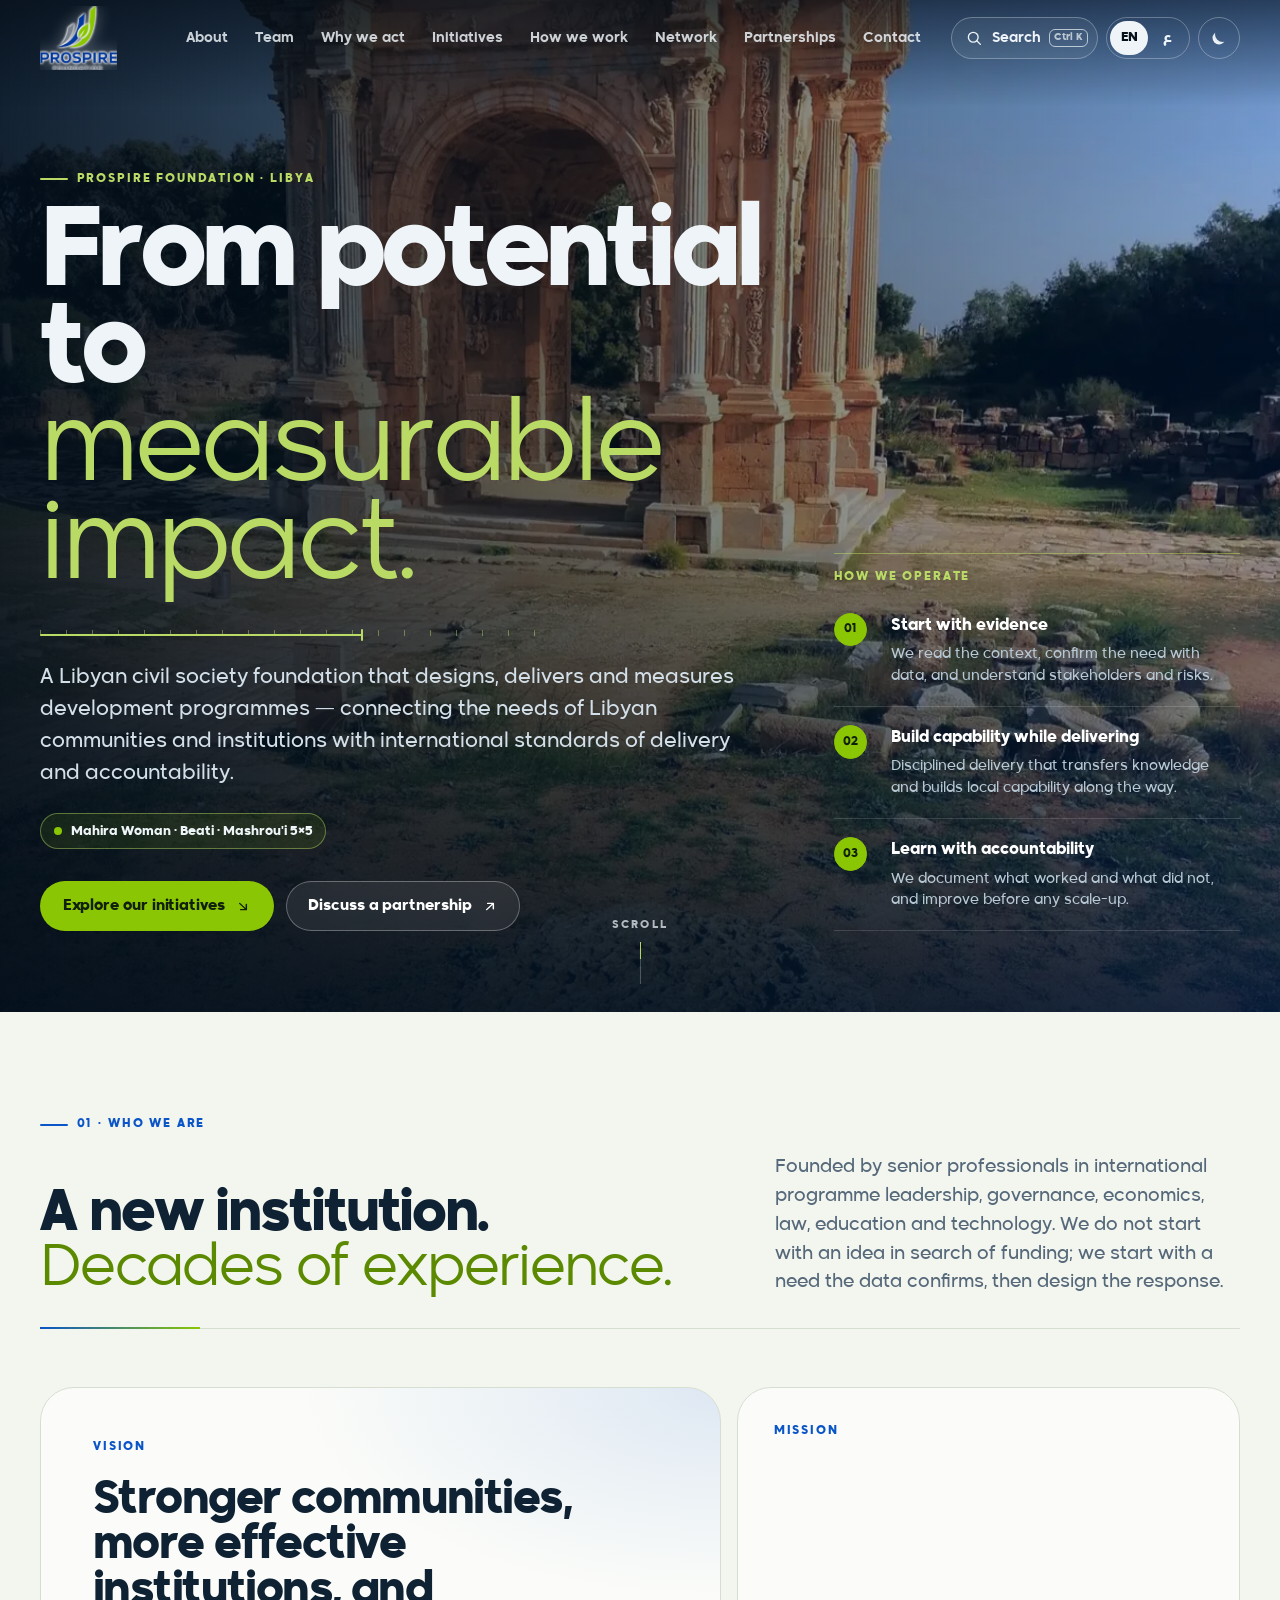
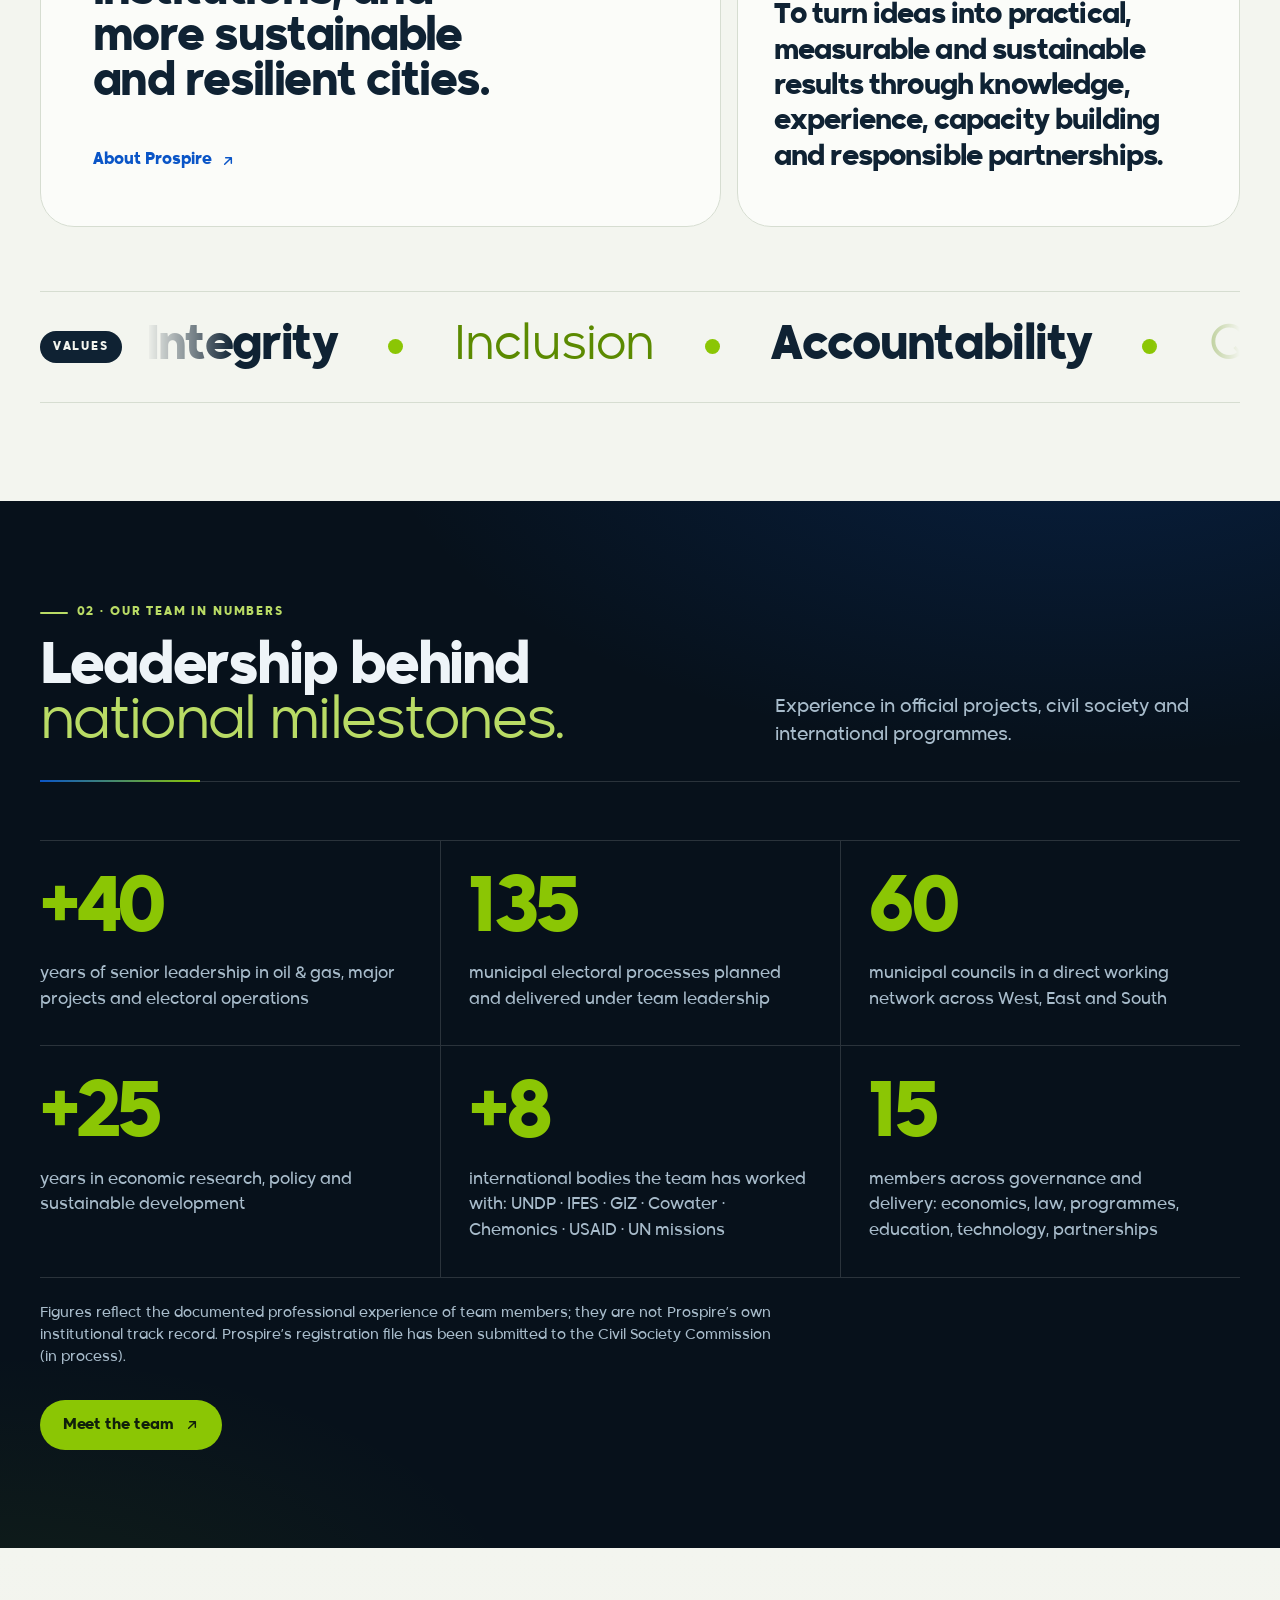
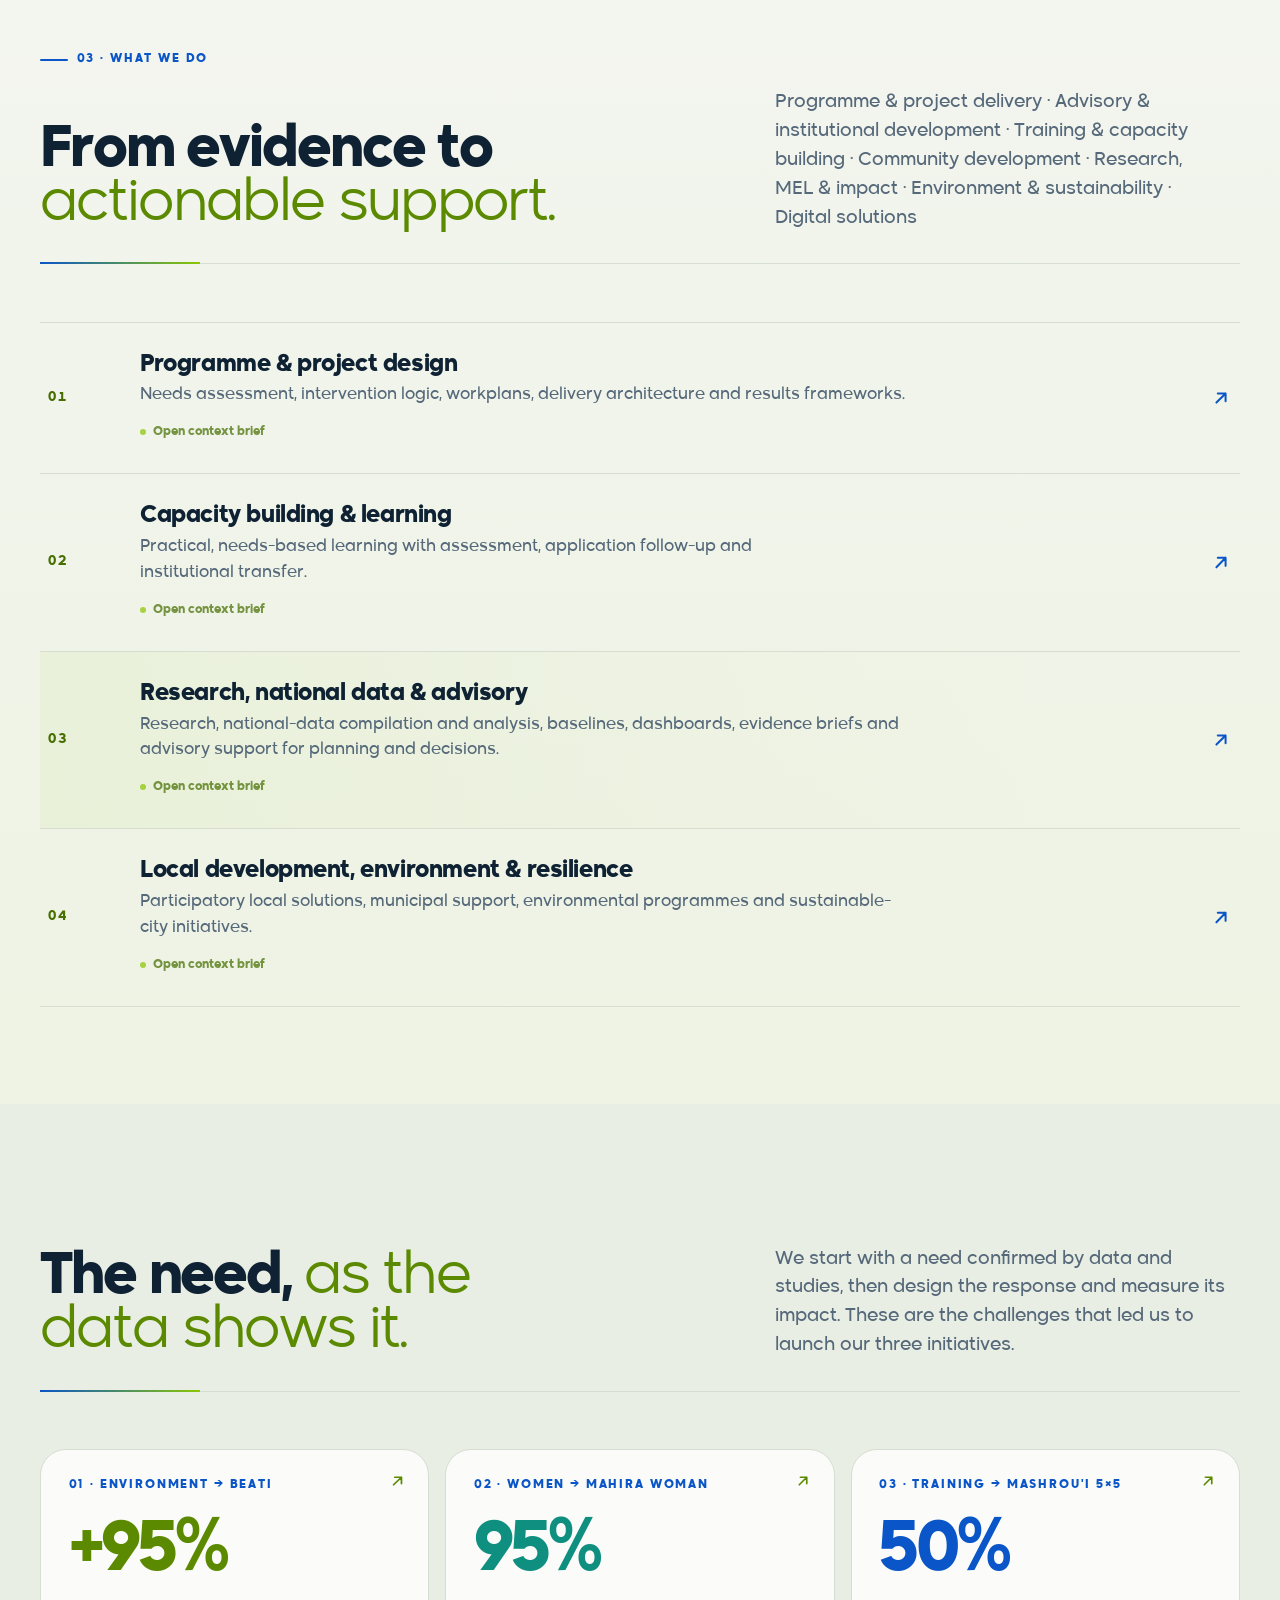
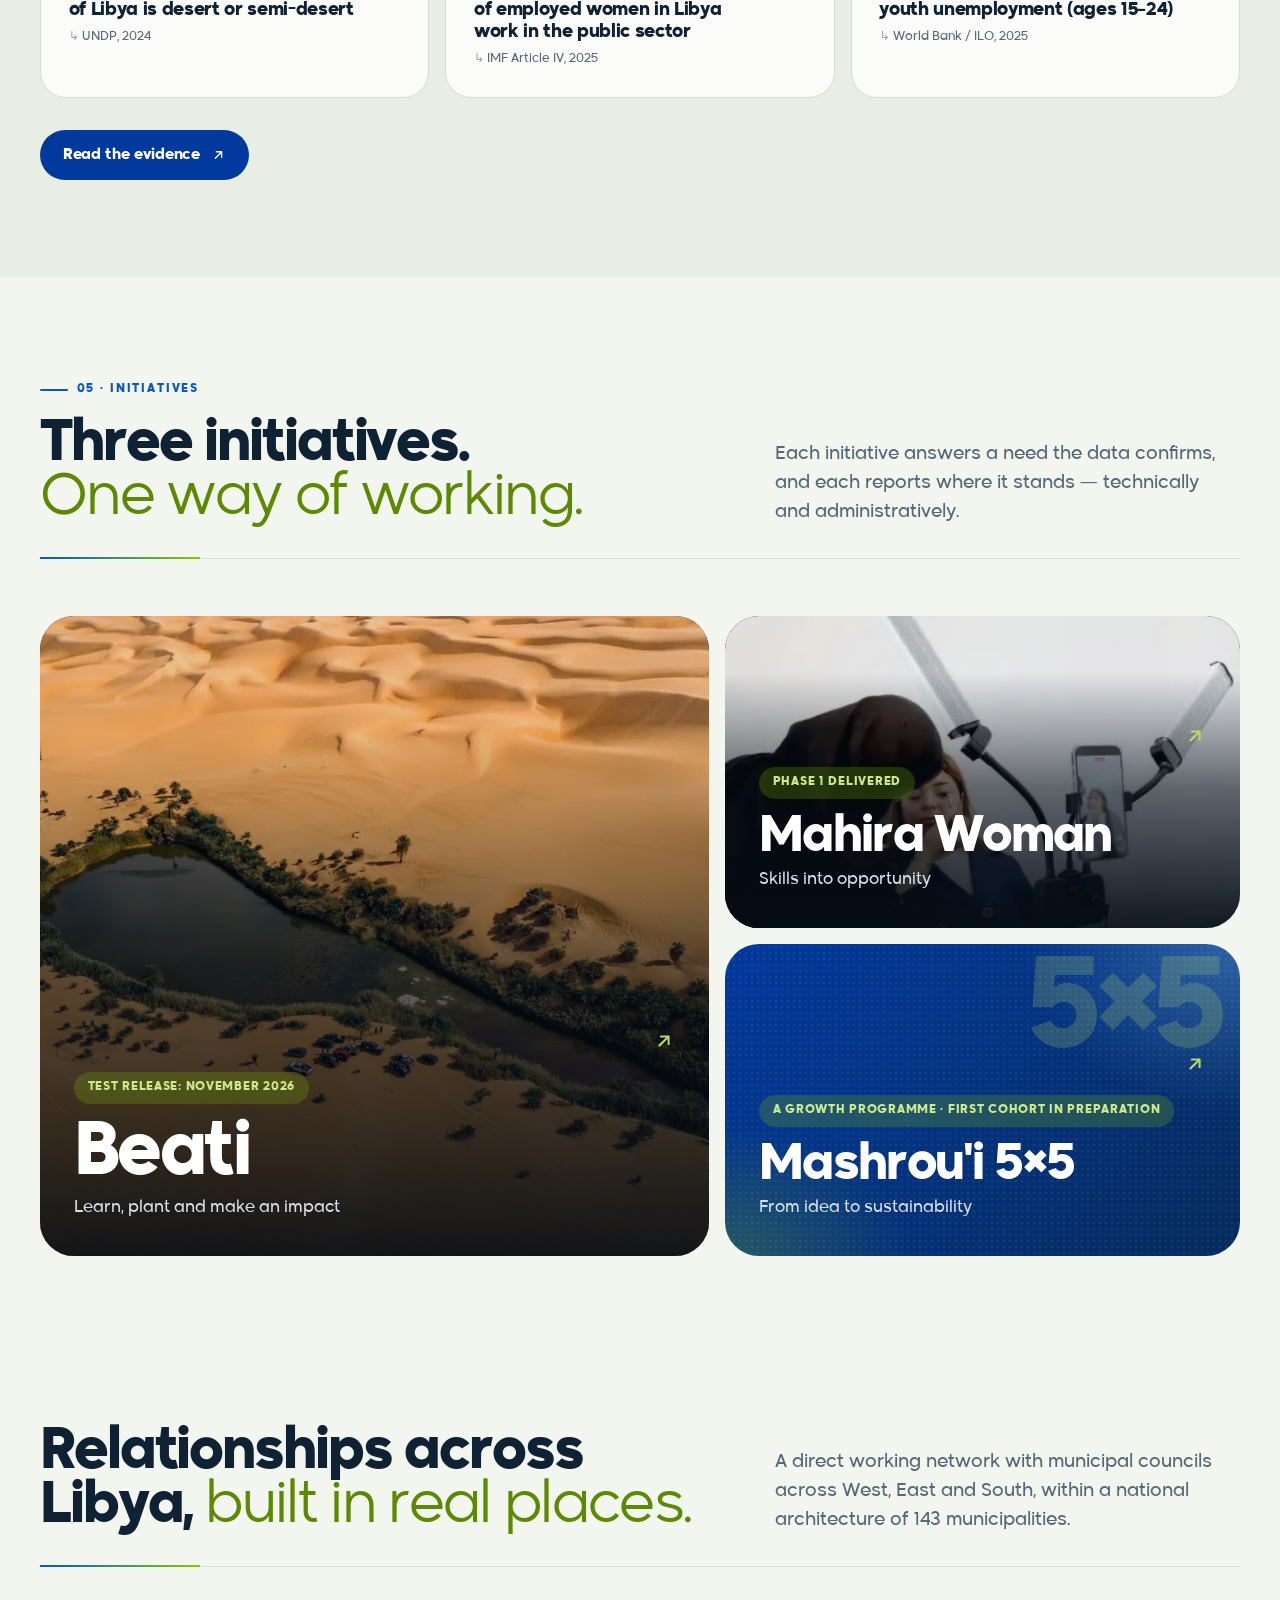
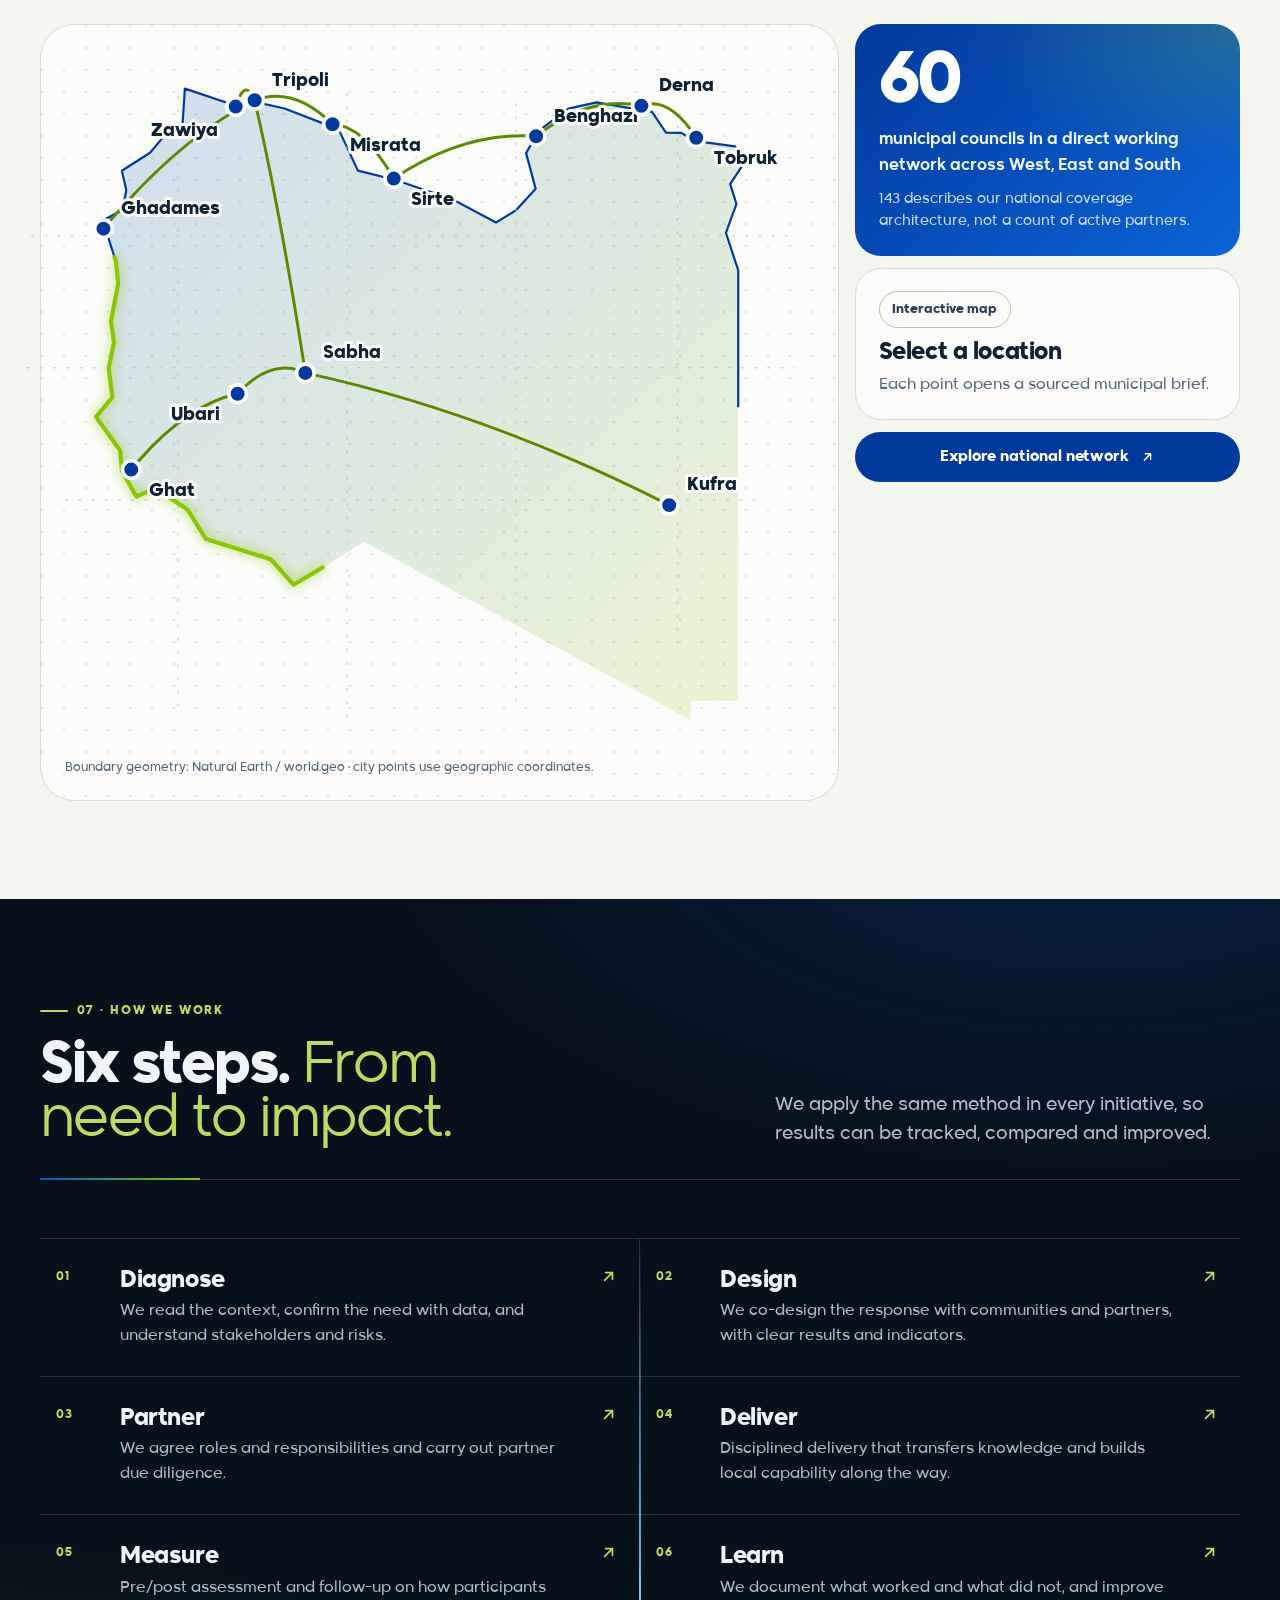
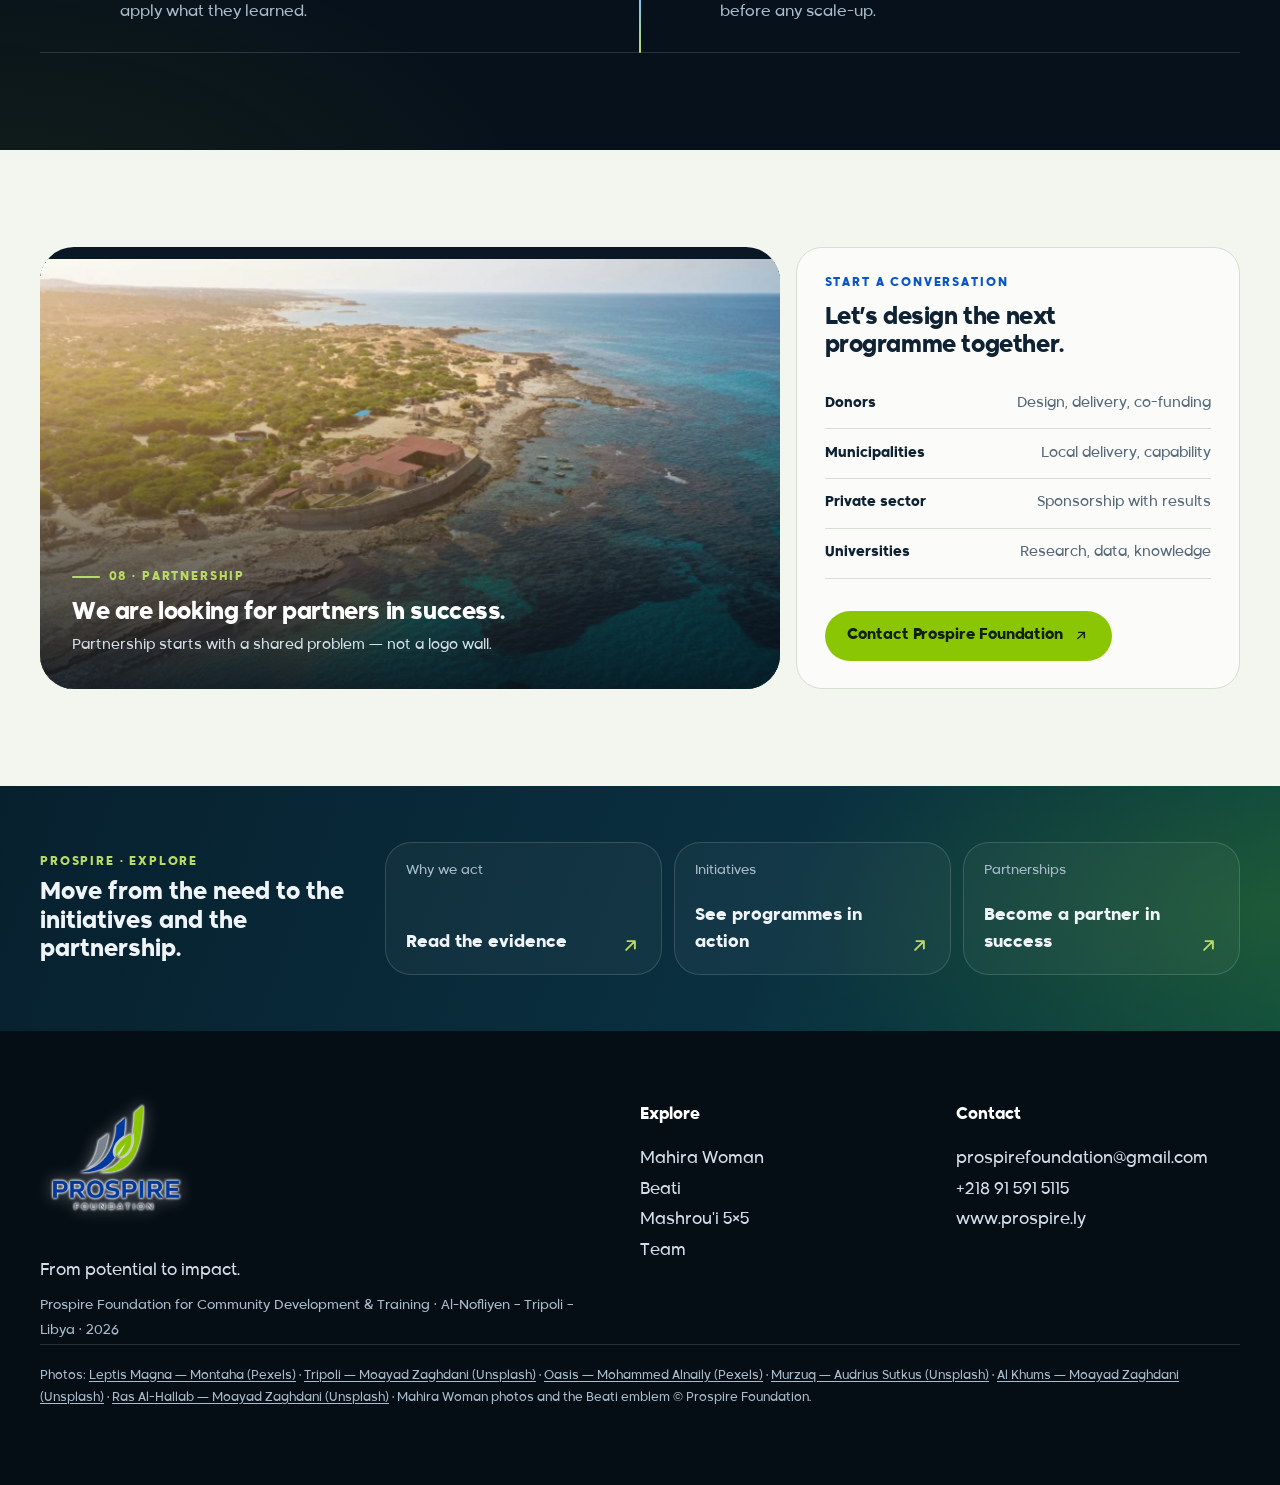
==== index.html @ 417e6392 "Publish build 2026-10-28 Co-Authored-By: Claude Opus 5.5 <noreply@anthropic.com>" ====
<!doctype html> <html lang="en" dir="ltr" data-theme="light"> <head> <meta name="robots" content="noindex, nofollow"> <meta charset="utf-8"> <meta name="viewport" content="width=device-width,initial-scale=1,viewport-fit=cover"> <meta name="theme-color" content="#f3f5ef"> <meta name="color-scheme" content="light dark"> <title>Prospire Foundation</title> <meta name="description" content="Prospire Foundation for Community Development & Training — a Libyan civil society foundation that designs, delivers and measures development programmes."> <link rel="icon" href="favicon.ico"> <link rel="apple-touch-icon" href="assets/img/apple-touch-icon.png"> <link rel="preload" href="assets/fonts/madani-bold.woff2" as="font" type="font/woff2" crossorigin> <link rel="preload" href="assets/fonts/madani-regular.woff2" as="font" type="font/woff2" crossorigin> <script>!function(){var e=document.documentElement,t="en",a=null;try{var r=new URLSearchParams(location.search);r.get("lang")&&localStorage.setItem("prospire-lang",r.get("lang")),r.get("theme")&&localStorage.setItem("prospire-theme",r.get("theme")),t=localStorage.getItem("prospire-lang")||"en",a=localStorage.getItem("prospire-theme")}catch(e){}a||(a=window.matchMedia&&matchMedia("(prefers-color-scheme: dark)").matches?"dark":"light"),e.lang="ar"===t?"ar":"en",e.dir="ar"===t?"rtl":"ltr",e.setAttribute("data-theme","dark"===a?"dark":"light"),e.className+=" js"+(location.hash&&"#/home"!==location.hash?"":" is-intro")}()</script> <link rel="stylesheet" href="assets/css/styles.css"> </head> <body data-build="V5-SIGNATURE-MOTION"> <a class="skip-link" href="#main"><span data-en>Skip to content</span><span data-ar>تخطَّ إلى المحتوى</span></a> <header class="site-header" id="siteHeader"> <div class="shell header-row"> <a class="brand" href="#/home" data-label-en="Prospire Foundation — home" data-label-ar="مؤسسة بروسباير — الرئيسية"><img src="assets/img/prospire-logo.png" alt="Prospire Foundation" width="500" height="500" decoding="async"></a> <nav class="desktop-nav" data-label-en="Primary" data-label-ar="التنقل الرئيسي"> <span class="nav-indicator" aria-hidden="true"></span><a data-nav="about" href="#/about"><span data-en>About</span><span data-ar>عن المؤسسة</span></a><a data-nav="team" href="#/team"><span data-en>Team</span><span data-ar>الفريق</span></a><a data-nav="why" href="#/why"><span data-en>Why we act</span><span data-ar>لماذا أطلقنا مبادراتنا</span></a><a data-nav="initiatives" href="#/initiatives"><span data-en>Initiatives</span><span data-ar>المبادرات</span></a><a data-nav="method" href="#/method"><span data-en>How we work</span><span data-ar>كيف نعمل</span></a><a data-nav="network" href="#/network"><span data-en>Network</span><span data-ar>الامتداد الوطني</span></a><a data-nav="partnerships" href="#/partnerships"><span data-en>Partnerships</span><span data-ar>الشراكات</span></a><a data-nav="contact" href="#/contact"><span data-en>Contact</span><span data-ar>التواصل</span></a> </nav> <div class="actions"> <button class="cmdk-trigger" type="button" data-cmdk-open aria-haspopup="dialog" aria-keyshortcuts="Control+K Meta+K" data-label-en="Search pages" data-label-ar="البحث في الصفحات"> <svg viewBox="0 0 24 24" aria-hidden="true"><circle cx="11" cy="11" r="6.5"></circle><path d="m16 16 4.5 4.5"></path></svg><span class="cmdk-trigger-label"><span data-en>Search</span><span data-ar>بحث</span></span><kbd>⌘K</kbd> </button> <div class="lang-switch" role="group" data-label-en="Language" data-label-ar="اللغة"> <span class="lang-thumb" aria-hidden="true"></span> <button class="lang-btn" type="button" data-lang="en" lang="en" aria-label="English">EN</button> <button class="lang-btn" type="button" data-lang="ar" lang="ar" aria-label="العربية">ع</button> </div> <button class="icon-btn theme-toggle" id="themeToggle" type="button" data-label-en="Switch to dark theme" data-label-ar="التبديل إلى الوضع الداكن"> <svg class="theme-icon" viewBox="0 0 24 24" aria-hidden="true"> <mask id="themeMask"><rect width="24" height="24" fill="#fff"></rect><circle class="theme-bite" cx="24" cy="4" r="7" fill="#000"></circle></mask> <circle class="theme-core" cx="12" cy="12" r="5" mask="url(#themeMask)"></circle> <g class="theme-rays"><path d="M12 1.5v2.2M12 20.3v2.2M1.5 12h2.2M20.3 12h2.2M4.6 4.6l1.5 1.5M17.9 17.9l1.5 1.5M4.6 19.4l1.5-1.5M17.9 6.1l1.5-1.5"></path></g> </svg> </button> <button class="icon-btn menu-btn" id="menuToggle" type="button" aria-expanded="false" aria-controls="mobileMenu" data-label-en="Menu" data-label-ar="القائمة"> <span class="menu-lines" aria-hidden="true"><i></i><i></i></span> </button> </div> </div> <div class="scroll-progress" aria-hidden="true"><i></i></div> </header> <nav class="mobile-menu" id="mobileMenu" data-label-en="Menu" data-label-ar="القائمة" inert> <div class="shell mobile-menu-inner"> <a data-nav="about" href="#/about"><small>01</small><span data-en>About</span><span data-ar>عن المؤسسة</span><span class="arr" data-arr="e" aria-hidden="true"></span></a><a data-nav="team" href="#/team"><small>02</small><span data-en>Team</span><span data-ar>الفريق</span><span class="arr" data-arr="e" aria-hidden="true"></span></a><a data-nav="why" href="#/why"><small>03</small><span data-en>Why we act</span><span data-ar>لماذا أطلقنا مبادراتنا</span><span class="arr" data-arr="e" aria-hidden="true"></span></a><a data-nav="initiatives" href="#/initiatives"><small>04</small><span data-en>Initiatives</span><span data-ar>المبادرات</span><span class="arr" data-arr="e" aria-hidden="true"></span></a><a data-nav="method" href="#/method"><small>05</small><span data-en>How we work</span><span data-ar>كيف نعمل</span><span class="arr" data-arr="e" aria-hidden="true"></span></a><a data-nav="network" href="#/network"><small>06</small><span data-en>National network</span><span data-ar>الامتداد الوطني</span><span class="arr" data-arr="e" aria-hidden="true"></span></a><a data-nav="partnerships" href="#/partnerships"><small>07</small><span data-en>Partnerships</span><span data-ar>الشراكات</span><span class="arr" data-arr="e" aria-hidden="true"></span></a><a data-nav="contact" href="#/contact"><small>08</small><span data-en>Contact</span><span data-ar>التواصل</span><span class="arr" data-arr="e" aria-hidden="true"></span></a> </div> </nav> <button class="global-back" id="globalBack" type="button" hidden> <span class="arr" data-arr="w" aria-hidden="true"></span><span data-en>Back</span><span data-ar>رجوع</span> </button> <main id="main"> <section class="view active" data-view="home"> <section class="hero"> <div class="hero-bg"></div> <div class="shell hero-grid"> <div> <div class="kicker"><span data-en>PROSPIRE FOUNDATION · LIBYA</span><span data-ar>مؤسسة بروسباير · ليبيا</span></div> <h1> <span data-en>From potential<br>to <em>measurable impact.</em></span><span data-ar>من الإمكانات<br>إلى <em>أثر قابل للقياس.</em></span> </h1> <div class="measure-rule" aria-hidden="true"><i></i></div> <p class="hero-lead"> <span data-en>A Libyan civil society foundation that designs, delivers and measures development programmes — connecting the needs of Libyan communities and institutions with international standards of delivery and accountability.</span><span data-ar>مؤسسة مجتمع مدني ليبية تصمم البرامج التنموية وتنفذها وتقيس أثرها، وتربط احتياجات المجتمعات والمؤسسات الليبية بمعايير الجهات الدولية في التنفيذ والمساءلة.</span> </p> <div class="hero-pill-row"> <span class="sustain-pill"><span data-en>Mahira Woman · Beati · Mashrou'i 5×5</span><span data-ar>امرأة ماهرة · بيئتي · مشروعي 5×5</span></span> </div> <div class="hero-actions"> <a class="button primary" href="#/initiatives"><span data-en>Explore our initiatives</span><span data-ar>استكشف مبادراتنا</span><span class="arr" data-arr="se" aria-hidden="true"></span></a><a class="button ghost" href="#/contact?topic=partnership"><span data-en>Discuss a partnership</span><span data-ar>ناقش فرصة شراكة</span><span class="arr" data-arr="ne" aria-hidden="true"></span></a> </div> </div> <div data-label-en="Prospire operating principles" data-label-ar="مبادئ عمل بروسباير" class="hero-index principles-panel"> <div class="principles-label"><span data-en>HOW WE OPERATE</span><span data-ar>كيف نعمل</span></div> <article class="principle-row"> <span class="principle-no">01</span> <div class="principle-copy"> <b><span data-en>Start with evidence</span><span data-ar>نبدأ بالدليل</span></b><small><span data-en>We read the context, confirm the need with data, and understand stakeholders and risks.</span><span data-ar>نقرأ السياق، ونتحقق من الحاجة بالبيانات، ونفهم أصحاب المصلحة والمخاطر.</span></small> </div> </article> <article class="principle-row"> <span class="principle-no">02</span> <div class="principle-copy"> <b><span data-en>Build capability while delivering</span><span data-ar>نبني القدرة أثناء التنفيذ</span></b><small><span data-en>Disciplined delivery that transfers knowledge and builds local capability along the way.</span><span data-ar>تنفيذ منضبط ينقل المعرفة ويبني القدرات المحلية أثناء العمل.</span></small> </div> </article> <article class="principle-row"> <span class="principle-no">03</span> <div class="principle-copy"> <b><span data-en>Learn with accountability</span><span data-ar>نتعلم بمساءلة</span></b><small><span data-en>We document what worked and what did not, and improve before any scale-up.</span><span data-ar>نوثق ما نجح وما لم ينجح، ونحسّن قبل أي توسع.</span></small> </div> </article> </div> </div> <button class="scroll-cue" type="button" data-scroll-next><span data-en>Scroll</span><span data-ar>مرّر للأسفل</span><i aria-hidden="true"></i></button> </section> <section class="section"> <div class="shell"> <div class="section-head reveal"> <div><span class="section-no"><span data-en>01 · WHO WE ARE</span><span data-ar>01 · من نحن</span></span></div> <div> <h2><span data-en>A new institution. <em>Decades of experience.</em></span><span data-ar>مؤسسة جديدة… <em>وخبرة تمتد عقودًا.</em></span></h2> <p class="lede"> <span data-en>Founded by senior professionals in international programme leadership, governance, economics, law, education and technology. We do not start with an idea in search of funding; we start with a need the data confirms, then design the response.</span><span data-ar>أسستها نخبة من المتخصصين في قيادة البرامج الدولية والحوكمة والاقتصاد والقانون والتعليم والتقنية. لا نبدأ بفكرة نبحث لها عن تمويل؛ نبدأ بحاجة تثبتها البيانات، ثم نصمم الاستجابة.</span> </p> </div> </div> <div class="identity-editorial reveal"> <article class="identity-feature"> <span class="num"><span data-en>VISION</span><span data-ar>الرؤية</span></span> <h3><span data-en>Stronger communities, more effective institutions, and more sustainable and resilient cities.</span><span data-ar>مجتمعات أكثر قدرة، ومؤسسات أكثر فاعلية، ومدن أكثر استدامة ومرونة.</span></h3> <a class="text-link" href="#/about"><span data-en>About Prospire</span><span data-ar>عن بروسباير</span><span class="arr" data-arr="ne" aria-hidden="true"></span></a> </article> <div class="identity-stack"> <article class="identity-panel"> <span class="num"><span data-en>MISSION</span><span data-ar>الرسالة</span></span> <h3><span data-en>To turn ideas into practical, measurable and sustainable results through knowledge, experience, capacity building and responsible partnerships.</span><span data-ar>تحويل الأفكار إلى نتائج عملية قابلة للقياس ومستدامة، عبر المعرفة والخبرة وبناء القدرات والشراكات المسؤولة.</span></h3> </article> </div> </div> <div class="values-band reveal" role="group" data-label-en="Values" data-label-ar="القيم"> <span class="values-label"><span data-en>VALUES</span><span data-ar>القيم</span></span> <div class="marquee" data-marquee> <ul class="marquee-list"> <li><span data-en>Integrity</span><span data-ar>النزاهة</span></li> <li><span data-en>Inclusion</span><span data-ar>الشمول</span></li> <li><span data-en>Accountability</span><span data-ar>المساءلة</span></li> <li><span data-en>Quality &amp; learning</span><span data-ar>الجودة والتعلم</span></li> <li><span data-en>Sustainability</span><span data-ar>الاستدامة</span></li> </ul> </div> </div> </div> </section> <section class="section dark"> <div class="shell"> <div class="section-head reveal"> <div><span class="section-no"><span data-en>02 · OUR TEAM IN NUMBERS</span><span data-ar>02 · الفريق بالأرقام</span></span></div> <div> <h2><span data-en>Leadership behind <em>national milestones.</em></span><span data-ar>قيادة صنعت <em>محطات وطنية.</em></span></h2> <p class="lede"><span data-en>Experience in official projects, civil society and international programmes.</span><span data-ar>خبرات في المشاريع الرسمية والعمل المدني والبرامج الدولية.</span></p> </div> </div> <div class="team-numbers"> <div class="tn"><strong>+40</strong><p><span data-en>years of senior leadership in oil &amp; gas, major projects and electoral operations</span><span data-ar>عامًا من القيادة العليا في النفط والغاز والمشروعات الكبرى والعمليات الانتخابية</span></p></div> <div class="tn"><strong>135</strong><p><span data-en>municipal electoral processes planned and delivered under team leadership</span><span data-ar>عملية انتخابية بلدية خُطط لها ونُفذت تحت قيادة أعضاء من الفريق</span></p></div> <div class="tn"><strong>60</strong><p><span data-en>municipal councils in a direct working network across West, East and South</span><span data-ar>مجلسًا بلديًا في شبكة عمل مباشرة تغطي الغرب والشرق والجنوب</span></p></div> <div class="tn"><strong>+25</strong><p><span data-en>years in economic research, policy and sustainable development</span><span data-ar>عامًا في البحث الاقتصادي والسياسات والتنمية المستدامة</span></p></div> <div class="tn"><strong>+8</strong><p><span data-en>international bodies the team has worked with: UNDP · IFES · GIZ · Cowater · Chemonics · USAID · UN missions</span><span data-ar>جهات دولية عمل معها الفريق: UNDP · IFES · GIZ · Cowater · Chemonics · USAID · بعثات الأمم المتحدة</span></p></div> <div class="tn"><strong>15</strong><p><span data-en>members across governance and delivery: economics, law, programmes, education, technology, partnerships</span><span data-ar>عضوًا في الحوكمة والتنفيذ: اقتصاد، قانون، برامج، تعليم، تقنية، شراكات</span></p></div> </div> <p class="fine-note"><span data-en>Figures reflect the documented professional experience of team members; they are not Prospire’s own institutional track record. Prospire’s registration file has been submitted to the Civil Society Commission (in process).</span><span data-ar>الأرقام تعكس الخبرات المهنية الموثقة لأعضاء الفريق، ولا تمثل سجلًا تنفيذيًا مؤسسيًا لبروسباير. ملف تسجيل المؤسسة مقدَّم إلى مفوضية المجتمع المدني (قيد الإجراء).</span></p> <div class="section-cta"><a class="button primary" href="#/team"><span data-en>Meet the team</span><span data-ar>تعرّف على الفريق</span><span class="arr" data-arr="ne" aria-hidden="true"></span></a></div> </div> </section> <section class="section services-preview"> <div class="shell"> <div class="section-head reveal"> <div><span class="section-no"><span data-en>03 · WHAT WE DO</span><span data-ar>03 · ماذا نقدم</span></span></div> <div> <h2><span data-en>From evidence to <em>actionable support.</em></span><span data-ar>من الدليل إلى <em>دعم قابل للتطبيق.</em></span></h2> <p class="lede"><span data-en>Programme &amp; project delivery · Advisory &amp; institutional development · Training &amp; capacity building · Community development · Research, MEL &amp; impact · Environment &amp; sustainability · Digital solutions</span><span data-ar>تنفيذ البرامج والمشروعات · الاستشارات والتطوير المؤسسي · التدريب وبناء القدرات · التنمية المجتمعية · البحوث والمتابعة والتقييم · الاستدامة والبيئة · الحلول الرقمية</span></p> </div> </div> <div class="service-editorial reveal"> <a class="service-row" href="#/method"><span class="service-no">01</span> <div> <h3><span data-en>Programme &amp; project design</span><span data-ar>تصميم البرامج والمشروعات</span></h3> <p><span data-en>Needs assessment, intervention logic, workplans, delivery architecture and results frameworks.</span><span data-ar>تقييم الاحتياجات، ومنطق التدخل، وخطط العمل، وهندسة التنفيذ وأطر النتائج.</span></p> </div> <span class="service-arrow arr" data-arr="ne" aria-hidden="true"></span></a> <a class="service-row" href="#/method"><span class="service-no">02</span> <div> <h3><span data-en>Capacity building &amp; learning</span><span data-ar>بناء القدرات والتعلم</span></h3> <p><span data-en>Practical, needs-based learning with assessment, application follow-up and institutional transfer.</span><span data-ar>تعلم تطبيقي مبني على الاحتياج مع القياس ومتابعة التطبيق ونقل المعرفة للمؤسسات.</span></p> </div> <span class="service-arrow arr" data-arr="ne" aria-hidden="true"></span></a> <a class="service-row featured" href="#/method"><span class="service-no">03</span> <div> <h3><span data-en>Research, national data &amp; advisory</span><span data-ar>البحوث والبيانات الوطنية والاستشارات</span></h3> <p><span data-en>Research, national-data compilation and analysis, baselines, dashboards, evidence briefs and advisory support for planning and decisions.</span><span data-ar>البحوث وتجميع وتنظيم وتحليل البيانات الوطنية، وخطوط الأساس، ولوحات البيانات، والمذكرات التحليلية، والاستشارات لدعم التخطيط وصنع القرار.</span></p> </div> <span class="service-arrow arr" data-arr="ne" aria-hidden="true"></span></a> <a class="service-row" href="#/method"><span class="service-no">04</span> <div> <h3><span data-en>Local development, environment &amp; resilience</span><span data-ar>التنمية المحلية والبيئة والمرونة</span></h3> <p><span data-en>Participatory local solutions, municipal support, environmental programmes and sustainable-city initiatives.</span><span data-ar>حلول محلية تشاركية، ودعم البلديات، والبرامج البيئية ومبادرات المدن المستدامة.</span></p> </div> <span class="service-arrow arr" data-arr="ne" aria-hidden="true"></span></a> </div> </div> </section> <section class="section soft"> <div class="shell"> <div class="section-head reveal"> <div><span class="section-no"><span data-en>04 · WHY WE LAUNCHED OUR INITIATIVES</span><span data-ar>04 · لماذا أطلقنا مبادراتنا؟</span></span></div> <div> <h2><span data-en>The need, <em>as the data shows it.</em></span><span data-ar>الحاجة <em>كما تثبتها البيانات.</em></span></h2> <p class="lede"><span data-en>We start with a need confirmed by data and studies, then design the response and measure its impact. These are the challenges that led us to launch our three initiatives.</span><span data-ar>نبدأ بحاجة تثبتها البيانات والدراسات، ثم نصمم الاستجابة ونقيس أثرها. هذه هي التحديات التي دفعتنا إلى إطلاق مبادراتنا الثلاث.</span></p> </div> </div> <div class="grid g3 why-teasers"> <article class="card link why-card env" data-route="why"> <span class="num"><span data-en>01 · ENVIRONMENT → BEATI</span><span data-ar>01 · البيئة ← بيئتي</span></span> <strong class="why-big">+95%</strong> <h3><span data-en>of Libya is desert or semi-desert</span><span data-ar>من أراضي ليبيا صحراوية أو شبه صحراوية</span></h3> <small class="src">UNDP, 2024</small> <span class="arrow arr" data-arr="ne" aria-hidden="true"></span> </article> <article class="card link why-card women" data-route="why"> <span class="num"><span data-en>02 · WOMEN → MAHIRA WOMAN</span><span data-ar>02 · المرأة ← امرأة ماهرة</span></span> <strong class="why-big">95%</strong> <h3><span data-en>of employed women in Libya work in the public sector</span><span data-ar>من النساء العاملات في ليبيا يعملن في القطاع العام</span></h3> <small class="src">IMF Article IV, 2025</small> <span class="arrow arr" data-arr="ne" aria-hidden="true"></span> </article> <article class="card link why-card train" data-route="why"> <span class="num"><span data-en>03 · TRAINING → MASHROU'I 5×5</span><span data-ar>03 · التدريب ← مشروعي 5×5</span></span> <strong class="why-big">50%</strong> <h3><span data-en>youth unemployment (ages 15–24)</span><span data-ar>بطالة الشباب (15–24 سنة)</span></h3> <small class="src">World Bank / ILO, 2025</small> <span class="arrow arr" data-arr="ne" aria-hidden="true"></span> </article> </div> <div class="section-cta"><a class="button blue" href="#/why"><span data-en>Read the evidence</span><span data-ar>اقرأ الأدلة</span><span class="arr" data-arr="ne" aria-hidden="true"></span></a></div> </div> </section> <section class="section"> <div class="shell"> <div class="section-head reveal"> <div><span class="section-no"><span data-en>05 · INITIATIVES</span><span data-ar>05 · المبادرات</span></span></div> <div> <h2><span data-en>Three initiatives. <em>One way of working.</em></span><span data-ar>ثلاث مبادرات. <em>ومنهج عمل واحد.</em></span></h2> <p class="lede"><span data-en>Each initiative answers a need the data confirms, and each reports where it stands — technically and administratively.</span><span data-ar>كل مبادرة تستجيب لحاجة تثبتها البيانات، وتوضح أين وصلت فنيًا وإداريًا.</span></p> </div> </div> <div class="init-grid"> <article class="init-card init-card--beati" data-route="beati"> <img src="assets/img/beati-oasis.webp" alt="Oasis lake among sand dunes in Libya" loading="lazy" decoding="async"> <div class="init-copy"> <span class="status"><span data-en data-field="beati.status_badge.en">Test release: November 2026</span><span data-ar data-field="beati.status_badge.ar">الإطلاق التجريبي: نوفمبر 2026</span></span> <h3><span data-en>Beati</span><span data-ar>بيئتي</span></h3> <p><span data-en>Learn, plant and make an impact</span><span data-ar>تعلّم، ازرع، واصنع أثرًا</span></p> <span class="arrow arr" data-arr="ne" aria-hidden="true"></span> </div> </article> <article class="init-card init-card--mahira" data-route="mahira"> <img src="assets/img/mahira-practice.webp" alt="Practical makeup training during the initiative" loading="lazy" decoding="async"> <div class="init-copy"> <span class="status"><span data-en data-field="mahira-woman.status_badge.en">Phase 1 delivered</span><span data-ar data-field="mahira-woman.status_badge.ar">نُفذت المرحلة الأولى</span></span> <h3><span data-en>Mahira Woman</span><span data-ar>امرأة ماهرة</span></h3> <p><span data-en>Skills into opportunity</span><span data-ar>من المهارة إلى الفرصة</span></p> <span class="arrow arr" data-arr="ne" aria-hidden="true"></span> </div> </article> <article class="init-card init-card--five" data-route="mashroui"> <div class="five-mark" aria-hidden="true">5×5</div> <div class="init-copy"> <span class="status"><span data-en data-field="mashroui-5x5.status_badge.en">A GROWTH programme · first cohort in preparation</span><span data-ar data-field="mashroui-5x5.status_badge.ar">برنامج مبادرة GROWTH · الدورة الأولى قيد الإعداد</span></span> <h3><span data-en>Mashrou'i 5×5</span><span data-ar>مشروعي 5×5</span></h3> <p><span data-en>From idea to sustainability</span><span data-ar>من الفكرة إلى الاستدامة</span></p> <span class="arrow arr" data-arr="ne" aria-hidden="true"></span> </div> </article> </div> </div> </section> <section class="section"> <div class="shell"> <div class="section-head reveal"> <div><span class="section-no"><span data-en>06 · NATIONAL REACH</span><span data-ar>06 · الامتداد الوطني</span></span></div> <div> <h2><span data-en>Relationships across Libya, <em>built in real places.</em></span><span data-ar>علاقات عبر ليبيا، <em>مبنية في أماكن حقيقية.</em></span></h2> <p class="lede"><span data-en>A direct working network with municipal councils across West, East and South, within a national architecture of 143 municipalities.</span><span data-ar>شبكة عمل مباشرة مع مجالس بلدية في الغرب والشرق والجنوب، ضمن بنية وطنية من 143 بلدية.</span></p> </div> </div> <div class="map-shell reveal"> <div class="map-panel"> <div class="map-canvas" data-map="home" data-label-en="Interactive Libya national network map" data-label-ar="خريطة تفاعلية للامتداد الوطني في ليبيا"></div> <small class="map-source"><span data-en>Boundary geometry: Natural Earth / world.geo · city points use geographic coordinates.</span><span data-ar>هندسة الحدود: Natural Earth / world.geo · مواقع المدن مبنية على الإحداثيات الجغرافية.</span></small> </div> <div class="map-info"> <div class="stat"> <strong>60</strong><span data-en>municipal councils in a direct working network across West, East and South</span><span data-ar>مجلسًا بلديًا في شبكة عمل مباشرة تغطي الغرب والشرق والجنوب</span> <small><span data-en>143 describes our national coverage architecture, not a count of active partners.</span><span data-ar>الرقم 143 يمثل بنية التغطية الوطنية، وليس عدد الشركاء النشطين.</span></small> </div> <div class="map-readout" id="homeMapReadout"> <span class="pill"><span data-en>Interactive map</span><span data-ar>خريطة تفاعلية</span></span> <h3><span data-en>Select a location</span><span data-ar>اختر موقعًا</span></h3> <p><span data-en>Each point opens a sourced municipal brief.</span><span data-ar>تفتح كل نقطة ملفًا بلديًا موثق المصادر.</span></p> </div> <a class="button blue" href="#/network"><span data-en>Explore national network</span><span data-ar>استكشف الامتداد الوطني</span><span class="arr" data-arr="ne" aria-hidden="true"></span></a> </div> </div> </div> </section> <section class="section dark"> <div class="shell"> <div class="section-head reveal"> <div><span class="section-no"><span data-en>07 · HOW WE WORK</span><span data-ar>07 · كيف نعمل</span></span></div> <div> <h2><span data-en>Six steps. <em>From need to impact.</em></span><span data-ar>ست خطوات. <em>من الحاجة إلى الأثر.</em></span></h2> <p class="lede"><span data-en>We apply the same method in every initiative, so results can be tracked, compared and improved.</span><span data-ar>نطبق المنهج نفسه في كل مبادرة، حتى تكون النتائج قابلة للتتبع والمقارنة والتحسين.</span></p> </div> </div> <div class="strategy-rail-list reveal"> <a class="strategy-rail-item" href="#/method"><span>01</span><div><h3><span data-en>Diagnose</span><span data-ar>التشخيص</span></h3><p><span data-en>We read the context, confirm the need with data, and understand stakeholders and risks.</span><span data-ar>نقرأ السياق، ونتحقق من الحاجة بالبيانات، ونفهم أصحاب المصلحة والمخاطر.</span></p></div><i class="arrow arr" data-arr="ne" aria-hidden="true"></i></a> <a class="strategy-rail-item" href="#/method"><span>02</span><div><h3><span data-en>Design</span><span data-ar>التصميم</span></h3><p><span data-en>We co-design the response with communities and partners, with clear results and indicators.</span><span data-ar>نصمم التدخل مع المجتمع والشركاء، بنتائج ومؤشرات واضحة.</span></p></div><i class="arrow arr" data-arr="ne" aria-hidden="true"></i></a> <a class="strategy-rail-item" href="#/method"><span>03</span><div><h3><span data-en>Partner</span><span data-ar>الشراكة</span></h3><p><span data-en>We agree roles and responsibilities and carry out partner due diligence.</span><span data-ar>نحدد الأدوار والمسؤوليات، ونجري العناية الواجبة للشركاء.</span></p></div><i class="arrow arr" data-arr="ne" aria-hidden="true"></i></a> <a class="strategy-rail-item" href="#/method"><span>04</span><div><h3><span data-en>Deliver</span><span data-ar>التنفيذ</span></h3><p><span data-en>Disciplined delivery that transfers knowledge and builds local capability along the way.</span><span data-ar>تنفيذ منضبط ينقل المعرفة ويبني القدرات المحلية أثناء العمل.</span></p></div><i class="arrow arr" data-arr="ne" aria-hidden="true"></i></a> <a class="strategy-rail-item" href="#/method"><span>05</span><div><h3><span data-en>Measure</span><span data-ar>القياس</span></h3><p><span data-en>Pre/post assessment and follow-up on how participants apply what they learned.</span><span data-ar>قياس قبلي وبعدي، ومتابعة تطبيق ما تعلّمه المشاركون بعد البرنامج.</span></p></div><i class="arrow arr" data-arr="ne" aria-hidden="true"></i></a> <a class="strategy-rail-item" href="#/method"><span>06</span><div><h3><span data-en>Learn</span><span data-ar>التعلّم</span></h3><p><span data-en>We document what worked and what did not, and improve before any scale-up.</span><span data-ar>نوثق ما نجح وما لم ينجح، ونحسّن قبل أي توسع.</span></p></div><i class="arrow arr" data-arr="ne" aria-hidden="true"></i></a> </div> </div> </section> <section class="section"> <div class="shell"> <div class="context-photo-strip reveal"> <article class="context-photo"> <img src="assets/img/al-khums.webp" alt="Aerial view of Al Khums coast and vegetation" loading="lazy" decoding="async"> <div class="context-photo-copy"> <span class="section-no"><span data-en>08 · PARTNERSHIP</span><span data-ar>08 · الشراكة</span></span> <h3><span data-en>We are looking for partners in success.</span><span data-ar>نبحث عن شركاء نجاح.</span></h3> <p><span data-en>Partnership starts with a shared problem — not a logo wall.</span><span data-ar>الشراكة تبدأ بمشكلة مشتركة… لا بقائمة شعارات.</span></p> </div> </article> <article class="card"> <span class="num"><span data-en>START A CONVERSATION</span><span data-ar>ابدأ محادثة</span></span> <h3><span data-en>Let’s design the next programme together.</span><span data-ar>لنصمم البرنامج القادم معًا.</span></h3> <div class="mini-list"> <div><b><span data-en>Donors</span><span data-ar>المانحون</span></b><span><span data-en>Design, delivery, co-funding</span><span data-ar>تصميم وتنفيذ وتمويل مشترك</span></span></div> <div><b><span data-en>Municipalities</span><span data-ar>البلديات</span></b><span><span data-en>Local delivery, capability</span><span data-ar>تنفيذ محلي وبناء قدرات</span></span></div> <div><b><span data-en>Private sector</span><span data-ar>القطاع الخاص</span></b><span><span data-en>Sponsorship with results</span><span data-ar>رعاية بنتائج قابلة للقياس</span></span></div> <div><b><span data-en>Universities</span><span data-ar>الجامعات</span></b><span><span data-en>Research, data, knowledge</span><span data-ar>البحث والبيانات والمعرفة</span></span></div> </div> <div class="hero-actions"><a class="button primary" href="#/contact?topic=partnership"><span data-en>Contact Prospire Foundation</span><span data-ar>تواصل مع مؤسسة بروسباير</span><span class="arr" data-arr="ne" aria-hidden="true"></span></a></div> </article> </div> </div> </section> </section> <section class="view" data-view="about"> <div class="page-hero"> <div class="shell"> <div class="breadcrumbs"><span data-en>ABOUT PROSPIRE</span><span data-ar>عن بروسباير</span></div> <h1><span data-en>A new institution. <em>Decades of experience.</em></span><span data-ar>مؤسسة جديدة… <em>وخبرة تمتد عقودًا.</em></span></h1> <div class="measure-rule" aria-hidden="true"><i></i></div> <p><span data-en>Prospire is a Libyan civil society foundation based in Tripoli, founded by senior professionals in international programme leadership, governance, economics, law, education and technology. We design, deliver and measure development programmes, connecting the needs of Libyan communities and institutions with international standards of delivery and accountability.</span><span data-ar>بروسباير مؤسسة مجتمع مدني ليبية مقرها طرابلس، أسستها نخبة من المتخصصين في قيادة البرامج الدولية والحوكمة والاقتصاد والقانون والتعليم والتقنية. نصمم البرامج التنموية وننفذها ونقيس أثرها، ونربط احتياجات المجتمعات والمؤسسات الليبية بمعايير الجهات الدولية في التنفيذ والمساءلة.</span></p> </div> </div> <section class="section"> <div class="shell"> <div class="context-photo-strip reveal"> <article class="context-photo"> <img src="assets/img/tripoli-towers.webp" alt="Tripoli towers on the sea front" loading="lazy" decoding="async"> <div class="context-photo-copy"> <span class="section-no"><span data-en>TRIPOLI · LIBYA</span><span data-ar>طرابلس · ليبيا</span></span> <h3><span data-en>We do not start with an idea in search of funding; we start with a need the data confirms, then design the response.</span><span data-ar>لا نبدأ بفكرة نبحث لها عن تمويل؛ نبدأ بحاجة تثبتها البيانات، ثم نصمم الاستجابة.</span></h3> </div> </article> <article class="card"> <span class="num"><span data-en>WHAT WE DO</span><span data-ar>مجالات عملنا</span></span> <h3><span data-en>Seven areas of work</span><span data-ar>سبعة مجالات عمل</span></h3> <div class="mini-list"> <div><b>01</b><span><span data-en>Programme &amp; project delivery</span><span data-ar>تنفيذ البرامج والمشروعات</span></span></div> <div><b>02</b><span><span data-en>Advisory &amp; institutional development</span><span data-ar>الاستشارات والتطوير المؤسسي</span></span></div> <div><b>03</b><span><span data-en>Training &amp; capacity building</span><span data-ar>التدريب وبناء القدرات</span></span></div> <div><b>04</b><span><span data-en>Community development</span><span data-ar>التنمية المجتمعية</span></span></div> <div><b>05</b><span><span data-en>Research, MEL &amp; impact</span><span data-ar>البحوث والمتابعة والتقييم</span></span></div> <div><b>06</b><span><span data-en>Environment &amp; sustainability</span><span data-ar>الاستدامة والبيئة</span></span></div> <div><b>07</b><span><span data-en>Digital solutions</span><span data-ar>الحلول الرقمية</span></span></div> </div> </article> </div> </div> </section> <section class="section soft"> <div class="shell"> <div class="section-head"> <div><span class="section-no"><span data-en>01 · IDENTITY</span><span data-ar>01 · الهوية</span></span></div> <div><h2><span data-en>Vision, mission <em>and values.</em></span><span data-ar>الرؤية والرسالة <em>والقيم.</em></span></h2></div> </div> <div class="grid g3"> <div class="card"><span class="num"><span data-en>VISION</span><span data-ar>الرؤية</span></span><h3><span data-en>Stronger communities, more effective institutions, and more sustainable and resilient cities.</span><span data-ar>مجتمعات أكثر قدرة، ومؤسسات أكثر فاعلية، ومدن أكثر استدامة ومرونة.</span></h3></div> <div class="card"><span class="num"><span data-en>MISSION</span><span data-ar>الرسالة</span></span><h3><span data-en>To turn ideas into practical, measurable and sustainable results through knowledge, experience, capacity building and responsible partnerships.</span><span data-ar>تحويل الأفكار إلى نتائج عملية قابلة للقياس ومستدامة، عبر المعرفة والخبرة وبناء القدرات والشراكات المسؤولة.</span></h3></div> <div class="card"><span class="num"><span data-en>VALUES</span><span data-ar>القيم</span></span><h3><span data-en>Integrity · Inclusion · Accountability · Quality &amp; Learning · Sustainability</span><span data-ar>النزاهة · الشمول · المساءلة · الجودة والتعلم · الاستدامة</span></h3></div> </div> </div> </section> <section class="section"> <div class="shell"> <div class="section-head"> <div><span class="section-no"><span data-en>02 · GOVERNANCE</span><span data-ar>02 · الحوكمة</span></span></div> <div> <h2><span data-en>Governance ready <em>from day one.</em></span><span data-ar>حوكمة جاهزة <em>من اليوم الأول.</em></span></h2> <p class="lede"><span data-en>General Assembly, Board and Executive Management · internal executive bylaw · 16 institutional policies including safeguarding &amp; PSEA, integrity &amp; anti-fraud, partner due diligence, procurement and data protection · Strategic Plan 2027–2030</span><span data-ar>جمعية عمومية ومجلس إدارة وإدارة تنفيذية · لائحة تنفيذية داخلية · 16 سياسة مؤسسية منها الحماية ومنع الاستغلال، والنزاهة ومكافحة الاحتيال، والعناية الواجبة للشركاء، والمشتريات، وحماية البيانات · خطة استراتيجية 2027–2030</span></p> </div> </div> <div class="flow reveal"> <div class="flow-step"><span>01</span><b><span data-en>General Assembly</span><span data-ar>الجمعية العمومية</span></b></div> <span class="flow-arrow" aria-hidden="true"><span class="arr" data-arr="e"></span></span> <div class="flow-step"><span>02</span><b><span data-en>Board of Directors</span><span data-ar>مجلس الإدارة</span></b></div> <span class="flow-arrow" aria-hidden="true"><span class="arr" data-arr="e"></span></span> <div class="flow-step"><span>03</span><b><span data-en>Executive Management</span><span data-ar>الإدارة التنفيذية</span></b></div> <span class="flow-arrow" aria-hidden="true"><span class="arr" data-arr="e"></span></span> <div class="flow-step"><span>04</span><b><span data-en>16 institutional policies</span><span data-ar>16 سياسة مؤسسية</span></b></div> </div> </div> </section> <section class="section dark"> <div class="shell"> <div class="section-head"> <div><span class="section-no"><span data-en>03 · OUR TEAM IN NUMBERS</span><span data-ar>03 · الفريق بالأرقام</span></span></div> <div><h2><span data-en>A complete team — <em>from partnerships to technology.</em></span><span data-ar>فريق متكامل… <em>من الشراكات إلى التقنية.</em></span></h2></div> </div> <div class="team-numbers"> <div class="tn"><strong>+40</strong><p><span data-en>years of senior leadership in oil &amp; gas, major projects and electoral operations</span><span data-ar>عامًا من القيادة العليا في النفط والغاز والمشروعات الكبرى والعمليات الانتخابية</span></p></div> <div class="tn"><strong>135</strong><p><span data-en>municipal electoral processes planned and delivered under team leadership</span><span data-ar>عملية انتخابية بلدية خُطط لها ونُفذت تحت قيادة أعضاء من الفريق</span></p></div> <div class="tn"><strong>60</strong><p><span data-en>municipal councils in a direct working network across West, East and South</span><span data-ar>مجلسًا بلديًا في شبكة عمل مباشرة تغطي الغرب والشرق والجنوب</span></p></div> <div class="tn"><strong>+25</strong><p><span data-en>years in economic research, policy and sustainable development</span><span data-ar>عامًا في البحث الاقتصادي والسياسات والتنمية المستدامة</span></p></div> <div class="tn"><strong>+8</strong><p><span data-en>international bodies the team has worked with: UNDP · IFES · GIZ · Cowater · Chemonics · USAID · UN missions</span><span data-ar>جهات دولية عمل معها الفريق: UNDP · IFES · GIZ · Cowater · Chemonics · USAID · بعثات الأمم المتحدة</span></p></div> <div class="tn"><strong>15</strong><p><span data-en>members across governance and delivery: economics, law, programmes, education, technology, partnerships</span><span data-ar>عضوًا في الحوكمة والتنفيذ: اقتصاد، قانون، برامج، تعليم، تقنية، شراكات</span></p></div> </div> <p class="fine-note"><span data-en>Figures reflect the documented professional experience of team members; they are not Prospire’s own institutional track record. Prospire’s registration file has been submitted to the Civil Society Commission (in process).</span><span data-ar>الأرقام تعكس الخبرات المهنية الموثقة لأعضاء الفريق، ولا تمثل سجلًا تنفيذيًا مؤسسيًا لبروسباير. ملف تسجيل المؤسسة مقدَّم إلى مفوضية المجتمع المدني (قيد الإجراء).</span></p> <div class="section-cta"><a class="button primary" href="#/team"><span data-en>Meet the team</span><span data-ar>تعرّف على الفريق</span><span class="arr" data-arr="ne" aria-hidden="true"></span></a></div> </div> </section> </section> <section class="view" data-view="team"> <div class="page-hero"> <div class="shell"> <div class="breadcrumbs"><span data-en>GOVERNANCE &amp; LEADERSHIP</span><span data-ar>الحوكمة والقيادة</span></div> <h1><span data-en>Leadership behind <em>national milestones.</em></span><span data-ar>قيادة صنعت <em>محطات وطنية.</em></span></h1> <div class="measure-rule" aria-hidden="true"><i></i></div> <p><span data-en>Experience in official projects, civil society and international programmes. Select any profile for the full background.</span><span data-ar>خبرات في المشاريع الرسمية والعمل المدني والبرامج الدولية. اضغط على أي ملف للاطلاع على الخلفية كاملة.</span></p> </div> </div> <section class="section"> <div class="shell"> <div class="section-head"> <div><span class="section-no"><span data-en>01 · GOVERNANCE &amp; LEADERSHIP</span><span data-ar>01 · الحوكمة والقيادة</span></span></div> <div><h2><span data-en>General Assembly <em>and Board.</em></span><span data-ar>الجمعية العمومية <em>ومجلس الإدارة.</em></span></h2></div> </div> <div class="leadership four stagger"> <article class="leader" data-person="hamida"><div class="leader-photo"><img src="assets/img/team-hamida.webp" alt="Prof. Dr. Hamida Milad Aburoniya" loading="lazy" decoding="async"></div><div class="leader-copy"><h3><span data-en>Prof. Dr. Hamida Milad Aburoniya</span><span data-ar>أ.د. حميدة ميلاد أبورونية</span></h3><small><span data-en>President of the General Assembly</span><span data-ar>رئيسة الجمعية العمومية</span></small><p><span data-en>Professor of Economics, Libyan Academy for Postgraduate Studies; PhD, University of Salford (UK)</span><span data-ar>أستاذة الاقتصاد بالأكاديمية الليبية للدراسات العليا، ودكتوراه من جامعة سالفورد (بريطانيا)</span></p></div></article> <article class="leader" data-person="souf"><div class="leader-photo"><img src="assets/img/team-souf.webp" alt="Souf Mohamed Aburoniya" loading="lazy" decoding="async"></div><div class="leader-copy"><h3><span data-en>Souf Mohamed Aburoniya</span><span data-ar>سوف محمد أبورونية</span></h3><small><span data-en>Founder &amp; Chairperson of the Board</span><span data-ar>المؤسس ورئيس مجلس الإدارة</span></small><p><span data-en>Has led numerous national and international projects and programmes, with 10+ years in donor-funded delivery and field coordination</span><span data-ar>قاد العديد من المشاريع والبرامج الوطنية والدولية، بخبرة تتجاوز 10 سنوات في المشروعات الممولة دوليًا والتنسيق الميداني</span></p></div></article> <article class="leader" data-person="salem"><div class="leader-photo"><img src="assets/img/team-salem.webp" alt="Eng. Salem Mohamed Al-Sharif Bentahia" loading="lazy" decoding="async"></div><div class="leader-copy"><h3><span data-en>Eng. Salem Mohamed Al-Sharif Bentahia</span><span data-ar>م. سالم محمد الشريف بن تاهية</span></h3><small><span data-en>Vice Chairperson of the Board</span><span data-ar>نائب رئيس مجلس الإدارة</span></small><p><span data-en>Former Chair, Central Committee for Municipal Council Elections (about 135 electoral processes)</span><span data-ar>رئيس سابق للجنة المركزية لانتخابات المجالس البلدية — نحو 135 عملية انتخابية</span></p></div></article> <article class="leader" data-person="abdulhafid"><div class="leader-photo"><img src="assets/img/team-abdulhafid.webp" alt="Abdulhafidh Saad Ahmed" loading="lazy" decoding="async"></div><div class="leader-copy"><h3><span data-en>Abdulhafidh Saad Ahmed</span><span data-ar>عبد الحفيظ سعد أحمد</span></h3><small><span data-en>Legal Advisor &amp; General Assembly Rapporteur</span><span data-ar>المستشار القانوني ومقرر الجمعية العمومية</span></small><p><span data-en>Head of the legal team and objections committee, Central Committee for Municipal Council Elections</span><span data-ar>رئيس الفريق القانوني ولجنة الطعون باللجنة المركزية لانتخابات المجالس البلدية</span></p></div></article> </div> <div class="grid g4 executive-grid board-more"> <div class="card executive-card" data-person="maureen" data-initials="MT"><h3><span data-en>Maureen Tuweni</span><span data-ar>مورين الطويني</span></h3><p><span data-en>Executive Director</span><span data-ar>المدير التنفيذي</span></p><small><span data-en>Education-management leader and curriculum-development expert.</span><span data-ar>قيادية في الإدارة التعليمية وخبيرة في تطوير المناهج.</span></small></div> <div class="card executive-card" data-person="jinan" data-initials="JR"><h3><span data-en>Jinan Issa Rawab</span><span data-ar>جنان عيسى رواب</span></h3><p><span data-en>International Strategic Communication Officer</span><span data-ar>مسؤولة التواصل الاستراتيجي الدولي</span></p><small><span data-en>UN experience in Libya and abroad.</span><span data-ar>خبرة أممية داخل ليبيا وخارجها.</span></small></div> <div class="card executive-card" data-person="natali" data-initials="NK"><h3><span data-en>Natali Karayan</span><span data-ar>ناتالي كارايان</span></h3><p><span data-en>International Advisor — Governance &amp; Elections</span><span data-ar>مستشارة دولية للحوكمة والبرامج الانتخابية</span></p><small><span data-en>Electoral Officer, UNDP Libya Local Elections Project, Tripoli</span><span data-ar>مسؤولة انتخابات في مشروع الانتخابات المحلية — UNDP ليبيا، طرابلس</span></small></div> <div class="card executive-card" data-person="alkhazimi" data-initials="MA"><h3><span data-en>Mohamed Ahmed Alkhazimi</span><span data-ar>محمد أحمد الخازمي</span></h3><p><span data-en>Board Member — Digital Transformation</span><span data-ar>عضو مجلس الإدارة — التحول الرقمي</span></p><small><span data-en>5+ years in systems and network administration and Microsoft 365</span><span data-ar>خبرة تتجاوز 5 سنوات في إدارة الأنظمة والشبكات وMicrosoft 365</span></small></div> </div> </div> </section> <section class="section soft"> <div class="shell"> <div class="section-head"> <div><span class="section-no"><span data-en>02 · EXECUTIVE TEAM</span><span data-ar>02 · الفريق التنفيذي</span></span></div> <div><h2><span data-en>A complete delivery team — <em>from partnerships to technology.</em></span><span data-ar>فريق تنفيذ متكامل… <em>من الشراكات إلى التقنية.</em></span></h2></div> </div> <div class="grid g4 executive-grid"> <div class="card executive-card" data-person="fady" data-initials="FE"><h3><span data-en>Fady Nagib Elmarzugi</span><span data-ar>فادي نجيب المرزوقي</span></h3><p><span data-en>Treasurer</span><span data-ar>أمين الصندوق</span></p><small><span data-en>CCNA-certified; studying information technology</span><span data-ar>حاصل على شهادة CCNA ويدرس تقنية المعلومات</span></small></div> <div class="card executive-card" data-person="ghaida" data-initials="GS"><h3><span data-en>Ghayda Shanbur</span><span data-ar>غيداء شنبور</span></h3><p><span data-en>Strategic Planning Officer</span><span data-ar>مسؤولة التخطيط الاستراتيجي</span></p><small><span data-en>International relations specialist (Eastern Mediterranean University; Al Akhawayn University, Morocco)</span><span data-ar>متخصصة في العلاقات الدولية (جامعة شرق المتوسط، وجامعة الأخوين بالمغرب)</span></small></div> <div class="card executive-card" data-person="mbentahia" data-initials="MB"><h3><span data-en>Eng. Mohamed Salem Bentahia</span><span data-ar>م. محمد سالم بن تاهية</span></h3><p><span data-en>Project Management</span><span data-ar>إدارة المشاريع</span></p><small><span data-en>13+ years in operations and projects.</span><span data-ar>أكثر من 13 عامًا في العمليات والمشاريع.</span></small></div> <div class="card executive-card" data-person="esraa" data-initials="ET"><h3><span data-en>Esraa Tarbaghia</span><span data-ar>إسراء طرباقية</span></h3><p><span data-en>Technical Solutions &amp; Services Lead</span><span data-ar>قائدة الحلول والخدمات التقنية</span></p><small><span data-en>Odoo 19 certified and ISO/IEC 27001 Lead Auditor.</span><span data-ar>معتمدة في Odoo 19 وISO/IEC 27001 Lead Auditor.</span></small></div> <div class="card executive-card has-photo" data-person="darbi"><img class="exec-photo" src="assets/img/team-darbi.webp" alt="Mustafa Darbi" loading="lazy" decoding="async"><h3><span data-en>Mustafa Darbi</span><span data-ar>مصطفى دربي</span></h3><p><span data-en>Business Development</span><span data-ar>تطوير الأعمال</span></p><small><span data-en>Electoral operations, advertising and design, and oil-field operations.</span><span data-ar>العمليات الانتخابية، والإعلان والتصميم، والعمليات الميدانية النفطية.</span></small></div> <div class="card executive-card" data-person="aljundi" data-initials="MJ"><h3><span data-en>Mohamed Aljundi</span><span data-ar>محمد الجندي</span></h3><p><span data-en>Training Delivery, Programmes &amp; Operations Lead</span><span data-ar>قائد تسليم التدريب والبرامج التدريبية والعمليات</span></p><small><span data-en>Leads delivery of training programmes from planning and scheduling to implementation</span><span data-ar>يقود تسليم البرامج التدريبية من التخطيط والجدولة حتى التنفيذ</span></small></div> <div class="card executive-card" data-person="ayman" data-initials="AH"><h3><span data-en>Ayman Alhinshiri</span><span data-ar>أيمن الهنشيري</span></h3><p><span data-en>Design &amp; Visual Identity</span><span data-ar>التصميم والهوية البصرية</span></p><small><span data-en>9+ years building visual identities and advertising campaigns for digital and print.</span><span data-ar>أكثر من 9 سنوات في بناء الهويات البصرية والحملات الإعلانية للمنصات الرقمية والمطبوعة.</span></small></div> </div> <p class="source"><span data-en>Display order does not imply rank or reporting lines. Experience listed is the individual professional experience of team members and does not imply current formal partnerships between Prospire and the bodies named.</span><span data-ar>ترتيب العرض لا يعني أولوية ولا تبعية. الخبرات المذكورة خبرات مهنية لأعضاء الفريق بصفتهم الفردية، ولا تعني شراكات رسمية حالية لبروسباير مع الجهات المذكورة.</span></p> </div> </section> </section> <section class="view" data-view="why"> <div class="page-hero"> <div class="shell"> <div class="breadcrumbs"><span data-en>WHY WE LAUNCHED OUR INITIATIVES</span><span data-ar>لماذا أطلقنا مبادراتنا؟</span></div> <h1><span data-en>The need, <em>as the data shows it.</em></span><span data-ar>الحاجة <em>كما تثبتها البيانات.</em></span></h1> <div class="measure-rule" aria-hidden="true"><i></i></div> <p><span data-en>Prospire does not start with an idea in search of funding. We start with a need confirmed by data and studies, then design the response and measure its impact. These are the challenges that led us to launch our three initiatives.</span><span data-ar>لا تبدأ بروسباير بفكرة تبحث لها عن تمويل؛ نبدأ بحاجة تثبتها البيانات والدراسات، ثم نصمم الاستجابة ونقيس أثرها. هذه هي التحديات التي دفعتنا إلى إطلاق مبادراتنا الثلاث.</span></p> </div> </div> <section class="section"> <div class="shell"> <div class="section-head"> <div><span class="section-no"><span data-en>01 · ENVIRONMENT → BEATI</span><span data-ar>01 · البيئة ← بيئتي</span></span></div> <div> <h2><span data-en>The environmental challenge: <em>land under pressure, data missing.</em></span><span data-ar>التحدي البيئي: <em>أرض تتصحر ومعلومة غائبة.</em></span></h2> <p class="lede"><span data-en>So we launched Beati: to organise scattered environmental effort, expand green cover with real follow-up, and build the first verified municipal-level environmental data layer.</span><span data-ar>لذلك أطلقنا «بيئتي»: لتنظيم الجهد البيئي المتفرق، وتوسيع الرقعة الخضراء بمتابعة حقيقية، وبناء أول طبقة بيانات بيئية موثقة على مستوى البلدية.</span></p> </div> </div> <div class="context-photo-strip why-photo reveal"> <article class="context-photo"> <img src="assets/img/murzuq-dunes.webp" alt="Murzuq dunes — desertification context" loading="lazy" decoding="async"> <div class="context-photo-copy"> <span class="section-no"><span data-en>MURZUQ · DESERTIFICATION CONTEXT</span><span data-ar>مرزق · سياق التصحر</span></span> <h3><span data-en>More than 95% of Libya is desert or semi-desert.</span><span data-ar>أكثر من 95% من أراضي ليبيا صحراوية أو شبه صحراوية.</span></h3> <p>UNDP, 2024</p> </div> </article> <div class="fact-grid"> <div class="fact"><strong>0.1%</strong><span><span data-en>forest area as a share of land</span><span data-ar>فقط مساحة الغابات من اليابسة</span></span><small>FAO / World Bank, 2023</small></div> <div class="fact"><strong>+90%</strong><span><span data-en>of water supply from non-renewable groundwater</span><span data-ar>من إمدادات المياه من مياه جوفية غير متجددة</span></span><small>UNDP — National Water Security Strategy 2050</small></div> <div class="fact"><strong>88%</strong><span><span data-en>of people live in cities — pressure on green space</span><span data-ar>من السكان في المدن — ضغط على المساحات الخضراء</span></span><small>World Bank / UN, 2025</small></div> <div class="fact"><strong>93%</strong><span><span data-en>bare land in Greater Tripoli in 2025</span><span data-ar>أراضٍ جرداء في نطاق طرابلس الكبرى عام 2025</span></span><small>Libyan Journal of Ecological &amp; Environmental Sciences and Technology, 2025</small></div> <div class="fact"><strong>−51%</strong><span><span data-en>fall in vegetation in a north-east Al-Jabal Al-Akhdar study area (2011–2021)</span><span data-ar>تراجع الغطاء النباتي في منطقة دراسة شمال شرق الجبل الأخضر (2011–2021)</span></span><small>Libyan Journal of Basic Sciences, 2022</small></div> <div class="fact"><strong>0</strong><span><span data-en>published official environmental indicators at municipal level — the lowest level available is the region</span><span data-ar>مؤشرات بيئية رسمية منشورة على مستوى البلدية — أدنى مستوى متاح هو الإقليم</span></span><small>Prospire review of available official data, 2026</small></div> </div> </div> <div class="chart-row two reveal"> <div class="chart-card"><div class="chart-title"><div><h3><span data-en>Greater Tripoli: bare land dominates land cover</span><span data-ar>طرابلس الكبرى: الأراضي الجرداء تهيمن على الغطاء الأرضي</span></h3><small><span data-en>Share of bare land in land cover, 2016–2025 (axis starts at 88%)</span><span data-ar>نسبة الأراضي الجرداء من الغطاء الأرضي، 2016–2025 (المحور يبدأ من 88%)</span></small></div></div><svg class="evidence-chart line-chart land-trend" viewBox="0 0 640 300" direction="ltr" role="img" aria-label="Bare land share in Greater Tripoli, 2016–2025: 2016 93%, 2017 91%, 2018 92%, 2019 92%, 2020 95%, 2021 94%, 2022 92%, 2023 94%, 2024 94%, 2025 93%"><defs><linearGradient id="bareGrad1" x1="0" y1="0" x2="0" y2="1"><stop offset="0" class="ta-top"/><stop offset="1" class="ta-bot"/></linearGradient></defs><g class="gridlines"><path d="M66 235.8H620"/><text x="46" y="239.8" text-anchor="end">89%</text><path d="M66 183.3H620"/><text x="46" y="187.3" text-anchor="end">91%</text><path d="M66 130.9H620"/><text x="46" y="134.9" text-anchor="end">93%</text><path d="M66 78.4H620"/><text x="46" y="82.4" text-anchor="end">95%</text><path d="M66 26.0H620"/><text x="46" y="30.0" text-anchor="end">97%</text><text x="66.0" y="292" text-anchor="middle">2016</text><text x="127.6" y="292" text-anchor="middle">2017</text><text x="189.1" y="292" text-anchor="middle">2018</text><text x="250.7" y="292" text-anchor="middle">2019</text><text x="312.2" y="292" text-anchor="middle">2020</text><text x="373.8" y="292" text-anchor="middle">2021</text><text x="435.3" y="292" text-anchor="middle">2022</text><text x="496.9" y="292" text-anchor="middle">2023</text><text x="558.4" y="292" text-anchor="middle">2024</text><text x="620.0" y="292" text-anchor="middle">2025</text></g><path class="trend-area" d="M66.0,262 L66.0,130.9 L127.6,183.3 L189.1,157.1 L250.7,157.1 L312.2,78.4 L373.8,104.7 L435.3,157.1 L496.9,104.7 L558.4,104.7 L620.0,130.9 L620.0,262 Z" fill="url(#bareGrad1)"/><polyline class="trend-line sand" points="66.0,130.9 127.6,183.3 189.1,157.1 250.7,157.1 312.2,78.4 373.8,104.7 435.3,157.1 496.9,104.7 558.4,104.7 620.0,130.9"/><g class="pt" tabindex="0" aria-label="2016: 93%"><line class="xh" x1="66.0" x2="66.0" y1="26" y2="262"/><circle class="hit" cx="66.0" cy="130.9" r="18"/><circle class="dot" cx="66.0" cy="130.9" r="5"/><text class="pv" x="66.0" y="116.9" text-anchor="middle">93%</text></g><g class="pt" tabindex="0" aria-label="2017: 91%"><line class="xh" x1="127.6" x2="127.6" y1="26" y2="262"/><circle class="hit" cx="127.6" cy="183.3" r="18"/><circle class="dot" cx="127.6" cy="183.3" r="5"/><text class="pv" x="127.6" y="169.3" text-anchor="middle">91%</text></g><g class="pt" tabindex="0" aria-label="2018: 92%"><line class="xh" x1="189.1" x2="189.1" y1="26" y2="262"/><circle class="hit" cx="189.1" cy="157.1" r="18"/><circle class="dot" cx="189.1" cy="157.1" r="5"/><text class="pv" x="189.1" y="143.1" text-anchor="middle">92%</text></g><g class="pt" tabindex="0" aria-label="2019: 92%"><line class="xh" x1="250.7" x2="250.7" y1="26" y2="262"/><circle class="hit" cx="250.7" cy="157.1" r="18"/><circle class="dot" cx="250.7" cy="157.1" r="5"/><text class="pv" x="250.7" y="143.1" text-anchor="middle">92%</text></g><g class="pt" tabindex="0" aria-label="2020: 95%"><line class="xh" x1="312.2" x2="312.2" y1="26" y2="262"/><circle class="hit" cx="312.2" cy="78.4" r="18"/><circle class="dot" cx="312.2" cy="78.4" r="5"/><text class="pv keep" x="312.2" y="64.4" text-anchor="middle">95%</text></g><g class="pt" tabindex="0" aria-label="2021: 94%"><line class="xh" x1="373.8" x2="373.8" y1="26" y2="262"/><circle class="hit" cx="373.8" cy="104.7" r="18"/><circle class="dot" cx="373.8" cy="104.7" r="5"/><text class="pv" x="373.8" y="90.7" text-anchor="middle">94%</text></g><g class="pt" tabindex="0" aria-label="2022: 92%"><line class="xh" x1="435.3" x2="435.3" y1="26" y2="262"/><circle class="hit" cx="435.3" cy="157.1" r="18"/><circle class="dot" cx="435.3" cy="157.1" r="5"/><text class="pv" x="435.3" y="143.1" text-anchor="middle">92%</text></g><g class="pt" tabindex="0" aria-label="2023: 94%"><line class="xh" x1="496.9" x2="496.9" y1="26" y2="262"/><circle class="hit" cx="496.9" cy="104.7" r="18"/><circle class="dot" cx="496.9" cy="104.7" r="5"/><text class="pv" x="496.9" y="90.7" text-anchor="middle">94%</text></g><g class="pt" tabindex="0" aria-label="2024: 94%"><line class="xh" x1="558.4" x2="558.4" y1="26" y2="262"/><circle class="hit" cx="558.4" cy="104.7" r="18"/><circle class="dot" cx="558.4" cy="104.7" r="5"/><text class="pv" x="558.4" y="90.7" text-anchor="middle">94%</text></g><g class="pt" tabindex="0" aria-label="2025: 93%"><line class="xh" x1="620.0" x2="620.0" y1="26" y2="262"/><circle class="hit" cx="620.0" cy="130.9" r="18"/><circle class="dot" cx="620.0" cy="130.9" r="5"/><text class="pv keep" x="620.0" y="116.9" text-anchor="middle">93%</text></g></svg><p class="chart-source"><span data-en>Source: Libyan Journal of Ecological &amp; Environmental Sciences and Technology, 2025 — a local indicator for Greater Tripoli, not a national share.</span><span data-ar>المصدر: المجلة الليبية للعلوم البيئية والتكنولوجيا، 2025 — مؤشر محلي لنطاق طرابلس الكبرى وليس نسبة وطنية.</span></p></div> <div class="chart-card"><div class="chart-title"><div><h3><span data-en>North-east Al-Jabal Al-Akhdar: vegetation halved in a decade</span><span data-ar>شمال شرق الجبل الأخضر: الغطاء النباتي انخفض إلى النصف خلال عقد</span></h3><small><span data-en>Area of each class in km² — light = 2011, dark = 2021</span><span data-ar>مساحة كل فئة بالكيلومتر المربع — اللون الفاتح 2011، الداكن 2021</span></small></div></div><div class="landcover-compare"><div class="lc-metric"><div class="lc-head"><b><span data-en>Vegetation</span><span data-ar>الغطاء النباتي</span></b><em dir="ltr">−50.87 km²</em></div><div class="lc-row" title="2011: 99.66 km²"><span class="lc-year">2011</span><span class="lc-bar"><i class="lc-fill vegetation old" style="--w:99.66%"></i></span><strong>99.66 km²</strong></div><div class="lc-row" title="2021: 48.79 km²"><span class="lc-year">2021</span><span class="lc-bar"><i class="lc-fill vegetation" style="--w:48.79%"></i></span><strong>48.79 km²</strong></div></div><div class="lc-metric"><div class="lc-head"><b><span data-en>Built-up</span><span data-ar>العمران</span></b><em dir="ltr">+16.90 km²</em></div><div class="lc-row" title="2011: 34.19 km²"><span class="lc-year">2011</span><span class="lc-bar"><i class="lc-fill built old" style="--w:34.19%"></i></span><strong>34.19 km²</strong></div><div class="lc-row" title="2021: 51.09 km²"><span class="lc-year">2021</span><span class="lc-bar"><i class="lc-fill built" style="--w:51.09%"></i></span><strong>51.09 km²</strong></div></div><div class="lc-metric"><div class="lc-head"><b><span data-en>Bare land</span><span data-ar>الأراضي الجرداء</span></b><em dir="ltr">+30.63 km²</em></div><div class="lc-row" title="2011: 68.1 km²"><span class="lc-year">2011</span><span class="lc-bar"><i class="lc-fill bare old" style="--w:68.1%"></i></span><strong>68.1 km²</strong></div><div class="lc-row" title="2021: 98.73 km²"><span class="lc-year">2021</span><span class="lc-bar"><i class="lc-fill bare" style="--w:98.73%"></i></span><strong>98.73 km²</strong></div></div></div><p class="chart-source"><span data-en>Source: Libyan Journal of Basic Sciences, 2022 — study area only.</span><span data-ar>المصدر: المجلة الليبية للعلوم الأساسية، 2022 — منطقة الدراسة فقط.</span></p></div> </div> <div class="section-cta"><a class="button primary" href="#/beati"><span data-en>See Beati</span><span data-ar>تعرّف على بيئتي</span><span class="arr" data-arr="ne" aria-hidden="true"></span></a></div> </div> </section> <section class="section soft"> <div class="shell"> <div class="section-head"> <div><span class="section-no"><span data-en>02 · WOMEN → MAHIRA WOMAN</span><span data-ar>02 · المرأة ← امرأة ماهرة</span></span></div> <div> <h2><span data-en>The economic-opportunity <em>gap for women.</em></span><span data-ar>فجوة الفرص <em>الاقتصادية للمرأة.</em></span></h2> <p class="lede"><span data-en>So we launched Mahira Woman: practical vocational training at a 90% reduced cost, inside municipal women's centres, opening a realistic path to income beyond public employment.</span><span data-ar>لذلك أطلقنا «امرأة ماهرة»: تدريب مهني تطبيقي بتكلفة مخفّضة 90%، داخل مراكز المرأة في البلدية، يفتح طريقًا واقعيًا نحو الدخل خارج الوظيفة العامة.</span></p> </div> </div> <div class="fact-grid three reveal"> <div class="fact"><strong>95%</strong><span><span data-en>of employed women in Libya work in the public sector</span><span data-ar>من النساء العاملات في ليبيا يعملن في القطاع العام</span></span><small><a href="https://www.elibrary.imf.org/view/journals/002/2025/148/article-A001-en.xml" target="_blank" rel="noopener">IMF Article IV, 2025</a></small></div> <div class="fact"><strong>86%</strong><span><span data-en>of the official labour force is in public employment</span><span data-ar>من القوى العاملة الرسمية تعمل في القطاع العام</span></span><small><a href="https://www.elibrary.imf.org/view/journals/002/2025/148/article-A001-en.xml" target="_blank" rel="noopener">IMF Article IV, 2025</a></small></div> <div class="fact"><strong>3</strong><span><span data-en>main barriers to training: cost, distance, and theory without practice</span><span data-ar>عوائق رئيسية أمام التدريب: التكلفة، والمسافة، والتدريب النظري بلا ممارسة</span></span><small>Prospire — Mahira Woman programme design, 2026</small></div> </div> <div class="chart-row reveal"> <div class="chart-card pathway-card"><div class="chart-title"><div><h3><span data-en>Mahira Woman: delivered locally, expanding municipality by municipality</span><span data-ar>امرأة ماهرة: تنفيذ محلي ثم توسع بلدي</span></h3></div></div><div class="pathway"><article class="path-step done"><span class="path-badge"><span data-en>Phase 1 · Delivered</span><span data-ar>المرحلة الأولى · نُفذت</span></span><h4><span data-en>Tajoura + Abu Salim</span><span data-ar>تاجوراء + أبوسليم</span></h4><ul><li><span data-en>July–August 2026</span><span data-ar>يوليو–أغسطس 2026</span></li><li><span data-en>Inside municipal women’s training centres</span><span data-ar>داخل مراكز تدريب المرأة البلدية</span></li><li><span data-en>Professional beauty &amp; makeup — live demo and supervised practice</span><span data-ar>التجميل والمكياج الاحترافي — عرض مباشر وممارسة تحت الإشراف</span></li><li><span data-en>90% fee reduction</span><span data-ar>تخفيض الرسوم 90%</span></li></ul></article><div class="path-link" aria-hidden="true"><i></i></div><article class="path-step next"><span class="path-badge"><span data-en>Next phase · In preparation</span><span data-ar>المرحلة التالية · قيد التحضير</span></span><h4><span data-en>Janzour + Tripoli Centre</span><span data-ar>جنزور + طرابلس المركز</span></h4><ul><li><span data-en>Same model: access, practice, local delivery</span><span data-ar>النموذج نفسه: إتاحة، ممارسة، تنفيذ محلي</span></li><li><span data-en>Measure completion and practical assessment</span><span data-ar>قياس الإتمام والتقييم العملي</span></li><li><span data-en>Follow how the skill is used after training</span><span data-ar>متابعة استخدام المهارة بعد التدريب</span></li></ul></article></div></div> </div> <div class="section-cta"><a class="button primary" href="#/mahira"><span data-en>See Mahira Woman</span><span data-ar>تعرّف على امرأة ماهرة</span><span class="arr" data-arr="ne" aria-hidden="true"></span></a></div> </div> </section> <section class="section"> <div class="shell"> <div class="section-head"> <div><span class="section-no"><span data-en>03 · TRAINING → MASHROU'I 5×5</span><span data-ar>03 · التدريب ← مشروعي 5×5</span></span></div> <div> <h2><span data-en>The training-quality <em>and labour-market gap.</em></span><span data-ar>فجوة جودة التدريب <em>وسوق العمل.</em></span></h2> <p class="lede"><span data-en>So we designed Mashrou'i 5×5: a five-stage methodology that ends with practical tools, measurement and follow-up, instead of short, scattered courses.</span><span data-ar>لذلك صممنا «مشروعي 5×5»: منهجية من خمس مراحل تنتهي بأدوات عملية وقياس ومتابعة، بدل الدورات القصيرة المتفرقة.</span></p> </div> </div> <div class="fact-grid four reveal"> <div class="fact"><strong>50%</strong><span><span data-en>youth unemployment (ages 15–24)</span><span data-ar>بطالة الشباب (15–24 سنة)</span></span><small><a href="https://data.worldbank.org/indicator/SL.UEM.1524.ZS?locations=LY" target="_blank" rel="noopener">World Bank / ILO, 2025</a></small></div> <div class="fact"><strong>30.5%</strong><span><span data-en>of youth are not in employment, education or training</span><span data-ar>من الشباب خارج العمل والتعليم والتدريب</span></span><small><a href="https://data.worldbank.org/indicator/SL.UEM.NEET.ZS?locations=LY" target="_blank" rel="noopener">ILO modelled estimates, 2025</a></small></div> <div class="fact"><strong>2026</strong><span><span data-en>the ILO launched a rapid assessment of Libya's employment and skills ecosystem to identify skills mismatches</span><span data-ar>أطلقت منظمة العمل الدولية تقييمًا سريعًا لمنظومة التشغيل والمهارات في ليبيا لتحديد فجوات المهارات</span></span><small>ILO, 2026 — via Prospire Libya Training Market Study 2026</small></div> <div class="fact"><strong>143</strong><span><span data-en>municipalities in Libya — a national network through which training can reach people locally</span><span data-ar>بلدية في ليبيا — شبكة وطنية يمكن أن تصل عبرها البرامج التدريبية محليًا</span></span><small><a href="https://www.lgm.gov.ly/municipalities" target="_blank" rel="noopener">Ministry of Local Government</a></small></div> </div> <div class="chart-row reveal"> <div class="chart-card stat-board" role="group" aria-label="Labour-market signals"><div class="chart-title"><div><h3><span data-en>The need: economic opportunity for women beyond public jobs is limited</span><span data-ar>الحاجة: الفرص الاقتصادية للمرأة خارج الوظيفة العامة محدودة</span></h3><small><span data-en>Labour-market signals behind Mahira Woman and Mashrou'i 5×5</span><span data-ar>مؤشرات سوق العمل التي تبني عليها امرأة ماهرة ومشروعي 5×5</span></small></div></div><div class="env-kpis"><div class="env-kpi"><div class="kpi-ring" style="--p:95"><b>95%</b></div><p class="kpi-text"><span data-en>of employed women work in the public sector</span><span data-ar>من النساء العاملات يعملن في القطاع العام</span></p><small>IMF Article IV · 2025</small></div><div class="env-kpi"><div class="kpi-ring" style="--p:86"><b>86%</b></div><p class="kpi-text"><span data-en>of the official labour force is in public employment</span><span data-ar>من القوى العاملة الرسمية في القطاع العام</span></p><small>IMF Article IV · 2025</small></div><div class="env-kpi"><div class="kpi-ring" style="--p:50"><b>50%</b></div><p class="kpi-text"><span data-en>youth unemployment (ages 15–24)</span><span data-ar>بطالة الشباب (15–24 سنة)</span></p><small>World Bank / ILO · 2025</small></div><div class="env-kpi"><div class="kpi-ring" style="--p:30.5"><b>30.5%</b></div><p class="kpi-text"><span data-en>of youth are not in employment, education or training</span><span data-ar>من الشباب خارج العمل والتعليم والتدريب</span></p><small>ILO · 2025</small></div></div></div> </div> <div class="section-cta"><a class="button primary" href="#/mashroui"><span data-en>See Mashrou'i 5×5</span><span data-ar>تعرّف على مشروعي 5×5</span><span class="arr" data-arr="ne" aria-hidden="true"></span></a></div> </div> </section> </section> <section class="view" data-view="initiatives"> <div class="page-hero"> <div class="shell"> <div class="breadcrumbs"><span data-en>INITIATIVES</span><span data-ar>المبادرات</span></div> <h1><span data-en>Three initiatives. <em>Each answers a need the data confirms.</em></span><span data-ar>ثلاث مبادرات. <em>كل منها تستجيب لحاجة تثبتها البيانات.</em></span></h1> <div class="measure-rule" aria-hidden="true"><i></i></div> <p><span data-en>Select an initiative for the need, our response, where we are, next steps and how to support it.</span><span data-ar>اختر مبادرة للاطلاع على الحاجة، والاستجابة، وأين وصلنا، والخطوات التالية، وطرق الدعم.</span></p> </div> </div> <section class="section"> <div class="shell"> <div class="init-grid"> <article class="init-card init-card--beati" data-route="beati"> <img src="assets/img/beati-oasis.webp" alt="Oasis lake among sand dunes in Libya" loading="lazy" decoding="async"> <div class="init-copy"> <span class="status"><span data-en data-field="beati.status_badge.en">Test release: November 2026</span><span data-ar data-field="beati.status_badge.ar">الإطلاق التجريبي: نوفمبر 2026</span></span> <h3><span data-en>Beati</span><span data-ar>بيئتي</span></h3> <p><span data-en>A national environmental initiative combining sourced environmental information, simple field action by families and transparent measurement of results.</span><span data-ar>مبادرة بيئية وطنية تجمع المعلومة البيئية الموثقة، والعمل الميداني البسيط للأسر، والقياس الشفاف للنتائج.</span></p> <span class="arrow arr" data-arr="ne" aria-hidden="true"></span> </div> </article> <article class="init-card init-card--mahira" data-route="mahira"> <img src="assets/img/mahira-practice.webp" alt="Practical makeup training during the initiative" loading="lazy" decoding="async"> <div class="init-copy"> <span class="status"><span data-en data-field="mahira-woman.status_badge.en">Phase 1 delivered</span><span data-ar data-field="mahira-woman.status_badge.ar">نُفذت المرحلة الأولى</span></span> <h3><span data-en>Mahira Woman</span><span data-ar>امرأة ماهرة</span></h3> <p><span data-en>Women's skills and economic inclusion: practical vocational training within reach inside the municipality.</span><span data-ar>تمكين مهاري وشمول اقتصادي للمرأة: تدريب مهني تطبيقي في متناولها داخل بلديتها.</span></p> <span class="arrow arr" data-arr="ne" aria-hidden="true"></span> </div> </article> <article class="init-card init-card--five" data-route="mashroui"> <div class="five-mark" aria-hidden="true">5×5</div> <div class="init-copy"> <span class="status"><span data-en data-field="mashroui-5x5.status_badge.en">A GROWTH programme · first cohort in preparation</span><span data-ar data-field="mashroui-5x5.status_badge.ar">برنامج مبادرة GROWTH · الدورة الأولى قيد الإعداد</span></span> <h3><span data-en>Mashrou'i 5×5</span><span data-ar>مشروعي 5×5</span></h3> <p><span data-en>Helping women develop a business idea or strengthen an existing small enterprise.</span><span data-ar>مساعدة المرأة على تطوير فكرة مشروع، أو تقوية مشروع صغير قائم.</span></p> <span class="arrow arr" data-arr="ne" aria-hidden="true"></span> </div> </article> </div> </div> </section> </section> <section class="view" data-view="mahira"> <section class="mahira-hero"> <div class="shell mahira-hero-grid"> <div> <div class="kicker"><span data-en>OUR FIRST DELIVERED INITIATIVE · 2026</span><span data-ar>أولى مبادراتنا المنفذة · 2026</span></div> <h1><span data-en>Mahira Woman.<br><em>Skills into opportunity.</em></span><span data-ar>امرأة ماهرة.<br><em>من المهارة إلى الفرصة.</em></span></h1> <p class="hero-lead"><span data-en>Prospire's first delivered initiative: women's skills and economic inclusion that puts practical vocational training within reach inside the municipality and builds a realistic path to professional practice and self-employment.</span><span data-ar>أولى مبادرات بروسباير المنفذة: تمكين مهاري وشمول اقتصادي للمرأة، يجعل التدريب المهني التطبيقي في متناولها داخل بلديتها، ويبني مسارًا واقعيًا نحو الممارسة المهنية والعمل الحر.</span></p> <div class="hero-actions"> <a class="button primary" href="#/contact?topic=mahira"><span data-en>Support the initiative</span><span data-ar>ادعم المبادرة</span><span class="arr" data-arr="ne" aria-hidden="true"></span></a><a class="button ghost" href="#/initiatives"><span data-en>All initiatives</span><span data-ar>جميع المبادرات</span><span class="arr" data-arr="ne" aria-hidden="true"></span></a> </div> <div class="mahira-statbar"> <div class="mahira-stat"><strong>60</strong><span data-en>women targeted</span><span data-ar>سيدة مستهدفة</span></div> <div class="mahira-stat"><strong>90%</strong><span data-en>fee reduction</span><span data-ar>تخفيض في الرسوم</span></div> <div class="mahira-stat"><strong>2</strong><span data-en>municipalities delivered</span><span data-ar>بلديتان نُفذت فيهما المرحلة الأولى</span></div> <div class="mahira-stat"><strong>2</strong><span data-en>municipalities in preparation</span><span data-ar>بلديتان قيد التحضير</span></div> </div> </div> <figure class="mahira-hero-photo"> <img src="assets/img/mahira-practice.webp" alt="Practical makeup training during the initiative" loading="lazy" decoding="async"> <figcaption class="mahira-photo-caption"><b><span data-en data-field="mahira-woman.status_badge.en">Phase 1 delivered</span><span data-ar data-field="mahira-woman.status_badge.ar">نُفذت المرحلة الأولى</span></b><span><span data-en>July–August 2026</span><span data-ar>يوليو–أغسطس 2026</span></span></figcaption> </figure> </div> </section> <section class="section"> <div class="shell"> <div class="mahira-editorial reveal"> <div> <span class="story-kicker"><span data-en>THE NEED WE STARTED FROM</span><span data-ar>الحاجة التي انطلقنا منها</span></span> <h2><span data-en>A model that removes all three barriers at once.</span><span data-ar>نموذج يزيل العوائق الثلاثة معًا.</span></h2> </div> <div> <ul class="need-list"> <li><span data-en>95% of employed women in Libya work in the public sector; opportunity outside it is limited (IMF, 2025).</span><span data-ar>95% من النساء العاملات في ليبيا يعملن في القطاع العام، والفرص خارجه محدودة (صندوق النقد الدولي، 2025).</span></li> <li><span data-en>The cost of quality vocational training is a real barrier for many women.</span><span data-ar>تكلفة التدريب المهني الجيد عائق حقيقي أمام كثير من النساء.</span></li> <li><span data-en>Distance to training centres adds a mobility barrier.</span><span data-ar>بُعد مراكز التدريب يضيف عائق التنقل.</span></li> </ul> <p class="response"><span data-en>A model that removes all three barriers at once: a 90% fee reduction, training inside municipal women's centres, and learning by doing.</span><span data-ar>نموذج يزيل العوائق الثلاثة معًا: تخفيض الرسوم 90%، والتدريب داخل مراكز المرأة البلدية، والتعلم بالممارسة.</span></p> <div class="mahira-office-grid"> <article><span>01</span><div><b><span data-en>Women’s Training &amp; Development Office</span><span data-ar>مكتب تدريب وتطوير المرأة</span></b><strong><span data-en>Tajoura Municipality</span><span data-ar>بلدية تاجوراء</span></strong><small><span data-en>Phase 1 · July–August 2026</span><span data-ar>المرحلة الأولى · يوليو–أغسطس 2026</span></small></div></article> <article><span>02</span><div><b><span data-en>Women’s Training &amp; Development Office</span><span data-ar>مكتب تدريب وتطوير المرأة</span></b><strong><span data-en>Abu Salim Municipality</span><span data-ar>بلدية أبوسليم</span></strong><small><span data-en>Phase 1 · July–August 2026</span><span data-ar>المرحلة الأولى · يوليو–أغسطس 2026</span></small></div></article> </div> </div> </div> </div> </section> <section class="section soft"> <div class="shell"> <div class="section-head"> <div><span class="section-no"><span data-en>THE MODEL</span><span data-ar>النموذج</span></span></div> <div><h2><span data-en>Access, practice, local delivery — <em>progression to income.</em></span><span data-ar>الإتاحة والممارسة والتنفيذ المحلي — <em>والتدرّج نحو الدخل.</em></span></h2></div> </div> <div class="mahira-route reveal"> <article><b><span data-en>01 · ACCESS</span><span data-ar>01 · الإتاحة</span></b><h4><span data-en>A 90% fee reduction</span><span data-ar>تخفيض الرسوم 90%</span></h4><p><span data-en>Cost is removed as a barrier to quality vocational training.</span><span data-ar>إزالة التكلفة كعائق أمام التدريب المهني الجيد.</span></p></article> <article><b><span data-en>02 · PRACTICE</span><span data-ar>02 · الممارسة</span></b><h4><span data-en>Learning by doing</span><span data-ar>التعلم بالممارسة</span></h4><p><span data-en>Live demonstration and supervised practice.</span><span data-ar>العرض المباشر والممارسة تحت الإشراف.</span></p></article> <article><b><span data-en>03 · LOCAL DELIVERY</span><span data-ar>03 · التنفيذ المحلي</span></b><h4><span data-en>Inside municipal women's centres</span><span data-ar>داخل مراكز المرأة البلدية</span></h4><p><span data-en>Training moved closer to participants, removing the mobility barrier.</span><span data-ar>نقل التدريب إلى داخل البلدية لإزالة عائق التنقل.</span></p></article> <article><b><span data-en>04 · PROGRESSION TO INCOME</span><span data-ar>04 · التدرّج نحو الدخل</span></b><h4><span data-en>A path to practice and self-employment</span><span data-ar>مسار نحو الممارسة والعمل الحر</span></h4><p><span data-en>Follow how participants use the skill after training.</span><span data-ar>متابعة استخدام المهارة بعد التدريب.</span></p></article> </div> </div> </section> <section class="section"> <div class="shell"> <div class="section-head"> <div><span class="section-no"><span data-en>WHERE WE ARE</span><span data-ar>أين وصلنا</span></span></div> <div><h2><span data-en>Delivered locally, then expanded <em>step by step.</em></span><span data-ar>تنفيذ محلي ثم توسع <em>على مراحل.</em></span></h2></div> </div> <div class="status-grid reveal"> <article class="status-card tech"><span class="pill"><span data-en>TECHNICAL</span><span data-ar>فنيًا</span></span><p><span data-en data-field="mahira-woman.technical_status.en">Phase 1 delivered July–August 2026: practical training in professional beauty and makeup for women of all ages, through live demonstration and supervised practice. Completion and post-training skill-use measurement: not yet published.</span><span data-ar data-field="mahira-woman.technical_status.ar">نُفذت المرحلة الأولى في يوليو–أغسطس 2026: تدريب تطبيقي على التجميل والمكياج الاحترافي لسيدات من مختلف الأعمار، بالعرض المباشر والممارسة تحت الإشراف. قياس الإتمام واستخدام المهارة بعد التدريب: لم يُنشر بعد.</span></p></article> <article class="status-card admin"><span class="pill"><span data-en>ADMINISTRATIVE</span><span data-ar>إداريًا</span></span><p><span data-en data-field="mahira-woman.administrative_status.en">Delivered in cooperation with the Women's Training &amp; Development Office – Tajoura Municipality and the Women's Training &amp; Development Office – Abu Salim Municipality, inside their centres. Next phase in Janzour and Tripoli Centre in preparation.</span><span data-ar data-field="mahira-woman.administrative_status.ar">نُفذت بالتعاون مع مكتب تدريب وتطوير المرأة – بلدية تاجوراء، ومكتب تدريب وتطوير المرأة – بلدية أبوسليم، داخل مراكزهما. المرحلة التالية في جنزور وطرابلس المركز قيد التحضير.</span></p></article> </div> <div class="mahira-status"> <article class="done"><span class="pill"><span data-en>PHASE 1 · DELIVERED</span><span data-ar>المرحلة الأولى · نُفذت</span></span><h3><span data-en>Tajoura + Abu Salim</span><span data-ar>تاجوراء + أبوسليم</span></h3> <ul><li><span data-en>July–August 2026</span><span data-ar>يوليو–أغسطس 2026</span></li><li><span data-en>Professional beauty and makeup, for women of all ages</span><span data-ar>التجميل والمكياج الاحترافي لسيدات من مختلف الأعمار</span></li><li><span data-en>Inside the municipal women's centres</span><span data-ar>داخل مراكز المرأة البلدية</span></li></ul></article> <article class="prep"><span class="pill"><span data-en>NEXT STEPS</span><span data-ar>الخطوات التالية</span></span><h3><span data-en>Janzour + Tripoli Centre</span><span data-ar>جنزور + طرابلس المركز</span></h3> <ul><li><span data-en>Expand to Janzour and Tripoli Centre</span><span data-ar>التوسع إلى جنزور وطرابلس المركز</span></li><li><span data-en>Measure completion and practical assessment</span><span data-ar>قياس الإتمام والتقييم العملي</span></li><li><span data-en>Follow post-training use of the skill</span><span data-ar>متابعة استخدام المهارة بعد التدريب</span></li></ul></article> </div> </div> </section> <section class="section soft"> <div class="shell"> <div class="mahira-practice"> <figure class="mahira-practice-photo"><img src="assets/img/mahira-tools.webp" alt="Professional tools and materials used in training" loading="lazy" decoding="async"></figure> <article class="mahira-practice-copy"> <span class="story-kicker"><span data-en>OUR METHOD IN PRACTICE</span><span data-ar>منهجنا عمليًا</span></span> <h3><span data-en>From diagnosis to learning — the same six-step method.</span><span data-ar>من التشخيص إلى التعلّم — بالمنهج نفسه.</span></h3> <ol class="path-list"> <li><b><span data-en>Diagnose</span><span data-ar>تشخيص</span></b><span data-en>cost and distance barriers</span><span data-ar>عائق التكلفة والمسافة</span></li> <li><b><span data-en>Design</span><span data-ar>تصميم</span></b><span data-en>90% subsidy and training inside the municipality</span><span data-ar>دعم 90% وتدريب داخل البلدية</span></li> <li><b><span data-en>Deliver</span><span data-ar>تنفيذ</span></b><span data-en>Tajoura and Abu Salim</span><span data-ar>تاجوراء وأبوسليم</span></li> <li><b><span data-en>Measure</span><span data-ar>قياس</span></b><span data-en>completion and skill use</span><span data-ar>الإتمام واستخدام المهارة</span></li> <li><b><span data-en>Learn</span><span data-ar>تعلّم</span></b><span data-en>expansion to Janzour and Tripoli Centre</span><span data-ar>التوسع إلى جنزور وطرابلس المركز</span></li> </ol> </article> </div> <div class="chart-row reveal"> <div class="chart-card pathway-card"><div class="chart-title"><div><h3><span data-en>Mahira Woman: delivered locally, expanding municipality by municipality</span><span data-ar>امرأة ماهرة: تنفيذ محلي ثم توسع بلدي</span></h3></div></div><div class="pathway"><article class="path-step done"><span class="path-badge"><span data-en>Phase 1 · Delivered</span><span data-ar>المرحلة الأولى · نُفذت</span></span><h4><span data-en>Tajoura + Abu Salim</span><span data-ar>تاجوراء + أبوسليم</span></h4><ul><li><span data-en>July–August 2026</span><span data-ar>يوليو–أغسطس 2026</span></li><li><span data-en>Inside municipal women’s training centres</span><span data-ar>داخل مراكز تدريب المرأة البلدية</span></li><li><span data-en>Professional beauty &amp; makeup — live demo and supervised practice</span><span data-ar>التجميل والمكياج الاحترافي — عرض مباشر وممارسة تحت الإشراف</span></li><li><span data-en>90% fee reduction</span><span data-ar>تخفيض الرسوم 90%</span></li></ul></article><div class="path-link" aria-hidden="true"><i></i></div><article class="path-step next"><span class="path-badge"><span data-en>Next phase · In preparation</span><span data-ar>المرحلة التالية · قيد التحضير</span></span><h4><span data-en>Janzour + Tripoli Centre</span><span data-ar>جنزور + طرابلس المركز</span></h4><ul><li><span data-en>Same model: access, practice, local delivery</span><span data-ar>النموذج نفسه: إتاحة، ممارسة، تنفيذ محلي</span></li><li><span data-en>Measure completion and practical assessment</span><span data-ar>قياس الإتمام والتقييم العملي</span></li><li><span data-en>Follow how the skill is used after training</span><span data-ar>متابعة استخدام المهارة بعد التدريب</span></li></ul></article></div></div> </div> <div class="photo-pair reveal"> <figure><img src="assets/img/mahira-centre.webp" alt="Mahira Woman training inside a municipal women’s training centre" loading="lazy"><figcaption><span data-en>Training inside a municipal women’s training centre</span><span data-ar>التدريب داخل مركز تدريب المرأة البلدي</span></figcaption></figure> <figure><img src="assets/img/mahira-tools.webp" alt="Professional tools and materials used in training" loading="lazy"><figcaption><span data-en>Professional tools and materials used in training</span><span data-ar>أدوات ومواد التدريب المستخدمة</span></figcaption></figure> </div> </div> </section> <section class="section"> <div class="shell"> <div class="contact-box contact-box--feature"> <span class="pill"><span data-en>SUPPORT THE INITIATIVE</span><span data-ar>ادعم المبادرة</span></span> <h2><span data-en>Help bring practical skills to women, municipality by municipality.</span><span data-ar>ساهم في إتاحة المهارة للمرأة، بلدية بعد أخرى.</span></h2> <p><span data-en>Funding · trainers · tools and training materials · private-sector sponsorship</span><span data-ar>تمويل · مدربون · أدوات ومواد تدريب · رعاية من القطاع الخاص</span></p> <div class="hero-actions"><a class="button primary" href="#/contact?topic=mahira"><span data-en>Talk to us about support</span><span data-ar>تواصل معنا بشأن الدعم</span><span class="arr" data-arr="ne" aria-hidden="true"></span></a></div> </div> </div> </section> </section> <section class="view" data-view="beati"> <section class="beati-hero"> <div class="shell beati-grid"> <div> <div class="kicker"><span data-en data-field="beati.status_badge.en">Test release: November 2026</span><span data-ar data-field="beati.status_badge.ar">الإطلاق التجريبي: نوفمبر 2026</span></div> <h1 class="beati-title"><span data-en><strong class="beati-name">Beati.</strong><br><em>Learn, plant and make an impact.</em></span><span data-ar><strong class="beati-name">بيئتي.</strong><br><em>تعلّم، ازرع، واصنع أثرًا.</em></span></h1> <p class="hero-lead"><span data-en>A national environmental initiative combining sourced environmental information, simple field action by families — planting, care, clean-ups and reporting — and transparent measurement of results. Its Android and iOS app connects citizens with their municipality and the competent official bodies.</span><span data-ar>مبادرة بيئية وطنية تجمع المعلومة البيئية الموثقة، والعمل الميداني البسيط للأسر — زراعة ورعاية وتنظيف وإبلاغ — والقياس الشفاف للنتائج، ويربط تطبيقها على Android وiOS المواطن ببلديته والجهات الرسمية المختصة.</span></p> <div class="hero-actions"> <a class="button primary" href="#/contact?topic=beati"><span data-en>Support Beati</span><span data-ar>ادعم بيئتي</span><span class="arr" data-arr="ne" aria-hidden="true"></span></a><a class="button ghost" href="#/why"><span data-en>Why Beati</span><span data-ar>لماذا بيئتي</span><span class="arr" data-arr="ne" aria-hidden="true"></span></a> </div> </div> <div class="beati-logo-wrap"><img src="assets/img/beati-emblem.webp" alt="Silphium emblem, transparent background" loading="lazy" decoding="async"></div> </div> </section> <section class="section"> <div class="shell"> <div class="section-head"> <div><span class="section-no"><span data-en>01 · THE NEED WE STARTED FROM</span><span data-ar>01 · الحاجة التي انطلقنا منها</span></span></div> <div> <h2><span data-en>Land under pressure. <em>Data missing.</em></span><span data-ar>أرض تتصحر. <em>ومعلومة غائبة.</em></span></h2> <p class="lede"><span data-en>Libya has no published official environmental indicators at municipal level; the lowest level available is the region. Beati therefore first builds a verified data layer for each municipality, with a source and reliability grade on every figure.</span><span data-ar>لا توجد في ليبيا مؤشرات بيئية رسمية منشورة على مستوى البلدية؛ أدنى مستوى متاح هو الإقليم. لذلك تبني بيئتي أولًا طبقة بيانات موثقة لكل بلدية، مع درجة موثوقية ومصدر لكل رقم.</span></p> </div> </div> <div class="chart-row reveal"> <div class="chart-card stat-board" role="group" aria-label="Environmental pressure in numbers"><div class="chart-title"><div><h3><span data-en>Why Beati? Environmental pressure in numbers</span><span data-ar>لماذا بيئتي؟ الضغط البيئي في أرقام</span></h3><small><span data-en>National indicators from documented international sources</span><span data-ar>مؤشرات وطنية من مصادر دولية موثقة</span></small></div></div><div class="env-kpis"><div class="env-kpi"><div class="kpi-ring" style="--p:95"><b>+95%</b></div><p class="kpi-text"><span data-en>of Libya is desert or semi-desert</span><span data-ar>من أراضي ليبيا صحراوية أو شبه صحراوية</span></p><small>UNDP · 2024</small></div><div class="env-kpi"><div class="kpi-ring" style="--p:0.1"><b>0.1%</b></div><p class="kpi-text"><span data-en>forest area as a share of land</span><span data-ar>فقط مساحة الغابات من اليابسة</span></p><small>FAO / World Bank · 2023</small></div><div class="env-kpi water"><div class="kpi-ring" style="--p:90"><b>+90%</b></div><p class="kpi-text"><span data-en>of water supply from non-renewable groundwater</span><span data-ar>من إمدادات المياه من مياه جوفية غير متجددة</span></p><small>UNDP · NWSS 2050</small></div><div class="env-kpi"><div class="kpi-ring" style="--p:88"><b>88%</b></div><p class="kpi-text"><span data-en>of people live in cities — pressure on green space</span><span data-ar>من السكان في المدن — ضغط على المساحات الخضراء</span></p><small>World Bank / UN · 2025</small></div></div></div> </div> <div class="chart-row two reveal"> <div class="chart-card"><div class="chart-title"><div><h3><span data-en>Greater Tripoli: bare land dominates land cover</span><span data-ar>طرابلس الكبرى: الأراضي الجرداء تهيمن على الغطاء الأرضي</span></h3><small><span data-en>Share of bare land in land cover, 2016–2025 (axis starts at 88%)</span><span data-ar>نسبة الأراضي الجرداء من الغطاء الأرضي، 2016–2025 (المحور يبدأ من 88%)</span></small></div></div><svg class="evidence-chart line-chart land-trend" viewBox="0 0 640 300" direction="ltr" role="img" aria-label="Bare land share in Greater Tripoli, 2016–2025: 2016 93%, 2017 91%, 2018 92%, 2019 92%, 2020 95%, 2021 94%, 2022 92%, 2023 94%, 2024 94%, 2025 93%"><defs><linearGradient id="bareGrad2" x1="0" y1="0" x2="0" y2="1"><stop offset="0" class="ta-top"/><stop offset="1" class="ta-bot"/></linearGradient></defs><g class="gridlines"><path d="M66 235.8H620"/><text x="46" y="239.8" text-anchor="end">89%</text><path d="M66 183.3H620"/><text x="46" y="187.3" text-anchor="end">91%</text><path d="M66 130.9H620"/><text x="46" y="134.9" text-anchor="end">93%</text><path d="M66 78.4H620"/><text x="46" y="82.4" text-anchor="end">95%</text><path d="M66 26.0H620"/><text x="46" y="30.0" text-anchor="end">97%</text><text x="66.0" y="292" text-anchor="middle">2016</text><text x="127.6" y="292" text-anchor="middle">2017</text><text x="189.1" y="292" text-anchor="middle">2018</text><text x="250.7" y="292" text-anchor="middle">2019</text><text x="312.2" y="292" text-anchor="middle">2020</text><text x="373.8" y="292" text-anchor="middle">2021</text><text x="435.3" y="292" text-anchor="middle">2022</text><text x="496.9" y="292" text-anchor="middle">2023</text><text x="558.4" y="292" text-anchor="middle">2024</text><text x="620.0" y="292" text-anchor="middle">2025</text></g><path class="trend-area" d="M66.0,262 L66.0,130.9 L127.6,183.3 L189.1,157.1 L250.7,157.1 L312.2,78.4 L373.8,104.7 L435.3,157.1 L496.9,104.7 L558.4,104.7 L620.0,130.9 L620.0,262 Z" fill="url(#bareGrad2)"/><polyline class="trend-line sand" points="66.0,130.9 127.6,183.3 189.1,157.1 250.7,157.1 312.2,78.4 373.8,104.7 435.3,157.1 496.9,104.7 558.4,104.7 620.0,130.9"/><g class="pt" tabindex="0" aria-label="2016: 93%"><line class="xh" x1="66.0" x2="66.0" y1="26" y2="262"/><circle class="hit" cx="66.0" cy="130.9" r="18"/><circle class="dot" cx="66.0" cy="130.9" r="5"/><text class="pv" x="66.0" y="116.9" text-anchor="middle">93%</text></g><g class="pt" tabindex="0" aria-label="2017: 91%"><line class="xh" x1="127.6" x2="127.6" y1="26" y2="262"/><circle class="hit" cx="127.6" cy="183.3" r="18"/><circle class="dot" cx="127.6" cy="183.3" r="5"/><text class="pv" x="127.6" y="169.3" text-anchor="middle">91%</text></g><g class="pt" tabindex="0" aria-label="2018: 92%"><line class="xh" x1="189.1" x2="189.1" y1="26" y2="262"/><circle class="hit" cx="189.1" cy="157.1" r="18"/><circle class="dot" cx="189.1" cy="157.1" r="5"/><text class="pv" x="189.1" y="143.1" text-anchor="middle">92%</text></g><g class="pt" tabindex="0" aria-label="2019: 92%"><line class="xh" x1="250.7" x2="250.7" y1="26" y2="262"/><circle class="hit" cx="250.7" cy="157.1" r="18"/><circle class="dot" cx="250.7" cy="157.1" r="5"/><text class="pv" x="250.7" y="143.1" text-anchor="middle">92%</text></g><g class="pt" tabindex="0" aria-label="2020: 95%"><line class="xh" x1="312.2" x2="312.2" y1="26" y2="262"/><circle class="hit" cx="312.2" cy="78.4" r="18"/><circle class="dot" cx="312.2" cy="78.4" r="5"/><text class="pv keep" x="312.2" y="64.4" text-anchor="middle">95%</text></g><g class="pt" tabindex="0" aria-label="2021: 94%"><line class="xh" x1="373.8" x2="373.8" y1="26" y2="262"/><circle class="hit" cx="373.8" cy="104.7" r="18"/><circle class="dot" cx="373.8" cy="104.7" r="5"/><text class="pv" x="373.8" y="90.7" text-anchor="middle">94%</text></g><g class="pt" tabindex="0" aria-label="2022: 92%"><line class="xh" x1="435.3" x2="435.3" y1="26" y2="262"/><circle class="hit" cx="435.3" cy="157.1" r="18"/><circle class="dot" cx="435.3" cy="157.1" r="5"/><text class="pv" x="435.3" y="143.1" text-anchor="middle">92%</text></g><g class="pt" tabindex="0" aria-label="2023: 94%"><line class="xh" x1="496.9" x2="496.9" y1="26" y2="262"/><circle class="hit" cx="496.9" cy="104.7" r="18"/><circle class="dot" cx="496.9" cy="104.7" r="5"/><text class="pv" x="496.9" y="90.7" text-anchor="middle">94%</text></g><g class="pt" tabindex="0" aria-label="2024: 94%"><line class="xh" x1="558.4" x2="558.4" y1="26" y2="262"/><circle class="hit" cx="558.4" cy="104.7" r="18"/><circle class="dot" cx="558.4" cy="104.7" r="5"/><text class="pv" x="558.4" y="90.7" text-anchor="middle">94%</text></g><g class="pt" tabindex="0" aria-label="2025: 93%"><line class="xh" x1="620.0" x2="620.0" y1="26" y2="262"/><circle class="hit" cx="620.0" cy="130.9" r="18"/><circle class="dot" cx="620.0" cy="130.9" r="5"/><text class="pv keep" x="620.0" y="116.9" text-anchor="middle">93%</text></g></svg><p class="chart-source"><span data-en>Source: Libyan Journal of Ecological &amp; Environmental Sciences and Technology, 2025 — a local indicator for Greater Tripoli, not a national share.</span><span data-ar>المصدر: المجلة الليبية للعلوم البيئية والتكنولوجيا، 2025 — مؤشر محلي لنطاق طرابلس الكبرى وليس نسبة وطنية.</span></p></div> <div class="chart-card"><div class="chart-title"><div><h3><span data-en>North-east Al-Jabal Al-Akhdar: vegetation halved in a decade</span><span data-ar>شمال شرق الجبل الأخضر: الغطاء النباتي انخفض إلى النصف خلال عقد</span></h3><small><span data-en>Area of each class in km² — light = 2011, dark = 2021</span><span data-ar>مساحة كل فئة بالكيلومتر المربع — اللون الفاتح 2011، الداكن 2021</span></small></div></div><div class="landcover-compare"><div class="lc-metric"><div class="lc-head"><b><span data-en>Vegetation</span><span data-ar>الغطاء النباتي</span></b><em dir="ltr">−50.87 km²</em></div><div class="lc-row" title="2011: 99.66 km²"><span class="lc-year">2011</span><span class="lc-bar"><i class="lc-fill vegetation old" style="--w:99.66%"></i></span><strong>99.66 km²</strong></div><div class="lc-row" title="2021: 48.79 km²"><span class="lc-year">2021</span><span class="lc-bar"><i class="lc-fill vegetation" style="--w:48.79%"></i></span><strong>48.79 km²</strong></div></div><div class="lc-metric"><div class="lc-head"><b><span data-en>Built-up</span><span data-ar>العمران</span></b><em dir="ltr">+16.90 km²</em></div><div class="lc-row" title="2011: 34.19 km²"><span class="lc-year">2011</span><span class="lc-bar"><i class="lc-fill built old" style="--w:34.19%"></i></span><strong>34.19 km²</strong></div><div class="lc-row" title="2021: 51.09 km²"><span class="lc-year">2021</span><span class="lc-bar"><i class="lc-fill built" style="--w:51.09%"></i></span><strong>51.09 km²</strong></div></div><div class="lc-metric"><div class="lc-head"><b><span data-en>Bare land</span><span data-ar>الأراضي الجرداء</span></b><em dir="ltr">+30.63 km²</em></div><div class="lc-row" title="2011: 68.1 km²"><span class="lc-year">2011</span><span class="lc-bar"><i class="lc-fill bare old" style="--w:68.1%"></i></span><strong>68.1 km²</strong></div><div class="lc-row" title="2021: 98.73 km²"><span class="lc-year">2021</span><span class="lc-bar"><i class="lc-fill bare" style="--w:98.73%"></i></span><strong>98.73 km²</strong></div></div></div><p class="chart-source"><span data-en>Source: Libyan Journal of Basic Sciences, 2022 — study area only.</span><span data-ar>المصدر: المجلة الليبية للعلوم الأساسية، 2022 — منطقة الدراسة فقط.</span></p></div> </div> </div> </section> <section class="section soft"> <div class="shell"> <div class="section-head"> <div><span class="section-no"><span data-en>02 · FOUR STEPS</span><span data-ar>02 · أربع خطوات</span></span></div> <div><h2><span data-en>Learn. Plant. Document. <em>Contribute.</em></span><span data-ar>تعلّم. ازرع. وثّق. <em>ساهم.</em></span></h2></div> </div> <div class="grid g4"> <article class="card programme-card step-card"><span class="num">01</span><h3><span data-en>Learn</span><span data-ar>تعلّم</span></h3><p><span data-en>Sourced, Libya-specific knowledge: plant guide, seasonal care and content reviewed by a scientific committee.</span><span data-ar>معرفة بيئية ليبية موثقة المصدر: دليل نباتات، وعناية موسمية، ومحتوى تراجعه لجنة علمية.</span></p></article> <article class="card programme-card step-card"><span class="num">02</span><h3><span data-en>Plant</span><span data-ar>ازرع</span></h3><p><span data-en>Planting and care with families, schools and nurseries — with reminders so trees survive, not just get planted.</span><span data-ar>زراعة الأشجار والعناية بها مع الأسر والمدارس والمشاتل، وتذكير بالري والرعاية حتى تبقى الشجرة.</span></p></article> <article class="card programme-card step-card"><span class="num">03</span><h3><span data-en>Document</span><span data-ar>وثّق</span></h3><p><span data-en>Every tree, report and campaign logged with photo and GPS and double-verified — even offline.</span><span data-ar>كل شجرة وبلاغ وحملة يُسجَّل بصورة وموقع جغرافي ويمر بتحقق مزدوج — حتى دون إنترنت.</span></p></article> <article class="card programme-card step-card"><span class="num">04</span><h3><span data-en>Contribute</span><span data-ar>ساهم</span></h3><p><span data-en>Volunteering, in-kind support, national campaigns and reports that reach the municipality — each contribution measured.</span><span data-ar>تطوع، ودعم عيني، وحملات وطنية، وبلاغات تصل إلى البلدية — مع قياس شفاف لكل مساهمة.</span></p></article> </div> </div> </section> <section class="section"> <div class="shell"> <div class="section-head"> <div><span class="section-no"><span data-en>03 · THE APP</span><span data-ar>03 · التطبيق</span></span></div> <div><h2><span data-en>An Android and iOS app that <em>works offline.</em></span><span data-ar>تطبيق على Android وiOS <em>يعمل دون إنترنت.</em></span></h2></div> </div> <div class="feature-layout reveal"> <figure class="feature-photo"><img src="assets/img/beati-oasis.webp" alt="Oasis lake among sand dunes in Libya" loading="lazy"><img class="feature-icon" src="assets/img/beati-icon.webp" alt="Beati app icon (Silphium emblem)" loading="lazy"></figure> <ol class="feature-list"> <li><span data-en>A page for each municipality with verified indicators and a source and reliability grade on every figure</span><span data-ar>صفحة لكل بلدية بمؤشرات موثقة ودرجة موثوقية ومصدر لكل رقم</span></li> <li><span data-en>A citizen-built environmental record with photo, location and double verification</span><span data-ar>سجل بيئي يبنيه المواطن بالصورة والموقع والتحقق المزدوج</span></li> <li><span data-en>Smart tree diagnosis built on specialist-reviewed Libyan field images</span><span data-ar>تشخيص ذكي للأشجار مبني على صور ميدانية ليبية يراجعها مختصون</span></li> <li><span data-en>“Ask Beati”: an assistant that answers only from approved content and says “I don't know” when evidence is missing</span><span data-ar>«اسأل بيئتي»: مساعد يجيب فقط من محتوى معتمد، ويقول «لا أعرف» عند غياب الدليل</span></li> <li><span data-en>Carbon and emissions indicators with sources; recycling points</span><span data-ar>مؤشرات الكربون والانبعاثات بمصادرها، ونقاط إعادة التدوير</span></li> <li><span data-en>National campaigns: “A Tree for Every Home”, beach clean-ups, “Green Municipality”</span><span data-ar>حملات وطنية: «شجرة لكل بيت»، تنظيف الشواطئ، «بلدية خضراء»</span></li> <li><span data-en>Official alerts relayed from the competent authority — never its own warnings</span><span data-ar>تنبيهات رسمية تنقلها من الجهة المختصة دون إصدار تحذيرات خاصة بها</span></li> <li><span data-en>Data protection: sea-turtle nesting sites never published; children's data protected with parental consent</span><span data-ar>حماية البيانات: لا نشر لمواقع تعشيش السلاحف البحرية، وحماية بيانات الأطفال بموافقة الوالدين</span></li> </ol> </div> </div> </section> <section class="section dark"> <div class="shell"> <div class="section-head"> <div><span class="section-no"><span data-en>04 · WHERE WE ARE</span><span data-ar>04 · أين وصلنا</span></span></div> <div><h2><span data-en>Prototypes complete. <em>Test release next.</em></span><span data-ar>النماذج مكتملة. <em>والإطلاق التجريبي قادم.</em></span></h2></div> </div> <div class="status-grid"> <article class="status-card tech"><span class="pill"><span data-en>TECHNICAL</span><span data-ar>فنيًا</span></span><p><span data-en data-field="beati.technical_status.en">Prototypes and design assets complete · approved stack: Flutter and Supabase · Android and iOS app works offline and syncs later · smart tree diagnosis in development · “Ask Beati” assistant and official alerts planned for v1.1.</span><span data-ar data-field="beati.technical_status.ar">النماذج الأولية وأصول التصميم مكتملة · التقنية المعتمدة Flutter وSupabase · تطبيق Android وiOS يعمل دون إنترنت ويزامن لاحقًا · خاصية التشخيص الذكي للأشجار قيد التطوير · المساعد «اسأل بيئتي» والتنبيهات الرسمية مخطط لها في الإصدار 1.1.</span></p></article> <article class="status-card admin"><span class="pill"><span data-en>ADMINISTRATIVE</span><span data-ar>إداريًا</span></span><p><span data-en data-field="beati.administrative_status.en">An initiative owned by Prospire Foundation with an approved identity (the Silphium emblem). First test release in early November 2026. Continuous contact with the Ministries of Environment and Agriculture, drawing on their data; working to involve the Ministry of Local Government and the General Information Authority as sponsoring bodies that approve content and data. Planned emissions research study with the Libyan Academy for Postgraduate Studies. A phased outreach plan to potential supporters is in place.</span><span data-ar data-field="beati.administrative_status.ar">مبادرة مملوكة لمؤسسة بروسباير بهوية معتمدة (رمز السلفيوم). الإطلاق التجريبي الأول مطلع نوفمبر 2026. تواصل مستمر مع وزارتي البيئة والزراعة والاعتماد على بياناتهما، والعمل على إشراك وزارة الحكم المحلي والهيئة العامة للمعلومات جهاتٍ راعية تعتمد المحتوى والبيانات. دراسة بحثية مخططة حول الانبعاثات مع الأكاديمية الليبية للدراسات العليا. خطة تواصل مرحلية مع جهات داعمة محتملة.</span></p></article> </div> <div class="strategy-rail-list next-rail"> <div class="strategy-rail-item"><span>01</span><div><h3><span data-en>Test release and first usage data</span><span data-ar>الإطلاق التجريبي ونشر أول بيانات الاستخدام</span></h3></div></div> <div class="strategy-rail-item"><span>02</span><div><h3><span data-en>Municipal pilot with clear indicators</span><span data-ar>تجربة بلدية بمؤشرات قياس واضحة</span></h3></div></div> <div class="strategy-rail-item"><span>03</span><div><h3><span data-en>Technical review of plant content; privacy and security review</span><span data-ar>مراجعة فنية لمحتوى النباتات ومراجعة الخصوصية والأمن</span></h3></div></div> <div class="strategy-rail-item"><span>04</span><div><h3><span data-en>Version 1.1: “Ask Beati” and official alerts</span><span data-ar>الإصدار 1.1: «اسأل بيئتي» والتنبيهات الرسمية</span></h3></div></div> <div class="strategy-rail-item"><span>05</span><div><h3><span data-en>National scale-up and integration into climate and greening programmes</span><span data-ar>التوسع الوطني والاندماج في برامج المناخ والتشجير</span></h3></div></div> </div> </div> </section> <section class="section"> <div class="shell"> <div class="context-photo-strip reveal"> <article class="context-photo"> <img src="assets/img/ras-alhallab.webp" alt="Ras Al-Hallab lighthouse on the Libyan coast" loading="lazy" decoding="async"> <div class="context-photo-copy"> <span class="section-no"><span data-en>NATIONAL CAMPAIGNS</span><span data-ar>حملات وطنية</span></span> <h3><span data-en>“A Tree for Every Home” · beach clean-ups · “Green Municipality” — every activity logged by photo and location.</span><span data-ar>«شجرة لكل بيت» · تنظيف الشواطئ · «بلدية خضراء» — وكل نشاط مسجل بصورة وموقع.</span></h3> </div> </article> <article class="card"> <span class="num"><span data-en>OUR METHOD IN PRACTICE</span><span data-ar>منهجنا عمليًا</span></span> <ol class="path-list"> <li><b><span data-en>Diagnose</span><span data-ar>تشخيص</span></b><span data-en>no municipal data</span><span data-ar>غياب البيانات البلدية</span></li> <li><b><span data-en>Design</span><span data-ar>تصميم</span></b><span data-en>a photo- and location-verified environmental record</span><span data-ar>سجل بيئي موثق بالصورة والموقع</span></li> <li><b><span data-en>Deliver</span><span data-ar>تنفيذ</span></b><span data-en>test release November 2026</span><span data-ar>الإطلاق التجريبي نوفمبر 2026</span></li> <li><b><span data-en>Measure</span><span data-ar>قياس</span></b><span data-en>trees documented, reports and contributions</span><span data-ar>أشجار موثقة وبلاغات ومساهمات</span></li> <li><b><span data-en>Learn</span><span data-ar>تعلّم</span></b><span data-en>municipal pilot before national scale-up</span><span data-ar>تجربة بلدية قبل التوسع الوطني</span></li> </ol> </article> </div> <div class="contact-box contact-box--feature beati-support-box"> <span class="pill"><span data-en>SUPPORT BEATI</span><span data-ar>ادعم بيئتي</span></span> <h2><span data-en>Financial sponsorship · seedlings &amp; nurseries · in-kind support (tools, bins, transport) · expertise &amp; volunteering</span><span data-ar>رعاية مالية · شتلات ومشاتل · دعم عيني (أدوات، حاويات، نقل) · خبرة وتطوع</span></h2> <div class="hero-actions"><a class="button primary" href="#/contact?topic=beati"><span data-en>Talk to us about support</span><span data-ar>تواصل معنا بشأن الدعم</span><span class="arr" data-arr="ne" aria-hidden="true"></span></a></div> </div> </div> </section> </section> <section class="view" data-view="mashroui"> <section class="beati-hero five-hero"> <div class="shell beati-grid"> <div> <div class="kicker"><span data-en data-field="mashroui-5x5.status_badge.en">A GROWTH programme · first cohort in preparation</span><span data-ar data-field="mashroui-5x5.status_badge.ar">برنامج مبادرة GROWTH · الدورة الأولى قيد الإعداد</span></div> <h1 class="beati-title"><span data-en><strong class="beati-name">Mashrou'i 5×5.</strong><br><em>From idea to sustainability.</em></span><span data-ar><strong class="beati-name">مشروعي 5×5.</strong><br><em>من الفكرة إلى الاستدامة.</em></span></h1> <p class="hero-lead"><span data-en>A community economic-development programme that helps women develop a business idea or strengthen an existing small enterprise, and build a path towards economic self-reliance.</span><span data-ar>برنامج للتنمية الاقتصادية المجتمعية يساعد المرأة على تطوير فكرة مشروع، أو تقوية مشروع صغير قائم، وبناء مسار نحو الاعتماد على الذات اقتصاديًا.</span></p> <div class="hero-actions"> <a class="button primary" href="#/contact?topic=mashroui"><span data-en>Become a partner in success</span><span data-ar>كن شريك نجاح</span><span class="arr" data-arr="ne" aria-hidden="true"></span></a><a class="button ghost" href="#/initiatives"><span data-en>All initiatives</span><span data-ar>جميع المبادرات</span><span class="arr" data-arr="ne" aria-hidden="true"></span></a> </div> </div> <div class="five-grid" aria-hidden="true"><i></i><i></i><i></i><i></i><i></i><i></i><i></i><i></i><i></i><i></i><i></i><i></i><i></i><i></i><i></i><i></i><i></i><i></i><i></i><i></i><i></i><i></i><i></i><i></i><i></i><b>5×5</b></div> </div> </section> <section class="section"> <div class="shell"> <div class="mahira-editorial reveal"> <div> <span class="story-kicker"><span data-en>THE NEED WE STARTED FROM</span><span data-ar>الحاجة التي انطلقنا منها</span></span> <h2><span data-en>From short, scattered courses to systematic, measurable training.</span><span data-ar>من دورات قصيرة متفرقة إلى تدريبات منهجية قابلة للقياس.</span></h2> </div> <div> <ul class="need-list"> <li><span data-en>95% of employed women in Libya work in the public sector (IMF, 2025).</span><span data-ar>95% من النساء العاملات في ليبيا يعملن في القطاع العام (صندوق النقد الدولي، 2025).</span></li> <li><span data-en>Much of the training offered to women consists of short, scattered courses that end without practical tools or follow-up.</span><span data-ar>كثير من التدريبات المقدمة للمرأة دورات قصيرة متفرقة، لا تنتهي بأدوات عملية أو متابعة.</span></li> </ul> <p class="response"><b><span data-en>Our aim:</span><span data-ar>الهدف:</span></b> <span data-en>To raise the standard of training offered to support women — from short, scattered courses to systematic, measurable training with real impact, built on sound learning materials and tangible outputs.</span><span data-ar>الارتقاء بمنهجية التدريب المقدَّم لدعم المرأة، من دورات قصيرة متفرقة إلى تدريبات منهجية قابلة للقياس وذات أثر، بمواد علمية حقيقية ومخرجات ملموسة.</span></p> </div> </div> </div> </section> <section class="section dark"> <div class="shell"> <div class="section-head"> <div><span class="section-no"><span data-en>THE 5×5 METHODOLOGY</span><span data-ar>منهجية 5×5</span></span></div> <div> <h2><span data-en>Five stages. <em>Progress measured at every one.</em></span><span data-ar>خمس مراحل. <em>ويُقاس التقدّم في كل مرحلة.</em></span></h2> <p class="lede"><span data-en>Each stage combines learning, practical exercises, feedback and real-world tasks, and each participant's progress is measured at every stage.</span><span data-ar>كل مرحلة تجمع التعلم والتمارين العملية والتغذية الراجعة ومهام من الواقع، ويُقاس تقدّم المشاركة في كل مرحلة.</span></p> </div> </div> <div class="stage-row"> <div class="stage5"><span>01</span><b><span data-en>Discover</span><span data-ar>اكتشفي</span></b></div> <div class="stage5"><span>02</span><b><span data-en>Design</span><span data-ar>صمّمي</span></b></div> <div class="stage5"><span>03</span><b><span data-en>Manage</span><span data-ar>أديري</span></b></div> <div class="stage5"><span>04</span><b><span data-en>Sell &amp; Connect</span><span data-ar>بيعي وتواصلي</span></b></div> <div class="stage5"><span>05</span><b><span data-en>Improve &amp; Sustain</span><span data-ar>حسّني واستدامي</span></b></div> </div> </div> </section> <section class="section"> <div class="shell"> <div class="grid g2"> <article class="card"> <span class="num"><span data-en>TOOLS EVERY PARTICIPANT LEAVES WITH</span><span data-ar>أدوات تخرج بها كل مشاركة</span></span> <div class="tool-chips"> <span><span data-en>Business model</span><span data-ar>نموذج عمل</span></span> <span><span data-en>Costing &amp; pricing sheets</span><span data-ar>جداول التكلفة والتسعير</span></span> <span><span data-en>Financial records</span><span data-ar>سجلات مالية</span></span> <span><span data-en>Marketing &amp; sales plan</span><span data-ar>خطة تسويق ومبيعات</span></span> <span><span data-en>Individual action plan</span><span data-ar>خطة عمل فردية</span></span> </div> </article> <article class="card"> <span class="num"><span data-en>THE FIRST COHORT</span><span data-ar>الدورة الأولى</span></span> <ul class="need-list"> <li><span data-en>25 women in person in Tripoli, including women with disabilities, with online participation from other municipalities</span><span data-ar>25 امرأة حضوريًا في طرابلس، منهن نساء من ذوات الإعاقة، مع إمكانية المشاركة عن بُعد من بلديات أخرى</span></li> <li><span data-en>Four months including nine practical training days and a legal &amp; economic awareness day</span><span data-ar>4 أشهر تتضمن 9 أيام تدريب عملي، ويوم للتوعية القانونية والاقتصادية</span></li> <li><span data-en>A Demo Day and a 60-day follow-up clinic to measure the real steps taken after training</span><span data-ar>يوم عرض المشروعات (Demo Day)، وعيادة متابعة لمدة 60 يومًا لقياس الخطوات الفعلية بعد التدريب</span></li> <li><span data-en>Peer-learning circles and an alumni network</span><span data-ar>حلقات تعلّم بين المشاركات، وشبكة خريجات</span></li> <li><span data-en>Accessible materials and sign-language interpretation on request</span><span data-ar>مواد ميسّرة الوصول، ولغة إشارة عند الطلب</span></li> </ul> </article> </div> </div> </section> <section class="section soft"> <div class="shell"> <div class="section-head"> <div><span class="section-no"><span data-en>WHERE WE ARE</span><span data-ar>أين وصلنا</span></span></div> <div><h2><span data-en>Methodology defined. <em>First cohort in preparation.</em></span><span data-ar>المنهجية محددة. <em>والدورة الأولى قيد الإعداد.</em></span></h2></div> </div> <div class="status-grid"> <article class="status-card tech"><span class="pill"><span data-en>TECHNICAL</span><span data-ar>فنيًا</span></span><p><span data-en data-field="mashroui-5x5.technical_status.en">The methodology, its five stages and practical tools are defined; training materials and selection criteria for trainers and participants are in preparation.</span><span data-ar data-field="mashroui-5x5.technical_status.ar">المنهجية ومراحلها الخمس والأدوات العملية محددة؛ المواد التدريبية ومعايير اختيار المدربات والمشاركات قيد الإعداد.</span></p></article> <article class="status-card admin"><span class="pill"><span data-en>ADMINISTRATIVE</span><span data-ar>إداريًا</span></span><p><span data-en data-field="mashroui-5x5.administrative_status.en">The first cohort has not started yet. Run within Prospire's GROWTH initiative, delivered in person in Tripoli with online participation.</span><span data-ar data-field="mashroui-5x5.administrative_status.ar">لم تنطلق الدورة الأولى بعد. تُدار ضمن مبادرة GROWTH في مؤسسة بروسباير، والتنفيذ حضوريًا في طرابلس مع المشاركة عن بُعد.</span></p></article> </div> <div class="grid g2 five-next"> <article class="card"> <span class="num"><span data-en>NEXT STEPS</span><span data-ar>الخطوات التالية</span></span> <ol class="path-list plain"> <li><span data-en>Complete training materials following the 5×5 methodology</span><span data-ar>استكمال المواد التدريبية وفق منهجية 5×5</span></li> <li><span data-en>Select trainers and participants</span><span data-ar>اختيار المدربات والمشاركات</span></li> <li><span data-en>Launch the first cohort and document its results</span><span data-ar>إطلاق الدورة الأولى وتوثيق نتائجها</span></li> </ol> </article> <article class="card"> <span class="num"><span data-en>OUR METHOD IN PRACTICE</span><span data-ar>منهجنا عمليًا</span></span> <ol class="path-list"> <li><b><span data-en>Diagnose</span><span data-ar>تشخيص</span></b><span data-en>short courses without tools or follow-up</span><span data-ar>دورات قصيرة بلا أدوات أو متابعة</span></li> <li><b><span data-en>Design</span><span data-ar>تصميم</span></b><span data-en>five stages and practical tools</span><span data-ar>خمس مراحل وأدوات عملية</span></li> <li><b><span data-en>Deliver</span><span data-ar>تنفيذ</span></b><span data-en>a first cohort of 25 women</span><span data-ar>دورة أولى لـ25 امرأة</span></li> <li><b><span data-en>Measure</span><span data-ar>قياس</span></b><span data-en>a 60-day follow-up clinic</span><span data-ar>عيادة متابعة 60 يومًا</span></li> <li><b><span data-en>Learn</span><span data-ar>تعلّم</span></b><span data-en>refine the model before the second cohort</span><span data-ar>تحسين النموذج قبل الدورة الثانية</span></li> </ol> </article> </div> <div class="chart-row reveal"> <div class="chart-card stat-board" role="group" aria-label="Labour-market signals"><div class="chart-title"><div><h3><span data-en>The need: economic opportunity for women beyond public jobs is limited</span><span data-ar>الحاجة: الفرص الاقتصادية للمرأة خارج الوظيفة العامة محدودة</span></h3><small><span data-en>Labour-market signals behind Mahira Woman and Mashrou'i 5×5</span><span data-ar>مؤشرات سوق العمل التي تبني عليها امرأة ماهرة ومشروعي 5×5</span></small></div></div><div class="env-kpis"><div class="env-kpi"><div class="kpi-ring" style="--p:95"><b>95%</b></div><p class="kpi-text"><span data-en>of employed women work in the public sector</span><span data-ar>من النساء العاملات يعملن في القطاع العام</span></p><small>IMF Article IV · 2025</small></div><div class="env-kpi"><div class="kpi-ring" style="--p:86"><b>86%</b></div><p class="kpi-text"><span data-en>of the official labour force is in public employment</span><span data-ar>من القوى العاملة الرسمية في القطاع العام</span></p><small>IMF Article IV · 2025</small></div><div class="env-kpi"><div class="kpi-ring" style="--p:50"><b>50%</b></div><p class="kpi-text"><span data-en>youth unemployment (ages 15–24)</span><span data-ar>بطالة الشباب (15–24 سنة)</span></p><small>World Bank / ILO · 2025</small></div><div class="env-kpi"><div class="kpi-ring" style="--p:30.5"><b>30.5%</b></div><p class="kpi-text"><span data-en>of youth are not in employment, education or training</span><span data-ar>من الشباب خارج العمل والتعليم والتدريب</span></p><small>ILO · 2025</small></div></div></div> </div> </div> </section> <section class="section"> <div class="shell"> <div class="contact-box contact-box--feature"> <span class="pill"><span data-en>PARTNERS IN SUCCESS</span><span data-ar>شركاء النجاح</span></span> <h2><span data-en>We are looking for partners in success who believe in Libyan women and want to create impact with us.</span><span data-ar>نبحث عن شركاء نجاح يؤمنون بقدرة المرأة الليبية، ويشاركوننا صناعة الأثر.</span></h2> <div class="hero-actions"><a class="button primary" href="#/contact?topic=mashroui"><span data-en>Talk to us</span><span data-ar>تواصل معنا</span><span class="arr" data-arr="ne" aria-hidden="true"></span></a></div> </div> </div> </section> </section> <section class="view" data-view="method"> <div class="page-hero"> <div class="shell"> <div class="breadcrumbs"><span data-en>HOW WE WORK</span><span data-ar>كيف نعمل</span></div> <h1><span data-en>How we work: <em>from need to impact.</em></span><span data-ar>كيف نعمل: <em>من الحاجة إلى الأثر.</em></span></h1> <div class="measure-rule" aria-hidden="true"><i></i></div> <p><span data-en>We apply the same method in every initiative, so results can be tracked, compared and improved.</span><span data-ar>نطبق المنهج نفسه في كل مبادرة، حتى تكون النتائج قابلة للتتبع والمقارنة والتحسين.</span></p> </div> </div> <section class="section dark hub-section"> <div class="shell"> <div class="delivery-system is-hub reveal" id="deliverySystem"> <div class="delivery-intro"> <span class="system-kicker"><span data-en>PROSPIRE DELIVERY SYSTEM</span><span data-ar>منظومة بروسباير للتنفيذ</span></span> <h3><span data-en>No activity without purpose, no output without ownership, no learning without evidence.</span><span data-ar>لا نشاط بلا غاية، ولا مخرج بلا مسؤولية، ولا تعلّم بلا دليل.</span></h3> <p><span data-en>Six stages. Governance, inclusion, safeguarding, quality and MEL run across the entire cycle.</span><span data-ar>ست مراحل، تمتد عبرها الحوكمة والشمول والحماية والجودة والمتابعة والتقييم والتعلم.</span></p> </div> <div data-label-en="Prospire delivery methodology" data-label-ar="منهجية بروسباير في التنفيذ" class="delivery-visual"> <div class="delivery-orbit orbit-a"></div> <div class="delivery-orbit orbit-b"></div> <div class="delivery-pulse p1"></div> <div class="delivery-pulse p2"></div> <div aria-hidden="true" class="delivery-core"> <img class="core-mark" src="assets/img/prospire-mark-t.png" alt="" width="40" height="40"> <small>PROSPIRE</small> <strong><span data-en>NEED<br>TO IMPACT</span><span data-ar>من الحاجة<br>إلى الأثر</span></strong> <div class="core-triad"><span><span data-en>NEED</span><span data-ar>احتياج</span></span><span><span data-en>EVIDENCE</span><span data-ar>دليل</span></span><span><span data-en>IMPACT</span><span data-ar>أثر</span></span></div> </div> <button class="delivery-node dn1 is-active" data-step="1" type="button"><span>01</span><b><span data-en>Diagnose</span><span data-ar>التشخيص</span></b><small><span data-en>We read the context, confirm the need with data, and understand stakeholders and risks.</span><span data-ar>نقرأ السياق، ونتحقق من الحاجة بالبيانات، ونفهم أصحاب المصلحة والمخاطر.</span></small></button> <button class="delivery-node dn2" data-step="2" type="button"><span>02</span><b><span data-en>Design</span><span data-ar>التصميم</span></b><small><span data-en>We co-design the response with communities and partners, with clear results and indicators.</span><span data-ar>نصمم التدخل مع المجتمع والشركاء، بنتائج ومؤشرات واضحة.</span></small></button> <button class="delivery-node dn3" data-step="3" type="button"><span>03</span><b><span data-en>Partner</span><span data-ar>الشراكة</span></b><small><span data-en>We agree roles and responsibilities and carry out partner due diligence.</span><span data-ar>نحدد الأدوار والمسؤوليات، ونجري العناية الواجبة للشركاء.</span></small></button> <button class="delivery-node dn4" data-step="4" type="button"><span>04</span><b><span data-en>Deliver</span><span data-ar>التنفيذ</span></b><small><span data-en>Disciplined delivery that transfers knowledge and builds local capability along the way.</span><span data-ar>تنفيذ منضبط ينقل المعرفة ويبني القدرات المحلية أثناء العمل.</span></small></button> <button class="delivery-node dn5" data-step="5" type="button"><span>05</span><b><span data-en>Measure</span><span data-ar>القياس</span></b><small><span data-en>Pre/post assessment and follow-up on how participants apply what they learned.</span><span data-ar>قياس قبلي وبعدي، ومتابعة تطبيق ما تعلّمه المشاركون بعد البرنامج.</span></small></button> <button class="delivery-node dn6" data-step="6" type="button"><span>06</span><b><span data-en>Learn</span><span data-ar>التعلّم</span></b><small><span data-en>We document what worked and what did not, and improve before any scale-up.</span><span data-ar>نوثق ما نجح وما لم ينجح، ونحسّن قبل أي توسع.</span></small></button> </div> <div class="crosscutting-bar"><span><span data-en>Governance</span><span data-ar>الحوكمة</span></span><span><span data-en>Inclusion</span><span data-ar>الشمول</span></span><span><span data-en>Safeguarding</span><span data-ar>الحماية</span></span><span><span data-en>Quality</span><span data-ar>الجودة</span></span><span><span data-en>MEL</span><span data-ar>المتابعة والتقييم والتعلم</span></span></div> </div> </div> </section> <section class="section"> <div class="shell"> <div class="section-head"> <div><span class="section-no"><span data-en>01 · WORKING PRINCIPLES</span><span data-ar>01 · مبادئ العمل</span></span></div> <div><h2><span data-en>No figure without a source. <em>No partnership before it is documented.</em></span><span data-ar>لا رقم بلا مصدر. <em>ولا شراكة تُعلن قبل توثيقها.</em></span></h2></div> </div> <div class="grid g2 principles-grid"> <div class="card"><span class="num">01</span><h3><span data-en>No activity without purpose, no output without ownership, no learning without evidence.</span><span data-ar>لا نشاط بلا غاية، ولا مخرج بلا مسؤولية، ولا تعلّم بلا دليل.</span></h3></div> <div class="card"><span class="num">02</span><h3><span data-en>No figure without a source, and a clear line between what has been achieved and what is planned.</span><span data-ar>لا رقم بلا مصدر، وفصل واضح بين ما تحقق وما هو مخطط.</span></h3></div> <div class="card"><span class="num">03</span><h3><span data-en>No partnership announced before it is documented.</span><span data-ar>لا شراكة تُعلن قبل توثيقها.</span></h3></div> <div class="card"><span class="num">04</span><h3><span data-en>Protecting participants and their data is part of the design, not an afterthought.</span><span data-ar>حماية المشاركين وبياناتهم جزء من التصميم، لا إضافة لاحقة.</span></h3></div> </div> </div> </section> <section class="section soft"> <div class="shell"> <div class="section-head"> <div><span class="section-no"><span data-en>02 · THE METHOD IN PRACTICE</span><span data-ar>02 · المنهج عمليًا</span></span></div> <div><h2><span data-en>One method, <em>three initiatives.</em></span><span data-ar>منهج واحد، <em>ثلاث مبادرات.</em></span></h2></div> </div> <div class="practice-rows"> <a class="practice-row" href="#/mahira"><b><span data-en>Mahira Woman</span><span data-ar>امرأة ماهرة</span></b><div class="impact-flow"> <span><b>01</b><span data-en>Cost and distance barriers</span><span data-ar>عائق التكلفة والمسافة</span></span><span class="flow-arrow" aria-hidden="true"><span class="arr" data-arr="e"></span></span> <span><b>02</b><span data-en>90% subsidy, training in the municipality</span><span data-ar>دعم 90% وتدريب داخل البلدية</span></span><span class="flow-arrow" aria-hidden="true"><span class="arr" data-arr="e"></span></span> <span><b>04</b><span data-en>Tajoura and Abu Salim</span><span data-ar>تاجوراء وأبوسليم</span></span><span class="flow-arrow" aria-hidden="true"><span class="arr" data-arr="e"></span></span> <span><b>05</b><span data-en>Completion and skill use</span><span data-ar>الإتمام واستخدام المهارة</span></span><span class="flow-arrow" aria-hidden="true"><span class="arr" data-arr="e"></span></span> <span><b>06</b><span data-en>Expansion to Janzour and Tripoli Centre</span><span data-ar>التوسع إلى جنزور وطرابلس المركز</span></span></div></a> <a class="practice-row" href="#/beati"><b><span data-en>Beati</span><span data-ar>بيئتي</span></b><div class="impact-flow"> <span><b>01</b><span data-en>No municipal data</span><span data-ar>غياب البيانات البلدية</span></span><span class="flow-arrow" aria-hidden="true"><span class="arr" data-arr="e"></span></span> <span><b>02</b><span data-en>Photo- and location-verified record</span><span data-ar>سجل بيئي موثق بالصورة والموقع</span></span><span class="flow-arrow" aria-hidden="true"><span class="arr" data-arr="e"></span></span> <span><b>04</b><span data-en>Test release November 2026</span><span data-ar>الإطلاق التجريبي نوفمبر 2026</span></span><span class="flow-arrow" aria-hidden="true"><span class="arr" data-arr="e"></span></span> <span><b>05</b><span data-en>Trees documented, reports, contributions</span><span data-ar>أشجار موثقة وبلاغات ومساهمات</span></span><span class="flow-arrow" aria-hidden="true"><span class="arr" data-arr="e"></span></span> <span><b>06</b><span data-en>Municipal pilot before national scale-up</span><span data-ar>تجربة بلدية قبل التوسع الوطني</span></span></div></a> <a class="practice-row" href="#/mashroui"><b><span data-en>Mashrou'i 5×5</span><span data-ar>مشروعي 5×5</span></b><div class="impact-flow"> <span><b>01</b><span data-en>Short courses without tools or follow-up</span><span data-ar>دورات قصيرة بلا أدوات أو متابعة</span></span><span class="flow-arrow" aria-hidden="true"><span class="arr" data-arr="e"></span></span> <span><b>02</b><span data-en>Five stages and practical tools</span><span data-ar>خمس مراحل وأدوات عملية</span></span><span class="flow-arrow" aria-hidden="true"><span class="arr" data-arr="e"></span></span> <span><b>04</b><span data-en>A first cohort of 25 women</span><span data-ar>دورة أولى لـ25 امرأة</span></span><span class="flow-arrow" aria-hidden="true"><span class="arr" data-arr="e"></span></span> <span><b>05</b><span data-en>A 60-day follow-up clinic</span><span data-ar>عيادة متابعة 60 يومًا</span></span><span class="flow-arrow" aria-hidden="true"><span class="arr" data-arr="e"></span></span> <span><b>06</b><span data-en>Refine the model before the second cohort</span><span data-ar>تحسين النموذج قبل الدورة الثانية</span></span></div></a> </div> </div> </section> <section class="section dark"> <div class="shell"> <div class="section-head"> <div><span class="section-no"><span data-en>ROADMAP</span><span data-ar>خارطة الطريق</span></span></div> <div><h2><span data-en>2026 to 2030: <em>build, prove, then scale.</em></span><span data-ar>من 2026 إلى 2030: <em>نبني، نثبت، ثم نتوسع.</em></span></h2></div> </div> <div class="roadmap5"> <div class="card"><span class="num">2026</span><h3><span data-en>Foundation &amp; readiness</span><span data-ar>التأسيس والجاهزية</span></h3></div> <div class="card"><span class="num">2027</span><h3><span data-en>Launch &amp; early delivery</span><span data-ar>الانطلاق والتنفيذ المبكر</span></h3></div> <div class="card"><span class="num">2028</span><h3><span data-en>Scale &amp; partnerships</span><span data-ar>التوسع والشراكات</span></h3></div> <div class="card"><span class="num">2029</span><h3><span data-en>Innovation &amp; impact</span><span data-ar>الابتكار والأثر</span></h3></div> <div class="card"><span class="num">2030</span><h3><span data-en>Sustainability &amp; continuity</span><span data-ar>الاستدامة والاستمرارية</span></h3></div> </div> </div> </section> </section> <section class="view" data-view="network"> <div class="page-hero"> <div class="shell"> <div class="breadcrumbs"><span data-en>NATIONAL NETWORK</span><span data-ar>الامتداد الوطني</span></div> <h1><span data-en>Relationships across Libya, <em>built in real places.</em></span><span data-ar>علاقات عبر ليبيا، <em>مبنية في أماكن حقيقية.</em></span></h1> <div class="measure-rule" aria-hidden="true"><i></i></div> <p><span data-en>A direct working network with 60 municipal councils across West, East and South, built through the team's documented experience in municipal elections and local governance.</span><span data-ar>شبكة عمل مباشرة مع 60 مجلسًا بلديًا في الغرب والشرق والجنوب، بُنيت عبر الخبرة الموثقة لأعضاء الفريق في الانتخابات البلدية والحكم المحلي.</span></p> </div> </div> <section class="section"> <div class="shell"> <div class="map-shell"> <div class="map-panel"> <div class="map-canvas" data-map="network" data-label-en="Interactive Libya national network map" data-label-ar="خريطة تفاعلية للامتداد الوطني في ليبيا"></div> <small class="map-source"><span data-en>Boundary geometry: Natural Earth / world.geo · city points use geographic coordinates.</span><span data-ar>هندسة الحدود: Natural Earth / world.geo · مواقع المدن مبنية على الإحداثيات الجغرافية.</span></small> </div> <div class="map-info"> <div class="stat"><strong>60</strong><span data-en>municipal councils in a direct working network across West, East and South</span><span data-ar>مجلسًا بلديًا في شبكة عمل مباشرة تغطي الغرب والشرق والجنوب</span></div> <div class="stat"><strong>143</strong><span data-en>municipalities nationally (Ministry of Local Government)</span><span data-ar>بلدية على المستوى الوطني وفق وزارة الحكم المحلي</span><small><span data-en>143 describes our national coverage architecture, not a count of active partners.</span><span data-ar>الرقم 143 يمثل بنية التغطية الوطنية، وليس عدد الشركاء النشطين.</span></small></div> <div class="map-readout" id="networkMapReadout"> <h3><span data-en>Choose a node on the map</span><span data-ar>اختر نقطة على الخريطة</span></h3> <p><span data-en>Each point opens a sourced municipal brief.</span><span data-ar>تفتح كل نقطة ملفًا بلديًا موثق المصادر.</span></p> </div> </div> </div> </div> </section> </section> <section class="view" data-view="partnerships"> <div class="page-hero"> <div class="shell"> <div class="breadcrumbs"><span data-en>PARTNERSHIPS</span><span data-ar>الشراكات</span></div> <h1><span data-en>Partnership starts with a shared problem, <em>not a logo wall.</em></span><span data-ar>الشراكة تبدأ بمشكلة مشتركة… <em>لا بقائمة شعارات.</em></span></h1> <div class="measure-rule" aria-hidden="true"><i></i></div> <p><span data-en>We are looking for partners in success. No partnership is announced before it is documented.</span><span data-ar>نبحث عن شركاء نجاح. ولا شراكة تُعلن قبل توثيقها.</span></p> </div> </div> <section class="section"> <div class="shell"> <div class="grid g2"> <div class="card"><span class="num">01</span><h3><span data-en>International partners &amp; donors</span><span data-ar>الشركاء الدوليون والمانحون</span></h3><p><span data-en>Programme design, delivery and co-funding</span><span data-ar>تصميم البرامج وتنفيذها والتمويل المشترك</span></p></div> <div class="card"><span class="num">02</span><h3><span data-en>Ministries &amp; municipalities</span><span data-ar>الوزارات والبلديات</span></h3><p><span data-en>Local delivery and institutional capability</span><span data-ar>التنفيذ المحلي وبناء القدرات المؤسسية</span></p></div> <div class="card"><span class="num">03</span><h3><span data-en>Private sector</span><span data-ar>القطاع الخاص</span></h3><p><span data-en>Sponsoring initiatives with measurable results</span><span data-ar>رعاية مبادرات بنتائج قابلة للقياس</span></p></div> <div class="card"><span class="num">04</span><h3><span data-en>Universities &amp; experts</span><span data-ar>الجامعات والخبراء</span></h3><p><span data-en>Research, data and knowledge</span><span data-ar>البحث والبيانات والمعرفة</span></p></div> </div> <div class="flow"> <div class="flow-step">01<b><span data-en>Diagnose</span><span data-ar>التشخيص</span></b></div><span class="flow-arrow" aria-hidden="true"><span class="arr" data-arr="e"></span></span> <div class="flow-step">02<b><span data-en>Design</span><span data-ar>التصميم</span></b></div><span class="flow-arrow" aria-hidden="true"><span class="arr" data-arr="e"></span></span> <div class="flow-step">03<b><span data-en>Partner</span><span data-ar>الشراكة</span></b></div><span class="flow-arrow" aria-hidden="true"><span class="arr" data-arr="e"></span></span> <div class="flow-step">04<b><span data-en>Deliver</span><span data-ar>التنفيذ</span></b></div><span class="flow-arrow" aria-hidden="true"><span class="arr" data-arr="e"></span></span> <div class="flow-step">05<b><span data-en>Measure</span><span data-ar>القياس</span></b></div><span class="flow-arrow" aria-hidden="true"><span class="arr" data-arr="e"></span></span> <div class="flow-step">06<b><span data-en>Learn</span><span data-ar>التعلّم</span></b></div> </div> </div> </section> <section class="section soft"> <div class="shell"> <div class="section-head"> <div><span class="section-no"><span data-en>SUPPORT AN INITIATIVE</span><span data-ar>ادعم مبادرة</span></span></div> <div><h2><span data-en>Three ways to <em>create impact with us.</em></span><span data-ar>ثلاث طرق <em>لصناعة الأثر معنا.</em></span></h2></div> </div> <div class="grid g3"> <article class="card link" data-route="mahira"><span class="num"><span data-en>MAHIRA WOMAN</span><span data-ar>امرأة ماهرة</span></span><h3><span data-en>Funding · trainers · tools and training materials · private-sector sponsorship</span><span data-ar>تمويل · مدربون · أدوات ومواد تدريب · رعاية من القطاع الخاص</span></h3><span class="arrow arr" data-arr="ne" aria-hidden="true"></span></article> <article class="card link" data-route="beati"><span class="num"><span data-en>BEATI</span><span data-ar>بيئتي</span></span><h3><span data-en>Financial sponsorship · seedlings &amp; nurseries · in-kind support (tools, bins, transport) · expertise &amp; volunteering</span><span data-ar>رعاية مالية · شتلات ومشاتل · دعم عيني (أدوات، حاويات، نقل) · خبرة وتطوع</span></h3><span class="arrow arr" data-arr="ne" aria-hidden="true"></span></article> <article class="card link" data-route="mashroui"><span class="num"><span data-en>MASHROU'I 5×5</span><span data-ar>مشروعي 5×5</span></span><h3><span data-en>We are looking for partners in success who believe in Libyan women and want to create impact with us.</span><span data-ar>نبحث عن شركاء نجاح يؤمنون بقدرة المرأة الليبية، ويشاركوننا صناعة الأثر.</span></h3><span class="arrow arr" data-arr="ne" aria-hidden="true"></span></article> </div> </div> </section> </section> <section class="view" data-view="contact"> <div class="page-hero"> <div class="shell"> <div class="breadcrumbs"><span data-en>CONTACT PROSPIRE FOUNDATION</span><span data-ar>تواصل مع مؤسسة بروسباير</span></div> <h1><span data-en>Let’s design the next programme <em>together.</em></span><span data-ar>لنصمم البرنامج القادم <em>معًا.</em></span></h1> <div class="measure-rule" aria-hidden="true"><i></i></div> </div> </div> <section class="section"> <div class="shell"> <div class="contact-layout"> <div class="contact-box"> <span class="section-no"><span data-en>PROSPIRE FOUNDATION</span><span data-ar>مؤسسة بروسباير</span></span> <h2><span data-en>Al-Nofliyen – Tripoli – Libya</span><span data-ar>النوفليين – طرابلس – ليبيا</span></h2> <p> <a href="https://wa.me/218915915115" target="_blank" rel="noopener"><span data-en>WhatsApp / Phone</span><span data-ar>واتساب / هاتف</span> <bdi dir="ltr">+218 91 591 5115</bdi></a><br> <a href="mailto:prospirefoundation@gmail.com">prospirefoundation@gmail.com</a><button class="copy-btn" type="button" data-copy="prospirefoundation@gmail.com" data-label-en="Copy email address" data-label-ar="نسخ البريد الإلكتروني"><svg viewBox="0 0 24 24" aria-hidden="true"><rect x="8.5" y="8.5" width="11" height="11" rx="2.5"></rect><path d="M15.5 8.5V6.5a2 2 0 0 0-2-2h-7a2 2 0 0 0-2 2v7a2 2 0 0 0 2 2h2"></path></svg></button><br> <a href="https://www.prospire.ly" target="_blank" rel="noopener">www.prospire.ly</a> </p> <p><span data-en>Partnerships · programme design · municipal collaboration · Mahira Woman · Beati · Mashrou'i 5×5</span><span data-ar>شراكات · تصميم برامج · تعاون بلدي · امرأة ماهرة · بيئتي · مشروعي 5×5</span></p> </div> <form class="form-card" data-contact-form> <div class="form-grid"> <div class="field"><label><span data-en>Name</span><span data-ar>الاسم</span></label><input name="name" required autocomplete="name"></div> <div class="field"><label><span data-en>Organisation</span><span data-ar>الجهة</span></label><input name="org" autocomplete="organization"></div> <div class="field"><label><span data-en>Email</span><span data-ar>البريد الإلكتروني</span></label><input name="email" required type="email" autocomplete="email"></div> <div class="field"><label><span data-en>Topic</span><span data-ar>الموضوع</span></label><select name="topic"> <option value="General enquiry" data-label-en="General enquiry" data-label-ar="استفسار عام">General enquiry</option> <option value="Partnership" data-label-en="Partnership" data-label-ar="شراكة">Partnership</option> <option value="Programme design" data-label-en="Programme design" data-label-ar="تصميم البرامج">Programme design</option> <option value="Municipal collaboration" data-label-en="Municipal collaboration" data-label-ar="تعاون بلدي">Municipal collaboration</option> <option value="Mahira Woman" data-label-en="Mahira Woman" data-label-ar="امرأة ماهرة">Mahira Woman</option> <option value="Beati" data-label-en="Beati" data-label-ar="بيئتي">Beati</option> <option value="Mashroui 5x5" data-label-en="Mashrou'i 5×5" data-label-ar="مشروعي 5×5">Mashrou'i 5×5</option> </select></div> <div class="field full"><label><span data-en>Message</span><span data-ar>الرسالة</span></label><textarea name="message" required></textarea></div> <div class="field full"><button class="button blue" type="submit"><span data-en>Send message</span><span data-ar>إرسال الرسالة</span><span class="arr" data-arr="ne" aria-hidden="true"></span></button></div> </div> </form> </div> </div> </section> </section> </main> <section class="prefooter" data-label-en="Explore Prospire" data-label-ar="استكشف بروسباير"> <div class="shell prefooter-grid"> <div class="prefooter-copy"> <small><span data-en>PROSPIRE · EXPLORE</span><span data-ar>بروسباير · استكشف</span></small> <strong><span data-en>Move from the need to the initiatives and the partnership.</span><span data-ar>انتقل من الحاجة إلى المبادرات والشراكة.</span></strong> </div> <a class="gateway" href="#/why"><span><span data-en>Why we act</span><span data-ar>لماذا أطلقنا مبادراتنا</span></span><b><span data-en>Read the evidence</span><span data-ar>اقرأ الأدلة</span></b><i class="arrow arr" data-arr="ne" aria-hidden="true"></i></a> <a class="gateway" href="#/initiatives"><span><span data-en>Initiatives</span><span data-ar>المبادرات</span></span><b><span data-en>See programmes in action</span><span data-ar>تعرّف على المبادرات</span></b><i class="arrow arr" data-arr="ne" aria-hidden="true"></i></a> <a class="gateway" href="#/partnerships"><span><span data-en>Partnerships</span><span data-ar>الشراكات</span></span><b><span data-en>Become a partner in success</span><span data-ar>كن شريك نجاح</span></b><i class="arrow arr" data-arr="ne" aria-hidden="true"></i></a> </div> </section> <footer class="footer"> <div class="shell footer-grid"> <div> <img src="assets/img/prospire-logo.png" alt="Prospire Foundation" loading="lazy" decoding="async" class="footer-logo"> <p><span data-en>From potential to impact.</span><span data-ar>من الإمكانات إلى الأثر.</span></p> <small><span data-en>Prospire Foundation for Community Development &amp; Training · Al-Nofliyen – Tripoli – Libya · 2026</span><span data-ar>مؤسسة بروسباير للتنمية المجتمعية والتدريب · النوفليين – طرابلس – ليبيا · 2026</span></small> </div> <div> <b><span data-en>Explore</span><span data-ar>استكشف</span></b> <p><a href="#/mahira"><span data-en>Mahira Woman</span><span data-ar>امرأة ماهرة</span></a><br><a href="#/beati"><span data-en>Beati</span><span data-ar>بيئتي</span></a><br><a href="#/mashroui"><span data-en>Mashrou'i 5×5</span><span data-ar>مشروعي 5×5</span></a><br><a href="#/team"><span data-en>Team</span><span data-ar>الفريق</span></a></p> </div> <div> <b><span data-en>Contact</span><span data-ar>التواصل</span></b> <p><a href="mailto:prospirefoundation@gmail.com">prospirefoundation@gmail.com</a><br><a href="https://wa.me/218915915115"><bdi dir="ltr">+218 91 591 5115</bdi></a><br><a href="https://www.prospire.ly">www.prospire.ly</a></p> </div> </div> <div class="shell credits"> <span data-en>Photos:</span><span data-ar>الصور:</span> <a href="https://www.pexels.com/photo/historic-arch-at-leptis-magna-libya-38076912/" target="_blank" rel="noopener">Leptis Magna — Montaha (Pexels)</a> · <a href="https://unsplash.com/photos/vKF4RjuZThc" target="_blank" rel="noopener">Tripoli — Moayad Zaghdani (Unsplash)</a> · <a href="https://www.pexels.com/photo/scenic-aerial-view-of-desert-oasis-and-sand-dunes-36885274/" target="_blank" rel="noopener">Oasis — Mohammed Alnaily (Pexels)</a> · <a href="https://unsplash.com/photos/Ggvj8lq_Fs8" target="_blank" rel="noopener">Murzuq — Audrius Sutkus (Unsplash)</a> · <a href="https://unsplash.com/photos/wVpY6W477xo" target="_blank" rel="noopener">Al Khums — Moayad Zaghdani (Unsplash)</a> · <a href="https://unsplash.com/photos/A20ECcarNYM" target="_blank" rel="noopener">Ras Al-Hallab — Moayad Zaghdani (Unsplash)</a> · <span data-en>Mahira Woman photos and the Beati emblem © Prospire Foundation.</span><span data-ar>صور امرأة ماهرة وشعار بيئتي ملك لمؤسسة بروسباير.</span> </div> </footer> <button class="to-top" id="toTop" type="button" data-label-en="Back to top" data-label-ar="العودة إلى الأعلى"> <svg class="to-top-ring" viewBox="0 0 48 48" aria-hidden="true"><circle cx="24" cy="24" r="22"></circle><circle class="to-top-progress" cx="24" cy="24" r="22" pathLength="100"></circle></svg><svg viewBox="0 0 24 24" aria-hidden="true"><path d="M12 19V5M6 11l6-6 6 6"></path></svg> </button> <div class="toast-region" id="toastRegion" role="status" aria-live="polite"></div> <div class="map-tip" id="mapTip" role="tooltip" hidden></div> <dialog class="cmdk" id="cmdk" data-label-en="Search pages" data-label-ar="البحث في الصفحات"> <div class="cmdk-panel"> <div class="cmdk-search"> <svg viewBox="0 0 24 24" aria-hidden="true"><circle cx="11" cy="11" r="6.5"></circle><path d="m16 16 4.5 4.5"></path></svg><input id="cmdkInput" type="text" autocomplete="off" spellcheck="false" role="combobox" aria-expanded="true" aria-controls="cmdkList" aria-autocomplete="list"><kbd>Esc</kbd> </div> <ul class="cmdk-list" id="cmdkList" role="listbox"></ul> <div class="cmdk-foot"><span><kbd>↑</kbd><kbd>↓</kbd> <span data-en>to move</span><span data-ar>للتنقل</span></span><span><kbd>↵</kbd> <span data-en>to open</span><span data-ar>للفتح</span></span></div> </div> </dialog> <div class="insight-backdrop" id="insightBackdrop" aria-hidden="true"></div> <aside class="insight-drawer insight-report" id="insightDrawer" role="dialog" aria-modal="true" aria-hidden="true" aria-labelledby="insightTitle"> <div class="insight-drawer-inner insight-report-inner"> <span class="drawer-grip" aria-hidden="true"></span> <button class="insight-close" id="insightClose" type="button" data-label-en="Close evidence brief" data-label-ar="إغلاق موجز الأدلة"><svg viewBox="0 0 24 24" aria-hidden="true"><path d="M6 6l12 12M18 6 6 18"></path></svg></button> <header class="insight-report-head"> <div class="insight-kicker"><span id="insightType">EVIDENCE BRIEF</span><span class="verified" id="insightVerified">● Public source</span></div> <h2 id="insightTitle"></h2> <p class="insight-lead" id="insightLead"></p> <div class="insight-rule"></div> </header> <div class="insight-report-grid"> <div class="insight-report-primary"> <div class="insight-visual" id="insightVisual"></div> <section class="insight-section insight-context" id="insightContextBlock"><h3 id="insightContextLabel">CONTEXT</h3><p id="insightContext"></p></section> </div> <aside class="insight-report-secondary"> <div class="insight-facts" id="insightFacts"></div> <section class="insight-section insight-lens-section"><h3 id="insightLensLabel">PROGRAMME DESIGN LENS</h3><div class="insight-design-lens"><b id="insightLensTitle"></b><p id="insightLens"></p></div></section> <a class="insight-route" id="insightRoute" href="#/network" hidden><span id="insightRouteText">Open related section</span><span><span class="arr" data-arr="ne" aria-hidden="true"></span></span></a> </aside> </div> <section class="insight-section insight-source-section"><h3 id="insightSourcesLabel">SOURCES</h3><div class="insight-sources" id="insightSources"></div><p class="insight-note" id="insightNote"></p></section> </div> </aside> <dialog class="modal" id="personModal"> <div class="modal-card"> <button class="modal-close" id="personClose" type="button" data-label-en="Close profile" data-label-ar="إغلاق الملف"><svg viewBox="0 0 24 24" aria-hidden="true"><path d="M6 6l12 12M18 6 6 18"></path></svg></button> <div class="modal-profile"> <div id="personAvatar"></div> <div> <span class="pill"><span data-en>Profile</span><span data-ar>الملف</span></span> <h2 id="personName"></h2> <b id="personRole"></b> <div id="personBio"></div> </div> </div> </div> </dialog> <script src="assets/js/data.js"></script> <script src="assets/js/app.js"></script> </body> </html>
---- assets/css/styles.css ----
:root{color-scheme:light;--blue-950:#041630;--blue-900:#062b5c;--blue-800:#02399d;--blue-600:#0a55c7;--blue-300:#7bc0ff;--lime-500:#8bc604;--lime-300:#b9db65;--lime-200:#cde98b;--lime-650:#5b8a00;--lime-700:#466f00;--navy-950:#050d15;--navy-900:#07111b;--navy-850:#0a1826;--navy-800:#0d2031;--water:#29a3e2;--blue-500:#0b64d6;--blue-100:#c9ddf4;--sand-400:#dbaa5a;--sand-500:#c39a5c;--on-dark:#fff;--on-dark-ink:#eef4f8;--on-dark-body:#d3dfe8;--on-dark-soft:#b8c9d6;--bg:#f3f5ef;--bg-soft:#e9eee4;--surface:#fbfcf9;--surface-2:#f1f4ed;--surface-3:#e5ebe0;--ink:#0f2233;--ink-2:#2b4155;--muted:#56697a;--line:#d6ddd1;--line-strong:#b7c4b1;--accent:var(--lime-500);--accent-ink:var(--lime-650);--accent-ink-sm:var(--lime-700);--link:var(--blue-600);--label:var(--blue-600);--focus:#2f7dff;--on-accent:#10200a;--danger:#b3362f;--scrim:#050d158c;--shadow-1:0 1px 2px #0f22330d, 0 10px 30px -18px #0f223347;--shadow-2:0 2px 6px #0f22330d, 0 34px 70px -34px #0f22336b;--shadow-3:0 40px 100px -30px #050d158c;--font-sans:"Schibsted Grotesk", "Noto Sans Arabic", ui-sans-serif, system-ui, -apple-system, "Segoe UI", Arial, sans-serif;--font-serif:"Newsreader", Georgia, "Times New Roman", serif;--font-ar:"Noto Sans Arabic", "Schibsted Grotesk", Tahoma, Arial, sans-serif;--font-ar-accent:"Noto Naskh Arabic", "Noto Sans Arabic", serif;--step--2:.72rem;--step--1:.8125rem;--step-0:1rem;--step-1:1.125rem;--step-2:clamp(1.18rem, 1.06rem + .45vw, 1.42rem);--step-3:clamp(1.55rem, 1.2rem + 1.3vw, 2.3rem);--step-4:clamp(2.05rem, 1.35rem + 2.65vw, 3.7rem);--step-5:clamp(2.55rem, 1.45rem + 4.2vw, 5.3rem);--step-6:clamp(3.2rem, 1.55rem + 6.5vw, 7.4rem);--max:1240px;--gutter:clamp(16px, 4.2vw, 40px);--section-pad:clamp(3.75rem, 2.4rem + 4.6vw, 6.75rem);--header-h:76px;--radius-s:12px;--radius-m:18px;--radius-l:26px;--radius-xl:34px;--radius-pill:999px;--ease-out:cubic-bezier(.22, 1, .36, 1);--ease-expo:cubic-bezier(.16, 1, .3, 1);--ease-in:cubic-bezier(.7, 0, .84, 0);--ease-in-out:cubic-bezier(.65, 0, .35, 1);--dur-1:.14s;--dur-2:.24s;--dur-3:.42s;--dur-4:.76s;--dur-5:1.15s;--z-back:80;--z-header:100;--z-menu:95;--z-float:70;--z-drawer:300;--z-toast:500;--z-tip:600;--mahira-accent:#d98a72;--mahira-soft:#f2b9a8;--mahira-ink:#a8473b;--mahira-950:#28151e;--mahira-700:#6b3042;--mahira-100:#f0e6ed;--beati-900:#08211c;--beati-700:#0b3c32;--beati-600:#155f45;--beati-100:#dcece4;--beati-cream:#fbffe9;--grad-sdg:linear-gradient(135deg, #071a2a 0%, #0b3157 56%, #053a74 100%);--grad-media:linear-gradient(160deg, #3a2a1a, #10283c 70%);--grad-beati:linear-gradient(135deg, var(--beati-900), var(--beati-700) 55%, #103d57);--grad-mahira:linear-gradient(135deg, var(--mahira-950), var(--mahira-700) 52%, #083a67);--grad-prefooter:linear-gradient(110deg, #07202e, #0a3040 60%, #0c4a3f);--scrim-hero-stops:#030f1ce6, #02162880 55%, #02399d38;--scrim-hero-foot:linear-gradient(0deg, #030f1cd9, transparent 48%);--scrim-page-hero:linear-gradient(110deg, #041422f2, #072b44db 58%, #164b54b8)}:root[data-theme=dark]{color-scheme:dark;--bg:#07111b;--bg-soft:#0a1724;--surface:#0d1b28;--surface-2:#112334;--surface-3:#173048;--ink:#e9f1f7;--ink-2:#c4d3df;--muted:#9cb1c2;--line:#1c3143;--line-strong:#2b475d;--accent-ink:var(--lime-300);--accent-ink-sm:var(--lime-300);--link:var(--blue-300);--label:var(--blue-300);--focus:#8ec5ff;--scrim:#0009;--shadow-1:0 1px 0 #ffffff08 inset, 0 18px 40px -26px #000000b3;--shadow-2:0 1px 0 #ffffff0a inset, 0 40px 80px -36px #000000d9;--mahira-ink:#e7a08c;--danger:#ff9a8f}.hero,.page-hero,.beati-hero,.mahira-hero,.section.dark,.sdg-section,.prefooter,.footer,.contact-box,.service-cta-band,.card--beati,.map-info .stat,.insight-story-card.is-dark{--ink:var(--on-dark-ink);--ink-2:var(--on-dark-body);--muted:#a8bccb;--line:#ffffff24;--line-strong:#ffffff42;--surface:#ffffff0d;--surface-2:#ffffff14;--surface-3:#ffffff1f;--accent-ink:var(--lime-300);--accent-ink-sm:var(--lime-300);--link:#9fd0ff;--label:var(--lime-300);--focus:var(--lime-300);color:var(--ink)}*,:before,:after{box-sizing:border-box}html{-webkit-text-size-adjust:100%;text-size-adjust:100%;background:var(--bg);scroll-padding-top:calc(var(--header-h) + 16px)}body{background:var(--bg);min-height:100vh;color:var(--ink);font-family:var(--font-sans);font-size:var(--step-0);font-kerning:normal;text-rendering:optimizelegibility;-webkit-font-smoothing:antialiased;-moz-osx-font-smoothing:grayscale;margin:0;line-height:1.62;overflow-x:clip}:lang(ar) body,html[lang=ar] body{font-family:var(--font-ar);line-height:1.8}img,svg{max-width:100%;display:block}img{height:auto}a{color:inherit;text-decoration:none}button,input,select,textarea{font:inherit;color:inherit}button{cursor:pointer}figure{margin:0}::selection{background:color-mix(in srgb, var(--lime-500) 45%, transparent);color:var(--ink)}:focus-visible{outline:2px solid var(--focus);outline-offset:3px;border-radius:6px}[hidden]{display:none!important}[tabindex="-1"]:focus{outline:none}html[lang=en] [data-ar],html[lang=ar] [data-en]{display:none!important}.skip-link{z-index:999;border-radius:var(--radius-pill);background:var(--ink);color:var(--bg);transition:transform var(--dur-2) var(--ease-out);padding:10px 16px;font-weight:700;position:fixed;inset-block-start:10px;inset-inline-start:10px;transform:translateY(-160%)}.skip-link:focus{transform:none}.shell{width:min(var(--max), 100% - 2 * var(--gutter));margin-inline:auto}.section{padding-block:var(--section-pad);position:relative}.section.soft{background:var(--bg-soft)}:is(.section,.media-evidence):not(.soft,.dark,.sdg-section)+:is(.section,.media-evidence):not(.soft,.dark,.sdg-section){padding-block-start:calc(var(--section-pad) * .3)}.section.dark{background:radial-gradient(1200px 600px at 85% -10%, color-mix(in srgb, var(--blue-600) 22%, transparent), transparent 60%), radial-gradient(900px 500px at 0% 110%, color-mix(in srgb, var(--lime-500) 8%, transparent), transparent 60%), var(--navy-900)}.grid{gap:16px;display:grid}.g2{grid-template-columns:repeat(2,minmax(0,1fr))}.g3{grid-template-columns:repeat(3,minmax(0,1fr))}.g4{grid-template-columns:repeat(4,minmax(0,1fr))}.view{min-height:100vh;display:none}.view.active{display:block}h1,h2,h3,h4{color:var(--ink);text-wrap:balance;margin:0;font-weight:800}h1,h2{letter-spacing:-.038em;line-height:.98}h3{font-size:var(--step-2);letter-spacing:-.018em;font-weight:700;line-height:1.2}h4{font-size:var(--step-1);letter-spacing:-.01em;font-weight:700;line-height:1.25}p{text-wrap:pretty;margin:0}:is(h1,h2,h3,h4,strong) em{font-family:var(--font-serif);letter-spacing:-.012em;color:var(--accent-ink);font-style:italic;font-weight:500}html[lang=ar] :is(h1,h2,h3,h4){letter-spacing:0;line-height:1.32}html[lang=ar] :is(h1,h2,h3,h4,strong) em{font-family:var(--font-ar-accent);letter-spacing:0;font-style:normal;font-weight:700}.lede{max-width:62ch;color:var(--muted);font-size:var(--step-1);line-height:1.6}:is(.section-no,.kicker,.breadcrumbs,.system-kicker,.story-kicker,.num,.cap-no,.step-label,.principles-label,.evidence-year){font-size:var(--step--2);letter-spacing:.16em;text-transform:uppercase;color:var(--label);align-items:center;gap:.75em;font-weight:700;line-height:1.3;display:inline-flex}html[lang=ar] :is(.section-no,.kicker,.breadcrumbs,.system-kicker,.story-kicker,.num,.cap-no,.step-label,.principles-label,.evidence-year,.pill,.sdg-num,.service-tags span){letter-spacing:0;text-transform:none;font-size:.8rem}.section-no:before,.kicker:before,.breadcrumbs:before{content:"";background:currentColor;border-radius:2px;flex:none;block-size:2px;inline-size:28px}.section-no:has(>.arr):before{display:none}.arr{--ox:1;--oy:-1;--arr:url("data:image/svg+xml,%3Csvg xmlns='http://www.w3.org/2000/svg' viewBox='0 0 24 24' fill='none' stroke='%23000' stroke-width='2.2' stroke-linecap='round' stroke-linejoin='round'%3E%3Cpath d='M7 17 17 7M8.5 7H17v8.5'/%3E%3C/svg%3E");vertical-align:-.14em;flex:none;block-size:1em;inline-size:1em;display:inline-block;position:relative;overflow:hidden}.arr[data-arr=se]{--oy:1;--arr:url("data:image/svg+xml,%3Csvg xmlns='http://www.w3.org/2000/svg' viewBox='0 0 24 24' fill='none' stroke='%23000' stroke-width='2.2' stroke-linecap='round' stroke-linejoin='round'%3E%3Cpath d='M7 7l10 10M17 8.5V17H8.5'/%3E%3C/svg%3E")}.arr[data-arr=e]{--oy:0;--arr:url("data:image/svg+xml,%3Csvg xmlns='http://www.w3.org/2000/svg' viewBox='0 0 24 24' fill='none' stroke='%23000' stroke-width='2.2' stroke-linecap='round' stroke-linejoin='round'%3E%3Cpath d='M4 12h15M13 6l6 6-6 6'/%3E%3C/svg%3E")}.arr[data-arr=w]{--ox:-1;--oy:0;--arr:url("data:image/svg+xml,%3Csvg xmlns='http://www.w3.org/2000/svg' viewBox='0 0 24 24' fill='none' stroke='%23000' stroke-width='2.2' stroke-linecap='round' stroke-linejoin='round'%3E%3Cpath d='M20 12H5M11 6l-6 6 6 6'/%3E%3C/svg%3E")}.arr:before,.arr:after{content:"";-webkit-mask:var(--arr) center / 100% 100% no-repeat;mask:var(--arr) center / 100% 100% no-repeat;transition:transform var(--dur-3) var(--ease-out);background:currentColor;position:absolute;inset:0}.arr:after{transform:translate(calc(var(--ox) * -115%), calc(var(--oy) * -115%))}:is(a,button,[role=link],[role=button],.service-row,.strategy-rail-item,.city-story-card,.gateway):is(:hover,:focus-visible)>.arr:before,:is(a,button,[role=link],[role=button],.service-row,.strategy-rail-item,.city-story-card,.gateway):is(:hover,:focus-visible) :is(.arrow,.service-arrow,.arr:not(.flow-arrow .arr)):before{transform:translate(calc(var(--ox) * 115%), calc(var(--oy) * 115%))}:is(a,button,[role=link],[role=button],.service-row,.strategy-rail-item,.city-story-card,.gateway):is(:hover,:focus-visible)>.arr:after,:is(a,button,[role=link],[role=button],.service-row,.strategy-rail-item,.city-story-card,.gateway):is(:hover,:focus-visible) :is(.arrow,.service-arrow,.arr:not(.flow-arrow .arr)):after{transform:none}html[dir=rtl] .arr{transform:scaleX(-1)}.button{--btn-bg:var(--surface);--btn-fg:var(--ink);--btn-border:var(--line-strong);--tx:0px;--ty:0px;isolation:isolate;border:1px solid var(--btn-border);border-radius:var(--radius-pill);background:var(--btn-bg);min-block-size:50px;color:var(--btn-fg);letter-spacing:-.005em;white-space:nowrap;transform:translate3d(var(--tx), var(--ty), 0);transition:transform var(--dur-3) var(--ease-out), background-color var(--dur-2), border-color var(--dur-2), box-shadow var(--dur-3) var(--ease-out);justify-content:center;align-items:center;gap:.65rem;padding:0 1.35rem;font-size:.9375rem;font-weight:700;line-height:1.1;display:inline-flex;position:relative;overflow:hidden}.button:before{content:"";z-index:-1;background:linear-gradient(105deg,#0000 30%,#ffffff61 48%,#0000 66%);transition:transform;position:absolute;inset:0;transform:translate(-120%)}.button:hover:before{transition:transform .9s var(--ease-out);transform:translate(120%)}.button:active{transform:translate3d(var(--tx), var(--ty), 0) scale(.975);transition-duration:var(--dur-1)}.button.primary{--btn-bg:var(--lime-500);--btn-fg:var(--on-accent);--btn-border:transparent}.button.primary:hover{box-shadow:0 14px 34px -12px color-mix(in srgb, var(--lime-500) 65%, transparent)}.button.blue{--btn-bg:var(--blue-800);--btn-fg:var(--on-dark);--btn-border:transparent}.button.blue:hover{--btn-bg:var(--blue-600);box-shadow:0 16px 36px -14px color-mix(in srgb, var(--blue-800) 70%, transparent)}.button.secondary:hover{--btn-border:var(--ink)}.button.ghost{--btn-bg:#ffffff12;--btn-fg:var(--on-dark);--btn-border:#ffffff4d;backdrop-filter:blur(10px)}.button.ghost:hover{--btn-bg:#ffffff24;--btn-border:#ffffff8c}.button.is-busy{pointer-events:none}.button .arr{font-size:1.05em}.text-link{color:var(--link);transition:background-size var(--dur-3) var(--ease-out);background:linear-gradient(currentColor 0 0) 0 100%/0 1.5px no-repeat;align-items:center;gap:.5rem;margin-top:1.5rem;font-weight:700;display:inline-flex}html[dir=rtl] .text-link{background-position:100% 100%}.text-link:hover{background-size:100% 1.5px}.pill,.sustain-pill{border:1px solid var(--line-strong);border-radius:var(--radius-pill);font-size:var(--step--1);color:var(--ink-2);align-items:center;gap:.55rem;padding:.42rem .8rem;font-weight:700;display:inline-flex}.sustain-pill:before{content:"";background:var(--lime-500);block-size:8px;inline-size:8px;box-shadow:0 0 0 0 color-mix(in srgb, var(--lime-500) 50%, transparent);animation:beacon 2.6s var(--ease-out) infinite;border-radius:50%}.hero .sustain-pill{border-color:color-mix(in srgb, var(--lime-300) 45%, transparent);background:color-mix(in srgb, var(--lime-500) 10%, transparent);color:var(--on-dark-ink)}kbd{min-inline-size:1.6em;font-family:var(--font-sans);opacity:.7;border:1px solid;border-radius:6px;place-items:center;padding:.1em .4em;font-size:.72em;font-weight:700;line-height:1.4;display:inline-grid}.icon-btn{border:1px solid color-mix(in srgb, currentColor 32%, transparent);block-size:42px;inline-size:42px;transition:background-color var(--dur-2), border-color var(--dur-2), transform var(--dur-2) var(--ease-out);background:0 0;border-radius:50%;place-items:center;padding:0;display:grid}.icon-btn:hover{background:color-mix(in srgb, currentColor 10%, transparent);border-color:color-mix(in srgb, currentColor 60%, transparent)}.icon-btn:active{transform:scale(.94)}.icon-btn svg,.cmdk-trigger svg,.copy-btn svg,.to-top>svg:last-child,.modal-close svg,.insight-close svg,.cmdk-search svg{fill:none;stroke:currentColor;stroke-width:1.8px;stroke-linecap:round;stroke-linejoin:round;block-size:20px;inline-size:20px}.theme-icon .theme-core{fill:currentColor;stroke:none;transform-origin:12px 12px;transition:transform .6s var(--ease-expo)}.theme-icon .theme-bite{transition:transform .6s var(--ease-expo)}.theme-icon .theme-rays{transform-origin:12px 12px;transition:transform .6s var(--ease-expo), opacity .3s}:root[data-theme=light] .theme-icon .theme-bite{transform:translate(-9px,5px)}:root[data-theme=light] .theme-icon .theme-core{transform:scale(1.55)}:root[data-theme=light] .theme-icon .theme-rays{opacity:0;transform:rotate(-45deg)scale(.4)}.site-header{--logo-h:42px;z-index:var(--z-header);block-size:var(--header-h);color:var(--on-dark-ink);transition:transform .5s var(--ease-out), color var(--dur-3), block-size var(--dur-3) var(--ease-out);view-transition-name:site-header;position:fixed;inset:0 0 auto}.site-header:before{content:"";background:linear-gradient(180deg, color-mix(in srgb, var(--navy-950) 62%, transparent), transparent);pointer-events:none;transition:opacity var(--dur-3);position:absolute;inset:0 0 -30px}.site-header:after{content:"";background:color-mix(in srgb, var(--bg) 84%, transparent);backdrop-filter:saturate(1.5)blur(18px);box-shadow:0 1px 0 var(--line);opacity:0;transition:opacity var(--dur-3);pointer-events:none;position:absolute;inset:0}.site-header.is-scrolled{--header-h:64px;--logo-h:36px;color:var(--ink)}.site-header.is-scrolled:before{opacity:0}.site-header.is-scrolled:after{opacity:1}.site-header.is-hidden:not(:focus-within){transform:translateY(-105%)}.header-row{z-index:1;align-items:center;gap:18px;block-size:100%;display:flex;position:relative}.brand{block-size:var(--logo-h);aspect-ratio:333/275;transition:block-size var(--dur-3) var(--ease-out);flex:none;margin-inline-end:auto;display:block;position:relative;overflow:hidden}.brand img{top:calc(var(--logo-h) * -84 / 275);left:calc(var(--logo-h) * -81 / 275);block-size:calc(var(--logo-h) * 500 / 275);filter:brightness(0)invert();inline-size:auto;max-inline-size:none;transition:filter var(--dur-3);position:absolute}:root[data-theme=light] .site-header.is-scrolled .brand img{filter:none}.desktop-nav{align-items:center;gap:2px;font-size:.875rem;font-weight:600;display:flex;position:relative}.desktop-nav a{z-index:1;border-radius:var(--radius-pill);opacity:.84;white-space:nowrap;transition:opacity var(--dur-2);padding:.5rem .78rem;position:relative}.desktop-nav a:hover,.desktop-nav a[aria-current=page]{opacity:1}.nav-indicator{inset-block:50% auto;block-size:36px;inline-size:var(--w,0px);border-radius:var(--radius-pill);background:color-mix(in srgb, currentColor 11%, transparent);transform:translateX(var(--x,0px));opacity:var(--o,0);transition:transform .5s var(--ease-out), inline-size .5s var(--ease-out), opacity var(--dur-2);pointer-events:none;margin-block-start:-18px;position:absolute;left:0}.desktop-nav a[aria-current=page]:after{content:"";background:var(--lime-500);block-size:2px;transform-origin:var(--origin,left);animation:rule-in .6s var(--ease-out) both;border-radius:2px;position:absolute;inset-block-end:2px;inset-inline:.78rem}.actions{align-items:center;gap:8px;display:flex}.cmdk-trigger{border:1px solid color-mix(in srgb, currentColor 30%, transparent);border-radius:var(--radius-pill);background:color-mix(in srgb, currentColor 6%, transparent);block-size:42px;transition:background-color var(--dur-2), border-color var(--dur-2);align-items:center;gap:.55rem;padding-inline:.8rem .55rem;font-size:.85rem;font-weight:600;display:inline-flex}.cmdk-trigger:hover{background:color-mix(in srgb, currentColor 12%, transparent);border-color:color-mix(in srgb, currentColor 55%, transparent)}.cmdk-trigger svg{block-size:18px;inline-size:18px}.lang-switch{border:1px solid color-mix(in srgb, currentColor 30%, transparent);border-radius:var(--radius-pill);grid-template-columns:1fr 1fr;padding:3px;display:grid;position:relative}.lang-thumb{border-radius:var(--radius-pill);inline-size:calc(50% - 3px);transition:transform .5s var(--ease-out);background:currentColor;position:absolute;inset:3px auto 3px 3px}html[lang=ar] .lang-thumb{transform:translate(100%)}.lang-btn{z-index:1;border-radius:var(--radius-pill);block-size:34px;min-inline-size:38px;transition:color var(--dur-3);background:0 0;border:0;padding:0 .6rem;font-size:.8rem;font-weight:800;position:relative}.lang-btn[data-lang=ar]{font-family:var(--font-ar);font-size:.95rem}.lang-btn[aria-pressed=true]{color:var(--navy-900)}.site-header.is-scrolled .lang-btn[aria-pressed=true]{color:var(--bg)}.lang-switch{direction:ltr}.menu-btn{display:none}.menu-lines{block-size:12px;inline-size:18px;position:relative}.menu-lines i{block-size:2px;transition:transform .45s var(--ease-out), inset-block-start .45s var(--ease-out);background:currentColor;border-radius:2px;position:absolute;inset-inline:0}.menu-lines i:first-child{inset-block-start:1px}.menu-lines i:last-child{inset-block-start:9px}.menu-open .menu-lines i:first-child{inset-block-start:5px;transform:rotate(45deg)}.menu-open .menu-lines i:last-child{inset-block-start:5px;transform:rotate(-45deg)}.scroll-progress{opacity:0;block-size:2px;transition:opacity var(--dur-3);position:absolute;inset:auto 0 0;overflow:hidden}.site-header.is-scrolled .scroll-progress{opacity:1}.scroll-progress i{background:linear-gradient(90deg, var(--blue-600), var(--lime-500));block-size:100%;transform:scaleX(var(--progress,0));transform-origin:0;display:block}html[dir=rtl] .scroll-progress i{transform-origin:100%;background:linear-gradient(270deg, var(--blue-600), var(--lime-500))}.mobile-menu{z-index:var(--z-menu);padding-block:calc(var(--header-h) + 18px) 32px;background:var(--navy-900);color:var(--on-dark-ink);clip-path:inset(0 0 100%);visibility:hidden;transition:clip-path .7s var(--ease-expo), visibility 0s .7s;align-content:start;display:grid;position:fixed;inset:0;overflow-y:auto}.menu-open .mobile-menu{clip-path:inset(0);visibility:visible;transition:clip-path .7s var(--ease-expo)}.mobile-menu-inner{display:grid}.mobile-menu a{letter-spacing:-.02em;opacity:0;transition:opacity .5s var(--ease-out), transform .6s var(--ease-out);border-bottom:1px solid #ffffff1f;grid-template-columns:2.6rem 1fr auto;align-items:center;gap:.5rem;padding-block:1rem;font-size:clamp(1.45rem,5.6vw,2rem);font-weight:700;display:grid;transform:translateY(18px)}.menu-open .mobile-menu a{opacity:1;transition-delay:calc(.12s + var(--i) * 45ms);transform:none}.mobile-menu a small{color:var(--lime-300);letter-spacing:.1em;font-size:.75rem;font-weight:700}.mobile-menu a[aria-current=page]{color:var(--lime-300)}.mobile-menu .arr{opacity:.7;font-size:1.1rem}.menu-open .site-header{color:var(--on-dark-ink)}.menu-open .site-header:after,.menu-open .site-header:before{opacity:0}.menu-open .site-header .brand img{filter:brightness(0)invert()!important}.global-back{z-index:var(--z-back);border-radius:var(--radius-pill);background:color-mix(in srgb, var(--navy-900) 45%, transparent);backdrop-filter:blur(12px);block-size:40px;color:var(--on-dark-ink);transition:transform .5s var(--ease-out), opacity var(--dur-3), background-color var(--dur-2);border:1px solid #ffffff40;align-items:center;gap:.5rem;padding:0 1rem 0 .8rem;font-size:.85rem;font-weight:700;display:inline-flex;position:fixed;inset-block-start:calc(var(--header-h) + 14px);inset-inline-start:var(--gutter)}.global-back:hover{background:color-mix(in srgb, var(--navy-900) 70%, transparent)}.global-back.is-away{opacity:0;pointer-events:none;transform:translateY(-12px)}.global-back.is-light{border-color:var(--line-strong);background:color-mix(in srgb, var(--surface) 82%, transparent);color:var(--ink)}.hero,.page-hero{isolation:isolate;background:var(--navy-900);position:relative;overflow:clip}.hero{align-items:end;min-block-size:max(640px,100svh);display:grid}.hero-bg,.page-hero:before{z-index:-2;background:var(--img-hero-landscape) center 40% / cover no-repeat;transform:translate3d(0, var(--parallax,0px), 0) scale(var(--hero-scale,1.06));will-change:transform;position:absolute;inset:-6% 0}.hero-bg{animation:hero-settle 2.8s var(--ease-expo) both}.hero:before,.page-hero:after{content:"";z-index:-1;background:linear-gradient(90deg, var(--scrim-hero-stops)), var(--scrim-hero-foot);position:absolute;inset:0}html[dir=rtl] .hero:before{background:linear-gradient(270deg, var(--scrim-hero-stops)), var(--scrim-hero-foot)}.hero-grid{padding-block:calc(var(--header-h) + 5.5rem) clamp(5rem, 9vh, 7.5rem);grid-template-columns:minmax(0,1.4fr) minmax(300px,.78fr);align-items:end;gap:clamp(2rem,5vw,4.5rem);display:grid}.hero h1{max-inline-size:11ch;font-size:var(--step-6);letter-spacing:-.052em;margin-block:1.1rem 1.5rem;line-height:.9}.hero h1 em,.page-hero h1 em,.beati-hero h1 em{color:var(--lime-300)}html[lang=ar] .hero h1{max-inline-size:12ch;font-size:clamp(2.9rem,1.4rem + 5.6vw,6.2rem);line-height:1.16}.measure-rule{block-size:14px;inline-size:min(100%,520px);color:var(--lime-300);margin-block-end:1.6rem;position:relative}.measure-rule:before{content:"";opacity:.45;background:repeating-linear-gradient(90deg,currentColor 0 1px,#0000 1px 26px) 0 100%/100% 6px no-repeat;position:absolute;inset:0}.measure-rule i{transform-origin:0;block-size:2px;inline-size:62%;animation:rule-in 1.4s 1.25s var(--ease-expo) both;background:currentColor;border-radius:2px;position:absolute;inset-block-end:0;inset-inline-start:0}.measure-rule i:after{content:"";background:currentColor;border-radius:2px;block-size:12px;inline-size:2px;position:absolute;inset-block-end:-5px;inset-inline-end:-1px}html[dir=rtl] .measure-rule i{transform-origin:100%}html[dir=rtl] .measure-rule:before{background-position:100% 100%}.hero-lead{max-inline-size:60ch;color:var(--on-dark-body);font-size:clamp(1.02rem,.95rem + .35vw,1.22rem);line-height:1.65}.hero-pill-row{margin-block-start:1.4rem}.hero-actions{flex-wrap:wrap;gap:12px;margin-block-start:2rem;display:flex}.principles-panel{border-block-start:1px solid color-mix(in srgb, var(--lime-300) 50%, transparent);display:grid}.principles-label{color:var(--lime-300);padding-block:1rem .6rem}.principle-row{border-block-end:1px solid #ffffff24;grid-template-columns:2.6rem minmax(0,1fr);gap:1rem;padding-block:1.15rem;display:grid}.principle-no{border:1px solid color-mix(in srgb, var(--lime-300) 55%, transparent);block-size:2.1rem;inline-size:2.1rem;color:var(--lime-300);transition:background-color .5s var(--ease-out), color .5s var(--ease-out), border-color .5s;border-radius:50%;place-items:center;font-size:.72rem;font-weight:800;display:grid;position:relative}.principle-row.is-ticked .principle-no{background:var(--lime-500);border-color:var(--lime-500);color:var(--on-accent)}.principle-copy b{color:var(--on-dark);font-size:1.02rem;font-weight:700;display:block}.principle-copy small{color:var(--on-dark-soft);margin-block-start:.3rem;font-size:.875rem;line-height:1.55;display:block}.scroll-cue{color:color-mix(in srgb, var(--on-dark-ink) 72%, transparent);letter-spacing:.2em;text-transform:uppercase;transition:color var(--dur-2);background:0 0;border:0;justify-items:center;gap:8px;padding:6px 10px;font-size:.68rem;font-weight:700;display:grid;position:absolute;inset-block-end:22px;inset-inline-start:50%;transform:translate(-50%)}html[dir=rtl] .scroll-cue{letter-spacing:0;transform:translate(50%)}.scroll-cue:hover{color:var(--on-dark)}.scroll-cue i{background:#ffffff40;block-size:42px;inline-size:1px;position:relative;overflow:hidden}.scroll-cue i:after{content:"";background:var(--lime-300);block-size:40%;animation:cue 2.2s var(--ease-in-out) infinite;position:absolute;inset-inline:0}.page-hero{padding-block:calc(var(--header-h) + 5.25rem) clamp(3.5rem, 7vw, 5.5rem);color:var(--ink)}.page-hero:before{content:"";filter:saturate(.85);background-position:50% 42%}.page-hero:after{background:var(--scrim-page-hero), radial-gradient(700px 400px at 90% 0%, color-mix(in srgb, var(--lime-500) 16%, transparent), transparent 70%)}.page-hero .shell{position:relative}.page-hero h1{max-inline-size:18ch;font-size:var(--step-5);margin-block:1.1rem 1.35rem;line-height:.96}html[lang=ar] .page-hero h1{line-height:1.25}.page-hero p{max-inline-size:64ch;color:var(--on-dark-body);font-size:var(--step-1)}.page-hero p+p{margin-block-start:.9rem}.breadcrumbs{color:var(--lime-300)}.section-head{border-block-end:1px solid var(--line);grid-template-columns:minmax(0,1.3fr) minmax(0,.9fr);align-items:end;gap:1.1rem clamp(2rem,5vw,4.5rem);margin-block-end:clamp(2.5rem,4.5vw,4rem);padding-block-end:clamp(1.5rem,2.4vw,2rem);display:grid;position:relative}.section-head:after{content:"";background:linear-gradient(90deg, var(--blue-600), var(--lime-500));transform-origin:0;block-size:2px;inline-size:min(160px,30%);transform:scaleX(var(--rule,1));transition:transform 1.1s .25s var(--ease-expo);position:absolute;inset-block-end:-1px;inset-inline-start:0}html[dir=rtl] .section-head:after{transform-origin:100%;background:linear-gradient(270deg, var(--blue-600), var(--lime-500))}.section-head>div:first-child{grid-column:1/-1}.section-head>div:nth-child(2){display:contents}.section-head h2{font-size:var(--step-4);grid-column:1}.section-head h2:only-child{grid-column:1/-1;max-inline-size:22ch}.section-head>div:nth-child(2)>:not(h2){grid-column:2;align-self:end}.section-head>div:nth-child(2)>.button{justify-self:start}.section-head:last-child{margin-block-end:0}.section-head--spaced{margin-block-start:clamp(3rem,6vw,5rem)}.section-cta{margin-block-start:2rem}.card{isolation:isolate;border:1px solid var(--line);border-radius:var(--radius-l);background:var(--surface);transition:transform var(--dur-3) var(--ease-out), border-color var(--dur-3), box-shadow var(--dur-3) var(--ease-out), background-color var(--dur-3);padding:clamp(1.25rem,1rem + .9vw,1.75rem);position:relative;overflow:hidden}.card h3{margin-block:.85rem .55rem}.card p{color:var(--muted);font-size:.95rem}.card .num{display:flex}.card.link,[role=link],[role=button]{cursor:pointer}:is(.card.link,.card[data-person],.card[data-support],.leader,.programme-card,.insight-story-card.link,.env-kpi,.chart-card.evidence-interactive,.mahira-index-card):hover{border-color:color-mix(in srgb, var(--accent) 45%, var(--line));box-shadow:var(--shadow-2);transform:translateY(-4px)}.arrow,.service-arrow{color:var(--accent-ink);font-size:1.15rem}.card>.arrow{position:absolute;inset-block-start:1.35rem;inset-inline-end:1.35rem}.spotlight{isolation:isolate;position:relative}.spotlight:after{content:"";z-index:-1;border-radius:inherit;background:radial-gradient(420px circle at var(--mx,50%) var(--my,50%), color-mix(in srgb, var(--lime-500) 14%, transparent), transparent 60%);opacity:0;transition:opacity var(--dur-3);pointer-events:none;position:absolute;inset:0}.spotlight:hover:after{opacity:1}.context-hint{color:var(--accent-ink-sm);opacity:.72;transition:opacity var(--dur-2), background-size var(--dur-3) var(--ease-out);background:linear-gradient(currentColor 0 0) 0 100%/0 1px no-repeat;align-items:center;gap:.45rem;margin-block-start:.8rem;font-size:.78rem;font-weight:700;display:inline-flex}html[dir=rtl] .context-hint{background-position:100% 100%}.context-hint:before{content:"";background:var(--lime-500);border-radius:50%;block-size:6px;inline-size:6px}.context-interactive:hover .context-hint,.context-interactive:focus-visible .context-hint{opacity:1;background-size:100% 1px}.identity-editorial{grid-template-columns:minmax(0,1.15fr) minmax(0,.85fr);gap:16px;display:grid}.identity-feature,.identity-panel{border:1px solid var(--line);border-radius:var(--radius-xl);background:var(--surface);position:relative;overflow:hidden}.identity-feature{background:radial-gradient(600px 300px at 100% 0%, color-mix(in srgb, var(--blue-600) 12%, transparent), transparent 70%), var(--surface);flex-direction:column;justify-content:flex-end;min-block-size:440px;padding:clamp(1.75rem,1rem + 3vw,3.25rem);display:flex}.identity-feature>.num,.identity-panel>.num{margin-block-end:auto}.identity-feature h3{max-inline-size:18ch;font-size:var(--step-4);letter-spacing:-.035em;margin-block:1.1rem;font-weight:800;line-height:1.02}html[lang=ar] .identity-feature h3{line-height:1.3}.identity-feature p,.identity-panel p{max-inline-size:58ch;color:var(--muted)}.identity-stack{display:grid}.identity-panel{flex-direction:column;justify-content:flex-end;padding:clamp(1.5rem,1rem + 2vw,2.25rem);display:flex}.identity-panel h3{font-size:var(--step-3);letter-spacing:-.03em;margin-block:.9rem;line-height:1.1}.values-band{border-block:1px solid var(--line);grid-template-columns:auto minmax(0,1fr);align-items:center;gap:1.5rem;margin-block-start:clamp(2.5rem,5vw,4rem);padding-block:1.1rem;display:grid}.values-label{border-radius:var(--radius-pill);background:var(--ink);color:var(--bg);letter-spacing:.16em;padding:.4rem .8rem;font-size:.72rem;font-weight:800}html[lang=ar] .values-label{letter-spacing:0;font-size:.85rem}.marquee{--gap:clamp(2rem, 4vw, 3.5rem);display:flex;overflow:hidden;-webkit-mask:linear-gradient(90deg,#0000,#000 8% 92%,#0000);mask:linear-gradient(90deg,#0000,#000 8% 92%,#0000)}.marquee-list{gap:var(--gap);padding:0 var(--gap) 0 0;flex:none;margin:0;list-style:none;animation:38s linear infinite marquee;display:flex}html[dir=rtl] .marquee-list{padding:0 0 0 var(--gap);animation-name:marquee-rtl}.marquee:hover .marquee-list,.marquee:focus-within .marquee-list{animation-play-state:paused}.marquee-list li{align-items:center;gap:var(--gap);letter-spacing:-.035em;white-space:nowrap;color:var(--ink);font-size:clamp(1.6rem,1rem + 2.4vw,3rem);font-weight:800;display:flex}.marquee-list li:after{content:"";background:var(--lime-500);border-radius:50%;block-size:.32em;inline-size:.32em}.marquee-list li:nth-child(2n){font-family:var(--font-serif);letter-spacing:-.02em;color:var(--accent-ink);font-style:italic;font-weight:500}html[lang=ar] .marquee-list li{letter-spacing:0}html[lang=ar] .marquee-list li:nth-child(2n){font-family:var(--font-ar-accent);font-style:normal;font-weight:700}.services-preview{background:linear-gradient(180deg, var(--bg), color-mix(in srgb, var(--lime-500) 5%, var(--bg)))}.service-editorial{border-block-start:1px solid var(--line)}.service-row{isolation:isolate;border-block-end:1px solid var(--line);transition:padding var(--dur-3) var(--ease-out);grid-template-columns:4.5rem minmax(0,1fr) 2.5rem;align-items:center;gap:1.25rem;padding:1.75rem .5rem;display:grid;position:relative}.service-row:before{content:"";z-index:-1;background:linear-gradient(90deg, color-mix(in srgb, var(--lime-500) 11%, transparent), transparent 85%);transform-origin:0;transition:transform .6s var(--ease-expo);position:absolute;inset:0;transform:scaleX(0)}html[dir=rtl] .service-row:before{transform-origin:100%;background:linear-gradient(270deg, color-mix(in srgb, var(--lime-500) 11%, transparent), transparent 85%)}.service-row:hover:before,.service-row:focus-visible:before,.service-row.featured:before{transform:scaleX(1)}.service-row.featured:before{opacity:.55}.service-row:hover{padding-inline:1.25rem .75rem}.service-no{color:var(--accent-ink-sm);letter-spacing:.12em;font-variant-numeric:tabular-nums;font-size:.8rem;font-weight:800}.service-row h3{font-size:var(--step-2)}.service-row p{max-inline-size:70ch;color:var(--muted);margin-block-start:.35rem}.service-arrow{color:var(--link);justify-self:end;font-size:1.4rem}.strategy-rail-list{border-block-start:1px solid var(--line);grid-template-columns:repeat(2,minmax(0,1fr));display:grid}.strategy-rail-item{isolation:isolate;border-block-end:1px solid var(--line);grid-template-columns:3rem minmax(0,1fr) 1.5rem;align-items:start;gap:1rem;padding:1.75rem 1rem;display:grid;position:relative;overflow:hidden}.strategy-rail-item:nth-child(odd){border-inline-end:1px solid var(--line)}.strategy-rail-item>span:first-child{color:var(--lime-300);letter-spacing:.12em;font-size:.78rem;font-weight:800}.strategy-rail-item h3{font-size:var(--step-2)}.strategy-rail-item p{color:var(--muted);margin-block-start:.35rem;font-size:.93rem}.strategy-rail-item .arr{color:var(--lime-300);font-size:1.2rem}.strategy-rail-list.has-beam{position:relative}.rail-beam{z-index:1;pointer-events:none;inline-size:2px;position:absolute;inset-block:0;inset-inline-start:calc(50% - 1px)}.rail-beam i{background:linear-gradient(to top, var(--lime-300), var(--blue-300) 14%, transparent);opacity:min(1, calc(var(--fill,0) * 10));transform:scaleY(var(--fill,0));transform-origin:top;border-radius:2px;position:absolute;inset:0}.strategy-rail-list.has-beam .strategy-rail-item>span:first-child{color:var(--muted);transition:color var(--dur-3) var(--ease-out)}.strategy-rail-list.has-beam .strategy-rail-item.is-reached>span:first-child{color:var(--lime-300)}.sdg-section{background:radial-gradient(900px 520px at 88% 0%, color-mix(in srgb, var(--lime-500) 14%, transparent), transparent 65%), var(--grad-sdg);overflow:clip}.sdg-section>.shell>.kicker{color:var(--lime-300)}.sdg-head{grid-template-columns:minmax(0,1.2fr) minmax(0,.8fr);align-items:end;gap:clamp(2rem,5vw,4rem);margin-block:1.4rem clamp(2.5rem,4vw,3.5rem);display:grid}.sdg-head h2{font-size:var(--step-4)}.sdg-head p{color:var(--muted)}.sdg-grid{grid-template-columns:repeat(3,minmax(0,1fr));gap:12px;display:grid}.sdg-card{isolation:isolate;border:1px solid var(--line);border-radius:var(--radius-m);transition:transform var(--dur-3) var(--ease-out), border-color var(--dur-3), background-color var(--dur-3);background:#ffffff0b;padding:1.35rem;position:relative;overflow:hidden}.sdg-card:before{content:"";background:var(--sdg);transform-origin:0;block-size:3px;transition:transform .7s var(--ease-expo);position:absolute;inset:0 0 auto;transform:scaleX(.16)}html[dir=rtl] .sdg-card:before{transform-origin:100%}.sdg-card:hover,.sdg-card:focus-visible{border-color:color-mix(in srgb, var(--sdg) 60%, transparent);background:#ffffff14;transform:translateY(-4px)}.sdg-card:hover:before,.sdg-card:focus-visible:before{transform:scaleX(1)}.sdg-num{color:var(--ink-2);letter-spacing:.14em;align-items:center;gap:.7rem;font-size:.72rem;font-weight:800;display:flex}.sdg-num b{background:var(--sdg);block-size:2.4rem;inline-size:2.4rem;color:var(--on-dark);letter-spacing:0;transition:transform var(--dur-3) var(--ease-out);border-radius:10px;place-items:center;font-size:.95rem;display:grid}.sdg-card:hover .sdg-num b{transform:rotate(-6deg)scale(1.06)}.sdg-card h3{margin-block:1rem .4rem;font-size:1.05rem}.sdg-card p{color:var(--muted);font-size:.875rem;line-height:1.55}.sdg-note{color:var(--muted);font-size:var(--step--1);margin-block-start:1.5rem}.sdg-note a{color:var(--lime-300);text-underline-offset:3px;text-decoration:underline}.evidence-preview .grid.g3{border-block:1px solid var(--line-strong);gap:0}.evidence-preview .card.link{box-shadow:none;background:0 0;border:0;border-radius:0;padding:2rem 1.75rem 2.25rem}.evidence-preview .card.link+.card.link{border-inline-start:1px solid var(--line-strong)}.evidence-preview .card.link:hover{background:color-mix(in srgb, var(--surface) 70%, transparent);box-shadow:none;transform:none}.evidence-preview .card h3{font-size:var(--step-3);letter-spacing:-.03em;margin-block:1.3rem 0;line-height:1.08}.accent-line{inline-size:var(--w,100%);background:linear-gradient(90deg, var(--blue-600), var(--lime-500));transform-origin:0;border-radius:3px;block-size:3px;margin-block:1.25rem}html[dir=rtl] .accent-line{transform-origin:100%;background:linear-gradient(270deg, var(--blue-600), var(--lime-500))}.context-photo-strip{grid-template-columns:minmax(0,1.25fr) minmax(0,.75fr);gap:16px;display:grid}.context-photo,.beati-photo{isolation:isolate;border-radius:var(--radius-xl);background:var(--navy-850);min-block-size:420px;color:var(--on-dark-ink);position:relative;overflow:hidden}.context-photo img,.beati-photo img{z-index:-2;object-fit:cover;block-size:100%;inline-size:100%;transform:scale(1.02) translate3d(0, var(--img-shift,0px), 0);transition:transform 1.1s var(--ease-out);position:absolute;inset:0}.context-photo:hover img,.beati-photo:hover img{transform:scale(1.06) translate3d(0, var(--img-shift,0px), 0)}.context-photo:after,.beati-photo:after{content:"";z-index:-1;background:linear-gradient(180deg, transparent 30%, color-mix(in srgb, var(--navy-900) 88%, transparent));position:absolute;inset:0}.context-photo-copy,.beati-photo .copy{--label:var(--lime-300);position:absolute;inset:auto clamp(1.25rem,3vw,2rem) clamp(1.25rem,3vw,2rem)}.context-photo-copy h3,.beati-photo .copy h3{max-inline-size:30ch;color:var(--on-dark);font-size:var(--step-2);margin-block:.7rem .5rem}.context-photo-copy p,.beati-photo .copy p{max-inline-size:60ch;color:var(--on-dark-body);font-size:.875rem}.mini-list{margin-block-start:1.25rem;display:grid}.mini-list>div{border-block-end:1px solid var(--line);justify-content:space-between;gap:1.25rem;padding-block:.8rem;display:flex}.mini-list b{font-size:.9rem}.mini-list>div>span{color:var(--muted);text-align:end;font-size:.85rem}.media-evidence{padding-block:var(--section-pad)}.media-shell{grid-template-columns:minmax(0,1.2fr) minmax(0,.8fr);gap:16px;display:grid}.media-visual{isolation:isolate;border-radius:var(--radius-xl);background:radial-gradient(600px 400px at 70% 20%, color-mix(in srgb, var(--sand-400) 35%, transparent), transparent 70%), var(--grad-media);min-block-size:520px;color:var(--on-dark-ink);position:relative;overflow:hidden}.media-visual img{z-index:-2;object-fit:cover;block-size:100%;inline-size:100%;position:absolute;inset:0}.media-visual:after{content:"";z-index:-1;background:linear-gradient(180deg, transparent 25%, color-mix(in srgb, var(--navy-900) 90%, transparent));position:absolute;inset:0}.media-caption{--label:var(--lime-300);position:absolute;inset:auto clamp(1.25rem,3vw,2.25rem) clamp(1.25rem,3vw,2rem)}.media-caption h2{max-inline-size:20ch;color:var(--on-dark);font-size:var(--step-3);margin-block:.8rem .6rem;line-height:1.05}.media-caption p{max-inline-size:60ch;color:var(--on-dark-body)}.media-credit{color:var(--on-dark-soft);margin-block-start:1rem;font-size:.75rem;display:block}.media-credit a{text-underline-offset:3px;text-decoration:underline}.media-stack{gap:12px;display:grid}.media-story{border:1px solid var(--line);border-radius:var(--radius-l);background:var(--surface);transition:border-color var(--dur-3), transform var(--dur-3) var(--ease-out);flex-direction:column;justify-content:space-between;gap:1rem;padding:1.5rem;display:flex}.media-story:hover{transform:translateX(calc(var(--dir,1) * 4px));border-color:color-mix(in srgb, var(--accent) 45%, var(--line))}html[dir=rtl] .media-story{--dir:-1}.media-story .source{color:var(--label);letter-spacing:.12em;margin:0;font-size:.72rem;font-weight:800}.media-story h3{margin-block:.55rem .4rem;font-size:1.1rem}.media-story p{color:var(--muted);font-size:.9rem}.media-story a{color:var(--link);align-items:center;gap:.45rem;font-size:.875rem;font-weight:700;display:inline-flex}.map-shell{grid-template-columns:minmax(0,1.35fr) minmax(280px,.65fr);gap:16px;display:grid}.map-panel{border:1px solid var(--line);border-radius:var(--radius-xl);background:radial-gradient(circle at 1px 1px, color-mix(in srgb, var(--ink) 12%, transparent) 1px, transparent 1.4px) 0 0 / 22px 22px, var(--surface);padding:clamp(.75rem,2vw,1.5rem);position:relative}.map-canvas{aspect-ratio:510/476}.libya-svg{direction:ltr;block-size:100%;inline-size:100%;overflow:visible}.libya-shape{fill:url(#mapFill);stroke:var(--blue-800);stroke-width:2.2px;stroke-linejoin:round;vector-effect:non-scaling-stroke}:root[data-theme=dark] .libya-shape{stroke:var(--blue-300)}.map-outline-draw{fill:none;stroke:var(--lime-500);stroke-width:2.5px;stroke-linejoin:round;vector-effect:non-scaling-stroke}.map-grid path{fill:none;stroke:var(--line-strong);stroke-dasharray:2 7;opacity:.6}.network-routes path{fill:none;stroke:var(--accent-ink);stroke-width:2px;stroke-linecap:round}.network-routes path.is-flowing{stroke-dasharray:5 8;animation:1.4s linear infinite route-flow}.map-node{cursor:pointer;outline:none}.map-node .node-dot{fill:var(--blue-800);stroke:var(--surface);stroke-width:2.5px;transform-box:fill-box;transform-origin:50%;transition:fill var(--dur-2), transform var(--dur-3) var(--ease-out)}:root[data-theme=dark] .map-node .node-dot{fill:var(--blue-300)}.map-node .pulse{fill:none;stroke:var(--lime-500);stroke-width:1.6px;transform-box:fill-box;transform-origin:50%;opacity:0;animation:map-pulse 3.2s var(--ease-out) infinite;animation-delay:var(--d,0s);pointer-events:none}.map-node .hit{fill:#0000}.map-node text{fill:var(--ink);paint-order:stroke;stroke:var(--surface);stroke-width:4px;stroke-linejoin:round;transition:fill var(--dur-2);pointer-events:bounding-box;font-size:12.5px;font-weight:700}html[lang=ar] .map-node text{font-family:var(--font-ar);font-size:13.5px}.map-node:is(:hover,:focus-visible,.active) .node-dot{fill:var(--lime-500);transform:scale(1.45)}.map-node:focus-visible .node-dot{stroke:var(--focus);stroke-width:3px}.map-node.active text{fill:var(--accent-ink)}.map-source{color:var(--muted);margin-block-start:.75rem;font-size:.72rem;line-height:1.4;display:block}.map-info{flex-direction:column;gap:12px;display:flex}.map-info .stat{border-radius:var(--radius-l);background:radial-gradient(400px 200px at 100% 0%, color-mix(in srgb, var(--lime-500) 22%, transparent), transparent 70%), linear-gradient(135deg, var(--blue-800), var(--blue-500));padding:1.5rem}.map-info .stat strong{color:var(--on-dark);letter-spacing:-.05em;margin-block-end:.6rem;font-size:clamp(3rem,2rem + 3vw,4.4rem);font-weight:800;line-height:1;display:block}.map-info .stat>span{color:var(--on-dark-ink);font-weight:600;display:block}.map-info .stat small{color:var(--blue-100);margin-block-start:.5rem;font-size:.85rem;display:block}.map-readout{border:1px solid var(--line);border-radius:var(--radius-l);background:var(--surface);padding:1.4rem}.map-readout h3{margin-block:.7rem .4rem}.map-readout p{color:var(--muted);font-size:.93rem}.map-readout.is-swapping>*{animation:readout-in .55s var(--ease-out) both}.map-readout.is-swapping>:nth-child(2){animation-delay:60ms}.map-readout.is-swapping>:nth-child(3){animation-delay:.12s}.brief-hint{color:var(--link);align-items:center;gap:.45rem;margin-block-start:.9rem;font-size:.85rem;font-weight:700;display:inline-flex}.map-info .button{align-self:stretch}.city-story-section{padding-block-start:0}.city-story-grid{perspective:1200px;grid-template-columns:1.3fr 1fr 1fr;gap:14px;display:grid}.city-story-card{--rx:0deg;--ry:0deg;isolation:isolate;border-radius:var(--radius-xl);background:var(--navy-850);min-block-size:440px;color:var(--on-dark);transform:rotateX(var(--rx)) rotateY(var(--ry));transform-style:preserve-3d;transition:transform .6s var(--ease-out), box-shadow .6s var(--ease-out);display:block;position:relative;overflow:hidden}.city-story-card:hover{box-shadow:var(--shadow-3)}.city-story-card.is-tilting{transition:transform .12s linear, box-shadow .6s var(--ease-out)}.city-story-card:before{content:"";z-index:-2;background:var(--city-image) center / cover no-repeat;transform:translate3d(0, var(--img-shift,0px), 0) scale(1);transition:transform 1.1s var(--ease-out);position:absolute;inset:-6%}.city-story-card:hover:before{transform:translate3d(0, var(--img-shift,0px), 0) scale(1.07)}.city-story-card:after{content:"";background:radial-gradient(500px circle at var(--mx,50%) var(--my,0%), #fff3, transparent 45%);opacity:0;transition:opacity var(--dur-3);pointer-events:none;position:absolute;inset:0}.city-story-card:hover:after{opacity:1}.city-story-card[data-bg=city-tripoli]{--city-image:var(--img-city-tripoli)}.city-story-card[data-bg=city-benghazi]{--city-image:var(--img-city-benghazi)}.city-story-card[data-bg=city-ghadames]{--city-image:var(--img-city-ghadames)}.city-shade{z-index:-1;background:linear-gradient(180deg, transparent 25%, color-mix(in srgb, var(--navy-900) 90%, transparent));position:absolute;inset:0}.city-copy{grid-template-columns:minmax(0,1fr) auto;align-items:end;gap:.4rem 1rem;display:grid;position:absolute;inset:auto 1.5rem 1.5rem;transform:translateZ(40px)}.city-copy small{color:var(--lime-300);letter-spacing:.16em;grid-column:1/-1;font-size:.7rem;font-weight:800}.city-copy h3{color:var(--on-dark);font-size:clamp(1.2rem,.9rem + 1vw,1.75rem);line-height:1.12}.city-copy .arr{color:var(--lime-300);font-size:1.5rem}.card--beati{background:radial-gradient(500px 300px at 90% 10%, color-mix(in srgb, var(--lime-500) 28%, transparent), transparent 65%), linear-gradient(135deg, var(--beati-700), var(--beati-600));--label:var(--lime-200);border:0;grid-template-columns:minmax(0,1fr) auto;align-content:end;gap:0 1.5rem;min-block-size:360px;display:grid}.card--beati>:not(img){grid-column:1}.card--beati h3{font-size:var(--step-3);letter-spacing:-.03em;line-height:1.08}.card--beati p{max-inline-size:58ch;color:var(--beati-100)}.card--beati .arrow{color:var(--lime-200)}.card-beati-mark{aspect-ratio:1;object-fit:contain;inline-size:clamp(110px,12vw,170px);animation:float 7s var(--ease-in-out) infinite;grid-area:1/2/span 4;align-self:center;padding:8%}.card--beati:hover .card-beati-mark{animation-play-state:paused}.flow{scrollbar-width:none;counter-reset:flow;align-items:stretch;padding-block:4px;display:flex;overflow-x:auto}.flow::-webkit-scrollbar{display:none}.flow-step{border:1px solid var(--line);border-radius:var(--radius-m);background:var(--surface);min-block-size:132px;color:var(--accent-ink-sm);letter-spacing:.12em;font-variant-numeric:tabular-nums;transition:border-color var(--dur-3), transform var(--dur-3) var(--ease-out);flex:1 0 150px;align-content:space-between;gap:1.25rem;padding:1.1rem 1.2rem;font-size:.75rem;font-weight:800;display:grid;position:relative}.flow-step>span:first-child{color:var(--accent-ink-sm)}.flow-step b{color:var(--ink);letter-spacing:-.01em;font-size:1rem;font-weight:700;line-height:1.25;display:block}.flow-step:hover{border-color:color-mix(in srgb, var(--accent) 55%, var(--line));transform:translateY(-3px)}.flow-arrow{color:var(--accent-ink);flex:0 0 2.25rem;place-items:center;font-size:1.1rem;display:grid}.team-capability{border:1px solid var(--line);border-radius:var(--radius-xl);background:var(--surface);padding:clamp(1.5rem,1rem + 2.5vw,3rem)}.team-capability-head{border-block-end:1px solid var(--line);grid-template-columns:minmax(0,.9fr) minmax(0,1.1fr);gap:clamp(1.5rem,4vw,3.5rem);padding-block-end:2rem;display:grid}.team-capability-head h3{font-size:var(--step-4);letter-spacing:-.035em;margin-block-start:1rem;line-height:1.02}html[lang=ar] .team-capability-head h3{line-height:1.3}.team-capability-head p{color:var(--muted)}.team-capability-note{border-radius:var(--radius-s);background:color-mix(in srgb, var(--lime-500) 9%, var(--surface-2));color:var(--ink-2);margin-block-start:1.25rem;padding:.9rem 1.1rem;font-size:.875rem}.team-capability-grid{grid-template-columns:repeat(3,minmax(0,1fr));display:grid}.team-capability-item{border-block-end:1px solid var(--line);padding:1.75rem 1.5rem 1.5rem 0}.team-capability-item:nth-child(3n+2),.team-capability-item:nth-child(3n+3){border-inline-start:1px solid var(--line);padding-inline-start:1.5rem}.team-capability-item:nth-last-child(-n+3){border-block-end:0}.team-capability-item h4{margin-block:.8rem .5rem}.team-capability-item p{color:var(--muted);font-size:.9rem}.leadership{grid-template-columns:repeat(3,minmax(0,1fr));gap:16px;display:grid}.leader{border:1px solid var(--line);border-radius:var(--radius-xl);background:var(--surface);cursor:pointer;transition:transform var(--dur-3) var(--ease-out), border-color var(--dur-3), box-shadow var(--dur-3) var(--ease-out);position:relative;overflow:hidden}.leader-photo{aspect-ratio:4/3.3;background:linear-gradient(135deg, var(--blue-800), var(--navy-900));position:relative;overflow:hidden}.leader-photo img{object-fit:cover;object-position:center 22%;block-size:100%;inline-size:100%;transition:transform 1.1s var(--ease-out)}.leader:hover .leader-photo img{transform:scale(1.05)}.leader-copy{padding:1.35rem 1.5rem 1.6rem}.leader-copy h3{font-size:1.2rem}.leader-copy small{color:var(--accent-ink-sm);margin-block:.35rem .75rem;font-weight:700;display:block}.leader-copy p{color:var(--muted);font-size:.9rem}.executive-card{padding-block-start:4.5rem}.executive-card:before{content:attr(data-initials);background:linear-gradient(135deg, var(--blue-800), var(--blue-600));block-size:2.6rem;inline-size:2.6rem;color:var(--on-dark);letter-spacing:.04em;transition:transform var(--dur-3) var(--ease-out);border-radius:50%;place-items:center;font-size:.8rem;font-weight:800;display:grid;position:absolute;inset-block-start:1.5rem;inset-inline-start:1.5rem}.executive-card:hover:before{transform:scale(1.1)rotate(-6deg)}.executive-card h3{margin-block:0 .3rem;font-size:1.1rem}.executive-card p{color:var(--link);font-size:.9rem;font-weight:700}.executive-card small{color:var(--muted);margin-block-start:.75rem;font-size:.85rem;line-height:1.55;display:block}.strategy-card{min-block-size:250px}.strategy-card>b{z-index:-1;color:color-mix(in srgb, var(--blue-600) 12%, transparent);letter-spacing:-.06em;transition:transform .8s var(--ease-out), color var(--dur-3);font-size:6.5rem;font-weight:800;line-height:1;position:absolute;inset-block-end:-.6rem;inset-inline-end:1rem}.strategy-card:hover>b{color:color-mix(in srgb, var(--lime-500) 26%, transparent);transform:translateY(-8px)}.strategy-card:before{content:"";background:linear-gradient(90deg, var(--blue-600), var(--lime-500));transform-origin:0;block-size:3px;transition:transform .8s var(--ease-expo);position:absolute;inset:0 0 auto;transform:scaleX(.2)}.strategy-card:hover:before{transform:scaleX(1)}html[dir=rtl] .strategy-card:before{transform-origin:100%}.delivery-system{grid-template-columns:minmax(0,.8fr) minmax(0,1.2fr);align-items:center;gap:clamp(1.5rem,4vw,3rem);display:grid}.delivery-intro{align-self:start;padding-block-start:2.5rem}.system-kicker{color:var(--accent-ink-sm)}.delivery-intro h3{font-size:var(--step-4);letter-spacing:-.035em;margin-block:1rem;line-height:1.04}html[lang=ar] .delivery-intro h3{line-height:1.3}.delivery-intro p{color:var(--muted)}.delivery-visual{isolation:isolate;place-items:center;min-block-size:620px;display:grid;position:relative}.delivery-orbit{border:1px solid color-mix(in srgb, var(--lime-500) 45%, var(--line));pointer-events:none;border-radius:50%;position:absolute}.orbit-a{block-size:500px;inline-size:500px}.orbit-b{opacity:.7;border-style:dashed;block-size:320px;inline-size:420px;animation:60s linear infinite orbit-tilt}.delivery-orbit:before{content:"";border:1px solid color-mix(in srgb, var(--blue-600) 22%, transparent);border-radius:inherit;position:absolute;inset:18px}.delivery-pulse{z-index:1;background:var(--lime-500);block-size:11px;inline-size:11px;box-shadow:0 0 0 7px color-mix(in srgb, var(--lime-500) 16%, transparent);offset-path:circle(250px at 50% 50%);offset-rotate:0deg;border-radius:50%;animation:14s linear infinite orbit-travel;position:absolute}.delivery-pulse.p2{background:var(--blue-600);box-shadow:0 0 0 7px color-mix(in srgb, var(--blue-600) 14%, transparent);offset-path:ellipse(210px 160px at 50% 50%);animation-duration:19s;animation-direction:reverse}.delivery-core{z-index:3;clip-path:polygon(25% 0,75% 0,100% 50%,75% 100%,25% 100%,0 50%);background:radial-gradient(circle at 30% 20%, #fff3, transparent 45%), linear-gradient(145deg, var(--blue-600), var(--blue-900) 72%);block-size:172px;inline-size:190px;color:var(--on-dark);text-align:center;align-content:center;place-items:center;padding:1.25rem;display:grid;position:relative}.delivery-core small{color:var(--blue-100);letter-spacing:.18em;font-size:.56rem;font-weight:800}.delivery-core strong{letter-spacing:.04em;margin-block:.25rem .1rem;font-size:.98rem;line-height:1.15;display:block}.core-triad{justify-content:center;gap:4px;margin-block-start:.55rem;display:flex}.core-triad>span{border-radius:var(--radius-pill);background:#ffffff1a;border:1px solid #ffffff40;padding:.2rem .4rem;font-size:.52rem;font-weight:800}.delivery-node{z-index:4;border:1px solid var(--line-strong);border-radius:var(--radius-m);background:var(--surface);min-inline-size:150px;color:var(--ink);text-align:start;box-shadow:var(--shadow-1);transition:transform var(--dur-3) var(--ease-out), border-color var(--dur-3), background-color var(--dur-3), box-shadow var(--dur-3) var(--ease-out);gap:.2rem;padding:.75rem .95rem;display:grid;position:absolute;overflow:hidden}.delivery-node>span:first-child{color:var(--accent-ink-sm);letter-spacing:.14em;font-size:.66rem;font-weight:800}.delivery-node b{font-size:.88rem;line-height:1.2}.delivery-node:after{content:"";background:var(--lime-500);transform-origin:0;block-size:2px;position:absolute;inset:auto 0 0;transform:scaleX(0)}html[dir=rtl] .delivery-node:after{transform-origin:100%}.delivery-node.is-active{border-color:var(--lime-500);box-shadow:0 18px 40px -18px color-mix(in srgb, var(--lime-500) 60%, transparent)}.delivery-system.is-autoplay .delivery-node.is-active:after{animation:timer var(--step-ms,4.8s) linear both}.delivery-node:hover{border-color:color-mix(in srgb, var(--lime-500) 70%, var(--line))}.dn1,.dn4{left:50%;translate:-50%}.dn1{top:26px}.dn4{bottom:26px}.dn2,.dn3{inset-inline-end:0}.dn5,.dn6{inset-inline-start:0}.dn2,.dn6{top:138px}.dn3,.dn5{bottom:138px}.delivery-node:is(:hover,.is-active){transform:translateY(-3px)}.delivery-beams{z-index:2;pointer-events:none;block-size:100%;inline-size:100%;position:absolute;inset:0;overflow:visible}.delivery-beams path{fill:none;stroke-linecap:round}.beam-track{stroke:var(--line-strong);stroke-width:1.5px;transition:stroke var(--dur-3)}.beam.is-active .beam-track{stroke:color-mix(in srgb, var(--lime-500) 55%, var(--line-strong))}.beam-light{stroke-width:3px}.beam.is-active .beam-light{stroke-width:4px}.beam-head{stop-color:var(--lime-500)}.beam-tail{stop-color:var(--link)}.delivery-visual.has-beams .delivery-pulse{display:none}.delivery-detail{grid-column:1/-1;display:grid}.step-panel{border:1px solid var(--line);border-radius:var(--radius-l);background:var(--surface);opacity:0;visibility:hidden;transition:opacity var(--dur-3) var(--ease-out), transform var(--dur-3) var(--ease-out), visibility 0s var(--dur-3);grid-area:1/1;grid-template-columns:minmax(0,1fr) minmax(0,1.3fr);gap:1rem 2rem;padding:clamp(1.25rem,1rem + 1.5vw,2rem);display:grid;transform:translateY(10px)}.step-panel.is-active{opacity:1;visibility:visible;transition:opacity .5s 80ms var(--ease-out), transform .6s 80ms var(--ease-out), visibility 0s;transform:none}.step-label{color:var(--accent-ink-sm)}.step-panel h4{font-size:var(--step-3);letter-spacing:-.025em;grid-column:1;line-height:1.12}.step-panel>p{color:var(--muted);grid-area:1/2/3}.step-outputs{border-block-start:1px solid var(--line);grid-column:1/-1;grid-template-columns:1fr 1fr;gap:1rem;padding-block-start:1rem;display:grid}.step-outputs>span{gap:.2rem;display:grid}.step-outputs b{color:var(--link);letter-spacing:.12em;text-transform:uppercase;font-size:.7rem}html[lang=ar] .step-outputs b{letter-spacing:0;font-size:.8rem}.step-outputs>span>span{color:var(--ink-2);font-size:.93rem}.crosscutting-bar{border:1px solid var(--line);border-radius:var(--radius-pill);background:color-mix(in srgb, var(--lime-500) 6%, var(--surface));grid-column:1/-1;grid-template-columns:repeat(5,1fr);display:grid;overflow:hidden}.crosscutting-bar>span{border-inline-end:1px solid var(--line);color:var(--ink-2);text-align:center;padding:.75rem .5rem;font-size:.78rem;font-weight:700}.crosscutting-bar>span:last-child{border-inline-end:0}.impact-architecture{border-block-start:1px solid var(--line);margin-block-start:clamp(3rem,6vw,4.5rem);padding-block-start:2rem}.impact-head{grid-template-columns:minmax(0,.55fr) minmax(0,1.45fr);align-items:end;gap:1rem;display:grid}.impact-head h3{font-size:var(--step-3);letter-spacing:-.025em}.impact-flow{align-items:stretch;margin-block-start:1.5rem;display:flex}.impact-flow>span:not(.flow-arrow){border:1px solid var(--line);border-radius:var(--radius-m);background:var(--surface);flex:1;align-content:space-between;min-block-size:96px;padding:1rem;font-weight:700;display:grid}.impact-flow>span b{color:var(--accent-ink-sm);letter-spacing:.12em;font-size:.72rem}.section.dark .grid.g4 .card{background:#ffffff0a}.section.dark .grid.g4 .card .num{color:var(--lime-300);letter-spacing:-.02em;font-size:1.6rem}.service-page-intro{max-inline-size:60rem;margin-block-end:2.5rem}.service-page-intro h2{font-size:var(--step-4);margin-block:1rem}.service-page-list{border-block-start:1px solid var(--line)}.service-page-row{border-block-end:1px solid var(--line);grid-template-columns:4.5rem minmax(0,1.5fr) minmax(200px,.6fr);align-items:start;gap:1.5rem;padding-block:2rem;display:grid;position:relative}.service-page-row:before{content:"";background:var(--lime-500);transform-origin:top;inline-size:2px;transition:transform .6s var(--ease-expo);position:absolute;inset-block:-1px;inset-inline-start:0;transform:scaleY(0)}.service-page-row:hover:before,.service-page-row.service-featured:before{transform:scaleY(1)}.service-page-row.service-featured{background:linear-gradient(90deg, color-mix(in srgb, var(--lime-500) 8%, transparent), transparent 70%)}html[dir=rtl] .service-page-row.service-featured{background:linear-gradient(270deg, color-mix(in srgb, var(--lime-500) 8%, transparent), transparent 70%)}.service-index{color:var(--accent-ink-sm);letter-spacing:.12em;padding-inline-start:1rem;font-size:.8rem;font-weight:800}.service-main h3{font-size:var(--step-3);letter-spacing:-.025em}.service-main p{max-inline-size:68ch;color:var(--muted);margin-block-start:.5rem}.service-tags{flex-wrap:wrap;justify-content:flex-end;gap:6px;display:flex}.service-tags span{border:1px solid var(--line-strong);border-radius:var(--radius-pill);color:var(--ink-2);transition:background-color var(--dur-2), border-color var(--dur-2);padding:.3rem .65rem;font-size:.72rem;font-weight:700}.service-page-row:hover .service-tags span{border-color:color-mix(in srgb, var(--lime-500) 60%, var(--line))}.service-cta-band{border-radius:var(--radius-xl);background:radial-gradient(500px 260px at 100% 0%, color-mix(in srgb, var(--lime-500) 20%, transparent), transparent 70%), linear-gradient(135deg, var(--blue-800), var(--blue-950));justify-content:space-between;align-items:center;gap:1.5rem;margin-block-start:clamp(2.5rem,5vw,4rem);padding:clamp(1.5rem,1rem + 2vw,2.5rem);display:flex}.service-cta-band h3{max-inline-size:40ch;font-size:var(--step-3);letter-spacing:-.02em;margin-block-start:.6rem}.insight-story-grid{grid-template-columns:repeat(3,minmax(0,1fr));gap:16px;display:grid}.insight-story-card{border:1px solid var(--line);border-radius:var(--radius-l);background:var(--surface);transition:transform var(--dur-3) var(--ease-out), border-color var(--dur-3), box-shadow var(--dur-3) var(--ease-out);flex-direction:column;display:flex;overflow:hidden}.insight-story-card figure,.evidence-photo{aspect-ratio:16/9;background:radial-gradient(300px 200px at 80% 10%, color-mix(in srgb, var(--lime-500) 25%, transparent), transparent 70%), linear-gradient(135deg, var(--blue-800), var(--navy-900));position:relative;overflow:hidden}.insight-story-card figure img{object-fit:cover;block-size:100%;inline-size:100%;transition:transform 1.1s var(--ease-out)}.insight-story-card:hover figure img{transform:scale(1.05)}.insight-story-body{flex-direction:column;flex:1;padding:1.35rem 1.5rem 1.5rem;display:flex}.insight-story-top{justify-content:space-between;align-items:center;gap:1rem;display:flex}.insight-story-top .num{color:var(--ink);font-size:.9rem}.insight-story-top .num:before{display:none}.evidence-year{color:var(--muted);font-size:.68rem}.insight-story-card h3{margin-block:.8rem .45rem}.insight-story-card p{color:var(--muted);font-size:.93rem}.insight-metrics{grid-template-columns:repeat(2,minmax(0,1fr));gap:.75rem;margin-block:auto 1.25rem;padding-block-start:1.5rem;display:grid}.insight-metrics.three{grid-template-columns:repeat(3,minmax(0,1fr))}.insight-metrics b{border-block-start:2px solid var(--lime-500);letter-spacing:-.03em;align-content:start;gap:.2rem;padding-block-start:.7rem;font-size:1.35rem;font-weight:800;line-height:1.1;display:grid}.insight-metrics b small{color:var(--muted);letter-spacing:0;font-size:.75rem;font-weight:600;line-height:1.35}.evidence-synthesis-card .insight-metrics b{letter-spacing:-.01em;font-size:1rem}.insight-open,.insight-card-source{color:var(--link);align-items:center;gap:.45rem;font-size:.875rem;font-weight:700;display:inline-flex}.source{color:var(--muted);align-items:center;gap:.5rem;margin-block-start:1rem;font-size:.78rem;display:flex}.source a{text-underline-offset:3px;text-decoration:underline}.source-muted{border-radius:var(--radius-s);background:var(--surface-2);padding:.8rem 1rem;display:block}.chart-card{border:1px solid var(--line);border-radius:var(--radius-l);background:var(--surface);padding:clamp(1.25rem,1rem + 1.2vw,2rem);position:relative}.chart-title{justify-content:space-between;gap:1rem;margin-block-end:1.5rem;display:flex}.chart-title h3,.chart-card>h3{font-size:var(--step-2)}.chart-title small{color:var(--muted);margin-block-start:.35rem;font-size:.8rem;display:block}.chart-card>h3+.mini-list,.chart-card>h3+.bars{margin-block-start:1.25rem}.chart-head{color:var(--muted);letter-spacing:.1em;justify-content:space-between;gap:1rem;font-size:.7rem;font-weight:800;display:flex}html[lang=ar] .chart-head{letter-spacing:0;font-size:.8rem}.chart-card .chart-head+h3{margin-block:.7rem 1.25rem}.chart-card>p{color:var(--muted);margin-block-start:1rem;font-size:.9rem}.bars{gap:1rem;display:grid}.bar-row{grid-template-columns:minmax(120px,190px) minmax(0,1fr) 4.5rem;align-items:center;gap:1rem;font-size:.875rem;display:grid}.bar-row strong{text-align:end;font-size:1rem}.bar-track,.mix-track{border-radius:var(--radius-pill);background:var(--surface-3);block-size:12px;overflow:hidden}.bar-fill,.mix-track i{inline-size:var(--v);border-radius:inherit;background:linear-gradient(90deg, var(--blue-600), var(--lime-500));transform-origin:0;block-size:100%;display:block}.bar-fill.green,.mix-track i{background:linear-gradient(90deg, var(--lime-500), var(--lime-300))}.bar-fill.softblue,.mix-track.alt i{background:linear-gradient(90deg, var(--blue-300), var(--blue-600))}html[dir=rtl] :is(.bar-fill,.mix-track i){transform-origin:100%}.water-mix{grid-template-columns:auto minmax(0,1fr);align-items:center;gap:1.75rem;display:grid}.water-ring,.kpi-ring{--ring-color:var(--lime-500);--ring-track:var(--surface-3);background:conic-gradient(var(--ring-color) calc(var(--ring) * 1%), var(--ring-track) 0);border-radius:50%;place-items:center;display:grid;position:relative}.water-ring{--p:90;aspect-ratio:1;inline-size:210px;padding:14px}.water-ring-inner{background:var(--surface);text-align:center;border-radius:50%;align-content:center;place-items:center;block-size:100%;inline-size:100%;padding:1.5rem;display:grid}.water-ring strong{letter-spacing:-.05em;font-size:2.6rem;font-weight:800;line-height:1}.water-ring span{color:var(--muted);margin-block-start:.4rem;font-size:.8rem;line-height:1.35}.water-notes,.water-bars{gap:.75rem;display:grid}.mix-row{justify-content:space-between;gap:1rem;font-size:.875rem;font-weight:700;display:flex}.mix-row b{color:var(--muted)}.water-note{border:1px solid var(--line);border-radius:var(--radius-m);background:var(--surface-2);padding:.9rem 1rem;font-size:.9rem}.water-note b{color:var(--link);letter-spacing:.12em;text-transform:uppercase;margin-block-end:.3rem;font-size:.72rem;display:block}html[lang=ar] .water-note b{letter-spacing:0;font-size:.82rem}.chart-card>.lede{margin-block-start:1.25rem;font-size:1rem}.chart-card>.water-note{margin-block-start:1.25rem}.photo-rail{grid-template-columns:repeat(3,minmax(0,1fr));gap:16px;display:grid}.evidence-photo{aspect-ratio:auto;border:1px solid var(--line);border-radius:var(--radius-l);background:var(--surface)}.evidence-photo img{aspect-ratio:16/10;object-fit:cover;background:radial-gradient(300px 200px at 80% 10%, color-mix(in srgb, var(--lime-500) 25%, transparent), transparent 70%), linear-gradient(135deg, var(--blue-800), var(--navy-900));inline-size:100%}.evidence-photo figcaption{padding:1.1rem 1.25rem 0}.evidence-photo strong{margin-block-end:.35rem;display:block}.evidence-photo p{color:var(--muted);font-size:.875rem}.evidence-photo .source{padding:0 1.25rem 1.25rem}.img-fallback{position:relative}.img-fallback img{visibility:hidden}.img-fallback:after{content:attr(data-alt);color:#ffffffd1;background:radial-gradient(300px 200px at 80% 10%, color-mix(in srgb, var(--lime-500) 25%, transparent), transparent 70%), linear-gradient(135deg, var(--blue-800), var(--navy-900));place-items:end start;padding:1rem 1.2rem;font-size:.8rem;font-weight:600;line-height:1.4;display:grid;position:absolute;inset:0}.media-visual.img-fallback:after{display:none}.map-info .grid.g2 .card{padding:1.1rem 1.2rem}.map-info .grid.g2 .card h3{margin:0 0 .3rem;font-size:1rem}.map-info .grid.g2 .card p{font-size:.85rem}.mahira-index-card{grid-template-columns:minmax(0,.8fr) minmax(0,1.2fr);padding:0;display:grid}.mahira-index-media{min-block-size:100%;position:relative;overflow:hidden}.mahira-index-media img{object-fit:cover;block-size:100%;inline-size:100%;transition:transform 1.1s var(--ease-out);position:absolute;inset:0}.mahira-index-card:hover .mahira-index-media img{transform:scale(1.05)}.mahira-index-copy{--label:var(--mahira-ink);padding:1.75rem;position:relative}.mahira-index-copy h3{font-size:var(--step-2)}.mahira-mini-stats{flex-wrap:wrap;gap:6px;margin-block-start:1.25rem;display:flex}.mahira-mini-stats>span{border:1px solid color-mix(in srgb, var(--mahira-accent) 45%, var(--line));border-radius:var(--radius-pill);padding:.35rem .7rem;font-size:.78rem;font-weight:700}.mahira-index-copy .arrow{position:absolute;inset-block-start:1.5rem;inset-inline-end:1.5rem}[data-view=mahira]{--label:var(--mahira-ink)}[data-view=mahira] .section-head:after{background:linear-gradient(90deg, var(--mahira-ink), var(--mahira-soft))}[data-view=mahira] .button.primary{--btn-bg:var(--mahira-accent);--btn-fg:var(--mahira-950)}[data-view=mahira] .button.primary:hover{box-shadow:0 14px 34px -12px color-mix(in srgb, var(--mahira-accent) 70%, transparent)}[data-view=mahira] :is(h1,h2,h3) em{color:var(--mahira-ink)}.mahira-hero{isolation:isolate;padding-block:calc(var(--header-h) + 4.5rem) clamp(3.5rem, 7vw, 5.5rem);background:radial-gradient(600px 400px at 12% 15%, color-mix(in srgb, var(--mahira-accent) 22%, transparent), transparent 65%), var(--grad-mahira);--label:var(--mahira-soft);position:relative;overflow:clip}.mahira-hero-grid{grid-template-columns:minmax(0,1.15fr) minmax(0,.85fr);align-items:center;gap:clamp(2rem,5vw,4rem);display:grid}.mahira-hero .kicker{color:var(--mahira-soft)}.mahira-hero h1{font-size:var(--step-5);margin-block:1rem 1.4rem;line-height:.95}html[lang=ar] .mahira-hero h1{line-height:1.25}[data-view=mahira] .mahira-hero h1 em{color:var(--mahira-soft)}.mahira-hero .hero-lead{color:var(--mahira-100)}.mahira-hero-photo{aspect-ratio:4/5;border-radius:var(--radius-xl);border:1px solid #ffffff29;position:relative;overflow:hidden}.mahira-hero-photo img{object-fit:cover;block-size:100%;inline-size:100%;transform:translate3d(0, var(--img-shift,0px), 0) scale(1.08)}.mahira-hero-photo:after{content:"";background:linear-gradient(180deg, transparent 55%, color-mix(in srgb, var(--mahira-950) 72%, transparent));position:absolute;inset:0}.mahira-photo-caption{z-index:1;color:var(--on-dark);gap:.2rem;font-size:.85rem;display:grid;position:absolute;inset:auto 1.25rem 1.25rem}.mahira-photo-caption span{color:var(--mahira-100);font-size:.78rem}.mahira-statbar{border-block:1px solid #ffffff2e;grid-template-columns:repeat(5,minmax(0,1fr));margin-block-start:2.5rem;display:grid}.mahira-stat{color:var(--mahira-100);border-inline-end:1px solid #ffffff24;align-content:start;gap:.35rem;padding:1rem .9rem;font-size:.8rem;display:grid}.mahira-stat:first-child{padding-inline-start:0}.mahira-stat:last-child{border-inline-end:0}.mahira-stat strong{color:var(--mahira-soft);letter-spacing:-.03em;font-size:clamp(1.3rem,1rem + 1vw,1.9rem);font-weight:800;line-height:1}.mahira-editorial{grid-template-columns:minmax(0,.8fr) minmax(0,1.2fr);gap:clamp(2rem,5vw,4.5rem);display:grid}.story-kicker{color:var(--mahira-ink)}.mahira-editorial h2{font-size:var(--step-4);margin-block-start:1rem}.mahira-editorial p{color:var(--muted)}.mahira-editorial p+p{margin-block-start:1rem}.mahira-office-grid{grid-template-columns:1fr 1fr;gap:12px;margin-block-start:1.75rem;display:grid}.mahira-office-grid article{border:1px solid var(--line);border-radius:var(--radius-m);background:var(--surface);grid-template-columns:auto minmax(0,1fr);gap:.9rem;padding:1.1rem;display:grid}.mahira-office-grid article>span{background:var(--mahira-700);block-size:2rem;inline-size:2rem;color:var(--on-dark);border-radius:50%;place-items:center;font-size:.72rem;font-weight:800;display:grid}.mahira-office-grid b{color:var(--mahira-ink);font-size:.75rem;display:block}.mahira-office-grid strong{margin-block:.2rem;display:block}.mahira-office-grid small{color:var(--muted);font-size:.78rem}.mahira-route{border:1px solid var(--line);border-radius:var(--radius-l);background:var(--surface);grid-template-columns:repeat(4,minmax(0,1fr));display:grid;overflow:hidden}.mahira-route article{border-inline-end:1px solid var(--line);transition:background-color var(--dur-3);padding:1.5rem}.mahira-route article:last-child{border-inline-end:0}.mahira-route article:hover{background:color-mix(in srgb, var(--mahira-accent) 7%, transparent)}.mahira-route b{color:var(--mahira-ink);letter-spacing:.12em;font-size:.72rem}.mahira-route h4{margin-block:.75rem .5rem}.mahira-route p{color:var(--muted);font-size:.9rem}.mahira-practice{grid-template-columns:minmax(0,.8fr) minmax(0,1.2fr);gap:16px;display:grid}.mahira-practice-photo{border-radius:var(--radius-xl);overflow:hidden}.mahira-practice-photo img{object-fit:cover;block-size:100%;min-block-size:420px;inline-size:100%}.mahira-practice-copy{border:1px solid var(--line);border-radius:var(--radius-xl);background:var(--surface);flex-direction:column;justify-content:center;padding:clamp(1.5rem,1rem + 3vw,3rem);display:flex}.mahira-practice-copy h3{font-size:var(--step-3);letter-spacing:-.025em;margin-block:1rem;line-height:1.1}.mahira-practice-copy p{color:var(--muted)}.mahira-practice-copy strong{color:var(--ink)}.mahira-practice-copy .accent-line{background:linear-gradient(90deg, var(--mahira-ink), var(--mahira-soft));margin-block:1.5rem}.mahira-status{grid-template-columns:1fr 1fr;gap:16px;display:grid}.mahira-status article{border:1px solid var(--line);border-radius:var(--radius-l);background:var(--surface);padding:1.75rem}.mahira-status .done{border-color:color-mix(in srgb, var(--lime-500) 55%, var(--line))}.mahira-status .prep{border-style:dashed;border-color:color-mix(in srgb, var(--mahira-accent) 60%, var(--line))}.mahira-status .done .pill{border-color:color-mix(in srgb, var(--lime-500) 60%, var(--line));color:var(--accent-ink-sm)}.mahira-status .prep .pill{border-color:color-mix(in srgb, var(--mahira-accent) 60%, var(--line));color:var(--mahira-ink)}.mahira-status h3{font-size:var(--step-3);margin-block:1rem .75rem}.mahira-status ul{gap:.5rem;margin:0;padding:0;list-style:none;display:grid}.mahira-status li{color:var(--muted);padding-inline-start:1.4rem;font-size:.93rem;position:relative}.mahira-status li:before{content:"";opacity:.6;background:currentColor;border-radius:50%;block-size:7px;inline-size:7px;position:absolute;inset-block-start:.6em;inset-inline-start:0}.mahira-status .done li:before{background:var(--lime-500);opacity:1}.beati-hero{isolation:isolate;padding-block:calc(var(--header-h) + 4rem) clamp(3.5rem, 7vw, 5.5rem);background:radial-gradient(600px 420px at 78% 25%, color-mix(in srgb, var(--lime-500) 26%, transparent), transparent 65%), var(--grad-beati);position:relative;overflow:clip}.beati-hero:after{content:"";z-index:-1;background:repeating-radial-gradient(circle at 70% 40%,#0000 0 34px,#ffffff09 35px 36px);animation:120s linear infinite spin;position:absolute;inset:-40%}.beati-grid{grid-template-columns:minmax(0,1.15fr) minmax(0,.85fr);align-items:center;gap:clamp(2rem,5vw,4rem);display:grid}.beati-hero .kicker{color:var(--lime-300)}.beati-title{margin-block:1.1rem 1.4rem;font-size:clamp(3.1rem,1.4rem + 6.4vw,7rem);line-height:.95}html[lang=ar] .beati-title{line-height:1.25}.beati-name{font-family:"Beati Wordmark", "Noto Sans Arabic", var(--font-sans);color:var(--lime-300);letter-spacing:-.03em;font-weight:800}html[lang=ar] .beati-name{letter-spacing:0}.beati-hero .hero-lead{color:var(--beati-100)}.beati-logo-wrap{aspect-ratio:1;background:radial-gradient(circle, var(--beati-cream) 0 58%, transparent 59%);border-radius:50%;justify-self:center;place-items:center;inline-size:min(360px,78vw);display:grid;position:relative}.beati-logo-wrap:before,.beati-logo-wrap:after{content:"";border:1px solid color-mix(in srgb, var(--lime-200) 40%, transparent);border-radius:50%;position:absolute;inset:-6%}.beati-logo-wrap:after{border-style:dashed;border-color:color-mix(in srgb, var(--lime-200) 25%, transparent);animation:80s linear infinite spin;inset:-16%}.beati-logo-wrap img{aspect-ratio:1;object-fit:contain;inline-size:62%;animation:float 8s var(--ease-in-out) infinite}.programme-card{flex-direction:column;display:flex}.programme-card .icon{border:1px solid color-mix(in srgb, var(--lime-500) 45%, var(--line));block-size:3rem;inline-size:3rem;color:var(--accent-ink);transition:transform var(--dur-3) var(--ease-out), background-color var(--dur-3), color var(--dur-3);border-radius:14px;place-items:center;display:grid}.programme-card .icon svg{fill:none;stroke:currentColor;stroke-width:1.6px;stroke-linecap:round;stroke-linejoin:round;block-size:24px;inline-size:24px}.programme-card:hover .icon{background:var(--lime-500);color:var(--on-accent);transform:rotate(-6deg)}.programme-card h3{margin-block-start:1.25rem}.programme-card .tag{color:var(--link);margin-block-start:auto;padding-block-start:1rem;font-size:.75rem;font-weight:700}.env-kpis{grid-template-columns:repeat(4,minmax(0,1fr));gap:14px;display:grid}.env-kpi{border:1px solid var(--line);border-radius:var(--radius-l);background:var(--surface);transition:transform var(--dur-3) var(--ease-out), border-color var(--dur-3), box-shadow var(--dur-3) var(--ease-out);flex-direction:column;padding:1.5rem;display:flex}.kpi-ring{aspect-ratio:1;inline-size:96px}.kpi-ring:after{content:"";background:var(--surface);border-radius:50%;position:absolute;inset:9px}.kpi-ring b{z-index:1;letter-spacing:-.03em;font-size:1.3rem;font-weight:800;position:relative}.env-kpi.water .kpi-ring{--ring-color:var(--water)}.env-kpi h3{margin-block:1.1rem .5rem;font-size:1.05rem}.env-kpi p{color:var(--muted);margin-block-end:1rem;font-size:.875rem}.env-kpi a,.source-link,.source-row a{color:var(--link);align-items:center;gap:.35rem;margin-block-start:auto;font-size:.78rem;font-weight:700;display:inline-flex}.beati-photo-pair{grid-template-columns:minmax(0,1.25fr) minmax(0,.75fr);gap:16px;margin-block:16px;display:grid}.env-chart-grid{grid-template-columns:minmax(0,1.1fr) minmax(0,.9fr);gap:16px;display:grid}.evidence-chart{block-size:auto;inline-size:100%;overflow:visible}.evidence-chart text{fill:var(--muted);font-family:var(--font-sans);font-size:11px}.chart-ar,html[dir=rtl] .chart-en{display:none}html[dir=rtl] .chart-ar{display:block}.chart-ar text{direction:rtl;unicode-bidi:plaintext}.chart-ar .axis-value{direction:ltr;unicode-bidi:embed}.gridlines path{fill:none;stroke:var(--line)}.trend-line{fill:none;stroke:var(--lime-500);stroke-width:3.5px;stroke-linecap:round;stroke-linejoin:round}.line-chart circle{fill:var(--surface);stroke:var(--blue-800);stroke-width:2.5px;transform-box:fill-box;transform-origin:50%}:root[data-theme=dark] .line-chart circle{stroke:var(--blue-300)}.landcover-compare{gap:12px;display:grid}.lc-metric{border:1px solid var(--line);border-radius:var(--radius-m);background:var(--surface-2);padding:1rem 1.1rem}.lc-head{justify-content:space-between;gap:1rem;margin-block-end:.6rem;display:flex}.lc-head b{font-size:.9rem}.lc-head em{color:var(--muted);font-size:.82rem;font-style:normal;font-weight:700}.lc-row{grid-template-columns:2.8rem minmax(0,1fr) 5.4rem;align-items:center;gap:.75rem;font-size:.8rem;display:grid}.lc-row+.lc-row{margin-block-start:.4rem}.lc-year{color:var(--muted);font-variant-numeric:tabular-nums}.lc-row strong{text-align:end;font-size:.82rem}.lc-bar{border-radius:var(--radius-pill);background:var(--surface-3);block-size:9px;overflow:hidden}.lc-fill{inline-size:var(--w);border-radius:inherit;transform-origin:0;block-size:100%;display:block}html[dir=rtl] .lc-fill{transform-origin:100%}.lc-fill.vegetation{background:var(--lime-500)}.lc-fill.built{background:var(--blue-600)}.lc-fill.bare{background:var(--sand-500)}.lc-fill.old{opacity:.45}.greening-context{border:1px solid var(--line);border-radius:var(--radius-xl);background:radial-gradient(600px 300px at 100% 0%, color-mix(in srgb, var(--lime-500) 12%, transparent), transparent 70%), var(--surface);grid-template-columns:minmax(0,1.15fr) minmax(0,.85fr);gap:clamp(1.5rem,4vw,3rem);margin-block-start:16px;padding:clamp(1.5rem,1rem + 2.5vw,3rem);display:grid}.greening-copy h3{font-size:var(--step-3);letter-spacing:-.025em;margin-block:1rem;line-height:1.12}.greening-copy p{color:var(--muted)}.greening-stats{grid-template-columns:repeat(3,minmax(0,1fr));gap:1rem;margin-block:1.5rem;display:grid}.greening-stats>div{border-block-start:2px solid var(--lime-500);color:var(--muted);gap:.2rem;padding-block-start:.75rem;font-size:.8rem;display:grid}.greening-stats strong{color:var(--ink);letter-spacing:-.04em;font-size:clamp(1.4rem,1rem + 1.2vw,2rem);font-weight:800;line-height:1}.source-row{gap:1rem;display:flex}.greening-network{grid-template-rows:1fr auto 1fr;grid-template-columns:1fr 1fr;align-items:center;gap:1rem;min-block-size:340px;display:grid;position:relative}.greening-network:before{content:"";border:1px dashed color-mix(in srgb, var(--lime-500) 60%, transparent);border-radius:50%;animation:70s linear infinite spin;position:absolute;inset:12% 14%}.greening-hub{z-index:1;aspect-ratio:1;border:1px solid color-mix(in srgb, var(--lime-500) 70%, transparent);background:var(--surface);inline-size:150px;box-shadow:0 0 0 10px color-mix(in srgb, var(--lime-500) 10%, transparent);text-align:center;border-radius:50%;grid-area:2/1/auto/-1;justify-self:center;place-items:center;padding:1rem;display:grid;position:relative}.greening-hub img{aspect-ratio:1;object-fit:contain;inline-size:56px}.greening-hub strong{font-family:"Beati Wordmark", "Noto Sans Arabic", var(--font-sans);color:var(--accent-ink);letter-spacing:.12em;font-size:.8rem}.greening-hub span{font-family:var(--font-ar);color:var(--accent-ink);font-size:.85rem;font-weight:700}.greening-node{z-index:1;border:1px solid var(--line-strong);border-radius:var(--radius-m);background:var(--surface);min-inline-size:140px;box-shadow:var(--shadow-1);animation:float 6s var(--ease-in-out) infinite;justify-self:center;gap:.15rem;padding:.8rem 1rem;display:grid;position:relative}.greening-node:nth-of-type(2){animation-delay:-1.5s}.greening-node:nth-of-type(3){animation-delay:-3s}.greening-node:nth-of-type(4){animation-delay:-4.5s}.greening-node.n1,.greening-node.n2{grid-row:1}.greening-node.n3,.greening-node.n4{grid-row:3}.greening-node small{color:var(--muted);font-size:.75rem}.beati-ecosystem .flow-step b{color:var(--ink)}.contact-layout{grid-template-columns:minmax(0,.85fr) minmax(0,1.15fr);gap:16px;margin-block-start:2rem;display:grid}.section>.shell>.contact-layout:first-child{margin-block-start:0}.contact-box{isolation:isolate;border-radius:var(--radius-xl);background:radial-gradient(500px 300px at 100% 100%, color-mix(in srgb, var(--lime-500) 20%, transparent), transparent 65%), linear-gradient(145deg, var(--blue-950), var(--blue-800));padding:clamp(1.5rem,1rem + 2vw,2.5rem);position:relative;overflow:hidden}.contact-box h2{font-size:var(--step-4);margin-block:1rem}.contact-box p{color:var(--ink-2)}.contact-box p+p{margin-block-start:1rem}.contact-box a{text-underline-offset:4px;transition:text-decoration-color var(--dur-2);text-decoration:underline #fff6}.contact-box a:hover{text-decoration-color:var(--lime-300)}.contact-box--feature h2{max-inline-size:24ch}.contact-box--feature p{max-inline-size:70ch}.contact-box .hero-actions .button{text-decoration:none}.copy-btn{border:1px solid var(--line-strong);vertical-align:middle;block-size:32px;inline-size:32px;transition:background-color var(--dur-2), transform var(--dur-2) var(--ease-out);background:0 0;border-radius:50%;place-items:center;margin-inline-start:.4rem;padding:0;display:inline-grid}.copy-btn svg{block-size:16px;inline-size:16px}.copy-btn:hover{background:var(--surface-2)}.copy-btn.is-done{background:var(--lime-500);color:var(--on-accent);transform:scale(1.08)}.form-card{border:1px solid var(--line);border-radius:var(--radius-xl);background:var(--surface);padding:clamp(1.25rem,1rem + 1.5vw,2rem)}.form-grid{grid-template-columns:1fr 1fr;gap:1rem;display:grid}.field{align-content:start;gap:.4rem;display:grid;position:relative}.field.full{grid-column:1/-1}.field label{color:var(--ink-2);font-size:.8rem;font-weight:700}.field input,.field select,.field textarea{border:1px solid var(--line-strong);border-radius:var(--radius-s);background:var(--bg);min-block-size:50px;inline-size:100%;color:var(--ink);transition:border-color var(--dur-2), box-shadow var(--dur-2), background-color var(--dur-2);padding:.8rem 1rem}.field textarea{resize:vertical;min-block-size:150px}.field :is(input,select,textarea):hover{border-color:color-mix(in srgb, var(--ink) 40%, var(--line-strong))}.field :is(input,select,textarea):focus{border-color:var(--blue-600);background:var(--surface);box-shadow:0 0 0 4px color-mix(in srgb, var(--blue-600) 18%, transparent);outline:none}.field.is-invalid :is(input,textarea){border-color:var(--danger);box-shadow:0 0 0 4px color-mix(in srgb, var(--danger) 14%, transparent)}.field-error{color:var(--danger);font-size:.78rem;font-weight:600}.field .button{inline-size:100%}.field.full:has(.button){margin-block-start:.5rem}.field .button .arr{transition:opacity var(--dur-2)}[data-support]{cursor:pointer}.prefooter{background:radial-gradient(700px 300px at 100% 50%, color-mix(in srgb, var(--lime-500) 14%, transparent), transparent 70%), var(--grad-prefooter);padding-block:clamp(2.5rem,5vw,3.5rem)}.prefooter-grid{grid-template-columns:minmax(0,1.2fr) repeat(3,minmax(0,1fr));align-items:stretch;gap:12px;display:grid}.prefooter-copy{align-content:center;gap:.5rem;padding-inline-end:1rem;display:grid}.prefooter-copy small{color:var(--lime-300);letter-spacing:.16em;font-size:.72rem;font-weight:800}.prefooter-copy strong{font-size:var(--step-2);line-height:1.25}.gateway{isolation:isolate;border:1px solid var(--line);border-radius:var(--radius-l);min-block-size:132px;transition:border-color var(--dur-3), transform var(--dur-3) var(--ease-out);background:#ffffff0a;grid-template-columns:minmax(0,1fr) auto;align-content:space-between;gap:1.25rem .5rem;padding:1.1rem 1.25rem;display:grid;position:relative;overflow:hidden}.gateway>span{color:var(--muted);grid-column:1/-1;font-size:.8rem}.gateway b{font-size:1.05rem}.gateway .arr{color:var(--lime-300);align-self:end;font-size:1.3rem}.gateway:hover{border-color:color-mix(in srgb, var(--lime-300) 55%, transparent);transform:translateY(-3px)}.footer{background:var(--navy-950);padding-block:clamp(3rem,6vw,4.5rem) 2.5rem}.footer-grid{grid-template-columns:minmax(0,1.2fr) minmax(0,.6fr) minmax(0,.6fr);gap:2rem;display:grid}.footer-logo{filter:brightness(0)invert();inline-size:150px;margin-block:-30px -20px;margin-inline-start:-18px}.footer p{color:var(--ink-2);margin-block:1rem .5rem}.footer b{color:var(--on-dark);margin-block-end:.8rem;display:block}.footer p a{background:linear-gradient(var(--lime-300) 0 0) 0 100% / 0 1px no-repeat;transition:background-size var(--dur-3) var(--ease-out);padding-block:.15rem;display:inline-block}html[dir=rtl] .footer p a{background-position:100% 100%}.footer p a:hover{background-size:100% 1px}.footer small{color:var(--muted)}.insight-backdrop{z-index:calc(var(--z-drawer) - 1);background:var(--scrim);backdrop-filter:blur(6px);opacity:0;visibility:hidden;transition:opacity var(--dur-3) var(--ease-out), visibility 0s var(--dur-3);position:fixed;inset:0}.insight-backdrop.is-open{opacity:1;visibility:visible;transition:opacity var(--dur-3) var(--ease-out)}.insight-drawer{--drag:0px;z-index:var(--z-drawer);visibility:hidden;inline-size:min(640px,100%);transition:transform .55s var(--ease-expo), visibility 0s .55s;position:fixed;inset-block:0;inset-inline-end:0;transform:translate(calc(100% + 40px))}html[dir=rtl] .insight-drawer{transform:translate(calc(-100% - 40px))}.insight-drawer.is-open{visibility:visible;transform:translateX(var(--drag));transition:transform .6s var(--ease-expo)}.insight-drawer.is-dragging{transition:none}.insight-drawer-inner{overscroll-behavior:contain;border-inline-start:1px solid var(--line);background:var(--bg);block-size:100%;box-shadow:var(--shadow-3);padding:clamp(1.5rem,1rem + 2vw,2.5rem);position:relative;overflow-y:auto}.drawer-grip{display:none}.insight-close,.modal-close{z-index:2;border:1px solid var(--line-strong);background:var(--surface);block-size:42px;inline-size:42px;color:var(--ink);transition:transform var(--dur-3) var(--ease-out), background-color var(--dur-2);border-radius:50%;place-items:center;padding:0;display:grid;position:absolute;inset-block-start:1.1rem;inset-inline-end:1.1rem}.insight-close:hover,.modal-close:hover{background:var(--surface-2);transform:rotate(90deg)}.insight-kicker{color:var(--label);letter-spacing:.14em;flex-wrap:wrap;align-items:center;gap:.6rem 1rem;margin-inline-end:3rem;font-size:.72rem;font-weight:800;display:flex}html[lang=ar] .insight-kicker{letter-spacing:0;font-size:.82rem}.insight-kicker .verified{border-radius:var(--radius-pill);background:color-mix(in srgb, var(--lime-500) 16%, transparent);color:var(--accent-ink-sm);letter-spacing:.04em;padding:.25rem .6rem}.insight-report-head h2{font-size:var(--step-4);margin-block:1rem .8rem}.insight-lead{color:var(--ink-2);font-size:var(--step-1)}.insight-rule{background:linear-gradient(90deg, var(--blue-600), var(--lime-500) 40%, transparent);transform-origin:0;block-size:2px;margin-block:1.5rem}html[dir=rtl] .insight-rule{transform-origin:100%;background:linear-gradient(270deg, var(--blue-600), var(--lime-500) 40%, transparent)}.insight-report-grid,.insight-report-primary,.insight-report-secondary{align-content:start;gap:1.25rem;display:grid}.insight-visual:empty{display:none}.insight-visual{border:1px solid var(--line);border-radius:var(--radius-m);background:var(--surface);padding:1rem}.insight-visual .kpi-ring{margin-inline:auto}.insight-facts{gap:10px;display:grid}.insight-facts:empty{display:none}.insight-fact{border:1px solid var(--line);border-radius:var(--radius-m);background:var(--surface);gap:.3rem;padding:1.1rem 1.2rem;display:grid}.insight-fact strong{color:var(--ink);letter-spacing:-.04em;font-size:clamp(1.8rem,1.3rem + 1.6vw,2.5rem);font-weight:800;line-height:1}.insight-fact span{color:var(--ink-2);font-size:.93rem}.insight-fact small{color:var(--muted);font-size:.78rem}.insight-section h3{color:var(--label);letter-spacing:.14em;margin-block-end:.5rem;font-size:.72rem}html[lang=ar] .insight-section h3{letter-spacing:0;font-size:.85rem}.insight-section p{color:var(--ink-2)}.insight-design-lens{border-radius:var(--radius-m);background:color-mix(in srgb, var(--lime-500) 10%, var(--surface));padding:1.1rem 1.2rem}.insight-design-lens b{margin-block-end:.35rem;display:block}.insight-design-lens p{color:var(--ink-2);font-size:.93rem}.insight-route{color:var(--link);align-items:center;gap:.5rem;font-weight:700;display:inline-flex}.insight-source-section{border-block-start:1px solid var(--line);margin-block-start:1.75rem;padding-block-start:1.25rem}.insight-sources{gap:8px;display:grid}.insight-source{border:1px solid var(--line);border-radius:var(--radius-s);background:var(--surface);transition:border-color var(--dur-2), background-color var(--dur-2);justify-content:space-between;align-items:center;gap:1rem;padding:.8rem 1rem;font-size:.875rem;display:flex}.insight-source:hover{border-color:var(--link)}.insight-source b{font-weight:600}.insight-source .arr{color:var(--link)}.insight-note{color:var(--muted);margin-block-start:1rem;font-size:.8rem}.insight-drawer.is-open .insight-report-head>*,.insight-drawer.is-open .insight-report-grid>*>*,.insight-drawer.is-open .insight-source-section{animation:drawer-item .7s var(--ease-out) both}.insight-drawer.is-open .insight-report-head>:nth-child(2){animation-delay:60ms}.insight-drawer.is-open .insight-report-head>:nth-child(3){animation-delay:.11s}.insight-drawer.is-open .insight-report-head>:nth-child(4){animation:rule-in 1s .2s var(--ease-expo) both}.insight-drawer.is-open .insight-report-grid>*>*{animation-delay:.17s}.insight-drawer.is-open .insight-report-grid>*>*+*{animation-delay:.23s}.insight-drawer.is-open .insight-source-section{animation-delay:.29s}.modal{inline-size:min(760px,100% - 32px);max-inline-size:none;color:var(--ink);background:0 0;border:0;padding:0;overflow:visible}.modal::backdrop{background:var(--scrim);backdrop-filter:blur(8px)}.modal[open] .modal-card{animation:pop-in .55s var(--ease-expo) both}.modal[open]::backdrop{animation:fade-in .35s var(--ease-out) both}.modal.is-closing .modal-card{animation:pop-out .24s var(--ease-in) both}.modal.is-closing::backdrop{animation:fade-out .24s var(--ease-in) both}.modal-card{border:1px solid var(--line);border-radius:var(--radius-xl);background:var(--bg);box-shadow:var(--shadow-3);padding:clamp(1.25rem,1rem + 2vw,2.25rem);position:relative}.modal-profile{grid-template-columns:170px minmax(0,1fr);align-items:start;gap:1.75rem;display:grid}.modal-profile img,.modal-profile .avatar{aspect-ratio:4/5;border-radius:var(--radius-l);object-fit:cover;inline-size:170px}.modal-profile .avatar{background:linear-gradient(135deg, var(--blue-800), var(--navy-900));color:var(--on-dark);letter-spacing:-.02em;place-items:center;font-size:2.6rem;font-weight:800;display:grid}#personName{font-size:var(--step-3);letter-spacing:-.03em;margin-block:1rem .35rem;line-height:1.1}#personRole{color:var(--link);display:block}#personBio{color:var(--ink-2);margin-block-start:1rem}.cmdk{max-block-size:min(560px,100dvh - 24px);inline-size:min(640px,100% - 24px);max-inline-size:none;color:var(--ink);background:0 0;border:0;margin-block-start:min(14vh,120px);padding:0;overflow:visible}.cmdk::backdrop{background:var(--scrim);backdrop-filter:blur(6px)}.cmdk[open] .cmdk-panel{animation:pop-in .42s var(--ease-expo) both}.cmdk[open]::backdrop{animation:fade-in .25s var(--ease-out) both}.cmdk.is-closing .cmdk-panel{animation:pop-out .18s var(--ease-in) both}.cmdk.is-closing::backdrop{animation:fade-out .18s var(--ease-in) both}.cmdk-panel{border:1px solid var(--line-strong);border-radius:var(--radius-l);background:var(--bg);max-block-size:min(560px,100dvh - 24px);box-shadow:var(--shadow-3);grid-template-rows:auto minmax(0,1fr) auto;display:grid;overflow:hidden}.cmdk-search{border-block-end:1px solid var(--line);align-items:center;gap:.75rem;padding:.35rem 1rem;display:flex}.cmdk-search input{background:0 0;border:0;outline:0;flex:1;block-size:52px;min-inline-size:0;font-size:1.05rem}.cmdk-list{overscroll-behavior:contain;margin:0;padding:.5rem;list-style:none;overflow-y:auto}.cmdk-group{color:var(--muted);letter-spacing:.14em;text-transform:uppercase;padding:.75rem .75rem .35rem;font-size:.7rem;font-weight:800}html[lang=ar] .cmdk-group{letter-spacing:0;font-size:.8rem}.cmdk-item{border-radius:var(--radius-s);cursor:pointer;animation:cmdk-item .35s var(--ease-out) both;animation-delay:calc(var(--i,0) * 18ms);grid-template-columns:2rem minmax(0,1fr) auto;align-items:center;gap:.75rem;padding:.65rem .75rem;display:grid}.cmdk-item[aria-selected=true]{background:color-mix(in srgb, var(--lime-500) 15%, var(--surface))}.cmdk-item .ico{background:var(--surface-2);block-size:2rem;inline-size:2rem;color:var(--accent-ink);border-radius:8px;place-items:center;font-size:.7rem;font-weight:800;display:grid}.cmdk-item b{font-size:.95rem;font-weight:600;display:block}.cmdk-item small{color:var(--muted);text-overflow:ellipsis;white-space:nowrap;font-size:.8rem;display:block;overflow:hidden}.cmdk-item mark{color:var(--accent-ink);background:0 0;font-weight:800}.cmdk-item .arr{color:var(--muted);opacity:0;transition:opacity var(--dur-2)}.cmdk-item[aria-selected=true] .arr{opacity:1}.cmdk-empty{color:var(--muted);text-align:center;padding:2rem 1rem}.cmdk-foot{border-block-start:1px solid var(--line);color:var(--muted);gap:1.25rem;padding:.7rem 1rem;font-size:.75rem;display:flex}.cmdk-foot kbd{margin-inline-end:.2rem}.toast-region{z-index:var(--z-toast);pointer-events:none;justify-items:center;gap:8px;display:grid;position:fixed;inset-block-end:24px;inset-inline:0}.toast{border-radius:var(--radius-pill);background:var(--ink);color:var(--bg);box-shadow:var(--shadow-2);animation:toast-in .5s var(--ease-expo) both;align-items:center;gap:.6rem;padding:.75rem 1.1rem;font-size:.9rem;font-weight:600;display:inline-flex}.toast:before{content:"";background:var(--lime-500);border-radius:50%;block-size:8px;inline-size:8px}.toast.is-leaving{animation:toast-out .3s var(--ease-in) both}.map-tip{z-index:var(--z-tip);border:1px solid var(--line-strong);border-radius:var(--radius-s);background:var(--bg);max-inline-size:260px;box-shadow:var(--shadow-2);pointer-events:none;transform:translate(var(--tx,0px), var(--ty,0px));animation:tip-in .25s var(--ease-out) both;padding:.7rem .85rem;position:fixed;inset:0 auto auto 0}.map-tip b{font-size:.9rem;display:block}.map-tip span{color:var(--muted);margin-block-start:.2rem;font-size:.78rem;line-height:1.4;display:block}.to-top{z-index:var(--z-float);background:var(--bg);block-size:50px;inline-size:50px;color:var(--ink);box-shadow:var(--shadow-2);opacity:0;visibility:hidden;transition:opacity var(--dur-3) var(--ease-out), transform var(--dur-3) var(--ease-out), visibility 0s var(--dur-3);border:0;border-radius:50%;place-items:center;padding:0;display:grid;position:fixed;inset-block-end:22px;inset-inline-end:22px;transform:translateY(16px)scale(.9)}.to-top.is-visible{opacity:1;visibility:visible;transition:opacity var(--dur-3) var(--ease-out), transform var(--dur-3) var(--ease-out);transform:none}.to-top:hover>svg:last-child{animation:nudge-up .6s var(--ease-out)}.to-top-ring{block-size:100%;inline-size:100%;position:absolute;inset:0;transform:rotate(-90deg)}.to-top-ring circle{fill:none;stroke:var(--line);stroke-width:2.5px}.to-top-ring .to-top-progress{stroke:var(--lime-500);stroke-dasharray:100;stroke-dashoffset:calc(100 - var(--progress,0) * 100);stroke-linecap:round}html.js [data-motion]{transition:opacity var(--dur-4) var(--ease-out), transform var(--dur-5) var(--ease-expo), clip-path var(--dur-5) var(--ease-expo), filter var(--dur-4) var(--ease-out);transition-delay:calc(var(--stagger,0) * 75ms + var(--delay,0s))}html.js [data-motion=up]:not(.is-in){opacity:0;transform:translateY(34px)}html.js [data-motion=fade]:not(.is-in){opacity:0}html.js [data-motion=scale]:not(.is-in){opacity:0;transform:scale(.965)translateY(18px)}html.js [data-motion=clip]:not(.is-in){clip-path:inset(14% 10% 0 10% round var(--radius-xl));opacity:.4}html.js [data-motion=clip]{clip-path:inset(0 0 0 0 round var(--radius-xl))}html.js [data-motion=blur]:not(.is-in){opacity:0;filter:blur(10px);transform:translateY(16px)}html.js [data-motion].is-in{will-change:auto}html.js .section-head[data-motion]:not(.is-in){--rule:0;opacity:1;transform:none}html.motion-ready :is(.accent-line,.insight-rule):not(.is-in){transform:scaleX(0)}html.js :is(.accent-line,.insight-rule){transition:transform 1.3s var(--ease-expo);transition-delay:var(--delay,.2s)}html.motion-ready :is(.bar-fill,.mix-track i,.lc-fill):not(.is-in){transform:scaleX(0)}html.js :is(.bar-fill,.mix-track i,.lc-fill){transition:transform 1.5s var(--ease-expo);transition-delay:calc(var(--stagger,0) * 90ms + .15s)}html.js :is(.kpi-ring,.water-ring){transition:--ring 1.8s var(--ease-expo);transition-delay:calc(var(--stagger,0) * .12s + .15s)}:is(.kpi-ring,.water-ring).is-in,html:not(.motion-ready) :is(.kpi-ring,.water-ring){--ring:var(--p)}html.motion-ready .trend-line:not(.is-in){stroke-dashoffset:var(--len,0)}html.js .trend-line{stroke-dasharray:var(--len,none);transition:stroke-dashoffset 2s .2s var(--ease-in-out)}html.motion-ready .line-chart:not(.is-in) circle,html.motion-ready .line-chart:not(.is-in) text:not(.gridlines text){opacity:0;transform:scale(.4)}html.js .line-chart circle,html.js .line-chart text{transition:opacity .4s var(--ease-out), transform .5s var(--ease-expo);transition-delay:calc(var(--i,0) * .11s + .5s)}.w{vertical-align:top;margin:-.12em -.08em -.16em;padding:.12em .08em .16em;display:inline-block;overflow:hidden}html[lang=ar] .w{margin-block:-.3em;padding-block:.3em}.wi{transition:transform 1.1s var(--ease-expo);transition-delay:calc(var(--wi,0) * 42ms + var(--delay,0s));display:inline-block}html.js .split:not(.is-in) .wi{transform:translateY(115%)}html.js.is-intro .hero .kicker,html.js.is-intro .hero .hero-lead,html.js.is-intro .hero .hero-pill-row,html.js.is-intro .hero .hero-actions>*,html.js.is-intro .hero .principles-label,html.js.is-intro .hero .principle-row,html.js.is-intro .scroll-cue{opacity:0;transform:translateY(22px)}.hero :is(.kicker,.hero-lead,.hero-pill-row,.hero-actions>*,.principles-label,.principle-row),.scroll-cue{transition:opacity .9s var(--ease-out), transform 1.1s var(--ease-expo)}.hero .kicker{transition-delay:.1s}.hero .hero-lead{transition-delay:.85s}.hero .hero-pill-row{transition-delay:1s}.hero .hero-actions>:first-child{transition-delay:1.1s}.hero .hero-actions>:last-child{transition-delay:1.18s}.hero .principles-label{transition-delay:1.2s}.hero .principle-row{transition-delay:calc(1.3s + var(--i,0) * .12s)}.scroll-cue{transition-delay:1.8s}html.js.is-intro .measure-rule i{animation-play-state:paused}.libya-shape{stroke-dasharray:1;transition:stroke-dashoffset 2.4s var(--ease-in-out), fill-opacity 1.2s 1.1s var(--ease-out)}html.motion-ready .map-canvas:not(.is-in) .libya-shape{stroke-dashoffset:1px;fill-opacity:0}.network-routes path{stroke-dasharray:1;transition:stroke-dashoffset 1.1s var(--ease-in-out);transition-delay:calc(1s + var(--i,0) * .13s)}html.motion-ready .map-canvas:not(.is-in) .network-routes path{stroke-dashoffset:1px}.map-node{transform-box:fill-box;transform-origin:50%;transition:opacity .5s var(--ease-out), transform .8s var(--ease-expo);transition-delay:calc(.7s + var(--n,0) * 70ms)}html.motion-ready .map-canvas:not(.is-in) .map-node{opacity:0;transform:scale(.2)}html.js.is-intro .hero :is(.kicker,.hero-lead,.hero-pill-row,.hero-actions>*,.principles-label,.principle-row),html.js.is-intro .scroll-cue{animation:10ms 3s both intro-failsafe}@keyframes intro-failsafe{to{opacity:1;transform:none}}::view-transition-old(root){animation:vt-out .3s var(--ease-in) both}::view-transition-new(root){animation:vt-in .6s var(--ease-expo) both}::view-transition-group(site-header){animation:none}::view-transition-old(site-header),::view-transition-new(site-header),html.vt-theme::view-transition-old(root),html.vt-theme::view-transition-new(root){mix-blend-mode:normal;animation:none}html.vt-theme::view-transition-old(root){z-index:1}html.vt-theme::view-transition-new(root){z-index:2}html.vt-lang::view-transition-old(root){animation:fade-out .22s var(--ease-in) both}html.vt-lang::view-transition-new(root){animation:fade-in .4s var(--ease-out) both}.view.is-entering{animation:vt-in .6s var(--ease-expo) both}@keyframes hero-settle{0%{opacity:0;transform:translate3d(0, var(--parallax,0px), 0) scale(1.18)}}@keyframes rule-in{0%{transform:scaleX(0)}}@keyframes cue{0%{transform:translateY(-100%)}60%,to{transform:translateY(260%)}}@keyframes beacon{0%{box-shadow:0 0 0 0 color-mix(in srgb, var(--lime-500) 55%, transparent)}70%,to{box-shadow:0 0 0 10px #0000}}@keyframes marquee{to{transform:translate(-100%)}}@keyframes marquee-rtl{to{transform:translate(100%)}}@keyframes map-pulse{0%{opacity:.6;transform:scale(.5)}80%,to{opacity:0;transform:scale(1.9)}}@keyframes route-flow{to{stroke-dashoffset:-26px}}@keyframes readout-in{0%{opacity:0;transform:translateY(10px)}}@keyframes float{0%,to{transform:translateY(0)}50%{transform:translateY(-8px)}}@keyframes spin{to{transform:rotate(360deg)}}@keyframes orbit-tilt{0%{transform:rotate(26deg)}to{transform:rotate(386deg)}}@keyframes orbit-travel{to{offset-distance:100%}}@keyframes timer{to{transform:scaleX(1)}}@keyframes vt-out{to{opacity:0;transform:translateY(-10px)scale(.99)}}@keyframes vt-in{0%{opacity:0;transform:translateY(26px)}}@keyframes fade-in{0%{opacity:0}}@keyframes fade-out{to{opacity:0}}@keyframes pop-in{0%{opacity:0;transform:translateY(14px)scale(.97)}}@keyframes pop-out{to{opacity:0;transform:translateY(8px)scale(.98)}}@keyframes drawer-item{0%{opacity:0;transform:translateY(14px)}}@keyframes cmdk-item{0%{opacity:0;transform:translateY(6px)}}@keyframes toast-in{0%{opacity:0;transform:translateY(16px)scale(.96)}}@keyframes toast-out{to{opacity:0;transform:translateY(8px)scale(.98)}}@keyframes tip-in{0%{opacity:0;transform:translate(var(--tx,0px), calc(var(--ty,0px) + 6px))}}@keyframes nudge-up{40%{transform:translateY(-4px)}}@media (width<=1180px){.desktop-nav a{padding-inline:.55rem}.cmdk-trigger-label,.cmdk-trigger kbd{display:none}.cmdk-trigger{border-radius:50%;justify-content:center;inline-size:42px;padding:0}}@media (width<=1040px){.desktop-nav{display:none}.menu-btn{display:grid}.hero-grid,.map-shell,.beati-grid,.mahira-hero-grid,.contact-layout,.identity-editorial,.delivery-system,.media-shell,.context-photo-strip,.greening-context,.env-chart-grid,.team-capability-head,.mahira-editorial,.mahira-practice,.sdg-head{grid-template-columns:minmax(0,1fr)}.hero h1{max-inline-size:14ch}.principles-panel{max-inline-size:640px}.g3,.leadership,.sdg-grid,.insight-story-grid,.team-capability-grid,.photo-rail,.g4,.env-kpis{grid-template-columns:repeat(2,minmax(0,1fr))}.team-capability-item,.team-capability-item:nth-child(n){border-inline-start:0;border-block-end:1px solid var(--line);padding:1.5rem 1.25rem 1.25rem 0}.team-capability-item:nth-child(2n){border-inline-start:1px solid var(--line);padding-inline-start:1.25rem}.city-story-grid{grid-template-columns:1fr 1fr}.city-story-card:first-child{grid-column:1/-1}.prefooter-grid{grid-template-columns:repeat(3,minmax(0,1fr))}.prefooter-copy{grid-column:1/-1}.mahira-route{grid-template-columns:repeat(2,minmax(0,1fr))}.mahira-route article:nth-child(2){border-inline-end:0}.mahira-route article:nth-child(-n+2){border-block-end:1px solid var(--line)}.impact-head{grid-template-columns:1fr}.delivery-intro{padding-block-start:0}.mahira-hero-photo{aspect-ratio:16/11}}@media (width<=760px){:root{--header-h:64px}.site-header{--logo-h:36px}.site-header.is-scrolled{--header-h:58px;--logo-h:32px}.actions{gap:6px}.icon-btn,.cmdk-trigger{block-size:40px;inline-size:40px}.lang-btn{block-size:32px;min-inline-size:34px;padding:0 .45rem}.hero-grid{padding-block:calc(var(--header-h) + 3.5rem) 5.5rem}.hero h1{font-size:clamp(2.9rem,12vw,4.2rem)}.section-head{grid-template-columns:minmax(0,1fr)}.section-head>div:nth-child(2)>:not(h2){grid-column:1}.g2,.g3,.g4,.leadership,.sdg-grid,.insight-story-grid,.team-capability-grid,.photo-rail,.env-kpis,.strategy-rail-list,.form-grid,.footer-grid,.mahira-status,.mahira-office-grid,.step-outputs,.beati-photo-pair,.city-story-grid,.prefooter-grid,.mahira-route,.mahira-index-card{grid-template-columns:minmax(0,1fr)}.team-capability-item:nth-child(n){border-inline-start:0;padding-inline:0}.mahira-route article{border-inline-end:0;border-block-end:1px solid var(--line)}.mahira-route article:last-child{border-block-end:0}.strategy-rail-item:nth-child(odd){border-inline-end:0}.rail-beam{background:var(--line);inset-inline-start:0}.city-story-card,.city-story-card:first-child{grid-column:auto;min-block-size:360px}.evidence-preview .card.link+.card.link{border-inline-start:0;border-block-start:1px solid var(--line-strong)}.evidence-preview .card.link{padding-inline:.25rem}.service-row{grid-template-columns:2.75rem minmax(0,1fr) 1.5rem;gap:.75rem;padding-block:1.4rem}.service-row:hover{padding-inline:.5rem}.service-page-row{grid-template-columns:2.75rem minmax(0,1fr);gap:.75rem}.service-index{padding-inline-start:.5rem}.service-tags{grid-column:2;justify-content:flex-start}.service-cta-band{flex-direction:column;align-items:flex-start}.bar-row{grid-template-columns:minmax(0,1fr) 4rem;gap:.35rem .75rem}.bar-row>span:first-child{grid-column:1/-1}.water-mix{grid-template-columns:minmax(0,1fr);justify-items:center}.water-notes{justify-self:stretch}.mahira-statbar{grid-template-columns:repeat(3,minmax(0,1fr))}.mahira-stat:nth-child(3){border-inline-end:0}.mahira-stat:nth-child(-n+3){border-block-end:1px solid #ffffff24}.mahira-stat:nth-child(4){padding-inline-start:0}.mahira-index-media{aspect-ratio:16/10}.card--beati{grid-template-columns:minmax(0,1fr)}.card-beati-mark{order:-1;grid-area:auto/1;justify-self:end;inline-size:120px}.card--beati>.arrow{inset-inline:1.35rem auto}.modal-profile{grid-template-columns:minmax(0,1fr);gap:1rem}.modal-profile img,.modal-profile .avatar{inline-size:120px}.crosscutting-bar{border-radius:var(--radius-m);grid-template-columns:repeat(2,minmax(0,1fr))}.crosscutting-bar>span{border-block-end:1px solid var(--line)}.crosscutting-bar>span:nth-child(2n){border-inline-end:0}.crosscutting-bar>span:last-child{border-block-end:0;grid-column:1/-1}.impact-flow{grid-template-columns:repeat(2,minmax(0,1fr));gap:8px;display:grid}.impact-flow>.flow-arrow{display:none}.flow{grid-template-columns:minmax(0,1fr);display:grid}.flow>.flow-arrow{block-size:1.75rem;transform:rotate(90deg)}html[dir=rtl] .flow>.flow-arrow{transform:rotate(-90deg)}.flow-step{grid-template-columns:2.5rem minmax(0,1fr);align-items:center;min-block-size:0}.delivery-visual{min-block-size:480px}.orbit-a{aspect-ratio:1;block-size:auto;inline-size:min(330px,88%)}.orbit-b{aspect-ratio:420/320;block-size:auto;inline-size:min(290px,76%)}.delivery-pulse{display:none}.delivery-core{block-size:126px;inline-size:138px;padding:.85rem}.delivery-core strong{font-size:.8rem}.delivery-node{inline-size:124px;min-inline-size:0;padding:.55rem .7rem}.delivery-node b{font-size:.78rem}.dn1{top:6px}.dn4{bottom:6px}.dn2,.dn6{top:104px}.dn3,.dn5{bottom:104px}.greening-network{min-block-size:300px}.step-panel{grid-template-columns:minmax(0,1fr)}.step-panel>p{grid-area:auto/1}.values-band{grid-template-columns:minmax(0,1fr);gap:.75rem}.values-label{justify-self:start}.insight-drawer{block-size:min(88dvh,100%);inline-size:100%;inset-block-start:auto;transform:translateY(calc(100% + 40px))}html[dir=rtl] .insight-drawer{transform:translateY(calc(100% + 40px))}.insight-drawer.is-open{transform:translateY(var(--drag))}.insight-drawer-inner{border-inline-start:0;border-start-start-radius:var(--radius-xl);border-start-end-radius:var(--radius-xl);padding-block-start:2rem}.drawer-grip{background:var(--line-strong);border-radius:5px;block-size:5px;inline-size:44px;margin-inline-start:-22px;display:block;position:absolute;inset-block-start:10px;inset-inline-start:50%}.to-top{block-size:46px;inline-size:46px;inset-block-end:16px;inset-inline-end:16px}.global-back{inset-block-start:calc(var(--header-h) + 10px)}.cmdk{margin-block-start:12px}.cmdk-foot{display:none}}@media (width<=480px){.lang-switch{padding:2px}.hero-actions .button{flex:100%}.insight-metrics.three,.greening-stats{grid-template-columns:repeat(2,minmax(0,1fr))}}@media (hover:none){.spotlight:after,.city-story-card:after{display:none}}@media (prefers-reduced-motion:reduce){*,:before,:after{scroll-behavior:auto!important;transition-duration:.01ms!important;transition-delay:0s!important;animation-duration:.01ms!important;animation-iteration-count:1!important;animation-delay:0s!important}.marquee{-webkit-mask:none;mask:none}.marquee-list{flex-wrap:wrap;row-gap:.5rem}.marquee-list[aria-hidden=true]{display:none}.hero-bg,.page-hero:before{transform:none}::view-transition-group(*),::view-transition-old(*),::view-transition-new(*){animation:none!important}}@media print{.site-header,.mobile-menu,.global-back,.to-top,.toast-region,.scroll-cue{display:none!important}}@font-face{font-family:Madani;src:url(../fonts/madani-light.woff2)format("woff2");font-weight:300;font-display:swap}@font-face{font-family:Madani;src:url(../fonts/madani-regular.woff2)format("woff2");font-weight:400;font-display:swap}@font-face{font-family:Madani;src:url(../fonts/madani-semi-bold.woff2)format("woff2");font-weight:600;font-display:swap}@font-face{font-family:Madani;src:url(../fonts/madani-bold.woff2)format("woff2");font-weight:700 900;font-display:swap}@font-face{font-family:Noto Sans Arabic;src:url(../fonts/noto-sans-arabic.woff2)format("woff2");font-weight:100 900;font-display:swap}:root{--font-sans:"Madani", "Noto Sans Arabic", ui-sans-serif, system-ui, -apple-system, "Segoe UI", Arial, sans-serif;--font-serif:var(--font-sans);--font-ar:var(--font-sans);--font-ar-accent:var(--font-sans);--img-hero-landscape:url(../img/hero-leptis.webp)}:is(h1,h2,h3,h4,strong) em,html[lang=ar] :is(h1,h2,h3,h4,strong) em{font-family:var(--font-sans);letter-spacing:-.03em;font-style:normal;font-weight:300}html[lang=ar] :is(h1,h2,h3,h4,strong) em{letter-spacing:0;font-weight:400}.marquee-list li:nth-child(2n),html[lang=ar] .marquee-list li:nth-child(2n){font-family:var(--font-sans);font-style:normal;font-weight:300}.beati-name{font-family:var(--font-sans)}.brand img,:root[data-theme=light] .site-header.is-scrolled .brand img,.menu-open .site-header .brand img,.footer-logo{filter:none}.site-header:not(.is-scrolled) .brand img,.menu-open .site-header .brand img,:root[data-theme=dark] .brand img,.footer-logo{filter:drop-shadow(0 0 1.2px #fffffff2)drop-shadow(0 0 1.2px #fffffff2)drop-shadow(0 0 8px #ffffff59)}.site-header{--logo-h:64px}.site-header.is-scrolled{--logo-h:48px}.footer-logo{inline-size:190px}.identity-feature h3{font-size:clamp(1.9rem,1.2rem + 2vw,3rem)}.identity-panel h3{font-size:clamp(1.35rem,1.05rem + .9vw,1.85rem);line-height:1.25}.libya-trace{fill:none;stroke:var(--lime-500);stroke-width:2.8px;stroke-linecap:round;stroke-linejoin:round;stroke-dasharray:20 80;opacity:0;pointer-events:none;filter:drop-shadow(0 0 4px #8bc604cc)}.map-canvas.is-in .libya-trace{opacity:1;transition:opacity 1s 1.4s;animation:14s linear infinite libya-trace}@keyframes libya-trace{to{stroke-dashoffset:-100px}}.team-numbers{border-block-start:1px solid var(--line);grid-template-columns:repeat(3,minmax(0,1fr));display:grid}.tn{border-block-end:1px solid var(--line);padding:2rem 1.75rem 2rem 0}.tn+.tn:not(:nth-child(3n+1)){border-inline-start:1px solid var(--line);padding-inline-start:1.75rem}html[dir=rtl] .tn{padding:2rem 0 2rem 1.75rem}html[dir=rtl] .tn+.tn:not(:nth-child(3n+1)){padding-inline-start:1.75rem}.tn strong{letter-spacing:-.045em;color:var(--accent);text-align:start;direction:ltr;unicode-bidi:isolate;font-size:clamp(3rem,2rem + 3.4vw,5rem);font-weight:700;line-height:1;display:block}html[dir=rtl] .tn strong{text-align:right}.tn p{color:var(--muted);max-width:34ch;margin-block-start:.85rem}.fine-note{max-width:86ch;color:var(--muted);margin-block-start:1.5rem;font-size:.85rem}.why-card{--c:var(--blue-600)}.why-card.env{--c:var(--lime-650)}.why-card.women{--c:#0e8f80}:root[data-theme=dark] .why-card.env{--c:var(--lime-300)}:root[data-theme=dark] .why-card.women{--c:#3fd0bd}:root[data-theme=dark] .why-card.train{--c:var(--blue-300)}.why-big{letter-spacing:-.045em;color:var(--c);text-align:start;direction:ltr;unicode-bidi:isolate;margin-block-start:1.6rem;font-size:clamp(3rem,2.2rem + 2.6vw,4.6rem);font-weight:700;line-height:1;display:block}html[dir=rtl] .why-big{text-align:right}.why-card h3{margin-block:.75rem .4rem;font-size:1.15rem}.why-card .src,.fact small{color:var(--muted);font-size:.78rem;display:block}.why-card .src:before,.fact small:before{content:"↳ ";opacity:.6}.fact small a{text-underline-offset:2px;text-decoration:underline}.fact-grid{border:1px solid var(--line);border-radius:var(--radius-l);background:var(--line);grid-template-columns:repeat(2,minmax(0,1fr));gap:1px;display:grid;overflow:hidden}.fact-grid.three{grid-template-columns:repeat(3,minmax(0,1fr))}.fact-grid.four{grid-template-columns:repeat(4,minmax(0,1fr))}.fact{background:var(--surface);flex-direction:column;gap:.55rem;padding:1.4rem 1.5rem;display:flex}.fact strong{letter-spacing:-.035em;color:var(--accent-ink);text-align:start;direction:ltr;unicode-bidi:isolate;font-size:clamp(2rem,1.5rem + 1.5vw,2.9rem);font-weight:700;line-height:1}html[dir=rtl] .fact strong{text-align:right}.fact>span{color:var(--ink-2);font-size:.95rem;line-height:1.5}.fact small{margin-block-start:auto}.why-photo .context-photo{min-block-size:100%}.chart-row{gap:16px;margin-block-start:24px;display:grid}.chart-row.two{grid-template-columns:1fr 1fr}.chart-img{border:1px solid var(--line);border-radius:var(--radius-l);background:#fff;margin:0;padding:10px;overflow:hidden}.chart-img img{inline-size:100%}.init-grid{grid-template-rows:repeat(2,minmax(310px,auto));grid-template-columns:minmax(0,1.3fr) minmax(0,1fr);gap:16px;display:grid}.init-card{isolation:isolate;border-radius:var(--radius-xl);background:var(--navy-900);min-block-size:310px;color:var(--on-dark);cursor:pointer;transition:transform var(--dur-3) var(--ease-out), box-shadow var(--dur-3) var(--ease-out);align-items:flex-end;display:flex;position:relative;overflow:hidden}.init-card:hover{box-shadow:var(--shadow-2);transform:translateY(-4px)}.init-card--beati{grid-row:span 2;min-block-size:640px}.init-card>img{z-index:-2;object-fit:cover;block-size:100%;inline-size:100%;transition:transform 1.2s var(--ease-out);position:absolute;inset:0}.init-card:hover>img{transform:scale(1.05)}.init-card:after{content:"";z-index:-1;background:linear-gradient(#050d1514 18%,#050d159e 55%,#050d15f0);position:absolute;inset:0}.init-card--mahira>img{object-position:center 30%}.init-card--five{background:radial-gradient(70% 90% at 100% 0%, #7bc0ff59, transparent 60%), radial-gradient(60% 70% at 0% 100%, #8bc60440, transparent 60%), linear-gradient(135deg, var(--blue-800), var(--blue-900))}.init-card--five:after{background:radial-gradient(circle,#ffffff12 1px,#0000 1px) 0 0/6px 6px}.five-mark{z-index:-1;letter-spacing:-.05em;color:#b9db6538;font-size:clamp(5rem,3rem + 6vw,8.5rem);font-weight:700;line-height:1;position:absolute;inset-block-start:.4rem;inset-inline-end:1.2rem}.init-copy{inline-size:100%;padding:clamp(1.4rem,1rem + 1.4vw,2.2rem);position:relative}.init-copy .status{border-radius:var(--radius-pill);color:var(--lime-200);letter-spacing:.06em;text-transform:uppercase;backdrop-filter:blur(6px);background:#8bc60438;padding:.4rem .85rem;font-size:.75rem;font-weight:700;display:inline-block}html[lang=ar] .init-copy .status{letter-spacing:0;font-size:.85rem}.init-copy h3{color:var(--on-dark);letter-spacing:-.035em;margin-block:.85rem .35rem;font-size:clamp(2rem,1.3rem + 2.2vw,3.3rem);line-height:1.02}.init-card--beati .init-copy h3{font-size:clamp(2.6rem,1.6rem + 3.6vw,4.8rem)}.init-copy p{max-width:46ch;color:var(--on-dark-body)}.init-copy .arrow{color:var(--lime-300);font-size:1.4rem;position:absolute;inset-block-start:-.5rem;inset-inline-end:clamp(1.4rem,1rem + 1.4vw,2.2rem)}.status-grid{grid-template-columns:1fr 1fr;gap:16px;margin-block-end:24px;display:grid}.status-card{--c:var(--blue-600);border:1px solid var(--line);border-block-start:3px solid var(--c);border-radius:var(--radius-l);background:var(--surface);padding:clamp(1.3rem,1rem + 1vw,1.9rem)}.status-card.admin{--c:var(--lime-500)}.status-card p{color:var(--ink-2);margin-block-start:1rem;line-height:1.7}.need-list,.bio-list{gap:.8rem;margin:0;padding:0;list-style:none;display:grid}.need-list li,.bio-list li{color:var(--ink-2);padding-inline-start:1.4rem;line-height:1.6;position:relative}.need-list li:before,.bio-list li:before{content:"";background:var(--accent);border-radius:50%;block-size:.5rem;inline-size:.5rem;position:absolute;inset-block-start:.62em;inset-inline-start:0}.card .need-list{margin-block-start:1.1rem}.response{border:1px solid color-mix(in srgb, var(--lime-500) 35%, var(--line));border-radius:var(--radius-m);background:color-mix(in srgb, var(--lime-500) 11%, var(--surface));margin-block-start:1.4rem;padding:1.2rem 1.4rem;font-size:1.05rem}.path-list{counter-reset:p;gap:.55rem;margin:1rem 0 0;padding:0;list-style:none;display:grid}.path-list li{border:1px solid var(--line);background:var(--surface-2);color:var(--ink-2);border-radius:12px;flex-wrap:wrap;align-items:baseline;gap:.25rem .55rem;padding:.7rem .95rem;font-size:.95rem;display:flex}.path-list li b{color:var(--label);font-weight:700}.path-list li b:after{content:":"}.path-list.plain li:before{counter-increment:p;content:counter(p, decimal-leading-zero);color:var(--accent-ink-sm);font-size:.8rem;font-weight:700}.tool-chips{flex-wrap:wrap;gap:.5rem;margin-block-start:1.2rem;display:flex}.tool-chips>span{border:1px solid color-mix(in srgb, var(--lime-500) 45%, var(--line));border-radius:var(--radius-pill);padding:.55rem 1rem;font-size:.92rem;font-weight:600}.stage-row{grid-template-columns:repeat(5,minmax(0,1fr));gap:12px;display:grid}.stage5{border:1px solid var(--line);border-radius:var(--radius-l);background:var(--surface);padding:1.6rem 1.3rem;position:relative;overflow:hidden}.stage5:before{content:"";background:linear-gradient(90deg, var(--blue-600), var(--lime-500));block-size:3px;position:absolute;inset:0 0 auto}.stage5>span{color:var(--accent);font-size:.85rem;font-weight:700}.stage5 b{margin-block-start:2.6rem;font-size:1.35rem;line-height:1.2;display:block}.feature-layout{grid-template-columns:minmax(0,.9fr) minmax(0,1.1fr);align-items:start;gap:clamp(1.5rem,1rem + 2vw,3rem);display:grid}.feature-photo{aspect-ratio:4/5;border-radius:var(--radius-xl);margin:0;position:relative;overflow:hidden}.feature-photo>img:first-child{object-fit:cover;block-size:100%;inline-size:100%}.feature-icon{block-size:84px;inline-size:84px;box-shadow:var(--shadow-2);border-radius:22px;position:absolute;inset-block-end:1.2rem;inset-inline-start:1.2rem}.feature-list{counter-reset:f;border-block-start:1px solid var(--line);margin:0;padding:0;list-style:none}.feature-list li{border-block-end:1px solid var(--line);color:var(--ink-2);grid-template-columns:2.6rem 1fr;gap:1rem;padding:1.1rem 0;font-size:1.05rem;display:grid}.feature-list li:before{counter-increment:f;content:counter(f, decimal-leading-zero);color:var(--accent-ink-sm);padding-block-start:.2rem;font-size:.85rem;font-weight:700}.photo-pair{grid-template-columns:1fr 1fr;gap:16px;margin-block-start:24px;display:grid}.photo-pair figure{border:1px solid var(--line);border-radius:var(--radius-l);background:var(--surface);margin:0;overflow:hidden}.photo-pair img{aspect-ratio:4/3;object-fit:cover;inline-size:100%}.photo-pair figcaption{color:var(--muted);padding:.8rem 1rem;font-size:.85rem}.beati-support-box{margin-block-start:24px}.next-rail{margin-block-start:8px}.five-hero{background:radial-gradient(600px 420px at 78% 25%, color-mix(in srgb, var(--blue-300) 26%, transparent), transparent 65%), radial-gradient(500px 360px at 10% 90%, color-mix(in srgb, var(--lime-500) 16%, transparent), transparent 65%), linear-gradient(135deg, var(--blue-950), var(--blue-800) 55%, var(--blue-900))}.five-hero .beati-name{color:var(--blue-300)}.five-grid{aspect-ratio:1;grid-template-columns:repeat(5,1fr);justify-self:center;gap:10px;inline-size:min(100%,360px);display:grid;position:relative}.five-grid i{background:#ffffff0a;border:1px solid #ffffff29;border-radius:10px;animation:5s ease-in-out infinite five-cell}.five-grid i:nth-child(5n+2){animation-delay:.5s}.five-grid i:nth-child(5n+3){animation-delay:1s}.five-grid i:nth-child(5n+4){animation-delay:1.5s}.five-grid i:nth-child(5n){animation-delay:2s}@keyframes five-cell{0%,70%,to{background:#ffffff0a}20%{background:#8bc6046b;border-color:#b9db6599}}.five-grid b{color:#fff;letter-spacing:-.04em;text-shadow:0 10px 40px #050d1580;place-items:center;font-size:clamp(4rem,3rem + 4vw,7rem);font-weight:700;display:grid;position:absolute;inset:0}.roadmap5{grid-template-columns:repeat(5,minmax(0,1fr));gap:12px;display:grid}.roadmap5 .card .num{color:var(--accent)}.principles-grid .card h3{font-size:1.25rem;line-height:1.35}.practice-rows{gap:14px;display:grid}.practice-row{border:1px solid var(--line);border-radius:var(--radius-l);background:var(--surface);transition:transform var(--dur-3) var(--ease-out), border-color var(--dur-3), box-shadow var(--dur-3);grid-template-columns:170px minmax(0,1fr);align-items:center;gap:1.5rem;padding:1.4rem 1.6rem;display:grid}.practice-row:hover{border-color:color-mix(in srgb, var(--accent) 45%, var(--line));box-shadow:var(--shadow-2);transform:translateY(-3px)}.practice-row>b{font-size:1.3rem}.practice-row .impact-flow{flex-wrap:wrap;row-gap:8px;margin:0}.leadership.four{grid-template-columns:repeat(4,minmax(0,1fr))}.leader-photo{aspect-ratio:1/.92;background:radial-gradient(circle at 50% 45%, #7bc0ff47, transparent 62%), linear-gradient(135deg, var(--blue-800), var(--navy-900))}.leader-photo img{object-fit:contain;object-position:center;padding:10% 14%}.board-more{margin-block-start:16px}.executive-card.has-photo{padding-block-start:1.5rem}.executive-card.has-photo:before{content:none}.exec-photo{block-size:3.6rem;inline-size:3.6rem;transition:transform var(--dur-3) var(--ease-out);margin-block-end:.9rem}.executive-card.has-photo:hover .exec-photo{transform:scale(1.08)rotate(-4deg)}.modal-profile .person-photo{object-fit:contain;background:linear-gradient(135deg, var(--blue-800), var(--navy-900));padding:8px}#personBio{margin-block-start:1rem}.bio-list li{font-size:.95rem}.credits{border-block-start:1px solid var(--line);color:var(--muted);padding-block:1.2rem 2.2rem;font-size:.78rem;line-height:1.8}.credits a{text-underline-offset:2px;text-decoration:underline}@media (width<=1100px){.leadership.four{grid-template-columns:repeat(2,minmax(0,1fr))}.stage-row,.roadmap5{grid-template-columns:repeat(3,minmax(0,1fr))}.fact-grid.four{grid-template-columns:repeat(2,minmax(0,1fr))}}@media (width<=860px){.team-numbers,.fact-grid.three{grid-template-columns:1fr 1fr}.tn,html[dir=rtl] .tn,.tn+.tn:not(:nth-child(3n+1)){border-inline-start:0;padding:1.4rem 1rem}.init-grid{grid-template-rows:none;grid-template-columns:1fr}.init-card--beati{grid-row:auto;min-block-size:480px}.init-card{min-block-size:380px}.status-grid,.chart-row.two,.feature-layout,.photo-pair,.practice-row{grid-template-columns:1fr}.feature-photo{aspect-ratio:4/3}.practice-row{gap:.8rem}}@media (width<=560px){.team-numbers,.fact-grid,.fact-grid.three,.fact-grid.four,.leadership.four{grid-template-columns:1fr}.stage-row,.roadmap5{grid-template-columns:1fr 1fr}.five-grid{inline-size:min(100%,260px)}}@media (prefers-reduced-motion:reduce){.map-canvas.is-in .libya-trace{stroke-dasharray:none;stroke-width:1.6px;opacity:.8;filter:none;animation:none}.five-grid i{animation:none}}@media (width<=760px){.site-header{--logo-h:46px}.site-header.is-scrolled{--logo-h:40px}.footer-logo{inline-size:150px}}.delivery-intro h3{font-size:clamp(1.7rem,1.2rem + 1.6vw,2.5rem);line-height:1.12}.step-panel h4{font-size:clamp(1.25rem,1rem + .9vw,1.7rem)}.chart-card .chart-title{margin-block-end:1.4rem}.chart-card .chart-title h3{max-inline-size:40ch;line-height:1.2}.chart-source{color:var(--muted);margin-block-start:1.1rem;font-size:.78rem;line-height:1.5}.stat-board .env-kpis{gap:12px}.stat-board .env-kpi{background:var(--surface-2);padding:1.35rem}.stat-board .kpi-ring{inline-size:104px}.stat-board .kpi-ring b{font-size:1.35rem}.env-kpi .kpi-text{color:var(--ink);margin-block:1.1rem .8rem;font-size:.95rem;font-weight:600;line-height:1.45}.env-kpi>small{color:var(--muted);letter-spacing:.02em;margin-block-start:auto;font-size:.75rem;font-weight:700}.trend-line.sand{stroke:var(--sand-500)}.land-trend .ta-top{stop-color:var(--sand-500);stop-opacity:.32}.land-trend .ta-bot{stop-color:var(--sand-500);stop-opacity:0}.land-trend .dot{stroke:var(--sand-500)}:root[data-theme=dark] .land-trend .dot{stroke:var(--sand-400)}.land-trend .pt circle.hit{cursor:pointer;fill:#0000!important;stroke:none!important}.land-trend .gridlines text{font-size:12.5px}.land-trend .pt{outline:none}.land-trend .xh{stroke:var(--line-strong);stroke-dasharray:3 4;opacity:0;transition:opacity .2s}.land-trend .pv{fill:var(--ink);font-size:13px;font-weight:800}.land-trend.is-in .pv:not(.keep){opacity:0;transition:opacity .15s}.land-trend .pt:is(:hover,:focus) .xh,.land-trend.is-in .pt:is(:hover,:focus) .pv{opacity:1}.land-trend .pt:is(:hover,:focus) .dot{stroke-width:4px;fill:var(--sand-500)}.land-trend .trend-area{transition:opacity 1.2s 1.6s var(--ease-out)}html.motion-ready .land-trend:not(.is-in) .trend-area{opacity:0}.chart-card .landcover-compare{gap:10px}.chart-card .lc-metric{padding:1.1rem 1.2rem}.chart-card .lc-row{grid-template-columns:2.8rem minmax(0,1fr) 6.2rem}.chart-card .lc-bar{block-size:12px}.chart-card .lc-row strong{direction:ltr;unicode-bidi:isolate}html[dir=rtl] .chart-card .lc-row strong{text-align:left}.pathway{grid-template-columns:minmax(0,1fr) 88px minmax(0,1fr);align-items:stretch;display:grid}.path-step{border:1px solid var(--line);border-radius:var(--radius-l);background:var(--surface-2);padding:clamp(1.25rem,1rem + 1vw,1.9rem)}.path-step.done{border-color:color-mix(in oklab, var(--lime-500) 45%, var(--line));background:linear-gradient(155deg, color-mix(in oklab, var(--lime-500) 16%, var(--surface)), var(--surface-2) 70%)}.path-badge{border-radius:var(--radius-pill);background:var(--blue-800);color:var(--on-dark);padding:.4rem .85rem;font-size:.75rem;font-weight:800;display:inline-flex}.path-step.done .path-badge{background:var(--lime-500);color:var(--on-accent)}.path-step h4{font-size:var(--step-3);letter-spacing:-.02em;margin-block:1.1rem 1rem;line-height:1.1}.path-step ul{gap:.55rem;margin:0;padding:0;list-style:none;display:grid}.path-step li{color:var(--ink-2);padding-inline-start:1.25rem;font-size:.95rem;position:relative}.path-step li:before{content:"";background:var(--lime-500);border-radius:50%;block-size:7px;inline-size:7px;position:absolute;inset-block-start:.6em;inset-inline-start:0}.path-step.next li:before{background:var(--blue-600)}.path-link{background:linear-gradient(90deg, var(--lime-500), var(--blue-600));border-radius:2px;align-self:center;block-size:2px;margin-inline:12px;position:relative}html[dir=rtl] .path-link{background:linear-gradient(-90deg, var(--lime-500), var(--blue-600))}.path-link:after{content:"";border-block-start:2px solid var(--blue-600);border-inline-end:2px solid var(--blue-600);block-size:12px;inline-size:12px;position:absolute;inset-block-start:-5px;inset-inline-end:-2px;transform:rotate(45deg)}html[dir=rtl] .path-link:after{transform:rotate(-45deg)}.path-link i{background:var(--lime-500);block-size:10px;inline-size:10px;box-shadow:0 0 14px 2px var(--lime-500);animation:path-flow 2.6s var(--ease-in-out) infinite;border-radius:50%;position:absolute;inset-block-start:-4px}@keyframes path-flow{0%{opacity:0;inset-inline-start:0}15%,80%{opacity:1}to{opacity:0;inset-inline-start:calc(100% - 14px)}}@media (width<=760px){.pathway{grid-template-columns:1fr}.path-link{justify-self:center;block-size:52px;inline-size:2px;margin:0;background:linear-gradient(180deg, var(--lime-500), var(--blue-600))!important}.path-link:after{inset-block:auto -2px;inset-inline:-5px auto;transform:rotate(135deg)!important}.path-link i{animation-name:path-flow-y;inset-inline-start:-4px!important}@keyframes path-flow-y{0%{opacity:0;inset-block-start:0}15%,80%{opacity:1}to{opacity:0;inset-block-start:calc(100% - 14px)}}.stat-board .kpi-ring{inline-size:88px}.chart-card .lc-row{grid-template-columns:2.6rem minmax(0,1fr) 5.6rem}}@media (prefers-reduced-motion:reduce){.path-link i{opacity:0;animation:none}}.chart-row.two>.chart-card{flex-direction:column;display:flex}.chart-row.two .land-trend{margin-block:auto}.section.dark.hub-section{background:radial-gradient(60% 55% at 50% 52%, #0b64d652, transparent 70%), radial-gradient(40% 40% at 100% 0%, #8bc60414, transparent 70%), var(--navy-950)}.delivery-system.is-hub{grid-template-columns:minmax(0,1fr);gap:clamp(2rem,4vw,3.25rem)}.is-hub .delivery-intro{max-inline-size:52rem;padding:0}.is-hub .delivery-intro h3{font-size:clamp(1.9rem,1.2rem + 2.4vw,3.2rem)}.delivery-system.is-hub .delivery-visual{grid-template-rows:repeat(3,auto);grid-template-columns:minmax(0,1fr) clamp(150px,15vw,190px) minmax(0,1fr);place-items:center stretch;gap:clamp(1.5rem,3vw,2.4rem) clamp(3rem,9vw,9rem);min-block-size:0;display:grid}.is-hub .delivery-orbit,.is-hub .delivery-pulse{display:none}.delivery-system.is-hub .delivery-node{backdrop-filter:blur(6px);min-inline-size:0;max-inline-size:360px;color:var(--on-dark-ink);box-shadow:none;background:#07111bb8;border:1px solid #ffffff29;border-radius:999px;grid-template-columns:2.1rem minmax(0,1fr);align-items:center;gap:.15rem .75rem;padding:.75rem 1.1rem .75rem .75rem;position:relative;inset:auto;translate:none}html[dir=rtl] .delivery-system.is-hub .delivery-node{padding:.75rem .75rem .75rem 1.1rem}.is-hub .delivery-node>span:first-child{block-size:2.1rem;inline-size:2.1rem;color:var(--lime-300);letter-spacing:.02em;background:#8bc60424;border-radius:50%;grid-row:1/3;place-items:center;font-size:.68rem;display:grid}.is-hub .delivery-node b{font-size:.98rem}.is-hub .delivery-node small{color:var(--on-dark-soft);font-size:.78rem;line-height:1.4}.is-hub .delivery-node:after{inset-inline:1.5rem}.delivery-system.is-hub .delivery-node:is(:hover,.is-active){border-color:var(--lime-500);transform:none}.is-hub .delivery-node.is-active{box-shadow:0 0 0 4px #8bc6041f,0 18px 40px -18px #8bc60480}.is-hub .delivery-node.is-active>span:first-child{background:var(--lime-500);color:var(--on-accent)}.is-hub .dn1,.is-hub .dn2,.is-hub .dn3{grid-column:1;justify-self:start}.is-hub .dn4,.is-hub .dn5,.is-hub .dn6{grid-column:3;justify-self:end}.is-hub .dn1,.is-hub .dn4{grid-row:1}.is-hub .dn2,.is-hub .dn5{grid-row:2}.is-hub .dn3,.is-hub .dn6{grid-row:3}.delivery-system.is-hub .delivery-core{aspect-ratio:1;clip-path:none;background:radial-gradient(circle at 50% 35%, var(--navy-800), var(--navy-950) 75%);border:1px solid #7bc0ff59;border-radius:50%;grid-area:1/2/4;justify-self:center;block-size:auto;inline-size:clamp(150px,15vw,190px);box-shadow:0 0 0 10px #0b64d614,0 0 60px 6px #0b64d659}.core-mark{block-size:34px;inline-size:34px;margin-block-end:.35rem}.delivery-core .core-mark{display:none}.is-hub .delivery-core .core-mark{display:block}.is-hub .delivery-core strong{font-size:.82rem}.is-hub .core-triad{gap:3px;margin-block-start:.4rem}.is-hub .core-triad>span{padding:.15rem .35rem;font-size:.5rem}.is-hub .beam-track{stroke:#7bc0ff38;stroke-width:1.25px}.is-hub .beam.is-active .beam-track{stroke:#8bc60473}.delivery-system.is-hub .crosscutting-bar{background:0 0;border:0;border-radius:0;flex-wrap:wrap;justify-content:center;gap:8px;display:flex;overflow:visible}.delivery-system.is-hub .crosscutting-bar>span{color:var(--on-dark-body);border:1px dashed #ffffff42;border-radius:999px;padding:.45rem .95rem;font-size:.8rem}.delivery-system.is-hub .crosscutting-bar>span:nth-child(n){border-inline-end:1px dashed #ffffff42}.roadmap5{grid-template-columns:repeat(5,minmax(0,1fr));gap:0 1.25rem;position:relative}.roadmap5:before{content:"";background:linear-gradient(90deg, var(--lime-500), var(--blue-300) 45%, #7bc0ff59);block-size:2px;position:absolute;inset-block-start:12px;inset-inline:0}html[dir=rtl] .roadmap5:before{background:linear-gradient(-90deg, var(--lime-500), var(--blue-300) 45%, #7bc0ff59)}.roadmap5 .card,.roadmap5 .card:hover{box-shadow:none;background:0 0;border:0;border-radius:0;padding:3.25rem 0 0;position:relative;transform:none}.roadmap5 .card:before{content:"";border:2px solid var(--blue-300);background:var(--navy-950);box-sizing:border-box;border-radius:50%;block-size:26px;inline-size:26px;position:absolute;inset-block-start:0;inset-inline-start:0}.roadmap5 .card:first-child:before{border-color:var(--lime-500);box-shadow:0 0 0 5px #8bc60426}.roadmap5 .card .num{color:var(--lime-500);margin-block-end:.4rem;font-size:.85rem;font-weight:800;display:block}.roadmap5 .card h3{font-size:1.05rem}@media (width<=1040px){.delivery-system.is-hub .delivery-visual{grid-template-columns:minmax(0,1fr) 150px minmax(0,1fr);column-gap:2rem}.delivery-system.is-hub .delivery-core{inline-size:150px}.roadmap5{grid-template-columns:repeat(5,minmax(0,1fr))}}@media (width<=860px){.delivery-system.is-hub .delivery-visual{grid-template-rows:none;grid-template-columns:minmax(0,1fr);row-gap:12px}.is-hub .delivery-beams{display:none}.is-hub .delivery-node:nth-child(n){border-radius:22px;grid-area:auto/1;justify-self:stretch;inline-size:auto;max-inline-size:none}.delivery-system.is-hub .delivery-visual{min-block-size:0}.delivery-system.is-hub .delivery-core{grid-area:auto/1;margin-block-end:.75rem}.delivery-system.is-hub .delivery-visual:before{content:"";background:linear-gradient(180deg, var(--lime-500), #7bc0ff66);inline-size:2px;position:absolute;inset-block:160px 24px;inset-inline-start:1.8rem}.delivery-system.is-hub .delivery-visual{position:relative}}@media (width<=760px){.roadmap5{grid-template-columns:minmax(0,1fr);gap:1.4rem;padding-inline-start:0}.roadmap5:before{block-size:auto;inline-size:2px;inset-block:0;inset-inline:12px auto;background:linear-gradient(180deg, var(--lime-500), #7bc0ff59)!important}.roadmap5 .card,.roadmap5 .card:hover{padding:.15rem 0 0;padding-inline-start:2.6rem}}.footer a[href^=mailto\:]{overflow-wrap:anywhere}@media (width>=761px) and (width<=900px){.footer-grid{grid-template-columns:minmax(0,1fr) minmax(0,1fr)}.footer-grid>:first-child{grid-column:1/-1}}
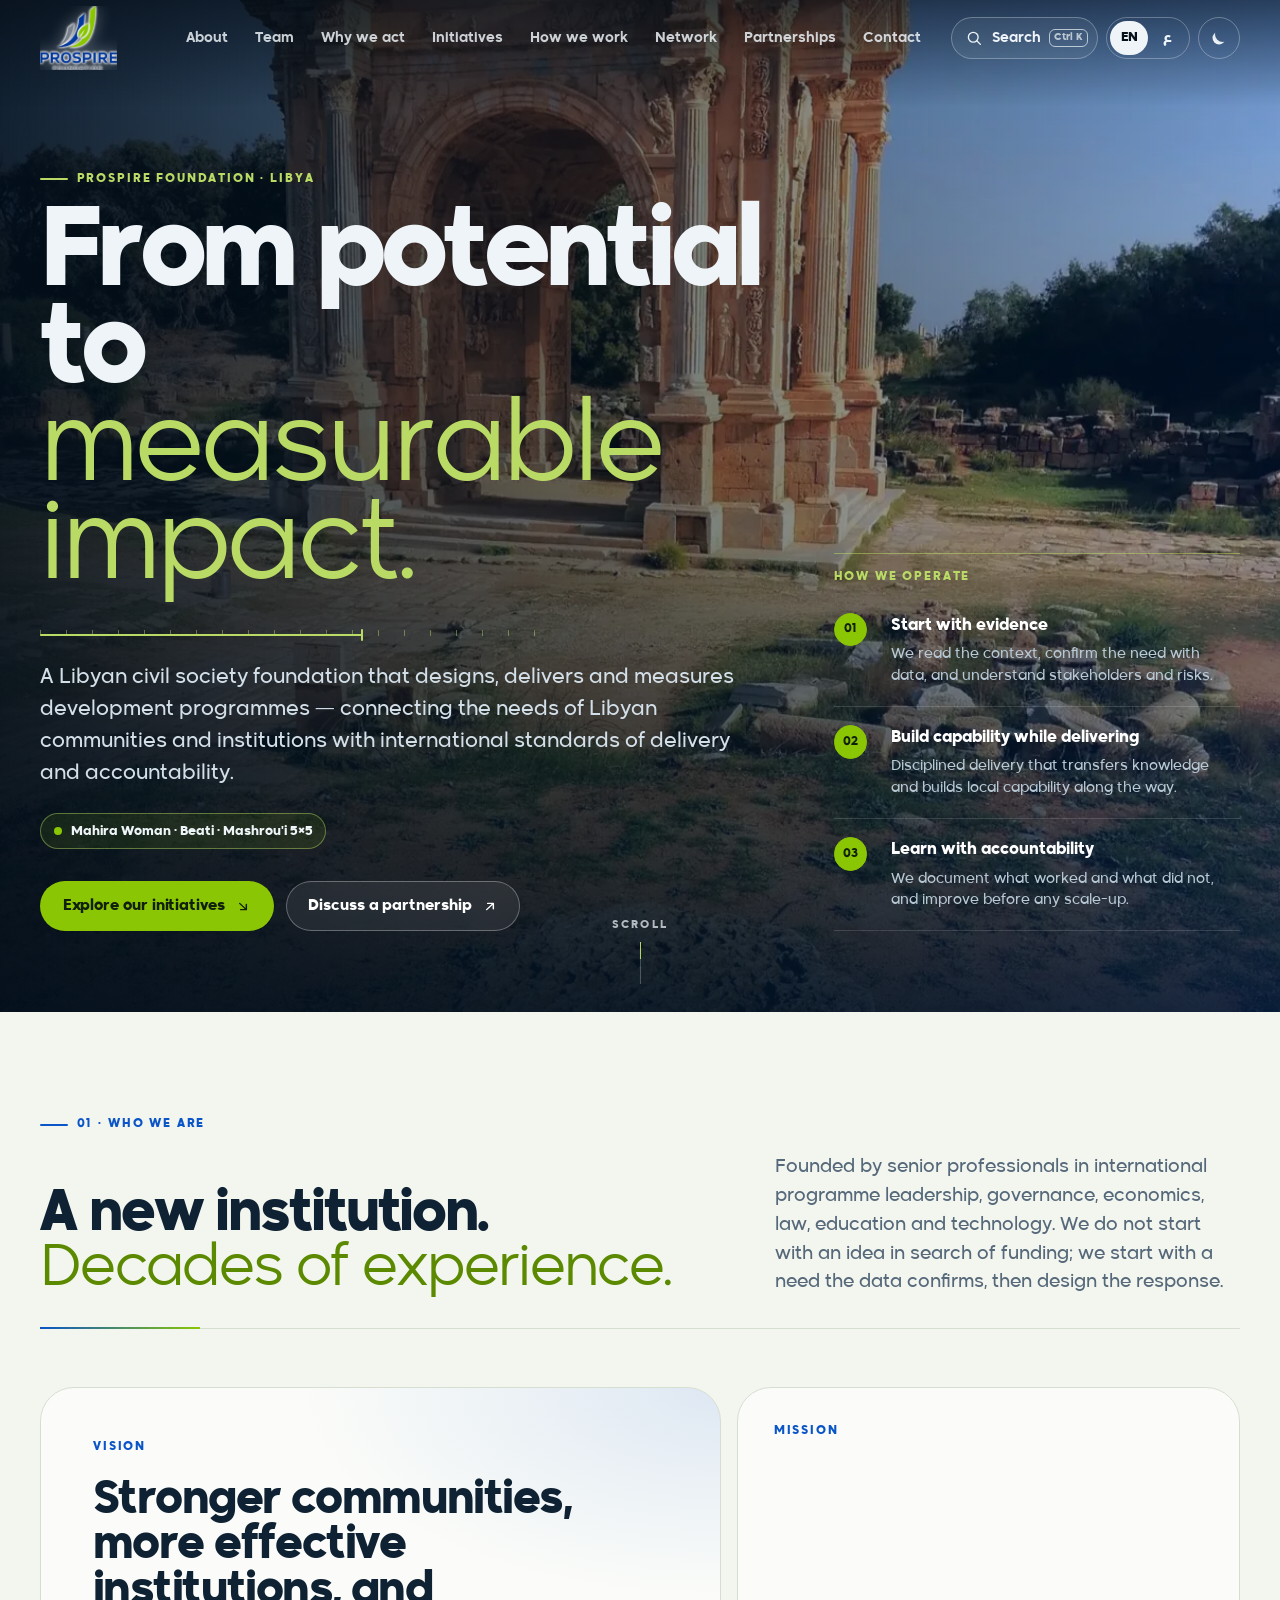
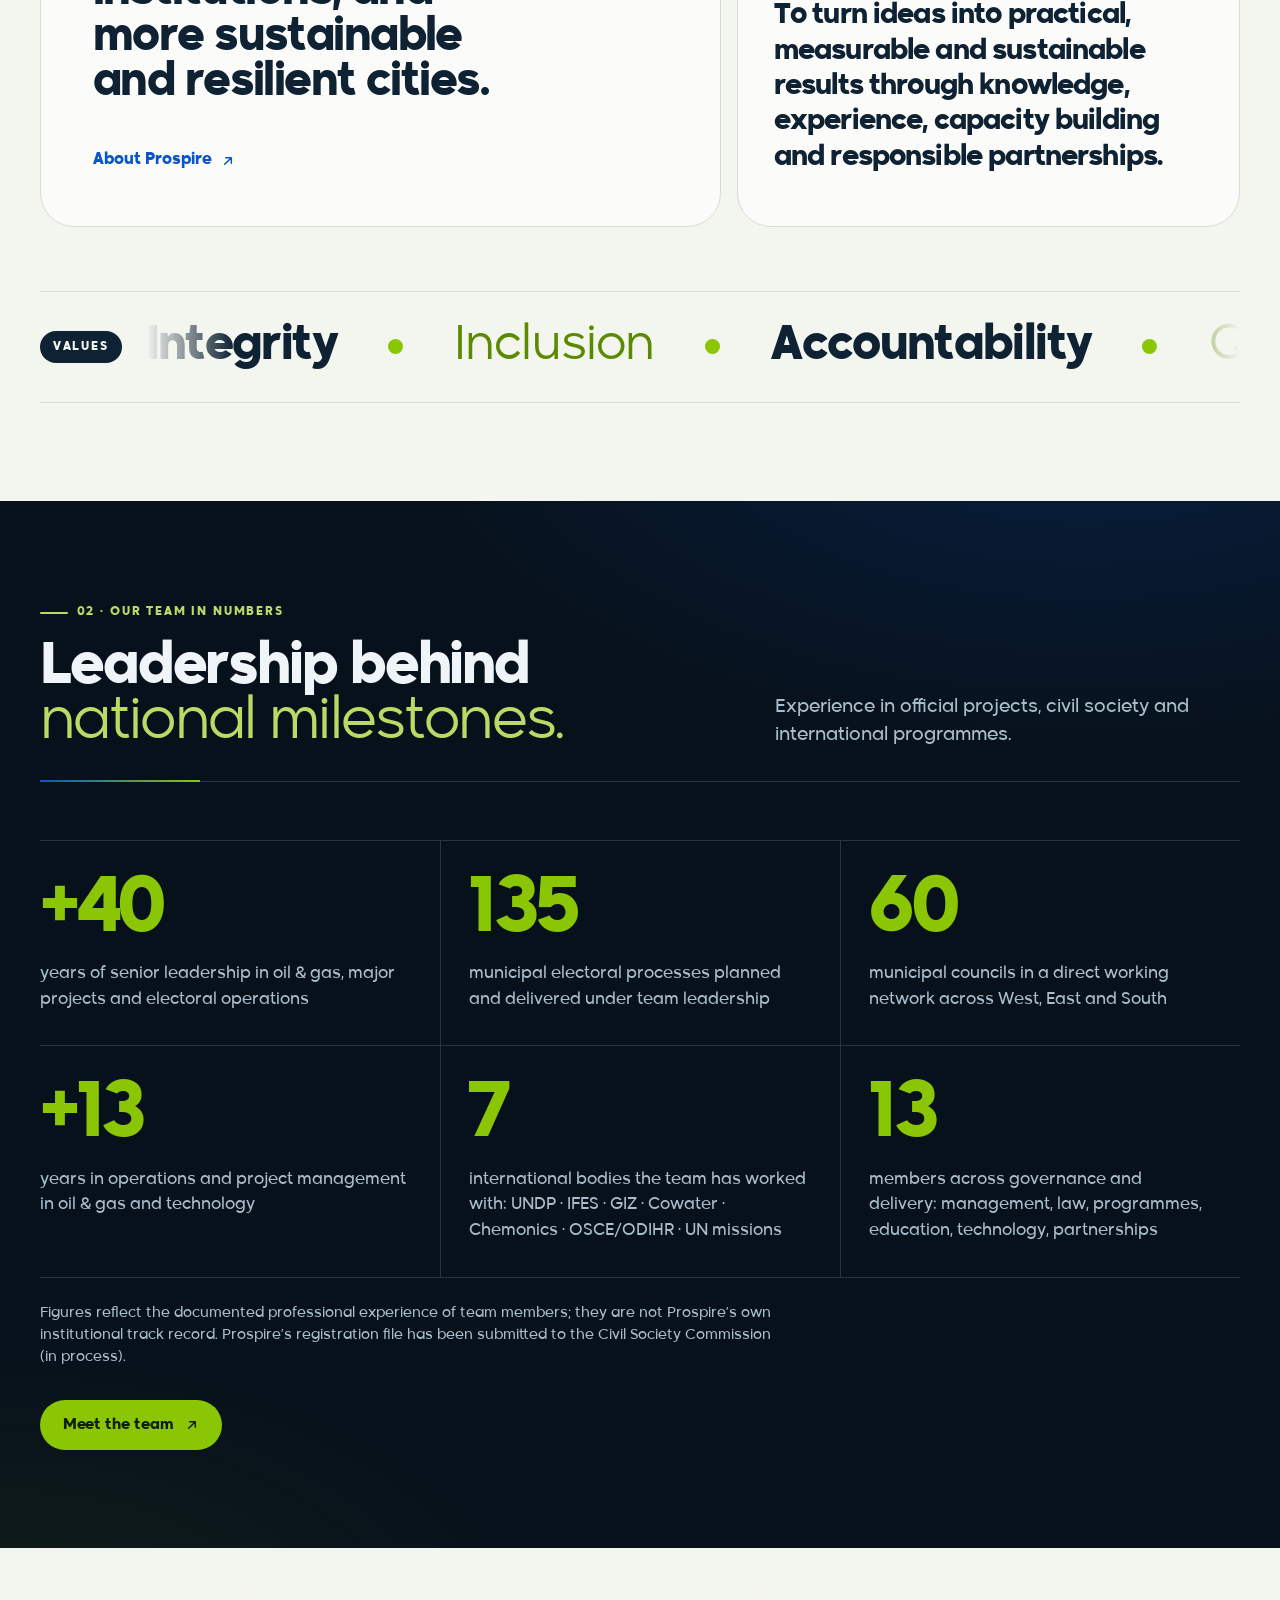
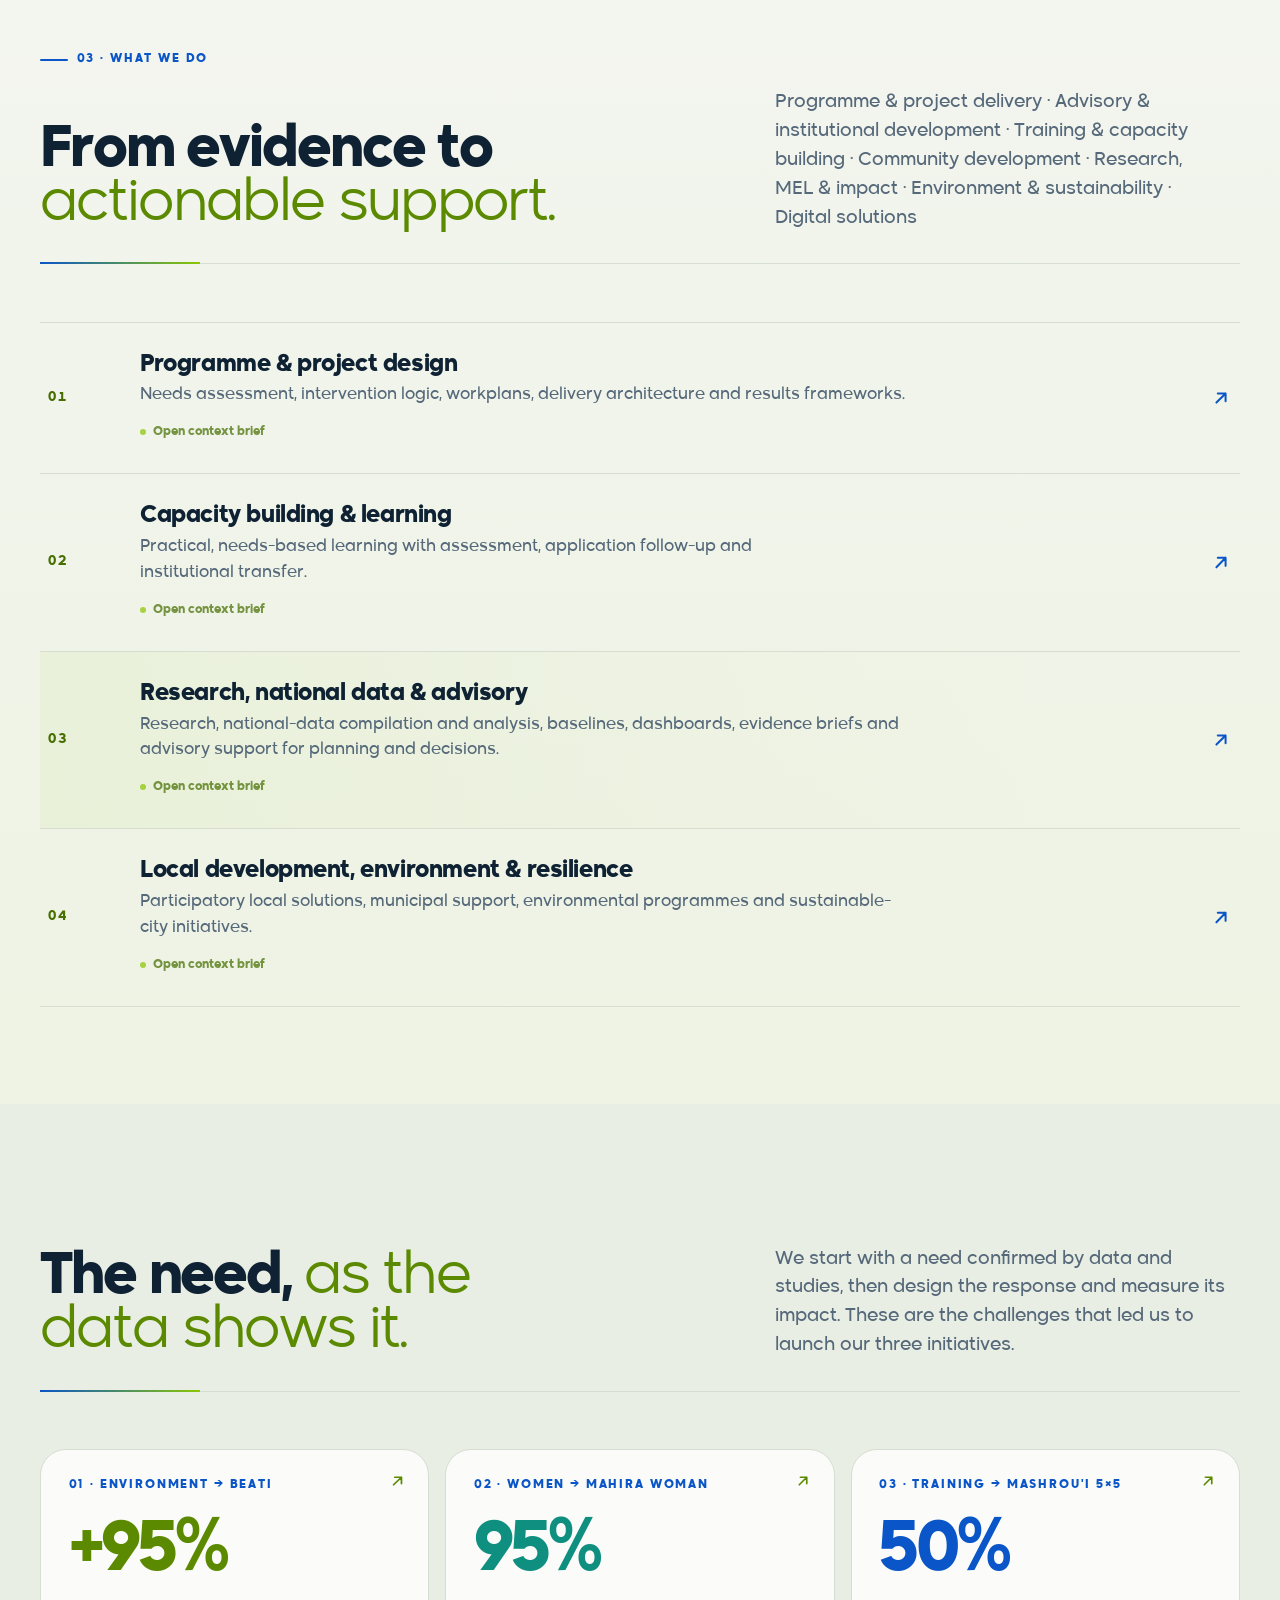
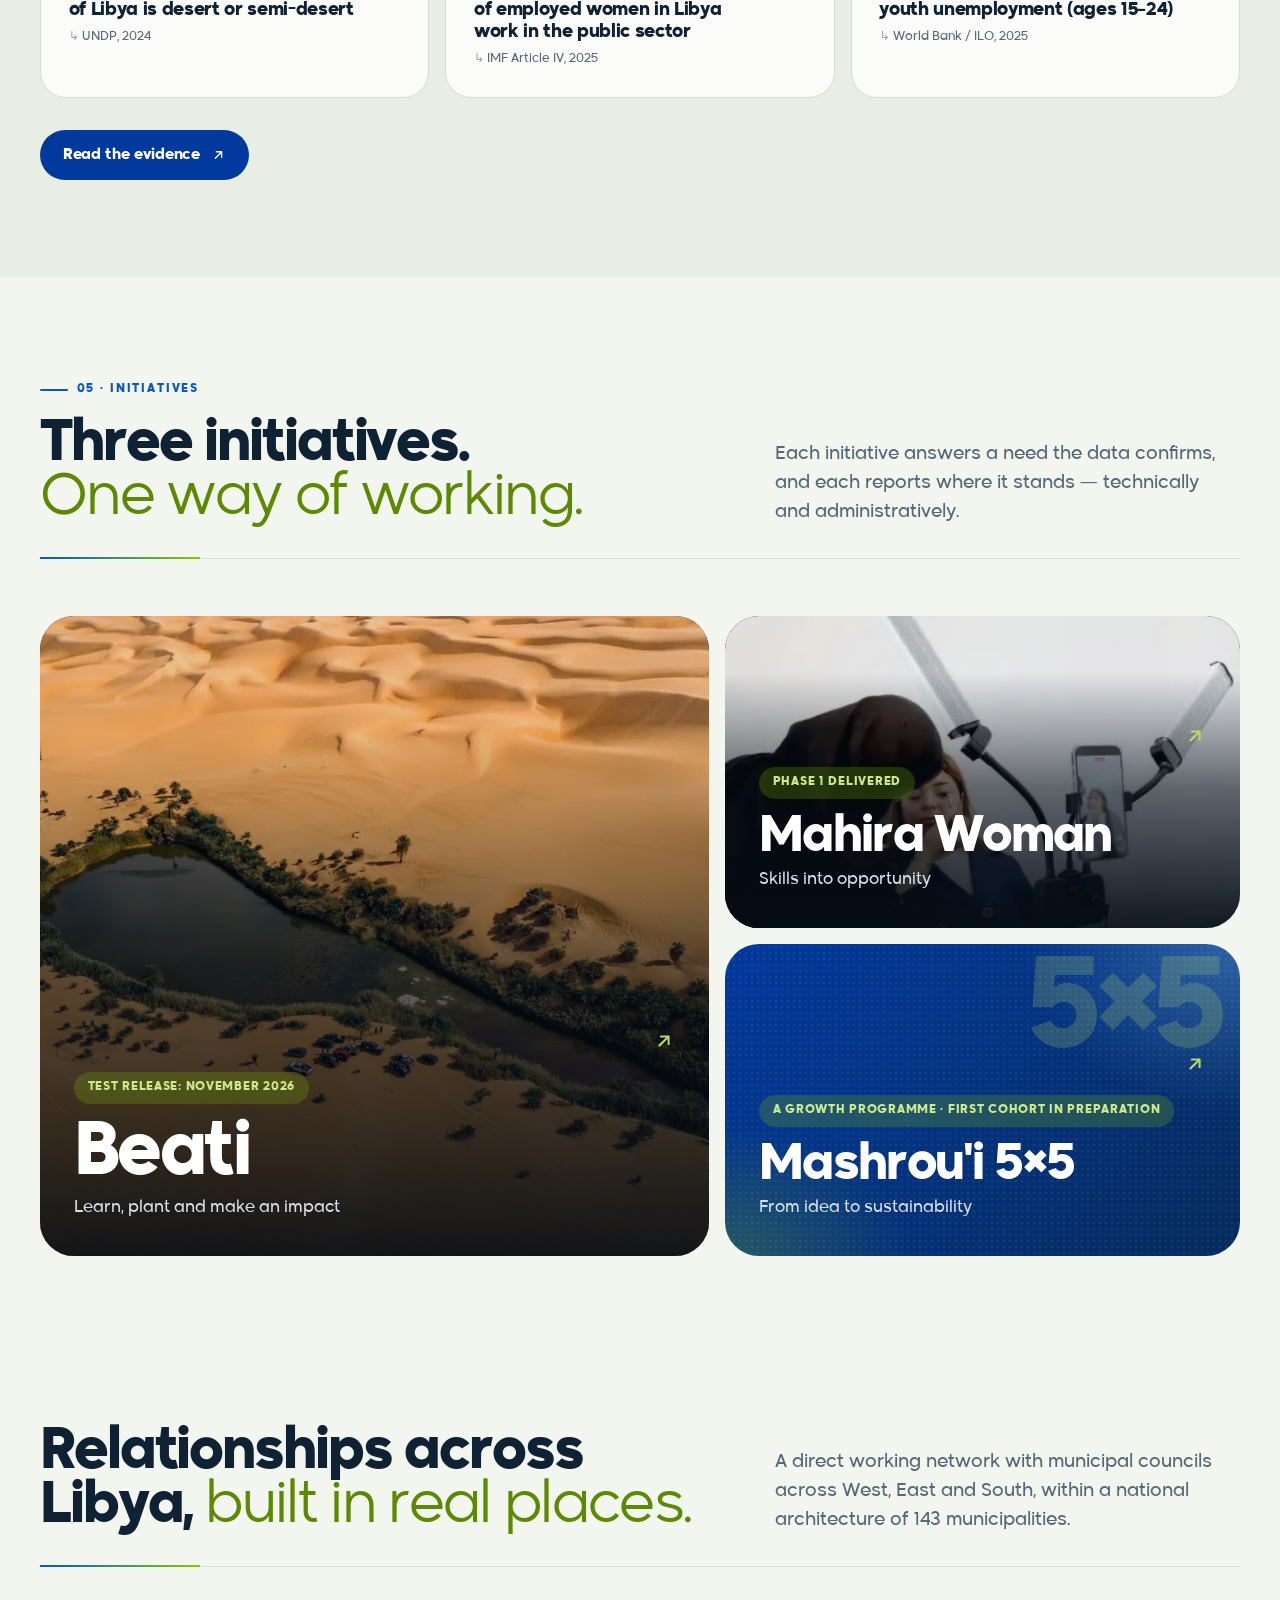
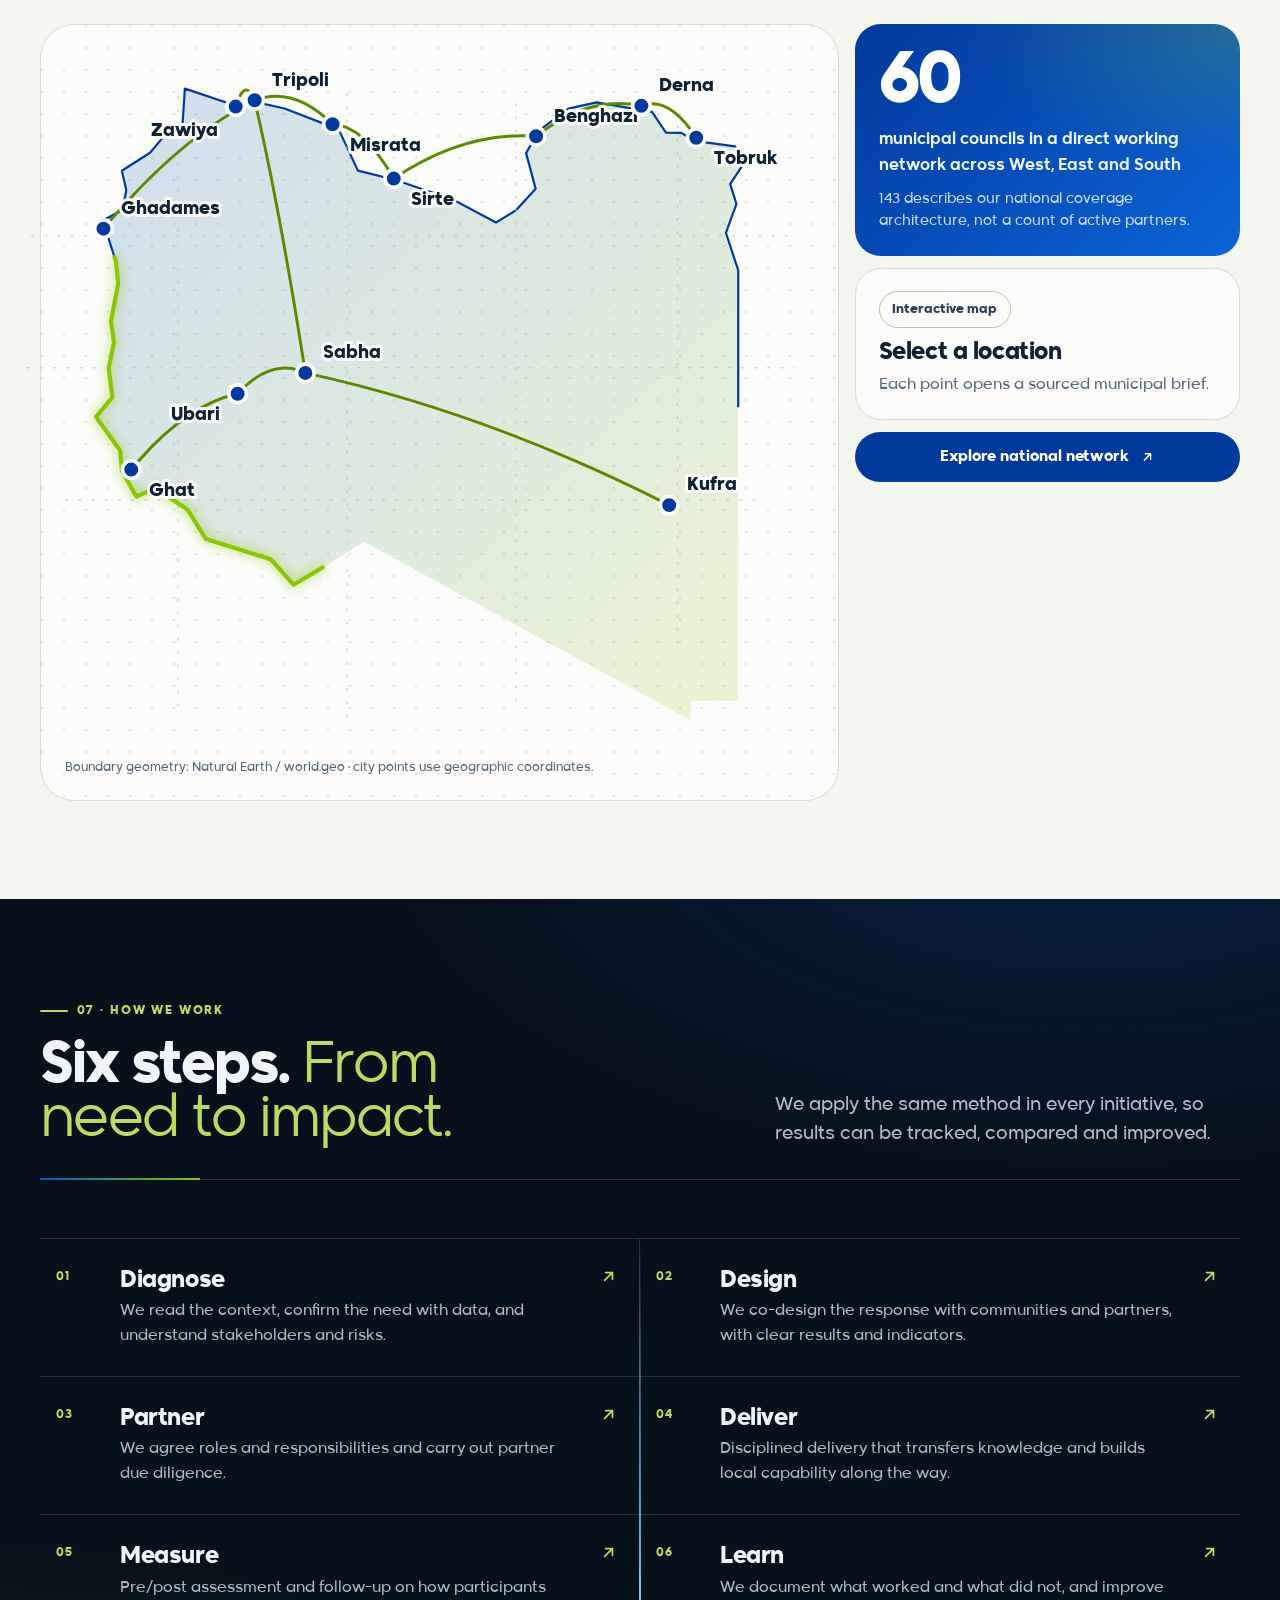
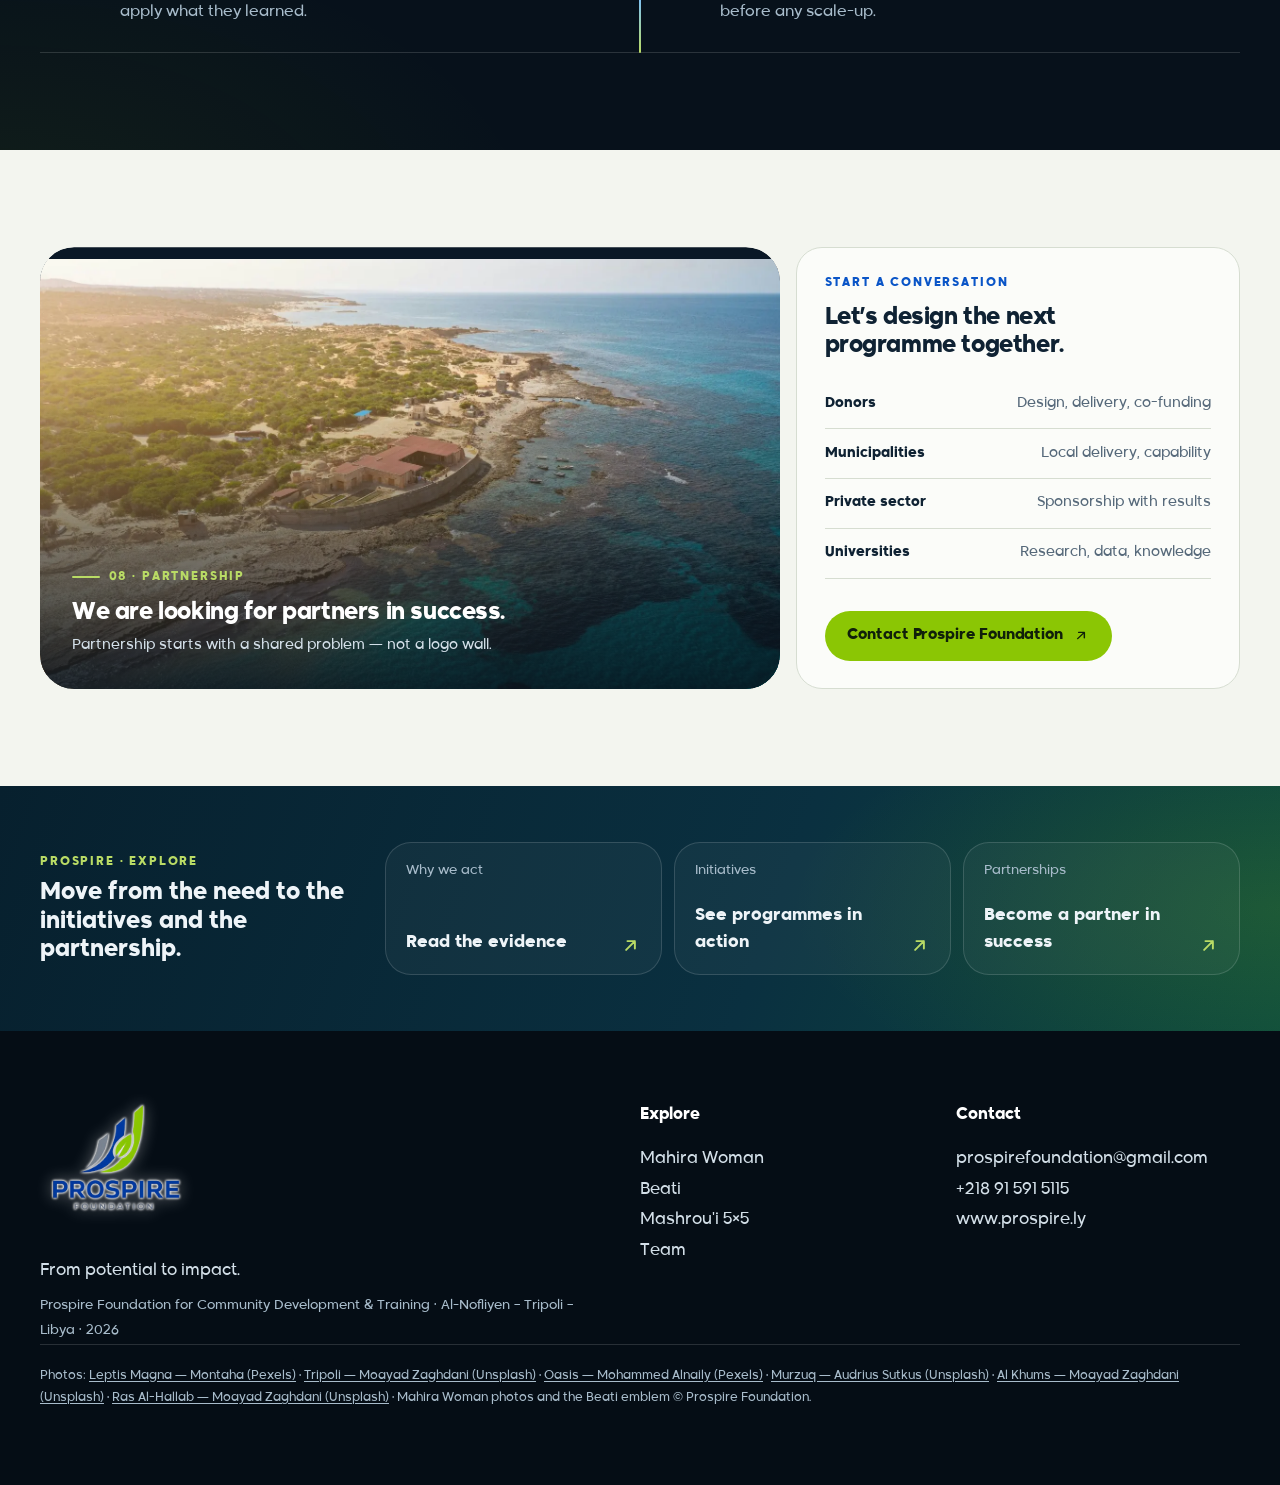
==== commit 8bdcfd58: "Publish build 2026-11-02: team update from 2026-10-26 data pack Co-Authored-By: Claude Opus 5.5 <nor" ====
--- a/index.html
+++ b/index.html
@@ -1 +1 @@
-<!doctype html> <html lang="en" dir="ltr" data-theme="light"> <head> <meta name="robots" content="noindex, nofollow"> <meta charset="utf-8"> <meta name="viewport" content="width=device-width,initial-scale=1,viewport-fit=cover"> <meta name="theme-color" content="#f3f5ef"> <meta name="color-scheme" content="light dark"> <title>Prospire Foundation</title> <meta name="description" content="Prospire Foundation for Community Development & Training — a Libyan civil society foundation that designs, delivers and measures development programmes."> <link rel="icon" href="favicon.ico"> <link rel="apple-touch-icon" href="assets/img/apple-touch-icon.png"> <link rel="preload" href="assets/fonts/madani-bold.woff2" as="font" type="font/woff2" crossorigin> <link rel="preload" href="assets/fonts/madani-regular.woff2" as="font" type="font/woff2" crossorigin> <script>!function(){var e=document.documentElement,t="en",a=null;try{var r=new URLSearchParams(location.search);r.get("lang")&&localStorage.setItem("prospire-lang",r.get("lang")),r.get("theme")&&localStorage.setItem("prospire-theme",r.get("theme")),t=localStorage.getItem("prospire-lang")||"en",a=localStorage.getItem("prospire-theme")}catch(e){}a||(a=window.matchMedia&&matchMedia("(prefers-color-scheme: dark)").matches?"dark":"light"),e.lang="ar"===t?"ar":"en",e.dir="ar"===t?"rtl":"ltr",e.setAttribute("data-theme","dark"===a?"dark":"light"),e.className+=" js"+(location.hash&&"#/home"!==location.hash?"":" is-intro")}()</script> <link rel="stylesheet" href="assets/css/styles.css"> </head> <body data-build="V5-SIGNATURE-MOTION"> <a class="skip-link" href="#main"><span data-en>Skip to content</span><span data-ar>تخطَّ إلى المحتوى</span></a> <header class="site-header" id="siteHeader"> <div class="shell header-row"> <a class="brand" href="#/home" data-label-en="Prospire Foundation — home" data-label-ar="مؤسسة بروسباير — الرئيسية"><img src="assets/img/prospire-logo.png" alt="Prospire Foundation" width="500" height="500" decoding="async"></a> <nav class="desktop-nav" data-label-en="Primary" data-label-ar="التنقل الرئيسي"> <span class="nav-indicator" aria-hidden="true"></span><a data-nav="about" href="#/about"><span data-en>About</span><span data-ar>عن المؤسسة</span></a><a data-nav="team" href="#/team"><span data-en>Team</span><span data-ar>الفريق</span></a><a data-nav="why" href="#/why"><span data-en>Why we act</span><span data-ar>لماذا أطلقنا مبادراتنا</span></a><a data-nav="initiatives" href="#/initiatives"><span data-en>Initiatives</span><span data-ar>المبادرات</span></a><a data-nav="method" href="#/method"><span data-en>How we work</span><span data-ar>كيف نعمل</span></a><a data-nav="network" href="#/network"><span data-en>Network</span><span data-ar>الامتداد الوطني</span></a><a data-nav="partnerships" href="#/partnerships"><span data-en>Partnerships</span><span data-ar>الشراكات</span></a><a data-nav="contact" href="#/contact"><span data-en>Contact</span><span data-ar>التواصل</span></a> </nav> <div class="actions"> <button class="cmdk-trigger" type="button" data-cmdk-open aria-haspopup="dialog" aria-keyshortcuts="Control+K Meta+K" data-label-en="Search pages" data-label-ar="البحث في الصفحات"> <svg viewBox="0 0 24 24" aria-hidden="true"><circle cx="11" cy="11" r="6.5"></circle><path d="m16 16 4.5 4.5"></path></svg><span class="cmdk-trigger-label"><span data-en>Search</span><span data-ar>بحث</span></span><kbd>⌘K</kbd> </button> <div class="lang-switch" role="group" data-label-en="Language" data-label-ar="اللغة"> <span class="lang-thumb" aria-hidden="true"></span> <button class="lang-btn" type="button" data-lang="en" lang="en" aria-label="English">EN</button> <button class="lang-btn" type="button" data-lang="ar" lang="ar" aria-label="العربية">ع</button> </div> <button class="icon-btn theme-toggle" id="themeToggle" type="button" data-label-en="Switch to dark theme" data-label-ar="التبديل إلى الوضع الداكن"> <svg class="theme-icon" viewBox="0 0 24 24" aria-hidden="true"> <mask id="themeMask"><rect width="24" height="24" fill="#fff"></rect><circle class="theme-bite" cx="24" cy="4" r="7" fill="#000"></circle></mask> <circle class="theme-core" cx="12" cy="12" r="5" mask="url(#themeMask)"></circle> <g class="theme-rays"><path d="M12 1.5v2.2M12 20.3v2.2M1.5 12h2.2M20.3 12h2.2M4.6 4.6l1.5 1.5M17.9 17.9l1.5 1.5M4.6 19.4l1.5-1.5M17.9 6.1l1.5-1.5"></path></g> </svg> </button> <button class="icon-btn menu-btn" id="menuToggle" type="button" aria-expanded="false" aria-controls="mobileMenu" data-label-en="Menu" data-label-ar="القائمة"> <span class="menu-lines" aria-hidden="true"><i></i><i></i></span> </button> </div> </div> <div class="scroll-progress" aria-hidden="true"><i></i></div> </header> <nav class="mobile-menu" id="mobileMenu" data-label-en="Menu" data-label-ar="القائمة" inert> <div class="shell mobile-menu-inner"> <a data-nav="about" href="#/about"><small>01</small><span data-en>About</span><span data-ar>عن المؤسسة</span><span class="arr" data-arr="e" aria-hidden="true"></span></a><a data-nav="team" href="#/team"><small>02</small><span data-en>Team</span><span data-ar>الفريق</span><span class="arr" data-arr="e" aria-hidden="true"></span></a><a data-nav="why" href="#/why"><small>03</small><span data-en>Why we act</span><span data-ar>لماذا أطلقنا مبادراتنا</span><span class="arr" data-arr="e" aria-hidden="true"></span></a><a data-nav="initiatives" href="#/initiatives"><small>04</small><span data-en>Initiatives</span><span data-ar>المبادرات</span><span class="arr" data-arr="e" aria-hidden="true"></span></a><a data-nav="method" href="#/method"><small>05</small><span data-en>How we work</span><span data-ar>كيف نعمل</span><span class="arr" data-arr="e" aria-hidden="true"></span></a><a data-nav="network" href="#/network"><small>06</small><span data-en>National network</span><span data-ar>الامتداد الوطني</span><span class="arr" data-arr="e" aria-hidden="true"></span></a><a data-nav="partnerships" href="#/partnerships"><small>07</small><span data-en>Partnerships</span><span data-ar>الشراكات</span><span class="arr" data-arr="e" aria-hidden="true"></span></a><a data-nav="contact" href="#/contact"><small>08</small><span data-en>Contact</span><span data-ar>التواصل</span><span class="arr" data-arr="e" aria-hidden="true"></span></a> </div> </nav> <button class="global-back" id="globalBack" type="button" hidden> <span class="arr" data-arr="w" aria-hidden="true"></span><span data-en>Back</span><span data-ar>رجوع</span> </button> <main id="main"> <section class="view active" data-view="home"> <section class="hero"> <div class="hero-bg"></div> <div class="shell hero-grid"> <div> <div class="kicker"><span data-en>PROSPIRE FOUNDATION · LIBYA</span><span data-ar>مؤسسة بروسباير · ليبيا</span></div> <h1> <span data-en>From potential<br>to <em>measurable impact.</em></span><span data-ar>من الإمكانات<br>إلى <em>أثر قابل للقياس.</em></span> </h1> <div class="measure-rule" aria-hidden="true"><i></i></div> <p class="hero-lead"> <span data-en>A Libyan civil society foundation that designs, delivers and measures development programmes — connecting the needs of Libyan communities and institutions with international standards of delivery and accountability.</span><span data-ar>مؤسسة مجتمع مدني ليبية تصمم البرامج التنموية وتنفذها وتقيس أثرها، وتربط احتياجات المجتمعات والمؤسسات الليبية بمعايير الجهات الدولية في التنفيذ والمساءلة.</span> </p> <div class="hero-pill-row"> <span class="sustain-pill"><span data-en>Mahira Woman · Beati · Mashrou'i 5×5</span><span data-ar>امرأة ماهرة · بيئتي · مشروعي 5×5</span></span> </div> <div class="hero-actions"> <a class="button primary" href="#/initiatives"><span data-en>Explore our initiatives</span><span data-ar>استكشف مبادراتنا</span><span class="arr" data-arr="se" aria-hidden="true"></span></a><a class="button ghost" href="#/contact?topic=partnership"><span data-en>Discuss a partnership</span><span data-ar>ناقش فرصة شراكة</span><span class="arr" data-arr="ne" aria-hidden="true"></span></a> </div> </div> <div data-label-en="Prospire operating principles" data-label-ar="مبادئ عمل بروسباير" class="hero-index principles-panel"> <div class="principles-label"><span data-en>HOW WE OPERATE</span><span data-ar>كيف نعمل</span></div> <article class="principle-row"> <span class="principle-no">01</span> <div class="principle-copy"> <b><span data-en>Start with evidence</span><span data-ar>نبدأ بالدليل</span></b><small><span data-en>We read the context, confirm the need with data, and understand stakeholders and risks.</span><span data-ar>نقرأ السياق، ونتحقق من الحاجة بالبيانات، ونفهم أصحاب المصلحة والمخاطر.</span></small> </div> </article> <article class="principle-row"> <span class="principle-no">02</span> <div class="principle-copy"> <b><span data-en>Build capability while delivering</span><span data-ar>نبني القدرة أثناء التنفيذ</span></b><small><span data-en>Disciplined delivery that transfers knowledge and builds local capability along the way.</span><span data-ar>تنفيذ منضبط ينقل المعرفة ويبني القدرات المحلية أثناء العمل.</span></small> </div> </article> <article class="principle-row"> <span class="principle-no">03</span> <div class="principle-copy"> <b><span data-en>Learn with accountability</span><span data-ar>نتعلم بمساءلة</span></b><small><span data-en>We document what worked and what did not, and improve before any scale-up.</span><span data-ar>نوثق ما نجح وما لم ينجح، ونحسّن قبل أي توسع.</span></small> </div> </article> </div> </div> <button class="scroll-cue" type="button" data-scroll-next><span data-en>Scroll</span><span data-ar>مرّر للأسفل</span><i aria-hidden="true"></i></button> </section> <section class="section"> <div class="shell"> <div class="section-head reveal"> <div><span class="section-no"><span data-en>01 · WHO WE ARE</span><span data-ar>01 · من نحن</span></span></div> <div> <h2><span data-en>A new institution. <em>Decades of experience.</em></span><span data-ar>مؤسسة جديدة… <em>وخبرة تمتد عقودًا.</em></span></h2> <p class="lede"> <span data-en>Founded by senior professionals in international programme leadership, governance, economics, law, education and technology. We do not start with an idea in search of funding; we start with a need the data confirms, then design the response.</span><span data-ar>أسستها نخبة من المتخصصين في قيادة البرامج الدولية والحوكمة والاقتصاد والقانون والتعليم والتقنية. لا نبدأ بفكرة نبحث لها عن تمويل؛ نبدأ بحاجة تثبتها البيانات، ثم نصمم الاستجابة.</span> </p> </div> </div> <div class="identity-editorial reveal"> <article class="identity-feature"> <span class="num"><span data-en>VISION</span><span data-ar>الرؤية</span></span> <h3><span data-en>Stronger communities, more effective institutions, and more sustainable and resilient cities.</span><span data-ar>مجتمعات أكثر قدرة، ومؤسسات أكثر فاعلية، ومدن أكثر استدامة ومرونة.</span></h3> <a class="text-link" href="#/about"><span data-en>About Prospire</span><span data-ar>عن بروسباير</span><span class="arr" data-arr="ne" aria-hidden="true"></span></a> </article> <div class="identity-stack"> <article class="identity-panel"> <span class="num"><span data-en>MISSION</span><span data-ar>الرسالة</span></span> <h3><span data-en>To turn ideas into practical, measurable and sustainable results through knowledge, experience, capacity building and responsible partnerships.</span><span data-ar>تحويل الأفكار إلى نتائج عملية قابلة للقياس ومستدامة، عبر المعرفة والخبرة وبناء القدرات والشراكات المسؤولة.</span></h3> </article> </div> </div> <div class="values-band reveal" role="group" data-label-en="Values" data-label-ar="القيم"> <span class="values-label"><span data-en>VALUES</span><span data-ar>القيم</span></span> <div class="marquee" data-marquee> <ul class="marquee-list"> <li><span data-en>Integrity</span><span data-ar>النزاهة</span></li> <li><span data-en>Inclusion</span><span data-ar>الشمول</span></li> <li><span data-en>Accountability</span><span data-ar>المساءلة</span></li> <li><span data-en>Quality &amp; learning</span><span data-ar>الجودة والتعلم</span></li> <li><span data-en>Sustainability</span><span data-ar>الاستدامة</span></li> </ul> </div> </div> </div> </section> <section class="section dark"> <div class="shell"> <div class="section-head reveal"> <div><span class="section-no"><span data-en>02 · OUR TEAM IN NUMBERS</span><span data-ar>02 · الفريق بالأرقام</span></span></div> <div> <h2><span data-en>Leadership behind <em>national milestones.</em></span><span data-ar>قيادة صنعت <em>محطات وطنية.</em></span></h2> <p class="lede"><span data-en>Experience in official projects, civil society and international programmes.</span><span data-ar>خبرات في المشاريع الرسمية والعمل المدني والبرامج الدولية.</span></p> </div> </div> <div class="team-numbers"> <div class="tn"><strong>+40</strong><p><span data-en>years of senior leadership in oil &amp; gas, major projects and electoral operations</span><span data-ar>عامًا من القيادة العليا في النفط والغاز والمشروعات الكبرى والعمليات الانتخابية</span></p></div> <div class="tn"><strong>135</strong><p><span data-en>municipal electoral processes planned and delivered under team leadership</span><span data-ar>عملية انتخابية بلدية خُطط لها ونُفذت تحت قيادة أعضاء من الفريق</span></p></div> <div class="tn"><strong>60</strong><p><span data-en>municipal councils in a direct working network across West, East and South</span><span data-ar>مجلسًا بلديًا في شبكة عمل مباشرة تغطي الغرب والشرق والجنوب</span></p></div> <div class="tn"><strong>+25</strong><p><span data-en>years in economic research, policy and sustainable development</span><span data-ar>عامًا في البحث الاقتصادي والسياسات والتنمية المستدامة</span></p></div> <div class="tn"><strong>+8</strong><p><span data-en>international bodies the team has worked with: UNDP · IFES · GIZ · Cowater · Chemonics · USAID · UN missions</span><span data-ar>جهات دولية عمل معها الفريق: UNDP · IFES · GIZ · Cowater · Chemonics · USAID · بعثات الأمم المتحدة</span></p></div> <div class="tn"><strong>15</strong><p><span data-en>members across governance and delivery: economics, law, programmes, education, technology, partnerships</span><span data-ar>عضوًا في الحوكمة والتنفيذ: اقتصاد، قانون، برامج، تعليم، تقنية، شراكات</span></p></div> </div> <p class="fine-note"><span data-en>Figures reflect the documented professional experience of team members; they are not Prospire’s own institutional track record. Prospire’s registration file has been submitted to the Civil Society Commission (in process).</span><span data-ar>الأرقام تعكس الخبرات المهنية الموثقة لأعضاء الفريق، ولا تمثل سجلًا تنفيذيًا مؤسسيًا لبروسباير. ملف تسجيل المؤسسة مقدَّم إلى مفوضية المجتمع المدني (قيد الإجراء).</span></p> <div class="section-cta"><a class="button primary" href="#/team"><span data-en>Meet the team</span><span data-ar>تعرّف على الفريق</span><span class="arr" data-arr="ne" aria-hidden="true"></span></a></div> </div> </section> <section class="section services-preview"> <div class="shell"> <div class="section-head reveal"> <div><span class="section-no"><span data-en>03 · WHAT WE DO</span><span data-ar>03 · ماذا نقدم</span></span></div> <div> <h2><span data-en>From evidence to <em>actionable support.</em></span><span data-ar>من الدليل إلى <em>دعم قابل للتطبيق.</em></span></h2> <p class="lede"><span data-en>Programme &amp; project delivery · Advisory &amp; institutional development · Training &amp; capacity building · Community development · Research, MEL &amp; impact · Environment &amp; sustainability · Digital solutions</span><span data-ar>تنفيذ البرامج والمشروعات · الاستشارات والتطوير المؤسسي · التدريب وبناء القدرات · التنمية المجتمعية · البحوث والمتابعة والتقييم · الاستدامة والبيئة · الحلول الرقمية</span></p> </div> </div> <div class="service-editorial reveal"> <a class="service-row" href="#/method"><span class="service-no">01</span> <div> <h3><span data-en>Programme &amp; project design</span><span data-ar>تصميم البرامج والمشروعات</span></h3> <p><span data-en>Needs assessment, intervention logic, workplans, delivery architecture and results frameworks.</span><span data-ar>تقييم الاحتياجات، ومنطق التدخل، وخطط العمل، وهندسة التنفيذ وأطر النتائج.</span></p> </div> <span class="service-arrow arr" data-arr="ne" aria-hidden="true"></span></a> <a class="service-row" href="#/method"><span class="service-no">02</span> <div> <h3><span data-en>Capacity building &amp; learning</span><span data-ar>بناء القدرات والتعلم</span></h3> <p><span data-en>Practical, needs-based learning with assessment, application follow-up and institutional transfer.</span><span data-ar>تعلم تطبيقي مبني على الاحتياج مع القياس ومتابعة التطبيق ونقل المعرفة للمؤسسات.</span></p> </div> <span class="service-arrow arr" data-arr="ne" aria-hidden="true"></span></a> <a class="service-row featured" href="#/method"><span class="service-no">03</span> <div> <h3><span data-en>Research, national data &amp; advisory</span><span data-ar>البحوث والبيانات الوطنية والاستشارات</span></h3> <p><span data-en>Research, national-data compilation and analysis, baselines, dashboards, evidence briefs and advisory support for planning and decisions.</span><span data-ar>البحوث وتجميع وتنظيم وتحليل البيانات الوطنية، وخطوط الأساس، ولوحات البيانات، والمذكرات التحليلية، والاستشارات لدعم التخطيط وصنع القرار.</span></p> </div> <span class="service-arrow arr" data-arr="ne" aria-hidden="true"></span></a> <a class="service-row" href="#/method"><span class="service-no">04</span> <div> <h3><span data-en>Local development, environment &amp; resilience</span><span data-ar>التنمية المحلية والبيئة والمرونة</span></h3> <p><span data-en>Participatory local solutions, municipal support, environmental programmes and sustainable-city initiatives.</span><span data-ar>حلول محلية تشاركية، ودعم البلديات، والبرامج البيئية ومبادرات المدن المستدامة.</span></p> </div> <span class="service-arrow arr" data-arr="ne" aria-hidden="true"></span></a> </div> </div> </section> <section class="section soft"> <div class="shell"> <div class="section-head reveal"> <div><span class="section-no"><span data-en>04 · WHY WE LAUNCHED OUR INITIATIVES</span><span data-ar>04 · لماذا أطلقنا مبادراتنا؟</span></span></div> <div> <h2><span data-en>The need, <em>as the data shows it.</em></span><span data-ar>الحاجة <em>كما تثبتها البيانات.</em></span></h2> <p class="lede"><span data-en>We start with a need confirmed by data and studies, then design the response and measure its impact. These are the challenges that led us to launch our three initiatives.</span><span data-ar>نبدأ بحاجة تثبتها البيانات والدراسات، ثم نصمم الاستجابة ونقيس أثرها. هذه هي التحديات التي دفعتنا إلى إطلاق مبادراتنا الثلاث.</span></p> </div> </div> <div class="grid g3 why-teasers"> <article class="card link why-card env" data-route="why"> <span class="num"><span data-en>01 · ENVIRONMENT → BEATI</span><span data-ar>01 · البيئة ← بيئتي</span></span> <strong class="why-big">+95%</strong> <h3><span data-en>of Libya is desert or semi-desert</span><span data-ar>من أراضي ليبيا صحراوية أو شبه صحراوية</span></h3> <small class="src">UNDP, 2024</small> <span class="arrow arr" data-arr="ne" aria-hidden="true"></span> </article> <article class="card link why-card women" data-route="why"> <span class="num"><span data-en>02 · WOMEN → MAHIRA WOMAN</span><span data-ar>02 · المرأة ← امرأة ماهرة</span></span> <strong class="why-big">95%</strong> <h3><span data-en>of employed women in Libya work in the public sector</span><span data-ar>من النساء العاملات في ليبيا يعملن في القطاع العام</span></h3> <small class="src">IMF Article IV, 2025</small> <span class="arrow arr" data-arr="ne" aria-hidden="true"></span> </article> <article class="card link why-card train" data-route="why"> <span class="num"><span data-en>03 · TRAINING → MASHROU'I 5×5</span><span data-ar>03 · التدريب ← مشروعي 5×5</span></span> <strong class="why-big">50%</strong> <h3><span data-en>youth unemployment (ages 15–24)</span><span data-ar>بطالة الشباب (15–24 سنة)</span></h3> <small class="src">World Bank / ILO, 2025</small> <span class="arrow arr" data-arr="ne" aria-hidden="true"></span> </article> </div> <div class="section-cta"><a class="button blue" href="#/why"><span data-en>Read the evidence</span><span data-ar>اقرأ الأدلة</span><span class="arr" data-arr="ne" aria-hidden="true"></span></a></div> </div> </section> <section class="section"> <div class="shell"> <div class="section-head reveal"> <div><span class="section-no"><span data-en>05 · INITIATIVES</span><span data-ar>05 · المبادرات</span></span></div> <div> <h2><span data-en>Three initiatives. <em>One way of working.</em></span><span data-ar>ثلاث مبادرات. <em>ومنهج عمل واحد.</em></span></h2> <p class="lede"><span data-en>Each initiative answers a need the data confirms, and each reports where it stands — technically and administratively.</span><span data-ar>كل مبادرة تستجيب لحاجة تثبتها البيانات، وتوضح أين وصلت فنيًا وإداريًا.</span></p> </div> </div> <div class="init-grid"> <article class="init-card init-card--beati" data-route="beati"> <img src="assets/img/beati-oasis.webp" alt="Oasis lake among sand dunes in Libya" loading="lazy" decoding="async"> <div class="init-copy"> <span class="status"><span data-en data-field="beati.status_badge.en">Test release: November 2026</span><span data-ar data-field="beati.status_badge.ar">الإطلاق التجريبي: نوفمبر 2026</span></span> <h3><span data-en>Beati</span><span data-ar>بيئتي</span></h3> <p><span data-en>Learn, plant and make an impact</span><span data-ar>تعلّم، ازرع، واصنع أثرًا</span></p> <span class="arrow arr" data-arr="ne" aria-hidden="true"></span> </div> </article> <article class="init-card init-card--mahira" data-route="mahira"> <img src="assets/img/mahira-practice.webp" alt="Practical makeup training during the initiative" loading="lazy" decoding="async"> <div class="init-copy"> <span class="status"><span data-en data-field="mahira-woman.status_badge.en">Phase 1 delivered</span><span data-ar data-field="mahira-woman.status_badge.ar">نُفذت المرحلة الأولى</span></span> <h3><span data-en>Mahira Woman</span><span data-ar>امرأة ماهرة</span></h3> <p><span data-en>Skills into opportunity</span><span data-ar>من المهارة إلى الفرصة</span></p> <span class="arrow arr" data-arr="ne" aria-hidden="true"></span> </div> </article> <article class="init-card init-card--five" data-route="mashroui"> <div class="five-mark" aria-hidden="true">5×5</div> <div class="init-copy"> <span class="status"><span data-en data-field="mashroui-5x5.status_badge.en">A GROWTH programme · first cohort in preparation</span><span data-ar data-field="mashroui-5x5.status_badge.ar">برنامج مبادرة GROWTH · الدورة الأولى قيد الإعداد</span></span> <h3><span data-en>Mashrou'i 5×5</span><span data-ar>مشروعي 5×5</span></h3> <p><span data-en>From idea to sustainability</span><span data-ar>من الفكرة إلى الاستدامة</span></p> <span class="arrow arr" data-arr="ne" aria-hidden="true"></span> </div> </article> </div> </div> </section> <section class="section"> <div class="shell"> <div class="section-head reveal"> <div><span class="section-no"><span data-en>06 · NATIONAL REACH</span><span data-ar>06 · الامتداد الوطني</span></span></div> <div> <h2><span data-en>Relationships across Libya, <em>built in real places.</em></span><span data-ar>علاقات عبر ليبيا، <em>مبنية في أماكن حقيقية.</em></span></h2> <p class="lede"><span data-en>A direct working network with municipal councils across West, East and South, within a national architecture of 143 municipalities.</span><span data-ar>شبكة عمل مباشرة مع مجالس بلدية في الغرب والشرق والجنوب، ضمن بنية وطنية من 143 بلدية.</span></p> </div> </div> <div class="map-shell reveal"> <div class="map-panel"> <div class="map-canvas" data-map="home" data-label-en="Interactive Libya national network map" data-label-ar="خريطة تفاعلية للامتداد الوطني في ليبيا"></div> <small class="map-source"><span data-en>Boundary geometry: Natural Earth / world.geo · city points use geographic coordinates.</span><span data-ar>هندسة الحدود: Natural Earth / world.geo · مواقع المدن مبنية على الإحداثيات الجغرافية.</span></small> </div> <div class="map-info"> <div class="stat"> <strong>60</strong><span data-en>municipal councils in a direct working network across West, East and South</span><span data-ar>مجلسًا بلديًا في شبكة عمل مباشرة تغطي الغرب والشرق والجنوب</span> <small><span data-en>143 describes our national coverage architecture, not a count of active partners.</span><span data-ar>الرقم 143 يمثل بنية التغطية الوطنية، وليس عدد الشركاء النشطين.</span></small> </div> <div class="map-readout" id="homeMapReadout"> <span class="pill"><span data-en>Interactive map</span><span data-ar>خريطة تفاعلية</span></span> <h3><span data-en>Select a location</span><span data-ar>اختر موقعًا</span></h3> <p><span data-en>Each point opens a sourced municipal brief.</span><span data-ar>تفتح كل نقطة ملفًا بلديًا موثق المصادر.</span></p> </div> <a class="button blue" href="#/network"><span data-en>Explore national network</span><span data-ar>استكشف الامتداد الوطني</span><span class="arr" data-arr="ne" aria-hidden="true"></span></a> </div> </div> </div> </section> <section class="section dark"> <div class="shell"> <div class="section-head reveal"> <div><span class="section-no"><span data-en>07 · HOW WE WORK</span><span data-ar>07 · كيف نعمل</span></span></div> <div> <h2><span data-en>Six steps. <em>From need to impact.</em></span><span data-ar>ست خطوات. <em>من الحاجة إلى الأثر.</em></span></h2> <p class="lede"><span data-en>We apply the same method in every initiative, so results can be tracked, compared and improved.</span><span data-ar>نطبق المنهج نفسه في كل مبادرة، حتى تكون النتائج قابلة للتتبع والمقارنة والتحسين.</span></p> </div> </div> <div class="strategy-rail-list reveal"> <a class="strategy-rail-item" href="#/method"><span>01</span><div><h3><span data-en>Diagnose</span><span data-ar>التشخيص</span></h3><p><span data-en>We read the context, confirm the need with data, and understand stakeholders and risks.</span><span data-ar>نقرأ السياق، ونتحقق من الحاجة بالبيانات، ونفهم أصحاب المصلحة والمخاطر.</span></p></div><i class="arrow arr" data-arr="ne" aria-hidden="true"></i></a> <a class="strategy-rail-item" href="#/method"><span>02</span><div><h3><span data-en>Design</span><span data-ar>التصميم</span></h3><p><span data-en>We co-design the response with communities and partners, with clear results and indicators.</span><span data-ar>نصمم التدخل مع المجتمع والشركاء، بنتائج ومؤشرات واضحة.</span></p></div><i class="arrow arr" data-arr="ne" aria-hidden="true"></i></a> <a class="strategy-rail-item" href="#/method"><span>03</span><div><h3><span data-en>Partner</span><span data-ar>الشراكة</span></h3><p><span data-en>We agree roles and responsibilities and carry out partner due diligence.</span><span data-ar>نحدد الأدوار والمسؤوليات، ونجري العناية الواجبة للشركاء.</span></p></div><i class="arrow arr" data-arr="ne" aria-hidden="true"></i></a> <a class="strategy-rail-item" href="#/method"><span>04</span><div><h3><span data-en>Deliver</span><span data-ar>التنفيذ</span></h3><p><span data-en>Disciplined delivery that transfers knowledge and builds local capability along the way.</span><span data-ar>تنفيذ منضبط ينقل المعرفة ويبني القدرات المحلية أثناء العمل.</span></p></div><i class="arrow arr" data-arr="ne" aria-hidden="true"></i></a> <a class="strategy-rail-item" href="#/method"><span>05</span><div><h3><span data-en>Measure</span><span data-ar>القياس</span></h3><p><span data-en>Pre/post assessment and follow-up on how participants apply what they learned.</span><span data-ar>قياس قبلي وبعدي، ومتابعة تطبيق ما تعلّمه المشاركون بعد البرنامج.</span></p></div><i class="arrow arr" data-arr="ne" aria-hidden="true"></i></a> <a class="strategy-rail-item" href="#/method"><span>06</span><div><h3><span data-en>Learn</span><span data-ar>التعلّم</span></h3><p><span data-en>We document what worked and what did not, and improve before any scale-up.</span><span data-ar>نوثق ما نجح وما لم ينجح، ونحسّن قبل أي توسع.</span></p></div><i class="arrow arr" data-arr="ne" aria-hidden="true"></i></a> </div> </div> </section> <section class="section"> <div class="shell"> <div class="context-photo-strip reveal"> <article class="context-photo"> <img src="assets/img/al-khums.webp" alt="Aerial view of Al Khums coast and vegetation" loading="lazy" decoding="async"> <div class="context-photo-copy"> <span class="section-no"><span data-en>08 · PARTNERSHIP</span><span data-ar>08 · الشراكة</span></span> <h3><span data-en>We are looking for partners in success.</span><span data-ar>نبحث عن شركاء نجاح.</span></h3> <p><span data-en>Partnership starts with a shared problem — not a logo wall.</span><span data-ar>الشراكة تبدأ بمشكلة مشتركة… لا بقائمة شعارات.</span></p> </div> </article> <article class="card"> <span class="num"><span data-en>START A CONVERSATION</span><span data-ar>ابدأ محادثة</span></span> <h3><span data-en>Let’s design the next programme together.</span><span data-ar>لنصمم البرنامج القادم معًا.</span></h3> <div class="mini-list"> <div><b><span data-en>Donors</span><span data-ar>المانحون</span></b><span><span data-en>Design, delivery, co-funding</span><span data-ar>تصميم وتنفيذ وتمويل مشترك</span></span></div> <div><b><span data-en>Municipalities</span><span data-ar>البلديات</span></b><span><span data-en>Local delivery, capability</span><span data-ar>تنفيذ محلي وبناء قدرات</span></span></div> <div><b><span data-en>Private sector</span><span data-ar>القطاع الخاص</span></b><span><span data-en>Sponsorship with results</span><span data-ar>رعاية بنتائج قابلة للقياس</span></span></div> <div><b><span data-en>Universities</span><span data-ar>الجامعات</span></b><span><span data-en>Research, data, knowledge</span><span data-ar>البحث والبيانات والمعرفة</span></span></div> </div> <div class="hero-actions"><a class="button primary" href="#/contact?topic=partnership"><span data-en>Contact Prospire Foundation</span><span data-ar>تواصل مع مؤسسة بروسباير</span><span class="arr" data-arr="ne" aria-hidden="true"></span></a></div> </article> </div> </div> </section> </section> <section class="view" data-view="about"> <div class="page-hero"> <div class="shell"> <div class="breadcrumbs"><span data-en>ABOUT PROSPIRE</span><span data-ar>عن بروسباير</span></div> <h1><span data-en>A new institution. <em>Decades of experience.</em></span><span data-ar>مؤسسة جديدة… <em>وخبرة تمتد عقودًا.</em></span></h1> <div class="measure-rule" aria-hidden="true"><i></i></div> <p><span data-en>Prospire is a Libyan civil society foundation based in Tripoli, founded by senior professionals in international programme leadership, governance, economics, law, education and technology. We design, deliver and measure development programmes, connecting the needs of Libyan communities and institutions with international standards of delivery and accountability.</span><span data-ar>بروسباير مؤسسة مجتمع مدني ليبية مقرها طرابلس، أسستها نخبة من المتخصصين في قيادة البرامج الدولية والحوكمة والاقتصاد والقانون والتعليم والتقنية. نصمم البرامج التنموية وننفذها ونقيس أثرها، ونربط احتياجات المجتمعات والمؤسسات الليبية بمعايير الجهات الدولية في التنفيذ والمساءلة.</span></p> </div> </div> <section class="section"> <div class="shell"> <div class="context-photo-strip reveal"> <article class="context-photo"> <img src="assets/img/tripoli-towers.webp" alt="Tripoli towers on the sea front" loading="lazy" decoding="async"> <div class="context-photo-copy"> <span class="section-no"><span data-en>TRIPOLI · LIBYA</span><span data-ar>طرابلس · ليبيا</span></span> <h3><span data-en>We do not start with an idea in search of funding; we start with a need the data confirms, then design the response.</span><span data-ar>لا نبدأ بفكرة نبحث لها عن تمويل؛ نبدأ بحاجة تثبتها البيانات، ثم نصمم الاستجابة.</span></h3> </div> </article> <article class="card"> <span class="num"><span data-en>WHAT WE DO</span><span data-ar>مجالات عملنا</span></span> <h3><span data-en>Seven areas of work</span><span data-ar>سبعة مجالات عمل</span></h3> <div class="mini-list"> <div><b>01</b><span><span data-en>Programme &amp; project delivery</span><span data-ar>تنفيذ البرامج والمشروعات</span></span></div> <div><b>02</b><span><span data-en>Advisory &amp; institutional development</span><span data-ar>الاستشارات والتطوير المؤسسي</span></span></div> <div><b>03</b><span><span data-en>Training &amp; capacity building</span><span data-ar>التدريب وبناء القدرات</span></span></div> <div><b>04</b><span><span data-en>Community development</span><span data-ar>التنمية المجتمعية</span></span></div> <div><b>05</b><span><span data-en>Research, MEL &amp; impact</span><span data-ar>البحوث والمتابعة والتقييم</span></span></div> <div><b>06</b><span><span data-en>Environment &amp; sustainability</span><span data-ar>الاستدامة والبيئة</span></span></div> <div><b>07</b><span><span data-en>Digital solutions</span><span data-ar>الحلول الرقمية</span></span></div> </div> </article> </div> </div> </section> <section class="section soft"> <div class="shell"> <div class="section-head"> <div><span class="section-no"><span data-en>01 · IDENTITY</span><span data-ar>01 · الهوية</span></span></div> <div><h2><span data-en>Vision, mission <em>and values.</em></span><span data-ar>الرؤية والرسالة <em>والقيم.</em></span></h2></div> </div> <div class="grid g3"> <div class="card"><span class="num"><span data-en>VISION</span><span data-ar>الرؤية</span></span><h3><span data-en>Stronger communities, more effective institutions, and more sustainable and resilient cities.</span><span data-ar>مجتمعات أكثر قدرة، ومؤسسات أكثر فاعلية، ومدن أكثر استدامة ومرونة.</span></h3></div> <div class="card"><span class="num"><span data-en>MISSION</span><span data-ar>الرسالة</span></span><h3><span data-en>To turn ideas into practical, measurable and sustainable results through knowledge, experience, capacity building and responsible partnerships.</span><span data-ar>تحويل الأفكار إلى نتائج عملية قابلة للقياس ومستدامة، عبر المعرفة والخبرة وبناء القدرات والشراكات المسؤولة.</span></h3></div> <div class="card"><span class="num"><span data-en>VALUES</span><span data-ar>القيم</span></span><h3><span data-en>Integrity · Inclusion · Accountability · Quality &amp; Learning · Sustainability</span><span data-ar>النزاهة · الشمول · المساءلة · الجودة والتعلم · الاستدامة</span></h3></div> </div> </div> </section> <section class="section"> <div class="shell"> <div class="section-head"> <div><span class="section-no"><span data-en>02 · GOVERNANCE</span><span data-ar>02 · الحوكمة</span></span></div> <div> <h2><span data-en>Governance ready <em>from day one.</em></span><span data-ar>حوكمة جاهزة <em>من اليوم الأول.</em></span></h2> <p class="lede"><span data-en>General Assembly, Board and Executive Management · internal executive bylaw · 16 institutional policies including safeguarding &amp; PSEA, integrity &amp; anti-fraud, partner due diligence, procurement and data protection · Strategic Plan 2027–2030</span><span data-ar>جمعية عمومية ومجلس إدارة وإدارة تنفيذية · لائحة تنفيذية داخلية · 16 سياسة مؤسسية منها الحماية ومنع الاستغلال، والنزاهة ومكافحة الاحتيال، والعناية الواجبة للشركاء، والمشتريات، وحماية البيانات · خطة استراتيجية 2027–2030</span></p> </div> </div> <div class="flow reveal"> <div class="flow-step"><span>01</span><b><span data-en>General Assembly</span><span data-ar>الجمعية العمومية</span></b></div> <span class="flow-arrow" aria-hidden="true"><span class="arr" data-arr="e"></span></span> <div class="flow-step"><span>02</span><b><span data-en>Board of Directors</span><span data-ar>مجلس الإدارة</span></b></div> <span class="flow-arrow" aria-hidden="true"><span class="arr" data-arr="e"></span></span> <div class="flow-step"><span>03</span><b><span data-en>Executive Management</span><span data-ar>الإدارة التنفيذية</span></b></div> <span class="flow-arrow" aria-hidden="true"><span class="arr" data-arr="e"></span></span> <div class="flow-step"><span>04</span><b><span data-en>16 institutional policies</span><span data-ar>16 سياسة مؤسسية</span></b></div> </div> </div> </section> <section class="section dark"> <div class="shell"> <div class="section-head"> <div><span class="section-no"><span data-en>03 · OUR TEAM IN NUMBERS</span><span data-ar>03 · الفريق بالأرقام</span></span></div> <div><h2><span data-en>A complete team — <em>from partnerships to technology.</em></span><span data-ar>فريق متكامل… <em>من الشراكات إلى التقنية.</em></span></h2></div> </div> <div class="team-numbers"> <div class="tn"><strong>+40</strong><p><span data-en>years of senior leadership in oil &amp; gas, major projects and electoral operations</span><span data-ar>عامًا من القيادة العليا في النفط والغاز والمشروعات الكبرى والعمليات الانتخابية</span></p></div> <div class="tn"><strong>135</strong><p><span data-en>municipal electoral processes planned and delivered under team leadership</span><span data-ar>عملية انتخابية بلدية خُطط لها ونُفذت تحت قيادة أعضاء من الفريق</span></p></div> <div class="tn"><strong>60</strong><p><span data-en>municipal councils in a direct working network across West, East and South</span><span data-ar>مجلسًا بلديًا في شبكة عمل مباشرة تغطي الغرب والشرق والجنوب</span></p></div> <div class="tn"><strong>+25</strong><p><span data-en>years in economic research, policy and sustainable development</span><span data-ar>عامًا في البحث الاقتصادي والسياسات والتنمية المستدامة</span></p></div> <div class="tn"><strong>+8</strong><p><span data-en>international bodies the team has worked with: UNDP · IFES · GIZ · Cowater · Chemonics · USAID · UN missions</span><span data-ar>جهات دولية عمل معها الفريق: UNDP · IFES · GIZ · Cowater · Chemonics · USAID · بعثات الأمم المتحدة</span></p></div> <div class="tn"><strong>15</strong><p><span data-en>members across governance and delivery: economics, law, programmes, education, technology, partnerships</span><span data-ar>عضوًا في الحوكمة والتنفيذ: اقتصاد، قانون، برامج، تعليم، تقنية، شراكات</span></p></div> </div> <p class="fine-note"><span data-en>Figures reflect the documented professional experience of team members; they are not Prospire’s own institutional track record. Prospire’s registration file has been submitted to the Civil Society Commission (in process).</span><span data-ar>الأرقام تعكس الخبرات المهنية الموثقة لأعضاء الفريق، ولا تمثل سجلًا تنفيذيًا مؤسسيًا لبروسباير. ملف تسجيل المؤسسة مقدَّم إلى مفوضية المجتمع المدني (قيد الإجراء).</span></p> <div class="section-cta"><a class="button primary" href="#/team"><span data-en>Meet the team</span><span data-ar>تعرّف على الفريق</span><span class="arr" data-arr="ne" aria-hidden="true"></span></a></div> </div> </section> </section> <section class="view" data-view="team"> <div class="page-hero"> <div class="shell"> <div class="breadcrumbs"><span data-en>GOVERNANCE &amp; LEADERSHIP</span><span data-ar>الحوكمة والقيادة</span></div> <h1><span data-en>Leadership behind <em>national milestones.</em></span><span data-ar>قيادة صنعت <em>محطات وطنية.</em></span></h1> <div class="measure-rule" aria-hidden="true"><i></i></div> <p><span data-en>Experience in official projects, civil society and international programmes. Select any profile for the full background.</span><span data-ar>خبرات في المشاريع الرسمية والعمل المدني والبرامج الدولية. اضغط على أي ملف للاطلاع على الخلفية كاملة.</span></p> </div> </div> <section class="section"> <div class="shell"> <div class="section-head"> <div><span class="section-no"><span data-en>01 · GOVERNANCE &amp; LEADERSHIP</span><span data-ar>01 · الحوكمة والقيادة</span></span></div> <div><h2><span data-en>General Assembly <em>and Board.</em></span><span data-ar>الجمعية العمومية <em>ومجلس الإدارة.</em></span></h2></div> </div> <div class="leadership four stagger"> <article class="leader" data-person="hamida"><div class="leader-photo"><img src="assets/img/team-hamida.webp" alt="Prof. Dr. Hamida Milad Aburoniya" loading="lazy" decoding="async"></div><div class="leader-copy"><h3><span data-en>Prof. Dr. Hamida Milad Aburoniya</span><span data-ar>أ.د. حميدة ميلاد أبورونية</span></h3><small><span data-en>President of the General Assembly</span><span data-ar>رئيسة الجمعية العمومية</span></small><p><span data-en>Professor of Economics, Libyan Academy for Postgraduate Studies; PhD, University of Salford (UK)</span><span data-ar>أستاذة الاقتصاد بالأكاديمية الليبية للدراسات العليا، ودكتوراه من جامعة سالفورد (بريطانيا)</span></p></div></article> <article class="leader" data-person="souf"><div class="leader-photo"><img src="assets/img/team-souf.webp" alt="Souf Mohamed Aburoniya" loading="lazy" decoding="async"></div><div class="leader-copy"><h3><span data-en>Souf Mohamed Aburoniya</span><span data-ar>سوف محمد أبورونية</span></h3><small><span data-en>Founder &amp; Chairperson of the Board</span><span data-ar>المؤسس ورئيس مجلس الإدارة</span></small><p><span data-en>Has led numerous national and international projects and programmes, with 10+ years in donor-funded delivery and field coordination</span><span data-ar>قاد العديد من المشاريع والبرامج الوطنية والدولية، بخبرة تتجاوز 10 سنوات في المشروعات الممولة دوليًا والتنسيق الميداني</span></p></div></article> <article class="leader" data-person="salem"><div class="leader-photo"><img src="assets/img/team-salem.webp" alt="Eng. Salem Mohamed Al-Sharif Bentahia" loading="lazy" decoding="async"></div><div class="leader-copy"><h3><span data-en>Eng. Salem Mohamed Al-Sharif Bentahia</span><span data-ar>م. سالم محمد الشريف بن تاهية</span></h3><small><span data-en>Vice Chairperson of the Board</span><span data-ar>نائب رئيس مجلس الإدارة</span></small><p><span data-en>Former Chair, Central Committee for Municipal Council Elections (about 135 electoral processes)</span><span data-ar>رئيس سابق للجنة المركزية لانتخابات المجالس البلدية — نحو 135 عملية انتخابية</span></p></div></article> <article class="leader" data-person="abdulhafid"><div class="leader-photo"><img src="assets/img/team-abdulhafid.webp" alt="Abdulhafidh Saad Ahmed" loading="lazy" decoding="async"></div><div class="leader-copy"><h3><span data-en>Abdulhafidh Saad Ahmed</span><span data-ar>عبد الحفيظ سعد أحمد</span></h3><small><span data-en>Legal Advisor &amp; General Assembly Rapporteur</span><span data-ar>المستشار القانوني ومقرر الجمعية العمومية</span></small><p><span data-en>Head of the legal team and objections committee, Central Committee for Municipal Council Elections</span><span data-ar>رئيس الفريق القانوني ولجنة الطعون باللجنة المركزية لانتخابات المجالس البلدية</span></p></div></article> </div> <div class="grid g4 executive-grid board-more"> <div class="card executive-card" data-person="maureen" data-initials="MT"><h3><span data-en>Maureen Tuweni</span><span data-ar>مورين الطويني</span></h3><p><span data-en>Executive Director</span><span data-ar>المدير التنفيذي</span></p><small><span data-en>Education-management leader and curriculum-development expert.</span><span data-ar>قيادية في الإدارة التعليمية وخبيرة في تطوير المناهج.</span></small></div> <div class="card executive-card" data-person="jinan" data-initials="JR"><h3><span data-en>Jinan Issa Rawab</span><span data-ar>جنان عيسى رواب</span></h3><p><span data-en>International Strategic Communication Officer</span><span data-ar>مسؤولة التواصل الاستراتيجي الدولي</span></p><small><span data-en>UN experience in Libya and abroad.</span><span data-ar>خبرة أممية داخل ليبيا وخارجها.</span></small></div> <div class="card executive-card" data-person="natali" data-initials="NK"><h3><span data-en>Natali Karayan</span><span data-ar>ناتالي كارايان</span></h3><p><span data-en>International Advisor — Governance &amp; Elections</span><span data-ar>مستشارة دولية للحوكمة والبرامج الانتخابية</span></p><small><span data-en>Electoral Officer, UNDP Libya Local Elections Project, Tripoli</span><span data-ar>مسؤولة انتخابات في مشروع الانتخابات المحلية — UNDP ليبيا، طرابلس</span></small></div> <div class="card executive-card" data-person="alkhazimi" data-initials="MA"><h3><span data-en>Mohamed Ahmed Alkhazimi</span><span data-ar>محمد أحمد الخازمي</span></h3><p><span data-en>Board Member — Digital Transformation</span><span data-ar>عضو مجلس الإدارة — التحول الرقمي</span></p><small><span data-en>5+ years in systems and network administration and Microsoft 365</span><span data-ar>خبرة تتجاوز 5 سنوات في إدارة الأنظمة والشبكات وMicrosoft 365</span></small></div> </div> </div> </section> <section class="section soft"> <div class="shell"> <div class="section-head"> <div><span class="section-no"><span data-en>02 · EXECUTIVE TEAM</span><span data-ar>02 · الفريق التنفيذي</span></span></div> <div><h2><span data-en>A complete delivery team — <em>from partnerships to technology.</em></span><span data-ar>فريق تنفيذ متكامل… <em>من الشراكات إلى التقنية.</em></span></h2></div> </div> <div class="grid g4 executive-grid"> <div class="card executive-card" data-person="fady" data-initials="FE"><h3><span data-en>Fady Nagib Elmarzugi</span><span data-ar>فادي نجيب المرزوقي</span></h3><p><span data-en>Treasurer</span><span data-ar>أمين الصندوق</span></p><small><span data-en>CCNA-certified; studying information technology</span><span data-ar>حاصل على شهادة CCNA ويدرس تقنية المعلومات</span></small></div> <div class="card executive-card" data-person="ghaida" data-initials="GS"><h3><span data-en>Ghayda Shanbur</span><span data-ar>غيداء شنبور</span></h3><p><span data-en>Strategic Planning Officer</span><span data-ar>مسؤولة التخطيط الاستراتيجي</span></p><small><span data-en>International relations specialist (Eastern Mediterranean University; Al Akhawayn University, Morocco)</span><span data-ar>متخصصة في العلاقات الدولية (جامعة شرق المتوسط، وجامعة الأخوين بالمغرب)</span></small></div> <div class="card executive-card" data-person="mbentahia" data-initials="MB"><h3><span data-en>Eng. Mohamed Salem Bentahia</span><span data-ar>م. محمد سالم بن تاهية</span></h3><p><span data-en>Project Management</span><span data-ar>إدارة المشاريع</span></p><small><span data-en>13+ years in operations and projects.</span><span data-ar>أكثر من 13 عامًا في العمليات والمشاريع.</span></small></div> <div class="card executive-card" data-person="esraa" data-initials="ET"><h3><span data-en>Esraa Tarbaghia</span><span data-ar>إسراء طرباقية</span></h3><p><span data-en>Technical Solutions &amp; Services Lead</span><span data-ar>قائدة الحلول والخدمات التقنية</span></p><small><span data-en>Odoo 19 certified and ISO/IEC 27001 Lead Auditor.</span><span data-ar>معتمدة في Odoo 19 وISO/IEC 27001 Lead Auditor.</span></small></div> <div class="card executive-card has-photo" data-person="darbi"><img class="exec-photo" src="assets/img/team-darbi.webp" alt="Mustafa Darbi" loading="lazy" decoding="async"><h3><span data-en>Mustafa Darbi</span><span data-ar>مصطفى دربي</span></h3><p><span data-en>Business Development</span><span data-ar>تطوير الأعمال</span></p><small><span data-en>Electoral operations, advertising and design, and oil-field operations.</span><span data-ar>العمليات الانتخابية، والإعلان والتصميم، والعمليات الميدانية النفطية.</span></small></div> <div class="card executive-card" data-person="aljundi" data-initials="MJ"><h3><span data-en>Mohamed Aljundi</span><span data-ar>محمد الجندي</span></h3><p><span data-en>Training Delivery, Programmes &amp; Operations Lead</span><span data-ar>قائد تسليم التدريب والبرامج التدريبية والعمليات</span></p><small><span data-en>Leads delivery of training programmes from planning and scheduling to implementation</span><span data-ar>يقود تسليم البرامج التدريبية من التخطيط والجدولة حتى التنفيذ</span></small></div> <div class="card executive-card" data-person="ayman" data-initials="AH"><h3><span data-en>Ayman Alhinshiri</span><span data-ar>أيمن الهنشيري</span></h3><p><span data-en>Design &amp; Visual Identity</span><span data-ar>التصميم والهوية البصرية</span></p><small><span data-en>9+ years building visual identities and advertising campaigns for digital and print.</span><span data-ar>أكثر من 9 سنوات في بناء الهويات البصرية والحملات الإعلانية للمنصات الرقمية والمطبوعة.</span></small></div> </div> <p class="source"><span data-en>Display order does not imply rank or reporting lines. Experience listed is the individual professional experience of team members and does not imply current formal partnerships between Prospire and the bodies named.</span><span data-ar>ترتيب العرض لا يعني أولوية ولا تبعية. الخبرات المذكورة خبرات مهنية لأعضاء الفريق بصفتهم الفردية، ولا تعني شراكات رسمية حالية لبروسباير مع الجهات المذكورة.</span></p> </div> </section> </section> <section class="view" data-view="why"> <div class="page-hero"> <div class="shell"> <div class="breadcrumbs"><span data-en>WHY WE LAUNCHED OUR INITIATIVES</span><span data-ar>لماذا أطلقنا مبادراتنا؟</span></div> <h1><span data-en>The need, <em>as the data shows it.</em></span><span data-ar>الحاجة <em>كما تثبتها البيانات.</em></span></h1> <div class="measure-rule" aria-hidden="true"><i></i></div> <p><span data-en>Prospire does not start with an idea in search of funding. We start with a need confirmed by data and studies, then design the response and measure its impact. These are the challenges that led us to launch our three initiatives.</span><span data-ar>لا تبدأ بروسباير بفكرة تبحث لها عن تمويل؛ نبدأ بحاجة تثبتها البيانات والدراسات، ثم نصمم الاستجابة ونقيس أثرها. هذه هي التحديات التي دفعتنا إلى إطلاق مبادراتنا الثلاث.</span></p> </div> </div> <section class="section"> <div class="shell"> <div class="section-head"> <div><span class="section-no"><span data-en>01 · ENVIRONMENT → BEATI</span><span data-ar>01 · البيئة ← بيئتي</span></span></div> <div> <h2><span data-en>The environmental challenge: <em>land under pressure, data missing.</em></span><span data-ar>التحدي البيئي: <em>أرض تتصحر ومعلومة غائبة.</em></span></h2> <p class="lede"><span data-en>So we launched Beati: to organise scattered environmental effort, expand green cover with real follow-up, and build the first verified municipal-level environmental data layer.</span><span data-ar>لذلك أطلقنا «بيئتي»: لتنظيم الجهد البيئي المتفرق، وتوسيع الرقعة الخضراء بمتابعة حقيقية، وبناء أول طبقة بيانات بيئية موثقة على مستوى البلدية.</span></p> </div> </div> <div class="context-photo-strip why-photo reveal"> <article class="context-photo"> <img src="assets/img/murzuq-dunes.webp" alt="Murzuq dunes — desertification context" loading="lazy" decoding="async"> <div class="context-photo-copy"> <span class="section-no"><span data-en>MURZUQ · DESERTIFICATION CONTEXT</span><span data-ar>مرزق · سياق التصحر</span></span> <h3><span data-en>More than 95% of Libya is desert or semi-desert.</span><span data-ar>أكثر من 95% من أراضي ليبيا صحراوية أو شبه صحراوية.</span></h3> <p>UNDP, 2024</p> </div> </article> <div class="fact-grid"> <div class="fact"><strong>0.1%</strong><span><span data-en>forest area as a share of land</span><span data-ar>فقط مساحة الغابات من اليابسة</span></span><small>FAO / World Bank, 2023</small></div> <div class="fact"><strong>+90%</strong><span><span data-en>of water supply from non-renewable groundwater</span><span data-ar>من إمدادات المياه من مياه جوفية غير متجددة</span></span><small>UNDP — National Water Security Strategy 2050</small></div> <div class="fact"><strong>88%</strong><span><span data-en>of people live in cities — pressure on green space</span><span data-ar>من السكان في المدن — ضغط على المساحات الخضراء</span></span><small>World Bank / UN, 2025</small></div> <div class="fact"><strong>93%</strong><span><span data-en>bare land in Greater Tripoli in 2025</span><span data-ar>أراضٍ جرداء في نطاق طرابلس الكبرى عام 2025</span></span><small>Libyan Journal of Ecological &amp; Environmental Sciences and Technology, 2025</small></div> <div class="fact"><strong>−51%</strong><span><span data-en>fall in vegetation in a north-east Al-Jabal Al-Akhdar study area (2011–2021)</span><span data-ar>تراجع الغطاء النباتي في منطقة دراسة شمال شرق الجبل الأخضر (2011–2021)</span></span><small>Libyan Journal of Basic Sciences, 2022</small></div> <div class="fact"><strong>0</strong><span><span data-en>published official environmental indicators at municipal level — the lowest level available is the region</span><span data-ar>مؤشرات بيئية رسمية منشورة على مستوى البلدية — أدنى مستوى متاح هو الإقليم</span></span><small>Prospire review of available official data, 2026</small></div> </div> </div> <div class="chart-row two reveal"> <div class="chart-card"><div class="chart-title"><div><h3><span data-en>Greater Tripoli: bare land dominates land cover</span><span data-ar>طرابلس الكبرى: الأراضي الجرداء تهيمن على الغطاء الأرضي</span></h3><small><span data-en>Share of bare land in land cover, 2016–2025 (axis starts at 88%)</span><span data-ar>نسبة الأراضي الجرداء من الغطاء الأرضي، 2016–2025 (المحور يبدأ من 88%)</span></small></div></div><svg class="evidence-chart line-chart land-trend" viewBox="0 0 640 300" direction="ltr" role="img" aria-label="Bare land share in Greater Tripoli, 2016–2025: 2016 93%, 2017 91%, 2018 92%, 2019 92%, 2020 95%, 2021 94%, 2022 92%, 2023 94%, 2024 94%, 2025 93%"><defs><linearGradient id="bareGrad1" x1="0" y1="0" x2="0" y2="1"><stop offset="0" class="ta-top"/><stop offset="1" class="ta-bot"/></linearGradient></defs><g class="gridlines"><path d="M66 235.8H620"/><text x="46" y="239.8" text-anchor="end">89%</text><path d="M66 183.3H620"/><text x="46" y="187.3" text-anchor="end">91%</text><path d="M66 130.9H620"/><text x="46" y="134.9" text-anchor="end">93%</text><path d="M66 78.4H620"/><text x="46" y="82.4" text-anchor="end">95%</text><path d="M66 26.0H620"/><text x="46" y="30.0" text-anchor="end">97%</text><text x="66.0" y="292" text-anchor="middle">2016</text><text x="127.6" y="292" text-anchor="middle">2017</text><text x="189.1" y="292" text-anchor="middle">2018</text><text x="250.7" y="292" text-anchor="middle">2019</text><text x="312.2" y="292" text-anchor="middle">2020</text><text x="373.8" y="292" text-anchor="middle">2021</text><text x="435.3" y="292" text-anchor="middle">2022</text><text x="496.9" y="292" text-anchor="middle">2023</text><text x="558.4" y="292" text-anchor="middle">2024</text><text x="620.0" y="292" text-anchor="middle">2025</text></g><path class="trend-area" d="M66.0,262 L66.0,130.9 L127.6,183.3 L189.1,157.1 L250.7,157.1 L312.2,78.4 L373.8,104.7 L435.3,157.1 L496.9,104.7 L558.4,104.7 L620.0,130.9 L620.0,262 Z" fill="url(#bareGrad1)"/><polyline class="trend-line sand" points="66.0,130.9 127.6,183.3 189.1,157.1 250.7,157.1 312.2,78.4 373.8,104.7 435.3,157.1 496.9,104.7 558.4,104.7 620.0,130.9"/><g class="pt" tabindex="0" aria-label="2016: 93%"><line class="xh" x1="66.0" x2="66.0" y1="26" y2="262"/><circle class="hit" cx="66.0" cy="130.9" r="18"/><circle class="dot" cx="66.0" cy="130.9" r="5"/><text class="pv" x="66.0" y="116.9" text-anchor="middle">93%</text></g><g class="pt" tabindex="0" aria-label="2017: 91%"><line class="xh" x1="127.6" x2="127.6" y1="26" y2="262"/><circle class="hit" cx="127.6" cy="183.3" r="18"/><circle class="dot" cx="127.6" cy="183.3" r="5"/><text class="pv" x="127.6" y="169.3" text-anchor="middle">91%</text></g><g class="pt" tabindex="0" aria-label="2018: 92%"><line class="xh" x1="189.1" x2="189.1" y1="26" y2="262"/><circle class="hit" cx="189.1" cy="157.1" r="18"/><circle class="dot" cx="189.1" cy="157.1" r="5"/><text class="pv" x="189.1" y="143.1" text-anchor="middle">92%</text></g><g class="pt" tabindex="0" aria-label="2019: 92%"><line class="xh" x1="250.7" x2="250.7" y1="26" y2="262"/><circle class="hit" cx="250.7" cy="157.1" r="18"/><circle class="dot" cx="250.7" cy="157.1" r="5"/><text class="pv" x="250.7" y="143.1" text-anchor="middle">92%</text></g><g class="pt" tabindex="0" aria-label="2020: 95%"><line class="xh" x1="312.2" x2="312.2" y1="26" y2="262"/><circle class="hit" cx="312.2" cy="78.4" r="18"/><circle class="dot" cx="312.2" cy="78.4" r="5"/><text class="pv keep" x="312.2" y="64.4" text-anchor="middle">95%</text></g><g class="pt" tabindex="0" aria-label="2021: 94%"><line class="xh" x1="373.8" x2="373.8" y1="26" y2="262"/><circle class="hit" cx="373.8" cy="104.7" r="18"/><circle class="dot" cx="373.8" cy="104.7" r="5"/><text class="pv" x="373.8" y="90.7" text-anchor="middle">94%</text></g><g class="pt" tabindex="0" aria-label="2022: 92%"><line class="xh" x1="435.3" x2="435.3" y1="26" y2="262"/><circle class="hit" cx="435.3" cy="157.1" r="18"/><circle class="dot" cx="435.3" cy="157.1" r="5"/><text class="pv" x="435.3" y="143.1" text-anchor="middle">92%</text></g><g class="pt" tabindex="0" aria-label="2023: 94%"><line class="xh" x1="496.9" x2="496.9" y1="26" y2="262"/><circle class="hit" cx="496.9" cy="104.7" r="18"/><circle class="dot" cx="496.9" cy="104.7" r="5"/><text class="pv" x="496.9" y="90.7" text-anchor="middle">94%</text></g><g class="pt" tabindex="0" aria-label="2024: 94%"><line class="xh" x1="558.4" x2="558.4" y1="26" y2="262"/><circle class="hit" cx="558.4" cy="104.7" r="18"/><circle class="dot" cx="558.4" cy="104.7" r="5"/><text class="pv" x="558.4" y="90.7" text-anchor="middle">94%</text></g><g class="pt" tabindex="0" aria-label="2025: 93%"><line class="xh" x1="620.0" x2="620.0" y1="26" y2="262"/><circle class="hit" cx="620.0" cy="130.9" r="18"/><circle class="dot" cx="620.0" cy="130.9" r="5"/><text class="pv keep" x="620.0" y="116.9" text-anchor="middle">93%</text></g></svg><p class="chart-source"><span data-en>Source: Libyan Journal of Ecological &amp; Environmental Sciences and Technology, 2025 — a local indicator for Greater Tripoli, not a national share.</span><span data-ar>المصدر: المجلة الليبية للعلوم البيئية والتكنولوجيا، 2025 — مؤشر محلي لنطاق طرابلس الكبرى وليس نسبة وطنية.</span></p></div> <div class="chart-card"><div class="chart-title"><div><h3><span data-en>North-east Al-Jabal Al-Akhdar: vegetation halved in a decade</span><span data-ar>شمال شرق الجبل الأخضر: الغطاء النباتي انخفض إلى النصف خلال عقد</span></h3><small><span data-en>Area of each class in km² — light = 2011, dark = 2021</span><span data-ar>مساحة كل فئة بالكيلومتر المربع — اللون الفاتح 2011، الداكن 2021</span></small></div></div><div class="landcover-compare"><div class="lc-metric"><div class="lc-head"><b><span data-en>Vegetation</span><span data-ar>الغطاء النباتي</span></b><em dir="ltr">−50.87 km²</em></div><div class="lc-row" title="2011: 99.66 km²"><span class="lc-year">2011</span><span class="lc-bar"><i class="lc-fill vegetation old" style="--w:99.66%"></i></span><strong>99.66 km²</strong></div><div class="lc-row" title="2021: 48.79 km²"><span class="lc-year">2021</span><span class="lc-bar"><i class="lc-fill vegetation" style="--w:48.79%"></i></span><strong>48.79 km²</strong></div></div><div class="lc-metric"><div class="lc-head"><b><span data-en>Built-up</span><span data-ar>العمران</span></b><em dir="ltr">+16.90 km²</em></div><div class="lc-row" title="2011: 34.19 km²"><span class="lc-year">2011</span><span class="lc-bar"><i class="lc-fill built old" style="--w:34.19%"></i></span><strong>34.19 km²</strong></div><div class="lc-row" title="2021: 51.09 km²"><span class="lc-year">2021</span><span class="lc-bar"><i class="lc-fill built" style="--w:51.09%"></i></span><strong>51.09 km²</strong></div></div><div class="lc-metric"><div class="lc-head"><b><span data-en>Bare land</span><span data-ar>الأراضي الجرداء</span></b><em dir="ltr">+30.63 km²</em></div><div class="lc-row" title="2011: 68.1 km²"><span class="lc-year">2011</span><span class="lc-bar"><i class="lc-fill bare old" style="--w:68.1%"></i></span><strong>68.1 km²</strong></div><div class="lc-row" title="2021: 98.73 km²"><span class="lc-year">2021</span><span class="lc-bar"><i class="lc-fill bare" style="--w:98.73%"></i></span><strong>98.73 km²</strong></div></div></div><p class="chart-source"><span data-en>Source: Libyan Journal of Basic Sciences, 2022 — study area only.</span><span data-ar>المصدر: المجلة الليبية للعلوم الأساسية، 2022 — منطقة الدراسة فقط.</span></p></div> </div> <div class="section-cta"><a class="button primary" href="#/beati"><span data-en>See Beati</span><span data-ar>تعرّف على بيئتي</span><span class="arr" data-arr="ne" aria-hidden="true"></span></a></div> </div> </section> <section class="section soft"> <div class="shell"> <div class="section-head"> <div><span class="section-no"><span data-en>02 · WOMEN → MAHIRA WOMAN</span><span data-ar>02 · المرأة ← امرأة ماهرة</span></span></div> <div> <h2><span data-en>The economic-opportunity <em>gap for women.</em></span><span data-ar>فجوة الفرص <em>الاقتصادية للمرأة.</em></span></h2> <p class="lede"><span data-en>So we launched Mahira Woman: practical vocational training at a 90% reduced cost, inside municipal women's centres, opening a realistic path to income beyond public employment.</span><span data-ar>لذلك أطلقنا «امرأة ماهرة»: تدريب مهني تطبيقي بتكلفة مخفّضة 90%، داخل مراكز المرأة في البلدية، يفتح طريقًا واقعيًا نحو الدخل خارج الوظيفة العامة.</span></p> </div> </div> <div class="fact-grid three reveal"> <div class="fact"><strong>95%</strong><span><span data-en>of employed women in Libya work in the public sector</span><span data-ar>من النساء العاملات في ليبيا يعملن في القطاع العام</span></span><small><a href="https://www.elibrary.imf.org/view/journals/002/2025/148/article-A001-en.xml" target="_blank" rel="noopener">IMF Article IV, 2025</a></small></div> <div class="fact"><strong>86%</strong><span><span data-en>of the official labour force is in public employment</span><span data-ar>من القوى العاملة الرسمية تعمل في القطاع العام</span></span><small><a href="https://www.elibrary.imf.org/view/journals/002/2025/148/article-A001-en.xml" target="_blank" rel="noopener">IMF Article IV, 2025</a></small></div> <div class="fact"><strong>3</strong><span><span data-en>main barriers to training: cost, distance, and theory without practice</span><span data-ar>عوائق رئيسية أمام التدريب: التكلفة، والمسافة، والتدريب النظري بلا ممارسة</span></span><small>Prospire — Mahira Woman programme design, 2026</small></div> </div> <div class="chart-row reveal"> <div class="chart-card pathway-card"><div class="chart-title"><div><h3><span data-en>Mahira Woman: delivered locally, expanding municipality by municipality</span><span data-ar>امرأة ماهرة: تنفيذ محلي ثم توسع بلدي</span></h3></div></div><div class="pathway"><article class="path-step done"><span class="path-badge"><span data-en>Phase 1 · Delivered</span><span data-ar>المرحلة الأولى · نُفذت</span></span><h4><span data-en>Tajoura + Abu Salim</span><span data-ar>تاجوراء + أبوسليم</span></h4><ul><li><span data-en>July–August 2026</span><span data-ar>يوليو–أغسطس 2026</span></li><li><span data-en>Inside municipal women’s training centres</span><span data-ar>داخل مراكز تدريب المرأة البلدية</span></li><li><span data-en>Professional beauty &amp; makeup — live demo and supervised practice</span><span data-ar>التجميل والمكياج الاحترافي — عرض مباشر وممارسة تحت الإشراف</span></li><li><span data-en>90% fee reduction</span><span data-ar>تخفيض الرسوم 90%</span></li></ul></article><div class="path-link" aria-hidden="true"><i></i></div><article class="path-step next"><span class="path-badge"><span data-en>Next phase · In preparation</span><span data-ar>المرحلة التالية · قيد التحضير</span></span><h4><span data-en>Janzour + Tripoli Centre</span><span data-ar>جنزور + طرابلس المركز</span></h4><ul><li><span data-en>Same model: access, practice, local delivery</span><span data-ar>النموذج نفسه: إتاحة، ممارسة، تنفيذ محلي</span></li><li><span data-en>Measure completion and practical assessment</span><span data-ar>قياس الإتمام والتقييم العملي</span></li><li><span data-en>Follow how the skill is used after training</span><span data-ar>متابعة استخدام المهارة بعد التدريب</span></li></ul></article></div></div> </div> <div class="section-cta"><a class="button primary" href="#/mahira"><span data-en>See Mahira Woman</span><span data-ar>تعرّف على امرأة ماهرة</span><span class="arr" data-arr="ne" aria-hidden="true"></span></a></div> </div> </section> <section class="section"> <div class="shell"> <div class="section-head"> <div><span class="section-no"><span data-en>03 · TRAINING → MASHROU'I 5×5</span><span data-ar>03 · التدريب ← مشروعي 5×5</span></span></div> <div> <h2><span data-en>The training-quality <em>and labour-market gap.</em></span><span data-ar>فجوة جودة التدريب <em>وسوق العمل.</em></span></h2> <p class="lede"><span data-en>So we designed Mashrou'i 5×5: a five-stage methodology that ends with practical tools, measurement and follow-up, instead of short, scattered courses.</span><span data-ar>لذلك صممنا «مشروعي 5×5»: منهجية من خمس مراحل تنتهي بأدوات عملية وقياس ومتابعة، بدل الدورات القصيرة المتفرقة.</span></p> </div> </div> <div class="fact-grid four reveal"> <div class="fact"><strong>50%</strong><span><span data-en>youth unemployment (ages 15–24)</span><span data-ar>بطالة الشباب (15–24 سنة)</span></span><small><a href="https://data.worldbank.org/indicator/SL.UEM.1524.ZS?locations=LY" target="_blank" rel="noopener">World Bank / ILO, 2025</a></small></div> <div class="fact"><strong>30.5%</strong><span><span data-en>of youth are not in employment, education or training</span><span data-ar>من الشباب خارج العمل والتعليم والتدريب</span></span><small><a href="https://data.worldbank.org/indicator/SL.UEM.NEET.ZS?locations=LY" target="_blank" rel="noopener">ILO modelled estimates, 2025</a></small></div> <div class="fact"><strong>2026</strong><span><span data-en>the ILO launched a rapid assessment of Libya's employment and skills ecosystem to identify skills mismatches</span><span data-ar>أطلقت منظمة العمل الدولية تقييمًا سريعًا لمنظومة التشغيل والمهارات في ليبيا لتحديد فجوات المهارات</span></span><small>ILO, 2026 — via Prospire Libya Training Market Study 2026</small></div> <div class="fact"><strong>143</strong><span><span data-en>municipalities in Libya — a national network through which training can reach people locally</span><span data-ar>بلدية في ليبيا — شبكة وطنية يمكن أن تصل عبرها البرامج التدريبية محليًا</span></span><small><a href="https://www.lgm.gov.ly/municipalities" target="_blank" rel="noopener">Ministry of Local Government</a></small></div> </div> <div class="chart-row reveal"> <div class="chart-card stat-board" role="group" aria-label="Labour-market signals"><div class="chart-title"><div><h3><span data-en>The need: economic opportunity for women beyond public jobs is limited</span><span data-ar>الحاجة: الفرص الاقتصادية للمرأة خارج الوظيفة العامة محدودة</span></h3><small><span data-en>Labour-market signals behind Mahira Woman and Mashrou'i 5×5</span><span data-ar>مؤشرات سوق العمل التي تبني عليها امرأة ماهرة ومشروعي 5×5</span></small></div></div><div class="env-kpis"><div class="env-kpi"><div class="kpi-ring" style="--p:95"><b>95%</b></div><p class="kpi-text"><span data-en>of employed women work in the public sector</span><span data-ar>من النساء العاملات يعملن في القطاع العام</span></p><small>IMF Article IV · 2025</small></div><div class="env-kpi"><div class="kpi-ring" style="--p:86"><b>86%</b></div><p class="kpi-text"><span data-en>of the official labour force is in public employment</span><span data-ar>من القوى العاملة الرسمية في القطاع العام</span></p><small>IMF Article IV · 2025</small></div><div class="env-kpi"><div class="kpi-ring" style="--p:50"><b>50%</b></div><p class="kpi-text"><span data-en>youth unemployment (ages 15–24)</span><span data-ar>بطالة الشباب (15–24 سنة)</span></p><small>World Bank / ILO · 2025</small></div><div class="env-kpi"><div class="kpi-ring" style="--p:30.5"><b>30.5%</b></div><p class="kpi-text"><span data-en>of youth are not in employment, education or training</span><span data-ar>من الشباب خارج العمل والتعليم والتدريب</span></p><small>ILO · 2025</small></div></div></div> </div> <div class="section-cta"><a class="button primary" href="#/mashroui"><span data-en>See Mashrou'i 5×5</span><span data-ar>تعرّف على مشروعي 5×5</span><span class="arr" data-arr="ne" aria-hidden="true"></span></a></div> </div> </section> </section> <section class="view" data-view="initiatives"> <div class="page-hero"> <div class="shell"> <div class="breadcrumbs"><span data-en>INITIATIVES</span><span data-ar>المبادرات</span></div> <h1><span data-en>Three initiatives. <em>Each answers a need the data confirms.</em></span><span data-ar>ثلاث مبادرات. <em>كل منها تستجيب لحاجة تثبتها البيانات.</em></span></h1> <div class="measure-rule" aria-hidden="true"><i></i></div> <p><span data-en>Select an initiative for the need, our response, where we are, next steps and how to support it.</span><span data-ar>اختر مبادرة للاطلاع على الحاجة، والاستجابة، وأين وصلنا، والخطوات التالية، وطرق الدعم.</span></p> </div> </div> <section class="section"> <div class="shell"> <div class="init-grid"> <article class="init-card init-card--beati" data-route="beati"> <img src="assets/img/beati-oasis.webp" alt="Oasis lake among sand dunes in Libya" loading="lazy" decoding="async"> <div class="init-copy"> <span class="status"><span data-en data-field="beati.status_badge.en">Test release: November 2026</span><span data-ar data-field="beati.status_badge.ar">الإطلاق التجريبي: نوفمبر 2026</span></span> <h3><span data-en>Beati</span><span data-ar>بيئتي</span></h3> <p><span data-en>A national environmental initiative combining sourced environmental information, simple field action by families and transparent measurement of results.</span><span data-ar>مبادرة بيئية وطنية تجمع المعلومة البيئية الموثقة، والعمل الميداني البسيط للأسر، والقياس الشفاف للنتائج.</span></p> <span class="arrow arr" data-arr="ne" aria-hidden="true"></span> </div> </article> <article class="init-card init-card--mahira" data-route="mahira"> <img src="assets/img/mahira-practice.webp" alt="Practical makeup training during the initiative" loading="lazy" decoding="async"> <div class="init-copy"> <span class="status"><span data-en data-field="mahira-woman.status_badge.en">Phase 1 delivered</span><span data-ar data-field="mahira-woman.status_badge.ar">نُفذت المرحلة الأولى</span></span> <h3><span data-en>Mahira Woman</span><span data-ar>امرأة ماهرة</span></h3> <p><span data-en>Women's skills and economic inclusion: practical vocational training within reach inside the municipality.</span><span data-ar>تمكين مهاري وشمول اقتصادي للمرأة: تدريب مهني تطبيقي في متناولها داخل بلديتها.</span></p> <span class="arrow arr" data-arr="ne" aria-hidden="true"></span> </div> </article> <article class="init-card init-card--five" data-route="mashroui"> <div class="five-mark" aria-hidden="true">5×5</div> <div class="init-copy"> <span class="status"><span data-en data-field="mashroui-5x5.status_badge.en">A GROWTH programme · first cohort in preparation</span><span data-ar data-field="mashroui-5x5.status_badge.ar">برنامج مبادرة GROWTH · الدورة الأولى قيد الإعداد</span></span> <h3><span data-en>Mashrou'i 5×5</span><span data-ar>مشروعي 5×5</span></h3> <p><span data-en>Helping women develop a business idea or strengthen an existing small enterprise.</span><span data-ar>مساعدة المرأة على تطوير فكرة مشروع، أو تقوية مشروع صغير قائم.</span></p> <span class="arrow arr" data-arr="ne" aria-hidden="true"></span> </div> </article> </div> </div> </section> </section> <section class="view" data-view="mahira"> <section class="mahira-hero"> <div class="shell mahira-hero-grid"> <div> <div class="kicker"><span data-en>OUR FIRST DELIVERED INITIATIVE · 2026</span><span data-ar>أولى مبادراتنا المنفذة · 2026</span></div> <h1><span data-en>Mahira Woman.<br><em>Skills into opportunity.</em></span><span data-ar>امرأة ماهرة.<br><em>من المهارة إلى الفرصة.</em></span></h1> <p class="hero-lead"><span data-en>Prospire's first delivered initiative: women's skills and economic inclusion that puts practical vocational training within reach inside the municipality and builds a realistic path to professional practice and self-employment.</span><span data-ar>أولى مبادرات بروسباير المنفذة: تمكين مهاري وشمول اقتصادي للمرأة، يجعل التدريب المهني التطبيقي في متناولها داخل بلديتها، ويبني مسارًا واقعيًا نحو الممارسة المهنية والعمل الحر.</span></p> <div class="hero-actions"> <a class="button primary" href="#/contact?topic=mahira"><span data-en>Support the initiative</span><span data-ar>ادعم المبادرة</span><span class="arr" data-arr="ne" aria-hidden="true"></span></a><a class="button ghost" href="#/initiatives"><span data-en>All initiatives</span><span data-ar>جميع المبادرات</span><span class="arr" data-arr="ne" aria-hidden="true"></span></a> </div> <div class="mahira-statbar"> <div class="mahira-stat"><strong>60</strong><span data-en>women targeted</span><span data-ar>سيدة مستهدفة</span></div> <div class="mahira-stat"><strong>90%</strong><span data-en>fee reduction</span><span data-ar>تخفيض في الرسوم</span></div> <div class="mahira-stat"><strong>2</strong><span data-en>municipalities delivered</span><span data-ar>بلديتان نُفذت فيهما المرحلة الأولى</span></div> <div class="mahira-stat"><strong>2</strong><span data-en>municipalities in preparation</span><span data-ar>بلديتان قيد التحضير</span></div> </div> </div> <figure class="mahira-hero-photo"> <img src="assets/img/mahira-practice.webp" alt="Practical makeup training during the initiative" loading="lazy" decoding="async"> <figcaption class="mahira-photo-caption"><b><span data-en data-field="mahira-woman.status_badge.en">Phase 1 delivered</span><span data-ar data-field="mahira-woman.status_badge.ar">نُفذت المرحلة الأولى</span></b><span><span data-en>July–August 2026</span><span data-ar>يوليو–أغسطس 2026</span></span></figcaption> </figure> </div> </section> <section class="section"> <div class="shell"> <div class="mahira-editorial reveal"> <div> <span class="story-kicker"><span data-en>THE NEED WE STARTED FROM</span><span data-ar>الحاجة التي انطلقنا منها</span></span> <h2><span data-en>A model that removes all three barriers at once.</span><span data-ar>نموذج يزيل العوائق الثلاثة معًا.</span></h2> </div> <div> <ul class="need-list"> <li><span data-en>95% of employed women in Libya work in the public sector; opportunity outside it is limited (IMF, 2025).</span><span data-ar>95% من النساء العاملات في ليبيا يعملن في القطاع العام، والفرص خارجه محدودة (صندوق النقد الدولي، 2025).</span></li> <li><span data-en>The cost of quality vocational training is a real barrier for many women.</span><span data-ar>تكلفة التدريب المهني الجيد عائق حقيقي أمام كثير من النساء.</span></li> <li><span data-en>Distance to training centres adds a mobility barrier.</span><span data-ar>بُعد مراكز التدريب يضيف عائق التنقل.</span></li> </ul> <p class="response"><span data-en>A model that removes all three barriers at once: a 90% fee reduction, training inside municipal women's centres, and learning by doing.</span><span data-ar>نموذج يزيل العوائق الثلاثة معًا: تخفيض الرسوم 90%، والتدريب داخل مراكز المرأة البلدية، والتعلم بالممارسة.</span></p> <div class="mahira-office-grid"> <article><span>01</span><div><b><span data-en>Women’s Training &amp; Development Office</span><span data-ar>مكتب تدريب وتطوير المرأة</span></b><strong><span data-en>Tajoura Municipality</span><span data-ar>بلدية تاجوراء</span></strong><small><span data-en>Phase 1 · July–August 2026</span><span data-ar>المرحلة الأولى · يوليو–أغسطس 2026</span></small></div></article> <article><span>02</span><div><b><span data-en>Women’s Training &amp; Development Office</span><span data-ar>مكتب تدريب وتطوير المرأة</span></b><strong><span data-en>Abu Salim Municipality</span><span data-ar>بلدية أبوسليم</span></strong><small><span data-en>Phase 1 · July–August 2026</span><span data-ar>المرحلة الأولى · يوليو–أغسطس 2026</span></small></div></article> </div> </div> </div> </div> </section> <section class="section soft"> <div class="shell"> <div class="section-head"> <div><span class="section-no"><span data-en>THE MODEL</span><span data-ar>النموذج</span></span></div> <div><h2><span data-en>Access, practice, local delivery — <em>progression to income.</em></span><span data-ar>الإتاحة والممارسة والتنفيذ المحلي — <em>والتدرّج نحو الدخل.</em></span></h2></div> </div> <div class="mahira-route reveal"> <article><b><span data-en>01 · ACCESS</span><span data-ar>01 · الإتاحة</span></b><h4><span data-en>A 90% fee reduction</span><span data-ar>تخفيض الرسوم 90%</span></h4><p><span data-en>Cost is removed as a barrier to quality vocational training.</span><span data-ar>إزالة التكلفة كعائق أمام التدريب المهني الجيد.</span></p></article> <article><b><span data-en>02 · PRACTICE</span><span data-ar>02 · الممارسة</span></b><h4><span data-en>Learning by doing</span><span data-ar>التعلم بالممارسة</span></h4><p><span data-en>Live demonstration and supervised practice.</span><span data-ar>العرض المباشر والممارسة تحت الإشراف.</span></p></article> <article><b><span data-en>03 · LOCAL DELIVERY</span><span data-ar>03 · التنفيذ المحلي</span></b><h4><span data-en>Inside municipal women's centres</span><span data-ar>داخل مراكز المرأة البلدية</span></h4><p><span data-en>Training moved closer to participants, removing the mobility barrier.</span><span data-ar>نقل التدريب إلى داخل البلدية لإزالة عائق التنقل.</span></p></article> <article><b><span data-en>04 · PROGRESSION TO INCOME</span><span data-ar>04 · التدرّج نحو الدخل</span></b><h4><span data-en>A path to practice and self-employment</span><span data-ar>مسار نحو الممارسة والعمل الحر</span></h4><p><span data-en>Follow how participants use the skill after training.</span><span data-ar>متابعة استخدام المهارة بعد التدريب.</span></p></article> </div> </div> </section> <section class="section"> <div class="shell"> <div class="section-head"> <div><span class="section-no"><span data-en>WHERE WE ARE</span><span data-ar>أين وصلنا</span></span></div> <div><h2><span data-en>Delivered locally, then expanded <em>step by step.</em></span><span data-ar>تنفيذ محلي ثم توسع <em>على مراحل.</em></span></h2></div> </div> <div class="status-grid reveal"> <article class="status-card tech"><span class="pill"><span data-en>TECHNICAL</span><span data-ar>فنيًا</span></span><p><span data-en data-field="mahira-woman.technical_status.en">Phase 1 delivered July–August 2026: practical training in professional beauty and makeup for women of all ages, through live demonstration and supervised practice. Completion and post-training skill-use measurement: not yet published.</span><span data-ar data-field="mahira-woman.technical_status.ar">نُفذت المرحلة الأولى في يوليو–أغسطس 2026: تدريب تطبيقي على التجميل والمكياج الاحترافي لسيدات من مختلف الأعمار، بالعرض المباشر والممارسة تحت الإشراف. قياس الإتمام واستخدام المهارة بعد التدريب: لم يُنشر بعد.</span></p></article> <article class="status-card admin"><span class="pill"><span data-en>ADMINISTRATIVE</span><span data-ar>إداريًا</span></span><p><span data-en data-field="mahira-woman.administrative_status.en">Delivered in cooperation with the Women's Training &amp; Development Office – Tajoura Municipality and the Women's Training &amp; Development Office – Abu Salim Municipality, inside their centres. Next phase in Janzour and Tripoli Centre in preparation.</span><span data-ar data-field="mahira-woman.administrative_status.ar">نُفذت بالتعاون مع مكتب تدريب وتطوير المرأة – بلدية تاجوراء، ومكتب تدريب وتطوير المرأة – بلدية أبوسليم، داخل مراكزهما. المرحلة التالية في جنزور وطرابلس المركز قيد التحضير.</span></p></article> </div> <div class="mahira-status"> <article class="done"><span class="pill"><span data-en>PHASE 1 · DELIVERED</span><span data-ar>المرحلة الأولى · نُفذت</span></span><h3><span data-en>Tajoura + Abu Salim</span><span data-ar>تاجوراء + أبوسليم</span></h3> <ul><li><span data-en>July–August 2026</span><span data-ar>يوليو–أغسطس 2026</span></li><li><span data-en>Professional beauty and makeup, for women of all ages</span><span data-ar>التجميل والمكياج الاحترافي لسيدات من مختلف الأعمار</span></li><li><span data-en>Inside the municipal women's centres</span><span data-ar>داخل مراكز المرأة البلدية</span></li></ul></article> <article class="prep"><span class="pill"><span data-en>NEXT STEPS</span><span data-ar>الخطوات التالية</span></span><h3><span data-en>Janzour + Tripoli Centre</span><span data-ar>جنزور + طرابلس المركز</span></h3> <ul><li><span data-en>Expand to Janzour and Tripoli Centre</span><span data-ar>التوسع إلى جنزور وطرابلس المركز</span></li><li><span data-en>Measure completion and practical assessment</span><span data-ar>قياس الإتمام والتقييم العملي</span></li><li><span data-en>Follow post-training use of the skill</span><span data-ar>متابعة استخدام المهارة بعد التدريب</span></li></ul></article> </div> </div> </section> <section class="section soft"> <div class="shell"> <div class="mahira-practice"> <figure class="mahira-practice-photo"><img src="assets/img/mahira-tools.webp" alt="Professional tools and materials used in training" loading="lazy" decoding="async"></figure> <article class="mahira-practice-copy"> <span class="story-kicker"><span data-en>OUR METHOD IN PRACTICE</span><span data-ar>منهجنا عمليًا</span></span> <h3><span data-en>From diagnosis to learning — the same six-step method.</span><span data-ar>من التشخيص إلى التعلّم — بالمنهج نفسه.</span></h3> <ol class="path-list"> <li><b><span data-en>Diagnose</span><span data-ar>تشخيص</span></b><span data-en>cost and distance barriers</span><span data-ar>عائق التكلفة والمسافة</span></li> <li><b><span data-en>Design</span><span data-ar>تصميم</span></b><span data-en>90% subsidy and training inside the municipality</span><span data-ar>دعم 90% وتدريب داخل البلدية</span></li> <li><b><span data-en>Deliver</span><span data-ar>تنفيذ</span></b><span data-en>Tajoura and Abu Salim</span><span data-ar>تاجوراء وأبوسليم</span></li> <li><b><span data-en>Measure</span><span data-ar>قياس</span></b><span data-en>completion and skill use</span><span data-ar>الإتمام واستخدام المهارة</span></li> <li><b><span data-en>Learn</span><span data-ar>تعلّم</span></b><span data-en>expansion to Janzour and Tripoli Centre</span><span data-ar>التوسع إلى جنزور وطرابلس المركز</span></li> </ol> </article> </div> <div class="chart-row reveal"> <div class="chart-card pathway-card"><div class="chart-title"><div><h3><span data-en>Mahira Woman: delivered locally, expanding municipality by municipality</span><span data-ar>امرأة ماهرة: تنفيذ محلي ثم توسع بلدي</span></h3></div></div><div class="pathway"><article class="path-step done"><span class="path-badge"><span data-en>Phase 1 · Delivered</span><span data-ar>المرحلة الأولى · نُفذت</span></span><h4><span data-en>Tajoura + Abu Salim</span><span data-ar>تاجوراء + أبوسليم</span></h4><ul><li><span data-en>July–August 2026</span><span data-ar>يوليو–أغسطس 2026</span></li><li><span data-en>Inside municipal women’s training centres</span><span data-ar>داخل مراكز تدريب المرأة البلدية</span></li><li><span data-en>Professional beauty &amp; makeup — live demo and supervised practice</span><span data-ar>التجميل والمكياج الاحترافي — عرض مباشر وممارسة تحت الإشراف</span></li><li><span data-en>90% fee reduction</span><span data-ar>تخفيض الرسوم 90%</span></li></ul></article><div class="path-link" aria-hidden="true"><i></i></div><article class="path-step next"><span class="path-badge"><span data-en>Next phase · In preparation</span><span data-ar>المرحلة التالية · قيد التحضير</span></span><h4><span data-en>Janzour + Tripoli Centre</span><span data-ar>جنزور + طرابلس المركز</span></h4><ul><li><span data-en>Same model: access, practice, local delivery</span><span data-ar>النموذج نفسه: إتاحة، ممارسة، تنفيذ محلي</span></li><li><span data-en>Measure completion and practical assessment</span><span data-ar>قياس الإتمام والتقييم العملي</span></li><li><span data-en>Follow how the skill is used after training</span><span data-ar>متابعة استخدام المهارة بعد التدريب</span></li></ul></article></div></div> </div> <div class="photo-pair reveal"> <figure><img src="assets/img/mahira-centre.webp" alt="Mahira Woman training inside a municipal women’s training centre" loading="lazy"><figcaption><span data-en>Training inside a municipal women’s training centre</span><span data-ar>التدريب داخل مركز تدريب المرأة البلدي</span></figcaption></figure> <figure><img src="assets/img/mahira-tools.webp" alt="Professional tools and materials used in training" loading="lazy"><figcaption><span data-en>Professional tools and materials used in training</span><span data-ar>أدوات ومواد التدريب المستخدمة</span></figcaption></figure> </div> </div> </section> <section class="section"> <div class="shell"> <div class="contact-box contact-box--feature"> <span class="pill"><span data-en>SUPPORT THE INITIATIVE</span><span data-ar>ادعم المبادرة</span></span> <h2><span data-en>Help bring practical skills to women, municipality by municipality.</span><span data-ar>ساهم في إتاحة المهارة للمرأة، بلدية بعد أخرى.</span></h2> <p><span data-en>Funding · trainers · tools and training materials · private-sector sponsorship</span><span data-ar>تمويل · مدربون · أدوات ومواد تدريب · رعاية من القطاع الخاص</span></p> <div class="hero-actions"><a class="button primary" href="#/contact?topic=mahira"><span data-en>Talk to us about support</span><span data-ar>تواصل معنا بشأن الدعم</span><span class="arr" data-arr="ne" aria-hidden="true"></span></a></div> </div> </div> </section> </section> <section class="view" data-view="beati"> <section class="beati-hero"> <div class="shell beati-grid"> <div> <div class="kicker"><span data-en data-field="beati.status_badge.en">Test release: November 2026</span><span data-ar data-field="beati.status_badge.ar">الإطلاق التجريبي: نوفمبر 2026</span></div> <h1 class="beati-title"><span data-en><strong class="beati-name">Beati.</strong><br><em>Learn, plant and make an impact.</em></span><span data-ar><strong class="beati-name">بيئتي.</strong><br><em>تعلّم، ازرع، واصنع أثرًا.</em></span></h1> <p class="hero-lead"><span data-en>A national environmental initiative combining sourced environmental information, simple field action by families — planting, care, clean-ups and reporting — and transparent measurement of results. Its Android and iOS app connects citizens with their municipality and the competent official bodies.</span><span data-ar>مبادرة بيئية وطنية تجمع المعلومة البيئية الموثقة، والعمل الميداني البسيط للأسر — زراعة ورعاية وتنظيف وإبلاغ — والقياس الشفاف للنتائج، ويربط تطبيقها على Android وiOS المواطن ببلديته والجهات الرسمية المختصة.</span></p> <div class="hero-actions"> <a class="button primary" href="#/contact?topic=beati"><span data-en>Support Beati</span><span data-ar>ادعم بيئتي</span><span class="arr" data-arr="ne" aria-hidden="true"></span></a><a class="button ghost" href="#/why"><span data-en>Why Beati</span><span data-ar>لماذا بيئتي</span><span class="arr" data-arr="ne" aria-hidden="true"></span></a> </div> </div> <div class="beati-logo-wrap"><img src="assets/img/beati-emblem.webp" alt="Silphium emblem, transparent background" loading="lazy" decoding="async"></div> </div> </section> <section class="section"> <div class="shell"> <div class="section-head"> <div><span class="section-no"><span data-en>01 · THE NEED WE STARTED FROM</span><span data-ar>01 · الحاجة التي انطلقنا منها</span></span></div> <div> <h2><span data-en>Land under pressure. <em>Data missing.</em></span><span data-ar>أرض تتصحر. <em>ومعلومة غائبة.</em></span></h2> <p class="lede"><span data-en>Libya has no published official environmental indicators at municipal level; the lowest level available is the region. Beati therefore first builds a verified data layer for each municipality, with a source and reliability grade on every figure.</span><span data-ar>لا توجد في ليبيا مؤشرات بيئية رسمية منشورة على مستوى البلدية؛ أدنى مستوى متاح هو الإقليم. لذلك تبني بيئتي أولًا طبقة بيانات موثقة لكل بلدية، مع درجة موثوقية ومصدر لكل رقم.</span></p> </div> </div> <div class="chart-row reveal"> <div class="chart-card stat-board" role="group" aria-label="Environmental pressure in numbers"><div class="chart-title"><div><h3><span data-en>Why Beati? Environmental pressure in numbers</span><span data-ar>لماذا بيئتي؟ الضغط البيئي في أرقام</span></h3><small><span data-en>National indicators from documented international sources</span><span data-ar>مؤشرات وطنية من مصادر دولية موثقة</span></small></div></div><div class="env-kpis"><div class="env-kpi"><div class="kpi-ring" style="--p:95"><b>+95%</b></div><p class="kpi-text"><span data-en>of Libya is desert or semi-desert</span><span data-ar>من أراضي ليبيا صحراوية أو شبه صحراوية</span></p><small>UNDP · 2024</small></div><div class="env-kpi"><div class="kpi-ring" style="--p:0.1"><b>0.1%</b></div><p class="kpi-text"><span data-en>forest area as a share of land</span><span data-ar>فقط مساحة الغابات من اليابسة</span></p><small>FAO / World Bank · 2023</small></div><div class="env-kpi water"><div class="kpi-ring" style="--p:90"><b>+90%</b></div><p class="kpi-text"><span data-en>of water supply from non-renewable groundwater</span><span data-ar>من إمدادات المياه من مياه جوفية غير متجددة</span></p><small>UNDP · NWSS 2050</small></div><div class="env-kpi"><div class="kpi-ring" style="--p:88"><b>88%</b></div><p class="kpi-text"><span data-en>of people live in cities — pressure on green space</span><span data-ar>من السكان في المدن — ضغط على المساحات الخضراء</span></p><small>World Bank / UN · 2025</small></div></div></div> </div> <div class="chart-row two reveal"> <div class="chart-card"><div class="chart-title"><div><h3><span data-en>Greater Tripoli: bare land dominates land cover</span><span data-ar>طرابلس الكبرى: الأراضي الجرداء تهيمن على الغطاء الأرضي</span></h3><small><span data-en>Share of bare land in land cover, 2016–2025 (axis starts at 88%)</span><span data-ar>نسبة الأراضي الجرداء من الغطاء الأرضي، 2016–2025 (المحور يبدأ من 88%)</span></small></div></div><svg class="evidence-chart line-chart land-trend" viewBox="0 0 640 300" direction="ltr" role="img" aria-label="Bare land share in Greater Tripoli, 2016–2025: 2016 93%, 2017 91%, 2018 92%, 2019 92%, 2020 95%, 2021 94%, 2022 92%, 2023 94%, 2024 94%, 2025 93%"><defs><linearGradient id="bareGrad2" x1="0" y1="0" x2="0" y2="1"><stop offset="0" class="ta-top"/><stop offset="1" class="ta-bot"/></linearGradient></defs><g class="gridlines"><path d="M66 235.8H620"/><text x="46" y="239.8" text-anchor="end">89%</text><path d="M66 183.3H620"/><text x="46" y="187.3" text-anchor="end">91%</text><path d="M66 130.9H620"/><text x="46" y="134.9" text-anchor="end">93%</text><path d="M66 78.4H620"/><text x="46" y="82.4" text-anchor="end">95%</text><path d="M66 26.0H620"/><text x="46" y="30.0" text-anchor="end">97%</text><text x="66.0" y="292" text-anchor="middle">2016</text><text x="127.6" y="292" text-anchor="middle">2017</text><text x="189.1" y="292" text-anchor="middle">2018</text><text x="250.7" y="292" text-anchor="middle">2019</text><text x="312.2" y="292" text-anchor="middle">2020</text><text x="373.8" y="292" text-anchor="middle">2021</text><text x="435.3" y="292" text-anchor="middle">2022</text><text x="496.9" y="292" text-anchor="middle">2023</text><text x="558.4" y="292" text-anchor="middle">2024</text><text x="620.0" y="292" text-anchor="middle">2025</text></g><path class="trend-area" d="M66.0,262 L66.0,130.9 L127.6,183.3 L189.1,157.1 L250.7,157.1 L312.2,78.4 L373.8,104.7 L435.3,157.1 L496.9,104.7 L558.4,104.7 L620.0,130.9 L620.0,262 Z" fill="url(#bareGrad2)"/><polyline class="trend-line sand" points="66.0,130.9 127.6,183.3 189.1,157.1 250.7,157.1 312.2,78.4 373.8,104.7 435.3,157.1 496.9,104.7 558.4,104.7 620.0,130.9"/><g class="pt" tabindex="0" aria-label="2016: 93%"><line class="xh" x1="66.0" x2="66.0" y1="26" y2="262"/><circle class="hit" cx="66.0" cy="130.9" r="18"/><circle class="dot" cx="66.0" cy="130.9" r="5"/><text class="pv" x="66.0" y="116.9" text-anchor="middle">93%</text></g><g class="pt" tabindex="0" aria-label="2017: 91%"><line class="xh" x1="127.6" x2="127.6" y1="26" y2="262"/><circle class="hit" cx="127.6" cy="183.3" r="18"/><circle class="dot" cx="127.6" cy="183.3" r="5"/><text class="pv" x="127.6" y="169.3" text-anchor="middle">91%</text></g><g class="pt" tabindex="0" aria-label="2018: 92%"><line class="xh" x1="189.1" x2="189.1" y1="26" y2="262"/><circle class="hit" cx="189.1" cy="157.1" r="18"/><circle class="dot" cx="189.1" cy="157.1" r="5"/><text class="pv" x="189.1" y="143.1" text-anchor="middle">92%</text></g><g class="pt" tabindex="0" aria-label="2019: 92%"><line class="xh" x1="250.7" x2="250.7" y1="26" y2="262"/><circle class="hit" cx="250.7" cy="157.1" r="18"/><circle class="dot" cx="250.7" cy="157.1" r="5"/><text class="pv" x="250.7" y="143.1" text-anchor="middle">92%</text></g><g class="pt" tabindex="0" aria-label="2020: 95%"><line class="xh" x1="312.2" x2="312.2" y1="26" y2="262"/><circle class="hit" cx="312.2" cy="78.4" r="18"/><circle class="dot" cx="312.2" cy="78.4" r="5"/><text class="pv keep" x="312.2" y="64.4" text-anchor="middle">95%</text></g><g class="pt" tabindex="0" aria-label="2021: 94%"><line class="xh" x1="373.8" x2="373.8" y1="26" y2="262"/><circle class="hit" cx="373.8" cy="104.7" r="18"/><circle class="dot" cx="373.8" cy="104.7" r="5"/><text class="pv" x="373.8" y="90.7" text-anchor="middle">94%</text></g><g class="pt" tabindex="0" aria-label="2022: 92%"><line class="xh" x1="435.3" x2="435.3" y1="26" y2="262"/><circle class="hit" cx="435.3" cy="157.1" r="18"/><circle class="dot" cx="435.3" cy="157.1" r="5"/><text class="pv" x="435.3" y="143.1" text-anchor="middle">92%</text></g><g class="pt" tabindex="0" aria-label="2023: 94%"><line class="xh" x1="496.9" x2="496.9" y1="26" y2="262"/><circle class="hit" cx="496.9" cy="104.7" r="18"/><circle class="dot" cx="496.9" cy="104.7" r="5"/><text class="pv" x="496.9" y="90.7" text-anchor="middle">94%</text></g><g class="pt" tabindex="0" aria-label="2024: 94%"><line class="xh" x1="558.4" x2="558.4" y1="26" y2="262"/><circle class="hit" cx="558.4" cy="104.7" r="18"/><circle class="dot" cx="558.4" cy="104.7" r="5"/><text class="pv" x="558.4" y="90.7" text-anchor="middle">94%</text></g><g class="pt" tabindex="0" aria-label="2025: 93%"><line class="xh" x1="620.0" x2="620.0" y1="26" y2="262"/><circle class="hit" cx="620.0" cy="130.9" r="18"/><circle class="dot" cx="620.0" cy="130.9" r="5"/><text class="pv keep" x="620.0" y="116.9" text-anchor="middle">93%</text></g></svg><p class="chart-source"><span data-en>Source: Libyan Journal of Ecological &amp; Environmental Sciences and Technology, 2025 — a local indicator for Greater Tripoli, not a national share.</span><span data-ar>المصدر: المجلة الليبية للعلوم البيئية والتكنولوجيا، 2025 — مؤشر محلي لنطاق طرابلس الكبرى وليس نسبة وطنية.</span></p></div> <div class="chart-card"><div class="chart-title"><div><h3><span data-en>North-east Al-Jabal Al-Akhdar: vegetation halved in a decade</span><span data-ar>شمال شرق الجبل الأخضر: الغطاء النباتي انخفض إلى النصف خلال عقد</span></h3><small><span data-en>Area of each class in km² — light = 2011, dark = 2021</span><span data-ar>مساحة كل فئة بالكيلومتر المربع — اللون الفاتح 2011، الداكن 2021</span></small></div></div><div class="landcover-compare"><div class="lc-metric"><div class="lc-head"><b><span data-en>Vegetation</span><span data-ar>الغطاء النباتي</span></b><em dir="ltr">−50.87 km²</em></div><div class="lc-row" title="2011: 99.66 km²"><span class="lc-year">2011</span><span class="lc-bar"><i class="lc-fill vegetation old" style="--w:99.66%"></i></span><strong>99.66 km²</strong></div><div class="lc-row" title="2021: 48.79 km²"><span class="lc-year">2021</span><span class="lc-bar"><i class="lc-fill vegetation" style="--w:48.79%"></i></span><strong>48.79 km²</strong></div></div><div class="lc-metric"><div class="lc-head"><b><span data-en>Built-up</span><span data-ar>العمران</span></b><em dir="ltr">+16.90 km²</em></div><div class="lc-row" title="2011: 34.19 km²"><span class="lc-year">2011</span><span class="lc-bar"><i class="lc-fill built old" style="--w:34.19%"></i></span><strong>34.19 km²</strong></div><div class="lc-row" title="2021: 51.09 km²"><span class="lc-year">2021</span><span class="lc-bar"><i class="lc-fill built" style="--w:51.09%"></i></span><strong>51.09 km²</strong></div></div><div class="lc-metric"><div class="lc-head"><b><span data-en>Bare land</span><span data-ar>الأراضي الجرداء</span></b><em dir="ltr">+30.63 km²</em></div><div class="lc-row" title="2011: 68.1 km²"><span class="lc-year">2011</span><span class="lc-bar"><i class="lc-fill bare old" style="--w:68.1%"></i></span><strong>68.1 km²</strong></div><div class="lc-row" title="2021: 98.73 km²"><span class="lc-year">2021</span><span class="lc-bar"><i class="lc-fill bare" style="--w:98.73%"></i></span><strong>98.73 km²</strong></div></div></div><p class="chart-source"><span data-en>Source: Libyan Journal of Basic Sciences, 2022 — study area only.</span><span data-ar>المصدر: المجلة الليبية للعلوم الأساسية، 2022 — منطقة الدراسة فقط.</span></p></div> </div> </div> </section> <section class="section soft"> <div class="shell"> <div class="section-head"> <div><span class="section-no"><span data-en>02 · FOUR STEPS</span><span data-ar>02 · أربع خطوات</span></span></div> <div><h2><span data-en>Learn. Plant. Document. <em>Contribute.</em></span><span data-ar>تعلّم. ازرع. وثّق. <em>ساهم.</em></span></h2></div> </div> <div class="grid g4"> <article class="card programme-card step-card"><span class="num">01</span><h3><span data-en>Learn</span><span data-ar>تعلّم</span></h3><p><span data-en>Sourced, Libya-specific knowledge: plant guide, seasonal care and content reviewed by a scientific committee.</span><span data-ar>معرفة بيئية ليبية موثقة المصدر: دليل نباتات، وعناية موسمية، ومحتوى تراجعه لجنة علمية.</span></p></article> <article class="card programme-card step-card"><span class="num">02</span><h3><span data-en>Plant</span><span data-ar>ازرع</span></h3><p><span data-en>Planting and care with families, schools and nurseries — with reminders so trees survive, not just get planted.</span><span data-ar>زراعة الأشجار والعناية بها مع الأسر والمدارس والمشاتل، وتذكير بالري والرعاية حتى تبقى الشجرة.</span></p></article> <article class="card programme-card step-card"><span class="num">03</span><h3><span data-en>Document</span><span data-ar>وثّق</span></h3><p><span data-en>Every tree, report and campaign logged with photo and GPS and double-verified — even offline.</span><span data-ar>كل شجرة وبلاغ وحملة يُسجَّل بصورة وموقع جغرافي ويمر بتحقق مزدوج — حتى دون إنترنت.</span></p></article> <article class="card programme-card step-card"><span class="num">04</span><h3><span data-en>Contribute</span><span data-ar>ساهم</span></h3><p><span data-en>Volunteering, in-kind support, national campaigns and reports that reach the municipality — each contribution measured.</span><span data-ar>تطوع، ودعم عيني، وحملات وطنية، وبلاغات تصل إلى البلدية — مع قياس شفاف لكل مساهمة.</span></p></article> </div> </div> </section> <section class="section"> <div class="shell"> <div class="section-head"> <div><span class="section-no"><span data-en>03 · THE APP</span><span data-ar>03 · التطبيق</span></span></div> <div><h2><span data-en>An Android and iOS app that <em>works offline.</em></span><span data-ar>تطبيق على Android وiOS <em>يعمل دون إنترنت.</em></span></h2></div> </div> <div class="feature-layout reveal"> <figure class="feature-photo"><img src="assets/img/beati-oasis.webp" alt="Oasis lake among sand dunes in Libya" loading="lazy"><img class="feature-icon" src="assets/img/beati-icon.webp" alt="Beati app icon (Silphium emblem)" loading="lazy"></figure> <ol class="feature-list"> <li><span data-en>A page for each municipality with verified indicators and a source and reliability grade on every figure</span><span data-ar>صفحة لكل بلدية بمؤشرات موثقة ودرجة موثوقية ومصدر لكل رقم</span></li> <li><span data-en>A citizen-built environmental record with photo, location and double verification</span><span data-ar>سجل بيئي يبنيه المواطن بالصورة والموقع والتحقق المزدوج</span></li> <li><span data-en>Smart tree diagnosis built on specialist-reviewed Libyan field images</span><span data-ar>تشخيص ذكي للأشجار مبني على صور ميدانية ليبية يراجعها مختصون</span></li> <li><span data-en>“Ask Beati”: an assistant that answers only from approved content and says “I don't know” when evidence is missing</span><span data-ar>«اسأل بيئتي»: مساعد يجيب فقط من محتوى معتمد، ويقول «لا أعرف» عند غياب الدليل</span></li> <li><span data-en>Carbon and emissions indicators with sources; recycling points</span><span data-ar>مؤشرات الكربون والانبعاثات بمصادرها، ونقاط إعادة التدوير</span></li> <li><span data-en>National campaigns: “A Tree for Every Home”, beach clean-ups, “Green Municipality”</span><span data-ar>حملات وطنية: «شجرة لكل بيت»، تنظيف الشواطئ، «بلدية خضراء»</span></li> <li><span data-en>Official alerts relayed from the competent authority — never its own warnings</span><span data-ar>تنبيهات رسمية تنقلها من الجهة المختصة دون إصدار تحذيرات خاصة بها</span></li> <li><span data-en>Data protection: sea-turtle nesting sites never published; children's data protected with parental consent</span><span data-ar>حماية البيانات: لا نشر لمواقع تعشيش السلاحف البحرية، وحماية بيانات الأطفال بموافقة الوالدين</span></li> </ol> </div> </div> </section> <section class="section dark"> <div class="shell"> <div class="section-head"> <div><span class="section-no"><span data-en>04 · WHERE WE ARE</span><span data-ar>04 · أين وصلنا</span></span></div> <div><h2><span data-en>Prototypes complete. <em>Test release next.</em></span><span data-ar>النماذج مكتملة. <em>والإطلاق التجريبي قادم.</em></span></h2></div> </div> <div class="status-grid"> <article class="status-card tech"><span class="pill"><span data-en>TECHNICAL</span><span data-ar>فنيًا</span></span><p><span data-en data-field="beati.technical_status.en">Prototypes and design assets complete · approved stack: Flutter and Supabase · Android and iOS app works offline and syncs later · smart tree diagnosis in development · “Ask Beati” assistant and official alerts planned for v1.1.</span><span data-ar data-field="beati.technical_status.ar">النماذج الأولية وأصول التصميم مكتملة · التقنية المعتمدة Flutter وSupabase · تطبيق Android وiOS يعمل دون إنترنت ويزامن لاحقًا · خاصية التشخيص الذكي للأشجار قيد التطوير · المساعد «اسأل بيئتي» والتنبيهات الرسمية مخطط لها في الإصدار 1.1.</span></p></article> <article class="status-card admin"><span class="pill"><span data-en>ADMINISTRATIVE</span><span data-ar>إداريًا</span></span><p><span data-en data-field="beati.administrative_status.en">An initiative owned by Prospire Foundation with an approved identity (the Silphium emblem). First test release in early November 2026. Continuous contact with the Ministries of Environment and Agriculture, drawing on their data; working to involve the Ministry of Local Government and the General Information Authority as sponsoring bodies that approve content and data. Planned emissions research study with the Libyan Academy for Postgraduate Studies. A phased outreach plan to potential supporters is in place.</span><span data-ar data-field="beati.administrative_status.ar">مبادرة مملوكة لمؤسسة بروسباير بهوية معتمدة (رمز السلفيوم). الإطلاق التجريبي الأول مطلع نوفمبر 2026. تواصل مستمر مع وزارتي البيئة والزراعة والاعتماد على بياناتهما، والعمل على إشراك وزارة الحكم المحلي والهيئة العامة للمعلومات جهاتٍ راعية تعتمد المحتوى والبيانات. دراسة بحثية مخططة حول الانبعاثات مع الأكاديمية الليبية للدراسات العليا. خطة تواصل مرحلية مع جهات داعمة محتملة.</span></p></article> </div> <div class="strategy-rail-list next-rail"> <div class="strategy-rail-item"><span>01</span><div><h3><span data-en>Test release and first usage data</span><span data-ar>الإطلاق التجريبي ونشر أول بيانات الاستخدام</span></h3></div></div> <div class="strategy-rail-item"><span>02</span><div><h3><span data-en>Municipal pilot with clear indicators</span><span data-ar>تجربة بلدية بمؤشرات قياس واضحة</span></h3></div></div> <div class="strategy-rail-item"><span>03</span><div><h3><span data-en>Technical review of plant content; privacy and security review</span><span data-ar>مراجعة فنية لمحتوى النباتات ومراجعة الخصوصية والأمن</span></h3></div></div> <div class="strategy-rail-item"><span>04</span><div><h3><span data-en>Version 1.1: “Ask Beati” and official alerts</span><span data-ar>الإصدار 1.1: «اسأل بيئتي» والتنبيهات الرسمية</span></h3></div></div> <div class="strategy-rail-item"><span>05</span><div><h3><span data-en>National scale-up and integration into climate and greening programmes</span><span data-ar>التوسع الوطني والاندماج في برامج المناخ والتشجير</span></h3></div></div> </div> </div> </section> <section class="section"> <div class="shell"> <div class="context-photo-strip reveal"> <article class="context-photo"> <img src="assets/img/ras-alhallab.webp" alt="Ras Al-Hallab lighthouse on the Libyan coast" loading="lazy" decoding="async"> <div class="context-photo-copy"> <span class="section-no"><span data-en>NATIONAL CAMPAIGNS</span><span data-ar>حملات وطنية</span></span> <h3><span data-en>“A Tree for Every Home” · beach clean-ups · “Green Municipality” — every activity logged by photo and location.</span><span data-ar>«شجرة لكل بيت» · تنظيف الشواطئ · «بلدية خضراء» — وكل نشاط مسجل بصورة وموقع.</span></h3> </div> </article> <article class="card"> <span class="num"><span data-en>OUR METHOD IN PRACTICE</span><span data-ar>منهجنا عمليًا</span></span> <ol class="path-list"> <li><b><span data-en>Diagnose</span><span data-ar>تشخيص</span></b><span data-en>no municipal data</span><span data-ar>غياب البيانات البلدية</span></li> <li><b><span data-en>Design</span><span data-ar>تصميم</span></b><span data-en>a photo- and location-verified environmental record</span><span data-ar>سجل بيئي موثق بالصورة والموقع</span></li> <li><b><span data-en>Deliver</span><span data-ar>تنفيذ</span></b><span data-en>test release November 2026</span><span data-ar>الإطلاق التجريبي نوفمبر 2026</span></li> <li><b><span data-en>Measure</span><span data-ar>قياس</span></b><span data-en>trees documented, reports and contributions</span><span data-ar>أشجار موثقة وبلاغات ومساهمات</span></li> <li><b><span data-en>Learn</span><span data-ar>تعلّم</span></b><span data-en>municipal pilot before national scale-up</span><span data-ar>تجربة بلدية قبل التوسع الوطني</span></li> </ol> </article> </div> <div class="contact-box contact-box--feature beati-support-box"> <span class="pill"><span data-en>SUPPORT BEATI</span><span data-ar>ادعم بيئتي</span></span> <h2><span data-en>Financial sponsorship · seedlings &amp; nurseries · in-kind support (tools, bins, transport) · expertise &amp; volunteering</span><span data-ar>رعاية مالية · شتلات ومشاتل · دعم عيني (أدوات، حاويات، نقل) · خبرة وتطوع</span></h2> <div class="hero-actions"><a class="button primary" href="#/contact?topic=beati"><span data-en>Talk to us about support</span><span data-ar>تواصل معنا بشأن الدعم</span><span class="arr" data-arr="ne" aria-hidden="true"></span></a></div> </div> </div> </section> </section> <section class="view" data-view="mashroui"> <section class="beati-hero five-hero"> <div class="shell beati-grid"> <div> <div class="kicker"><span data-en data-field="mashroui-5x5.status_badge.en">A GROWTH programme · first cohort in preparation</span><span data-ar data-field="mashroui-5x5.status_badge.ar">برنامج مبادرة GROWTH · الدورة الأولى قيد الإعداد</span></div> <h1 class="beati-title"><span data-en><strong class="beati-name">Mashrou'i 5×5.</strong><br><em>From idea to sustainability.</em></span><span data-ar><strong class="beati-name">مشروعي 5×5.</strong><br><em>من الفكرة إلى الاستدامة.</em></span></h1> <p class="hero-lead"><span data-en>A community economic-development programme that helps women develop a business idea or strengthen an existing small enterprise, and build a path towards economic self-reliance.</span><span data-ar>برنامج للتنمية الاقتصادية المجتمعية يساعد المرأة على تطوير فكرة مشروع، أو تقوية مشروع صغير قائم، وبناء مسار نحو الاعتماد على الذات اقتصاديًا.</span></p> <div class="hero-actions"> <a class="button primary" href="#/contact?topic=mashroui"><span data-en>Become a partner in success</span><span data-ar>كن شريك نجاح</span><span class="arr" data-arr="ne" aria-hidden="true"></span></a><a class="button ghost" href="#/initiatives"><span data-en>All initiatives</span><span data-ar>جميع المبادرات</span><span class="arr" data-arr="ne" aria-hidden="true"></span></a> </div> </div> <div class="five-grid" aria-hidden="true"><i></i><i></i><i></i><i></i><i></i><i></i><i></i><i></i><i></i><i></i><i></i><i></i><i></i><i></i><i></i><i></i><i></i><i></i><i></i><i></i><i></i><i></i><i></i><i></i><i></i><b>5×5</b></div> </div> </section> <section class="section"> <div class="shell"> <div class="mahira-editorial reveal"> <div> <span class="story-kicker"><span data-en>THE NEED WE STARTED FROM</span><span data-ar>الحاجة التي انطلقنا منها</span></span> <h2><span data-en>From short, scattered courses to systematic, measurable training.</span><span data-ar>من دورات قصيرة متفرقة إلى تدريبات منهجية قابلة للقياس.</span></h2> </div> <div> <ul class="need-list"> <li><span data-en>95% of employed women in Libya work in the public sector (IMF, 2025).</span><span data-ar>95% من النساء العاملات في ليبيا يعملن في القطاع العام (صندوق النقد الدولي، 2025).</span></li> <li><span data-en>Much of the training offered to women consists of short, scattered courses that end without practical tools or follow-up.</span><span data-ar>كثير من التدريبات المقدمة للمرأة دورات قصيرة متفرقة، لا تنتهي بأدوات عملية أو متابعة.</span></li> </ul> <p class="response"><b><span data-en>Our aim:</span><span data-ar>الهدف:</span></b> <span data-en>To raise the standard of training offered to support women — from short, scattered courses to systematic, measurable training with real impact, built on sound learning materials and tangible outputs.</span><span data-ar>الارتقاء بمنهجية التدريب المقدَّم لدعم المرأة، من دورات قصيرة متفرقة إلى تدريبات منهجية قابلة للقياس وذات أثر، بمواد علمية حقيقية ومخرجات ملموسة.</span></p> </div> </div> </div> </section> <section class="section dark"> <div class="shell"> <div class="section-head"> <div><span class="section-no"><span data-en>THE 5×5 METHODOLOGY</span><span data-ar>منهجية 5×5</span></span></div> <div> <h2><span data-en>Five stages. <em>Progress measured at every one.</em></span><span data-ar>خمس مراحل. <em>ويُقاس التقدّم في كل مرحلة.</em></span></h2> <p class="lede"><span data-en>Each stage combines learning, practical exercises, feedback and real-world tasks, and each participant's progress is measured at every stage.</span><span data-ar>كل مرحلة تجمع التعلم والتمارين العملية والتغذية الراجعة ومهام من الواقع، ويُقاس تقدّم المشاركة في كل مرحلة.</span></p> </div> </div> <div class="stage-row"> <div class="stage5"><span>01</span><b><span data-en>Discover</span><span data-ar>اكتشفي</span></b></div> <div class="stage5"><span>02</span><b><span data-en>Design</span><span data-ar>صمّمي</span></b></div> <div class="stage5"><span>03</span><b><span data-en>Manage</span><span data-ar>أديري</span></b></div> <div class="stage5"><span>04</span><b><span data-en>Sell &amp; Connect</span><span data-ar>بيعي وتواصلي</span></b></div> <div class="stage5"><span>05</span><b><span data-en>Improve &amp; Sustain</span><span data-ar>حسّني واستدامي</span></b></div> </div> </div> </section> <section class="section"> <div class="shell"> <div class="grid g2"> <article class="card"> <span class="num"><span data-en>TOOLS EVERY PARTICIPANT LEAVES WITH</span><span data-ar>أدوات تخرج بها كل مشاركة</span></span> <div class="tool-chips"> <span><span data-en>Business model</span><span data-ar>نموذج عمل</span></span> <span><span data-en>Costing &amp; pricing sheets</span><span data-ar>جداول التكلفة والتسعير</span></span> <span><span data-en>Financial records</span><span data-ar>سجلات مالية</span></span> <span><span data-en>Marketing &amp; sales plan</span><span data-ar>خطة تسويق ومبيعات</span></span> <span><span data-en>Individual action plan</span><span data-ar>خطة عمل فردية</span></span> </div> </article> <article class="card"> <span class="num"><span data-en>THE FIRST COHORT</span><span data-ar>الدورة الأولى</span></span> <ul class="need-list"> <li><span data-en>25 women in person in Tripoli, including women with disabilities, with online participation from other municipalities</span><span data-ar>25 امرأة حضوريًا في طرابلس، منهن نساء من ذوات الإعاقة، مع إمكانية المشاركة عن بُعد من بلديات أخرى</span></li> <li><span data-en>Four months including nine practical training days and a legal &amp; economic awareness day</span><span data-ar>4 أشهر تتضمن 9 أيام تدريب عملي، ويوم للتوعية القانونية والاقتصادية</span></li> <li><span data-en>A Demo Day and a 60-day follow-up clinic to measure the real steps taken after training</span><span data-ar>يوم عرض المشروعات (Demo Day)، وعيادة متابعة لمدة 60 يومًا لقياس الخطوات الفعلية بعد التدريب</span></li> <li><span data-en>Peer-learning circles and an alumni network</span><span data-ar>حلقات تعلّم بين المشاركات، وشبكة خريجات</span></li> <li><span data-en>Accessible materials and sign-language interpretation on request</span><span data-ar>مواد ميسّرة الوصول، ولغة إشارة عند الطلب</span></li> </ul> </article> </div> </div> </section> <section class="section soft"> <div class="shell"> <div class="section-head"> <div><span class="section-no"><span data-en>WHERE WE ARE</span><span data-ar>أين وصلنا</span></span></div> <div><h2><span data-en>Methodology defined. <em>First cohort in preparation.</em></span><span data-ar>المنهجية محددة. <em>والدورة الأولى قيد الإعداد.</em></span></h2></div> </div> <div class="status-grid"> <article class="status-card tech"><span class="pill"><span data-en>TECHNICAL</span><span data-ar>فنيًا</span></span><p><span data-en data-field="mashroui-5x5.technical_status.en">The methodology, its five stages and practical tools are defined; training materials and selection criteria for trainers and participants are in preparation.</span><span data-ar data-field="mashroui-5x5.technical_status.ar">المنهجية ومراحلها الخمس والأدوات العملية محددة؛ المواد التدريبية ومعايير اختيار المدربات والمشاركات قيد الإعداد.</span></p></article> <article class="status-card admin"><span class="pill"><span data-en>ADMINISTRATIVE</span><span data-ar>إداريًا</span></span><p><span data-en data-field="mashroui-5x5.administrative_status.en">The first cohort has not started yet. Run within Prospire's GROWTH initiative, delivered in person in Tripoli with online participation.</span><span data-ar data-field="mashroui-5x5.administrative_status.ar">لم تنطلق الدورة الأولى بعد. تُدار ضمن مبادرة GROWTH في مؤسسة بروسباير، والتنفيذ حضوريًا في طرابلس مع المشاركة عن بُعد.</span></p></article> </div> <div class="grid g2 five-next"> <article class="card"> <span class="num"><span data-en>NEXT STEPS</span><span data-ar>الخطوات التالية</span></span> <ol class="path-list plain"> <li><span data-en>Complete training materials following the 5×5 methodology</span><span data-ar>استكمال المواد التدريبية وفق منهجية 5×5</span></li> <li><span data-en>Select trainers and participants</span><span data-ar>اختيار المدربات والمشاركات</span></li> <li><span data-en>Launch the first cohort and document its results</span><span data-ar>إطلاق الدورة الأولى وتوثيق نتائجها</span></li> </ol> </article> <article class="card"> <span class="num"><span data-en>OUR METHOD IN PRACTICE</span><span data-ar>منهجنا عمليًا</span></span> <ol class="path-list"> <li><b><span data-en>Diagnose</span><span data-ar>تشخيص</span></b><span data-en>short courses without tools or follow-up</span><span data-ar>دورات قصيرة بلا أدوات أو متابعة</span></li> <li><b><span data-en>Design</span><span data-ar>تصميم</span></b><span data-en>five stages and practical tools</span><span data-ar>خمس مراحل وأدوات عملية</span></li> <li><b><span data-en>Deliver</span><span data-ar>تنفيذ</span></b><span data-en>a first cohort of 25 women</span><span data-ar>دورة أولى لـ25 امرأة</span></li> <li><b><span data-en>Measure</span><span data-ar>قياس</span></b><span data-en>a 60-day follow-up clinic</span><span data-ar>عيادة متابعة 60 يومًا</span></li> <li><b><span data-en>Learn</span><span data-ar>تعلّم</span></b><span data-en>refine the model before the second cohort</span><span data-ar>تحسين النموذج قبل الدورة الثانية</span></li> </ol> </article> </div> <div class="chart-row reveal"> <div class="chart-card stat-board" role="group" aria-label="Labour-market signals"><div class="chart-title"><div><h3><span data-en>The need: economic opportunity for women beyond public jobs is limited</span><span data-ar>الحاجة: الفرص الاقتصادية للمرأة خارج الوظيفة العامة محدودة</span></h3><small><span data-en>Labour-market signals behind Mahira Woman and Mashrou'i 5×5</span><span data-ar>مؤشرات سوق العمل التي تبني عليها امرأة ماهرة ومشروعي 5×5</span></small></div></div><div class="env-kpis"><div class="env-kpi"><div class="kpi-ring" style="--p:95"><b>95%</b></div><p class="kpi-text"><span data-en>of employed women work in the public sector</span><span data-ar>من النساء العاملات يعملن في القطاع العام</span></p><small>IMF Article IV · 2025</small></div><div class="env-kpi"><div class="kpi-ring" style="--p:86"><b>86%</b></div><p class="kpi-text"><span data-en>of the official labour force is in public employment</span><span data-ar>من القوى العاملة الرسمية في القطاع العام</span></p><small>IMF Article IV · 2025</small></div><div class="env-kpi"><div class="kpi-ring" style="--p:50"><b>50%</b></div><p class="kpi-text"><span data-en>youth unemployment (ages 15–24)</span><span data-ar>بطالة الشباب (15–24 سنة)</span></p><small>World Bank / ILO · 2025</small></div><div class="env-kpi"><div class="kpi-ring" style="--p:30.5"><b>30.5%</b></div><p class="kpi-text"><span data-en>of youth are not in employment, education or training</span><span data-ar>من الشباب خارج العمل والتعليم والتدريب</span></p><small>ILO · 2025</small></div></div></div> </div> </div> </section> <section class="section"> <div class="shell"> <div class="contact-box contact-box--feature"> <span class="pill"><span data-en>PARTNERS IN SUCCESS</span><span data-ar>شركاء النجاح</span></span> <h2><span data-en>We are looking for partners in success who believe in Libyan women and want to create impact with us.</span><span data-ar>نبحث عن شركاء نجاح يؤمنون بقدرة المرأة الليبية، ويشاركوننا صناعة الأثر.</span></h2> <div class="hero-actions"><a class="button primary" href="#/contact?topic=mashroui"><span data-en>Talk to us</span><span data-ar>تواصل معنا</span><span class="arr" data-arr="ne" aria-hidden="true"></span></a></div> </div> </div> </section> </section> <section class="view" data-view="method"> <div class="page-hero"> <div class="shell"> <div class="breadcrumbs"><span data-en>HOW WE WORK</span><span data-ar>كيف نعمل</span></div> <h1><span data-en>How we work: <em>from need to impact.</em></span><span data-ar>كيف نعمل: <em>من الحاجة إلى الأثر.</em></span></h1> <div class="measure-rule" aria-hidden="true"><i></i></div> <p><span data-en>We apply the same method in every initiative, so results can be tracked, compared and improved.</span><span data-ar>نطبق المنهج نفسه في كل مبادرة، حتى تكون النتائج قابلة للتتبع والمقارنة والتحسين.</span></p> </div> </div> <section class="section dark hub-section"> <div class="shell"> <div class="delivery-system is-hub reveal" id="deliverySystem"> <div class="delivery-intro"> <span class="system-kicker"><span data-en>PROSPIRE DELIVERY SYSTEM</span><span data-ar>منظومة بروسباير للتنفيذ</span></span> <h3><span data-en>No activity without purpose, no output without ownership, no learning without evidence.</span><span data-ar>لا نشاط بلا غاية، ولا مخرج بلا مسؤولية، ولا تعلّم بلا دليل.</span></h3> <p><span data-en>Six stages. Governance, inclusion, safeguarding, quality and MEL run across the entire cycle.</span><span data-ar>ست مراحل، تمتد عبرها الحوكمة والشمول والحماية والجودة والمتابعة والتقييم والتعلم.</span></p> </div> <div data-label-en="Prospire delivery methodology" data-label-ar="منهجية بروسباير في التنفيذ" class="delivery-visual"> <div class="delivery-orbit orbit-a"></div> <div class="delivery-orbit orbit-b"></div> <div class="delivery-pulse p1"></div> <div class="delivery-pulse p2"></div> <div aria-hidden="true" class="delivery-core"> <img class="core-mark" src="assets/img/prospire-mark-t.png" alt="" width="40" height="40"> <small>PROSPIRE</small> <strong><span data-en>NEED<br>TO IMPACT</span><span data-ar>من الحاجة<br>إلى الأثر</span></strong> <div class="core-triad"><span><span data-en>NEED</span><span data-ar>احتياج</span></span><span><span data-en>EVIDENCE</span><span data-ar>دليل</span></span><span><span data-en>IMPACT</span><span data-ar>أثر</span></span></div> </div> <button class="delivery-node dn1 is-active" data-step="1" type="button"><span>01</span><b><span data-en>Diagnose</span><span data-ar>التشخيص</span></b><small><span data-en>We read the context, confirm the need with data, and understand stakeholders and risks.</span><span data-ar>نقرأ السياق، ونتحقق من الحاجة بالبيانات، ونفهم أصحاب المصلحة والمخاطر.</span></small></button> <button class="delivery-node dn2" data-step="2" type="button"><span>02</span><b><span data-en>Design</span><span data-ar>التصميم</span></b><small><span data-en>We co-design the response with communities and partners, with clear results and indicators.</span><span data-ar>نصمم التدخل مع المجتمع والشركاء، بنتائج ومؤشرات واضحة.</span></small></button> <button class="delivery-node dn3" data-step="3" type="button"><span>03</span><b><span data-en>Partner</span><span data-ar>الشراكة</span></b><small><span data-en>We agree roles and responsibilities and carry out partner due diligence.</span><span data-ar>نحدد الأدوار والمسؤوليات، ونجري العناية الواجبة للشركاء.</span></small></button> <button class="delivery-node dn4" data-step="4" type="button"><span>04</span><b><span data-en>Deliver</span><span data-ar>التنفيذ</span></b><small><span data-en>Disciplined delivery that transfers knowledge and builds local capability along the way.</span><span data-ar>تنفيذ منضبط ينقل المعرفة ويبني القدرات المحلية أثناء العمل.</span></small></button> <button class="delivery-node dn5" data-step="5" type="button"><span>05</span><b><span data-en>Measure</span><span data-ar>القياس</span></b><small><span data-en>Pre/post assessment and follow-up on how participants apply what they learned.</span><span data-ar>قياس قبلي وبعدي، ومتابعة تطبيق ما تعلّمه المشاركون بعد البرنامج.</span></small></button> <button class="delivery-node dn6" data-step="6" type="button"><span>06</span><b><span data-en>Learn</span><span data-ar>التعلّم</span></b><small><span data-en>We document what worked and what did not, and improve before any scale-up.</span><span data-ar>نوثق ما نجح وما لم ينجح، ونحسّن قبل أي توسع.</span></small></button> </div> <div class="crosscutting-bar"><span><span data-en>Governance</span><span data-ar>الحوكمة</span></span><span><span data-en>Inclusion</span><span data-ar>الشمول</span></span><span><span data-en>Safeguarding</span><span data-ar>الحماية</span></span><span><span data-en>Quality</span><span data-ar>الجودة</span></span><span><span data-en>MEL</span><span data-ar>المتابعة والتقييم والتعلم</span></span></div> </div> </div> </section> <section class="section"> <div class="shell"> <div class="section-head"> <div><span class="section-no"><span data-en>01 · WORKING PRINCIPLES</span><span data-ar>01 · مبادئ العمل</span></span></div> <div><h2><span data-en>No figure without a source. <em>No partnership before it is documented.</em></span><span data-ar>لا رقم بلا مصدر. <em>ولا شراكة تُعلن قبل توثيقها.</em></span></h2></div> </div> <div class="grid g2 principles-grid"> <div class="card"><span class="num">01</span><h3><span data-en>No activity without purpose, no output without ownership, no learning without evidence.</span><span data-ar>لا نشاط بلا غاية، ولا مخرج بلا مسؤولية، ولا تعلّم بلا دليل.</span></h3></div> <div class="card"><span class="num">02</span><h3><span data-en>No figure without a source, and a clear line between what has been achieved and what is planned.</span><span data-ar>لا رقم بلا مصدر، وفصل واضح بين ما تحقق وما هو مخطط.</span></h3></div> <div class="card"><span class="num">03</span><h3><span data-en>No partnership announced before it is documented.</span><span data-ar>لا شراكة تُعلن قبل توثيقها.</span></h3></div> <div class="card"><span class="num">04</span><h3><span data-en>Protecting participants and their data is part of the design, not an afterthought.</span><span data-ar>حماية المشاركين وبياناتهم جزء من التصميم، لا إضافة لاحقة.</span></h3></div> </div> </div> </section> <section class="section soft"> <div class="shell"> <div class="section-head"> <div><span class="section-no"><span data-en>02 · THE METHOD IN PRACTICE</span><span data-ar>02 · المنهج عمليًا</span></span></div> <div><h2><span data-en>One method, <em>three initiatives.</em></span><span data-ar>منهج واحد، <em>ثلاث مبادرات.</em></span></h2></div> </div> <div class="practice-rows"> <a class="practice-row" href="#/mahira"><b><span data-en>Mahira Woman</span><span data-ar>امرأة ماهرة</span></b><div class="impact-flow"> <span><b>01</b><span data-en>Cost and distance barriers</span><span data-ar>عائق التكلفة والمسافة</span></span><span class="flow-arrow" aria-hidden="true"><span class="arr" data-arr="e"></span></span> <span><b>02</b><span data-en>90% subsidy, training in the municipality</span><span data-ar>دعم 90% وتدريب داخل البلدية</span></span><span class="flow-arrow" aria-hidden="true"><span class="arr" data-arr="e"></span></span> <span><b>04</b><span data-en>Tajoura and Abu Salim</span><span data-ar>تاجوراء وأبوسليم</span></span><span class="flow-arrow" aria-hidden="true"><span class="arr" data-arr="e"></span></span> <span><b>05</b><span data-en>Completion and skill use</span><span data-ar>الإتمام واستخدام المهارة</span></span><span class="flow-arrow" aria-hidden="true"><span class="arr" data-arr="e"></span></span> <span><b>06</b><span data-en>Expansion to Janzour and Tripoli Centre</span><span data-ar>التوسع إلى جنزور وطرابلس المركز</span></span></div></a> <a class="practice-row" href="#/beati"><b><span data-en>Beati</span><span data-ar>بيئتي</span></b><div class="impact-flow"> <span><b>01</b><span data-en>No municipal data</span><span data-ar>غياب البيانات البلدية</span></span><span class="flow-arrow" aria-hidden="true"><span class="arr" data-arr="e"></span></span> <span><b>02</b><span data-en>Photo- and location-verified record</span><span data-ar>سجل بيئي موثق بالصورة والموقع</span></span><span class="flow-arrow" aria-hidden="true"><span class="arr" data-arr="e"></span></span> <span><b>04</b><span data-en>Test release November 2026</span><span data-ar>الإطلاق التجريبي نوفمبر 2026</span></span><span class="flow-arrow" aria-hidden="true"><span class="arr" data-arr="e"></span></span> <span><b>05</b><span data-en>Trees documented, reports, contributions</span><span data-ar>أشجار موثقة وبلاغات ومساهمات</span></span><span class="flow-arrow" aria-hidden="true"><span class="arr" data-arr="e"></span></span> <span><b>06</b><span data-en>Municipal pilot before national scale-up</span><span data-ar>تجربة بلدية قبل التوسع الوطني</span></span></div></a> <a class="practice-row" href="#/mashroui"><b><span data-en>Mashrou'i 5×5</span><span data-ar>مشروعي 5×5</span></b><div class="impact-flow"> <span><b>01</b><span data-en>Short courses without tools or follow-up</span><span data-ar>دورات قصيرة بلا أدوات أو متابعة</span></span><span class="flow-arrow" aria-hidden="true"><span class="arr" data-arr="e"></span></span> <span><b>02</b><span data-en>Five stages and practical tools</span><span data-ar>خمس مراحل وأدوات عملية</span></span><span class="flow-arrow" aria-hidden="true"><span class="arr" data-arr="e"></span></span> <span><b>04</b><span data-en>A first cohort of 25 women</span><span data-ar>دورة أولى لـ25 امرأة</span></span><span class="flow-arrow" aria-hidden="true"><span class="arr" data-arr="e"></span></span> <span><b>05</b><span data-en>A 60-day follow-up clinic</span><span data-ar>عيادة متابعة 60 يومًا</span></span><span class="flow-arrow" aria-hidden="true"><span class="arr" data-arr="e"></span></span> <span><b>06</b><span data-en>Refine the model before the second cohort</span><span data-ar>تحسين النموذج قبل الدورة الثانية</span></span></div></a> </div> </div> </section> <section class="section dark"> <div class="shell"> <div class="section-head"> <div><span class="section-no"><span data-en>ROADMAP</span><span data-ar>خارطة الطريق</span></span></div> <div><h2><span data-en>2026 to 2030: <em>build, prove, then scale.</em></span><span data-ar>من 2026 إلى 2030: <em>نبني، نثبت، ثم نتوسع.</em></span></h2></div> </div> <div class="roadmap5"> <div class="card"><span class="num">2026</span><h3><span data-en>Foundation &amp; readiness</span><span data-ar>التأسيس والجاهزية</span></h3></div> <div class="card"><span class="num">2027</span><h3><span data-en>Launch &amp; early delivery</span><span data-ar>الانطلاق والتنفيذ المبكر</span></h3></div> <div class="card"><span class="num">2028</span><h3><span data-en>Scale &amp; partnerships</span><span data-ar>التوسع والشراكات</span></h3></div> <div class="card"><span class="num">2029</span><h3><span data-en>Innovation &amp; impact</span><span data-ar>الابتكار والأثر</span></h3></div> <div class="card"><span class="num">2030</span><h3><span data-en>Sustainability &amp; continuity</span><span data-ar>الاستدامة والاستمرارية</span></h3></div> </div> </div> </section> </section> <section class="view" data-view="network"> <div class="page-hero"> <div class="shell"> <div class="breadcrumbs"><span data-en>NATIONAL NETWORK</span><span data-ar>الامتداد الوطني</span></div> <h1><span data-en>Relationships across Libya, <em>built in real places.</em></span><span data-ar>علاقات عبر ليبيا، <em>مبنية في أماكن حقيقية.</em></span></h1> <div class="measure-rule" aria-hidden="true"><i></i></div> <p><span data-en>A direct working network with 60 municipal councils across West, East and South, built through the team's documented experience in municipal elections and local governance.</span><span data-ar>شبكة عمل مباشرة مع 60 مجلسًا بلديًا في الغرب والشرق والجنوب، بُنيت عبر الخبرة الموثقة لأعضاء الفريق في الانتخابات البلدية والحكم المحلي.</span></p> </div> </div> <section class="section"> <div class="shell"> <div class="map-shell"> <div class="map-panel"> <div class="map-canvas" data-map="network" data-label-en="Interactive Libya national network map" data-label-ar="خريطة تفاعلية للامتداد الوطني في ليبيا"></div> <small class="map-source"><span data-en>Boundary geometry: Natural Earth / world.geo · city points use geographic coordinates.</span><span data-ar>هندسة الحدود: Natural Earth / world.geo · مواقع المدن مبنية على الإحداثيات الجغرافية.</span></small> </div> <div class="map-info"> <div class="stat"><strong>60</strong><span data-en>municipal councils in a direct working network across West, East and South</span><span data-ar>مجلسًا بلديًا في شبكة عمل مباشرة تغطي الغرب والشرق والجنوب</span></div> <div class="stat"><strong>143</strong><span data-en>municipalities nationally (Ministry of Local Government)</span><span data-ar>بلدية على المستوى الوطني وفق وزارة الحكم المحلي</span><small><span data-en>143 describes our national coverage architecture, not a count of active partners.</span><span data-ar>الرقم 143 يمثل بنية التغطية الوطنية، وليس عدد الشركاء النشطين.</span></small></div> <div class="map-readout" id="networkMapReadout"> <h3><span data-en>Choose a node on the map</span><span data-ar>اختر نقطة على الخريطة</span></h3> <p><span data-en>Each point opens a sourced municipal brief.</span><span data-ar>تفتح كل نقطة ملفًا بلديًا موثق المصادر.</span></p> </div> </div> </div> </div> </section> </section> <section class="view" data-view="partnerships"> <div class="page-hero"> <div class="shell"> <div class="breadcrumbs"><span data-en>PARTNERSHIPS</span><span data-ar>الشراكات</span></div> <h1><span data-en>Partnership starts with a shared problem, <em>not a logo wall.</em></span><span data-ar>الشراكة تبدأ بمشكلة مشتركة… <em>لا بقائمة شعارات.</em></span></h1> <div class="measure-rule" aria-hidden="true"><i></i></div> <p><span data-en>We are looking for partners in success. No partnership is announced before it is documented.</span><span data-ar>نبحث عن شركاء نجاح. ولا شراكة تُعلن قبل توثيقها.</span></p> </div> </div> <section class="section"> <div class="shell"> <div class="grid g2"> <div class="card"><span class="num">01</span><h3><span data-en>International partners &amp; donors</span><span data-ar>الشركاء الدوليون والمانحون</span></h3><p><span data-en>Programme design, delivery and co-funding</span><span data-ar>تصميم البرامج وتنفيذها والتمويل المشترك</span></p></div> <div class="card"><span class="num">02</span><h3><span data-en>Ministries &amp; municipalities</span><span data-ar>الوزارات والبلديات</span></h3><p><span data-en>Local delivery and institutional capability</span><span data-ar>التنفيذ المحلي وبناء القدرات المؤسسية</span></p></div> <div class="card"><span class="num">03</span><h3><span data-en>Private sector</span><span data-ar>القطاع الخاص</span></h3><p><span data-en>Sponsoring initiatives with measurable results</span><span data-ar>رعاية مبادرات بنتائج قابلة للقياس</span></p></div> <div class="card"><span class="num">04</span><h3><span data-en>Universities &amp; experts</span><span data-ar>الجامعات والخبراء</span></h3><p><span data-en>Research, data and knowledge</span><span data-ar>البحث والبيانات والمعرفة</span></p></div> </div> <div class="flow"> <div class="flow-step">01<b><span data-en>Diagnose</span><span data-ar>التشخيص</span></b></div><span class="flow-arrow" aria-hidden="true"><span class="arr" data-arr="e"></span></span> <div class="flow-step">02<b><span data-en>Design</span><span data-ar>التصميم</span></b></div><span class="flow-arrow" aria-hidden="true"><span class="arr" data-arr="e"></span></span> <div class="flow-step">03<b><span data-en>Partner</span><span data-ar>الشراكة</span></b></div><span class="flow-arrow" aria-hidden="true"><span class="arr" data-arr="e"></span></span> <div class="flow-step">04<b><span data-en>Deliver</span><span data-ar>التنفيذ</span></b></div><span class="flow-arrow" aria-hidden="true"><span class="arr" data-arr="e"></span></span> <div class="flow-step">05<b><span data-en>Measure</span><span data-ar>القياس</span></b></div><span class="flow-arrow" aria-hidden="true"><span class="arr" data-arr="e"></span></span> <div class="flow-step">06<b><span data-en>Learn</span><span data-ar>التعلّم</span></b></div> </div> </div> </section> <section class="section soft"> <div class="shell"> <div class="section-head"> <div><span class="section-no"><span data-en>SUPPORT AN INITIATIVE</span><span data-ar>ادعم مبادرة</span></span></div> <div><h2><span data-en>Three ways to <em>create impact with us.</em></span><span data-ar>ثلاث طرق <em>لصناعة الأثر معنا.</em></span></h2></div> </div> <div class="grid g3"> <article class="card link" data-route="mahira"><span class="num"><span data-en>MAHIRA WOMAN</span><span data-ar>امرأة ماهرة</span></span><h3><span data-en>Funding · trainers · tools and training materials · private-sector sponsorship</span><span data-ar>تمويل · مدربون · أدوات ومواد تدريب · رعاية من القطاع الخاص</span></h3><span class="arrow arr" data-arr="ne" aria-hidden="true"></span></article> <article class="card link" data-route="beati"><span class="num"><span data-en>BEATI</span><span data-ar>بيئتي</span></span><h3><span data-en>Financial sponsorship · seedlings &amp; nurseries · in-kind support (tools, bins, transport) · expertise &amp; volunteering</span><span data-ar>رعاية مالية · شتلات ومشاتل · دعم عيني (أدوات، حاويات، نقل) · خبرة وتطوع</span></h3><span class="arrow arr" data-arr="ne" aria-hidden="true"></span></article> <article class="card link" data-route="mashroui"><span class="num"><span data-en>MASHROU'I 5×5</span><span data-ar>مشروعي 5×5</span></span><h3><span data-en>We are looking for partners in success who believe in Libyan women and want to create impact with us.</span><span data-ar>نبحث عن شركاء نجاح يؤمنون بقدرة المرأة الليبية، ويشاركوننا صناعة الأثر.</span></h3><span class="arrow arr" data-arr="ne" aria-hidden="true"></span></article> </div> </div> </section> </section> <section class="view" data-view="contact"> <div class="page-hero"> <div class="shell"> <div class="breadcrumbs"><span data-en>CONTACT PROSPIRE FOUNDATION</span><span data-ar>تواصل مع مؤسسة بروسباير</span></div> <h1><span data-en>Let’s design the next programme <em>together.</em></span><span data-ar>لنصمم البرنامج القادم <em>معًا.</em></span></h1> <div class="measure-rule" aria-hidden="true"><i></i></div> </div> </div> <section class="section"> <div class="shell"> <div class="contact-layout"> <div class="contact-box"> <span class="section-no"><span data-en>PROSPIRE FOUNDATION</span><span data-ar>مؤسسة بروسباير</span></span> <h2><span data-en>Al-Nofliyen – Tripoli – Libya</span><span data-ar>النوفليين – طرابلس – ليبيا</span></h2> <p> <a href="https://wa.me/218915915115" target="_blank" rel="noopener"><span data-en>WhatsApp / Phone</span><span data-ar>واتساب / هاتف</span> <bdi dir="ltr">+218 91 591 5115</bdi></a><br> <a href="mailto:prospirefoundation@gmail.com">prospirefoundation@gmail.com</a><button class="copy-btn" type="button" data-copy="prospirefoundation@gmail.com" data-label-en="Copy email address" data-label-ar="نسخ البريد الإلكتروني"><svg viewBox="0 0 24 24" aria-hidden="true"><rect x="8.5" y="8.5" width="11" height="11" rx="2.5"></rect><path d="M15.5 8.5V6.5a2 2 0 0 0-2-2h-7a2 2 0 0 0-2 2v7a2 2 0 0 0 2 2h2"></path></svg></button><br> <a href="https://www.prospire.ly" target="_blank" rel="noopener">www.prospire.ly</a> </p> <p><span data-en>Partnerships · programme design · municipal collaboration · Mahira Woman · Beati · Mashrou'i 5×5</span><span data-ar>شراكات · تصميم برامج · تعاون بلدي · امرأة ماهرة · بيئتي · مشروعي 5×5</span></p> </div> <form class="form-card" data-contact-form> <div class="form-grid"> <div class="field"><label><span data-en>Name</span><span data-ar>الاسم</span></label><input name="name" required autocomplete="name"></div> <div class="field"><label><span data-en>Organisation</span><span data-ar>الجهة</span></label><input name="org" autocomplete="organization"></div> <div class="field"><label><span data-en>Email</span><span data-ar>البريد الإلكتروني</span></label><input name="email" required type="email" autocomplete="email"></div> <div class="field"><label><span data-en>Topic</span><span data-ar>الموضوع</span></label><select name="topic"> <option value="General enquiry" data-label-en="General enquiry" data-label-ar="استفسار عام">General enquiry</option> <option value="Partnership" data-label-en="Partnership" data-label-ar="شراكة">Partnership</option> <option value="Programme design" data-label-en="Programme design" data-label-ar="تصميم البرامج">Programme design</option> <option value="Municipal collaboration" data-label-en="Municipal collaboration" data-label-ar="تعاون بلدي">Municipal collaboration</option> <option value="Mahira Woman" data-label-en="Mahira Woman" data-label-ar="امرأة ماهرة">Mahira Woman</option> <option value="Beati" data-label-en="Beati" data-label-ar="بيئتي">Beati</option> <option value="Mashroui 5x5" data-label-en="Mashrou'i 5×5" data-label-ar="مشروعي 5×5">Mashrou'i 5×5</option> </select></div> <div class="field full"><label><span data-en>Message</span><span data-ar>الرسالة</span></label><textarea name="message" required></textarea></div> <div class="field full"><button class="button blue" type="submit"><span data-en>Send message</span><span data-ar>إرسال الرسالة</span><span class="arr" data-arr="ne" aria-hidden="true"></span></button></div> </div> </form> </div> </div> </section> </section> </main> <section class="prefooter" data-label-en="Explore Prospire" data-label-ar="استكشف بروسباير"> <div class="shell prefooter-grid"> <div class="prefooter-copy"> <small><span data-en>PROSPIRE · EXPLORE</span><span data-ar>بروسباير · استكشف</span></small> <strong><span data-en>Move from the need to the initiatives and the partnership.</span><span data-ar>انتقل من الحاجة إلى المبادرات والشراكة.</span></strong> </div> <a class="gateway" href="#/why"><span><span data-en>Why we act</span><span data-ar>لماذا أطلقنا مبادراتنا</span></span><b><span data-en>Read the evidence</span><span data-ar>اقرأ الأدلة</span></b><i class="arrow arr" data-arr="ne" aria-hidden="true"></i></a> <a class="gateway" href="#/initiatives"><span><span data-en>Initiatives</span><span data-ar>المبادرات</span></span><b><span data-en>See programmes in action</span><span data-ar>تعرّف على المبادرات</span></b><i class="arrow arr" data-arr="ne" aria-hidden="true"></i></a> <a class="gateway" href="#/partnerships"><span><span data-en>Partnerships</span><span data-ar>الشراكات</span></span><b><span data-en>Become a partner in success</span><span data-ar>كن شريك نجاح</span></b><i class="arrow arr" data-arr="ne" aria-hidden="true"></i></a> </div> </section> <footer class="footer"> <div class="shell footer-grid"> <div> <img src="assets/img/prospire-logo.png" alt="Prospire Foundation" loading="lazy" decoding="async" class="footer-logo"> <p><span data-en>From potential to impact.</span><span data-ar>من الإمكانات إلى الأثر.</span></p> <small><span data-en>Prospire Foundation for Community Development &amp; Training · Al-Nofliyen – Tripoli – Libya · 2026</span><span data-ar>مؤسسة بروسباير للتنمية المجتمعية والتدريب · النوفليين – طرابلس – ليبيا · 2026</span></small> </div> <div> <b><span data-en>Explore</span><span data-ar>استكشف</span></b> <p><a href="#/mahira"><span data-en>Mahira Woman</span><span data-ar>امرأة ماهرة</span></a><br><a href="#/beati"><span data-en>Beati</span><span data-ar>بيئتي</span></a><br><a href="#/mashroui"><span data-en>Mashrou'i 5×5</span><span data-ar>مشروعي 5×5</span></a><br><a href="#/team"><span data-en>Team</span><span data-ar>الفريق</span></a></p> </div> <div> <b><span data-en>Contact</span><span data-ar>التواصل</span></b> <p><a href="mailto:prospirefoundation@gmail.com">prospirefoundation@gmail.com</a><br><a href="https://wa.me/218915915115"><bdi dir="ltr">+218 91 591 5115</bdi></a><br><a href="https://www.prospire.ly">www.prospire.ly</a></p> </div> </div> <div class="shell credits"> <span data-en>Photos:</span><span data-ar>الصور:</span> <a href="https://www.pexels.com/photo/historic-arch-at-leptis-magna-libya-38076912/" target="_blank" rel="noopener">Leptis Magna — Montaha (Pexels)</a> · <a href="https://unsplash.com/photos/vKF4RjuZThc" target="_blank" rel="noopener">Tripoli — Moayad Zaghdani (Unsplash)</a> · <a href="https://www.pexels.com/photo/scenic-aerial-view-of-desert-oasis-and-sand-dunes-36885274/" target="_blank" rel="noopener">Oasis — Mohammed Alnaily (Pexels)</a> · <a href="https://unsplash.com/photos/Ggvj8lq_Fs8" target="_blank" rel="noopener">Murzuq — Audrius Sutkus (Unsplash)</a> · <a href="https://unsplash.com/photos/wVpY6W477xo" target="_blank" rel="noopener">Al Khums — Moayad Zaghdani (Unsplash)</a> · <a href="https://unsplash.com/photos/A20ECcarNYM" target="_blank" rel="noopener">Ras Al-Hallab — Moayad Zaghdani (Unsplash)</a> · <span data-en>Mahira Woman photos and the Beati emblem © Prospire Foundation.</span><span data-ar>صور امرأة ماهرة وشعار بيئتي ملك لمؤسسة بروسباير.</span> </div> </footer> <button class="to-top" id="toTop" type="button" data-label-en="Back to top" data-label-ar="العودة إلى الأعلى"> <svg class="to-top-ring" viewBox="0 0 48 48" aria-hidden="true"><circle cx="24" cy="24" r="22"></circle><circle class="to-top-progress" cx="24" cy="24" r="22" pathLength="100"></circle></svg><svg viewBox="0 0 24 24" aria-hidden="true"><path d="M12 19V5M6 11l6-6 6 6"></path></svg> </button> <div class="toast-region" id="toastRegion" role="status" aria-live="polite"></div> <div class="map-tip" id="mapTip" role="tooltip" hidden></div> <dialog class="cmdk" id="cmdk" data-label-en="Search pages" data-label-ar="البحث في الصفحات"> <div class="cmdk-panel"> <div class="cmdk-search"> <svg viewBox="0 0 24 24" aria-hidden="true"><circle cx="11" cy="11" r="6.5"></circle><path d="m16 16 4.5 4.5"></path></svg><input id="cmdkInput" type="text" autocomplete="off" spellcheck="false" role="combobox" aria-expanded="true" aria-controls="cmdkList" aria-autocomplete="list"><kbd>Esc</kbd> </div> <ul class="cmdk-list" id="cmdkList" role="listbox"></ul> <div class="cmdk-foot"><span><kbd>↑</kbd><kbd>↓</kbd> <span data-en>to move</span><span data-ar>للتنقل</span></span><span><kbd>↵</kbd> <span data-en>to open</span><span data-ar>للفتح</span></span></div> </div> </dialog> <div class="insight-backdrop" id="insightBackdrop" aria-hidden="true"></div> <aside class="insight-drawer insight-report" id="insightDrawer" role="dialog" aria-modal="true" aria-hidden="true" aria-labelledby="insightTitle"> <div class="insight-drawer-inner insight-report-inner"> <span class="drawer-grip" aria-hidden="true"></span> <button class="insight-close" id="insightClose" type="button" data-label-en="Close evidence brief" data-label-ar="إغلاق موجز الأدلة"><svg viewBox="0 0 24 24" aria-hidden="true"><path d="M6 6l12 12M18 6 6 18"></path></svg></button> <header class="insight-report-head"> <div class="insight-kicker"><span id="insightType">EVIDENCE BRIEF</span><span class="verified" id="insightVerified">● Public source</span></div> <h2 id="insightTitle"></h2> <p class="insight-lead" id="insightLead"></p> <div class="insight-rule"></div> </header> <div class="insight-report-grid"> <div class="insight-report-primary"> <div class="insight-visual" id="insightVisual"></div> <section class="insight-section insight-context" id="insightContextBlock"><h3 id="insightContextLabel">CONTEXT</h3><p id="insightContext"></p></section> </div> <aside class="insight-report-secondary"> <div class="insight-facts" id="insightFacts"></div> <section class="insight-section insight-lens-section"><h3 id="insightLensLabel">PROGRAMME DESIGN LENS</h3><div class="insight-design-lens"><b id="insightLensTitle"></b><p id="insightLens"></p></div></section> <a class="insight-route" id="insightRoute" href="#/network" hidden><span id="insightRouteText">Open related section</span><span><span class="arr" data-arr="ne" aria-hidden="true"></span></span></a> </aside> </div> <section class="insight-section insight-source-section"><h3 id="insightSourcesLabel">SOURCES</h3><div class="insight-sources" id="insightSources"></div><p class="insight-note" id="insightNote"></p></section> </div> </aside> <dialog class="modal" id="personModal"> <div class="modal-card"> <button class="modal-close" id="personClose" type="button" data-label-en="Close profile" data-label-ar="إغلاق الملف"><svg viewBox="0 0 24 24" aria-hidden="true"><path d="M6 6l12 12M18 6 6 18"></path></svg></button> <div class="modal-profile"> <div id="personAvatar"></div> <div> <span class="pill"><span data-en>Profile</span><span data-ar>الملف</span></span> <h2 id="personName"></h2> <b id="personRole"></b> <div id="personBio"></div> </div> </div> </div> </dialog> <script src="assets/js/data.js"></script> <script src="assets/js/app.js"></script> </body> </html> +<!doctype html> <html lang="en" dir="ltr" data-theme="light"> <head> <meta name="robots" content="noindex, nofollow"> <meta charset="utf-8"> <meta name="viewport" content="width=device-width,initial-scale=1,viewport-fit=cover"> <meta name="theme-color" content="#f3f5ef"> <meta name="color-scheme" content="light dark"> <title>Prospire Foundation</title> <meta name="description" content="Prospire Foundation for Community Development & Training — a Libyan civil society foundation that designs, delivers and measures development programmes."> <link rel="icon" href="favicon.ico"> <link rel="apple-touch-icon" href="assets/img/apple-touch-icon.png"> <link rel="preload" href="assets/fonts/madani-bold.woff2" as="font" type="font/woff2" crossorigin> <link rel="preload" href="assets/fonts/madani-regular.woff2" as="font" type="font/woff2" crossorigin> <script>!function(){var e=document.documentElement,t="en",a=null;try{var r=new URLSearchParams(location.search);r.get("lang")&&localStorage.setItem("prospire-lang",r.get("lang")),r.get("theme")&&localStorage.setItem("prospire-theme",r.get("theme")),t=localStorage.getItem("prospire-lang")||"en",a=localStorage.getItem("prospire-theme")}catch(e){}a||(a=window.matchMedia&&matchMedia("(prefers-color-scheme: dark)").matches?"dark":"light"),e.lang="ar"===t?"ar":"en",e.dir="ar"===t?"rtl":"ltr",e.setAttribute("data-theme","dark"===a?"dark":"light"),e.className+=" js"+(location.hash&&"#/home"!==location.hash?"":" is-intro")}()</script> <link rel="stylesheet" href="assets/css/styles.css"> </head> <body data-build="V5-SIGNATURE-MOTION"> <a class="skip-link" href="#main"><span data-en>Skip to content</span><span data-ar>تخطَّ إلى المحتوى</span></a> <header class="site-header" id="siteHeader"> <div class="shell header-row"> <a class="brand" href="#/home" data-label-en="Prospire Foundation — home" data-label-ar="مؤسسة بروسباير — الرئيسية"><img src="assets/img/prospire-logo.png" alt="Prospire Foundation" width="500" height="500" decoding="async"></a> <nav class="desktop-nav" data-label-en="Primary" data-label-ar="التنقل الرئيسي"> <span class="nav-indicator" aria-hidden="true"></span><a data-nav="about" href="#/about"><span data-en>About</span><span data-ar>عن المؤسسة</span></a><a data-nav="team" href="#/team"><span data-en>Team</span><span data-ar>الفريق</span></a><a data-nav="why" href="#/why"><span data-en>Why we act</span><span data-ar>لماذا أطلقنا مبادراتنا</span></a><a data-nav="initiatives" href="#/initiatives"><span data-en>Initiatives</span><span data-ar>المبادرات</span></a><a data-nav="method" href="#/method"><span data-en>How we work</span><span data-ar>كيف نعمل</span></a><a data-nav="network" href="#/network"><span data-en>Network</span><span data-ar>الامتداد الوطني</span></a><a data-nav="partnerships" href="#/partnerships"><span data-en>Partnerships</span><span data-ar>الشراكات</span></a><a data-nav="contact" href="#/contact"><span data-en>Contact</span><span data-ar>التواصل</span></a> </nav> <div class="actions"> <button class="cmdk-trigger" type="button" data-cmdk-open aria-haspopup="dialog" aria-keyshortcuts="Control+K Meta+K" data-label-en="Search pages" data-label-ar="البحث في الصفحات"> <svg viewBox="0 0 24 24" aria-hidden="true"><circle cx="11" cy="11" r="6.5"></circle><path d="m16 16 4.5 4.5"></path></svg><span class="cmdk-trigger-label"><span data-en>Search</span><span data-ar>بحث</span></span><kbd>⌘K</kbd> </button> <div class="lang-switch" role="group" data-label-en="Language" data-label-ar="اللغة"> <span class="lang-thumb" aria-hidden="true"></span> <button class="lang-btn" type="button" data-lang="en" lang="en" aria-label="English">EN</button> <button class="lang-btn" type="button" data-lang="ar" lang="ar" aria-label="العربية">ع</button> </div> <button class="icon-btn theme-toggle" id="themeToggle" type="button" data-label-en="Switch to dark theme" data-label-ar="التبديل إلى الوضع الداكن"> <svg class="theme-icon" viewBox="0 0 24 24" aria-hidden="true"> <mask id="themeMask"><rect width="24" height="24" fill="#fff"></rect><circle class="theme-bite" cx="24" cy="4" r="7" fill="#000"></circle></mask> <circle class="theme-core" cx="12" cy="12" r="5" mask="url(#themeMask)"></circle> <g class="theme-rays"><path d="M12 1.5v2.2M12 20.3v2.2M1.5 12h2.2M20.3 12h2.2M4.6 4.6l1.5 1.5M17.9 17.9l1.5 1.5M4.6 19.4l1.5-1.5M17.9 6.1l1.5-1.5"></path></g> </svg> </button> <button class="icon-btn menu-btn" id="menuToggle" type="button" aria-expanded="false" aria-controls="mobileMenu" data-label-en="Menu" data-label-ar="القائمة"> <span class="menu-lines" aria-hidden="true"><i></i><i></i></span> </button> </div> </div> <div class="scroll-progress" aria-hidden="true"><i></i></div> </header> <nav class="mobile-menu" id="mobileMenu" data-label-en="Menu" data-label-ar="القائمة" inert> <div class="shell mobile-menu-inner"> <a data-nav="about" href="#/about"><small>01</small><span data-en>About</span><span data-ar>عن المؤسسة</span><span class="arr" data-arr="e" aria-hidden="true"></span></a><a data-nav="team" href="#/team"><small>02</small><span data-en>Team</span><span data-ar>الفريق</span><span class="arr" data-arr="e" aria-hidden="true"></span></a><a data-nav="why" href="#/why"><small>03</small><span data-en>Why we act</span><span data-ar>لماذا أطلقنا مبادراتنا</span><span class="arr" data-arr="e" aria-hidden="true"></span></a><a data-nav="initiatives" href="#/initiatives"><small>04</small><span data-en>Initiatives</span><span data-ar>المبادرات</span><span class="arr" data-arr="e" aria-hidden="true"></span></a><a data-nav="method" href="#/method"><small>05</small><span data-en>How we work</span><span data-ar>كيف نعمل</span><span class="arr" data-arr="e" aria-hidden="true"></span></a><a data-nav="network" href="#/network"><small>06</small><span data-en>National network</span><span data-ar>الامتداد الوطني</span><span class="arr" data-arr="e" aria-hidden="true"></span></a><a data-nav="partnerships" href="#/partnerships"><small>07</small><span data-en>Partnerships</span><span data-ar>الشراكات</span><span class="arr" data-arr="e" aria-hidden="true"></span></a><a data-nav="contact" href="#/contact"><small>08</small><span data-en>Contact</span><span data-ar>التواصل</span><span class="arr" data-arr="e" aria-hidden="true"></span></a> </div> </nav> <button class="global-back" id="globalBack" type="button" hidden> <span class="arr" data-arr="w" aria-hidden="true"></span><span data-en>Back</span><span data-ar>رجوع</span> </button> <main id="main"> <section class="view active" data-view="home"> <section class="hero"> <div class="hero-bg"></div> <div class="shell hero-grid"> <div> <div class="kicker"><span data-en>PROSPIRE FOUNDATION · LIBYA</span><span data-ar>مؤسسة بروسباير · ليبيا</span></div> <h1> <span data-en>From potential<br>to <em>measurable impact.</em></span><span data-ar>من الإمكانات<br>إلى <em>أثر قابل للقياس.</em></span> </h1> <div class="measure-rule" aria-hidden="true"><i></i></div> <p class="hero-lead"> <span data-en>A Libyan civil society foundation that designs, delivers and measures development programmes — connecting the needs of Libyan communities and institutions with international standards of delivery and accountability.</span><span data-ar>مؤسسة مجتمع مدني ليبية تصمم البرامج التنموية وتنفذها وتقيس أثرها، وتربط احتياجات المجتمعات والمؤسسات الليبية بمعايير الجهات الدولية في التنفيذ والمساءلة.</span> </p> <div class="hero-pill-row"> <span class="sustain-pill"><span data-en>Mahira Woman · Beati · Mashrou'i 5×5</span><span data-ar>امرأة ماهرة · بيئتي · مشروعي 5×5</span></span> </div> <div class="hero-actions"> <a class="button primary" href="#/initiatives"><span data-en>Explore our initiatives</span><span data-ar>استكشف مبادراتنا</span><span class="arr" data-arr="se" aria-hidden="true"></span></a><a class="button ghost" href="#/contact?topic=partnership"><span data-en>Discuss a partnership</span><span data-ar>ناقش فرصة شراكة</span><span class="arr" data-arr="ne" aria-hidden="true"></span></a> </div> </div> <div data-label-en="Prospire operating principles" data-label-ar="مبادئ عمل بروسباير" class="hero-index principles-panel"> <div class="principles-label"><span data-en>HOW WE OPERATE</span><span data-ar>كيف نعمل</span></div> <article class="principle-row"> <span class="principle-no">01</span> <div class="principle-copy"> <b><span data-en>Start with evidence</span><span data-ar>نبدأ بالدليل</span></b><small><span data-en>We read the context, confirm the need with data, and understand stakeholders and risks.</span><span data-ar>نقرأ السياق، ونتحقق من الحاجة بالبيانات، ونفهم أصحاب المصلحة والمخاطر.</span></small> </div> </article> <article class="principle-row"> <span class="principle-no">02</span> <div class="principle-copy"> <b><span data-en>Build capability while delivering</span><span data-ar>نبني القدرة أثناء التنفيذ</span></b><small><span data-en>Disciplined delivery that transfers knowledge and builds local capability along the way.</span><span data-ar>تنفيذ منضبط ينقل المعرفة ويبني القدرات المحلية أثناء العمل.</span></small> </div> </article> <article class="principle-row"> <span class="principle-no">03</span> <div class="principle-copy"> <b><span data-en>Learn with accountability</span><span data-ar>نتعلم بمساءلة</span></b><small><span data-en>We document what worked and what did not, and improve before any scale-up.</span><span data-ar>نوثق ما نجح وما لم ينجح، ونحسّن قبل أي توسع.</span></small> </div> </article> </div> </div> <button class="scroll-cue" type="button" data-scroll-next><span data-en>Scroll</span><span data-ar>مرّر للأسفل</span><i aria-hidden="true"></i></button> </section> <section class="section"> <div class="shell"> <div class="section-head reveal"> <div><span class="section-no"><span data-en>01 · WHO WE ARE</span><span data-ar>01 · من نحن</span></span></div> <div> <h2><span data-en>A new institution. <em>Decades of experience.</em></span><span data-ar>مؤسسة جديدة… <em>وخبرة تمتد عقودًا.</em></span></h2> <p class="lede"> <span data-en>Founded by senior professionals in international programme leadership, governance, economics, law, education and technology. We do not start with an idea in search of funding; we start with a need the data confirms, then design the response.</span><span data-ar>أسستها نخبة من المتخصصين في قيادة البرامج الدولية والحوكمة والاقتصاد والقانون والتعليم والتقنية. لا نبدأ بفكرة نبحث لها عن تمويل؛ نبدأ بحاجة تثبتها البيانات، ثم نصمم الاستجابة.</span> </p> </div> </div> <div class="identity-editorial reveal"> <article class="identity-feature"> <span class="num"><span data-en>VISION</span><span data-ar>الرؤية</span></span> <h3><span data-en>Stronger communities, more effective institutions, and more sustainable and resilient cities.</span><span data-ar>مجتمعات أكثر قدرة، ومؤسسات أكثر فاعلية، ومدن أكثر استدامة ومرونة.</span></h3> <a class="text-link" href="#/about"><span data-en>About Prospire</span><span data-ar>عن بروسباير</span><span class="arr" data-arr="ne" aria-hidden="true"></span></a> </article> <div class="identity-stack"> <article class="identity-panel"> <span class="num"><span data-en>MISSION</span><span data-ar>الرسالة</span></span> <h3><span data-en>To turn ideas into practical, measurable and sustainable results through knowledge, experience, capacity building and responsible partnerships.</span><span data-ar>تحويل الأفكار إلى نتائج عملية قابلة للقياس ومستدامة، عبر المعرفة والخبرة وبناء القدرات والشراكات المسؤولة.</span></h3> </article> </div> </div> <div class="values-band reveal" role="group" data-label-en="Values" data-label-ar="القيم"> <span class="values-label"><span data-en>VALUES</span><span data-ar>القيم</span></span> <div class="marquee" data-marquee> <ul class="marquee-list"> <li><span data-en>Integrity</span><span data-ar>النزاهة</span></li> <li><span data-en>Inclusion</span><span data-ar>الشمول</span></li> <li><span data-en>Accountability</span><span data-ar>المساءلة</span></li> <li><span data-en>Quality &amp; learning</span><span data-ar>الجودة والتعلم</span></li> <li><span data-en>Sustainability</span><span data-ar>الاستدامة</span></li> </ul> </div> </div> </div> </section> <section class="section dark"> <div class="shell"> <div class="section-head reveal"> <div><span class="section-no"><span data-en>02 · OUR TEAM IN NUMBERS</span><span data-ar>02 · الفريق بالأرقام</span></span></div> <div> <h2><span data-en>Leadership behind <em>national milestones.</em></span><span data-ar>قيادة صنعت <em>محطات وطنية.</em></span></h2> <p class="lede"><span data-en>Experience in official projects, civil society and international programmes.</span><span data-ar>خبرات في المشاريع الرسمية والعمل المدني والبرامج الدولية.</span></p> </div> </div> <div class="team-numbers"> <div class="tn"><strong>+40</strong><p><span data-en>years of senior leadership in oil &amp; gas, major projects and electoral operations</span><span data-ar>عامًا من القيادة العليا في النفط والغاز والمشروعات الكبرى والعمليات الانتخابية</span></p></div> <div class="tn"><strong>135</strong><p><span data-en>municipal electoral processes planned and delivered under team leadership</span><span data-ar>عملية انتخابية بلدية خُطط لها ونُفذت تحت قيادة أعضاء من الفريق</span></p></div> <div class="tn"><strong>60</strong><p><span data-en>municipal councils in a direct working network across West, East and South</span><span data-ar>مجلسًا بلديًا في شبكة عمل مباشرة تغطي الغرب والشرق والجنوب</span></p></div> <div class="tn"><strong>+13</strong><p><span data-en>years in operations and project management in oil &amp; gas and technology</span><span data-ar>عامًا في العمليات وإدارة المشاريع في قطاع النفط والغاز والتقنية</span></p></div> <div class="tn"><strong>7</strong><p><span data-en>international bodies the team has worked with: UNDP · IFES · GIZ · Cowater · Chemonics · OSCE/ODIHR · UN missions</span><span data-ar>جهات دولية عمل معها الفريق: UNDP · IFES · GIZ · Cowater · Chemonics · OSCE/ODIHR · بعثات الأمم المتحدة</span></p></div> <div class="tn"><strong>13</strong><p><span data-en>members across governance and delivery: management, law, programmes, education, technology, partnerships</span><span data-ar>عضوًا في الحوكمة والتنفيذ: إدارة، قانون، برامج، تعليم، تقنية، شراكات</span></p></div> </div> <p class="fine-note"><span data-en>Figures reflect the documented professional experience of team members; they are not Prospire’s own institutional track record. Prospire’s registration file has been submitted to the Civil Society Commission (in process).</span><span data-ar>الأرقام تعكس الخبرات المهنية الموثقة لأعضاء الفريق، ولا تمثل سجلًا تنفيذيًا مؤسسيًا لبروسباير. ملف تسجيل المؤسسة مقدَّم إلى مفوضية المجتمع المدني (قيد الإجراء).</span></p> <div class="section-cta"><a class="button primary" href="#/team"><span data-en>Meet the team</span><span data-ar>تعرّف على الفريق</span><span class="arr" data-arr="ne" aria-hidden="true"></span></a></div> </div> </section> <section class="section services-preview"> <div class="shell"> <div class="section-head reveal"> <div><span class="section-no"><span data-en>03 · WHAT WE DO</span><span data-ar>03 · ماذا نقدم</span></span></div> <div> <h2><span data-en>From evidence to <em>actionable support.</em></span><span data-ar>من الدليل إلى <em>دعم قابل للتطبيق.</em></span></h2> <p class="lede"><span data-en>Programme &amp; project delivery · Advisory &amp; institutional development · Training &amp; capacity building · Community development · Research, MEL &amp; impact · Environment &amp; sustainability · Digital solutions</span><span data-ar>تنفيذ البرامج والمشروعات · الاستشارات والتطوير المؤسسي · التدريب وبناء القدرات · التنمية المجتمعية · البحوث والمتابعة والتقييم · الاستدامة والبيئة · الحلول الرقمية</span></p> </div> </div> <div class="service-editorial reveal"> <a class="service-row" href="#/method"><span class="service-no">01</span> <div> <h3><span data-en>Programme &amp; project design</span><span data-ar>تصميم البرامج والمشروعات</span></h3> <p><span data-en>Needs assessment, intervention logic, workplans, delivery architecture and results frameworks.</span><span data-ar>تقييم الاحتياجات، ومنطق التدخل، وخطط العمل، وهندسة التنفيذ وأطر النتائج.</span></p> </div> <span class="service-arrow arr" data-arr="ne" aria-hidden="true"></span></a> <a class="service-row" href="#/method"><span class="service-no">02</span> <div> <h3><span data-en>Capacity building &amp; learning</span><span data-ar>بناء القدرات والتعلم</span></h3> <p><span data-en>Practical, needs-based learning with assessment, application follow-up and institutional transfer.</span><span data-ar>تعلم تطبيقي مبني على الاحتياج مع القياس ومتابعة التطبيق ونقل المعرفة للمؤسسات.</span></p> </div> <span class="service-arrow arr" data-arr="ne" aria-hidden="true"></span></a> <a class="service-row featured" href="#/method"><span class="service-no">03</span> <div> <h3><span data-en>Research, national data &amp; advisory</span><span data-ar>البحوث والبيانات الوطنية والاستشارات</span></h3> <p><span data-en>Research, national-data compilation and analysis, baselines, dashboards, evidence briefs and advisory support for planning and decisions.</span><span data-ar>البحوث وتجميع وتنظيم وتحليل البيانات الوطنية، وخطوط الأساس، ولوحات البيانات، والمذكرات التحليلية، والاستشارات لدعم التخطيط وصنع القرار.</span></p> </div> <span class="service-arrow arr" data-arr="ne" aria-hidden="true"></span></a> <a class="service-row" href="#/method"><span class="service-no">04</span> <div> <h3><span data-en>Local development, environment &amp; resilience</span><span data-ar>التنمية المحلية والبيئة والمرونة</span></h3> <p><span data-en>Participatory local solutions, municipal support, environmental programmes and sustainable-city initiatives.</span><span data-ar>حلول محلية تشاركية، ودعم البلديات، والبرامج البيئية ومبادرات المدن المستدامة.</span></p> </div> <span class="service-arrow arr" data-arr="ne" aria-hidden="true"></span></a> </div> </div> </section> <section class="section soft"> <div class="shell"> <div class="section-head reveal"> <div><span class="section-no"><span data-en>04 · WHY WE LAUNCHED OUR INITIATIVES</span><span data-ar>04 · لماذا أطلقنا مبادراتنا؟</span></span></div> <div> <h2><span data-en>The need, <em>as the data shows it.</em></span><span data-ar>الحاجة <em>كما تثبتها البيانات.</em></span></h2> <p class="lede"><span data-en>We start with a need confirmed by data and studies, then design the response and measure its impact. These are the challenges that led us to launch our three initiatives.</span><span data-ar>نبدأ بحاجة تثبتها البيانات والدراسات، ثم نصمم الاستجابة ونقيس أثرها. هذه هي التحديات التي دفعتنا إلى إطلاق مبادراتنا الثلاث.</span></p> </div> </div> <div class="grid g3 why-teasers"> <article class="card link why-card env" data-route="why"> <span class="num"><span data-en>01 · ENVIRONMENT → BEATI</span><span data-ar>01 · البيئة ← بيئتي</span></span> <strong class="why-big">+95%</strong> <h3><span data-en>of Libya is desert or semi-desert</span><span data-ar>من أراضي ليبيا صحراوية أو شبه صحراوية</span></h3> <small class="src">UNDP, 2024</small> <span class="arrow arr" data-arr="ne" aria-hidden="true"></span> </article> <article class="card link why-card women" data-route="why"> <span class="num"><span data-en>02 · WOMEN → MAHIRA WOMAN</span><span data-ar>02 · المرأة ← امرأة ماهرة</span></span> <strong class="why-big">95%</strong> <h3><span data-en>of employed women in Libya work in the public sector</span><span data-ar>من النساء العاملات في ليبيا يعملن في القطاع العام</span></h3> <small class="src">IMF Article IV, 2025</small> <span class="arrow arr" data-arr="ne" aria-hidden="true"></span> </article> <article class="card link why-card train" data-route="why"> <span class="num"><span data-en>03 · TRAINING → MASHROU'I 5×5</span><span data-ar>03 · التدريب ← مشروعي 5×5</span></span> <strong class="why-big">50%</strong> <h3><span data-en>youth unemployment (ages 15–24)</span><span data-ar>بطالة الشباب (15–24 سنة)</span></h3> <small class="src">World Bank / ILO, 2025</small> <span class="arrow arr" data-arr="ne" aria-hidden="true"></span> </article> </div> <div class="section-cta"><a class="button blue" href="#/why"><span data-en>Read the evidence</span><span data-ar>اقرأ الأدلة</span><span class="arr" data-arr="ne" aria-hidden="true"></span></a></div> </div> </section> <section class="section"> <div class="shell"> <div class="section-head reveal"> <div><span class="section-no"><span data-en>05 · INITIATIVES</span><span data-ar>05 · المبادرات</span></span></div> <div> <h2><span data-en>Three initiatives. <em>One way of working.</em></span><span data-ar>ثلاث مبادرات. <em>ومنهج عمل واحد.</em></span></h2> <p class="lede"><span data-en>Each initiative answers a need the data confirms, and each reports where it stands — technically and administratively.</span><span data-ar>كل مبادرة تستجيب لحاجة تثبتها البيانات، وتوضح أين وصلت فنيًا وإداريًا.</span></p> </div> </div> <div class="init-grid"> <article class="init-card init-card--beati" data-route="beati"> <img src="assets/img/beati-oasis.webp" alt="Oasis lake among sand dunes in Libya" loading="lazy" decoding="async"> <div class="init-copy"> <span class="status"><span data-en data-field="beati.status_badge.en">Test release: November 2026</span><span data-ar data-field="beati.status_badge.ar">الإطلاق التجريبي: نوفمبر 2026</span></span> <h3><span data-en>Beati</span><span data-ar>بيئتي</span></h3> <p><span data-en>Learn, plant and make an impact</span><span data-ar>تعلّم، ازرع، واصنع أثرًا</span></p> <span class="arrow arr" data-arr="ne" aria-hidden="true"></span> </div> </article> <article class="init-card init-card--mahira" data-route="mahira"> <img src="assets/img/mahira-practice.webp" alt="Practical makeup training during the initiative" loading="lazy" decoding="async"> <div class="init-copy"> <span class="status"><span data-en data-field="mahira-woman.status_badge.en">Phase 1 delivered</span><span data-ar data-field="mahira-woman.status_badge.ar">نُفذت المرحلة الأولى</span></span> <h3><span data-en>Mahira Woman</span><span data-ar>امرأة ماهرة</span></h3> <p><span data-en>Skills into opportunity</span><span data-ar>من المهارة إلى الفرصة</span></p> <span class="arrow arr" data-arr="ne" aria-hidden="true"></span> </div> </article> <article class="init-card init-card--five" data-route="mashroui"> <div class="five-mark" aria-hidden="true">5×5</div> <div class="init-copy"> <span class="status"><span data-en data-field="mashroui-5x5.status_badge.en">A GROWTH programme · first cohort in preparation</span><span data-ar data-field="mashroui-5x5.status_badge.ar">برنامج مبادرة GROWTH · الدورة الأولى قيد الإعداد</span></span> <h3><span data-en>Mashrou'i 5×5</span><span data-ar>مشروعي 5×5</span></h3> <p><span data-en>From idea to sustainability</span><span data-ar>من الفكرة إلى الاستدامة</span></p> <span class="arrow arr" data-arr="ne" aria-hidden="true"></span> </div> </article> </div> </div> </section> <section class="section"> <div class="shell"> <div class="section-head reveal"> <div><span class="section-no"><span data-en>06 · NATIONAL REACH</span><span data-ar>06 · الامتداد الوطني</span></span></div> <div> <h2><span data-en>Relationships across Libya, <em>built in real places.</em></span><span data-ar>علاقات عبر ليبيا، <em>مبنية في أماكن حقيقية.</em></span></h2> <p class="lede"><span data-en>A direct working network with municipal councils across West, East and South, within a national architecture of 143 municipalities.</span><span data-ar>شبكة عمل مباشرة مع مجالس بلدية في الغرب والشرق والجنوب، ضمن بنية وطنية من 143 بلدية.</span></p> </div> </div> <div class="map-shell reveal"> <div class="map-panel"> <div class="map-canvas" data-map="home" data-label-en="Interactive Libya national network map" data-label-ar="خريطة تفاعلية للامتداد الوطني في ليبيا"></div> <small class="map-source"><span data-en>Boundary geometry: Natural Earth / world.geo · city points use geographic coordinates.</span><span data-ar>هندسة الحدود: Natural Earth / world.geo · مواقع المدن مبنية على الإحداثيات الجغرافية.</span></small> </div> <div class="map-info"> <div class="stat"> <strong>60</strong><span data-en>municipal councils in a direct working network across West, East and South</span><span data-ar>مجلسًا بلديًا في شبكة عمل مباشرة تغطي الغرب والشرق والجنوب</span> <small><span data-en>143 describes our national coverage architecture, not a count of active partners.</span><span data-ar>الرقم 143 يمثل بنية التغطية الوطنية، وليس عدد الشركاء النشطين.</span></small> </div> <div class="map-readout" id="homeMapReadout"> <span class="pill"><span data-en>Interactive map</span><span data-ar>خريطة تفاعلية</span></span> <h3><span data-en>Select a location</span><span data-ar>اختر موقعًا</span></h3> <p><span data-en>Each point opens a sourced municipal brief.</span><span data-ar>تفتح كل نقطة ملفًا بلديًا موثق المصادر.</span></p> </div> <a class="button blue" href="#/network"><span data-en>Explore national network</span><span data-ar>استكشف الامتداد الوطني</span><span class="arr" data-arr="ne" aria-hidden="true"></span></a> </div> </div> </div> </section> <section class="section dark"> <div class="shell"> <div class="section-head reveal"> <div><span class="section-no"><span data-en>07 · HOW WE WORK</span><span data-ar>07 · كيف نعمل</span></span></div> <div> <h2><span data-en>Six steps. <em>From need to impact.</em></span><span data-ar>ست خطوات. <em>من الحاجة إلى الأثر.</em></span></h2> <p class="lede"><span data-en>We apply the same method in every initiative, so results can be tracked, compared and improved.</span><span data-ar>نطبق المنهج نفسه في كل مبادرة، حتى تكون النتائج قابلة للتتبع والمقارنة والتحسين.</span></p> </div> </div> <div class="strategy-rail-list reveal"> <a class="strategy-rail-item" href="#/method"><span>01</span><div><h3><span data-en>Diagnose</span><span data-ar>التشخيص</span></h3><p><span data-en>We read the context, confirm the need with data, and understand stakeholders and risks.</span><span data-ar>نقرأ السياق، ونتحقق من الحاجة بالبيانات، ونفهم أصحاب المصلحة والمخاطر.</span></p></div><i class="arrow arr" data-arr="ne" aria-hidden="true"></i></a> <a class="strategy-rail-item" href="#/method"><span>02</span><div><h3><span data-en>Design</span><span data-ar>التصميم</span></h3><p><span data-en>We co-design the response with communities and partners, with clear results and indicators.</span><span data-ar>نصمم التدخل مع المجتمع والشركاء، بنتائج ومؤشرات واضحة.</span></p></div><i class="arrow arr" data-arr="ne" aria-hidden="true"></i></a> <a class="strategy-rail-item" href="#/method"><span>03</span><div><h3><span data-en>Partner</span><span data-ar>الشراكة</span></h3><p><span data-en>We agree roles and responsibilities and carry out partner due diligence.</span><span data-ar>نحدد الأدوار والمسؤوليات، ونجري العناية الواجبة للشركاء.</span></p></div><i class="arrow arr" data-arr="ne" aria-hidden="true"></i></a> <a class="strategy-rail-item" href="#/method"><span>04</span><div><h3><span data-en>Deliver</span><span data-ar>التنفيذ</span></h3><p><span data-en>Disciplined delivery that transfers knowledge and builds local capability along the way.</span><span data-ar>تنفيذ منضبط ينقل المعرفة ويبني القدرات المحلية أثناء العمل.</span></p></div><i class="arrow arr" data-arr="ne" aria-hidden="true"></i></a> <a class="strategy-rail-item" href="#/method"><span>05</span><div><h3><span data-en>Measure</span><span data-ar>القياس</span></h3><p><span data-en>Pre/post assessment and follow-up on how participants apply what they learned.</span><span data-ar>قياس قبلي وبعدي، ومتابعة تطبيق ما تعلّمه المشاركون بعد البرنامج.</span></p></div><i class="arrow arr" data-arr="ne" aria-hidden="true"></i></a> <a class="strategy-rail-item" href="#/method"><span>06</span><div><h3><span data-en>Learn</span><span data-ar>التعلّم</span></h3><p><span data-en>We document what worked and what did not, and improve before any scale-up.</span><span data-ar>نوثق ما نجح وما لم ينجح، ونحسّن قبل أي توسع.</span></p></div><i class="arrow arr" data-arr="ne" aria-hidden="true"></i></a> </div> </div> </section> <section class="section"> <div class="shell"> <div class="context-photo-strip reveal"> <article class="context-photo"> <img src="assets/img/al-khums.webp" alt="Aerial view of Al Khums coast and vegetation" loading="lazy" decoding="async"> <div class="context-photo-copy"> <span class="section-no"><span data-en>08 · PARTNERSHIP</span><span data-ar>08 · الشراكة</span></span> <h3><span data-en>We are looking for partners in success.</span><span data-ar>نبحث عن شركاء نجاح.</span></h3> <p><span data-en>Partnership starts with a shared problem — not a logo wall.</span><span data-ar>الشراكة تبدأ بمشكلة مشتركة… لا بقائمة شعارات.</span></p> </div> </article> <article class="card"> <span class="num"><span data-en>START A CONVERSATION</span><span data-ar>ابدأ محادثة</span></span> <h3><span data-en>Let’s design the next programme together.</span><span data-ar>لنصمم البرنامج القادم معًا.</span></h3> <div class="mini-list"> <div><b><span data-en>Donors</span><span data-ar>المانحون</span></b><span><span data-en>Design, delivery, co-funding</span><span data-ar>تصميم وتنفيذ وتمويل مشترك</span></span></div> <div><b><span data-en>Municipalities</span><span data-ar>البلديات</span></b><span><span data-en>Local delivery, capability</span><span data-ar>تنفيذ محلي وبناء قدرات</span></span></div> <div><b><span data-en>Private sector</span><span data-ar>القطاع الخاص</span></b><span><span data-en>Sponsorship with results</span><span data-ar>رعاية بنتائج قابلة للقياس</span></span></div> <div><b><span data-en>Universities</span><span data-ar>الجامعات</span></b><span><span data-en>Research, data, knowledge</span><span data-ar>البحث والبيانات والمعرفة</span></span></div> </div> <div class="hero-actions"><a class="button primary" href="#/contact?topic=partnership"><span data-en>Contact Prospire Foundation</span><span data-ar>تواصل مع مؤسسة بروسباير</span><span class="arr" data-arr="ne" aria-hidden="true"></span></a></div> </article> </div> </div> </section> </section> <section class="view" data-view="about"> <div class="page-hero"> <div class="shell"> <div class="breadcrumbs"><span data-en>ABOUT PROSPIRE</span><span data-ar>عن بروسباير</span></div> <h1><span data-en>A new institution. <em>Decades of experience.</em></span><span data-ar>مؤسسة جديدة… <em>وخبرة تمتد عقودًا.</em></span></h1> <div class="measure-rule" aria-hidden="true"><i></i></div> <p><span data-en>Prospire is a Libyan civil society foundation based in Tripoli, founded by senior professionals in international programme leadership, governance, economics, law, education and technology. We design, deliver and measure development programmes, connecting the needs of Libyan communities and institutions with international standards of delivery and accountability.</span><span data-ar>بروسباير مؤسسة مجتمع مدني ليبية مقرها طرابلس، أسستها نخبة من المتخصصين في قيادة البرامج الدولية والحوكمة والاقتصاد والقانون والتعليم والتقنية. نصمم البرامج التنموية وننفذها ونقيس أثرها، ونربط احتياجات المجتمعات والمؤسسات الليبية بمعايير الجهات الدولية في التنفيذ والمساءلة.</span></p> </div> </div> <section class="section"> <div class="shell"> <div class="context-photo-strip reveal"> <article class="context-photo"> <img src="assets/img/tripoli-towers.webp" alt="Tripoli towers on the sea front" loading="lazy" decoding="async"> <div class="context-photo-copy"> <span class="section-no"><span data-en>TRIPOLI · LIBYA</span><span data-ar>طرابلس · ليبيا</span></span> <h3><span data-en>We do not start with an idea in search of funding; we start with a need the data confirms, then design the response.</span><span data-ar>لا نبدأ بفكرة نبحث لها عن تمويل؛ نبدأ بحاجة تثبتها البيانات، ثم نصمم الاستجابة.</span></h3> </div> </article> <article class="card"> <span class="num"><span data-en>WHAT WE DO</span><span data-ar>مجالات عملنا</span></span> <h3><span data-en>Seven areas of work</span><span data-ar>سبعة مجالات عمل</span></h3> <div class="mini-list"> <div><b>01</b><span><span data-en>Programme &amp; project delivery</span><span data-ar>تنفيذ البرامج والمشروعات</span></span></div> <div><b>02</b><span><span data-en>Advisory &amp; institutional development</span><span data-ar>الاستشارات والتطوير المؤسسي</span></span></div> <div><b>03</b><span><span data-en>Training &amp; capacity building</span><span data-ar>التدريب وبناء القدرات</span></span></div> <div><b>04</b><span><span data-en>Community development</span><span data-ar>التنمية المجتمعية</span></span></div> <div><b>05</b><span><span data-en>Research, MEL &amp; impact</span><span data-ar>البحوث والمتابعة والتقييم</span></span></div> <div><b>06</b><span><span data-en>Environment &amp; sustainability</span><span data-ar>الاستدامة والبيئة</span></span></div> <div><b>07</b><span><span data-en>Digital solutions</span><span data-ar>الحلول الرقمية</span></span></div> </div> </article> </div> </div> </section> <section class="section soft"> <div class="shell"> <div class="section-head"> <div><span class="section-no"><span data-en>01 · IDENTITY</span><span data-ar>01 · الهوية</span></span></div> <div><h2><span data-en>Vision, mission <em>and values.</em></span><span data-ar>الرؤية والرسالة <em>والقيم.</em></span></h2></div> </div> <div class="grid g3"> <div class="card"><span class="num"><span data-en>VISION</span><span data-ar>الرؤية</span></span><h3><span data-en>Stronger communities, more effective institutions, and more sustainable and resilient cities.</span><span data-ar>مجتمعات أكثر قدرة، ومؤسسات أكثر فاعلية، ومدن أكثر استدامة ومرونة.</span></h3></div> <div class="card"><span class="num"><span data-en>MISSION</span><span data-ar>الرسالة</span></span><h3><span data-en>To turn ideas into practical, measurable and sustainable results through knowledge, experience, capacity building and responsible partnerships.</span><span data-ar>تحويل الأفكار إلى نتائج عملية قابلة للقياس ومستدامة، عبر المعرفة والخبرة وبناء القدرات والشراكات المسؤولة.</span></h3></div> <div class="card"><span class="num"><span data-en>VALUES</span><span data-ar>القيم</span></span><h3><span data-en>Integrity · Inclusion · Accountability · Quality &amp; Learning · Sustainability</span><span data-ar>النزاهة · الشمول · المساءلة · الجودة والتعلم · الاستدامة</span></h3></div> </div> </div> </section> <section class="section"> <div class="shell"> <div class="section-head"> <div><span class="section-no"><span data-en>02 · GOVERNANCE</span><span data-ar>02 · الحوكمة</span></span></div> <div> <h2><span data-en>Governance ready <em>from day one.</em></span><span data-ar>حوكمة جاهزة <em>من اليوم الأول.</em></span></h2> <p class="lede"><span data-en>General Assembly, Board and Executive Management · internal executive bylaw · 16 institutional policies including safeguarding &amp; PSEA, integrity &amp; anti-fraud, partner due diligence, procurement and data protection · Strategic Plan 2027–2030</span><span data-ar>جمعية عمومية ومجلس إدارة وإدارة تنفيذية · لائحة تنفيذية داخلية · 16 سياسة مؤسسية منها الحماية ومنع الاستغلال، والنزاهة ومكافحة الاحتيال، والعناية الواجبة للشركاء، والمشتريات، وحماية البيانات · خطة استراتيجية 2027–2030</span></p> </div> </div> <div class="flow reveal"> <div class="flow-step"><span>01</span><b><span data-en>General Assembly</span><span data-ar>الجمعية العمومية</span></b></div> <span class="flow-arrow" aria-hidden="true"><span class="arr" data-arr="e"></span></span> <div class="flow-step"><span>02</span><b><span data-en>Board of Directors</span><span data-ar>مجلس الإدارة</span></b></div> <span class="flow-arrow" aria-hidden="true"><span class="arr" data-arr="e"></span></span> <div class="flow-step"><span>03</span><b><span data-en>Executive Management</span><span data-ar>الإدارة التنفيذية</span></b></div> <span class="flow-arrow" aria-hidden="true"><span class="arr" data-arr="e"></span></span> <div class="flow-step"><span>04</span><b><span data-en>16 institutional policies</span><span data-ar>16 سياسة مؤسسية</span></b></div> </div> </div> </section> <section class="section dark"> <div class="shell"> <div class="section-head"> <div><span class="section-no"><span data-en>03 · OUR TEAM IN NUMBERS</span><span data-ar>03 · الفريق بالأرقام</span></span></div> <div><h2><span data-en>A complete team — <em>from partnerships to technology.</em></span><span data-ar>فريق متكامل… <em>من الشراكات إلى التقنية.</em></span></h2></div> </div> <div class="team-numbers"> <div class="tn"><strong>+40</strong><p><span data-en>years of senior leadership in oil &amp; gas, major projects and electoral operations</span><span data-ar>عامًا من القيادة العليا في النفط والغاز والمشروعات الكبرى والعمليات الانتخابية</span></p></div> <div class="tn"><strong>135</strong><p><span data-en>municipal electoral processes planned and delivered under team leadership</span><span data-ar>عملية انتخابية بلدية خُطط لها ونُفذت تحت قيادة أعضاء من الفريق</span></p></div> <div class="tn"><strong>60</strong><p><span data-en>municipal councils in a direct working network across West, East and South</span><span data-ar>مجلسًا بلديًا في شبكة عمل مباشرة تغطي الغرب والشرق والجنوب</span></p></div> <div class="tn"><strong>+13</strong><p><span data-en>years in operations and project management in oil &amp; gas and technology</span><span data-ar>عامًا في العمليات وإدارة المشاريع في قطاع النفط والغاز والتقنية</span></p></div> <div class="tn"><strong>7</strong><p><span data-en>international bodies the team has worked with: UNDP · IFES · GIZ · Cowater · Chemonics · OSCE/ODIHR · UN missions</span><span data-ar>جهات دولية عمل معها الفريق: UNDP · IFES · GIZ · Cowater · Chemonics · OSCE/ODIHR · بعثات الأمم المتحدة</span></p></div> <div class="tn"><strong>13</strong><p><span data-en>members across governance and delivery: management, law, programmes, education, technology, partnerships</span><span data-ar>عضوًا في الحوكمة والتنفيذ: إدارة، قانون، برامج، تعليم، تقنية، شراكات</span></p></div> </div> <p class="fine-note"><span data-en>Figures reflect the documented professional experience of team members; they are not Prospire’s own institutional track record. Prospire’s registration file has been submitted to the Civil Society Commission (in process).</span><span data-ar>الأرقام تعكس الخبرات المهنية الموثقة لأعضاء الفريق، ولا تمثل سجلًا تنفيذيًا مؤسسيًا لبروسباير. ملف تسجيل المؤسسة مقدَّم إلى مفوضية المجتمع المدني (قيد الإجراء).</span></p> <div class="section-cta"><a class="button primary" href="#/team"><span data-en>Meet the team</span><span data-ar>تعرّف على الفريق</span><span class="arr" data-arr="ne" aria-hidden="true"></span></a></div> </div> </section> </section> <section class="view" data-view="team"> <div class="page-hero"> <div class="shell"> <div class="breadcrumbs"><span data-en>GOVERNANCE &amp; LEADERSHIP</span><span data-ar>الحوكمة والقيادة</span></div> <h1><span data-en>Leadership behind <em>national milestones.</em></span><span data-ar>قيادة صنعت <em>محطات وطنية.</em></span></h1> <div class="measure-rule" aria-hidden="true"><i></i></div> <p><span data-en>Experience in official projects, civil society and international programmes. Select any profile for the full background.</span><span data-ar>خبرات في المشاريع الرسمية والعمل المدني والبرامج الدولية. اضغط على أي ملف للاطلاع على الخلفية كاملة.</span></p> </div> </div> <section class="section"> <div class="shell"> <div class="section-head"> <div><span class="section-no"><span data-en>01 · GOVERNANCE &amp; LEADERSHIP</span><span data-ar>01 · الحوكمة والقيادة</span></span></div> <div><h2><span data-en>General Assembly <em>and Board.</em></span><span data-ar>الجمعية العمومية <em>ومجلس الإدارة.</em></span></h2></div> </div> <div class="leadership stagger"> <article class="leader" data-person="abdulhafid"><div class="leader-photo"><img src="assets/img/team-abdulhafid.webp" alt="Abdulhafid Saad" loading="lazy" decoding="async"></div><div class="leader-copy"><h3><span data-en>Abdulhafid Saad</span><span data-ar>عبد الحفيظ سعد</span></h3><small><span data-en>President of the General Assembly · Legal Advisor</span><span data-ar>رئيس الجمعية العمومية · المستشار القانوني</span></small><p><span data-en>Head of the legal team and objections committee, Central Committee for Municipal Council Elections</span><span data-ar>رئيس الفريق القانوني ولجنة الطعون باللجنة المركزية لانتخابات المجالس البلدية</span></p></div></article> <article class="leader" data-person="souf"><div class="leader-photo"><img src="assets/img/team-souf.webp" alt="Souf Mohamed Aburounia" loading="lazy" decoding="async"></div><div class="leader-copy"><h3><span data-en>Souf Mohamed Aburounia</span><span data-ar>سوف محمد أبورونية</span></h3><small><span data-en>Founder &amp; Chairperson of the Board</span><span data-ar>المؤسس ورئيس مجلس الإدارة</span></small><p><span data-en>Has led numerous national and international projects and programmes, with 10+ years in donor-funded delivery and field coordination</span><span data-ar>قاد العديد من المشاريع والبرامج الوطنية والدولية، بخبرة تتجاوز 10 سنوات في المشروعات الممولة دوليًا والتنسيق الميداني</span></p></div></article> <article class="leader" data-person="salem"><div class="leader-photo"><img src="assets/img/team-salem.webp" alt="Eng. Salem Mohamed Al-Sharif Bentahia" loading="lazy" decoding="async"></div><div class="leader-copy"><h3><span data-en>Eng. Salem Mohamed Al-Sharif Bentahia</span><span data-ar>م. سالم محمد الشريف بن تاهية</span></h3><small><span data-en>Vice Chairperson of the Board</span><span data-ar>نائب رئيس مجلس الإدارة</span></small><p><span data-en>Former Chair, Central Committee for Municipal Council Elections (about 135 electoral processes)</span><span data-ar>رئيس سابق للجنة المركزية لانتخابات المجالس البلدية — نحو 135 عملية انتخابية</span></p></div></article> </div> <div class="grid g4 executive-grid board-more"> <div class="card executive-card" data-person="aljundi" data-initials="MJ"><h3><span data-en>Mohamed Aljundi</span><span data-ar>محمد الجندي</span></h3><p><span data-en>Treasurer · Head of Learning Delivery &amp; Operations</span><span data-ar>أمين الصندوق · رئيس تسليم التعلّم والعمليات</span></p><small><span data-en>Leads delivery of training programmes from planning and scheduling to implementation</span><span data-ar>يقود تسليم البرامج التدريبية من التخطيط والجدولة حتى التنفيذ</span></small></div> <div class="card executive-card" data-person="natali" data-initials="NK"><h3><span data-en>Natali Karayan</span><span data-ar>ناتالي كارايان</span></h3><p><span data-en>Senior International Advisor — Governance &amp; Electoral Programmes</span><span data-ar>مستشارة دولية أولى للحوكمة والبرامج الانتخابية</span></p><small><span data-en>Electoral Officer, UNDP Libya Local Elections Project, Tripoli</span><span data-ar>مسؤولة انتخابات في مشروع الانتخابات المحلية — UNDP ليبيا، طرابلس</span></small></div> <div class="card executive-card" data-person="alkhazimi" data-initials="MA"><h3><span data-en>Mohammed Alkhazimi</span><span data-ar>محمد الخازمي</span></h3><p><span data-en>Board Member — Digital Transformation</span><span data-ar>عضو مجلس الإدارة — التحول الرقمي</span></p><small><span data-en>5+ years in systems and network administration and Microsoft 365</span><span data-ar>خبرة تتجاوز 5 سنوات في إدارة الأنظمة والشبكات وMicrosoft 365</span></small></div> <div class="card executive-card" data-person="maureen" data-initials="MT"><h3><span data-en>Maureen Tuweni</span><span data-ar>مورين الطويني</span></h3><p><span data-en>Executive Director · Vice-President of the General Assembly</span><span data-ar>المدير التنفيذي · نائب رئيس الجمعية العمومية</span></p><small><span data-en>Education-management leader and curriculum-development expert.</span><span data-ar>قيادية في الإدارة التعليمية وخبيرة في تطوير المناهج.</span></small></div> </div> </div> </section> <section class="section soft"> <div class="shell"> <div class="section-head"> <div><span class="section-no"><span data-en>02 · EXECUTIVE TEAM</span><span data-ar>02 · الفريق التنفيذي</span></span></div> <div><h2><span data-en>A complete delivery team — <em>from partnerships to technology.</em></span><span data-ar>فريق تنفيذ متكامل… <em>من الشراكات إلى التقنية.</em></span></h2></div> </div> <div class="grid g4 executive-grid"> <div class="card executive-card" data-person="mbentahia" data-initials="MB"><h3><span data-en>Eng. Mohamed Salem Bentahia</span><span data-ar>م. محمد سالم بن تاهية</span></h3><p><span data-en>Programme &amp; Project Manager</span><span data-ar>مدير البرامج والمشاريع</span></p><small><span data-en>13+ years in operations and projects.</span><span data-ar>أكثر من 13 عامًا في العمليات والمشاريع.</span></small></div> <div class="card executive-card" data-person="jinan" data-initials="JR"><h3><span data-en>Jinan Issa Rawab</span><span data-ar>جنان عيسى رواب</span></h3><p><span data-en>Head of Strategy &amp; Communications</span><span data-ar>رئيسة الاستراتيجية والاتصال</span></p><small><span data-en>UN experience in Libya and abroad.</span><span data-ar>خبرة أممية داخل ليبيا وخارجها.</span></small></div> <div class="card executive-card" data-person="fady" data-initials="FE"><h3><span data-en>Fady Nagib Elmarzugi</span><span data-ar>فادي نجيب المرزوقي</span></h3><p><span data-en>Strategic Planning Lead</span><span data-ar>قائد التخطيط الاستراتيجي</span></p><small><span data-en>CCNA-certified; studying information technology</span><span data-ar>حاصل على شهادة CCNA ويدرس تقنية المعلومات</span></small></div> <div class="card executive-card" data-person="esraa" data-initials="IT"><h3><span data-en>Israa Tarbaghia</span><span data-ar>إسراء طرباقية</span></h3><p><span data-en>Board Member · Technical Solutions &amp; Services Lead</span><span data-ar>عضو مجلس الإدارة · قائدة الحلول والخدمات التقنية</span></p><small><span data-en>Odoo 19 certified and ISO/IEC 27001 Lead Auditor.</span><span data-ar>معتمدة في Odoo 19 وISO/IEC 27001 Lead Auditor.</span></small></div> <div class="card executive-card has-photo" data-person="darbi"><img class="exec-photo" src="assets/img/team-darbi.webp" alt="Mustafa Darbi" loading="lazy" decoding="async"><h3><span data-en>Mustafa Darbi</span><span data-ar>مصطفى دربي</span></h3><p><span data-en>Business Development Lead · General Assembly Rapporteur</span><span data-ar>قائد تطوير الأعمال · مقرر الجمعية العمومية</span></p><small><span data-en>Electoral operations, advertising and design, and oil-field operations.</span><span data-ar>العمليات الانتخابية، والإعلان والتصميم، والعمليات الميدانية النفطية.</span></small></div> <div class="card executive-card" data-person="ayman" data-initials="AH"><h3><span data-en>Ayman Hinshiri</span><span data-ar>أيمن الهنشيري</span></h3><p><span data-en>Brand &amp; Visual Identity Designer</span><span data-ar>مصمم العلامة والهوية البصرية</span></p><small><span data-en>9+ years building visual identities and advertising campaigns for digital and print.</span><span data-ar>أكثر من 9 سنوات في بناء الهويات البصرية والحملات الإعلانية للمنصات الرقمية والمطبوعة.</span></small></div> </div> <p class="source"><span data-en>Display order does not imply rank or reporting lines. Experience listed is the individual professional experience of team members and does not imply current formal partnerships between Prospire and the bodies named.</span><span data-ar>ترتيب العرض لا يعني أولوية ولا تبعية. الخبرات المذكورة خبرات مهنية لأعضاء الفريق بصفتهم الفردية، ولا تعني شراكات رسمية حالية لبروسباير مع الجهات المذكورة.</span></p> </div> </section> </section> <section class="view" data-view="why"> <div class="page-hero"> <div class="shell"> <div class="breadcrumbs"><span data-en>WHY WE LAUNCHED OUR INITIATIVES</span><span data-ar>لماذا أطلقنا مبادراتنا؟</span></div> <h1><span data-en>The need, <em>as the data shows it.</em></span><span data-ar>الحاجة <em>كما تثبتها البيانات.</em></span></h1> <div class="measure-rule" aria-hidden="true"><i></i></div> <p><span data-en>Prospire does not start with an idea in search of funding. We start with a need confirmed by data and studies, then design the response and measure its impact. These are the challenges that led us to launch our three initiatives.</span><span data-ar>لا تبدأ بروسباير بفكرة تبحث لها عن تمويل؛ نبدأ بحاجة تثبتها البيانات والدراسات، ثم نصمم الاستجابة ونقيس أثرها. هذه هي التحديات التي دفعتنا إلى إطلاق مبادراتنا الثلاث.</span></p> </div> </div> <section class="section"> <div class="shell"> <div class="section-head"> <div><span class="section-no"><span data-en>01 · ENVIRONMENT → BEATI</span><span data-ar>01 · البيئة ← بيئتي</span></span></div> <div> <h2><span data-en>The environmental challenge: <em>land under pressure, data missing.</em></span><span data-ar>التحدي البيئي: <em>أرض تتصحر ومعلومة غائبة.</em></span></h2> <p class="lede"><span data-en>So we launched Beati: to organise scattered environmental effort, expand green cover with real follow-up, and build the first verified municipal-level environmental data layer.</span><span data-ar>لذلك أطلقنا «بيئتي»: لتنظيم الجهد البيئي المتفرق، وتوسيع الرقعة الخضراء بمتابعة حقيقية، وبناء أول طبقة بيانات بيئية موثقة على مستوى البلدية.</span></p> </div> </div> <div class="context-photo-strip why-photo reveal"> <article class="context-photo"> <img src="assets/img/murzuq-dunes.webp" alt="Murzuq dunes — desertification context" loading="lazy" decoding="async"> <div class="context-photo-copy"> <span class="section-no"><span data-en>MURZUQ · DESERTIFICATION CONTEXT</span><span data-ar>مرزق · سياق التصحر</span></span> <h3><span data-en>More than 95% of Libya is desert or semi-desert.</span><span data-ar>أكثر من 95% من أراضي ليبيا صحراوية أو شبه صحراوية.</span></h3> <p>UNDP, 2024</p> </div> </article> <div class="fact-grid"> <div class="fact"><strong>0.1%</strong><span><span data-en>forest area as a share of land</span><span data-ar>فقط مساحة الغابات من اليابسة</span></span><small>FAO / World Bank, 2023</small></div> <div class="fact"><strong>+90%</strong><span><span data-en>of water supply from non-renewable groundwater</span><span data-ar>من إمدادات المياه من مياه جوفية غير متجددة</span></span><small>UNDP — National Water Security Strategy 2050</small></div> <div class="fact"><strong>88%</strong><span><span data-en>of people live in cities — pressure on green space</span><span data-ar>من السكان في المدن — ضغط على المساحات الخضراء</span></span><small>World Bank / UN, 2025</small></div> <div class="fact"><strong>93%</strong><span><span data-en>bare land in Greater Tripoli in 2025</span><span data-ar>أراضٍ جرداء في نطاق طرابلس الكبرى عام 2025</span></span><small>Libyan Journal of Ecological &amp; Environmental Sciences and Technology, 2025</small></div> <div class="fact"><strong>−51%</strong><span><span data-en>fall in vegetation in a north-east Al-Jabal Al-Akhdar study area (2011–2021)</span><span data-ar>تراجع الغطاء النباتي في منطقة دراسة شمال شرق الجبل الأخضر (2011–2021)</span></span><small>Libyan Journal of Basic Sciences, 2022</small></div> <div class="fact"><strong>0</strong><span><span data-en>published official environmental indicators at municipal level — the lowest level available is the region</span><span data-ar>مؤشرات بيئية رسمية منشورة على مستوى البلدية — أدنى مستوى متاح هو الإقليم</span></span><small>Prospire review of available official data, 2026</small></div> </div> </div> <div class="chart-row two reveal"> <div class="chart-card"><div class="chart-title"><div><h3><span data-en>Greater Tripoli: bare land dominates land cover</span><span data-ar>طرابلس الكبرى: الأراضي الجرداء تهيمن على الغطاء الأرضي</span></h3><small><span data-en>Share of bare land in land cover, 2016–2025 (axis starts at 88%)</span><span data-ar>نسبة الأراضي الجرداء من الغطاء الأرضي، 2016–2025 (المحور يبدأ من 88%)</span></small></div></div><svg class="evidence-chart line-chart land-trend" viewBox="0 0 640 300" direction="ltr" role="img" aria-label="Bare land share in Greater Tripoli, 2016–2025: 2016 93%, 2017 91%, 2018 92%, 2019 92%, 2020 95%, 2021 94%, 2022 92%, 2023 94%, 2024 94%, 2025 93%"><defs><linearGradient id="bareGrad1" x1="0" y1="0" x2="0" y2="1"><stop offset="0" class="ta-top"/><stop offset="1" class="ta-bot"/></linearGradient></defs><g class="gridlines"><path d="M66 235.8H620"/><text x="46" y="239.8" text-anchor="end">89%</text><path d="M66 183.3H620"/><text x="46" y="187.3" text-anchor="end">91%</text><path d="M66 130.9H620"/><text x="46" y="134.9" text-anchor="end">93%</text><path d="M66 78.4H620"/><text x="46" y="82.4" text-anchor="end">95%</text><path d="M66 26.0H620"/><text x="46" y="30.0" text-anchor="end">97%</text><text x="66.0" y="292" text-anchor="middle">2016</text><text x="127.6" y="292" text-anchor="middle">2017</text><text x="189.1" y="292" text-anchor="middle">2018</text><text x="250.7" y="292" text-anchor="middle">2019</text><text x="312.2" y="292" text-anchor="middle">2020</text><text x="373.8" y="292" text-anchor="middle">2021</text><text x="435.3" y="292" text-anchor="middle">2022</text><text x="496.9" y="292" text-anchor="middle">2023</text><text x="558.4" y="292" text-anchor="middle">2024</text><text x="620.0" y="292" text-anchor="middle">2025</text></g><path class="trend-area" d="M66.0,262 L66.0,130.9 L127.6,183.3 L189.1,157.1 L250.7,157.1 L312.2,78.4 L373.8,104.7 L435.3,157.1 L496.9,104.7 L558.4,104.7 L620.0,130.9 L620.0,262 Z" fill="url(#bareGrad1)"/><polyline class="trend-line sand" points="66.0,130.9 127.6,183.3 189.1,157.1 250.7,157.1 312.2,78.4 373.8,104.7 435.3,157.1 496.9,104.7 558.4,104.7 620.0,130.9"/><g class="pt" tabindex="0" aria-label="2016: 93%"><line class="xh" x1="66.0" x2="66.0" y1="26" y2="262"/><circle class="hit" cx="66.0" cy="130.9" r="18"/><circle class="dot" cx="66.0" cy="130.9" r="5"/><text class="pv" x="66.0" y="116.9" text-anchor="middle">93%</text></g><g class="pt" tabindex="0" aria-label="2017: 91%"><line class="xh" x1="127.6" x2="127.6" y1="26" y2="262"/><circle class="hit" cx="127.6" cy="183.3" r="18"/><circle class="dot" cx="127.6" cy="183.3" r="5"/><text class="pv" x="127.6" y="169.3" text-anchor="middle">91%</text></g><g class="pt" tabindex="0" aria-label="2018: 92%"><line class="xh" x1="189.1" x2="189.1" y1="26" y2="262"/><circle class="hit" cx="189.1" cy="157.1" r="18"/><circle class="dot" cx="189.1" cy="157.1" r="5"/><text class="pv" x="189.1" y="143.1" text-anchor="middle">92%</text></g><g class="pt" tabindex="0" aria-label="2019: 92%"><line class="xh" x1="250.7" x2="250.7" y1="26" y2="262"/><circle class="hit" cx="250.7" cy="157.1" r="18"/><circle class="dot" cx="250.7" cy="157.1" r="5"/><text class="pv" x="250.7" y="143.1" text-anchor="middle">92%</text></g><g class="pt" tabindex="0" aria-label="2020: 95%"><line class="xh" x1="312.2" x2="312.2" y1="26" y2="262"/><circle class="hit" cx="312.2" cy="78.4" r="18"/><circle class="dot" cx="312.2" cy="78.4" r="5"/><text class="pv keep" x="312.2" y="64.4" text-anchor="middle">95%</text></g><g class="pt" tabindex="0" aria-label="2021: 94%"><line class="xh" x1="373.8" x2="373.8" y1="26" y2="262"/><circle class="hit" cx="373.8" cy="104.7" r="18"/><circle class="dot" cx="373.8" cy="104.7" r="5"/><text class="pv" x="373.8" y="90.7" text-anchor="middle">94%</text></g><g class="pt" tabindex="0" aria-label="2022: 92%"><line class="xh" x1="435.3" x2="435.3" y1="26" y2="262"/><circle class="hit" cx="435.3" cy="157.1" r="18"/><circle class="dot" cx="435.3" cy="157.1" r="5"/><text class="pv" x="435.3" y="143.1" text-anchor="middle">92%</text></g><g class="pt" tabindex="0" aria-label="2023: 94%"><line class="xh" x1="496.9" x2="496.9" y1="26" y2="262"/><circle class="hit" cx="496.9" cy="104.7" r="18"/><circle class="dot" cx="496.9" cy="104.7" r="5"/><text class="pv" x="496.9" y="90.7" text-anchor="middle">94%</text></g><g class="pt" tabindex="0" aria-label="2024: 94%"><line class="xh" x1="558.4" x2="558.4" y1="26" y2="262"/><circle class="hit" cx="558.4" cy="104.7" r="18"/><circle class="dot" cx="558.4" cy="104.7" r="5"/><text class="pv" x="558.4" y="90.7" text-anchor="middle">94%</text></g><g class="pt" tabindex="0" aria-label="2025: 93%"><line class="xh" x1="620.0" x2="620.0" y1="26" y2="262"/><circle class="hit" cx="620.0" cy="130.9" r="18"/><circle class="dot" cx="620.0" cy="130.9" r="5"/><text class="pv keep" x="620.0" y="116.9" text-anchor="middle">93%</text></g></svg><p class="chart-source"><span data-en>Source: Libyan Journal of Ecological &amp; Environmental Sciences and Technology, 2025 — a local indicator for Greater Tripoli, not a national share.</span><span data-ar>المصدر: المجلة الليبية للعلوم البيئية والتكنولوجيا، 2025 — مؤشر محلي لنطاق طرابلس الكبرى وليس نسبة وطنية.</span></p></div> <div class="chart-card"><div class="chart-title"><div><h3><span data-en>North-east Al-Jabal Al-Akhdar: vegetation halved in a decade</span><span data-ar>شمال شرق الجبل الأخضر: الغطاء النباتي انخفض إلى النصف خلال عقد</span></h3><small><span data-en>Area of each class in km² — light = 2011, dark = 2021</span><span data-ar>مساحة كل فئة بالكيلومتر المربع — اللون الفاتح 2011، الداكن 2021</span></small></div></div><div class="landcover-compare"><div class="lc-metric"><div class="lc-head"><b><span data-en>Vegetation</span><span data-ar>الغطاء النباتي</span></b><em dir="ltr">−50.87 km²</em></div><div class="lc-row" title="2011: 99.66 km²"><span class="lc-year">2011</span><span class="lc-bar"><i class="lc-fill vegetation old" style="--w:99.66%"></i></span><strong>99.66 km²</strong></div><div class="lc-row" title="2021: 48.79 km²"><span class="lc-year">2021</span><span class="lc-bar"><i class="lc-fill vegetation" style="--w:48.79%"></i></span><strong>48.79 km²</strong></div></div><div class="lc-metric"><div class="lc-head"><b><span data-en>Built-up</span><span data-ar>العمران</span></b><em dir="ltr">+16.90 km²</em></div><div class="lc-row" title="2011: 34.19 km²"><span class="lc-year">2011</span><span class="lc-bar"><i class="lc-fill built old" style="--w:34.19%"></i></span><strong>34.19 km²</strong></div><div class="lc-row" title="2021: 51.09 km²"><span class="lc-year">2021</span><span class="lc-bar"><i class="lc-fill built" style="--w:51.09%"></i></span><strong>51.09 km²</strong></div></div><div class="lc-metric"><div class="lc-head"><b><span data-en>Bare land</span><span data-ar>الأراضي الجرداء</span></b><em dir="ltr">+30.63 km²</em></div><div class="lc-row" title="2011: 68.1 km²"><span class="lc-year">2011</span><span class="lc-bar"><i class="lc-fill bare old" style="--w:68.1%"></i></span><strong>68.1 km²</strong></div><div class="lc-row" title="2021: 98.73 km²"><span class="lc-year">2021</span><span class="lc-bar"><i class="lc-fill bare" style="--w:98.73%"></i></span><strong>98.73 km²</strong></div></div></div><p class="chart-source"><span data-en>Source: Libyan Journal of Basic Sciences, 2022 — study area only.</span><span data-ar>المصدر: المجلة الليبية للعلوم الأساسية، 2022 — منطقة الدراسة فقط.</span></p></div> </div> <div class="section-cta"><a class="button primary" href="#/beati"><span data-en>See Beati</span><span data-ar>تعرّف على بيئتي</span><span class="arr" data-arr="ne" aria-hidden="true"></span></a></div> </div> </section> <section class="section soft"> <div class="shell"> <div class="section-head"> <div><span class="section-no"><span data-en>02 · WOMEN → MAHIRA WOMAN</span><span data-ar>02 · المرأة ← امرأة ماهرة</span></span></div> <div> <h2><span data-en>The economic-opportunity <em>gap for women.</em></span><span data-ar>فجوة الفرص <em>الاقتصادية للمرأة.</em></span></h2> <p class="lede"><span data-en>So we launched Mahira Woman: practical vocational training at a 90% reduced cost, inside municipal women's centres, opening a realistic path to income beyond public employment.</span><span data-ar>لذلك أطلقنا «امرأة ماهرة»: تدريب مهني تطبيقي بتكلفة مخفّضة 90%، داخل مراكز المرأة في البلدية، يفتح طريقًا واقعيًا نحو الدخل خارج الوظيفة العامة.</span></p> </div> </div> <div class="fact-grid three reveal"> <div class="fact"><strong>95%</strong><span><span data-en>of employed women in Libya work in the public sector</span><span data-ar>من النساء العاملات في ليبيا يعملن في القطاع العام</span></span><small><a href="https://www.elibrary.imf.org/view/journals/002/2025/148/article-A001-en.xml" target="_blank" rel="noopener">IMF Article IV, 2025</a></small></div> <div class="fact"><strong>86%</strong><span><span data-en>of the official labour force is in public employment</span><span data-ar>من القوى العاملة الرسمية تعمل في القطاع العام</span></span><small><a href="https://www.elibrary.imf.org/view/journals/002/2025/148/article-A001-en.xml" target="_blank" rel="noopener">IMF Article IV, 2025</a></small></div> <div class="fact"><strong>3</strong><span><span data-en>main barriers to training: cost, distance, and theory without practice</span><span data-ar>عوائق رئيسية أمام التدريب: التكلفة، والمسافة، والتدريب النظري بلا ممارسة</span></span><small>Prospire — Mahira Woman programme design, 2026</small></div> </div> <div class="chart-row reveal"> <div class="chart-card pathway-card"><div class="chart-title"><div><h3><span data-en>Mahira Woman: delivered locally, expanding municipality by municipality</span><span data-ar>امرأة ماهرة: تنفيذ محلي ثم توسع بلدي</span></h3></div></div><div class="pathway"><article class="path-step done"><span class="path-badge"><span data-en>Phase 1 · Delivered</span><span data-ar>المرحلة الأولى · نُفذت</span></span><h4><span data-en>Tajoura + Abu Salim</span><span data-ar>تاجوراء + أبوسليم</span></h4><ul><li><span data-en>July–August 2026</span><span data-ar>يوليو–أغسطس 2026</span></li><li><span data-en>Inside municipal women’s training centres</span><span data-ar>داخل مراكز تدريب المرأة البلدية</span></li><li><span data-en>Professional beauty &amp; makeup — live demo and supervised practice</span><span data-ar>التجميل والمكياج الاحترافي — عرض مباشر وممارسة تحت الإشراف</span></li><li><span data-en>90% fee reduction</span><span data-ar>تخفيض الرسوم 90%</span></li></ul></article><div class="path-link" aria-hidden="true"><i></i></div><article class="path-step next"><span class="path-badge"><span data-en>Next phase · In preparation</span><span data-ar>المرحلة التالية · قيد التحضير</span></span><h4><span data-en>Janzour + Tripoli Centre</span><span data-ar>جنزور + طرابلس المركز</span></h4><ul><li><span data-en>Same model: access, practice, local delivery</span><span data-ar>النموذج نفسه: إتاحة، ممارسة، تنفيذ محلي</span></li><li><span data-en>Measure completion and practical assessment</span><span data-ar>قياس الإتمام والتقييم العملي</span></li><li><span data-en>Follow how the skill is used after training</span><span data-ar>متابعة استخدام المهارة بعد التدريب</span></li></ul></article></div></div> </div> <div class="section-cta"><a class="button primary" href="#/mahira"><span data-en>See Mahira Woman</span><span data-ar>تعرّف على امرأة ماهرة</span><span class="arr" data-arr="ne" aria-hidden="true"></span></a></div> </div> </section> <section class="section"> <div class="shell"> <div class="section-head"> <div><span class="section-no"><span data-en>03 · TRAINING → MASHROU'I 5×5</span><span data-ar>03 · التدريب ← مشروعي 5×5</span></span></div> <div> <h2><span data-en>The training-quality <em>and labour-market gap.</em></span><span data-ar>فجوة جودة التدريب <em>وسوق العمل.</em></span></h2> <p class="lede"><span data-en>So we designed Mashrou'i 5×5: a five-stage methodology that ends with practical tools, measurement and follow-up, instead of short, scattered courses.</span><span data-ar>لذلك صممنا «مشروعي 5×5»: منهجية من خمس مراحل تنتهي بأدوات عملية وقياس ومتابعة، بدل الدورات القصيرة المتفرقة.</span></p> </div> </div> <div class="fact-grid four reveal"> <div class="fact"><strong>50%</strong><span><span data-en>youth unemployment (ages 15–24)</span><span data-ar>بطالة الشباب (15–24 سنة)</span></span><small><a href="https://data.worldbank.org/indicator/SL.UEM.1524.ZS?locations=LY" target="_blank" rel="noopener">World Bank / ILO, 2025</a></small></div> <div class="fact"><strong>30.5%</strong><span><span data-en>of youth are not in employment, education or training</span><span data-ar>من الشباب خارج العمل والتعليم والتدريب</span></span><small><a href="https://data.worldbank.org/indicator/SL.UEM.NEET.ZS?locations=LY" target="_blank" rel="noopener">ILO modelled estimates, 2025</a></small></div> <div class="fact"><strong>2026</strong><span><span data-en>the ILO launched a rapid assessment of Libya's employment and skills ecosystem to identify skills mismatches</span><span data-ar>أطلقت منظمة العمل الدولية تقييمًا سريعًا لمنظومة التشغيل والمهارات في ليبيا لتحديد فجوات المهارات</span></span><small>ILO, 2026 — via Prospire Libya Training Market Study 2026</small></div> <div class="fact"><strong>143</strong><span><span data-en>municipalities in Libya — a national network through which training can reach people locally</span><span data-ar>بلدية في ليبيا — شبكة وطنية يمكن أن تصل عبرها البرامج التدريبية محليًا</span></span><small><a href="https://www.lgm.gov.ly/municipalities" target="_blank" rel="noopener">Ministry of Local Government</a></small></div> </div> <div class="chart-row reveal"> <div class="chart-card stat-board" role="group" aria-label="Labour-market signals"><div class="chart-title"><div><h3><span data-en>The need: economic opportunity for women beyond public jobs is limited</span><span data-ar>الحاجة: الفرص الاقتصادية للمرأة خارج الوظيفة العامة محدودة</span></h3><small><span data-en>Labour-market signals behind Mahira Woman and Mashrou'i 5×5</span><span data-ar>مؤشرات سوق العمل التي تبني عليها امرأة ماهرة ومشروعي 5×5</span></small></div></div><div class="env-kpis"><div class="env-kpi"><div class="kpi-ring" style="--p:95"><b>95%</b></div><p class="kpi-text"><span data-en>of employed women work in the public sector</span><span data-ar>من النساء العاملات يعملن في القطاع العام</span></p><small>IMF Article IV · 2025</small></div><div class="env-kpi"><div class="kpi-ring" style="--p:86"><b>86%</b></div><p class="kpi-text"><span data-en>of the official labour force is in public employment</span><span data-ar>من القوى العاملة الرسمية في القطاع العام</span></p><small>IMF Article IV · 2025</small></div><div class="env-kpi"><div class="kpi-ring" style="--p:50"><b>50%</b></div><p class="kpi-text"><span data-en>youth unemployment (ages 15–24)</span><span data-ar>بطالة الشباب (15–24 سنة)</span></p><small>World Bank / ILO · 2025</small></div><div class="env-kpi"><div class="kpi-ring" style="--p:30.5"><b>30.5%</b></div><p class="kpi-text"><span data-en>of youth are not in employment, education or training</span><span data-ar>من الشباب خارج العمل والتعليم والتدريب</span></p><small>ILO · 2025</small></div></div></div> </div> <div class="section-cta"><a class="button primary" href="#/mashroui"><span data-en>See Mashrou'i 5×5</span><span data-ar>تعرّف على مشروعي 5×5</span><span class="arr" data-arr="ne" aria-hidden="true"></span></a></div> </div> </section> </section> <section class="view" data-view="initiatives"> <div class="page-hero"> <div class="shell"> <div class="breadcrumbs"><span data-en>INITIATIVES</span><span data-ar>المبادرات</span></div> <h1><span data-en>Three initiatives. <em>Each answers a need the data confirms.</em></span><span data-ar>ثلاث مبادرات. <em>كل منها تستجيب لحاجة تثبتها البيانات.</em></span></h1> <div class="measure-rule" aria-hidden="true"><i></i></div> <p><span data-en>Select an initiative for the need, our response, where we are, next steps and how to support it.</span><span data-ar>اختر مبادرة للاطلاع على الحاجة، والاستجابة، وأين وصلنا، والخطوات التالية، وطرق الدعم.</span></p> </div> </div> <section class="section"> <div class="shell"> <div class="init-grid"> <article class="init-card init-card--beati" data-route="beati"> <img src="assets/img/beati-oasis.webp" alt="Oasis lake among sand dunes in Libya" loading="lazy" decoding="async"> <div class="init-copy"> <span class="status"><span data-en data-field="beati.status_badge.en">Test release: November 2026</span><span data-ar data-field="beati.status_badge.ar">الإطلاق التجريبي: نوفمبر 2026</span></span> <h3><span data-en>Beati</span><span data-ar>بيئتي</span></h3> <p><span data-en>A national environmental initiative combining sourced environmental information, simple field action by families and transparent measurement of results.</span><span data-ar>مبادرة بيئية وطنية تجمع المعلومة البيئية الموثقة، والعمل الميداني البسيط للأسر، والقياس الشفاف للنتائج.</span></p> <span class="arrow arr" data-arr="ne" aria-hidden="true"></span> </div> </article> <article class="init-card init-card--mahira" data-route="mahira"> <img src="assets/img/mahira-practice.webp" alt="Practical makeup training during the initiative" loading="lazy" decoding="async"> <div class="init-copy"> <span class="status"><span data-en data-field="mahira-woman.status_badge.en">Phase 1 delivered</span><span data-ar data-field="mahira-woman.status_badge.ar">نُفذت المرحلة الأولى</span></span> <h3><span data-en>Mahira Woman</span><span data-ar>امرأة ماهرة</span></h3> <p><span data-en>Women's skills and economic inclusion: practical vocational training within reach inside the municipality.</span><span data-ar>تمكين مهاري وشمول اقتصادي للمرأة: تدريب مهني تطبيقي في متناولها داخل بلديتها.</span></p> <span class="arrow arr" data-arr="ne" aria-hidden="true"></span> </div> </article> <article class="init-card init-card--five" data-route="mashroui"> <div class="five-mark" aria-hidden="true">5×5</div> <div class="init-copy"> <span class="status"><span data-en data-field="mashroui-5x5.status_badge.en">A GROWTH programme · first cohort in preparation</span><span data-ar data-field="mashroui-5x5.status_badge.ar">برنامج مبادرة GROWTH · الدورة الأولى قيد الإعداد</span></span> <h3><span data-en>Mashrou'i 5×5</span><span data-ar>مشروعي 5×5</span></h3> <p><span data-en>Helping women develop a business idea or strengthen an existing small enterprise.</span><span data-ar>مساعدة المرأة على تطوير فكرة مشروع، أو تقوية مشروع صغير قائم.</span></p> <span class="arrow arr" data-arr="ne" aria-hidden="true"></span> </div> </article> </div> </div> </section> </section> <section class="view" data-view="mahira"> <section class="mahira-hero"> <div class="shell mahira-hero-grid"> <div> <div class="kicker"><span data-en>OUR FIRST DELIVERED INITIATIVE · 2026</span><span data-ar>أولى مبادراتنا المنفذة · 2026</span></div> <h1><span data-en>Mahira Woman.<br><em>Skills into opportunity.</em></span><span data-ar>امرأة ماهرة.<br><em>من المهارة إلى الفرصة.</em></span></h1> <p class="hero-lead"><span data-en>Prospire's first delivered initiative: women's skills and economic inclusion that puts practical vocational training within reach inside the municipality and builds a realistic path to professional practice and self-employment.</span><span data-ar>أولى مبادرات بروسباير المنفذة: تمكين مهاري وشمول اقتصادي للمرأة، يجعل التدريب المهني التطبيقي في متناولها داخل بلديتها، ويبني مسارًا واقعيًا نحو الممارسة المهنية والعمل الحر.</span></p> <div class="hero-actions"> <a class="button primary" href="#/contact?topic=mahira"><span data-en>Support the initiative</span><span data-ar>ادعم المبادرة</span><span class="arr" data-arr="ne" aria-hidden="true"></span></a><a class="button ghost" href="#/initiatives"><span data-en>All initiatives</span><span data-ar>جميع المبادرات</span><span class="arr" data-arr="ne" aria-hidden="true"></span></a> </div> <div class="mahira-statbar"> <div class="mahira-stat"><strong>60</strong><span data-en>women targeted</span><span data-ar>سيدة مستهدفة</span></div> <div class="mahira-stat"><strong>90%</strong><span data-en>fee reduction</span><span data-ar>تخفيض في الرسوم</span></div> <div class="mahira-stat"><strong>2</strong><span data-en>municipalities delivered</span><span data-ar>بلديتان نُفذت فيهما المرحلة الأولى</span></div> <div class="mahira-stat"><strong>2</strong><span data-en>municipalities in preparation</span><span data-ar>بلديتان قيد التحضير</span></div> </div> </div> <figure class="mahira-hero-photo"> <img src="assets/img/mahira-practice.webp" alt="Practical makeup training during the initiative" loading="lazy" decoding="async"> <figcaption class="mahira-photo-caption"><b><span data-en data-field="mahira-woman.status_badge.en">Phase 1 delivered</span><span data-ar data-field="mahira-woman.status_badge.ar">نُفذت المرحلة الأولى</span></b><span><span data-en>July–August 2026</span><span data-ar>يوليو–أغسطس 2026</span></span></figcaption> </figure> </div> </section> <section class="section"> <div class="shell"> <div class="mahira-editorial reveal"> <div> <span class="story-kicker"><span data-en>THE NEED WE STARTED FROM</span><span data-ar>الحاجة التي انطلقنا منها</span></span> <h2><span data-en>A model that removes all three barriers at once.</span><span data-ar>نموذج يزيل العوائق الثلاثة معًا.</span></h2> </div> <div> <ul class="need-list"> <li><span data-en>95% of employed women in Libya work in the public sector; opportunity outside it is limited (IMF, 2025).</span><span data-ar>95% من النساء العاملات في ليبيا يعملن في القطاع العام، والفرص خارجه محدودة (صندوق النقد الدولي، 2025).</span></li> <li><span data-en>The cost of quality vocational training is a real barrier for many women.</span><span data-ar>تكلفة التدريب المهني الجيد عائق حقيقي أمام كثير من النساء.</span></li> <li><span data-en>Distance to training centres adds a mobility barrier.</span><span data-ar>بُعد مراكز التدريب يضيف عائق التنقل.</span></li> </ul> <p class="response"><span data-en>A model that removes all three barriers at once: a 90% fee reduction, training inside municipal women's centres, and learning by doing.</span><span data-ar>نموذج يزيل العوائق الثلاثة معًا: تخفيض الرسوم 90%، والتدريب داخل مراكز المرأة البلدية، والتعلم بالممارسة.</span></p> <div class="mahira-office-grid"> <article><span>01</span><div><b><span data-en>Women’s Training &amp; Development Office</span><span data-ar>مكتب تدريب وتطوير المرأة</span></b><strong><span data-en>Tajoura Municipality</span><span data-ar>بلدية تاجوراء</span></strong><small><span data-en>Phase 1 · July–August 2026</span><span data-ar>المرحلة الأولى · يوليو–أغسطس 2026</span></small></div></article> <article><span>02</span><div><b><span data-en>Women’s Training &amp; Development Office</span><span data-ar>مكتب تدريب وتطوير المرأة</span></b><strong><span data-en>Abu Salim Municipality</span><span data-ar>بلدية أبوسليم</span></strong><small><span data-en>Phase 1 · July–August 2026</span><span data-ar>المرحلة الأولى · يوليو–أغسطس 2026</span></small></div></article> </div> </div> </div> </div> </section> <section class="section soft"> <div class="shell"> <div class="section-head"> <div><span class="section-no"><span data-en>THE MODEL</span><span data-ar>النموذج</span></span></div> <div><h2><span data-en>Access, practice, local delivery — <em>progression to income.</em></span><span data-ar>الإتاحة والممارسة والتنفيذ المحلي — <em>والتدرّج نحو الدخل.</em></span></h2></div> </div> <div class="mahira-route reveal"> <article><b><span data-en>01 · ACCESS</span><span data-ar>01 · الإتاحة</span></b><h4><span data-en>A 90% fee reduction</span><span data-ar>تخفيض الرسوم 90%</span></h4><p><span data-en>Cost is removed as a barrier to quality vocational training.</span><span data-ar>إزالة التكلفة كعائق أمام التدريب المهني الجيد.</span></p></article> <article><b><span data-en>02 · PRACTICE</span><span data-ar>02 · الممارسة</span></b><h4><span data-en>Learning by doing</span><span data-ar>التعلم بالممارسة</span></h4><p><span data-en>Live demonstration and supervised practice.</span><span data-ar>العرض المباشر والممارسة تحت الإشراف.</span></p></article> <article><b><span data-en>03 · LOCAL DELIVERY</span><span data-ar>03 · التنفيذ المحلي</span></b><h4><span data-en>Inside municipal women's centres</span><span data-ar>داخل مراكز المرأة البلدية</span></h4><p><span data-en>Training moved closer to participants, removing the mobility barrier.</span><span data-ar>نقل التدريب إلى داخل البلدية لإزالة عائق التنقل.</span></p></article> <article><b><span data-en>04 · PROGRESSION TO INCOME</span><span data-ar>04 · التدرّج نحو الدخل</span></b><h4><span data-en>A path to practice and self-employment</span><span data-ar>مسار نحو الممارسة والعمل الحر</span></h4><p><span data-en>Follow how participants use the skill after training.</span><span data-ar>متابعة استخدام المهارة بعد التدريب.</span></p></article> </div> </div> </section> <section class="section"> <div class="shell"> <div class="section-head"> <div><span class="section-no"><span data-en>WHERE WE ARE</span><span data-ar>أين وصلنا</span></span></div> <div><h2><span data-en>Delivered locally, then expanded <em>step by step.</em></span><span data-ar>تنفيذ محلي ثم توسع <em>على مراحل.</em></span></h2></div> </div> <div class="status-grid reveal"> <article class="status-card tech"><span class="pill"><span data-en>TECHNICAL</span><span data-ar>فنيًا</span></span><p><span data-en data-field="mahira-woman.technical_status.en">Phase 1 delivered July–August 2026: practical training in professional beauty and makeup for women of all ages, through live demonstration and supervised practice. Completion and post-training skill-use measurement: not yet published.</span><span data-ar data-field="mahira-woman.technical_status.ar">نُفذت المرحلة الأولى في يوليو–أغسطس 2026: تدريب تطبيقي على التجميل والمكياج الاحترافي لسيدات من مختلف الأعمار، بالعرض المباشر والممارسة تحت الإشراف. قياس الإتمام واستخدام المهارة بعد التدريب: لم يُنشر بعد.</span></p></article> <article class="status-card admin"><span class="pill"><span data-en>ADMINISTRATIVE</span><span data-ar>إداريًا</span></span><p><span data-en data-field="mahira-woman.administrative_status.en">Delivered in cooperation with the Women's Training &amp; Development Office – Tajoura Municipality and the Women's Training &amp; Development Office – Abu Salim Municipality, inside their centres. Next phase in Janzour and Tripoli Centre in preparation.</span><span data-ar data-field="mahira-woman.administrative_status.ar">نُفذت بالتعاون مع مكتب تدريب وتطوير المرأة – بلدية تاجوراء، ومكتب تدريب وتطوير المرأة – بلدية أبوسليم، داخل مراكزهما. المرحلة التالية في جنزور وطرابلس المركز قيد التحضير.</span></p></article> </div> <div class="mahira-status"> <article class="done"><span class="pill"><span data-en>PHASE 1 · DELIVERED</span><span data-ar>المرحلة الأولى · نُفذت</span></span><h3><span data-en>Tajoura + Abu Salim</span><span data-ar>تاجوراء + أبوسليم</span></h3> <ul><li><span data-en>July–August 2026</span><span data-ar>يوليو–أغسطس 2026</span></li><li><span data-en>Professional beauty and makeup, for women of all ages</span><span data-ar>التجميل والمكياج الاحترافي لسيدات من مختلف الأعمار</span></li><li><span data-en>Inside the municipal women's centres</span><span data-ar>داخل مراكز المرأة البلدية</span></li></ul></article> <article class="prep"><span class="pill"><span data-en>NEXT STEPS</span><span data-ar>الخطوات التالية</span></span><h3><span data-en>Janzour + Tripoli Centre</span><span data-ar>جنزور + طرابلس المركز</span></h3> <ul><li><span data-en>Expand to Janzour and Tripoli Centre</span><span data-ar>التوسع إلى جنزور وطرابلس المركز</span></li><li><span data-en>Measure completion and practical assessment</span><span data-ar>قياس الإتمام والتقييم العملي</span></li><li><span data-en>Follow post-training use of the skill</span><span data-ar>متابعة استخدام المهارة بعد التدريب</span></li></ul></article> </div> </div> </section> <section class="section soft"> <div class="shell"> <div class="mahira-practice"> <figure class="mahira-practice-photo"><img src="assets/img/mahira-tools.webp" alt="Professional tools and materials used in training" loading="lazy" decoding="async"></figure> <article class="mahira-practice-copy"> <span class="story-kicker"><span data-en>OUR METHOD IN PRACTICE</span><span data-ar>منهجنا عمليًا</span></span> <h3><span data-en>From diagnosis to learning — the same six-step method.</span><span data-ar>من التشخيص إلى التعلّم — بالمنهج نفسه.</span></h3> <ol class="path-list"> <li><b><span data-en>Diagnose</span><span data-ar>تشخيص</span></b><span data-en>cost and distance barriers</span><span data-ar>عائق التكلفة والمسافة</span></li> <li><b><span data-en>Design</span><span data-ar>تصميم</span></b><span data-en>90% subsidy and training inside the municipality</span><span data-ar>دعم 90% وتدريب داخل البلدية</span></li> <li><b><span data-en>Deliver</span><span data-ar>تنفيذ</span></b><span data-en>Tajoura and Abu Salim</span><span data-ar>تاجوراء وأبوسليم</span></li> <li><b><span data-en>Measure</span><span data-ar>قياس</span></b><span data-en>completion and skill use</span><span data-ar>الإتمام واستخدام المهارة</span></li> <li><b><span data-en>Learn</span><span data-ar>تعلّم</span></b><span data-en>expansion to Janzour and Tripoli Centre</span><span data-ar>التوسع إلى جنزور وطرابلس المركز</span></li> </ol> </article> </div> <div class="chart-row reveal"> <div class="chart-card pathway-card"><div class="chart-title"><div><h3><span data-en>Mahira Woman: delivered locally, expanding municipality by municipality</span><span data-ar>امرأة ماهرة: تنفيذ محلي ثم توسع بلدي</span></h3></div></div><div class="pathway"><article class="path-step done"><span class="path-badge"><span data-en>Phase 1 · Delivered</span><span data-ar>المرحلة الأولى · نُفذت</span></span><h4><span data-en>Tajoura + Abu Salim</span><span data-ar>تاجوراء + أبوسليم</span></h4><ul><li><span data-en>July–August 2026</span><span data-ar>يوليو–أغسطس 2026</span></li><li><span data-en>Inside municipal women’s training centres</span><span data-ar>داخل مراكز تدريب المرأة البلدية</span></li><li><span data-en>Professional beauty &amp; makeup — live demo and supervised practice</span><span data-ar>التجميل والمكياج الاحترافي — عرض مباشر وممارسة تحت الإشراف</span></li><li><span data-en>90% fee reduction</span><span data-ar>تخفيض الرسوم 90%</span></li></ul></article><div class="path-link" aria-hidden="true"><i></i></div><article class="path-step next"><span class="path-badge"><span data-en>Next phase · In preparation</span><span data-ar>المرحلة التالية · قيد التحضير</span></span><h4><span data-en>Janzour + Tripoli Centre</span><span data-ar>جنزور + طرابلس المركز</span></h4><ul><li><span data-en>Same model: access, practice, local delivery</span><span data-ar>النموذج نفسه: إتاحة، ممارسة، تنفيذ محلي</span></li><li><span data-en>Measure completion and practical assessment</span><span data-ar>قياس الإتمام والتقييم العملي</span></li><li><span data-en>Follow how the skill is used after training</span><span data-ar>متابعة استخدام المهارة بعد التدريب</span></li></ul></article></div></div> </div> <div class="photo-pair reveal"> <figure><img src="assets/img/mahira-centre.webp" alt="Mahira Woman training inside a municipal women’s training centre" loading="lazy"><figcaption><span data-en>Training inside a municipal women’s training centre</span><span data-ar>التدريب داخل مركز تدريب المرأة البلدي</span></figcaption></figure> <figure><img src="assets/img/mahira-tools.webp" alt="Professional tools and materials used in training" loading="lazy"><figcaption><span data-en>Professional tools and materials used in training</span><span data-ar>أدوات ومواد التدريب المستخدمة</span></figcaption></figure> </div> </div> </section> <section class="section"> <div class="shell"> <div class="contact-box contact-box--feature"> <span class="pill"><span data-en>SUPPORT THE INITIATIVE</span><span data-ar>ادعم المبادرة</span></span> <h2><span data-en>Help bring practical skills to women, municipality by municipality.</span><span data-ar>ساهم في إتاحة المهارة للمرأة، بلدية بعد أخرى.</span></h2> <p><span data-en>Funding · trainers · tools and training materials · private-sector sponsorship</span><span data-ar>تمويل · مدربون · أدوات ومواد تدريب · رعاية من القطاع الخاص</span></p> <div class="hero-actions"><a class="button primary" href="#/contact?topic=mahira"><span data-en>Talk to us about support</span><span data-ar>تواصل معنا بشأن الدعم</span><span class="arr" data-arr="ne" aria-hidden="true"></span></a></div> </div> </div> </section> </section> <section class="view" data-view="beati"> <section class="beati-hero"> <div class="shell beati-grid"> <div> <div class="kicker"><span data-en data-field="beati.status_badge.en">Test release: November 2026</span><span data-ar data-field="beati.status_badge.ar">الإطلاق التجريبي: نوفمبر 2026</span></div> <h1 class="beati-title"><span data-en><strong class="beati-name">Beati.</strong><br><em>Learn, plant and make an impact.</em></span><span data-ar><strong class="beati-name">بيئتي.</strong><br><em>تعلّم، ازرع، واصنع أثرًا.</em></span></h1> <p class="hero-lead"><span data-en>A national environmental initiative combining sourced environmental information, simple field action by families — planting, care, clean-ups and reporting — and transparent measurement of results. Its Android and iOS app connects citizens with their municipality and the competent official bodies.</span><span data-ar>مبادرة بيئية وطنية تجمع المعلومة البيئية الموثقة، والعمل الميداني البسيط للأسر — زراعة ورعاية وتنظيف وإبلاغ — والقياس الشفاف للنتائج، ويربط تطبيقها على Android وiOS المواطن ببلديته والجهات الرسمية المختصة.</span></p> <div class="hero-actions"> <a class="button primary" href="#/contact?topic=beati"><span data-en>Support Beati</span><span data-ar>ادعم بيئتي</span><span class="arr" data-arr="ne" aria-hidden="true"></span></a><a class="button ghost" href="#/why"><span data-en>Why Beati</span><span data-ar>لماذا بيئتي</span><span class="arr" data-arr="ne" aria-hidden="true"></span></a> </div> </div> <div class="beati-logo-wrap"><img src="assets/img/beati-emblem.webp" alt="Silphium emblem, transparent background" loading="lazy" decoding="async"></div> </div> </section> <section class="section"> <div class="shell"> <div class="section-head"> <div><span class="section-no"><span data-en>01 · THE NEED WE STARTED FROM</span><span data-ar>01 · الحاجة التي انطلقنا منها</span></span></div> <div> <h2><span data-en>Land under pressure. <em>Data missing.</em></span><span data-ar>أرض تتصحر. <em>ومعلومة غائبة.</em></span></h2> <p class="lede"><span data-en>Libya has no published official environmental indicators at municipal level; the lowest level available is the region. Beati therefore first builds a verified data layer for each municipality, with a source and reliability grade on every figure.</span><span data-ar>لا توجد في ليبيا مؤشرات بيئية رسمية منشورة على مستوى البلدية؛ أدنى مستوى متاح هو الإقليم. لذلك تبني بيئتي أولًا طبقة بيانات موثقة لكل بلدية، مع درجة موثوقية ومصدر لكل رقم.</span></p> </div> </div> <div class="chart-row reveal"> <div class="chart-card stat-board" role="group" aria-label="Environmental pressure in numbers"><div class="chart-title"><div><h3><span data-en>Why Beati? Environmental pressure in numbers</span><span data-ar>لماذا بيئتي؟ الضغط البيئي في أرقام</span></h3><small><span data-en>National indicators from documented international sources</span><span data-ar>مؤشرات وطنية من مصادر دولية موثقة</span></small></div></div><div class="env-kpis"><div class="env-kpi"><div class="kpi-ring" style="--p:95"><b>+95%</b></div><p class="kpi-text"><span data-en>of Libya is desert or semi-desert</span><span data-ar>من أراضي ليبيا صحراوية أو شبه صحراوية</span></p><small>UNDP · 2024</small></div><div class="env-kpi"><div class="kpi-ring" style="--p:0.1"><b>0.1%</b></div><p class="kpi-text"><span data-en>forest area as a share of land</span><span data-ar>فقط مساحة الغابات من اليابسة</span></p><small>FAO / World Bank · 2023</small></div><div class="env-kpi water"><div class="kpi-ring" style="--p:90"><b>+90%</b></div><p class="kpi-text"><span data-en>of water supply from non-renewable groundwater</span><span data-ar>من إمدادات المياه من مياه جوفية غير متجددة</span></p><small>UNDP · NWSS 2050</small></div><div class="env-kpi"><div class="kpi-ring" style="--p:88"><b>88%</b></div><p class="kpi-text"><span data-en>of people live in cities — pressure on green space</span><span data-ar>من السكان في المدن — ضغط على المساحات الخضراء</span></p><small>World Bank / UN · 2025</small></div></div></div> </div> <div class="chart-row two reveal"> <div class="chart-card"><div class="chart-title"><div><h3><span data-en>Greater Tripoli: bare land dominates land cover</span><span data-ar>طرابلس الكبرى: الأراضي الجرداء تهيمن على الغطاء الأرضي</span></h3><small><span data-en>Share of bare land in land cover, 2016–2025 (axis starts at 88%)</span><span data-ar>نسبة الأراضي الجرداء من الغطاء الأرضي، 2016–2025 (المحور يبدأ من 88%)</span></small></div></div><svg class="evidence-chart line-chart land-trend" viewBox="0 0 640 300" direction="ltr" role="img" aria-label="Bare land share in Greater Tripoli, 2016–2025: 2016 93%, 2017 91%, 2018 92%, 2019 92%, 2020 95%, 2021 94%, 2022 92%, 2023 94%, 2024 94%, 2025 93%"><defs><linearGradient id="bareGrad2" x1="0" y1="0" x2="0" y2="1"><stop offset="0" class="ta-top"/><stop offset="1" class="ta-bot"/></linearGradient></defs><g class="gridlines"><path d="M66 235.8H620"/><text x="46" y="239.8" text-anchor="end">89%</text><path d="M66 183.3H620"/><text x="46" y="187.3" text-anchor="end">91%</text><path d="M66 130.9H620"/><text x="46" y="134.9" text-anchor="end">93%</text><path d="M66 78.4H620"/><text x="46" y="82.4" text-anchor="end">95%</text><path d="M66 26.0H620"/><text x="46" y="30.0" text-anchor="end">97%</text><text x="66.0" y="292" text-anchor="middle">2016</text><text x="127.6" y="292" text-anchor="middle">2017</text><text x="189.1" y="292" text-anchor="middle">2018</text><text x="250.7" y="292" text-anchor="middle">2019</text><text x="312.2" y="292" text-anchor="middle">2020</text><text x="373.8" y="292" text-anchor="middle">2021</text><text x="435.3" y="292" text-anchor="middle">2022</text><text x="496.9" y="292" text-anchor="middle">2023</text><text x="558.4" y="292" text-anchor="middle">2024</text><text x="620.0" y="292" text-anchor="middle">2025</text></g><path class="trend-area" d="M66.0,262 L66.0,130.9 L127.6,183.3 L189.1,157.1 L250.7,157.1 L312.2,78.4 L373.8,104.7 L435.3,157.1 L496.9,104.7 L558.4,104.7 L620.0,130.9 L620.0,262 Z" fill="url(#bareGrad2)"/><polyline class="trend-line sand" points="66.0,130.9 127.6,183.3 189.1,157.1 250.7,157.1 312.2,78.4 373.8,104.7 435.3,157.1 496.9,104.7 558.4,104.7 620.0,130.9"/><g class="pt" tabindex="0" aria-label="2016: 93%"><line class="xh" x1="66.0" x2="66.0" y1="26" y2="262"/><circle class="hit" cx="66.0" cy="130.9" r="18"/><circle class="dot" cx="66.0" cy="130.9" r="5"/><text class="pv" x="66.0" y="116.9" text-anchor="middle">93%</text></g><g class="pt" tabindex="0" aria-label="2017: 91%"><line class="xh" x1="127.6" x2="127.6" y1="26" y2="262"/><circle class="hit" cx="127.6" cy="183.3" r="18"/><circle class="dot" cx="127.6" cy="183.3" r="5"/><text class="pv" x="127.6" y="169.3" text-anchor="middle">91%</text></g><g class="pt" tabindex="0" aria-label="2018: 92%"><line class="xh" x1="189.1" x2="189.1" y1="26" y2="262"/><circle class="hit" cx="189.1" cy="157.1" r="18"/><circle class="dot" cx="189.1" cy="157.1" r="5"/><text class="pv" x="189.1" y="143.1" text-anchor="middle">92%</text></g><g class="pt" tabindex="0" aria-label="2019: 92%"><line class="xh" x1="250.7" x2="250.7" y1="26" y2="262"/><circle class="hit" cx="250.7" cy="157.1" r="18"/><circle class="dot" cx="250.7" cy="157.1" r="5"/><text class="pv" x="250.7" y="143.1" text-anchor="middle">92%</text></g><g class="pt" tabindex="0" aria-label="2020: 95%"><line class="xh" x1="312.2" x2="312.2" y1="26" y2="262"/><circle class="hit" cx="312.2" cy="78.4" r="18"/><circle class="dot" cx="312.2" cy="78.4" r="5"/><text class="pv keep" x="312.2" y="64.4" text-anchor="middle">95%</text></g><g class="pt" tabindex="0" aria-label="2021: 94%"><line class="xh" x1="373.8" x2="373.8" y1="26" y2="262"/><circle class="hit" cx="373.8" cy="104.7" r="18"/><circle class="dot" cx="373.8" cy="104.7" r="5"/><text class="pv" x="373.8" y="90.7" text-anchor="middle">94%</text></g><g class="pt" tabindex="0" aria-label="2022: 92%"><line class="xh" x1="435.3" x2="435.3" y1="26" y2="262"/><circle class="hit" cx="435.3" cy="157.1" r="18"/><circle class="dot" cx="435.3" cy="157.1" r="5"/><text class="pv" x="435.3" y="143.1" text-anchor="middle">92%</text></g><g class="pt" tabindex="0" aria-label="2023: 94%"><line class="xh" x1="496.9" x2="496.9" y1="26" y2="262"/><circle class="hit" cx="496.9" cy="104.7" r="18"/><circle class="dot" cx="496.9" cy="104.7" r="5"/><text class="pv" x="496.9" y="90.7" text-anchor="middle">94%</text></g><g class="pt" tabindex="0" aria-label="2024: 94%"><line class="xh" x1="558.4" x2="558.4" y1="26" y2="262"/><circle class="hit" cx="558.4" cy="104.7" r="18"/><circle class="dot" cx="558.4" cy="104.7" r="5"/><text class="pv" x="558.4" y="90.7" text-anchor="middle">94%</text></g><g class="pt" tabindex="0" aria-label="2025: 93%"><line class="xh" x1="620.0" x2="620.0" y1="26" y2="262"/><circle class="hit" cx="620.0" cy="130.9" r="18"/><circle class="dot" cx="620.0" cy="130.9" r="5"/><text class="pv keep" x="620.0" y="116.9" text-anchor="middle">93%</text></g></svg><p class="chart-source"><span data-en>Source: Libyan Journal of Ecological &amp; Environmental Sciences and Technology, 2025 — a local indicator for Greater Tripoli, not a national share.</span><span data-ar>المصدر: المجلة الليبية للعلوم البيئية والتكنولوجيا، 2025 — مؤشر محلي لنطاق طرابلس الكبرى وليس نسبة وطنية.</span></p></div> <div class="chart-card"><div class="chart-title"><div><h3><span data-en>North-east Al-Jabal Al-Akhdar: vegetation halved in a decade</span><span data-ar>شمال شرق الجبل الأخضر: الغطاء النباتي انخفض إلى النصف خلال عقد</span></h3><small><span data-en>Area of each class in km² — light = 2011, dark = 2021</span><span data-ar>مساحة كل فئة بالكيلومتر المربع — اللون الفاتح 2011، الداكن 2021</span></small></div></div><div class="landcover-compare"><div class="lc-metric"><div class="lc-head"><b><span data-en>Vegetation</span><span data-ar>الغطاء النباتي</span></b><em dir="ltr">−50.87 km²</em></div><div class="lc-row" title="2011: 99.66 km²"><span class="lc-year">2011</span><span class="lc-bar"><i class="lc-fill vegetation old" style="--w:99.66%"></i></span><strong>99.66 km²</strong></div><div class="lc-row" title="2021: 48.79 km²"><span class="lc-year">2021</span><span class="lc-bar"><i class="lc-fill vegetation" style="--w:48.79%"></i></span><strong>48.79 km²</strong></div></div><div class="lc-metric"><div class="lc-head"><b><span data-en>Built-up</span><span data-ar>العمران</span></b><em dir="ltr">+16.90 km²</em></div><div class="lc-row" title="2011: 34.19 km²"><span class="lc-year">2011</span><span class="lc-bar"><i class="lc-fill built old" style="--w:34.19%"></i></span><strong>34.19 km²</strong></div><div class="lc-row" title="2021: 51.09 km²"><span class="lc-year">2021</span><span class="lc-bar"><i class="lc-fill built" style="--w:51.09%"></i></span><strong>51.09 km²</strong></div></div><div class="lc-metric"><div class="lc-head"><b><span data-en>Bare land</span><span data-ar>الأراضي الجرداء</span></b><em dir="ltr">+30.63 km²</em></div><div class="lc-row" title="2011: 68.1 km²"><span class="lc-year">2011</span><span class="lc-bar"><i class="lc-fill bare old" style="--w:68.1%"></i></span><strong>68.1 km²</strong></div><div class="lc-row" title="2021: 98.73 km²"><span class="lc-year">2021</span><span class="lc-bar"><i class="lc-fill bare" style="--w:98.73%"></i></span><strong>98.73 km²</strong></div></div></div><p class="chart-source"><span data-en>Source: Libyan Journal of Basic Sciences, 2022 — study area only.</span><span data-ar>المصدر: المجلة الليبية للعلوم الأساسية، 2022 — منطقة الدراسة فقط.</span></p></div> </div> </div> </section> <section class="section soft"> <div class="shell"> <div class="section-head"> <div><span class="section-no"><span data-en>02 · FOUR STEPS</span><span data-ar>02 · أربع خطوات</span></span></div> <div><h2><span data-en>Learn. Plant. Document. <em>Contribute.</em></span><span data-ar>تعلّم. ازرع. وثّق. <em>ساهم.</em></span></h2></div> </div> <div class="grid g4"> <article class="card programme-card step-card"><span class="num">01</span><h3><span data-en>Learn</span><span data-ar>تعلّم</span></h3><p><span data-en>Sourced, Libya-specific knowledge: plant guide, seasonal care and content reviewed by a scientific committee.</span><span data-ar>معرفة بيئية ليبية موثقة المصدر: دليل نباتات، وعناية موسمية، ومحتوى تراجعه لجنة علمية.</span></p></article> <article class="card programme-card step-card"><span class="num">02</span><h3><span data-en>Plant</span><span data-ar>ازرع</span></h3><p><span data-en>Planting and care with families, schools and nurseries — with reminders so trees survive, not just get planted.</span><span data-ar>زراعة الأشجار والعناية بها مع الأسر والمدارس والمشاتل، وتذكير بالري والرعاية حتى تبقى الشجرة.</span></p></article> <article class="card programme-card step-card"><span class="num">03</span><h3><span data-en>Document</span><span data-ar>وثّق</span></h3><p><span data-en>Every tree, report and campaign logged with photo and GPS and double-verified — even offline.</span><span data-ar>كل شجرة وبلاغ وحملة يُسجَّل بصورة وموقع جغرافي ويمر بتحقق مزدوج — حتى دون إنترنت.</span></p></article> <article class="card programme-card step-card"><span class="num">04</span><h3><span data-en>Contribute</span><span data-ar>ساهم</span></h3><p><span data-en>Volunteering, in-kind support, national campaigns and reports that reach the municipality — each contribution measured.</span><span data-ar>تطوع، ودعم عيني، وحملات وطنية، وبلاغات تصل إلى البلدية — مع قياس شفاف لكل مساهمة.</span></p></article> </div> </div> </section> <section class="section"> <div class="shell"> <div class="section-head"> <div><span class="section-no"><span data-en>03 · THE APP</span><span data-ar>03 · التطبيق</span></span></div> <div><h2><span data-en>An Android and iOS app that <em>works offline.</em></span><span data-ar>تطبيق على Android وiOS <em>يعمل دون إنترنت.</em></span></h2></div> </div> <div class="feature-layout reveal"> <figure class="feature-photo"><img src="assets/img/beati-oasis.webp" alt="Oasis lake among sand dunes in Libya" loading="lazy"><img class="feature-icon" src="assets/img/beati-icon.webp" alt="Beati app icon (Silphium emblem)" loading="lazy"></figure> <ol class="feature-list"> <li><span data-en>A page for each municipality with verified indicators and a source and reliability grade on every figure</span><span data-ar>صفحة لكل بلدية بمؤشرات موثقة ودرجة موثوقية ومصدر لكل رقم</span></li> <li><span data-en>A citizen-built environmental record with photo, location and double verification</span><span data-ar>سجل بيئي يبنيه المواطن بالصورة والموقع والتحقق المزدوج</span></li> <li><span data-en>Smart tree diagnosis built on specialist-reviewed Libyan field images</span><span data-ar>تشخيص ذكي للأشجار مبني على صور ميدانية ليبية يراجعها مختصون</span></li> <li><span data-en>“Ask Beati”: an assistant that answers only from approved content and says “I don't know” when evidence is missing</span><span data-ar>«اسأل بيئتي»: مساعد يجيب فقط من محتوى معتمد، ويقول «لا أعرف» عند غياب الدليل</span></li> <li><span data-en>Carbon and emissions indicators with sources; recycling points</span><span data-ar>مؤشرات الكربون والانبعاثات بمصادرها، ونقاط إعادة التدوير</span></li> <li><span data-en>National campaigns: “A Tree for Every Home”, beach clean-ups, “Green Municipality”</span><span data-ar>حملات وطنية: «شجرة لكل بيت»، تنظيف الشواطئ، «بلدية خضراء»</span></li> <li><span data-en>Official alerts relayed from the competent authority — never its own warnings</span><span data-ar>تنبيهات رسمية تنقلها من الجهة المختصة دون إصدار تحذيرات خاصة بها</span></li> <li><span data-en>Data protection: sea-turtle nesting sites never published; children's data protected with parental consent</span><span data-ar>حماية البيانات: لا نشر لمواقع تعشيش السلاحف البحرية، وحماية بيانات الأطفال بموافقة الوالدين</span></li> </ol> </div> </div> </section> <section class="section dark"> <div class="shell"> <div class="section-head"> <div><span class="section-no"><span data-en>04 · WHERE WE ARE</span><span data-ar>04 · أين وصلنا</span></span></div> <div><h2><span data-en>Prototypes complete. <em>Test release next.</em></span><span data-ar>النماذج مكتملة. <em>والإطلاق التجريبي قادم.</em></span></h2></div> </div> <div class="status-grid"> <article class="status-card tech"><span class="pill"><span data-en>TECHNICAL</span><span data-ar>فنيًا</span></span><p><span data-en data-field="beati.technical_status.en">Prototypes and design assets complete · approved stack: Flutter and Supabase · Android and iOS app works offline and syncs later · smart tree diagnosis in development · “Ask Beati” assistant and official alerts planned for v1.1.</span><span data-ar data-field="beati.technical_status.ar">النماذج الأولية وأصول التصميم مكتملة · التقنية المعتمدة Flutter وSupabase · تطبيق Android وiOS يعمل دون إنترنت ويزامن لاحقًا · خاصية التشخيص الذكي للأشجار قيد التطوير · المساعد «اسأل بيئتي» والتنبيهات الرسمية مخطط لها في الإصدار 1.1.</span></p></article> <article class="status-card admin"><span class="pill"><span data-en>ADMINISTRATIVE</span><span data-ar>إداريًا</span></span><p><span data-en data-field="beati.administrative_status.en">An initiative owned by Prospire Foundation with an approved identity (the Silphium emblem). First test release in early November 2026. Continuous contact with the Ministries of Environment and Agriculture, drawing on their data; working to involve the Ministry of Local Government and the General Information Authority as sponsoring bodies that approve content and data. Planned emissions research study with the Libyan Academy for Postgraduate Studies. A phased outreach plan to potential supporters is in place.</span><span data-ar data-field="beati.administrative_status.ar">مبادرة مملوكة لمؤسسة بروسباير بهوية معتمدة (رمز السلفيوم). الإطلاق التجريبي الأول مطلع نوفمبر 2026. تواصل مستمر مع وزارتي البيئة والزراعة والاعتماد على بياناتهما، والعمل على إشراك وزارة الحكم المحلي والهيئة العامة للمعلومات جهاتٍ راعية تعتمد المحتوى والبيانات. دراسة بحثية مخططة حول الانبعاثات مع الأكاديمية الليبية للدراسات العليا. خطة تواصل مرحلية مع جهات داعمة محتملة.</span></p></article> </div> <div class="strategy-rail-list next-rail"> <div class="strategy-rail-item"><span>01</span><div><h3><span data-en>Test release and first usage data</span><span data-ar>الإطلاق التجريبي ونشر أول بيانات الاستخدام</span></h3></div></div> <div class="strategy-rail-item"><span>02</span><div><h3><span data-en>Municipal pilot with clear indicators</span><span data-ar>تجربة بلدية بمؤشرات قياس واضحة</span></h3></div></div> <div class="strategy-rail-item"><span>03</span><div><h3><span data-en>Technical review of plant content; privacy and security review</span><span data-ar>مراجعة فنية لمحتوى النباتات ومراجعة الخصوصية والأمن</span></h3></div></div> <div class="strategy-rail-item"><span>04</span><div><h3><span data-en>Version 1.1: “Ask Beati” and official alerts</span><span data-ar>الإصدار 1.1: «اسأل بيئتي» والتنبيهات الرسمية</span></h3></div></div> <div class="strategy-rail-item"><span>05</span><div><h3><span data-en>National scale-up and integration into climate and greening programmes</span><span data-ar>التوسع الوطني والاندماج في برامج المناخ والتشجير</span></h3></div></div> </div> </div> </section> <section class="section"> <div class="shell"> <div class="context-photo-strip reveal"> <article class="context-photo"> <img src="assets/img/ras-alhallab.webp" alt="Ras Al-Hallab lighthouse on the Libyan coast" loading="lazy" decoding="async"> <div class="context-photo-copy"> <span class="section-no"><span data-en>NATIONAL CAMPAIGNS</span><span data-ar>حملات وطنية</span></span> <h3><span data-en>“A Tree for Every Home” · beach clean-ups · “Green Municipality” — every activity logged by photo and location.</span><span data-ar>«شجرة لكل بيت» · تنظيف الشواطئ · «بلدية خضراء» — وكل نشاط مسجل بصورة وموقع.</span></h3> </div> </article> <article class="card"> <span class="num"><span data-en>OUR METHOD IN PRACTICE</span><span data-ar>منهجنا عمليًا</span></span> <ol class="path-list"> <li><b><span data-en>Diagnose</span><span data-ar>تشخيص</span></b><span data-en>no municipal data</span><span data-ar>غياب البيانات البلدية</span></li> <li><b><span data-en>Design</span><span data-ar>تصميم</span></b><span data-en>a photo- and location-verified environmental record</span><span data-ar>سجل بيئي موثق بالصورة والموقع</span></li> <li><b><span data-en>Deliver</span><span data-ar>تنفيذ</span></b><span data-en>test release November 2026</span><span data-ar>الإطلاق التجريبي نوفمبر 2026</span></li> <li><b><span data-en>Measure</span><span data-ar>قياس</span></b><span data-en>trees documented, reports and contributions</span><span data-ar>أشجار موثقة وبلاغات ومساهمات</span></li> <li><b><span data-en>Learn</span><span data-ar>تعلّم</span></b><span data-en>municipal pilot before national scale-up</span><span data-ar>تجربة بلدية قبل التوسع الوطني</span></li> </ol> </article> </div> <div class="contact-box contact-box--feature beati-support-box"> <span class="pill"><span data-en>SUPPORT BEATI</span><span data-ar>ادعم بيئتي</span></span> <h2><span data-en>Financial sponsorship · seedlings &amp; nurseries · in-kind support (tools, bins, transport) · expertise &amp; volunteering</span><span data-ar>رعاية مالية · شتلات ومشاتل · دعم عيني (أدوات، حاويات، نقل) · خبرة وتطوع</span></h2> <div class="hero-actions"><a class="button primary" href="#/contact?topic=beati"><span data-en>Talk to us about support</span><span data-ar>تواصل معنا بشأن الدعم</span><span class="arr" data-arr="ne" aria-hidden="true"></span></a></div> </div> </div> </section> </section> <section class="view" data-view="mashroui"> <section class="beati-hero five-hero"> <div class="shell beati-grid"> <div> <div class="kicker"><span data-en data-field="mashroui-5x5.status_badge.en">A GROWTH programme · first cohort in preparation</span><span data-ar data-field="mashroui-5x5.status_badge.ar">برنامج مبادرة GROWTH · الدورة الأولى قيد الإعداد</span></div> <h1 class="beati-title"><span data-en><strong class="beati-name">Mashrou'i 5×5.</strong><br><em>From idea to sustainability.</em></span><span data-ar><strong class="beati-name">مشروعي 5×5.</strong><br><em>من الفكرة إلى الاستدامة.</em></span></h1> <p class="hero-lead"><span data-en>A community economic-development programme that helps women develop a business idea or strengthen an existing small enterprise, and build a path towards economic self-reliance.</span><span data-ar>برنامج للتنمية الاقتصادية المجتمعية يساعد المرأة على تطوير فكرة مشروع، أو تقوية مشروع صغير قائم، وبناء مسار نحو الاعتماد على الذات اقتصاديًا.</span></p> <div class="hero-actions"> <a class="button primary" href="#/contact?topic=mashroui"><span data-en>Become a partner in success</span><span data-ar>كن شريك نجاح</span><span class="arr" data-arr="ne" aria-hidden="true"></span></a><a class="button ghost" href="#/initiatives"><span data-en>All initiatives</span><span data-ar>جميع المبادرات</span><span class="arr" data-arr="ne" aria-hidden="true"></span></a> </div> </div> <div class="five-grid" aria-hidden="true"><i></i><i></i><i></i><i></i><i></i><i></i><i></i><i></i><i></i><i></i><i></i><i></i><i></i><i></i><i></i><i></i><i></i><i></i><i></i><i></i><i></i><i></i><i></i><i></i><i></i><b>5×5</b></div> </div> </section> <section class="section"> <div class="shell"> <div class="mahira-editorial reveal"> <div> <span class="story-kicker"><span data-en>THE NEED WE STARTED FROM</span><span data-ar>الحاجة التي انطلقنا منها</span></span> <h2><span data-en>From short, scattered courses to systematic, measurable training.</span><span data-ar>من دورات قصيرة متفرقة إلى تدريبات منهجية قابلة للقياس.</span></h2> </div> <div> <ul class="need-list"> <li><span data-en>95% of employed women in Libya work in the public sector (IMF, 2025).</span><span data-ar>95% من النساء العاملات في ليبيا يعملن في القطاع العام (صندوق النقد الدولي، 2025).</span></li> <li><span data-en>Much of the training offered to women consists of short, scattered courses that end without practical tools or follow-up.</span><span data-ar>كثير من التدريبات المقدمة للمرأة دورات قصيرة متفرقة، لا تنتهي بأدوات عملية أو متابعة.</span></li> </ul> <p class="response"><b><span data-en>Our aim:</span><span data-ar>الهدف:</span></b> <span data-en>To raise the standard of training offered to support women — from short, scattered courses to systematic, measurable training with real impact, built on sound learning materials and tangible outputs.</span><span data-ar>الارتقاء بمنهجية التدريب المقدَّم لدعم المرأة، من دورات قصيرة متفرقة إلى تدريبات منهجية قابلة للقياس وذات أثر، بمواد علمية حقيقية ومخرجات ملموسة.</span></p> </div> </div> </div> </section> <section class="section dark"> <div class="shell"> <div class="section-head"> <div><span class="section-no"><span data-en>THE 5×5 METHODOLOGY</span><span data-ar>منهجية 5×5</span></span></div> <div> <h2><span data-en>Five stages. <em>Progress measured at every one.</em></span><span data-ar>خمس مراحل. <em>ويُقاس التقدّم في كل مرحلة.</em></span></h2> <p class="lede"><span data-en>Each stage combines learning, practical exercises, feedback and real-world tasks, and each participant's progress is measured at every stage.</span><span data-ar>كل مرحلة تجمع التعلم والتمارين العملية والتغذية الراجعة ومهام من الواقع، ويُقاس تقدّم المشاركة في كل مرحلة.</span></p> </div> </div> <div class="stage-row"> <div class="stage5"><span>01</span><b><span data-en>Discover</span><span data-ar>اكتشفي</span></b></div> <div class="stage5"><span>02</span><b><span data-en>Design</span><span data-ar>صمّمي</span></b></div> <div class="stage5"><span>03</span><b><span data-en>Manage</span><span data-ar>أديري</span></b></div> <div class="stage5"><span>04</span><b><span data-en>Sell &amp; Connect</span><span data-ar>بيعي وتواصلي</span></b></div> <div class="stage5"><span>05</span><b><span data-en>Improve &amp; Sustain</span><span data-ar>حسّني واستدامي</span></b></div> </div> </div> </section> <section class="section"> <div class="shell"> <div class="grid g2"> <article class="card"> <span class="num"><span data-en>TOOLS EVERY PARTICIPANT LEAVES WITH</span><span data-ar>أدوات تخرج بها كل مشاركة</span></span> <div class="tool-chips"> <span><span data-en>Business model</span><span data-ar>نموذج عمل</span></span> <span><span data-en>Costing &amp; pricing sheets</span><span data-ar>جداول التكلفة والتسعير</span></span> <span><span data-en>Financial records</span><span data-ar>سجلات مالية</span></span> <span><span data-en>Marketing &amp; sales plan</span><span data-ar>خطة تسويق ومبيعات</span></span> <span><span data-en>Individual action plan</span><span data-ar>خطة عمل فردية</span></span> </div> </article> <article class="card"> <span class="num"><span data-en>THE FIRST COHORT</span><span data-ar>الدورة الأولى</span></span> <ul class="need-list"> <li><span data-en>25 women in person in Tripoli, including women with disabilities, with online participation from other municipalities</span><span data-ar>25 امرأة حضوريًا في طرابلس، منهن نساء من ذوات الإعاقة، مع إمكانية المشاركة عن بُعد من بلديات أخرى</span></li> <li><span data-en>Four months including nine practical training days and a legal &amp; economic awareness day</span><span data-ar>4 أشهر تتضمن 9 أيام تدريب عملي، ويوم للتوعية القانونية والاقتصادية</span></li> <li><span data-en>A Demo Day and a 60-day follow-up clinic to measure the real steps taken after training</span><span data-ar>يوم عرض المشروعات (Demo Day)، وعيادة متابعة لمدة 60 يومًا لقياس الخطوات الفعلية بعد التدريب</span></li> <li><span data-en>Peer-learning circles and an alumni network</span><span data-ar>حلقات تعلّم بين المشاركات، وشبكة خريجات</span></li> <li><span data-en>Accessible materials and sign-language interpretation on request</span><span data-ar>مواد ميسّرة الوصول، ولغة إشارة عند الطلب</span></li> </ul> </article> </div> </div> </section> <section class="section soft"> <div class="shell"> <div class="section-head"> <div><span class="section-no"><span data-en>WHERE WE ARE</span><span data-ar>أين وصلنا</span></span></div> <div><h2><span data-en>Methodology defined. <em>First cohort in preparation.</em></span><span data-ar>المنهجية محددة. <em>والدورة الأولى قيد الإعداد.</em></span></h2></div> </div> <div class="status-grid"> <article class="status-card tech"><span class="pill"><span data-en>TECHNICAL</span><span data-ar>فنيًا</span></span><p><span data-en data-field="mashroui-5x5.technical_status.en">The methodology, its five stages and practical tools are defined; training materials and selection criteria for trainers and participants are in preparation.</span><span data-ar data-field="mashroui-5x5.technical_status.ar">المنهجية ومراحلها الخمس والأدوات العملية محددة؛ المواد التدريبية ومعايير اختيار المدربات والمشاركات قيد الإعداد.</span></p></article> <article class="status-card admin"><span class="pill"><span data-en>ADMINISTRATIVE</span><span data-ar>إداريًا</span></span><p><span data-en data-field="mashroui-5x5.administrative_status.en">The first cohort has not started yet. Run within Prospire's GROWTH initiative, delivered in person in Tripoli with online participation.</span><span data-ar data-field="mashroui-5x5.administrative_status.ar">لم تنطلق الدورة الأولى بعد. تُدار ضمن مبادرة GROWTH في مؤسسة بروسباير، والتنفيذ حضوريًا في طرابلس مع المشاركة عن بُعد.</span></p></article> </div> <div class="grid g2 five-next"> <article class="card"> <span class="num"><span data-en>NEXT STEPS</span><span data-ar>الخطوات التالية</span></span> <ol class="path-list plain"> <li><span data-en>Complete training materials following the 5×5 methodology</span><span data-ar>استكمال المواد التدريبية وفق منهجية 5×5</span></li> <li><span data-en>Select trainers and participants</span><span data-ar>اختيار المدربات والمشاركات</span></li> <li><span data-en>Launch the first cohort and document its results</span><span data-ar>إطلاق الدورة الأولى وتوثيق نتائجها</span></li> </ol> </article> <article class="card"> <span class="num"><span data-en>OUR METHOD IN PRACTICE</span><span data-ar>منهجنا عمليًا</span></span> <ol class="path-list"> <li><b><span data-en>Diagnose</span><span data-ar>تشخيص</span></b><span data-en>short courses without tools or follow-up</span><span data-ar>دورات قصيرة بلا أدوات أو متابعة</span></li> <li><b><span data-en>Design</span><span data-ar>تصميم</span></b><span data-en>five stages and practical tools</span><span data-ar>خمس مراحل وأدوات عملية</span></li> <li><b><span data-en>Deliver</span><span data-ar>تنفيذ</span></b><span data-en>a first cohort of 25 women</span><span data-ar>دورة أولى لـ25 امرأة</span></li> <li><b><span data-en>Measure</span><span data-ar>قياس</span></b><span data-en>a 60-day follow-up clinic</span><span data-ar>عيادة متابعة 60 يومًا</span></li> <li><b><span data-en>Learn</span><span data-ar>تعلّم</span></b><span data-en>refine the model before the second cohort</span><span data-ar>تحسين النموذج قبل الدورة الثانية</span></li> </ol> </article> </div> <div class="chart-row reveal"> <div class="chart-card stat-board" role="group" aria-label="Labour-market signals"><div class="chart-title"><div><h3><span data-en>The need: economic opportunity for women beyond public jobs is limited</span><span data-ar>الحاجة: الفرص الاقتصادية للمرأة خارج الوظيفة العامة محدودة</span></h3><small><span data-en>Labour-market signals behind Mahira Woman and Mashrou'i 5×5</span><span data-ar>مؤشرات سوق العمل التي تبني عليها امرأة ماهرة ومشروعي 5×5</span></small></div></div><div class="env-kpis"><div class="env-kpi"><div class="kpi-ring" style="--p:95"><b>95%</b></div><p class="kpi-text"><span data-en>of employed women work in the public sector</span><span data-ar>من النساء العاملات يعملن في القطاع العام</span></p><small>IMF Article IV · 2025</small></div><div class="env-kpi"><div class="kpi-ring" style="--p:86"><b>86%</b></div><p class="kpi-text"><span data-en>of the official labour force is in public employment</span><span data-ar>من القوى العاملة الرسمية في القطاع العام</span></p><small>IMF Article IV · 2025</small></div><div class="env-kpi"><div class="kpi-ring" style="--p:50"><b>50%</b></div><p class="kpi-text"><span data-en>youth unemployment (ages 15–24)</span><span data-ar>بطالة الشباب (15–24 سنة)</span></p><small>World Bank / ILO · 2025</small></div><div class="env-kpi"><div class="kpi-ring" style="--p:30.5"><b>30.5%</b></div><p class="kpi-text"><span data-en>of youth are not in employment, education or training</span><span data-ar>من الشباب خارج العمل والتعليم والتدريب</span></p><small>ILO · 2025</small></div></div></div> </div> </div> </section> <section class="section"> <div class="shell"> <div class="contact-box contact-box--feature"> <span class="pill"><span data-en>PARTNERS IN SUCCESS</span><span data-ar>شركاء النجاح</span></span> <h2><span data-en>We are looking for partners in success who believe in Libyan women and want to create impact with us.</span><span data-ar>نبحث عن شركاء نجاح يؤمنون بقدرة المرأة الليبية، ويشاركوننا صناعة الأثر.</span></h2> <div class="hero-actions"><a class="button primary" href="#/contact?topic=mashroui"><span data-en>Talk to us</span><span data-ar>تواصل معنا</span><span class="arr" data-arr="ne" aria-hidden="true"></span></a></div> </div> </div> </section> </section> <section class="view" data-view="method"> <div class="page-hero"> <div class="shell"> <div class="breadcrumbs"><span data-en>HOW WE WORK</span><span data-ar>كيف نعمل</span></div> <h1><span data-en>How we work: <em>from need to impact.</em></span><span data-ar>كيف نعمل: <em>من الحاجة إلى الأثر.</em></span></h1> <div class="measure-rule" aria-hidden="true"><i></i></div> <p><span data-en>We apply the same method in every initiative, so results can be tracked, compared and improved.</span><span data-ar>نطبق المنهج نفسه في كل مبادرة، حتى تكون النتائج قابلة للتتبع والمقارنة والتحسين.</span></p> </div> </div> <section class="section dark hub-section"> <div class="shell"> <div class="delivery-system is-hub reveal" id="deliverySystem"> <div class="delivery-intro"> <span class="system-kicker"><span data-en>PROSPIRE DELIVERY SYSTEM</span><span data-ar>منظومة بروسباير للتنفيذ</span></span> <h3><span data-en>No activity without purpose, no output without ownership, no learning without evidence.</span><span data-ar>لا نشاط بلا غاية، ولا مخرج بلا مسؤولية، ولا تعلّم بلا دليل.</span></h3> <p><span data-en>Six stages. Governance, inclusion, safeguarding, quality and MEL run across the entire cycle.</span><span data-ar>ست مراحل، تمتد عبرها الحوكمة والشمول والحماية والجودة والمتابعة والتقييم والتعلم.</span></p> </div> <div data-label-en="Prospire delivery methodology" data-label-ar="منهجية بروسباير في التنفيذ" class="delivery-visual"> <div class="delivery-orbit orbit-a"></div> <div class="delivery-orbit orbit-b"></div> <div class="delivery-pulse p1"></div> <div class="delivery-pulse p2"></div> <div aria-hidden="true" class="delivery-core"> <img class="core-mark" src="assets/img/prospire-mark-t.png" alt="" width="40" height="40"> <small>PROSPIRE</small> <strong><span data-en>NEED<br>TO IMPACT</span><span data-ar>من الحاجة<br>إلى الأثر</span></strong> <div class="core-triad"><span><span data-en>NEED</span><span data-ar>احتياج</span></span><span><span data-en>EVIDENCE</span><span data-ar>دليل</span></span><span><span data-en>IMPACT</span><span data-ar>أثر</span></span></div> </div> <button class="delivery-node dn1 is-active" data-step="1" type="button"><span>01</span><b><span data-en>Diagnose</span><span data-ar>التشخيص</span></b><small><span data-en>We read the context, confirm the need with data, and understand stakeholders and risks.</span><span data-ar>نقرأ السياق، ونتحقق من الحاجة بالبيانات، ونفهم أصحاب المصلحة والمخاطر.</span></small></button> <button class="delivery-node dn2" data-step="2" type="button"><span>02</span><b><span data-en>Design</span><span data-ar>التصميم</span></b><small><span data-en>We co-design the response with communities and partners, with clear results and indicators.</span><span data-ar>نصمم التدخل مع المجتمع والشركاء، بنتائج ومؤشرات واضحة.</span></small></button> <button class="delivery-node dn3" data-step="3" type="button"><span>03</span><b><span data-en>Partner</span><span data-ar>الشراكة</span></b><small><span data-en>We agree roles and responsibilities and carry out partner due diligence.</span><span data-ar>نحدد الأدوار والمسؤوليات، ونجري العناية الواجبة للشركاء.</span></small></button> <button class="delivery-node dn4" data-step="4" type="button"><span>04</span><b><span data-en>Deliver</span><span data-ar>التنفيذ</span></b><small><span data-en>Disciplined delivery that transfers knowledge and builds local capability along the way.</span><span data-ar>تنفيذ منضبط ينقل المعرفة ويبني القدرات المحلية أثناء العمل.</span></small></button> <button class="delivery-node dn5" data-step="5" type="button"><span>05</span><b><span data-en>Measure</span><span data-ar>القياس</span></b><small><span data-en>Pre/post assessment and follow-up on how participants apply what they learned.</span><span data-ar>قياس قبلي وبعدي، ومتابعة تطبيق ما تعلّمه المشاركون بعد البرنامج.</span></small></button> <button class="delivery-node dn6" data-step="6" type="button"><span>06</span><b><span data-en>Learn</span><span data-ar>التعلّم</span></b><small><span data-en>We document what worked and what did not, and improve before any scale-up.</span><span data-ar>نوثق ما نجح وما لم ينجح، ونحسّن قبل أي توسع.</span></small></button> </div> <div class="crosscutting-bar"><span><span data-en>Governance</span><span data-ar>الحوكمة</span></span><span><span data-en>Inclusion</span><span data-ar>الشمول</span></span><span><span data-en>Safeguarding</span><span data-ar>الحماية</span></span><span><span data-en>Quality</span><span data-ar>الجودة</span></span><span><span data-en>MEL</span><span data-ar>المتابعة والتقييم والتعلم</span></span></div> </div> </div> </section> <section class="section"> <div class="shell"> <div class="section-head"> <div><span class="section-no"><span data-en>01 · WORKING PRINCIPLES</span><span data-ar>01 · مبادئ العمل</span></span></div> <div><h2><span data-en>No figure without a source. <em>No partnership before it is documented.</em></span><span data-ar>لا رقم بلا مصدر. <em>ولا شراكة تُعلن قبل توثيقها.</em></span></h2></div> </div> <div class="grid g2 principles-grid"> <div class="card"><span class="num">01</span><h3><span data-en>No activity without purpose, no output without ownership, no learning without evidence.</span><span data-ar>لا نشاط بلا غاية، ولا مخرج بلا مسؤولية، ولا تعلّم بلا دليل.</span></h3></div> <div class="card"><span class="num">02</span><h3><span data-en>No figure without a source, and a clear line between what has been achieved and what is planned.</span><span data-ar>لا رقم بلا مصدر، وفصل واضح بين ما تحقق وما هو مخطط.</span></h3></div> <div class="card"><span class="num">03</span><h3><span data-en>No partnership announced before it is documented.</span><span data-ar>لا شراكة تُعلن قبل توثيقها.</span></h3></div> <div class="card"><span class="num">04</span><h3><span data-en>Protecting participants and their data is part of the design, not an afterthought.</span><span data-ar>حماية المشاركين وبياناتهم جزء من التصميم، لا إضافة لاحقة.</span></h3></div> </div> </div> </section> <section class="section soft"> <div class="shell"> <div class="section-head"> <div><span class="section-no"><span data-en>02 · THE METHOD IN PRACTICE</span><span data-ar>02 · المنهج عمليًا</span></span></div> <div><h2><span data-en>One method, <em>three initiatives.</em></span><span data-ar>منهج واحد، <em>ثلاث مبادرات.</em></span></h2></div> </div> <div class="practice-rows"> <a class="practice-row" href="#/mahira"><b><span data-en>Mahira Woman</span><span data-ar>امرأة ماهرة</span></b><div class="impact-flow"> <span><b>01</b><span data-en>Cost and distance barriers</span><span data-ar>عائق التكلفة والمسافة</span></span><span class="flow-arrow" aria-hidden="true"><span class="arr" data-arr="e"></span></span> <span><b>02</b><span data-en>90% subsidy, training in the municipality</span><span data-ar>دعم 90% وتدريب داخل البلدية</span></span><span class="flow-arrow" aria-hidden="true"><span class="arr" data-arr="e"></span></span> <span><b>04</b><span data-en>Tajoura and Abu Salim</span><span data-ar>تاجوراء وأبوسليم</span></span><span class="flow-arrow" aria-hidden="true"><span class="arr" data-arr="e"></span></span> <span><b>05</b><span data-en>Completion and skill use</span><span data-ar>الإتمام واستخدام المهارة</span></span><span class="flow-arrow" aria-hidden="true"><span class="arr" data-arr="e"></span></span> <span><b>06</b><span data-en>Expansion to Janzour and Tripoli Centre</span><span data-ar>التوسع إلى جنزور وطرابلس المركز</span></span></div></a> <a class="practice-row" href="#/beati"><b><span data-en>Beati</span><span data-ar>بيئتي</span></b><div class="impact-flow"> <span><b>01</b><span data-en>No municipal data</span><span data-ar>غياب البيانات البلدية</span></span><span class="flow-arrow" aria-hidden="true"><span class="arr" data-arr="e"></span></span> <span><b>02</b><span data-en>Photo- and location-verified record</span><span data-ar>سجل بيئي موثق بالصورة والموقع</span></span><span class="flow-arrow" aria-hidden="true"><span class="arr" data-arr="e"></span></span> <span><b>04</b><span data-en>Test release November 2026</span><span data-ar>الإطلاق التجريبي نوفمبر 2026</span></span><span class="flow-arrow" aria-hidden="true"><span class="arr" data-arr="e"></span></span> <span><b>05</b><span data-en>Trees documented, reports, contributions</span><span data-ar>أشجار موثقة وبلاغات ومساهمات</span></span><span class="flow-arrow" aria-hidden="true"><span class="arr" data-arr="e"></span></span> <span><b>06</b><span data-en>Municipal pilot before national scale-up</span><span data-ar>تجربة بلدية قبل التوسع الوطني</span></span></div></a> <a class="practice-row" href="#/mashroui"><b><span data-en>Mashrou'i 5×5</span><span data-ar>مشروعي 5×5</span></b><div class="impact-flow"> <span><b>01</b><span data-en>Short courses without tools or follow-up</span><span data-ar>دورات قصيرة بلا أدوات أو متابعة</span></span><span class="flow-arrow" aria-hidden="true"><span class="arr" data-arr="e"></span></span> <span><b>02</b><span data-en>Five stages and practical tools</span><span data-ar>خمس مراحل وأدوات عملية</span></span><span class="flow-arrow" aria-hidden="true"><span class="arr" data-arr="e"></span></span> <span><b>04</b><span data-en>A first cohort of 25 women</span><span data-ar>دورة أولى لـ25 امرأة</span></span><span class="flow-arrow" aria-hidden="true"><span class="arr" data-arr="e"></span></span> <span><b>05</b><span data-en>A 60-day follow-up clinic</span><span data-ar>عيادة متابعة 60 يومًا</span></span><span class="flow-arrow" aria-hidden="true"><span class="arr" data-arr="e"></span></span> <span><b>06</b><span data-en>Refine the model before the second cohort</span><span data-ar>تحسين النموذج قبل الدورة الثانية</span></span></div></a> </div> </div> </section> <section class="section dark"> <div class="shell"> <div class="section-head"> <div><span class="section-no"><span data-en>ROADMAP</span><span data-ar>خارطة الطريق</span></span></div> <div><h2><span data-en>2026 to 2030: <em>build, prove, then scale.</em></span><span data-ar>من 2026 إلى 2030: <em>نبني، نثبت، ثم نتوسع.</em></span></h2></div> </div> <div class="roadmap5"> <div class="card"><span class="num">2026</span><h3><span data-en>Foundation &amp; readiness</span><span data-ar>التأسيس والجاهزية</span></h3></div> <div class="card"><span class="num">2027</span><h3><span data-en>Launch &amp; early delivery</span><span data-ar>الانطلاق والتنفيذ المبكر</span></h3></div> <div class="card"><span class="num">2028</span><h3><span data-en>Scale &amp; partnerships</span><span data-ar>التوسع والشراكات</span></h3></div> <div class="card"><span class="num">2029</span><h3><span data-en>Innovation &amp; impact</span><span data-ar>الابتكار والأثر</span></h3></div> <div class="card"><span class="num">2030</span><h3><span data-en>Sustainability &amp; continuity</span><span data-ar>الاستدامة والاستمرارية</span></h3></div> </div> </div> </section> </section> <section class="view" data-view="network"> <div class="page-hero"> <div class="shell"> <div class="breadcrumbs"><span data-en>NATIONAL NETWORK</span><span data-ar>الامتداد الوطني</span></div> <h1><span data-en>Relationships across Libya, <em>built in real places.</em></span><span data-ar>علاقات عبر ليبيا، <em>مبنية في أماكن حقيقية.</em></span></h1> <div class="measure-rule" aria-hidden="true"><i></i></div> <p><span data-en>A direct working network with 60 municipal councils across West, East and South, built through the team's documented experience in municipal elections and local governance.</span><span data-ar>شبكة عمل مباشرة مع 60 مجلسًا بلديًا في الغرب والشرق والجنوب، بُنيت عبر الخبرة الموثقة لأعضاء الفريق في الانتخابات البلدية والحكم المحلي.</span></p> </div> </div> <section class="section"> <div class="shell"> <div class="map-shell"> <div class="map-panel"> <div class="map-canvas" data-map="network" data-label-en="Interactive Libya national network map" data-label-ar="خريطة تفاعلية للامتداد الوطني في ليبيا"></div> <small class="map-source"><span data-en>Boundary geometry: Natural Earth / world.geo · city points use geographic coordinates.</span><span data-ar>هندسة الحدود: Natural Earth / world.geo · مواقع المدن مبنية على الإحداثيات الجغرافية.</span></small> </div> <div class="map-info"> <div class="stat"><strong>60</strong><span data-en>municipal councils in a direct working network across West, East and South</span><span data-ar>مجلسًا بلديًا في شبكة عمل مباشرة تغطي الغرب والشرق والجنوب</span></div> <div class="stat"><strong>143</strong><span data-en>municipalities nationally (Ministry of Local Government)</span><span data-ar>بلدية على المستوى الوطني وفق وزارة الحكم المحلي</span><small><span data-en>143 describes our national coverage architecture, not a count of active partners.</span><span data-ar>الرقم 143 يمثل بنية التغطية الوطنية، وليس عدد الشركاء النشطين.</span></small></div> <div class="map-readout" id="networkMapReadout"> <h3><span data-en>Choose a node on the map</span><span data-ar>اختر نقطة على الخريطة</span></h3> <p><span data-en>Each point opens a sourced municipal brief.</span><span data-ar>تفتح كل نقطة ملفًا بلديًا موثق المصادر.</span></p> </div> </div> </div> </div> </section> </section> <section class="view" data-view="partnerships"> <div class="page-hero"> <div class="shell"> <div class="breadcrumbs"><span data-en>PARTNERSHIPS</span><span data-ar>الشراكات</span></div> <h1><span data-en>Partnership starts with a shared problem, <em>not a logo wall.</em></span><span data-ar>الشراكة تبدأ بمشكلة مشتركة… <em>لا بقائمة شعارات.</em></span></h1> <div class="measure-rule" aria-hidden="true"><i></i></div> <p><span data-en>We are looking for partners in success. No partnership is announced before it is documented.</span><span data-ar>نبحث عن شركاء نجاح. ولا شراكة تُعلن قبل توثيقها.</span></p> </div> </div> <section class="section"> <div class="shell"> <div class="grid g2"> <div class="card"><span class="num">01</span><h3><span data-en>International partners &amp; donors</span><span data-ar>الشركاء الدوليون والمانحون</span></h3><p><span data-en>Programme design, delivery and co-funding</span><span data-ar>تصميم البرامج وتنفيذها والتمويل المشترك</span></p></div> <div class="card"><span class="num">02</span><h3><span data-en>Ministries &amp; municipalities</span><span data-ar>الوزارات والبلديات</span></h3><p><span data-en>Local delivery and institutional capability</span><span data-ar>التنفيذ المحلي وبناء القدرات المؤسسية</span></p></div> <div class="card"><span class="num">03</span><h3><span data-en>Private sector</span><span data-ar>القطاع الخاص</span></h3><p><span data-en>Sponsoring initiatives with measurable results</span><span data-ar>رعاية مبادرات بنتائج قابلة للقياس</span></p></div> <div class="card"><span class="num">04</span><h3><span data-en>Universities &amp; experts</span><span data-ar>الجامعات والخبراء</span></h3><p><span data-en>Research, data and knowledge</span><span data-ar>البحث والبيانات والمعرفة</span></p></div> </div> <div class="flow"> <div class="flow-step">01<b><span data-en>Diagnose</span><span data-ar>التشخيص</span></b></div><span class="flow-arrow" aria-hidden="true"><span class="arr" data-arr="e"></span></span> <div class="flow-step">02<b><span data-en>Design</span><span data-ar>التصميم</span></b></div><span class="flow-arrow" aria-hidden="true"><span class="arr" data-arr="e"></span></span> <div class="flow-step">03<b><span data-en>Partner</span><span data-ar>الشراكة</span></b></div><span class="flow-arrow" aria-hidden="true"><span class="arr" data-arr="e"></span></span> <div class="flow-step">04<b><span data-en>Deliver</span><span data-ar>التنفيذ</span></b></div><span class="flow-arrow" aria-hidden="true"><span class="arr" data-arr="e"></span></span> <div class="flow-step">05<b><span data-en>Measure</span><span data-ar>القياس</span></b></div><span class="flow-arrow" aria-hidden="true"><span class="arr" data-arr="e"></span></span> <div class="flow-step">06<b><span data-en>Learn</span><span data-ar>التعلّم</span></b></div> </div> </div> </section> <section class="section soft"> <div class="shell"> <div class="section-head"> <div><span class="section-no"><span data-en>SUPPORT AN INITIATIVE</span><span data-ar>ادعم مبادرة</span></span></div> <div><h2><span data-en>Three ways to <em>create impact with us.</em></span><span data-ar>ثلاث طرق <em>لصناعة الأثر معنا.</em></span></h2></div> </div> <div class="grid g3"> <article class="card link" data-route="mahira"><span class="num"><span data-en>MAHIRA WOMAN</span><span data-ar>امرأة ماهرة</span></span><h3><span data-en>Funding · trainers · tools and training materials · private-sector sponsorship</span><span data-ar>تمويل · مدربون · أدوات ومواد تدريب · رعاية من القطاع الخاص</span></h3><span class="arrow arr" data-arr="ne" aria-hidden="true"></span></article> <article class="card link" data-route="beati"><span class="num"><span data-en>BEATI</span><span data-ar>بيئتي</span></span><h3><span data-en>Financial sponsorship · seedlings &amp; nurseries · in-kind support (tools, bins, transport) · expertise &amp; volunteering</span><span data-ar>رعاية مالية · شتلات ومشاتل · دعم عيني (أدوات، حاويات، نقل) · خبرة وتطوع</span></h3><span class="arrow arr" data-arr="ne" aria-hidden="true"></span></article> <article class="card link" data-route="mashroui"><span class="num"><span data-en>MASHROU'I 5×5</span><span data-ar>مشروعي 5×5</span></span><h3><span data-en>We are looking for partners in success who believe in Libyan women and want to create impact with us.</span><span data-ar>نبحث عن شركاء نجاح يؤمنون بقدرة المرأة الليبية، ويشاركوننا صناعة الأثر.</span></h3><span class="arrow arr" data-arr="ne" aria-hidden="true"></span></article> </div> </div> </section> </section> <section class="view" data-view="contact"> <div class="page-hero"> <div class="shell"> <div class="breadcrumbs"><span data-en>CONTACT PROSPIRE FOUNDATION</span><span data-ar>تواصل مع مؤسسة بروسباير</span></div> <h1><span data-en>Let’s design the next programme <em>together.</em></span><span data-ar>لنصمم البرنامج القادم <em>معًا.</em></span></h1> <div class="measure-rule" aria-hidden="true"><i></i></div> </div> </div> <section class="section"> <div class="shell"> <div class="contact-layout"> <div class="contact-box"> <span class="section-no"><span data-en>PROSPIRE FOUNDATION</span><span data-ar>مؤسسة بروسباير</span></span> <h2><span data-en>Al-Nofliyen – Tripoli – Libya</span><span data-ar>النوفليين – طرابلس – ليبيا</span></h2> <p> <a href="https://wa.me/218915915115" target="_blank" rel="noopener"><span data-en>WhatsApp / Phone</span><span data-ar>واتساب / هاتف</span> <bdi dir="ltr">+218 91 591 5115</bdi></a><br> <a href="mailto:prospirefoundation@gmail.com">prospirefoundation@gmail.com</a><button class="copy-btn" type="button" data-copy="prospirefoundation@gmail.com" data-label-en="Copy email address" data-label-ar="نسخ البريد الإلكتروني"><svg viewBox="0 0 24 24" aria-hidden="true"><rect x="8.5" y="8.5" width="11" height="11" rx="2.5"></rect><path d="M15.5 8.5V6.5a2 2 0 0 0-2-2h-7a2 2 0 0 0-2 2v7a2 2 0 0 0 2 2h2"></path></svg></button><br> <a href="https://www.prospire.ly" target="_blank" rel="noopener">www.prospire.ly</a> </p> <p><span data-en>Partnerships · programme design · municipal collaboration · Mahira Woman · Beati · Mashrou'i 5×5</span><span data-ar>شراكات · تصميم برامج · تعاون بلدي · امرأة ماهرة · بيئتي · مشروعي 5×5</span></p> </div> <form class="form-card" data-contact-form> <div class="form-grid"> <div class="field"><label><span data-en>Name</span><span data-ar>الاسم</span></label><input name="name" required autocomplete="name"></div> <div class="field"><label><span data-en>Organisation</span><span data-ar>الجهة</span></label><input name="org" autocomplete="organization"></div> <div class="field"><label><span data-en>Email</span><span data-ar>البريد الإلكتروني</span></label><input name="email" required type="email" autocomplete="email"></div> <div class="field"><label><span data-en>Topic</span><span data-ar>الموضوع</span></label><select name="topic"> <option value="General enquiry" data-label-en="General enquiry" data-label-ar="استفسار عام">General enquiry</option> <option value="Partnership" data-label-en="Partnership" data-label-ar="شراكة">Partnership</option> <option value="Programme design" data-label-en="Programme design" data-label-ar="تصميم البرامج">Programme design</option> <option value="Municipal collaboration" data-label-en="Municipal collaboration" data-label-ar="تعاون بلدي">Municipal collaboration</option> <option value="Mahira Woman" data-label-en="Mahira Woman" data-label-ar="امرأة ماهرة">Mahira Woman</option> <option value="Beati" data-label-en="Beati" data-label-ar="بيئتي">Beati</option> <option value="Mashroui 5x5" data-label-en="Mashrou'i 5×5" data-label-ar="مشروعي 5×5">Mashrou'i 5×5</option> </select></div> <div class="field full"><label><span data-en>Message</span><span data-ar>الرسالة</span></label><textarea name="message" required></textarea></div> <div class="field full"><button class="button blue" type="submit"><span data-en>Send message</span><span data-ar>إرسال الرسالة</span><span class="arr" data-arr="ne" aria-hidden="true"></span></button></div> </div> </form> </div> </div> </section> </section> </main> <section class="prefooter" data-label-en="Explore Prospire" data-label-ar="استكشف بروسباير"> <div class="shell prefooter-grid"> <div class="prefooter-copy"> <small><span data-en>PROSPIRE · EXPLORE</span><span data-ar>بروسباير · استكشف</span></small> <strong><span data-en>Move from the need to the initiatives and the partnership.</span><span data-ar>انتقل من الحاجة إلى المبادرات والشراكة.</span></strong> </div> <a class="gateway" href="#/why"><span><span data-en>Why we act</span><span data-ar>لماذا أطلقنا مبادراتنا</span></span><b><span data-en>Read the evidence</span><span data-ar>اقرأ الأدلة</span></b><i class="arrow arr" data-arr="ne" aria-hidden="true"></i></a> <a class="gateway" href="#/initiatives"><span><span data-en>Initiatives</span><span data-ar>المبادرات</span></span><b><span data-en>See programmes in action</span><span data-ar>تعرّف على المبادرات</span></b><i class="arrow arr" data-arr="ne" aria-hidden="true"></i></a> <a class="gateway" href="#/partnerships"><span><span data-en>Partnerships</span><span data-ar>الشراكات</span></span><b><span data-en>Become a partner in success</span><span data-ar>كن شريك نجاح</span></b><i class="arrow arr" data-arr="ne" aria-hidden="true"></i></a> </div> </section> <footer class="footer"> <div class="shell footer-grid"> <div> <img src="assets/img/prospire-logo.png" alt="Prospire Foundation" loading="lazy" decoding="async" class="footer-logo"> <p><span data-en>From potential to impact.</span><span data-ar>من الإمكانات إلى الأثر.</span></p> <small><span data-en>Prospire Foundation for Community Development &amp; Training · Al-Nofliyen – Tripoli – Libya · 2026</span><span data-ar>مؤسسة بروسباير للتنمية المجتمعية والتدريب · النوفليين – طرابلس – ليبيا · 2026</span></small> </div> <div> <b><span data-en>Explore</span><span data-ar>استكشف</span></b> <p><a href="#/mahira"><span data-en>Mahira Woman</span><span data-ar>امرأة ماهرة</span></a><br><a href="#/beati"><span data-en>Beati</span><span data-ar>بيئتي</span></a><br><a href="#/mashroui"><span data-en>Mashrou'i 5×5</span><span data-ar>مشروعي 5×5</span></a><br><a href="#/team"><span data-en>Team</span><span data-ar>الفريق</span></a></p> </div> <div> <b><span data-en>Contact</span><span data-ar>التواصل</span></b> <p><a href="mailto:prospirefoundation@gmail.com">prospirefoundation@gmail.com</a><br><a href="https://wa.me/218915915115"><bdi dir="ltr">+218 91 591 5115</bdi></a><br><a href="https://www.prospire.ly">www.prospire.ly</a></p> </div> </div> <div class="shell credits"> <span data-en>Photos:</span><span data-ar>الصور:</span> <a href="https://www.pexels.com/photo/historic-arch-at-leptis-magna-libya-38076912/" target="_blank" rel="noopener">Leptis Magna — Montaha (Pexels)</a> · <a href="https://unsplash.com/photos/vKF4RjuZThc" target="_blank" rel="noopener">Tripoli — Moayad Zaghdani (Unsplash)</a> · <a href="https://www.pexels.com/photo/scenic-aerial-view-of-desert-oasis-and-sand-dunes-36885274/" target="_blank" rel="noopener">Oasis — Mohammed Alnaily (Pexels)</a> · <a href="https://unsplash.com/photos/Ggvj8lq_Fs8" target="_blank" rel="noopener">Murzuq — Audrius Sutkus (Unsplash)</a> · <a href="https://unsplash.com/photos/wVpY6W477xo" target="_blank" rel="noopener">Al Khums — Moayad Zaghdani (Unsplash)</a> · <a href="https://unsplash.com/photos/A20ECcarNYM" target="_blank" rel="noopener">Ras Al-Hallab — Moayad Zaghdani (Unsplash)</a> · <span data-en>Mahira Woman photos and the Beati emblem © Prospire Foundation.</span><span data-ar>صور امرأة ماهرة وشعار بيئتي ملك لمؤسسة بروسباير.</span> </div> </footer> <button class="to-top" id="toTop" type="button" data-label-en="Back to top" data-label-ar="العودة إلى الأعلى"> <svg class="to-top-ring" viewBox="0 0 48 48" aria-hidden="true"><circle cx="24" cy="24" r="22"></circle><circle class="to-top-progress" cx="24" cy="24" r="22" pathLength="100"></circle></svg><svg viewBox="0 0 24 24" aria-hidden="true"><path d="M12 19V5M6 11l6-6 6 6"></path></svg> </button> <div class="toast-region" id="toastRegion" role="status" aria-live="polite"></div> <div class="map-tip" id="mapTip" role="tooltip" hidden></div> <dialog class="cmdk" id="cmdk" data-label-en="Search pages" data-label-ar="البحث في الصفحات"> <div class="cmdk-panel"> <div class="cmdk-search"> <svg viewBox="0 0 24 24" aria-hidden="true"><circle cx="11" cy="11" r="6.5"></circle><path d="m16 16 4.5 4.5"></path></svg><input id="cmdkInput" autocomplete="off" spellcheck="false" role="combobox" aria-expanded="true" aria-controls="cmdkList" aria-autocomplete="list"><kbd>Esc</kbd> </div> <ul class="cmdk-list" id="cmdkList" role="listbox"></ul> <div class="cmdk-foot"><span><kbd>↑</kbd><kbd>↓</kbd> <span data-en>to move</span><span data-ar>للتنقل</span></span><span><kbd>↵</kbd> <span data-en>to open</span><span data-ar>للفتح</span></span></div> </div> </dialog> <div class="insight-backdrop" id="insightBackdrop" aria-hidden="true"></div> <aside class="insight-drawer insight-report" id="insightDrawer" role="dialog" aria-modal="true" aria-hidden="true" aria-labelledby="insightTitle"> <div class="insight-drawer-inner insight-report-inner"> <span class="drawer-grip" aria-hidden="true"></span> <button class="insight-close" id="insightClose" type="button" data-label-en="Close evidence brief" data-label-ar="إغلاق موجز الأدلة"><svg viewBox="0 0 24 24" aria-hidden="true"><path d="M6 6l12 12M18 6 6 18"></path></svg></button> <header class="insight-report-head"> <div class="insight-kicker"><span id="insightType">EVIDENCE BRIEF</span><span class="verified" id="insightVerified">● Public source</span></div> <h2 id="insightTitle"></h2> <p class="insight-lead" id="insightLead"></p> <div class="insight-rule"></div> </header> <div class="insight-report-grid"> <div class="insight-report-primary"> <div class="insight-visual" id="insightVisual"></div> <section class="insight-section insight-context" id="insightContextBlock"><h3 id="insightContextLabel">CONTEXT</h3><p id="insightContext"></p></section> </div> <aside class="insight-report-secondary"> <div class="insight-facts" id="insightFacts"></div> <section class="insight-section insight-lens-section"><h3 id="insightLensLabel">PROGRAMME DESIGN LENS</h3><div class="insight-design-lens"><b id="insightLensTitle"></b><p id="insightLens"></p></div></section> <a class="insight-route" id="insightRoute" href="#/network" hidden><span id="insightRouteText">Open related section</span><span><span class="arr" data-arr="ne" aria-hidden="true"></span></span></a> </aside> </div> <section class="insight-section insight-source-section"><h3 id="insightSourcesLabel">SOURCES</h3><div class="insight-sources" id="insightSources"></div><p class="insight-note" id="insightNote"></p></section> </div> </aside> <dialog class="modal" id="personModal"> <div class="modal-card"> <button class="modal-close" id="personClose" type="button" data-label-en="Close profile" data-label-ar="إغلاق الملف"><svg viewBox="0 0 24 24" aria-hidden="true"><path d="M6 6l12 12M18 6 6 18"></path></svg></button> <div class="modal-profile"> <div id="personAvatar"></div> <div> <span class="pill"><span data-en>Profile</span><span data-ar>الملف</span></span> <h2 id="personName"></h2> <b id="personRole"></b> <div id="personBio"></div> </div> </div> </div> </dialog> <script src="assets/js/data.js"></script> <script src="assets/js/app.js"></script> </body> </html> 
--- a/assets/css/styles.css
+++ b/assets/css/styles.css
@@ -1 +1 @@
-:root{color-scheme:light;--blue-950:#041630;--blue-900:#062b5c;--blue-800:#02399d;--blue-600:#0a55c7;--blue-300:#7bc0ff;--lime-500:#8bc604;--lime-300:#b9db65;--lime-200:#cde98b;--lime-650:#5b8a00;--lime-700:#466f00;--navy-950:#050d15;--navy-900:#07111b;--navy-850:#0a1826;--navy-800:#0d2031;--water:#29a3e2;--blue-500:#0b64d6;--blue-100:#c9ddf4;--sand-400:#dbaa5a;--sand-500:#c39a5c;--on-dark:#fff;--on-dark-ink:#eef4f8;--on-dark-body:#d3dfe8;--on-dark-soft:#b8c9d6;--bg:#f3f5ef;--bg-soft:#e9eee4;--surface:#fbfcf9;--surface-2:#f1f4ed;--surface-3:#e5ebe0;--ink:#0f2233;--ink-2:#2b4155;--muted:#56697a;--line:#d6ddd1;--line-strong:#b7c4b1;--accent:var(--lime-500);--accent-ink:var(--lime-650);--accent-ink-sm:var(--lime-700);--link:var(--blue-600);--label:var(--blue-600);--focus:#2f7dff;--on-accent:#10200a;--danger:#b3362f;--scrim:#050d158c;--shadow-1:0 1px 2px #0f22330d, 0 10px 30px -18px #0f223347;--shadow-2:0 2px 6px #0f22330d, 0 34px 70px -34px #0f22336b;--shadow-3:0 40px 100px -30px #050d158c;--font-sans:"Schibsted Grotesk", "Noto Sans Arabic", ui-sans-serif, system-ui, -apple-system, "Segoe UI", Arial, sans-serif;--font-serif:"Newsreader", Georgia, "Times New Roman", serif;--font-ar:"Noto Sans Arabic", "Schibsted Grotesk", Tahoma, Arial, sans-serif;--font-ar-accent:"Noto Naskh Arabic", "Noto Sans Arabic", serif;--step--2:.72rem;--step--1:.8125rem;--step-0:1rem;--step-1:1.125rem;--step-2:clamp(1.18rem, 1.06rem + .45vw, 1.42rem);--step-3:clamp(1.55rem, 1.2rem + 1.3vw, 2.3rem);--step-4:clamp(2.05rem, 1.35rem + 2.65vw, 3.7rem);--step-5:clamp(2.55rem, 1.45rem + 4.2vw, 5.3rem);--step-6:clamp(3.2rem, 1.55rem + 6.5vw, 7.4rem);--max:1240px;--gutter:clamp(16px, 4.2vw, 40px);--section-pad:clamp(3.75rem, 2.4rem + 4.6vw, 6.75rem);--header-h:76px;--radius-s:12px;--radius-m:18px;--radius-l:26px;--radius-xl:34px;--radius-pill:999px;--ease-out:cubic-bezier(.22, 1, .36, 1);--ease-expo:cubic-bezier(.16, 1, .3, 1);--ease-in:cubic-bezier(.7, 0, .84, 0);--ease-in-out:cubic-bezier(.65, 0, .35, 1);--dur-1:.14s;--dur-2:.24s;--dur-3:.42s;--dur-4:.76s;--dur-5:1.15s;--z-back:80;--z-header:100;--z-menu:95;--z-float:70;--z-drawer:300;--z-toast:500;--z-tip:600;--mahira-accent:#d98a72;--mahira-soft:#f2b9a8;--mahira-ink:#a8473b;--mahira-950:#28151e;--mahira-700:#6b3042;--mahira-100:#f0e6ed;--beati-900:#08211c;--beati-700:#0b3c32;--beati-600:#155f45;--beati-100:#dcece4;--beati-cream:#fbffe9;--grad-sdg:linear-gradient(135deg, #071a2a 0%, #0b3157 56%, #053a74 100%);--grad-media:linear-gradient(160deg, #3a2a1a, #10283c 70%);--grad-beati:linear-gradient(135deg, var(--beati-900), var(--beati-700) 55%, #103d57);--grad-mahira:linear-gradient(135deg, var(--mahira-950), var(--mahira-700) 52%, #083a67);--grad-prefooter:linear-gradient(110deg, #07202e, #0a3040 60%, #0c4a3f);--scrim-hero-stops:#030f1ce6, #02162880 55%, #02399d38;--scrim-hero-foot:linear-gradient(0deg, #030f1cd9, transparent 48%);--scrim-page-hero:linear-gradient(110deg, #041422f2, #072b44db 58%, #164b54b8)}:root[data-theme=dark]{color-scheme:dark;--bg:#07111b;--bg-soft:#0a1724;--surface:#0d1b28;--surface-2:#112334;--surface-3:#173048;--ink:#e9f1f7;--ink-2:#c4d3df;--muted:#9cb1c2;--line:#1c3143;--line-strong:#2b475d;--accent-ink:var(--lime-300);--accent-ink-sm:var(--lime-300);--link:var(--blue-300);--label:var(--blue-300);--focus:#8ec5ff;--scrim:#0009;--shadow-1:0 1px 0 #ffffff08 inset, 0 18px 40px -26px #000000b3;--shadow-2:0 1px 0 #ffffff0a inset, 0 40px 80px -36px #000000d9;--mahira-ink:#e7a08c;--danger:#ff9a8f}.hero,.page-hero,.beati-hero,.mahira-hero,.section.dark,.sdg-section,.prefooter,.footer,.contact-box,.service-cta-band,.card--beati,.map-info .stat,.insight-story-card.is-dark{--ink:var(--on-dark-ink);--ink-2:var(--on-dark-body);--muted:#a8bccb;--line:#ffffff24;--line-strong:#ffffff42;--surface:#ffffff0d;--surface-2:#ffffff14;--surface-3:#ffffff1f;--accent-ink:var(--lime-300);--accent-ink-sm:var(--lime-300);--link:#9fd0ff;--label:var(--lime-300);--focus:var(--lime-300);color:var(--ink)}*,:before,:after{box-sizing:border-box}html{-webkit-text-size-adjust:100%;text-size-adjust:100%;background:var(--bg);scroll-padding-top:calc(var(--header-h) + 16px)}body{background:var(--bg);min-height:100vh;color:var(--ink);font-family:var(--font-sans);font-size:var(--step-0);font-kerning:normal;text-rendering:optimizelegibility;-webkit-font-smoothing:antialiased;-moz-osx-font-smoothing:grayscale;margin:0;line-height:1.62;overflow-x:clip}:lang(ar) body,html[lang=ar] body{font-family:var(--font-ar);line-height:1.8}img,svg{max-width:100%;display:block}img{height:auto}a{color:inherit;text-decoration:none}button,input,select,textarea{font:inherit;color:inherit}button{cursor:pointer}figure{margin:0}::selection{background:color-mix(in srgb, var(--lime-500) 45%, transparent);color:var(--ink)}:focus-visible{outline:2px solid var(--focus);outline-offset:3px;border-radius:6px}[hidden]{display:none!important}[tabindex="-1"]:focus{outline:none}html[lang=en] [data-ar],html[lang=ar] [data-en]{display:none!important}.skip-link{z-index:999;border-radius:var(--radius-pill);background:var(--ink);color:var(--bg);transition:transform var(--dur-2) var(--ease-out);padding:10px 16px;font-weight:700;position:fixed;inset-block-start:10px;inset-inline-start:10px;transform:translateY(-160%)}.skip-link:focus{transform:none}.shell{width:min(var(--max), 100% - 2 * var(--gutter));margin-inline:auto}.section{padding-block:var(--section-pad);position:relative}.section.soft{background:var(--bg-soft)}:is(.section,.media-evidence):not(.soft,.dark,.sdg-section)+:is(.section,.media-evidence):not(.soft,.dark,.sdg-section){padding-block-start:calc(var(--section-pad) * .3)}.section.dark{background:radial-gradient(1200px 600px at 85% -10%, color-mix(in srgb, var(--blue-600) 22%, transparent), transparent 60%), radial-gradient(900px 500px at 0% 110%, color-mix(in srgb, var(--lime-500) 8%, transparent), transparent 60%), var(--navy-900)}.grid{gap:16px;display:grid}.g2{grid-template-columns:repeat(2,minmax(0,1fr))}.g3{grid-template-columns:repeat(3,minmax(0,1fr))}.g4{grid-template-columns:repeat(4,minmax(0,1fr))}.view{min-height:100vh;display:none}.view.active{display:block}h1,h2,h3,h4{color:var(--ink);text-wrap:balance;margin:0;font-weight:800}h1,h2{letter-spacing:-.038em;line-height:.98}h3{font-size:var(--step-2);letter-spacing:-.018em;font-weight:700;line-height:1.2}h4{font-size:var(--step-1);letter-spacing:-.01em;font-weight:700;line-height:1.25}p{text-wrap:pretty;margin:0}:is(h1,h2,h3,h4,strong) em{font-family:var(--font-serif);letter-spacing:-.012em;color:var(--accent-ink);font-style:italic;font-weight:500}html[lang=ar] :is(h1,h2,h3,h4){letter-spacing:0;line-height:1.32}html[lang=ar] :is(h1,h2,h3,h4,strong) em{font-family:var(--font-ar-accent);letter-spacing:0;font-style:normal;font-weight:700}.lede{max-width:62ch;color:var(--muted);font-size:var(--step-1);line-height:1.6}:is(.section-no,.kicker,.breadcrumbs,.system-kicker,.story-kicker,.num,.cap-no,.step-label,.principles-label,.evidence-year){font-size:var(--step--2);letter-spacing:.16em;text-transform:uppercase;color:var(--label);align-items:center;gap:.75em;font-weight:700;line-height:1.3;display:inline-flex}html[lang=ar] :is(.section-no,.kicker,.breadcrumbs,.system-kicker,.story-kicker,.num,.cap-no,.step-label,.principles-label,.evidence-year,.pill,.sdg-num,.service-tags span){letter-spacing:0;text-transform:none;font-size:.8rem}.section-no:before,.kicker:before,.breadcrumbs:before{content:"";background:currentColor;border-radius:2px;flex:none;block-size:2px;inline-size:28px}.section-no:has(>.arr):before{display:none}.arr{--ox:1;--oy:-1;--arr:url("data:image/svg+xml,%3Csvg xmlns='http://www.w3.org/2000/svg' viewBox='0 0 24 24' fill='none' stroke='%23000' stroke-width='2.2' stroke-linecap='round' stroke-linejoin='round'%3E%3Cpath d='M7 17 17 7M8.5 7H17v8.5'/%3E%3C/svg%3E");vertical-align:-.1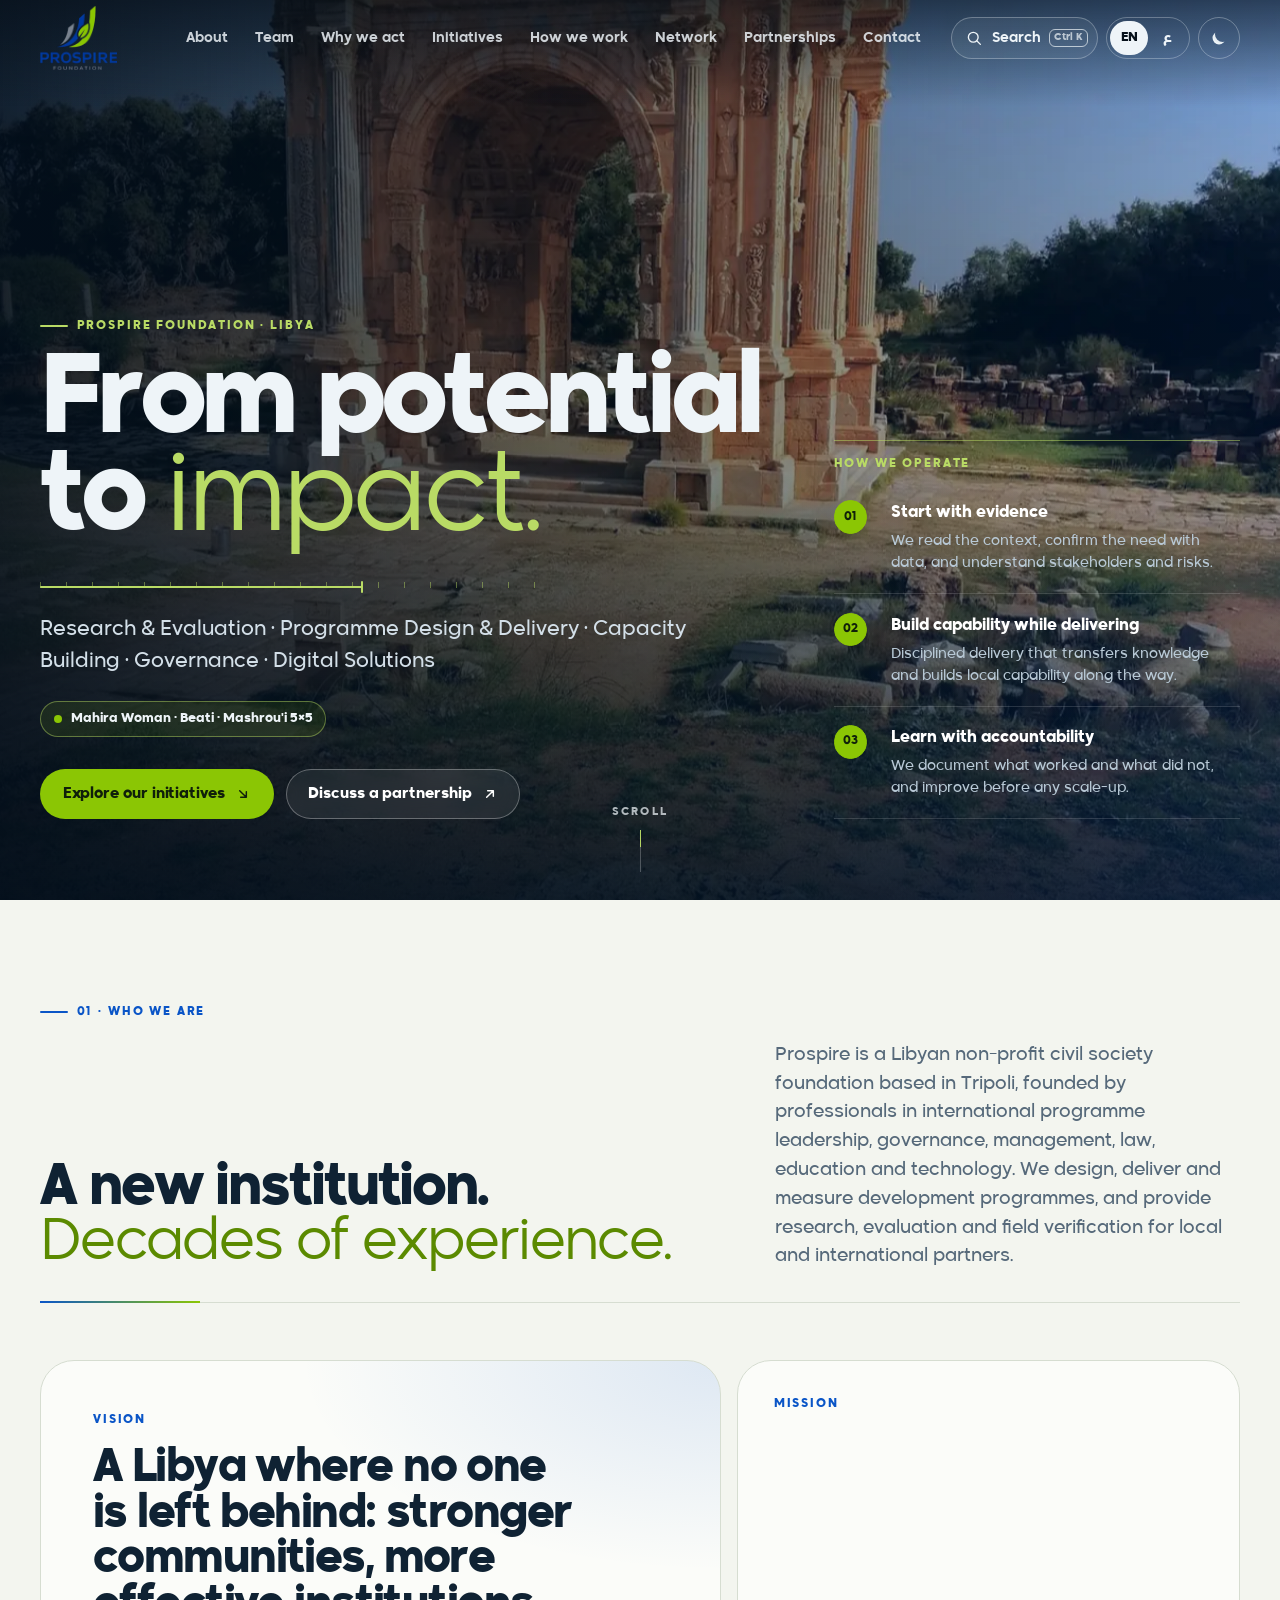
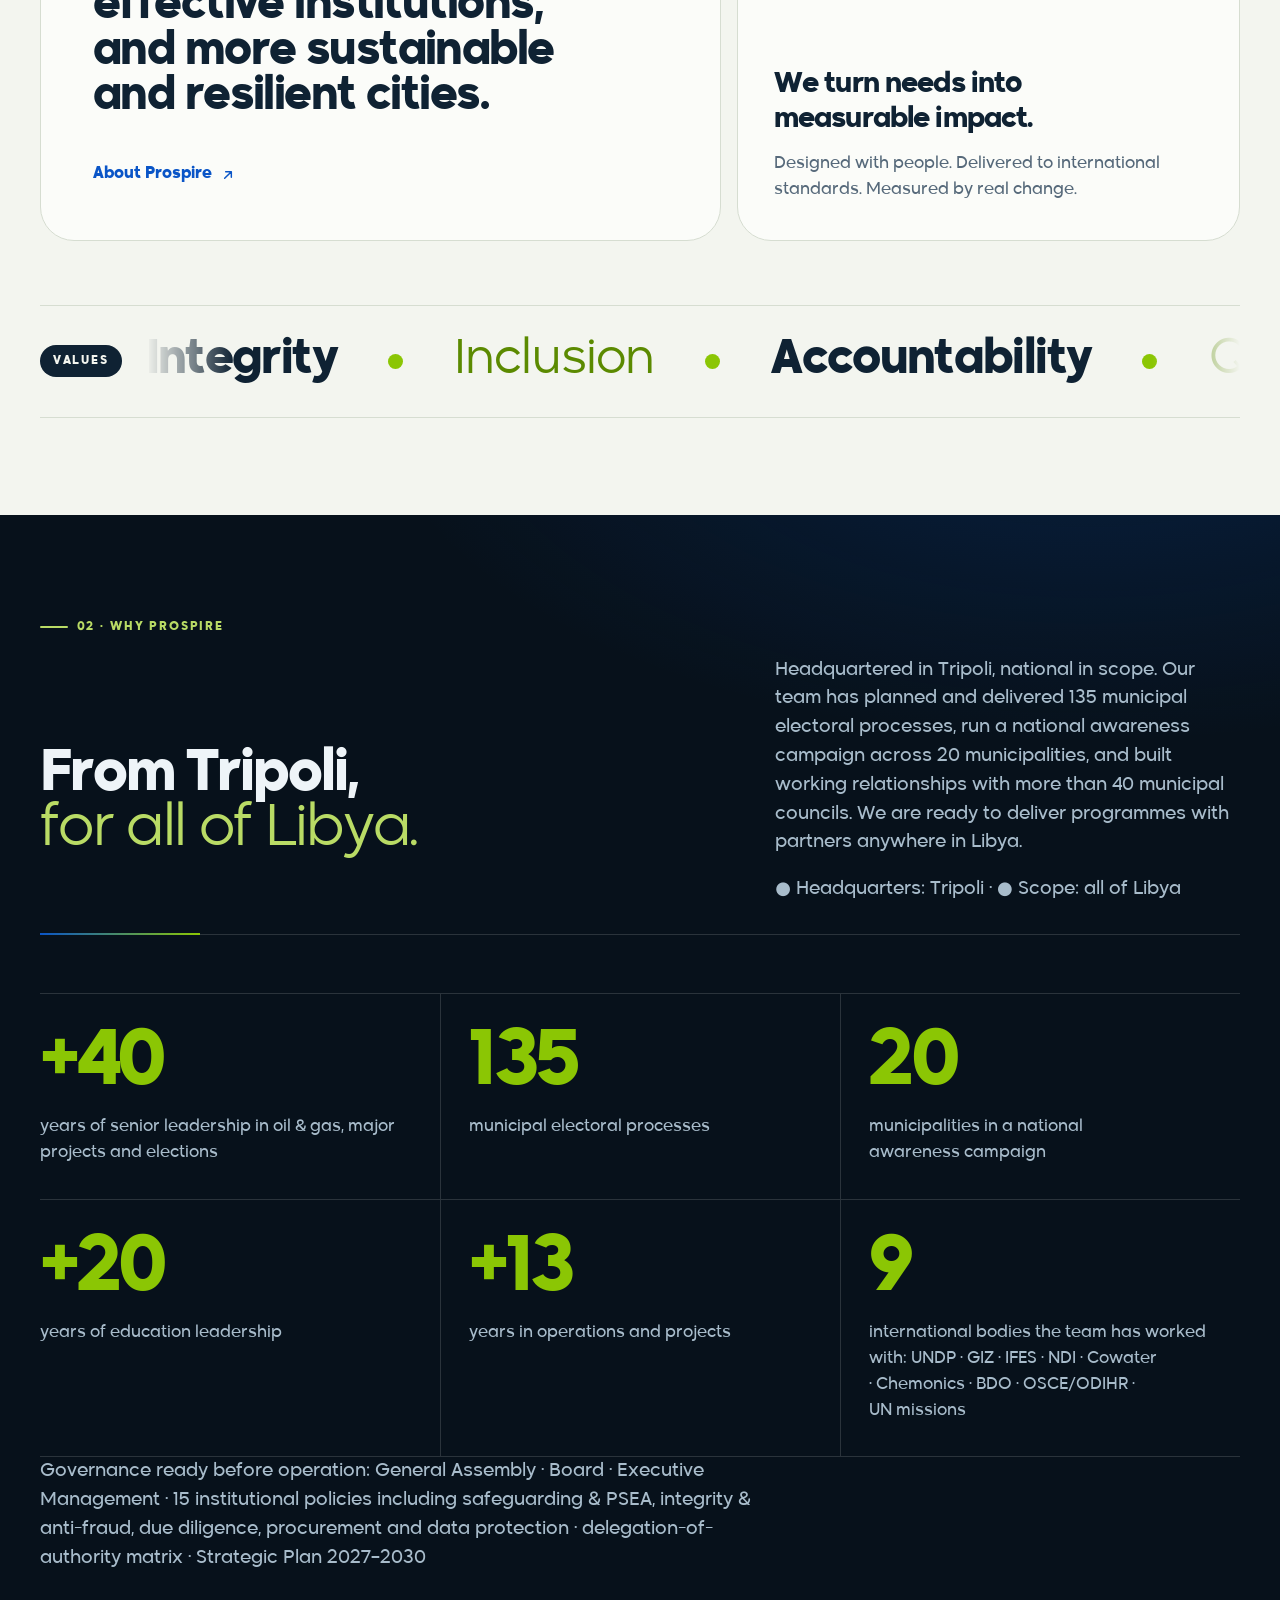
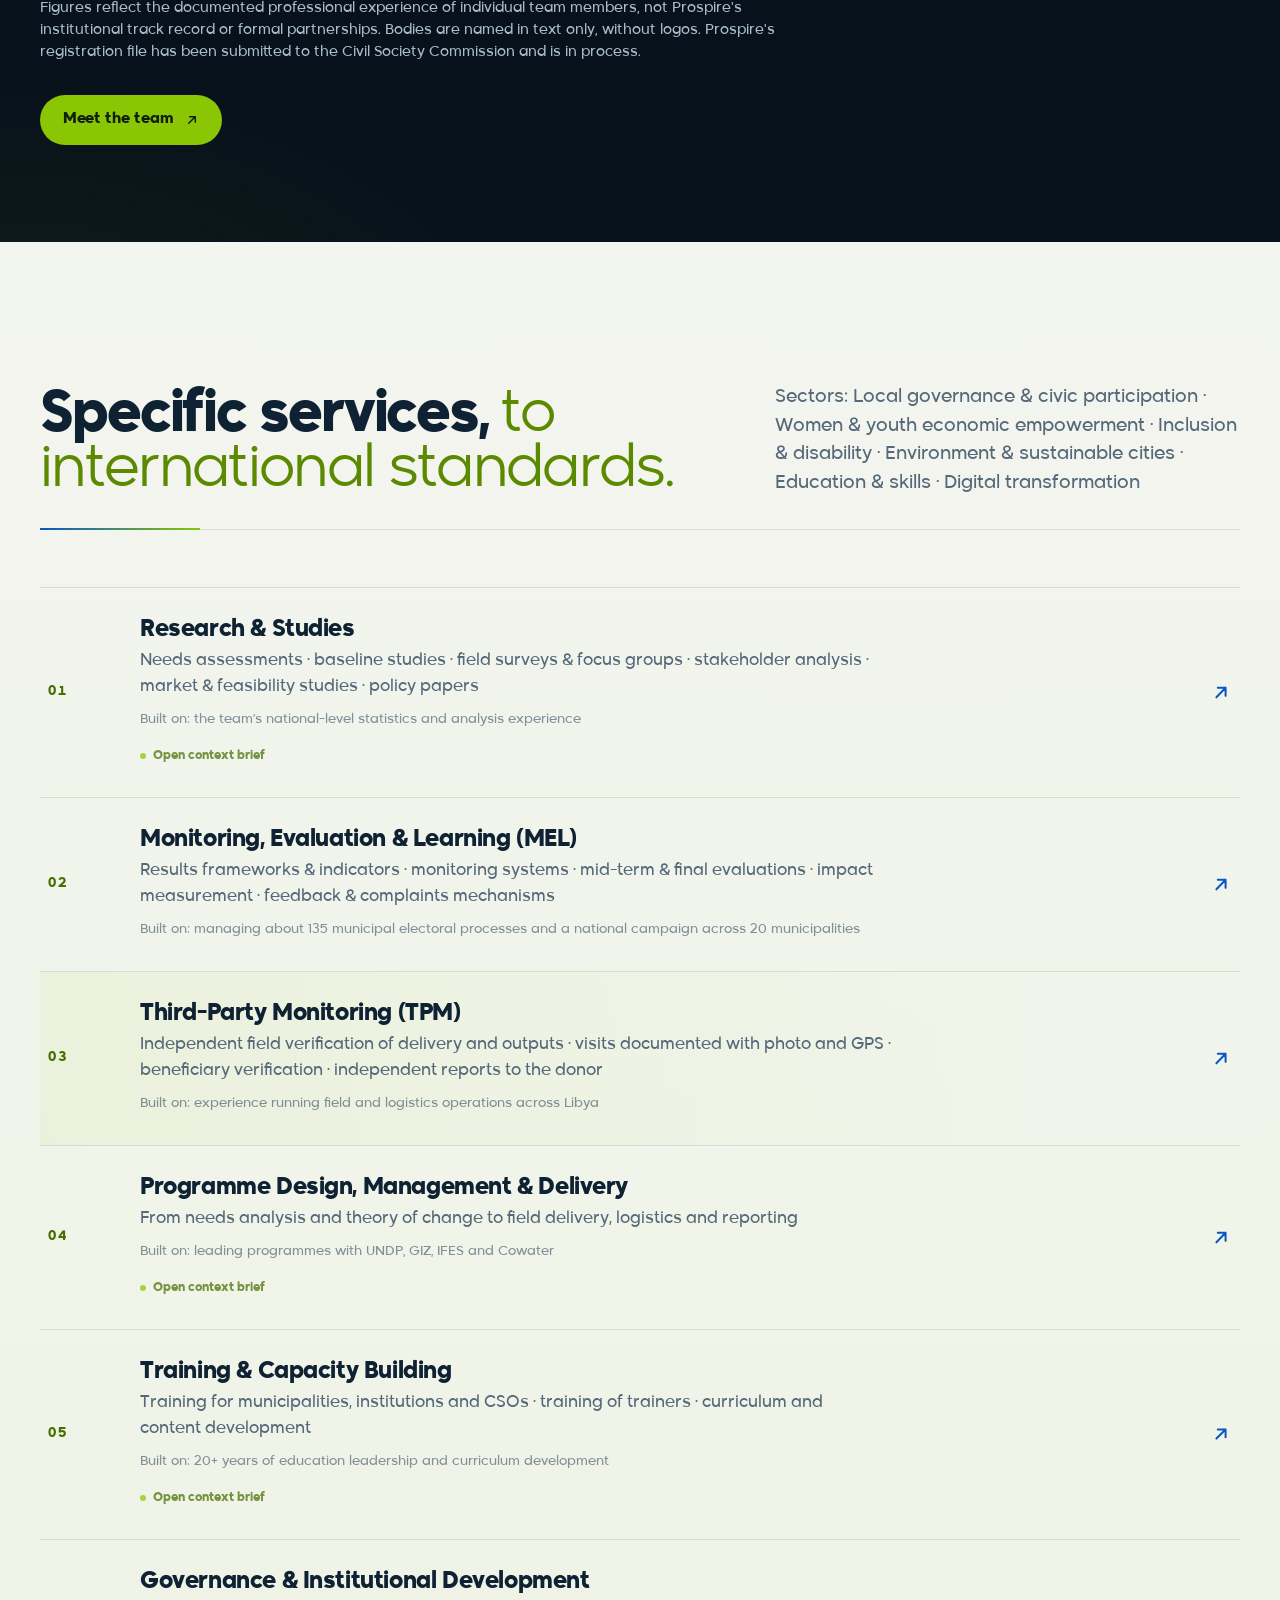
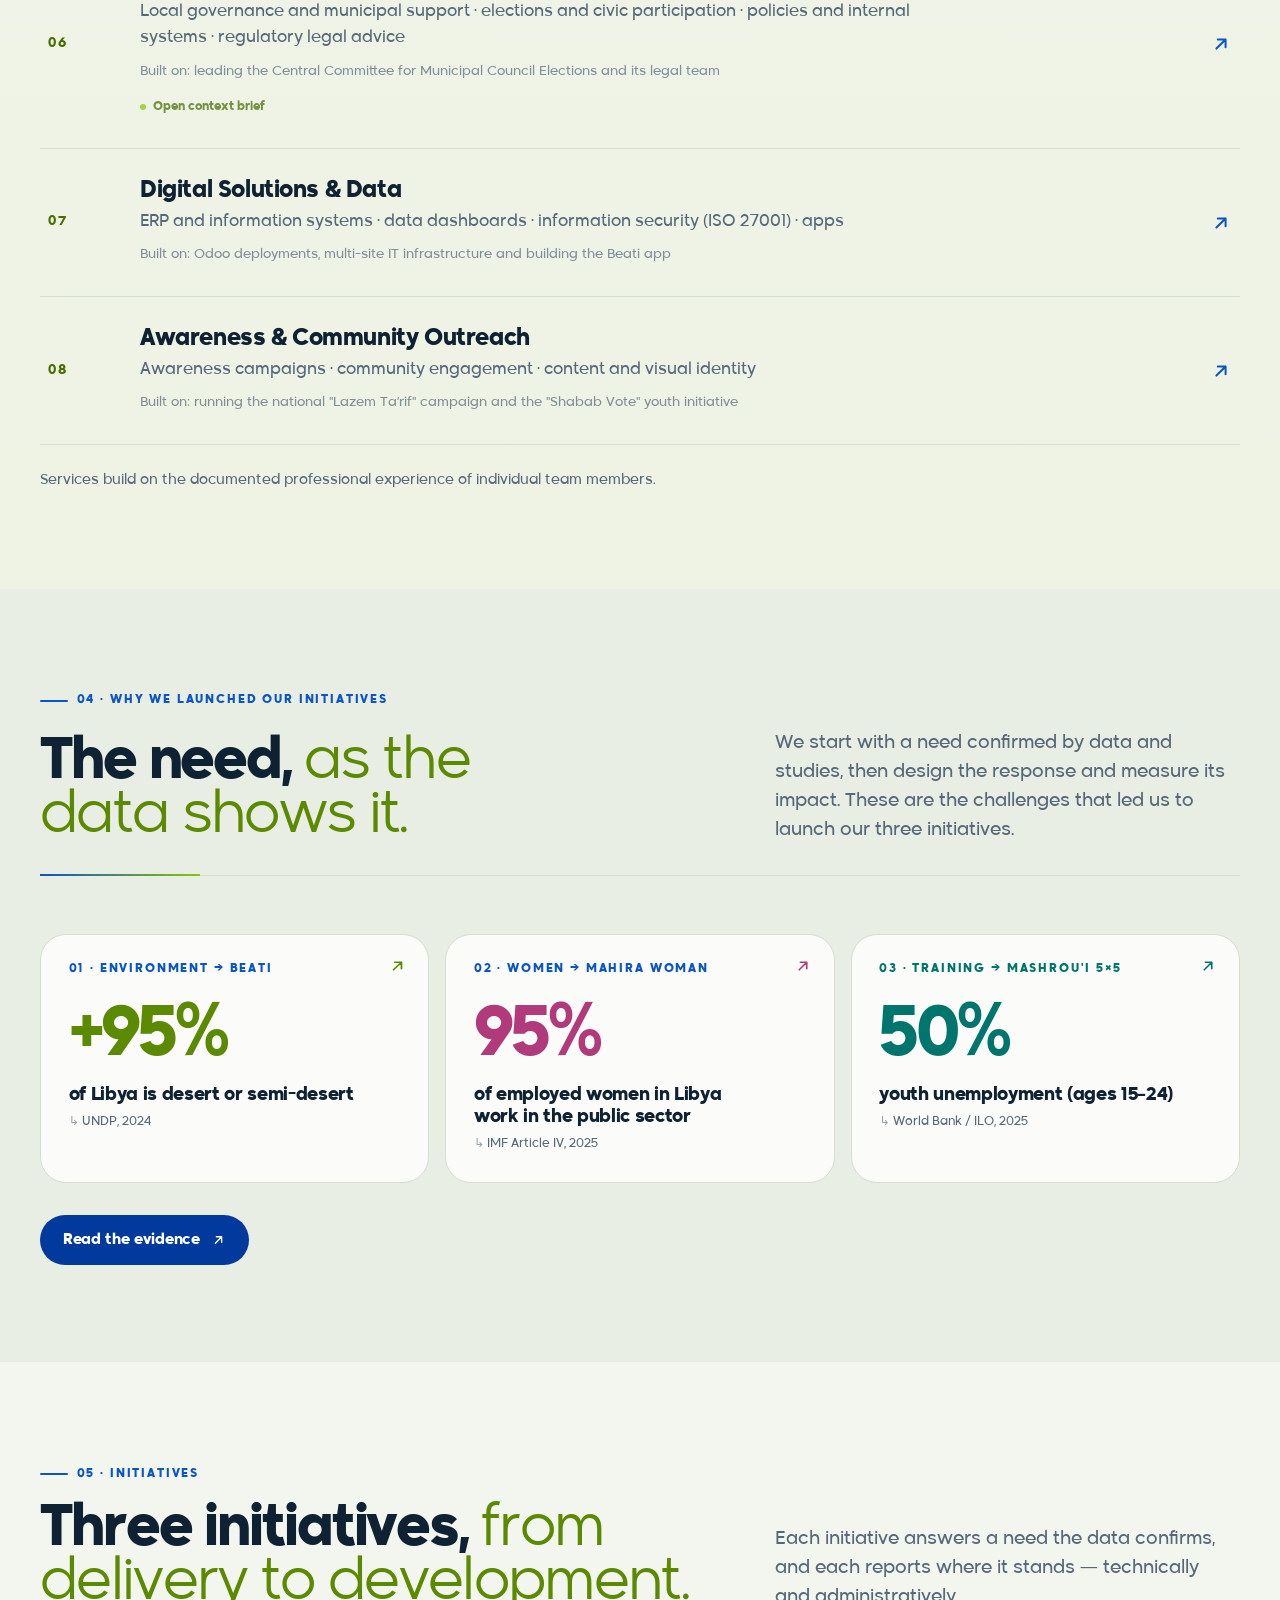
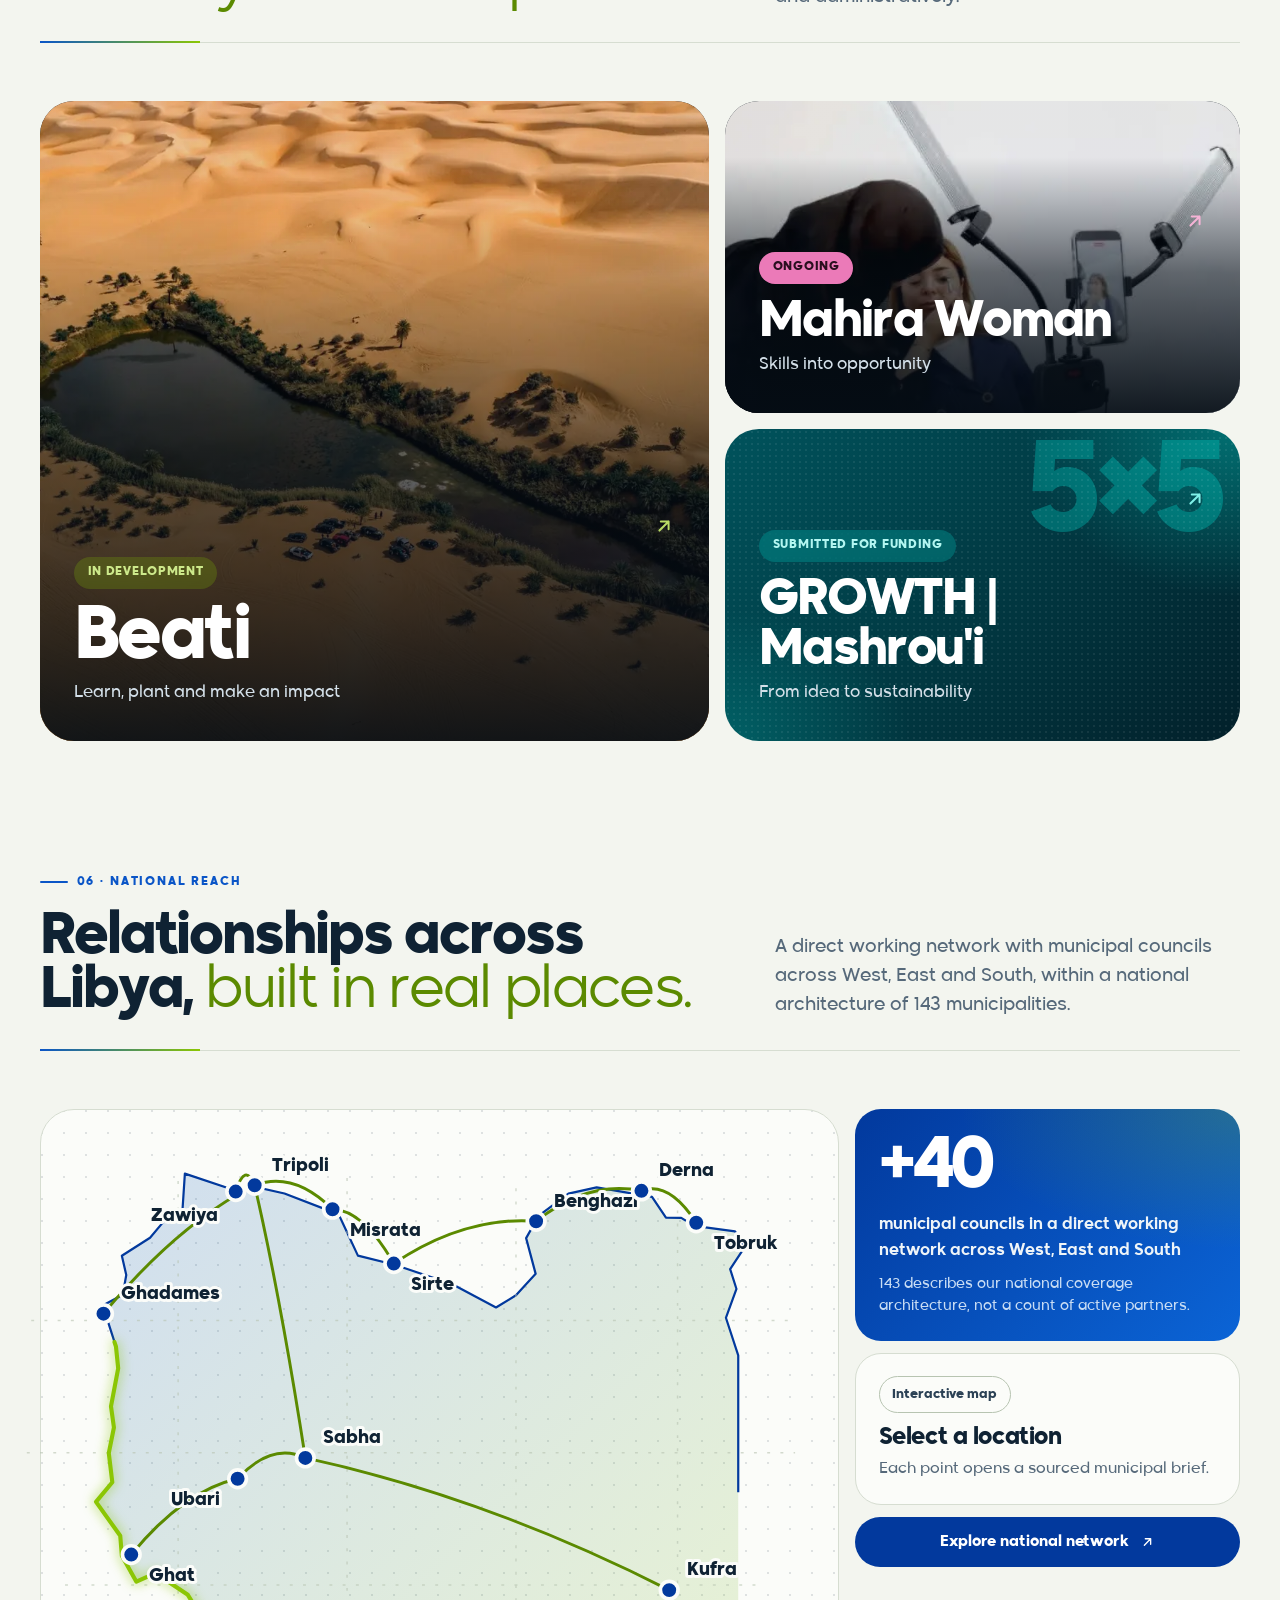
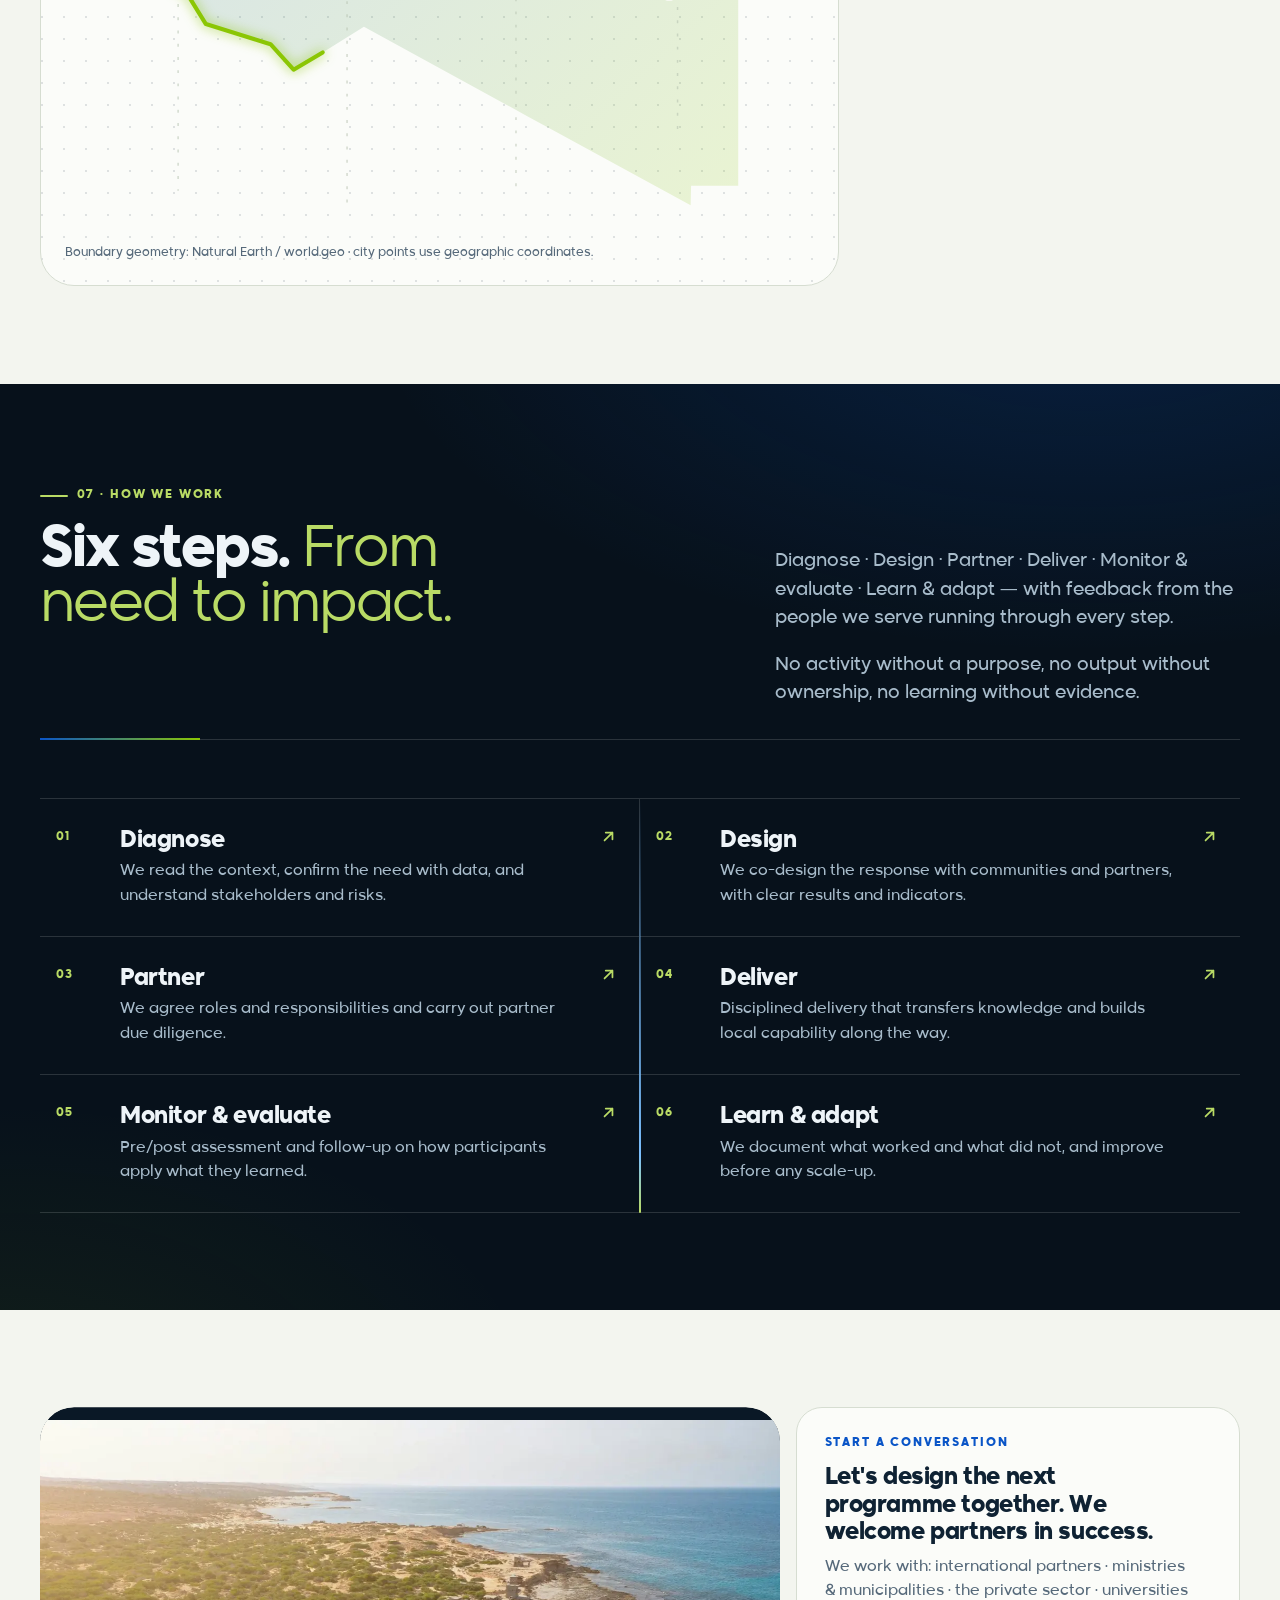
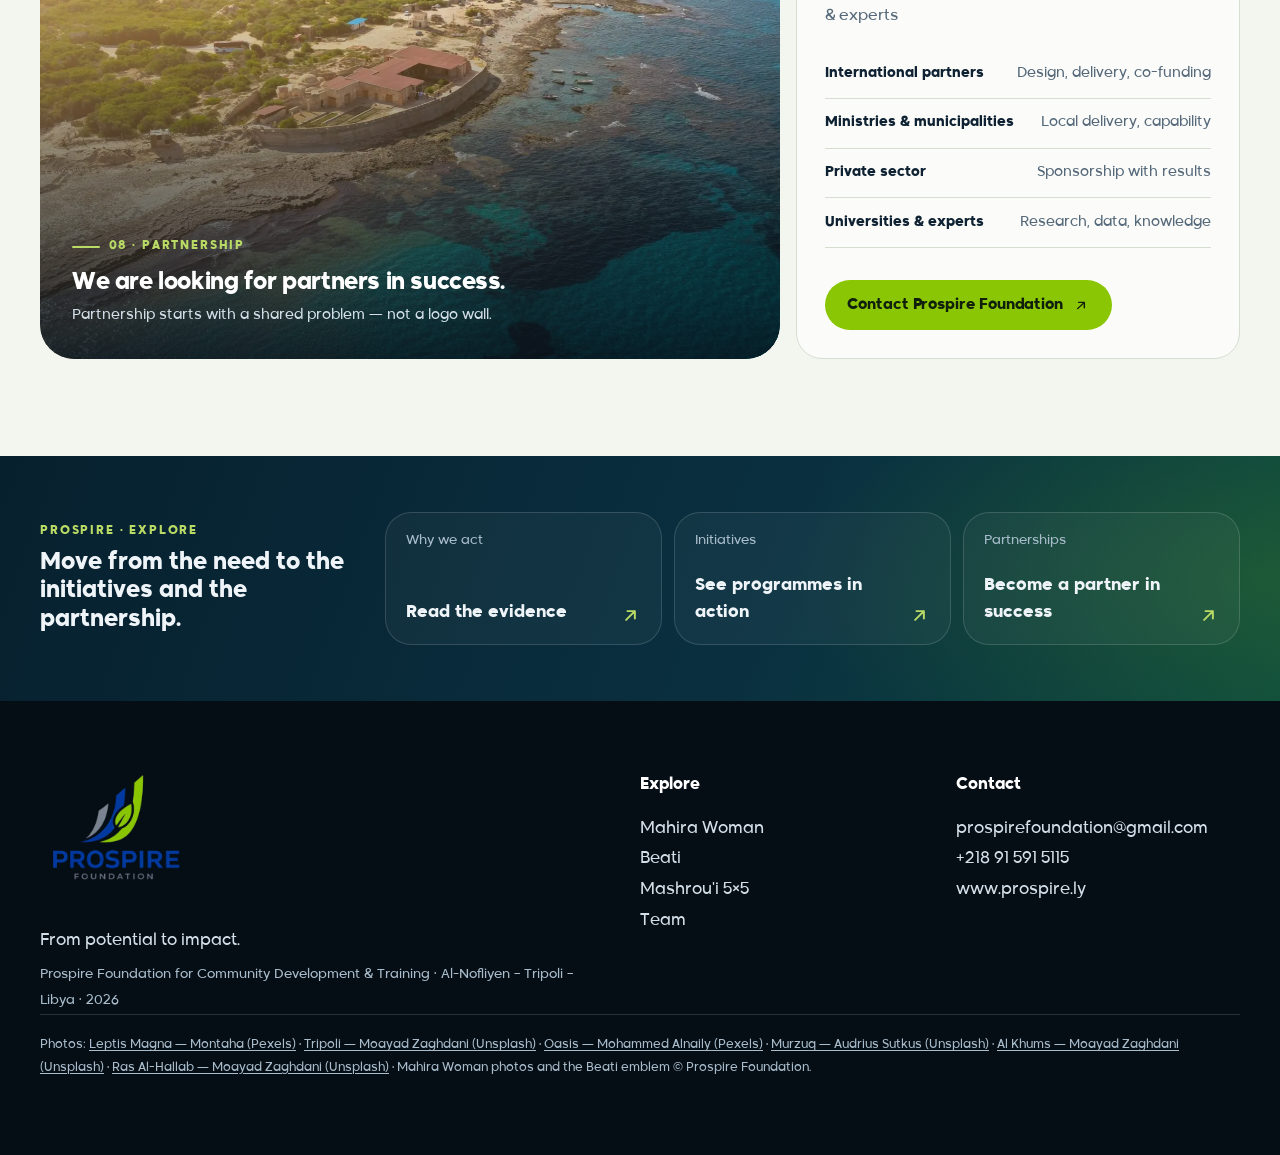
==== commit 7c9fdbc4: "Publish build 2026-11-02: 2026 profile content, initiative colours Site text aligned to the 8-page A" ====
--- a/index.html
+++ b/index.html
@@ -1 +1 @@
-<!doctype html> <html lang="en" dir="ltr" data-theme="light"> <head> <meta name="robots" content="noindex, nofollow"> <meta charset="utf-8"> <meta name="viewport" content="width=device-width,initial-scale=1,viewport-fit=cover"> <meta name="theme-color" content="#f3f5ef"> <meta name="color-scheme" content="light dark"> <title>Prospire Foundation</title> <meta name="description" content="Prospire Foundation for Community Development & Training — a Libyan civil society foundation that designs, delivers and measures development programmes."> <link rel="icon" href="favicon.ico"> <link rel="apple-touch-icon" href="assets/img/apple-touch-icon.png"> <link rel="preload" href="assets/fonts/madani-bold.woff2" as="font" type="font/woff2" crossorigin> <link rel="preload" href="assets/fonts/madani-regular.woff2" as="font" type="font/woff2" crossorigin> <script>!function(){var e=document.documentElement,t="en",a=null;try{var r=new URLSearchParams(location.search);r.get("lang")&&localStorage.setItem("prospire-lang",r.get("lang")),r.get("theme")&&localStorage.setItem("prospire-theme",r.get("theme")),t=localStorage.getItem("prospire-lang")||"en",a=localStorage.getItem("prospire-theme")}catch(e){}a||(a=window.matchMedia&&matchMedia("(prefers-color-scheme: dark)").matches?"dark":"light"),e.lang="ar"===t?"ar":"en",e.dir="ar"===t?"rtl":"ltr",e.setAttribute("data-theme","dark"===a?"dark":"light"),e.className+=" js"+(location.hash&&"#/home"!==location.hash?"":" is-intro")}()</script> <link rel="stylesheet" href="assets/css/styles.css"> </head> <body data-build="V5-SIGNATURE-MOTION"> <a class="skip-link" href="#main"><span data-en>Skip to content</span><span data-ar>تخطَّ إلى المحتوى</span></a> <header class="site-header" id="siteHeader"> <div class="shell header-row"> <a class="brand" href="#/home" data-label-en="Prospire Foundation — home" data-label-ar="مؤسسة بروسباير — الرئيسية"><img src="assets/img/prospire-logo.png" alt="Prospire Foundation" width="500" height="500" decoding="async"></a> <nav class="desktop-nav" data-label-en="Primary" data-label-ar="التنقل الرئيسي"> <span class="nav-indicator" aria-hidden="true"></span><a data-nav="about" href="#/about"><span data-en>About</span><span data-ar>عن المؤسسة</span></a><a data-nav="team" href="#/team"><span data-en>Team</span><span data-ar>الفريق</span></a><a data-nav="why" href="#/why"><span data-en>Why we act</span><span data-ar>لماذا أطلقنا مبادراتنا</span></a><a data-nav="initiatives" href="#/initiatives"><span data-en>Initiatives</span><span data-ar>المبادرات</span></a><a data-nav="method" href="#/method"><span data-en>How we work</span><span data-ar>كيف نعمل</span></a><a data-nav="network" href="#/network"><span data-en>Network</span><span data-ar>الامتداد الوطني</span></a><a data-nav="partnerships" href="#/partnerships"><span data-en>Partnerships</span><span data-ar>الشراكات</span></a><a data-nav="contact" href="#/contact"><span data-en>Contact</span><span data-ar>التواصل</span></a> </nav> <div class="actions"> <button class="cmdk-trigger" type="button" data-cmdk-open aria-haspopup="dialog" aria-keyshortcuts="Control+K Meta+K" data-label-en="Search pages" data-label-ar="البحث في الصفحات"> <svg viewBox="0 0 24 24" aria-hidden="true"><circle cx="11" cy="11" r="6.5"></circle><path d="m16 16 4.5 4.5"></path></svg><span class="cmdk-trigger-label"><span data-en>Search</span><span data-ar>بحث</span></span><kbd>⌘K</kbd> </button> <div class="lang-switch" role="group" data-label-en="Language" data-label-ar="اللغة"> <span class="lang-thumb" aria-hidden="true"></span> <button class="lang-btn" type="button" data-lang="en" lang="en" aria-label="English">EN</button> <button class="lang-btn" type="button" data-lang="ar" lang="ar" aria-label="العربية">ع</button> </div> <button class="icon-btn theme-toggle" id="themeToggle" type="button" data-label-en="Switch to dark theme" data-label-ar="التبديل إلى الوضع الداكن"> <svg class="theme-icon" viewBox="0 0 24 24" aria-hidden="true"> <mask id="themeMask"><rect width="24" height="24" fill="#fff"></rect><circle class="theme-bite" cx="24" cy="4" r="7" fill="#000"></circle></mask> <circle class="theme-core" cx="12" cy="12" r="5" mask="url(#themeMask)"></circle> <g class="theme-rays"><path d="M12 1.5v2.2M12 20.3v2.2M1.5 12h2.2M20.3 12h2.2M4.6 4.6l1.5 1.5M17.9 17.9l1.5 1.5M4.6 19.4l1.5-1.5M17.9 6.1l1.5-1.5"></path></g> </svg> </button> <button class="icon-btn menu-btn" id="menuToggle" type="button" aria-expanded="false" aria-controls="mobileMenu" data-label-en="Menu" data-label-ar="القائمة"> <span class="menu-lines" aria-hidden="true"><i></i><i></i></span> </button> </div> </div> <div class="scroll-progress" aria-hidden="true"><i></i></div> </header> <nav class="mobile-menu" id="mobileMenu" data-label-en="Menu" data-label-ar="القائمة" inert> <div class="shell mobile-menu-inner"> <a data-nav="about" href="#/about"><small>01</small><span data-en>About</span><span data-ar>عن المؤسسة</span><span class="arr" data-arr="e" aria-hidden="true"></span></a><a data-nav="team" href="#/team"><small>02</small><span data-en>Team</span><span data-ar>الفريق</span><span class="arr" data-arr="e" aria-hidden="true"></span></a><a data-nav="why" href="#/why"><small>03</small><span data-en>Why we act</span><span data-ar>لماذا أطلقنا مبادراتنا</span><span class="arr" data-arr="e" aria-hidden="true"></span></a><a data-nav="initiatives" href="#/initiatives"><small>04</small><span data-en>Initiatives</span><span data-ar>المبادرات</span><span class="arr" data-arr="e" aria-hidden="true"></span></a><a data-nav="method" href="#/method"><small>05</small><span data-en>How we work</span><span data-ar>كيف نعمل</span><span class="arr" data-arr="e" aria-hidden="true"></span></a><a data-nav="network" href="#/network"><small>06</small><span data-en>National network</span><span data-ar>الامتداد الوطني</span><span class="arr" data-arr="e" aria-hidden="true"></span></a><a data-nav="partnerships" href="#/partnerships"><small>07</small><span data-en>Partnerships</span><span data-ar>الشراكات</span><span class="arr" data-arr="e" aria-hidden="true"></span></a><a data-nav="contact" href="#/contact"><small>08</small><span data-en>Contact</span><span data-ar>التواصل</span><span class="arr" data-arr="e" aria-hidden="true"></span></a> </div> </nav> <button class="global-back" id="globalBack" type="button" hidden> <span class="arr" data-arr="w" aria-hidden="true"></span><span data-en>Back</span><span data-ar>رجوع</span> </button> <main id="main"> <section class="view active" data-view="home"> <section class="hero"> <div class="hero-bg"></div> <div class="shell hero-grid"> <div> <div class="kicker"><span data-en>PROSPIRE FOUNDATION · LIBYA</span><span data-ar>مؤسسة بروسباير · ليبيا</span></div> <h1> <span data-en>From potential<br>to <em>measurable impact.</em></span><span data-ar>من الإمكانات<br>إلى <em>أثر قابل للقياس.</em></span> </h1> <div class="measure-rule" aria-hidden="true"><i></i></div> <p class="hero-lead"> <span data-en>A Libyan civil society foundation that designs, delivers and measures development programmes — connecting the needs of Libyan communities and institutions with international standards of delivery and accountability.</span><span data-ar>مؤسسة مجتمع مدني ليبية تصمم البرامج التنموية وتنفذها وتقيس أثرها، وتربط احتياجات المجتمعات والمؤسسات الليبية بمعايير الجهات الدولية في التنفيذ والمساءلة.</span> </p> <div class="hero-pill-row"> <span class="sustain-pill"><span data-en>Mahira Woman · Beati · Mashrou'i 5×5</span><span data-ar>امرأة ماهرة · بيئتي · مشروعي 5×5</span></span> </div> <div class="hero-actions"> <a class="button primary" href="#/initiatives"><span data-en>Explore our initiatives</span><span data-ar>استكشف مبادراتنا</span><span class="arr" data-arr="se" aria-hidden="true"></span></a><a class="button ghost" href="#/contact?topic=partnership"><span data-en>Discuss a partnership</span><span data-ar>ناقش فرصة شراكة</span><span class="arr" data-arr="ne" aria-hidden="true"></span></a> </div> </div> <div data-label-en="Prospire operating principles" data-label-ar="مبادئ عمل بروسباير" class="hero-index principles-panel"> <div class="principles-label"><span data-en>HOW WE OPERATE</span><span data-ar>كيف نعمل</span></div> <article class="principle-row"> <span class="principle-no">01</span> <div class="principle-copy"> <b><span data-en>Start with evidence</span><span data-ar>نبدأ بالدليل</span></b><small><span data-en>We read the context, confirm the need with data, and understand stakeholders and risks.</span><span data-ar>نقرأ السياق، ونتحقق من الحاجة بالبيانات، ونفهم أصحاب المصلحة والمخاطر.</span></small> </div> </article> <article class="principle-row"> <span class="principle-no">02</span> <div class="principle-copy"> <b><span data-en>Build capability while delivering</span><span data-ar>نبني القدرة أثناء التنفيذ</span></b><small><span data-en>Disciplined delivery that transfers knowledge and builds local capability along the way.</span><span data-ar>تنفيذ منضبط ينقل المعرفة ويبني القدرات المحلية أثناء العمل.</span></small> </div> </article> <article class="principle-row"> <span class="principle-no">03</span> <div class="principle-copy"> <b><span data-en>Learn with accountability</span><span data-ar>نتعلم بمساءلة</span></b><small><span data-en>We document what worked and what did not, and improve before any scale-up.</span><span data-ar>نوثق ما نجح وما لم ينجح، ونحسّن قبل أي توسع.</span></small> </div> </article> </div> </div> <button class="scroll-cue" type="button" data-scroll-next><span data-en>Scroll</span><span data-ar>مرّر للأسفل</span><i aria-hidden="true"></i></button> </section> <section class="section"> <div class="shell"> <div class="section-head reveal"> <div><span class="section-no"><span data-en>01 · WHO WE ARE</span><span data-ar>01 · من نحن</span></span></div> <div> <h2><span data-en>A new institution. <em>Decades of experience.</em></span><span data-ar>مؤسسة جديدة… <em>وخبرة تمتد عقودًا.</em></span></h2> <p class="lede"> <span data-en>Founded by senior professionals in international programme leadership, governance, economics, law, education and technology. We do not start with an idea in search of funding; we start with a need the data confirms, then design the response.</span><span data-ar>أسستها نخبة من المتخصصين في قيادة البرامج الدولية والحوكمة والاقتصاد والقانون والتعليم والتقنية. لا نبدأ بفكرة نبحث لها عن تمويل؛ نبدأ بحاجة تثبتها البيانات، ثم نصمم الاستجابة.</span> </p> </div> </div> <div class="identity-editorial reveal"> <article class="identity-feature"> <span class="num"><span data-en>VISION</span><span data-ar>الرؤية</span></span> <h3><span data-en>Stronger communities, more effective institutions, and more sustainable and resilient cities.</span><span data-ar>مجتمعات أكثر قدرة، ومؤسسات أكثر فاعلية، ومدن أكثر استدامة ومرونة.</span></h3> <a class="text-link" href="#/about"><span data-en>About Prospire</span><span data-ar>عن بروسباير</span><span class="arr" data-arr="ne" aria-hidden="true"></span></a> </article> <div class="identity-stack"> <article class="identity-panel"> <span class="num"><span data-en>MISSION</span><span data-ar>الرسالة</span></span> <h3><span data-en>To turn ideas into practical, measurable and sustainable results through knowledge, experience, capacity building and responsible partnerships.</span><span data-ar>تحويل الأفكار إلى نتائج عملية قابلة للقياس ومستدامة، عبر المعرفة والخبرة وبناء القدرات والشراكات المسؤولة.</span></h3> </article> </div> </div> <div class="values-band reveal" role="group" data-label-en="Values" data-label-ar="القيم"> <span class="values-label"><span data-en>VALUES</span><span data-ar>القيم</span></span> <div class="marquee" data-marquee> <ul class="marquee-list"> <li><span data-en>Integrity</span><span data-ar>النزاهة</span></li> <li><span data-en>Inclusion</span><span data-ar>الشمول</span></li> <li><span data-en>Accountability</span><span data-ar>المساءلة</span></li> <li><span data-en>Quality &amp; learning</span><span data-ar>الجودة والتعلم</span></li> <li><span data-en>Sustainability</span><span data-ar>الاستدامة</span></li> </ul> </div> </div> </div> </section> <section class="section dark"> <div class="shell"> <div class="section-head reveal"> <div><span class="section-no"><span data-en>02 · OUR TEAM IN NUMBERS</span><span data-ar>02 · الفريق بالأرقام</span></span></div> <div> <h2><span data-en>Leadership behind <em>national milestones.</em></span><span data-ar>قيادة صنعت <em>محطات وطنية.</em></span></h2> <p class="lede"><span data-en>Experience in official projects, civil society and international programmes.</span><span data-ar>خبرات في المشاريع الرسمية والعمل المدني والبرامج الدولية.</span></p> </div> </div> <div class="team-numbers"> <div class="tn"><strong>+40</strong><p><span data-en>years of senior leadership in oil &amp; gas, major projects and electoral operations</span><span data-ar>عامًا من القيادة العليا في النفط والغاز والمشروعات الكبرى والعمليات الانتخابية</span></p></div> <div class="tn"><strong>135</strong><p><span data-en>municipal electoral processes planned and delivered under team leadership</span><span data-ar>عملية انتخابية بلدية خُطط لها ونُفذت تحت قيادة أعضاء من الفريق</span></p></div> <div class="tn"><strong>60</strong><p><span data-en>municipal councils in a direct working network across West, East and South</span><span data-ar>مجلسًا بلديًا في شبكة عمل مباشرة تغطي الغرب والشرق والجنوب</span></p></div> <div class="tn"><strong>+13</strong><p><span data-en>years in operations and project management in oil &amp; gas and technology</span><span data-ar>عامًا في العمليات وإدارة المشاريع في قطاع النفط والغاز والتقنية</span></p></div> <div class="tn"><strong>7</strong><p><span data-en>international bodies the team has worked with: UNDP · IFES · GIZ · Cowater · Chemonics · OSCE/ODIHR · UN missions</span><span data-ar>جهات دولية عمل معها الفريق: UNDP · IFES · GIZ · Cowater · Chemonics · OSCE/ODIHR · بعثات الأمم المتحدة</span></p></div> <div class="tn"><strong>13</strong><p><span data-en>members across governance and delivery: management, law, programmes, education, technology, partnerships</span><span data-ar>عضوًا في الحوكمة والتنفيذ: إدارة، قانون، برامج، تعليم، تقنية، شراكات</span></p></div> </div> <p class="fine-note"><span data-en>Figures reflect the documented professional experience of team members; they are not Prospire’s own institutional track record. Prospire’s registration file has been submitted to the Civil Society Commission (in process).</span><span data-ar>الأرقام تعكس الخبرات المهنية الموثقة لأعضاء الفريق، ولا تمثل سجلًا تنفيذيًا مؤسسيًا لبروسباير. ملف تسجيل المؤسسة مقدَّم إلى مفوضية المجتمع المدني (قيد الإجراء).</span></p> <div class="section-cta"><a class="button primary" href="#/team"><span data-en>Meet the team</span><span data-ar>تعرّف على الفريق</span><span class="arr" data-arr="ne" aria-hidden="true"></span></a></div> </div> </section> <section class="section services-preview"> <div class="shell"> <div class="section-head reveal"> <div><span class="section-no"><span data-en>03 · WHAT WE DO</span><span data-ar>03 · ماذا نقدم</span></span></div> <div> <h2><span data-en>From evidence to <em>actionable support.</em></span><span data-ar>من الدليل إلى <em>دعم قابل للتطبيق.</em></span></h2> <p class="lede"><span data-en>Programme &amp; project delivery · Advisory &amp; institutional development · Training &amp; capacity building · Community development · Research, MEL &amp; impact · Environment &amp; sustainability · Digital solutions</span><span data-ar>تنفيذ البرامج والمشروعات · الاستشارات والتطوير المؤسسي · التدريب وبناء القدرات · التنمية المجتمعية · البحوث والمتابعة والتقييم · الاستدامة والبيئة · الحلول الرقمية</span></p> </div> </div> <div class="service-editorial reveal"> <a class="service-row" href="#/method"><span class="service-no">01</span> <div> <h3><span data-en>Programme &amp; project design</span><span data-ar>تصميم البرامج والمشروعات</span></h3> <p><span data-en>Needs assessment, intervention logic, workplans, delivery architecture and results frameworks.</span><span data-ar>تقييم الاحتياجات، ومنطق التدخل، وخطط العمل، وهندسة التنفيذ وأطر النتائج.</span></p> </div> <span class="service-arrow arr" data-arr="ne" aria-hidden="true"></span></a> <a class="service-row" href="#/method"><span class="service-no">02</span> <div> <h3><span data-en>Capacity building &amp; learning</span><span data-ar>بناء القدرات والتعلم</span></h3> <p><span data-en>Practical, needs-based learning with assessment, application follow-up and institutional transfer.</span><span data-ar>تعلم تطبيقي مبني على الاحتياج مع القياس ومتابعة التطبيق ونقل المعرفة للمؤسسات.</span></p> </div> <span class="service-arrow arr" data-arr="ne" aria-hidden="true"></span></a> <a class="service-row featured" href="#/method"><span class="service-no">03</span> <div> <h3><span data-en>Research, national data &amp; advisory</span><span data-ar>البحوث والبيانات الوطنية والاستشارات</span></h3> <p><span data-en>Research, national-data compilation and analysis, baselines, dashboards, evidence briefs and advisory support for planning and decisions.</span><span data-ar>البحوث وتجميع وتنظيم وتحليل البيانات الوطنية، وخطوط الأساس، ولوحات البيانات، والمذكرات التحليلية، والاستشارات لدعم التخطيط وصنع القرار.</span></p> </div> <span class="service-arrow arr" data-arr="ne" aria-hidden="true"></span></a> <a class="service-row" href="#/method"><span class="service-no">04</span> <div> <h3><span data-en>Local development, environment &amp; resilience</span><span data-ar>التنمية المحلية والبيئة والمرونة</span></h3> <p><span data-en>Participatory local solutions, municipal support, environmental programmes and sustainable-city initiatives.</span><span data-ar>حلول محلية تشاركية، ودعم البلديات، والبرامج البيئية ومبادرات المدن المستدامة.</span></p> </div> <span class="service-arrow arr" data-arr="ne" aria-hidden="true"></span></a> </div> </div> </section> <section class="section soft"> <div class="shell"> <div class="section-head reveal"> <div><span class="section-no"><span data-en>04 · WHY WE LAUNCHED OUR INITIATIVES</span><span data-ar>04 · لماذا أطلقنا مبادراتنا؟</span></span></div> <div> <h2><span data-en>The need, <em>as the data shows it.</em></span><span data-ar>الحاجة <em>كما تثبتها البيانات.</em></span></h2> <p class="lede"><span data-en>We start with a need confirmed by data and studies, then design the response and measure its impact. These are the challenges that led us to launch our three initiatives.</span><span data-ar>نبدأ بحاجة تثبتها البيانات والدراسات، ثم نصمم الاستجابة ونقيس أثرها. هذه هي التحديات التي دفعتنا إلى إطلاق مبادراتنا الثلاث.</span></p> </div> </div> <div class="grid g3 why-teasers"> <article class="card link why-card env" data-route="why"> <span class="num"><span data-en>01 · ENVIRONMENT → BEATI</span><span data-ar>01 · البيئة ← بيئتي</span></span> <strong class="why-big">+95%</strong> <h3><span data-en>of Libya is desert or semi-desert</span><span data-ar>من أراضي ليبيا صحراوية أو شبه صحراوية</span></h3> <small class="src">UNDP, 2024</small> <span class="arrow arr" data-arr="ne" aria-hidden="true"></span> </article> <article class="card link why-card women" data-route="why"> <span class="num"><span data-en>02 · WOMEN → MAHIRA WOMAN</span><span data-ar>02 · المرأة ← امرأة ماهرة</span></span> <strong class="why-big">95%</strong> <h3><span data-en>of employed women in Libya work in the public sector</span><span data-ar>من النساء العاملات في ليبيا يعملن في القطاع العام</span></h3> <small class="src">IMF Article IV, 2025</small> <span class="arrow arr" data-arr="ne" aria-hidden="true"></span> </article> <article class="card link why-card train" data-route="why"> <span class="num"><span data-en>03 · TRAINING → MASHROU'I 5×5</span><span data-ar>03 · التدريب ← مشروعي 5×5</span></span> <strong class="why-big">50%</strong> <h3><span data-en>youth unemployment (ages 15–24)</span><span data-ar>بطالة الشباب (15–24 سنة)</span></h3> <small class="src">World Bank / ILO, 2025</small> <span class="arrow arr" data-arr="ne" aria-hidden="true"></span> </article> </div> <div class="section-cta"><a class="button blue" href="#/why"><span data-en>Read the evidence</span><span data-ar>اقرأ الأدلة</span><span class="arr" data-arr="ne" aria-hidden="true"></span></a></div> </div> </section> <section class="section"> <div class="shell"> <div class="section-head reveal"> <div><span class="section-no"><span data-en>05 · INITIATIVES</span><span data-ar>05 · المبادرات</span></span></div> <div> <h2><span data-en>Three initiatives. <em>One way of working.</em></span><span data-ar>ثلاث مبادرات. <em>ومنهج عمل واحد.</em></span></h2> <p class="lede"><span data-en>Each initiative answers a need the data confirms, and each reports where it stands — technically and administratively.</span><span data-ar>كل مبادرة تستجيب لحاجة تثبتها البيانات، وتوضح أين وصلت فنيًا وإداريًا.</span></p> </div> </div> <div class="init-grid"> <article class="init-card init-card--beati" data-route="beati"> <img src="assets/img/beati-oasis.webp" alt="Oasis lake among sand dunes in Libya" loading="lazy" decoding="async"> <div class="init-copy"> <span class="status"><span data-en data-field="beati.status_badge.en">Test release: November 2026</span><span data-ar data-field="beati.status_badge.ar">الإطلاق التجريبي: نوفمبر 2026</span></span> <h3><span data-en>Beati</span><span data-ar>بيئتي</span></h3> <p><span data-en>Learn, plant and make an impact</span><span data-ar>تعلّم، ازرع، واصنع أثرًا</span></p> <span class="arrow arr" data-arr="ne" aria-hidden="true"></span> </div> </article> <article class="init-card init-card--mahira" data-route="mahira"> <img src="assets/img/mahira-practice.webp" alt="Practical makeup training during the initiative" loading="lazy" decoding="async"> <div class="init-copy"> <span class="status"><span data-en data-field="mahira-woman.status_badge.en">Phase 1 delivered</span><span data-ar data-field="mahira-woman.status_badge.ar">نُفذت المرحلة الأولى</span></span> <h3><span data-en>Mahira Woman</span><span data-ar>امرأة ماهرة</span></h3> <p><span data-en>Skills into opportunity</span><span data-ar>من المهارة إلى الفرصة</span></p> <span class="arrow arr" data-arr="ne" aria-hidden="true"></span> </div> </article> <article class="init-card init-card--five" data-route="mashroui"> <div class="five-mark" aria-hidden="true">5×5</div> <div class="init-copy"> <span class="status"><span data-en data-field="mashroui-5x5.status_badge.en">A GROWTH programme · first cohort in preparation</span><span data-ar data-field="mashroui-5x5.status_badge.ar">برنامج مبادرة GROWTH · الدورة الأولى قيد الإعداد</span></span> <h3><span data-en>Mashrou'i 5×5</span><span data-ar>مشروعي 5×5</span></h3> <p><span data-en>From idea to sustainability</span><span data-ar>من الفكرة إلى الاستدامة</span></p> <span class="arrow arr" data-arr="ne" aria-hidden="true"></span> </div> </article> </div> </div> </section> <section class="section"> <div class="shell"> <div class="section-head reveal"> <div><span class="section-no"><span data-en>06 · NATIONAL REACH</span><span data-ar>06 · الامتداد الوطني</span></span></div> <div> <h2><span data-en>Relationships across Libya, <em>built in real places.</em></span><span data-ar>علاقات عبر ليبيا، <em>مبنية في أماكن حقيقية.</em></span></h2> <p class="lede"><span data-en>A direct working network with municipal councils across West, East and South, within a national architecture of 143 municipalities.</span><span data-ar>شبكة عمل مباشرة مع مجالس بلدية في الغرب والشرق والجنوب، ضمن بنية وطنية من 143 بلدية.</span></p> </div> </div> <div class="map-shell reveal"> <div class="map-panel"> <div class="map-canvas" data-map="home" data-label-en="Interactive Libya national network map" data-label-ar="خريطة تفاعلية للامتداد الوطني في ليبيا"></div> <small class="map-source"><span data-en>Boundary geometry: Natural Earth / world.geo · city points use geographic coordinates.</span><span data-ar>هندسة الحدود: Natural Earth / world.geo · مواقع المدن مبنية على الإحداثيات الجغرافية.</span></small> </div> <div class="map-info"> <div class="stat"> <strong>60</strong><span data-en>municipal councils in a direct working network across West, East and South</span><span data-ar>مجلسًا بلديًا في شبكة عمل مباشرة تغطي الغرب والشرق والجنوب</span> <small><span data-en>143 describes our national coverage architecture, not a count of active partners.</span><span data-ar>الرقم 143 يمثل بنية التغطية الوطنية، وليس عدد الشركاء النشطين.</span></small> </div> <div class="map-readout" id="homeMapReadout"> <span class="pill"><span data-en>Interactive map</span><span data-ar>خريطة تفاعلية</span></span> <h3><span data-en>Select a location</span><span data-ar>اختر موقعًا</span></h3> <p><span data-en>Each point opens a sourced municipal brief.</span><span data-ar>تفتح كل نقطة ملفًا بلديًا موثق المصادر.</span></p> </div> <a class="button blue" href="#/network"><span data-en>Explore national network</span><span data-ar>استكشف الامتداد الوطني</span><span class="arr" data-arr="ne" aria-hidden="true"></span></a> </div> </div> </div> </section> <section class="section dark"> <div class="shell"> <div class="section-head reveal"> <div><span class="section-no"><span data-en>07 · HOW WE WORK</span><span data-ar>07 · كيف نعمل</span></span></div> <div> <h2><span data-en>Six steps. <em>From need to impact.</em></span><span data-ar>ست خطوات. <em>من الحاجة إلى الأثر.</em></span></h2> <p class="lede"><span data-en>We apply the same method in every initiative, so results can be tracked, compared and improved.</span><span data-ar>نطبق المنهج نفسه في كل مبادرة، حتى تكون النتائج قابلة للتتبع والمقارنة والتحسين.</span></p> </div> </div> <div class="strategy-rail-list reveal"> <a class="strategy-rail-item" href="#/method"><span>01</span><div><h3><span data-en>Diagnose</span><span data-ar>التشخيص</span></h3><p><span data-en>We read the context, confirm the need with data, and understand stakeholders and risks.</span><span data-ar>نقرأ السياق، ونتحقق من الحاجة بالبيانات، ونفهم أصحاب المصلحة والمخاطر.</span></p></div><i class="arrow arr" data-arr="ne" aria-hidden="true"></i></a> <a class="strategy-rail-item" href="#/method"><span>02</span><div><h3><span data-en>Design</span><span data-ar>التصميم</span></h3><p><span data-en>We co-design the response with communities and partners, with clear results and indicators.</span><span data-ar>نصمم التدخل مع المجتمع والشركاء، بنتائج ومؤشرات واضحة.</span></p></div><i class="arrow arr" data-arr="ne" aria-hidden="true"></i></a> <a class="strategy-rail-item" href="#/method"><span>03</span><div><h3><span data-en>Partner</span><span data-ar>الشراكة</span></h3><p><span data-en>We agree roles and responsibilities and carry out partner due diligence.</span><span data-ar>نحدد الأدوار والمسؤوليات، ونجري العناية الواجبة للشركاء.</span></p></div><i class="arrow arr" data-arr="ne" aria-hidden="true"></i></a> <a class="strategy-rail-item" href="#/method"><span>04</span><div><h3><span data-en>Deliver</span><span data-ar>التنفيذ</span></h3><p><span data-en>Disciplined delivery that transfers knowledge and builds local capability along the way.</span><span data-ar>تنفيذ منضبط ينقل المعرفة ويبني القدرات المحلية أثناء العمل.</span></p></div><i class="arrow arr" data-arr="ne" aria-hidden="true"></i></a> <a class="strategy-rail-item" href="#/method"><span>05</span><div><h3><span data-en>Measure</span><span data-ar>القياس</span></h3><p><span data-en>Pre/post assessment and follow-up on how participants apply what they learned.</span><span data-ar>قياس قبلي وبعدي، ومتابعة تطبيق ما تعلّمه المشاركون بعد البرنامج.</span></p></div><i class="arrow arr" data-arr="ne" aria-hidden="true"></i></a> <a class="strategy-rail-item" href="#/method"><span>06</span><div><h3><span data-en>Learn</span><span data-ar>التعلّم</span></h3><p><span data-en>We document what worked and what did not, and improve before any scale-up.</span><span data-ar>نوثق ما نجح وما لم ينجح، ونحسّن قبل أي توسع.</span></p></div><i class="arrow arr" data-arr="ne" aria-hidden="true"></i></a> </div> </div> </section> <section class="section"> <div class="shell"> <div class="context-photo-strip reveal"> <article class="context-photo"> <img src="assets/img/al-khums.webp" alt="Aerial view of Al Khums coast and vegetation" loading="lazy" decoding="async"> <div class="context-photo-copy"> <span class="section-no"><span data-en>08 · PARTNERSHIP</span><span data-ar>08 · الشراكة</span></span> <h3><span data-en>We are looking for partners in success.</span><span data-ar>نبحث عن شركاء نجاح.</span></h3> <p><span data-en>Partnership starts with a shared problem — not a logo wall.</span><span data-ar>الشراكة تبدأ بمشكلة مشتركة… لا بقائمة شعارات.</span></p> </div> </article> <article class="card"> <span class="num"><span data-en>START A CONVERSATION</span><span data-ar>ابدأ محادثة</span></span> <h3><span data-en>Let’s design the next programme together.</span><span data-ar>لنصمم البرنامج القادم معًا.</span></h3> <div class="mini-list"> <div><b><span data-en>Donors</span><span data-ar>المانحون</span></b><span><span data-en>Design, delivery, co-funding</span><span data-ar>تصميم وتنفيذ وتمويل مشترك</span></span></div> <div><b><span data-en>Municipalities</span><span data-ar>البلديات</span></b><span><span data-en>Local delivery, capability</span><span data-ar>تنفيذ محلي وبناء قدرات</span></span></div> <div><b><span data-en>Private sector</span><span data-ar>القطاع الخاص</span></b><span><span data-en>Sponsorship with results</span><span data-ar>رعاية بنتائج قابلة للقياس</span></span></div> <div><b><span data-en>Universities</span><span data-ar>الجامعات</span></b><span><span data-en>Research, data, knowledge</span><span data-ar>البحث والبيانات والمعرفة</span></span></div> </div> <div class="hero-actions"><a class="button primary" href="#/contact?topic=partnership"><span data-en>Contact Prospire Foundation</span><span data-ar>تواصل مع مؤسسة بروسباير</span><span class="arr" data-arr="ne" aria-hidden="true"></span></a></div> </article> </div> </div> </section> </section> <section class="view" data-view="about"> <div class="page-hero"> <div class="shell"> <div class="breadcrumbs"><span data-en>ABOUT PROSPIRE</span><span data-ar>عن بروسباير</span></div> <h1><span data-en>A new institution. <em>Decades of experience.</em></span><span data-ar>مؤسسة جديدة… <em>وخبرة تمتد عقودًا.</em></span></h1> <div class="measure-rule" aria-hidden="true"><i></i></div> <p><span data-en>Prospire is a Libyan civil society foundation based in Tripoli, founded by senior professionals in international programme leadership, governance, economics, law, education and technology. We design, deliver and measure development programmes, connecting the needs of Libyan communities and institutions with international standards of delivery and accountability.</span><span data-ar>بروسباير مؤسسة مجتمع مدني ليبية مقرها طرابلس، أسستها نخبة من المتخصصين في قيادة البرامج الدولية والحوكمة والاقتصاد والقانون والتعليم والتقنية. نصمم البرامج التنموية وننفذها ونقيس أثرها، ونربط احتياجات المجتمعات والمؤسسات الليبية بمعايير الجهات الدولية في التنفيذ والمساءلة.</span></p> </div> </div> <section class="section"> <div class="shell"> <div class="context-photo-strip reveal"> <article class="context-photo"> <img src="assets/img/tripoli-towers.webp" alt="Tripoli towers on the sea front" loading="lazy" decoding="async"> <div class="context-photo-copy"> <span class="section-no"><span data-en>TRIPOLI · LIBYA</span><span data-ar>طرابلس · ليبيا</span></span> <h3><span data-en>We do not start with an idea in search of funding; we start with a need the data confirms, then design the response.</span><span data-ar>لا نبدأ بفكرة نبحث لها عن تمويل؛ نبدأ بحاجة تثبتها البيانات، ثم نصمم الاستجابة.</span></h3> </div> </article> <article class="card"> <span class="num"><span data-en>WHAT WE DO</span><span data-ar>مجالات عملنا</span></span> <h3><span data-en>Seven areas of work</span><span data-ar>سبعة مجالات عمل</span></h3> <div class="mini-list"> <div><b>01</b><span><span data-en>Programme &amp; project delivery</span><span data-ar>تنفيذ البرامج والمشروعات</span></span></div> <div><b>02</b><span><span data-en>Advisory &amp; institutional development</span><span data-ar>الاستشارات والتطوير المؤسسي</span></span></div> <div><b>03</b><span><span data-en>Training &amp; capacity building</span><span data-ar>التدريب وبناء القدرات</span></span></div> <div><b>04</b><span><span data-en>Community development</span><span data-ar>التنمية المجتمعية</span></span></div> <div><b>05</b><span><span data-en>Research, MEL &amp; impact</span><span data-ar>البحوث والمتابعة والتقييم</span></span></div> <div><b>06</b><span><span data-en>Environment &amp; sustainability</span><span data-ar>الاستدامة والبيئة</span></span></div> <div><b>07</b><span><span data-en>Digital solutions</span><span data-ar>الحلول الرقمية</span></span></div> </div> </article> </div> </div> </section> <section class="section soft"> <div class="shell"> <div class="section-head"> <div><span class="section-no"><span data-en>01 · IDENTITY</span><span data-ar>01 · الهوية</span></span></div> <div><h2><span data-en>Vision, mission <em>and values.</em></span><span data-ar>الرؤية والرسالة <em>والقيم.</em></span></h2></div> </div> <div class="grid g3"> <div class="card"><span class="num"><span data-en>VISION</span><span data-ar>الرؤية</span></span><h3><span data-en>Stronger communities, more effective institutions, and more sustainable and resilient cities.</span><span data-ar>مجتمعات أكثر قدرة، ومؤسسات أكثر فاعلية، ومدن أكثر استدامة ومرونة.</span></h3></div> <div class="card"><span class="num"><span data-en>MISSION</span><span data-ar>الرسالة</span></span><h3><span data-en>To turn ideas into practical, measurable and sustainable results through knowledge, experience, capacity building and responsible partnerships.</span><span data-ar>تحويل الأفكار إلى نتائج عملية قابلة للقياس ومستدامة، عبر المعرفة والخبرة وبناء القدرات والشراكات المسؤولة.</span></h3></div> <div class="card"><span class="num"><span data-en>VALUES</span><span data-ar>القيم</span></span><h3><span data-en>Integrity · Inclusion · Accountability · Quality &amp; Learning · Sustainability</span><span data-ar>النزاهة · الشمول · المساءلة · الجودة والتعلم · الاستدامة</span></h3></div> </div> </div> </section> <section class="section"> <div class="shell"> <div class="section-head"> <div><span class="section-no"><span data-en>02 · GOVERNANCE</span><span data-ar>02 · الحوكمة</span></span></div> <div> <h2><span data-en>Governance ready <em>from day one.</em></span><span data-ar>حوكمة جاهزة <em>من اليوم الأول.</em></span></h2> <p class="lede"><span data-en>General Assembly, Board and Executive Management · internal executive bylaw · 16 institutional policies including safeguarding &amp; PSEA, integrity &amp; anti-fraud, partner due diligence, procurement and data protection · Strategic Plan 2027–2030</span><span data-ar>جمعية عمومية ومجلس إدارة وإدارة تنفيذية · لائحة تنفيذية داخلية · 16 سياسة مؤسسية منها الحماية ومنع الاستغلال، والنزاهة ومكافحة الاحتيال، والعناية الواجبة للشركاء، والمشتريات، وحماية البيانات · خطة استراتيجية 2027–2030</span></p> </div> </div> <div class="flow reveal"> <div class="flow-step"><span>01</span><b><span data-en>General Assembly</span><span data-ar>الجمعية العمومية</span></b></div> <span class="flow-arrow" aria-hidden="true"><span class="arr" data-arr="e"></span></span> <div class="flow-step"><span>02</span><b><span data-en>Board of Directors</span><span data-ar>مجلس الإدارة</span></b></div> <span class="flow-arrow" aria-hidden="true"><span class="arr" data-arr="e"></span></span> <div class="flow-step"><span>03</span><b><span data-en>Executive Management</span><span data-ar>الإدارة التنفيذية</span></b></div> <span class="flow-arrow" aria-hidden="true"><span class="arr" data-arr="e"></span></span> <div class="flow-step"><span>04</span><b><span data-en>16 institutional policies</span><span data-ar>16 سياسة مؤسسية</span></b></div> </div> </div> </section> <section class="section dark"> <div class="shell"> <div class="section-head"> <div><span class="section-no"><span data-en>03 · OUR TEAM IN NUMBERS</span><span data-ar>03 · الفريق بالأرقام</span></span></div> <div><h2><span data-en>A complete team — <em>from partnerships to technology.</em></span><span data-ar>فريق متكامل… <em>من الشراكات إلى التقنية.</em></span></h2></div> </div> <div class="team-numbers"> <div class="tn"><strong>+40</strong><p><span data-en>years of senior leadership in oil &amp; gas, major projects and electoral operations</span><span data-ar>عامًا من القيادة العليا في النفط والغاز والمشروعات الكبرى والعمليات الانتخابية</span></p></div> <div class="tn"><strong>135</strong><p><span data-en>municipal electoral processes planned and delivered under team leadership</span><span data-ar>عملية انتخابية بلدية خُطط لها ونُفذت تحت قيادة أعضاء من الفريق</span></p></div> <div class="tn"><strong>60</strong><p><span data-en>municipal councils in a direct working network across West, East and South</span><span data-ar>مجلسًا بلديًا في شبكة عمل مباشرة تغطي الغرب والشرق والجنوب</span></p></div> <div class="tn"><strong>+13</strong><p><span data-en>years in operations and project management in oil &amp; gas and technology</span><span data-ar>عامًا في العمليات وإدارة المشاريع في قطاع النفط والغاز والتقنية</span></p></div> <div class="tn"><strong>7</strong><p><span data-en>international bodies the team has worked with: UNDP · IFES · GIZ · Cowater · Chemonics · OSCE/ODIHR · UN missions</span><span data-ar>جهات دولية عمل معها الفريق: UNDP · IFES · GIZ · Cowater · Chemonics · OSCE/ODIHR · بعثات الأمم المتحدة</span></p></div> <div class="tn"><strong>13</strong><p><span data-en>members across governance and delivery: management, law, programmes, education, technology, partnerships</span><span data-ar>عضوًا في الحوكمة والتنفيذ: إدارة، قانون، برامج، تعليم، تقنية، شراكات</span></p></div> </div> <p class="fine-note"><span data-en>Figures reflect the documented professional experience of team members; they are not Prospire’s own institutional track record. Prospire’s registration file has been submitted to the Civil Society Commission (in process).</span><span data-ar>الأرقام تعكس الخبرات المهنية الموثقة لأعضاء الفريق، ولا تمثل سجلًا تنفيذيًا مؤسسيًا لبروسباير. ملف تسجيل المؤسسة مقدَّم إلى مفوضية المجتمع المدني (قيد الإجراء).</span></p> <div class="section-cta"><a class="button primary" href="#/team"><span data-en>Meet the team</span><span data-ar>تعرّف على الفريق</span><span class="arr" data-arr="ne" aria-hidden="true"></span></a></div> </div> </section> </section> <section class="view" data-view="team"> <div class="page-hero"> <div class="shell"> <div class="breadcrumbs"><span data-en>GOVERNANCE &amp; LEADERSHIP</span><span data-ar>الحوكمة والقيادة</span></div> <h1><span data-en>Leadership behind <em>national milestones.</em></span><span data-ar>قيادة صنعت <em>محطات وطنية.</em></span></h1> <div class="measure-rule" aria-hidden="true"><i></i></div> <p><span data-en>Experience in official projects, civil society and international programmes. Select any profile for the full background.</span><span data-ar>خبرات في المشاريع الرسمية والعمل المدني والبرامج الدولية. اضغط على أي ملف للاطلاع على الخلفية كاملة.</span></p> </div> </div> <section class="section"> <div class="shell"> <div class="section-head"> <div><span class="section-no"><span data-en>01 · GOVERNANCE &amp; LEADERSHIP</span><span data-ar>01 · الحوكمة والقيادة</span></span></div> <div><h2><span data-en>General Assembly <em>and Board.</em></span><span data-ar>الجمعية العمومية <em>ومجلس الإدارة.</em></span></h2></div> </div> <div class="leadership stagger"> <article class="leader" data-person="abdulhafid"><div class="leader-photo"><img src="assets/img/team-abdulhafid.webp" alt="Abdulhafid Saad" loading="lazy" decoding="async"></div><div class="leader-copy"><h3><span data-en>Abdulhafid Saad</span><span data-ar>عبد الحفيظ سعد</span></h3><small><span data-en>President of the General Assembly · Legal Advisor</span><span data-ar>رئيس الجمعية العمومية · المستشار القانوني</span></small><p><span data-en>Head of the legal team and objections committee, Central Committee for Municipal Council Elections</span><span data-ar>رئيس الفريق القانوني ولجنة الطعون باللجنة المركزية لانتخابات المجالس البلدية</span></p></div></article> <article class="leader" data-person="souf"><div class="leader-photo"><img src="assets/img/team-souf.webp" alt="Souf Mohamed Aburounia" loading="lazy" decoding="async"></div><div class="leader-copy"><h3><span data-en>Souf Mohamed Aburounia</span><span data-ar>سوف محمد أبورونية</span></h3><small><span data-en>Founder &amp; Chairperson of the Board</span><span data-ar>المؤسس ورئيس مجلس الإدارة</span></small><p><span data-en>Has led numerous national and international projects and programmes, with 10+ years in donor-funded delivery and field coordination</span><span data-ar>قاد العديد من المشاريع والبرامج الوطنية والدولية، بخبرة تتجاوز 10 سنوات في المشروعات الممولة دوليًا والتنسيق الميداني</span></p></div></article> <article class="leader" data-person="salem"><div class="leader-photo"><img src="assets/img/team-salem.webp" alt="Eng. Salem Mohamed Al-Sharif Bentahia" loading="lazy" decoding="async"></div><div class="leader-copy"><h3><span data-en>Eng. Salem Mohamed Al-Sharif Bentahia</span><span data-ar>م. سالم محمد الشريف بن تاهية</span></h3><small><span data-en>Vice Chairperson of the Board</span><span data-ar>نائب رئيس مجلس الإدارة</span></small><p><span data-en>Former Chair, Central Committee for Municipal Council Elections (about 135 electoral processes)</span><span data-ar>رئيس سابق للجنة المركزية لانتخابات المجالس البلدية — نحو 135 عملية انتخابية</span></p></div></article> </div> <div class="grid g4 executive-grid board-more"> <div class="card executive-card" data-person="aljundi" data-initials="MJ"><h3><span data-en>Mohamed Aljundi</span><span data-ar>محمد الجندي</span></h3><p><span data-en>Treasurer · Head of Learning Delivery &amp; Operations</span><span data-ar>أمين الصندوق · رئيس تسليم التعلّم والعمليات</span></p><small><span data-en>Leads delivery of training programmes from planning and scheduling to implementation</span><span data-ar>يقود تسليم البرامج التدريبية من التخطيط والجدولة حتى التنفيذ</span></small></div> <div class="card executive-card" data-person="natali" data-initials="NK"><h3><span data-en>Natali Karayan</span><span data-ar>ناتالي كارايان</span></h3><p><span data-en>Senior International Advisor — Governance &amp; Electoral Programmes</span><span data-ar>مستشارة دولية أولى للحوكمة والبرامج الانتخابية</span></p><small><span data-en>Electoral Officer, UNDP Libya Local Elections Project, Tripoli</span><span data-ar>مسؤولة انتخابات في مشروع الانتخابات المحلية — UNDP ليبيا، طرابلس</span></small></div> <div class="card executive-card" data-person="alkhazimi" data-initials="MA"><h3><span data-en>Mohammed Alkhazimi</span><span data-ar>محمد الخازمي</span></h3><p><span data-en>Board Member — Digital Transformation</span><span data-ar>عضو مجلس الإدارة — التحول الرقمي</span></p><small><span data-en>5+ years in systems and network administration and Microsoft 365</span><span data-ar>خبرة تتجاوز 5 سنوات في إدارة الأنظمة والشبكات وMicrosoft 365</span></small></div> <div class="card executive-card" data-person="maureen" data-initials="MT"><h3><span data-en>Maureen Tuweni</span><span data-ar>مورين الطويني</span></h3><p><span data-en>Executive Director · Vice-President of the General Assembly</span><span data-ar>المدير التنفيذي · نائب رئيس الجمعية العمومية</span></p><small><span data-en>Education-management leader and curriculum-development expert.</span><span data-ar>قيادية في الإدارة التعليمية وخبيرة في تطوير المناهج.</span></small></div> </div> </div> </section> <section class="section soft"> <div class="shell"> <div class="section-head"> <div><span class="section-no"><span data-en>02 · EXECUTIVE TEAM</span><span data-ar>02 · الفريق التنفيذي</span></span></div> <div><h2><span data-en>A complete delivery team — <em>from partnerships to technology.</em></span><span data-ar>فريق تنفيذ متكامل… <em>من الشراكات إلى التقنية.</em></span></h2></div> </div> <div class="grid g4 executive-grid"> <div class="card executive-card" data-person="mbentahia" data-initials="MB"><h3><span data-en>Eng. Mohamed Salem Bentahia</span><span data-ar>م. محمد سالم بن تاهية</span></h3><p><span data-en>Programme &amp; Project Manager</span><span data-ar>مدير البرامج والمشاريع</span></p><small><span data-en>13+ years in operations and projects.</span><span data-ar>أكثر من 13 عامًا في العمليات والمشاريع.</span></small></div> <div class="card executive-card" data-person="jinan" data-initials="JR"><h3><span data-en>Jinan Issa Rawab</span><span data-ar>جنان عيسى رواب</span></h3><p><span data-en>Head of Strategy &amp; Communications</span><span data-ar>رئيسة الاستراتيجية والاتصال</span></p><small><span data-en>UN experience in Libya and abroad.</span><span data-ar>خبرة أممية داخل ليبيا وخارجها.</span></small></div> <div class="card executive-card" data-person="fady" data-initials="FE"><h3><span data-en>Fady Nagib Elmarzugi</span><span data-ar>فادي نجيب المرزوقي</span></h3><p><span data-en>Strategic Planning Lead</span><span data-ar>قائد التخطيط الاستراتيجي</span></p><small><span data-en>CCNA-certified; studying information technology</span><span data-ar>حاصل على شهادة CCNA ويدرس تقنية المعلومات</span></small></div> <div class="card executive-card" data-person="esraa" data-initials="IT"><h3><span data-en>Israa Tarbaghia</span><span data-ar>إسراء طرباقية</span></h3><p><span data-en>Board Member · Technical Solutions &amp; Services Lead</span><span data-ar>عضو مجلس الإدارة · قائدة الحلول والخدمات التقنية</span></p><small><span data-en>Odoo 19 certified and ISO/IEC 27001 Lead Auditor.</span><span data-ar>معتمدة في Odoo 19 وISO/IEC 27001 Lead Auditor.</span></small></div> <div class="card executive-card has-photo" data-person="darbi"><img class="exec-photo" src="assets/img/team-darbi.webp" alt="Mustafa Darbi" loading="lazy" decoding="async"><h3><span data-en>Mustafa Darbi</span><span data-ar>مصطفى دربي</span></h3><p><span data-en>Business Development Lead · General Assembly Rapporteur</span><span data-ar>قائد تطوير الأعمال · مقرر الجمعية العمومية</span></p><small><span data-en>Electoral operations, advertising and design, and oil-field operations.</span><span data-ar>العمليات الانتخابية، والإعلان والتصميم، والعمليات الميدانية النفطية.</span></small></div> <div class="card executive-card" data-person="ayman" data-initials="AH"><h3><span data-en>Ayman Hinshiri</span><span data-ar>أيمن الهنشيري</span></h3><p><span data-en>Brand &amp; Visual Identity Designer</span><span data-ar>مصمم العلامة والهوية البصرية</span></p><small><span data-en>9+ years building visual identities and advertising campaigns for digital and print.</span><span data-ar>أكثر من 9 سنوات في بناء الهويات البصرية والحملات الإعلانية للمنصات الرقمية والمطبوعة.</span></small></div> </div> <p class="source"><span data-en>Display order does not imply rank or reporting lines. Experience listed is the individual professional experience of team members and does not imply current formal partnerships between Prospire and the bodies named.</span><span data-ar>ترتيب العرض لا يعني أولوية ولا تبعية. الخبرات المذكورة خبرات مهنية لأعضاء الفريق بصفتهم الفردية، ولا تعني شراكات رسمية حالية لبروسباير مع الجهات المذكورة.</span></p> </div> </section> </section> <section class="view" data-view="why"> <div class="page-hero"> <div class="shell"> <div class="breadcrumbs"><span data-en>WHY WE LAUNCHED OUR INITIATIVES</span><span data-ar>لماذا أطلقنا مبادراتنا؟</span></div> <h1><span data-en>The need, <em>as the data shows it.</em></span><span data-ar>الحاجة <em>كما تثبتها البيانات.</em></span></h1> <div class="measure-rule" aria-hidden="true"><i></i></div> <p><span data-en>Prospire does not start with an idea in search of funding. We start with a need confirmed by data and studies, then design the response and measure its impact. These are the challenges that led us to launch our three initiatives.</span><span data-ar>لا تبدأ بروسباير بفكرة تبحث لها عن تمويل؛ نبدأ بحاجة تثبتها البيانات والدراسات، ثم نصمم الاستجابة ونقيس أثرها. هذه هي التحديات التي دفعتنا إلى إطلاق مبادراتنا الثلاث.</span></p> </div> </div> <section class="section"> <div class="shell"> <div class="section-head"> <div><span class="section-no"><span data-en>01 · ENVIRONMENT → BEATI</span><span data-ar>01 · البيئة ← بيئتي</span></span></div> <div> <h2><span data-en>The environmental challenge: <em>land under pressure, data missing.</em></span><span data-ar>التحدي البيئي: <em>أرض تتصحر ومعلومة غائبة.</em></span></h2> <p class="lede"><span data-en>So we launched Beati: to organise scattered environmental effort, expand green cover with real follow-up, and build the first verified municipal-level environmental data layer.</span><span data-ar>لذلك أطلقنا «بيئتي»: لتنظيم الجهد البيئي المتفرق، وتوسيع الرقعة الخضراء بمتابعة حقيقية، وبناء أول طبقة بيانات بيئية موثقة على مستوى البلدية.</span></p> </div> </div> <div class="context-photo-strip why-photo reveal"> <article class="context-photo"> <img src="assets/img/murzuq-dunes.webp" alt="Murzuq dunes — desertification context" loading="lazy" decoding="async"> <div class="context-photo-copy"> <span class="section-no"><span data-en>MURZUQ · DESERTIFICATION CONTEXT</span><span data-ar>مرزق · سياق التصحر</span></span> <h3><span data-en>More than 95% of Libya is desert or semi-desert.</span><span data-ar>أكثر من 95% من أراضي ليبيا صحراوية أو شبه صحراوية.</span></h3> <p>UNDP, 2024</p> </div> </article> <div class="fact-grid"> <div class="fact"><strong>0.1%</strong><span><span data-en>forest area as a share of land</span><span data-ar>فقط مساحة الغابات من اليابسة</span></span><small>FAO / World Bank, 2023</small></div> <div class="fact"><strong>+90%</strong><span><span data-en>of water supply from non-renewable groundwater</span><span data-ar>من إمدادات المياه من مياه جوفية غير متجددة</span></span><small>UNDP — National Water Security Strategy 2050</small></div> <div class="fact"><strong>88%</strong><span><span data-en>of people live in cities — pressure on green space</span><span data-ar>من السكان في المدن — ضغط على المساحات الخضراء</span></span><small>World Bank / UN, 2025</small></div> <div class="fact"><strong>93%</strong><span><span data-en>bare land in Greater Tripoli in 2025</span><span data-ar>أراضٍ جرداء في نطاق طرابلس الكبرى عام 2025</span></span><small>Libyan Journal of Ecological &amp; Environmental Sciences and Technology, 2025</small></div> <div class="fact"><strong>−51%</strong><span><span data-en>fall in vegetation in a north-east Al-Jabal Al-Akhdar study area (2011–2021)</span><span data-ar>تراجع الغطاء النباتي في منطقة دراسة شمال شرق الجبل الأخضر (2011–2021)</span></span><small>Libyan Journal of Basic Sciences, 2022</small></div> <div class="fact"><strong>0</strong><span><span data-en>published official environmental indicators at municipal level — the lowest level available is the region</span><span data-ar>مؤشرات بيئية رسمية منشورة على مستوى البلدية — أدنى مستوى متاح هو الإقليم</span></span><small>Prospire review of available official data, 2026</small></div> </div> </div> <div class="chart-row two reveal"> <div class="chart-card"><div class="chart-title"><div><h3><span data-en>Greater Tripoli: bare land dominates land cover</span><span data-ar>طرابلس الكبرى: الأراضي الجرداء تهيمن على الغطاء الأرضي</span></h3><small><span data-en>Share of bare land in land cover, 2016–2025 (axis starts at 88%)</span><span data-ar>نسبة الأراضي الجرداء من الغطاء الأرضي، 2016–2025 (المحور يبدأ من 88%)</span></small></div></div><svg class="evidence-chart line-chart land-trend" viewBox="0 0 640 300" direction="ltr" role="img" aria-label="Bare land share in Greater Tripoli, 2016–2025: 2016 93%, 2017 91%, 2018 92%, 2019 92%, 2020 95%, 2021 94%, 2022 92%, 2023 94%, 2024 94%, 2025 93%"><defs><linearGradient id="bareGrad1" x1="0" y1="0" x2="0" y2="1"><stop offset="0" class="ta-top"/><stop offset="1" class="ta-bot"/></linearGradient></defs><g class="gridlines"><path d="M66 235.8H620"/><text x="46" y="239.8" text-anchor="end">89%</text><path d="M66 183.3H620"/><text x="46" y="187.3" text-anchor="end">91%</text><path d="M66 130.9H620"/><text x="46" y="134.9" text-anchor="end">93%</text><path d="M66 78.4H620"/><text x="46" y="82.4" text-anchor="end">95%</text><path d="M66 26.0H620"/><text x="46" y="30.0" text-anchor="end">97%</text><text x="66.0" y="292" text-anchor="middle">2016</text><text x="127.6" y="292" text-anchor="middle">2017</text><text x="189.1" y="292" text-anchor="middle">2018</text><text x="250.7" y="292" text-anchor="middle">2019</text><text x="312.2" y="292" text-anchor="middle">2020</text><text x="373.8" y="292" text-anchor="middle">2021</text><text x="435.3" y="292" text-anchor="middle">2022</text><text x="496.9" y="292" text-anchor="middle">2023</text><text x="558.4" y="292" text-anchor="middle">2024</text><text x="620.0" y="292" text-anchor="middle">2025</text></g><path class="trend-area" d="M66.0,262 L66.0,130.9 L127.6,183.3 L189.1,157.1 L250.7,157.1 L312.2,78.4 L373.8,104.7 L435.3,157.1 L496.9,104.7 L558.4,104.7 L620.0,130.9 L620.0,262 Z" fill="url(#bareGrad1)"/><polyline class="trend-line sand" points="66.0,130.9 127.6,183.3 189.1,157.1 250.7,157.1 312.2,78.4 373.8,104.7 435.3,157.1 496.9,104.7 558.4,104.7 620.0,130.9"/><g class="pt" tabindex="0" aria-label="2016: 93%"><line class="xh" x1="66.0" x2="66.0" y1="26" y2="262"/><circle class="hit" cx="66.0" cy="130.9" r="18"/><circle class="dot" cx="66.0" cy="130.9" r="5"/><text class="pv" x="66.0" y="116.9" text-anchor="middle">93%</text></g><g class="pt" tabindex="0" aria-label="2017: 91%"><line class="xh" x1="127.6" x2="127.6" y1="26" y2="262"/><circle class="hit" cx="127.6" cy="183.3" r="18"/><circle class="dot" cx="127.6" cy="183.3" r="5"/><text class="pv" x="127.6" y="169.3" text-anchor="middle">91%</text></g><g class="pt" tabindex="0" aria-label="2018: 92%"><line class="xh" x1="189.1" x2="189.1" y1="26" y2="262"/><circle class="hit" cx="189.1" cy="157.1" r="18"/><circle class="dot" cx="189.1" cy="157.1" r="5"/><text class="pv" x="189.1" y="143.1" text-anchor="middle">92%</text></g><g class="pt" tabindex="0" aria-label="2019: 92%"><line class="xh" x1="250.7" x2="250.7" y1="26" y2="262"/><circle class="hit" cx="250.7" cy="157.1" r="18"/><circle class="dot" cx="250.7" cy="157.1" r="5"/><text class="pv" x="250.7" y="143.1" text-anchor="middle">92%</text></g><g class="pt" tabindex="0" aria-label="2020: 95%"><line class="xh" x1="312.2" x2="312.2" y1="26" y2="262"/><circle class="hit" cx="312.2" cy="78.4" r="18"/><circle class="dot" cx="312.2" cy="78.4" r="5"/><text class="pv keep" x="312.2" y="64.4" text-anchor="middle">95%</text></g><g class="pt" tabindex="0" aria-label="2021: 94%"><line class="xh" x1="373.8" x2="373.8" y1="26" y2="262"/><circle class="hit" cx="373.8" cy="104.7" r="18"/><circle class="dot" cx="373.8" cy="104.7" r="5"/><text class="pv" x="373.8" y="90.7" text-anchor="middle">94%</text></g><g class="pt" tabindex="0" aria-label="2022: 92%"><line class="xh" x1="435.3" x2="435.3" y1="26" y2="262"/><circle class="hit" cx="435.3" cy="157.1" r="18"/><circle class="dot" cx="435.3" cy="157.1" r="5"/><text class="pv" x="435.3" y="143.1" text-anchor="middle">92%</text></g><g class="pt" tabindex="0" aria-label="2023: 94%"><line class="xh" x1="496.9" x2="496.9" y1="26" y2="262"/><circle class="hit" cx="496.9" cy="104.7" r="18"/><circle class="dot" cx="496.9" cy="104.7" r="5"/><text class="pv" x="496.9" y="90.7" text-anchor="middle">94%</text></g><g class="pt" tabindex="0" aria-label="2024: 94%"><line class="xh" x1="558.4" x2="558.4" y1="26" y2="262"/><circle class="hit" cx="558.4" cy="104.7" r="18"/><circle class="dot" cx="558.4" cy="104.7" r="5"/><text class="pv" x="558.4" y="90.7" text-anchor="middle">94%</text></g><g class="pt" tabindex="0" aria-label="2025: 93%"><line class="xh" x1="620.0" x2="620.0" y1="26" y2="262"/><circle class="hit" cx="620.0" cy="130.9" r="18"/><circle class="dot" cx="620.0" cy="130.9" r="5"/><text class="pv keep" x="620.0" y="116.9" text-anchor="middle">93%</text></g></svg><p class="chart-source"><span data-en>Source: Libyan Journal of Ecological &amp; Environmental Sciences and Technology, 2025 — a local indicator for Greater Tripoli, not a national share.</span><span data-ar>المصدر: المجلة الليبية للعلوم البيئية والتكنولوجيا، 2025 — مؤشر محلي لنطاق طرابلس الكبرى وليس نسبة وطنية.</span></p></div> <div class="chart-card"><div class="chart-title"><div><h3><span data-en>North-east Al-Jabal Al-Akhdar: vegetation halved in a decade</span><span data-ar>شمال شرق الجبل الأخضر: الغطاء النباتي انخفض إلى النصف خلال عقد</span></h3><small><span data-en>Area of each class in km² — light = 2011, dark = 2021</span><span data-ar>مساحة كل فئة بالكيلومتر المربع — اللون الفاتح 2011، الداكن 2021</span></small></div></div><div class="landcover-compare"><div class="lc-metric"><div class="lc-head"><b><span data-en>Vegetation</span><span data-ar>الغطاء النباتي</span></b><em dir="ltr">−50.87 km²</em></div><div class="lc-row" title="2011: 99.66 km²"><span class="lc-year">2011</span><span class="lc-bar"><i class="lc-fill vegetation old" style="--w:99.66%"></i></span><strong>99.66 km²</strong></div><div class="lc-row" title="2021: 48.79 km²"><span class="lc-year">2021</span><span class="lc-bar"><i class="lc-fill vegetation" style="--w:48.79%"></i></span><strong>48.79 km²</strong></div></div><div class="lc-metric"><div class="lc-head"><b><span data-en>Built-up</span><span data-ar>العمران</span></b><em dir="ltr">+16.90 km²</em></div><div class="lc-row" title="2011: 34.19 km²"><span class="lc-year">2011</span><span class="lc-bar"><i class="lc-fill built old" style="--w:34.19%"></i></span><strong>34.19 km²</strong></div><div class="lc-row" title="2021: 51.09 km²"><span class="lc-year">2021</span><span class="lc-bar"><i class="lc-fill built" style="--w:51.09%"></i></span><strong>51.09 km²</strong></div></div><div class="lc-metric"><div class="lc-head"><b><span data-en>Bare land</span><span data-ar>الأراضي الجرداء</span></b><em dir="ltr">+30.63 km²</em></div><div class="lc-row" title="2011: 68.1 km²"><span class="lc-year">2011</span><span class="lc-bar"><i class="lc-fill bare old" style="--w:68.1%"></i></span><strong>68.1 km²</strong></div><div class="lc-row" title="2021: 98.73 km²"><span class="lc-year">2021</span><span class="lc-bar"><i class="lc-fill bare" style="--w:98.73%"></i></span><strong>98.73 km²</strong></div></div></div><p class="chart-source"><span data-en>Source: Libyan Journal of Basic Sciences, 2022 — study area only.</span><span data-ar>المصدر: المجلة الليبية للعلوم الأساسية، 2022 — منطقة الدراسة فقط.</span></p></div> </div> <div class="section-cta"><a class="button primary" href="#/beati"><span data-en>See Beati</span><span data-ar>تعرّف على بيئتي</span><span class="arr" data-arr="ne" aria-hidden="true"></span></a></div> </div> </section> <section class="section soft"> <div class="shell"> <div class="section-head"> <div><span class="section-no"><span data-en>02 · WOMEN → MAHIRA WOMAN</span><span data-ar>02 · المرأة ← امرأة ماهرة</span></span></div> <div> <h2><span data-en>The economic-opportunity <em>gap for women.</em></span><span data-ar>فجوة الفرص <em>الاقتصادية للمرأة.</em></span></h2> <p class="lede"><span data-en>So we launched Mahira Woman: practical vocational training at a 90% reduced cost, inside municipal women's centres, opening a realistic path to income beyond public employment.</span><span data-ar>لذلك أطلقنا «امرأة ماهرة»: تدريب مهني تطبيقي بتكلفة مخفّضة 90%، داخل مراكز المرأة في البلدية، يفتح طريقًا واقعيًا نحو الدخل خارج الوظيفة العامة.</span></p> </div> </div> <div class="fact-grid three reveal"> <div class="fact"><strong>95%</strong><span><span data-en>of employed women in Libya work in the public sector</span><span data-ar>من النساء العاملات في ليبيا يعملن في القطاع العام</span></span><small><a href="https://www.elibrary.imf.org/view/journals/002/2025/148/article-A001-en.xml" target="_blank" rel="noopener">IMF Article IV, 2025</a></small></div> <div class="fact"><strong>86%</strong><span><span data-en>of the official labour force is in public employment</span><span data-ar>من القوى العاملة الرسمية تعمل في القطاع العام</span></span><small><a href="https://www.elibrary.imf.org/view/journals/002/2025/148/article-A001-en.xml" target="_blank" rel="noopener">IMF Article IV, 2025</a></small></div> <div class="fact"><strong>3</strong><span><span data-en>main barriers to training: cost, distance, and theory without practice</span><span data-ar>عوائق رئيسية أمام التدريب: التكلفة، والمسافة، والتدريب النظري بلا ممارسة</span></span><small>Prospire — Mahira Woman programme design, 2026</small></div> </div> <div class="chart-row reveal"> <div class="chart-card pathway-card"><div class="chart-title"><div><h3><span data-en>Mahira Woman: delivered locally, expanding municipality by municipality</span><span data-ar>امرأة ماهرة: تنفيذ محلي ثم توسع بلدي</span></h3></div></div><div class="pathway"><article class="path-step done"><span class="path-badge"><span data-en>Phase 1 · Delivered</span><span data-ar>المرحلة الأولى · نُفذت</span></span><h4><span data-en>Tajoura + Abu Salim</span><span data-ar>تاجوراء + أبوسليم</span></h4><ul><li><span data-en>July–August 2026</span><span data-ar>يوليو–أغسطس 2026</span></li><li><span data-en>Inside municipal women’s training centres</span><span data-ar>داخل مراكز تدريب المرأة البلدية</span></li><li><span data-en>Professional beauty &amp; makeup — live demo and supervised practice</span><span data-ar>التجميل والمكياج الاحترافي — عرض مباشر وممارسة تحت الإشراف</span></li><li><span data-en>90% fee reduction</span><span data-ar>تخفيض الرسوم 90%</span></li></ul></article><div class="path-link" aria-hidden="true"><i></i></div><article class="path-step next"><span class="path-badge"><span data-en>Next phase · In preparation</span><span data-ar>المرحلة التالية · قيد التحضير</span></span><h4><span data-en>Janzour + Tripoli Centre</span><span data-ar>جنزور + طرابلس المركز</span></h4><ul><li><span data-en>Same model: access, practice, local delivery</span><span data-ar>النموذج نفسه: إتاحة، ممارسة، تنفيذ محلي</span></li><li><span data-en>Measure completion and practical assessment</span><span data-ar>قياس الإتمام والتقييم العملي</span></li><li><span data-en>Follow how the skill is used after training</span><span data-ar>متابعة استخدام المهارة بعد التدريب</span></li></ul></article></div></div> </div> <div class="section-cta"><a class="button primary" href="#/mahira"><span data-en>See Mahira Woman</span><span data-ar>تعرّف على امرأة ماهرة</span><span class="arr" data-arr="ne" aria-hidden="true"></span></a></div> </div> </section> <section class="section"> <div class="shell"> <div class="section-head"> <div><span class="section-no"><span data-en>03 · TRAINING → MASHROU'I 5×5</span><span data-ar>03 · التدريب ← مشروعي 5×5</span></span></div> <div> <h2><span data-en>The training-quality <em>and labour-market gap.</em></span><span data-ar>فجوة جودة التدريب <em>وسوق العمل.</em></span></h2> <p class="lede"><span data-en>So we designed Mashrou'i 5×5: a five-stage methodology that ends with practical tools, measurement and follow-up, instead of short, scattered courses.</span><span data-ar>لذلك صممنا «مشروعي 5×5»: منهجية من خمس مراحل تنتهي بأدوات عملية وقياس ومتابعة، بدل الدورات القصيرة المتفرقة.</span></p> </div> </div> <div class="fact-grid four reveal"> <div class="fact"><strong>50%</strong><span><span data-en>youth unemployment (ages 15–24)</span><span data-ar>بطالة الشباب (15–24 سنة)</span></span><small><a href="https://data.worldbank.org/indicator/SL.UEM.1524.ZS?locations=LY" target="_blank" rel="noopener">World Bank / ILO, 2025</a></small></div> <div class="fact"><strong>30.5%</strong><span><span data-en>of youth are not in employment, education or training</span><span data-ar>من الشباب خارج العمل والتعليم والتدريب</span></span><small><a href="https://data.worldbank.org/indicator/SL.UEM.NEET.ZS?locations=LY" target="_blank" rel="noopener">ILO modelled estimates, 2025</a></small></div> <div class="fact"><strong>2026</strong><span><span data-en>the ILO launched a rapid assessment of Libya's employment and skills ecosystem to identify skills mismatches</span><span data-ar>أطلقت منظمة العمل الدولية تقييمًا سريعًا لمنظومة التشغيل والمهارات في ليبيا لتحديد فجوات المهارات</span></span><small>ILO, 2026 — via Prospire Libya Training Market Study 2026</small></div> <div class="fact"><strong>143</strong><span><span data-en>municipalities in Libya — a national network through which training can reach people locally</span><span data-ar>بلدية في ليبيا — شبكة وطنية يمكن أن تصل عبرها البرامج التدريبية محليًا</span></span><small><a href="https://www.lgm.gov.ly/municipalities" target="_blank" rel="noopener">Ministry of Local Government</a></small></div> </div> <div class="chart-row reveal"> <div class="chart-card stat-board" role="group" aria-label="Labour-market signals"><div class="chart-title"><div><h3><span data-en>The need: economic opportunity for women beyond public jobs is limited</span><span data-ar>الحاجة: الفرص الاقتصادية للمرأة خارج الوظيفة العامة محدودة</span></h3><small><span data-en>Labour-market signals behind Mahira Woman and Mashrou'i 5×5</span><span data-ar>مؤشرات سوق العمل التي تبني عليها امرأة ماهرة ومشروعي 5×5</span></small></div></div><div class="env-kpis"><div class="env-kpi"><div class="kpi-ring" style="--p:95"><b>95%</b></div><p class="kpi-text"><span data-en>of employed women work in the public sector</span><span data-ar>من النساء العاملات يعملن في القطاع العام</span></p><small>IMF Article IV · 2025</small></div><div class="env-kpi"><div class="kpi-ring" style="--p:86"><b>86%</b></div><p class="kpi-text"><span data-en>of the official labour force is in public employment</span><span data-ar>من القوى العاملة الرسمية في القطاع العام</span></p><small>IMF Article IV · 2025</small></div><div class="env-kpi"><div class="kpi-ring" style="--p:50"><b>50%</b></div><p class="kpi-text"><span data-en>youth unemployment (ages 15–24)</span><span data-ar>بطالة الشباب (15–24 سنة)</span></p><small>World Bank / ILO · 2025</small></div><div class="env-kpi"><div class="kpi-ring" style="--p:30.5"><b>30.5%</b></div><p class="kpi-text"><span data-en>of youth are not in employment, education or training</span><span data-ar>من الشباب خارج العمل والتعليم والتدريب</span></p><small>ILO · 2025</small></div></div></div> </div> <div class="section-cta"><a class="button primary" href="#/mashroui"><span data-en>See Mashrou'i 5×5</span><span data-ar>تعرّف على مشروعي 5×5</span><span class="arr" data-arr="ne" aria-hidden="true"></span></a></div> </div> </section> </section> <section class="view" data-view="initiatives"> <div class="page-hero"> <div class="shell"> <div class="breadcrumbs"><span data-en>INITIATIVES</span><span data-ar>المبادرات</span></div> <h1><span data-en>Three initiatives. <em>Each answers a need the data confirms.</em></span><span data-ar>ثلاث مبادرات. <em>كل منها تستجيب لحاجة تثبتها البيانات.</em></span></h1> <div class="measure-rule" aria-hidden="true"><i></i></div> <p><span data-en>Select an initiative for the need, our response, where we are, next steps and how to support it.</span><span data-ar>اختر مبادرة للاطلاع على الحاجة، والاستجابة، وأين وصلنا، والخطوات التالية، وطرق الدعم.</span></p> </div> </div> <section class="section"> <div class="shell"> <div class="init-grid"> <article class="init-card init-card--beati" data-route="beati"> <img src="assets/img/beati-oasis.webp" alt="Oasis lake among sand dunes in Libya" loading="lazy" decoding="async"> <div class="init-copy"> <span class="status"><span data-en data-field="beati.status_badge.en">Test release: November 2026</span><span data-ar data-field="beati.status_badge.ar">الإطلاق التجريبي: نوفمبر 2026</span></span> <h3><span data-en>Beati</span><span data-ar>بيئتي</span></h3> <p><span data-en>A national environmental initiative combining sourced environmental information, simple field action by families and transparent measurement of results.</span><span data-ar>مبادرة بيئية وطنية تجمع المعلومة البيئية الموثقة، والعمل الميداني البسيط للأسر، والقياس الشفاف للنتائج.</span></p> <span class="arrow arr" data-arr="ne" aria-hidden="true"></span> </div> </article> <article class="init-card init-card--mahira" data-route="mahira"> <img src="assets/img/mahira-practice.webp" alt="Practical makeup training during the initiative" loading="lazy" decoding="async"> <div class="init-copy"> <span class="status"><span data-en data-field="mahira-woman.status_badge.en">Phase 1 delivered</span><span data-ar data-field="mahira-woman.status_badge.ar">نُفذت المرحلة الأولى</span></span> <h3><span data-en>Mahira Woman</span><span data-ar>امرأة ماهرة</span></h3> <p><span data-en>Women's skills and economic inclusion: practical vocational training within reach inside the municipality.</span><span data-ar>تمكين مهاري وشمول اقتصادي للمرأة: تدريب مهني تطبيقي في متناولها داخل بلديتها.</span></p> <span class="arrow arr" data-arr="ne" aria-hidden="true"></span> </div> </article> <article class="init-card init-card--five" data-route="mashroui"> <div class="five-mark" aria-hidden="true">5×5</div> <div class="init-copy"> <span class="status"><span data-en data-field="mashroui-5x5.status_badge.en">A GROWTH programme · first cohort in preparation</span><span data-ar data-field="mashroui-5x5.status_badge.ar">برنامج مبادرة GROWTH · الدورة الأولى قيد الإعداد</span></span> <h3><span data-en>Mashrou'i 5×5</span><span data-ar>مشروعي 5×5</span></h3> <p><span data-en>Helping women develop a business idea or strengthen an existing small enterprise.</span><span data-ar>مساعدة المرأة على تطوير فكرة مشروع، أو تقوية مشروع صغير قائم.</span></p> <span class="arrow arr" data-arr="ne" aria-hidden="true"></span> </div> </article> </div> </div> </section> </section> <section class="view" data-view="mahira"> <section class="mahira-hero"> <div class="shell mahira-hero-grid"> <div> <div class="kicker"><span data-en>OUR FIRST DELIVERED INITIATIVE · 2026</span><span data-ar>أولى مبادراتنا المنفذة · 2026</span></div> <h1><span data-en>Mahira Woman.<br><em>Skills into opportunity.</em></span><span data-ar>امرأة ماهرة.<br><em>من المهارة إلى الفرصة.</em></span></h1> <p class="hero-lead"><span data-en>Prospire's first delivered initiative: women's skills and economic inclusion that puts practical vocational training within reach inside the municipality and builds a realistic path to professional practice and self-employment.</span><span data-ar>أولى مبادرات بروسباير المنفذة: تمكين مهاري وشمول اقتصادي للمرأة، يجعل التدريب المهني التطبيقي في متناولها داخل بلديتها، ويبني مسارًا واقعيًا نحو الممارسة المهنية والعمل الحر.</span></p> <div class="hero-actions"> <a class="button primary" href="#/contact?topic=mahira"><span data-en>Support the initiative</span><span data-ar>ادعم المبادرة</span><span class="arr" data-arr="ne" aria-hidden="true"></span></a><a class="button ghost" href="#/initiatives"><span data-en>All initiatives</span><span data-ar>جميع المبادرات</span><span class="arr" data-arr="ne" aria-hidden="true"></span></a> </div> <div class="mahira-statbar"> <div class="mahira-stat"><strong>60</strong><span data-en>women targeted</span><span data-ar>سيدة مستهدفة</span></div> <div class="mahira-stat"><strong>90%</strong><span data-en>fee reduction</span><span data-ar>تخفيض في الرسوم</span></div> <div class="mahira-stat"><strong>2</strong><span data-en>municipalities delivered</span><span data-ar>بلديتان نُفذت فيهما المرحلة الأولى</span></div> <div class="mahira-stat"><strong>2</strong><span data-en>municipalities in preparation</span><span data-ar>بلديتان قيد التحضير</span></div> </div> </div> <figure class="mahira-hero-photo"> <img src="assets/img/mahira-practice.webp" alt="Practical makeup training during the initiative" loading="lazy" decoding="async"> <figcaption class="mahira-photo-caption"><b><span data-en data-field="mahira-woman.status_badge.en">Phase 1 delivered</span><span data-ar data-field="mahira-woman.status_badge.ar">نُفذت المرحلة الأولى</span></b><span><span data-en>July–August 2026</span><span data-ar>يوليو–أغسطس 2026</span></span></figcaption> </figure> </div> </section> <section class="section"> <div class="shell"> <div class="mahira-editorial reveal"> <div> <span class="story-kicker"><span data-en>THE NEED WE STARTED FROM</span><span data-ar>الحاجة التي انطلقنا منها</span></span> <h2><span data-en>A model that removes all three barriers at once.</span><span data-ar>نموذج يزيل العوائق الثلاثة معًا.</span></h2> </div> <div> <ul class="need-list"> <li><span data-en>95% of employed women in Libya work in the public sector; opportunity outside it is limited (IMF, 2025).</span><span data-ar>95% من النساء العاملات في ليبيا يعملن في القطاع العام، والفرص خارجه محدودة (صندوق النقد الدولي، 2025).</span></li> <li><span data-en>The cost of quality vocational training is a real barrier for many women.</span><span data-ar>تكلفة التدريب المهني الجيد عائق حقيقي أمام كثير من النساء.</span></li> <li><span data-en>Distance to training centres adds a mobility barrier.</span><span data-ar>بُعد مراكز التدريب يضيف عائق التنقل.</span></li> </ul> <p class="response"><span data-en>A model that removes all three barriers at once: a 90% fee reduction, training inside municipal women's centres, and learning by doing.</span><span data-ar>نموذج يزيل العوائق الثلاثة معًا: تخفيض الرسوم 90%، والتدريب داخل مراكز المرأة البلدية، والتعلم بالممارسة.</span></p> <div class="mahira-office-grid"> <article><span>01</span><div><b><span data-en>Women’s Training &amp; Development Office</span><span data-ar>مكتب تدريب وتطوير المرأة</span></b><strong><span data-en>Tajoura Municipality</span><span data-ar>بلدية تاجوراء</span></strong><small><span data-en>Phase 1 · July–August 2026</span><span data-ar>المرحلة الأولى · يوليو–أغسطس 2026</span></small></div></article> <article><span>02</span><div><b><span data-en>Women’s Training &amp; Development Office</span><span data-ar>مكتب تدريب وتطوير المرأة</span></b><strong><span data-en>Abu Salim Municipality</span><span data-ar>بلدية أبوسليم</span></strong><small><span data-en>Phase 1 · July–August 2026</span><span data-ar>المرحلة الأولى · يوليو–أغسطس 2026</span></small></div></article> </div> </div> </div> </div> </section> <section class="section soft"> <div class="shell"> <div class="section-head"> <div><span class="section-no"><span data-en>THE MODEL</span><span data-ar>النموذج</span></span></div> <div><h2><span data-en>Access, practice, local delivery — <em>progression to income.</em></span><span data-ar>الإتاحة والممارسة والتنفيذ المحلي — <em>والتدرّج نحو الدخل.</em></span></h2></div> </div> <div class="mahira-route reveal"> <article><b><span data-en>01 · ACCESS</span><span data-ar>01 · الإتاحة</span></b><h4><span data-en>A 90% fee reduction</span><span data-ar>تخفيض الرسوم 90%</span></h4><p><span data-en>Cost is removed as a barrier to quality vocational training.</span><span data-ar>إزالة التكلفة كعائق أمام التدريب المهني الجيد.</span></p></article> <article><b><span data-en>02 · PRACTICE</span><span data-ar>02 · الممارسة</span></b><h4><span data-en>Learning by doing</span><span data-ar>التعلم بالممارسة</span></h4><p><span data-en>Live demonstration and supervised practice.</span><span data-ar>العرض المباشر والممارسة تحت الإشراف.</span></p></article> <article><b><span data-en>03 · LOCAL DELIVERY</span><span data-ar>03 · التنفيذ المحلي</span></b><h4><span data-en>Inside municipal women's centres</span><span data-ar>داخل مراكز المرأة البلدية</span></h4><p><span data-en>Training moved closer to participants, removing the mobility barrier.</span><span data-ar>نقل التدريب إلى داخل البلدية لإزالة عائق التنقل.</span></p></article> <article><b><span data-en>04 · PROGRESSION TO INCOME</span><span data-ar>04 · التدرّج نحو الدخل</span></b><h4><span data-en>A path to practice and self-employment</span><span data-ar>مسار نحو الممارسة والعمل الحر</span></h4><p><span data-en>Follow how participants use the skill after training.</span><span data-ar>متابعة استخدام المهارة بعد التدريب.</span></p></article> </div> </div> </section> <section class="section"> <div class="shell"> <div class="section-head"> <div><span class="section-no"><span data-en>WHERE WE ARE</span><span data-ar>أين وصلنا</span></span></div> <div><h2><span data-en>Delivered locally, then expanded <em>step by step.</em></span><span data-ar>تنفيذ محلي ثم توسع <em>على مراحل.</em></span></h2></div> </div> <div class="status-grid reveal"> <article class="status-card tech"><span class="pill"><span data-en>TECHNICAL</span><span data-ar>فنيًا</span></span><p><span data-en data-field="mahira-woman.technical_status.en">Phase 1 delivered July–August 2026: practical training in professional beauty and makeup for women of all ages, through live demonstration and supervised practice. Completion and post-training skill-use measurement: not yet published.</span><span data-ar data-field="mahira-woman.technical_status.ar">نُفذت المرحلة الأولى في يوليو–أغسطس 2026: تدريب تطبيقي على التجميل والمكياج الاحترافي لسيدات من مختلف الأعمار، بالعرض المباشر والممارسة تحت الإشراف. قياس الإتمام واستخدام المهارة بعد التدريب: لم يُنشر بعد.</span></p></article> <article class="status-card admin"><span class="pill"><span data-en>ADMINISTRATIVE</span><span data-ar>إداريًا</span></span><p><span data-en data-field="mahira-woman.administrative_status.en">Delivered in cooperation with the Women's Training &amp; Development Office – Tajoura Municipality and the Women's Training &amp; Development Office – Abu Salim Municipality, inside their centres. Next phase in Janzour and Tripoli Centre in preparation.</span><span data-ar data-field="mahira-woman.administrative_status.ar">نُفذت بالتعاون مع مكتب تدريب وتطوير المرأة – بلدية تاجوراء، ومكتب تدريب وتطوير المرأة – بلدية أبوسليم، داخل مراكزهما. المرحلة التالية في جنزور وطرابلس المركز قيد التحضير.</span></p></article> </div> <div class="mahira-status"> <article class="done"><span class="pill"><span data-en>PHASE 1 · DELIVERED</span><span data-ar>المرحلة الأولى · نُفذت</span></span><h3><span data-en>Tajoura + Abu Salim</span><span data-ar>تاجوراء + أبوسليم</span></h3> <ul><li><span data-en>July–August 2026</span><span data-ar>يوليو–أغسطس 2026</span></li><li><span data-en>Professional beauty and makeup, for women of all ages</span><span data-ar>التجميل والمكياج الاحترافي لسيدات من مختلف الأعمار</span></li><li><span data-en>Inside the municipal women's centres</span><span data-ar>داخل مراكز المرأة البلدية</span></li></ul></article> <article class="prep"><span class="pill"><span data-en>NEXT STEPS</span><span data-ar>الخطوات التالية</span></span><h3><span data-en>Janzour + Tripoli Centre</span><span data-ar>جنزور + طرابلس المركز</span></h3> <ul><li><span data-en>Expand to Janzour and Tripoli Centre</span><span data-ar>التوسع إلى جنزور وطرابلس المركز</span></li><li><span data-en>Measure completion and practical assessment</span><span data-ar>قياس الإتمام والتقييم العملي</span></li><li><span data-en>Follow post-training use of the skill</span><span data-ar>متابعة استخدام المهارة بعد التدريب</span></li></ul></article> </div> </div> </section> <section class="section soft"> <div class="shell"> <div class="mahira-practice"> <figure class="mahira-practice-photo"><img src="assets/img/mahira-tools.webp" alt="Professional tools and materials used in training" loading="lazy" decoding="async"></figure> <article class="mahira-practice-copy"> <span class="story-kicker"><span data-en>OUR METHOD IN PRACTICE</span><span data-ar>منهجنا عمليًا</span></span> <h3><span data-en>From diagnosis to learning — the same six-step method.</span><span data-ar>من التشخيص إلى التعلّم — بالمنهج نفسه.</span></h3> <ol class="path-list"> <li><b><span data-en>Diagnose</span><span data-ar>تشخيص</span></b><span data-en>cost and distance barriers</span><span data-ar>عائق التكلفة والمسافة</span></li> <li><b><span data-en>Design</span><span data-ar>تصميم</span></b><span data-en>90% subsidy and training inside the municipality</span><span data-ar>دعم 90% وتدريب داخل البلدية</span></li> <li><b><span data-en>Deliver</span><span data-ar>تنفيذ</span></b><span data-en>Tajoura and Abu Salim</span><span data-ar>تاجوراء وأبوسليم</span></li> <li><b><span data-en>Measure</span><span data-ar>قياس</span></b><span data-en>completion and skill use</span><span data-ar>الإتمام واستخدام المهارة</span></li> <li><b><span data-en>Learn</span><span data-ar>تعلّم</span></b><span data-en>expansion to Janzour and Tripoli Centre</span><span data-ar>التوسع إلى جنزور وطرابلس المركز</span></li> </ol> </article> </div> <div class="chart-row reveal"> <div class="chart-card pathway-card"><div class="chart-title"><div><h3><span data-en>Mahira Woman: delivered locally, expanding municipality by municipality</span><span data-ar>امرأة ماهرة: تنفيذ محلي ثم توسع بلدي</span></h3></div></div><div class="pathway"><article class="path-step done"><span class="path-badge"><span data-en>Phase 1 · Delivered</span><span data-ar>المرحلة الأولى · نُفذت</span></span><h4><span data-en>Tajoura + Abu Salim</span><span data-ar>تاجوراء + أبوسليم</span></h4><ul><li><span data-en>July–August 2026</span><span data-ar>يوليو–أغسطس 2026</span></li><li><span data-en>Inside municipal women’s training centres</span><span data-ar>داخل مراكز تدريب المرأة البلدية</span></li><li><span data-en>Professional beauty &amp; makeup — live demo and supervised practice</span><span data-ar>التجميل والمكياج الاحترافي — عرض مباشر وممارسة تحت الإشراف</span></li><li><span data-en>90% fee reduction</span><span data-ar>تخفيض الرسوم 90%</span></li></ul></article><div class="path-link" aria-hidden="true"><i></i></div><article class="path-step next"><span class="path-badge"><span data-en>Next phase · In preparation</span><span data-ar>المرحلة التالية · قيد التحضير</span></span><h4><span data-en>Janzour + Tripoli Centre</span><span data-ar>جنزور + طرابلس المركز</span></h4><ul><li><span data-en>Same model: access, practice, local delivery</span><span data-ar>النموذج نفسه: إتاحة، ممارسة، تنفيذ محلي</span></li><li><span data-en>Measure completion and practical assessment</span><span data-ar>قياس الإتمام والتقييم العملي</span></li><li><span data-en>Follow how the skill is used after training</span><span data-ar>متابعة استخدام المهارة بعد التدريب</span></li></ul></article></div></div> </div> <div class="photo-pair reveal"> <figure><img src="assets/img/mahira-centre.webp" alt="Mahira Woman training inside a municipal women’s training centre" loading="lazy"><figcaption><span data-en>Training inside a municipal women’s training centre</span><span data-ar>التدريب داخل مركز تدريب المرأة البلدي</span></figcaption></figure> <figure><img src="assets/img/mahira-tools.webp" alt="Professional tools and materials used in training" loading="lazy"><figcaption><span data-en>Professional tools and materials used in training</span><span data-ar>أدوات ومواد التدريب المستخدمة</span></figcaption></figure> </div> </div> </section> <section class="section"> <div class="shell"> <div class="contact-box contact-box--feature"> <span class="pill"><span data-en>SUPPORT THE INITIATIVE</span><span data-ar>ادعم المبادرة</span></span> <h2><span data-en>Help bring practical skills to women, municipality by municipality.</span><span data-ar>ساهم في إتاحة المهارة للمرأة، بلدية بعد أخرى.</span></h2> <p><span data-en>Funding · trainers · tools and training materials · private-sector sponsorship</span><span data-ar>تمويل · مدربون · أدوات ومواد تدريب · رعاية من القطاع الخاص</span></p> <div class="hero-actions"><a class="button primary" href="#/contact?topic=mahira"><span data-en>Talk to us about support</span><span data-ar>تواصل معنا بشأن الدعم</span><span class="arr" data-arr="ne" aria-hidden="true"></span></a></div> </div> </div> </section> </section> <section class="view" data-view="beati"> <section class="beati-hero"> <div class="shell beati-grid"> <div> <div class="kicker"><span data-en data-field="beati.status_badge.en">Test release: November 2026</span><span data-ar data-field="beati.status_badge.ar">الإطلاق التجريبي: نوفمبر 2026</span></div> <h1 class="beati-title"><span data-en><strong class="beati-name">Beati.</strong><br><em>Learn, plant and make an impact.</em></span><span data-ar><strong class="beati-name">بيئتي.</strong><br><em>تعلّم، ازرع، واصنع أثرًا.</em></span></h1> <p class="hero-lead"><span data-en>A national environmental initiative combining sourced environmental information, simple field action by families — planting, care, clean-ups and reporting — and transparent measurement of results. Its Android and iOS app connects citizens with their municipality and the competent official bodies.</span><span data-ar>مبادرة بيئية وطنية تجمع المعلومة البيئية الموثقة، والعمل الميداني البسيط للأسر — زراعة ورعاية وتنظيف وإبلاغ — والقياس الشفاف للنتائج، ويربط تطبيقها على Android وiOS المواطن ببلديته والجهات الرسمية المختصة.</span></p> <div class="hero-actions"> <a class="button primary" href="#/contact?topic=beati"><span data-en>Support Beati</span><span data-ar>ادعم بيئتي</span><span class="arr" data-arr="ne" aria-hidden="true"></span></a><a class="button ghost" href="#/why"><span data-en>Why Beati</span><span data-ar>لماذا بيئتي</span><span class="arr" data-arr="ne" aria-hidden="true"></span></a> </div> </div> <div class="beati-logo-wrap"><img src="assets/img/beati-emblem.webp" alt="Silphium emblem, transparent background" loading="lazy" decoding="async"></div> </div> </section> <section class="section"> <div class="shell"> <div class="section-head"> <div><span class="section-no"><span data-en>01 · THE NEED WE STARTED FROM</span><span data-ar>01 · الحاجة التي انطلقنا منها</span></span></div> <div> <h2><span data-en>Land under pressure. <em>Data missing.</em></span><span data-ar>أرض تتصحر. <em>ومعلومة غائبة.</em></span></h2> <p class="lede"><span data-en>Libya has no published official environmental indicators at municipal level; the lowest level available is the region. Beati therefore first builds a verified data layer for each municipality, with a source and reliability grade on every figure.</span><span data-ar>لا توجد في ليبيا مؤشرات بيئية رسمية منشورة على مستوى البلدية؛ أدنى مستوى متاح هو الإقليم. لذلك تبني بيئتي أولًا طبقة بيانات موثقة لكل بلدية، مع درجة موثوقية ومصدر لكل رقم.</span></p> </div> </div> <div class="chart-row reveal"> <div class="chart-card stat-board" role="group" aria-label="Environmental pressure in numbers"><div class="chart-title"><div><h3><span data-en>Why Beati? Environmental pressure in numbers</span><span data-ar>لماذا بيئتي؟ الضغط البيئي في أرقام</span></h3><small><span data-en>National indicators from documented international sources</span><span data-ar>مؤشرات وطنية من مصادر دولية موثقة</span></small></div></div><div class="env-kpis"><div class="env-kpi"><div class="kpi-ring" style="--p:95"><b>+95%</b></div><p class="kpi-text"><span data-en>of Libya is desert or semi-desert</span><span data-ar>من أراضي ليبيا صحراوية أو شبه صحراوية</span></p><small>UNDP · 2024</small></div><div class="env-kpi"><div class="kpi-ring" style="--p:0.1"><b>0.1%</b></div><p class="kpi-text"><span data-en>forest area as a share of land</span><span data-ar>فقط مساحة الغابات من اليابسة</span></p><small>FAO / World Bank · 2023</small></div><div class="env-kpi water"><div class="kpi-ring" style="--p:90"><b>+90%</b></div><p class="kpi-text"><span data-en>of water supply from non-renewable groundwater</span><span data-ar>من إمدادات المياه من مياه جوفية غير متجددة</span></p><small>UNDP · NWSS 2050</small></div><div class="env-kpi"><div class="kpi-ring" style="--p:88"><b>88%</b></div><p class="kpi-text"><span data-en>of people live in cities — pressure on green space</span><span data-ar>من السكان في المدن — ضغط على المساحات الخضراء</span></p><small>World Bank / UN · 2025</small></div></div></div> </div> <div class="chart-row two reveal"> <div class="chart-card"><div class="chart-title"><div><h3><span data-en>Greater Tripoli: bare land dominates land cover</span><span data-ar>طرابلس الكبرى: الأراضي الجرداء تهيمن على الغطاء الأرضي</span></h3><small><span data-en>Share of bare land in land cover, 2016–2025 (axis starts at 88%)</span><span data-ar>نسبة الأراضي الجرداء من الغطاء الأرضي، 2016–2025 (المحور يبدأ من 88%)</span></small></div></div><svg class="evidence-chart line-chart land-trend" viewBox="0 0 640 300" direction="ltr" role="img" aria-label="Bare land share in Greater Tripoli, 2016–2025: 2016 93%, 2017 91%, 2018 92%, 2019 92%, 2020 95%, 2021 94%, 2022 92%, 2023 94%, 2024 94%, 2025 93%"><defs><linearGradient id="bareGrad2" x1="0" y1="0" x2="0" y2="1"><stop offset="0" class="ta-top"/><stop offset="1" class="ta-bot"/></linearGradient></defs><g class="gridlines"><path d="M66 235.8H620"/><text x="46" y="239.8" text-anchor="end">89%</text><path d="M66 183.3H620"/><text x="46" y="187.3" text-anchor="end">91%</text><path d="M66 130.9H620"/><text x="46" y="134.9" text-anchor="end">93%</text><path d="M66 78.4H620"/><text x="46" y="82.4" text-anchor="end">95%</text><path d="M66 26.0H620"/><text x="46" y="30.0" text-anchor="end">97%</text><text x="66.0" y="292" text-anchor="middle">2016</text><text x="127.6" y="292" text-anchor="middle">2017</text><text x="189.1" y="292" text-anchor="middle">2018</text><text x="250.7" y="292" text-anchor="middle">2019</text><text x="312.2" y="292" text-anchor="middle">2020</text><text x="373.8" y="292" text-anchor="middle">2021</text><text x="435.3" y="292" text-anchor="middle">2022</text><text x="496.9" y="292" text-anchor="middle">2023</text><text x="558.4" y="292" text-anchor="middle">2024</text><text x="620.0" y="292" text-anchor="middle">2025</text></g><path class="trend-area" d="M66.0,262 L66.0,130.9 L127.6,183.3 L189.1,157.1 L250.7,157.1 L312.2,78.4 L373.8,104.7 L435.3,157.1 L496.9,104.7 L558.4,104.7 L620.0,130.9 L620.0,262 Z" fill="url(#bareGrad2)"/><polyline class="trend-line sand" points="66.0,130.9 127.6,183.3 189.1,157.1 250.7,157.1 312.2,78.4 373.8,104.7 435.3,157.1 496.9,104.7 558.4,104.7 620.0,130.9"/><g class="pt" tabindex="0" aria-label="2016: 93%"><line class="xh" x1="66.0" x2="66.0" y1="26" y2="262"/><circle class="hit" cx="66.0" cy="130.9" r="18"/><circle class="dot" cx="66.0" cy="130.9" r="5"/><text class="pv" x="66.0" y="116.9" text-anchor="middle">93%</text></g><g class="pt" tabindex="0" aria-label="2017: 91%"><line class="xh" x1="127.6" x2="127.6" y1="26" y2="262"/><circle class="hit" cx="127.6" cy="183.3" r="18"/><circle class="dot" cx="127.6" cy="183.3" r="5"/><text class="pv" x="127.6" y="169.3" text-anchor="middle">91%</text></g><g class="pt" tabindex="0" aria-label="2018: 92%"><line class="xh" x1="189.1" x2="189.1" y1="26" y2="262"/><circle class="hit" cx="189.1" cy="157.1" r="18"/><circle class="dot" cx="189.1" cy="157.1" r="5"/><text class="pv" x="189.1" y="143.1" text-anchor="middle">92%</text></g><g class="pt" tabindex="0" aria-label="2019: 92%"><line class="xh" x1="250.7" x2="250.7" y1="26" y2="262"/><circle class="hit" cx="250.7" cy="157.1" r="18"/><circle class="dot" cx="250.7" cy="157.1" r="5"/><text class="pv" x="250.7" y="143.1" text-anchor="middle">92%</text></g><g class="pt" tabindex="0" aria-label="2020: 95%"><line class="xh" x1="312.2" x2="312.2" y1="26" y2="262"/><circle class="hit" cx="312.2" cy="78.4" r="18"/><circle class="dot" cx="312.2" cy="78.4" r="5"/><text class="pv keep" x="312.2" y="64.4" text-anchor="middle">95%</text></g><g class="pt" tabindex="0" aria-label="2021: 94%"><line class="xh" x1="373.8" x2="373.8" y1="26" y2="262"/><circle class="hit" cx="373.8" cy="104.7" r="18"/><circle class="dot" cx="373.8" cy="104.7" r="5"/><text class="pv" x="373.8" y="90.7" text-anchor="middle">94%</text></g><g class="pt" tabindex="0" aria-label="2022: 92%"><line class="xh" x1="435.3" x2="435.3" y1="26" y2="262"/><circle class="hit" cx="435.3" cy="157.1" r="18"/><circle class="dot" cx="435.3" cy="157.1" r="5"/><text class="pv" x="435.3" y="143.1" text-anchor="middle">92%</text></g><g class="pt" tabindex="0" aria-label="2023: 94%"><line class="xh" x1="496.9" x2="496.9" y1="26" y2="262"/><circle class="hit" cx="496.9" cy="104.7" r="18"/><circle class="dot" cx="496.9" cy="104.7" r="5"/><text class="pv" x="496.9" y="90.7" text-anchor="middle">94%</text></g><g class="pt" tabindex="0" aria-label="2024: 94%"><line class="xh" x1="558.4" x2="558.4" y1="26" y2="262"/><circle class="hit" cx="558.4" cy="104.7" r="18"/><circle class="dot" cx="558.4" cy="104.7" r="5"/><text class="pv" x="558.4" y="90.7" text-anchor="middle">94%</text></g><g class="pt" tabindex="0" aria-label="2025: 93%"><line class="xh" x1="620.0" x2="620.0" y1="26" y2="262"/><circle class="hit" cx="620.0" cy="130.9" r="18"/><circle class="dot" cx="620.0" cy="130.9" r="5"/><text class="pv keep" x="620.0" y="116.9" text-anchor="middle">93%</text></g></svg><p class="chart-source"><span data-en>Source: Libyan Journal of Ecological &amp; Environmental Sciences and Technology, 2025 — a local indicator for Greater Tripoli, not a national share.</span><span data-ar>المصدر: المجلة الليبية للعلوم البيئية والتكنولوجيا، 2025 — مؤشر محلي لنطاق طرابلس الكبرى وليس نسبة وطنية.</span></p></div> <div class="chart-card"><div class="chart-title"><div><h3><span data-en>North-east Al-Jabal Al-Akhdar: vegetation halved in a decade</span><span data-ar>شمال شرق الجبل الأخضر: الغطاء النباتي انخفض إلى النصف خلال عقد</span></h3><small><span data-en>Area of each class in km² — light = 2011, dark = 2021</span><span data-ar>مساحة كل فئة بالكيلومتر المربع — اللون الفاتح 2011، الداكن 2021</span></small></div></div><div class="landcover-compare"><div class="lc-metric"><div class="lc-head"><b><span data-en>Vegetation</span><span data-ar>الغطاء النباتي</span></b><em dir="ltr">−50.87 km²</em></div><div class="lc-row" title="2011: 99.66 km²"><span class="lc-year">2011</span><span class="lc-bar"><i class="lc-fill vegetation old" style="--w:99.66%"></i></span><strong>99.66 km²</strong></div><div class="lc-row" title="2021: 48.79 km²"><span class="lc-year">2021</span><span class="lc-bar"><i class="lc-fill vegetation" style="--w:48.79%"></i></span><strong>48.79 km²</strong></div></div><div class="lc-metric"><div class="lc-head"><b><span data-en>Built-up</span><span data-ar>العمران</span></b><em dir="ltr">+16.90 km²</em></div><div class="lc-row" title="2011: 34.19 km²"><span class="lc-year">2011</span><span class="lc-bar"><i class="lc-fill built old" style="--w:34.19%"></i></span><strong>34.19 km²</strong></div><div class="lc-row" title="2021: 51.09 km²"><span class="lc-year">2021</span><span class="lc-bar"><i class="lc-fill built" style="--w:51.09%"></i></span><strong>51.09 km²</strong></div></div><div class="lc-metric"><div class="lc-head"><b><span data-en>Bare land</span><span data-ar>الأراضي الجرداء</span></b><em dir="ltr">+30.63 km²</em></div><div class="lc-row" title="2011: 68.1 km²"><span class="lc-year">2011</span><span class="lc-bar"><i class="lc-fill bare old" style="--w:68.1%"></i></span><strong>68.1 km²</strong></div><div class="lc-row" title="2021: 98.73 km²"><span class="lc-year">2021</span><span class="lc-bar"><i class="lc-fill bare" style="--w:98.73%"></i></span><strong>98.73 km²</strong></div></div></div><p class="chart-source"><span data-en>Source: Libyan Journal of Basic Sciences, 2022 — study area only.</span><span data-ar>المصدر: المجلة الليبية للعلوم الأساسية، 2022 — منطقة الدراسة فقط.</span></p></div> </div> </div> </section> <section class="section soft"> <div class="shell"> <div class="section-head"> <div><span class="section-no"><span data-en>02 · FOUR STEPS</span><span data-ar>02 · أربع خطوات</span></span></div> <div><h2><span data-en>Learn. Plant. Document. <em>Contribute.</em></span><span data-ar>تعلّم. ازرع. وثّق. <em>ساهم.</em></span></h2></div> </div> <div class="grid g4"> <article class="card programme-card step-card"><span class="num">01</span><h3><span data-en>Learn</span><span data-ar>تعلّم</span></h3><p><span data-en>Sourced, Libya-specific knowledge: plant guide, seasonal care and content reviewed by a scientific committee.</span><span data-ar>معرفة بيئية ليبية موثقة المصدر: دليل نباتات، وعناية موسمية، ومحتوى تراجعه لجنة علمية.</span></p></article> <article class="card programme-card step-card"><span class="num">02</span><h3><span data-en>Plant</span><span data-ar>ازرع</span></h3><p><span data-en>Planting and care with families, schools and nurseries — with reminders so trees survive, not just get planted.</span><span data-ar>زراعة الأشجار والعناية بها مع الأسر والمدارس والمشاتل، وتذكير بالري والرعاية حتى تبقى الشجرة.</span></p></article> <article class="card programme-card step-card"><span class="num">03</span><h3><span data-en>Document</span><span data-ar>وثّق</span></h3><p><span data-en>Every tree, report and campaign logged with photo and GPS and double-verified — even offline.</span><span data-ar>كل شجرة وبلاغ وحملة يُسجَّل بصورة وموقع جغرافي ويمر بتحقق مزدوج — حتى دون إنترنت.</span></p></article> <article class="card programme-card step-card"><span class="num">04</span><h3><span data-en>Contribute</span><span data-ar>ساهم</span></h3><p><span data-en>Volunteering, in-kind support, national campaigns and reports that reach the municipality — each contribution measured.</span><span data-ar>تطوع، ودعم عيني، وحملات وطنية، وبلاغات تصل إلى البلدية — مع قياس شفاف لكل مساهمة.</span></p></article> </div> </div> </section> <section class="section"> <div class="shell"> <div class="section-head"> <div><span class="section-no"><span data-en>03 · THE APP</span><span data-ar>03 · التطبيق</span></span></div> <div><h2><span data-en>An Android and iOS app that <em>works offline.</em></span><span data-ar>تطبيق على Android وiOS <em>يعمل دون إنترنت.</em></span></h2></div> </div> <div class="feature-layout reveal"> <figure class="feature-photo"><img src="assets/img/beati-oasis.webp" alt="Oasis lake among sand dunes in Libya" loading="lazy"><img class="feature-icon" src="assets/img/beati-icon.webp" alt="Beati app icon (Silphium emblem)" loading="lazy"></figure> <ol class="feature-list"> <li><span data-en>A page for each municipality with verified indicators and a source and reliability grade on every figure</span><span data-ar>صفحة لكل بلدية بمؤشرات موثقة ودرجة موثوقية ومصدر لكل رقم</span></li> <li><span data-en>A citizen-built environmental record with photo, location and double verification</span><span data-ar>سجل بيئي يبنيه المواطن بالصورة والموقع والتحقق المزدوج</span></li> <li><span data-en>Smart tree diagnosis built on specialist-reviewed Libyan field images</span><span data-ar>تشخيص ذكي للأشجار مبني على صور ميدانية ليبية يراجعها مختصون</span></li> <li><span data-en>“Ask Beati”: an assistant that answers only from approved content and says “I don't know” when evidence is missing</span><span data-ar>«اسأل بيئتي»: مساعد يجيب فقط من محتوى معتمد، ويقول «لا أعرف» عند غياب الدليل</span></li> <li><span data-en>Carbon and emissions indicators with sources; recycling points</span><span data-ar>مؤشرات الكربون والانبعاثات بمصادرها، ونقاط إعادة التدوير</span></li> <li><span data-en>National campaigns: “A Tree for Every Home”, beach clean-ups, “Green Municipality”</span><span data-ar>حملات وطنية: «شجرة لكل بيت»، تنظيف الشواطئ، «بلدية خضراء»</span></li> <li><span data-en>Official alerts relayed from the competent authority — never its own warnings</span><span data-ar>تنبيهات رسمية تنقلها من الجهة المختصة دون إصدار تحذيرات خاصة بها</span></li> <li><span data-en>Data protection: sea-turtle nesting sites never published; children's data protected with parental consent</span><span data-ar>حماية البيانات: لا نشر لمواقع تعشيش السلاحف البحرية، وحماية بيانات الأطفال بموافقة الوالدين</span></li> </ol> </div> </div> </section> <section class="section dark"> <div class="shell"> <div class="section-head"> <div><span class="section-no"><span data-en>04 · WHERE WE ARE</span><span data-ar>04 · أين وصلنا</span></span></div> <div><h2><span data-en>Prototypes complete. <em>Test release next.</em></span><span data-ar>النماذج مكتملة. <em>والإطلاق التجريبي قادم.</em></span></h2></div> </div> <div class="status-grid"> <article class="status-card tech"><span class="pill"><span data-en>TECHNICAL</span><span data-ar>فنيًا</span></span><p><span data-en data-field="beati.technical_status.en">Prototypes and design assets complete · approved stack: Flutter and Supabase · Android and iOS app works offline and syncs later · smart tree diagnosis in development · “Ask Beati” assistant and official alerts planned for v1.1.</span><span data-ar data-field="beati.technical_status.ar">النماذج الأولية وأصول التصميم مكتملة · التقنية المعتمدة Flutter وSupabase · تطبيق Android وiOS يعمل دون إنترنت ويزامن لاحقًا · خاصية التشخيص الذكي للأشجار قيد التطوير · المساعد «اسأل بيئتي» والتنبيهات الرسمية مخطط لها في الإصدار 1.1.</span></p></article> <article class="status-card admin"><span class="pill"><span data-en>ADMINISTRATIVE</span><span data-ar>إداريًا</span></span><p><span data-en data-field="beati.administrative_status.en">An initiative owned by Prospire Foundation with an approved identity (the Silphium emblem). First test release in early November 2026. Continuous contact with the Ministries of Environment and Agriculture, drawing on their data; working to involve the Ministry of Local Government and the General Information Authority as sponsoring bodies that approve content and data. Planned emissions research study with the Libyan Academy for Postgraduate Studies. A phased outreach plan to potential supporters is in place.</span><span data-ar data-field="beati.administrative_status.ar">مبادرة مملوكة لمؤسسة بروسباير بهوية معتمدة (رمز السلفيوم). الإطلاق التجريبي الأول مطلع نوفمبر 2026. تواصل مستمر مع وزارتي البيئة والزراعة والاعتماد على بياناتهما، والعمل على إشراك وزارة الحكم المحلي والهيئة العامة للمعلومات جهاتٍ راعية تعتمد المحتوى والبيانات. دراسة بحثية مخططة حول الانبعاثات مع الأكاديمية الليبية للدراسات العليا. خطة تواصل مرحلية مع جهات داعمة محتملة.</span></p></article> </div> <div class="strategy-rail-list next-rail"> <div class="strategy-rail-item"><span>01</span><div><h3><span data-en>Test release and first usage data</span><span data-ar>الإطلاق التجريبي ونشر أول بيانات الاستخدام</span></h3></div></div> <div class="strategy-rail-item"><span>02</span><div><h3><span data-en>Municipal pilot with clear indicators</span><span data-ar>تجربة بلدية بمؤشرات قياس واضحة</span></h3></div></div> <div class="strategy-rail-item"><span>03</span><div><h3><span data-en>Technical review of plant content; privacy and security review</span><span data-ar>مراجعة فنية لمحتوى النباتات ومراجعة الخصوصية والأمن</span></h3></div></div> <div class="strategy-rail-item"><span>04</span><div><h3><span data-en>Version 1.1: “Ask Beati” and official alerts</span><span data-ar>الإصدار 1.1: «اسأل بيئتي» والتنبيهات الرسمية</span></h3></div></div> <div class="strategy-rail-item"><span>05</span><div><h3><span data-en>National scale-up and integration into climate and greening programmes</span><span data-ar>التوسع الوطني والاندماج في برامج المناخ والتشجير</span></h3></div></div> </div> </div> </section> <section class="section"> <div class="shell"> <div class="context-photo-strip reveal"> <article class="context-photo"> <img src="assets/img/ras-alhallab.webp" alt="Ras Al-Hallab lighthouse on the Libyan coast" loading="lazy" decoding="async"> <div class="context-photo-copy"> <span class="section-no"><span data-en>NATIONAL CAMPAIGNS</span><span data-ar>حملات وطنية</span></span> <h3><span data-en>“A Tree for Every Home” · beach clean-ups · “Green Municipality” — every activity logged by photo and location.</span><span data-ar>«شجرة لكل بيت» · تنظيف الشواطئ · «بلدية خضراء» — وكل نشاط مسجل بصورة وموقع.</span></h3> </div> </article> <article class="card"> <span class="num"><span data-en>OUR METHOD IN PRACTICE</span><span data-ar>منهجنا عمليًا</span></span> <ol class="path-list"> <li><b><span data-en>Diagnose</span><span data-ar>تشخيص</span></b><span data-en>no municipal data</span><span data-ar>غياب البيانات البلدية</span></li> <li><b><span data-en>Design</span><span data-ar>تصميم</span></b><span data-en>a photo- and location-verified environmental record</span><span data-ar>سجل بيئي موثق بالصورة والموقع</span></li> <li><b><span data-en>Deliver</span><span data-ar>تنفيذ</span></b><span data-en>test release November 2026</span><span data-ar>الإطلاق التجريبي نوفمبر 2026</span></li> <li><b><span data-en>Measure</span><span data-ar>قياس</span></b><span data-en>trees documented, reports and contributions</span><span data-ar>أشجار موثقة وبلاغات ومساهمات</span></li> <li><b><span data-en>Learn</span><span data-ar>تعلّم</span></b><span data-en>municipal pilot before national scale-up</span><span data-ar>تجربة بلدية قبل التوسع الوطني</span></li> </ol> </article> </div> <div class="contact-box contact-box--feature beati-support-box"> <span class="pill"><span data-en>SUPPORT BEATI</span><span data-ar>ادعم بيئتي</span></span> <h2><span data-en>Financial sponsorship · seedlings &amp; nurseries · in-kind support (tools, bins, transport) · expertise &amp; volunteering</span><span data-ar>رعاية مالية · شتلات ومشاتل · دعم عيني (أدوات، حاويات، نقل) · خبرة وتطوع</span></h2> <div class="hero-actions"><a class="button primary" href="#/contact?topic=beati"><span data-en>Talk to us about support</span><span data-ar>تواصل معنا بشأن الدعم</span><span class="arr" data-arr="ne" aria-hidden="true"></span></a></div> </div> </div> </section> </section> <section class="view" data-view="mashroui"> <section class="beati-hero five-hero"> <div class="shell beati-grid"> <div> <div class="kicker"><span data-en data-field="mashroui-5x5.status_badge.en">A GROWTH programme · first cohort in preparation</span><span data-ar data-field="mashroui-5x5.status_badge.ar">برنامج مبادرة GROWTH · الدورة الأولى قيد الإعداد</span></div> <h1 class="beati-title"><span data-en><strong class="beati-name">Mashrou'i 5×5.</strong><br><em>From idea to sustainability.</em></span><span data-ar><strong class="beati-name">مشروعي 5×5.</strong><br><em>من الفكرة إلى الاستدامة.</em></span></h1> <p class="hero-lead"><span data-en>A community economic-development programme that helps women develop a business idea or strengthen an existing small enterprise, and build a path towards economic self-reliance.</span><span data-ar>برنامج للتنمية الاقتصادية المجتمعية يساعد المرأة على تطوير فكرة مشروع، أو تقوية مشروع صغير قائم، وبناء مسار نحو الاعتماد على الذات اقتصاديًا.</span></p> <div class="hero-actions"> <a class="button primary" href="#/contact?topic=mashroui"><span data-en>Become a partner in success</span><span data-ar>كن شريك نجاح</span><span class="arr" data-arr="ne" aria-hidden="true"></span></a><a class="button ghost" href="#/initiatives"><span data-en>All initiatives</span><span data-ar>جميع المبادرات</span><span class="arr" data-arr="ne" aria-hidden="true"></span></a> </div> </div> <div class="five-grid" aria-hidden="true"><i></i><i></i><i></i><i></i><i></i><i></i><i></i><i></i><i></i><i></i><i></i><i></i><i></i><i></i><i></i><i></i><i></i><i></i><i></i><i></i><i></i><i></i><i></i><i></i><i></i><b>5×5</b></div> </div> </section> <section class="section"> <div class="shell"> <div class="mahira-editorial reveal"> <div> <span class="story-kicker"><span data-en>THE NEED WE STARTED FROM</span><span data-ar>الحاجة التي انطلقنا منها</span></span> <h2><span data-en>From short, scattered courses to systematic, measurable training.</span><span data-ar>من دورات قصيرة متفرقة إلى تدريبات منهجية قابلة للقياس.</span></h2> </div> <div> <ul class="need-list"> <li><span data-en>95% of employed women in Libya work in the public sector (IMF, 2025).</span><span data-ar>95% من النساء العاملات في ليبيا يعملن في القطاع العام (صندوق النقد الدولي، 2025).</span></li> <li><span data-en>Much of the training offered to women consists of short, scattered courses that end without practical tools or follow-up.</span><span data-ar>كثير من التدريبات المقدمة للمرأة دورات قصيرة متفرقة، لا تنتهي بأدوات عملية أو متابعة.</span></li> </ul> <p class="response"><b><span data-en>Our aim:</span><span data-ar>الهدف:</span></b> <span data-en>To raise the standard of training offered to support women — from short, scattered courses to systematic, measurable training with real impact, built on sound learning materials and tangible outputs.</span><span data-ar>الارتقاء بمنهجية التدريب المقدَّم لدعم المرأة، من دورات قصيرة متفرقة إلى تدريبات منهجية قابلة للقياس وذات أثر، بمواد علمية حقيقية ومخرجات ملموسة.</span></p> </div> </div> </div> </section> <section class="section dark"> <div class="shell"> <div class="section-head"> <div><span class="section-no"><span data-en>THE 5×5 METHODOLOGY</span><span data-ar>منهجية 5×5</span></span></div> <div> <h2><span data-en>Five stages. <em>Progress measured at every one.</em></span><span data-ar>خمس مراحل. <em>ويُقاس التقدّم في كل مرحلة.</em></span></h2> <p class="lede"><span data-en>Each stage combines learning, practical exercises, feedback and real-world tasks, and each participant's progress is measured at every stage.</span><span data-ar>كل مرحلة تجمع التعلم والتمارين العملية والتغذية الراجعة ومهام من الواقع، ويُقاس تقدّم المشاركة في كل مرحلة.</span></p> </div> </div> <div class="stage-row"> <div class="stage5"><span>01</span><b><span data-en>Discover</span><span data-ar>اكتشفي</span></b></div> <div class="stage5"><span>02</span><b><span data-en>Design</span><span data-ar>صمّمي</span></b></div> <div class="stage5"><span>03</span><b><span data-en>Manage</span><span data-ar>أديري</span></b></div> <div class="stage5"><span>04</span><b><span data-en>Sell &amp; Connect</span><span data-ar>بيعي وتواصلي</span></b></div> <div class="stage5"><span>05</span><b><span data-en>Improve &amp; Sustain</span><span data-ar>حسّني واستدامي</span></b></div> </div> </div> </section> <section class="section"> <div class="shell"> <div class="grid g2"> <article class="card"> <span class="num"><span data-en>TOOLS EVERY PARTICIPANT LEAVES WITH</span><span data-ar>أدوات تخرج بها كل مشاركة</span></span> <div class="tool-chips"> <span><span data-en>Business model</span><span data-ar>نموذج عمل</span></span> <span><span data-en>Costing &amp; pricing sheets</span><span data-ar>جداول التكلفة والتسعير</span></span> <span><span data-en>Financial records</span><span data-ar>سجلات مالية</span></span> <span><span data-en>Marketing &amp; sales plan</span><span data-ar>خطة تسويق ومبيعات</span></span> <span><span data-en>Individual action plan</span><span data-ar>خطة عمل فردية</span></span> </div> </article> <article class="card"> <span class="num"><span data-en>THE FIRST COHORT</span><span data-ar>الدورة الأولى</span></span> <ul class="need-list"> <li><span data-en>25 women in person in Tripoli, including women with disabilities, with online participation from other municipalities</span><span data-ar>25 امرأة حضوريًا في طرابلس، منهن نساء من ذوات الإعاقة، مع إمكانية المشاركة عن بُعد من بلديات أخرى</span></li> <li><span data-en>Four months including nine practical training days and a legal &amp; economic awareness day</span><span data-ar>4 أشهر تتضمن 9 أيام تدريب عملي، ويوم للتوعية القانونية والاقتصادية</span></li> <li><span data-en>A Demo Day and a 60-day follow-up clinic to measure the real steps taken after training</span><span data-ar>يوم عرض المشروعات (Demo Day)، وعيادة متابعة لمدة 60 يومًا لقياس الخطوات الفعلية بعد التدريب</span></li> <li><span data-en>Peer-learning circles and an alumni network</span><span data-ar>حلقات تعلّم بين المشاركات، وشبكة خريجات</span></li> <li><span data-en>Accessible materials and sign-language interpretation on request</span><span data-ar>مواد ميسّرة الوصول، ولغة إشارة عند الطلب</span></li> </ul> </article> </div> </div> </section> <section class="section soft"> <div class="shell"> <div class="section-head"> <div><span class="section-no"><span data-en>WHERE WE ARE</span><span data-ar>أين وصلنا</span></span></div> <div><h2><span data-en>Methodology defined. <em>First cohort in preparation.</em></span><span data-ar>المنهجية محددة. <em>والدورة الأولى قيد الإعداد.</em></span></h2></div> </div> <div class="status-grid"> <article class="status-card tech"><span class="pill"><span data-en>TECHNICAL</span><span data-ar>فنيًا</span></span><p><span data-en data-field="mashroui-5x5.technical_status.en">The methodology, its five stages and practical tools are defined; training materials and selection criteria for trainers and participants are in preparation.</span><span data-ar data-field="mashroui-5x5.technical_status.ar">المنهجية ومراحلها الخمس والأدوات العملية محددة؛ المواد التدريبية ومعايير اختيار المدربات والمشاركات قيد الإعداد.</span></p></article> <article class="status-card admin"><span class="pill"><span data-en>ADMINISTRATIVE</span><span data-ar>إداريًا</span></span><p><span data-en data-field="mashroui-5x5.administrative_status.en">The first cohort has not started yet. Run within Prospire's GROWTH initiative, delivered in person in Tripoli with online participation.</span><span data-ar data-field="mashroui-5x5.administrative_status.ar">لم تنطلق الدورة الأولى بعد. تُدار ضمن مبادرة GROWTH في مؤسسة بروسباير، والتنفيذ حضوريًا في طرابلس مع المشاركة عن بُعد.</span></p></article> </div> <div class="grid g2 five-next"> <article class="card"> <span class="num"><span data-en>NEXT STEPS</span><span data-ar>الخطوات التالية</span></span> <ol class="path-list plain"> <li><span data-en>Complete training materials following the 5×5 methodology</span><span data-ar>استكمال المواد التدريبية وفق منهجية 5×5</span></li> <li><span data-en>Select trainers and participants</span><span data-ar>اختيار المدربات والمشاركات</span></li> <li><span data-en>Launch the first cohort and document its results</span><span data-ar>إطلاق الدورة الأولى وتوثيق نتائجها</span></li> </ol> </article> <article class="card"> <span class="num"><span data-en>OUR METHOD IN PRACTICE</span><span data-ar>منهجنا عمليًا</span></span> <ol class="path-list"> <li><b><span data-en>Diagnose</span><span data-ar>تشخيص</span></b><span data-en>short courses without tools or follow-up</span><span data-ar>دورات قصيرة بلا أدوات أو متابعة</span></li> <li><b><span data-en>Design</span><span data-ar>تصميم</span></b><span data-en>five stages and practical tools</span><span data-ar>خمس مراحل وأدوات عملية</span></li> <li><b><span data-en>Deliver</span><span data-ar>تنفيذ</span></b><span data-en>a first cohort of 25 women</span><span data-ar>دورة أولى لـ25 امرأة</span></li> <li><b><span data-en>Measure</span><span data-ar>قياس</span></b><span data-en>a 60-day follow-up clinic</span><span data-ar>عيادة متابعة 60 يومًا</span></li> <li><b><span data-en>Learn</span><span data-ar>تعلّم</span></b><span data-en>refine the model before the second cohort</span><span data-ar>تحسين النموذج قبل الدورة الثانية</span></li> </ol> </article> </div> <div class="chart-row reveal"> <div class="chart-card stat-board" role="group" aria-label="Labour-market signals"><div class="chart-title"><div><h3><span data-en>The need: economic opportunity for women beyond public jobs is limited</span><span data-ar>الحاجة: الفرص الاقتصادية للمرأة خارج الوظيفة العامة محدودة</span></h3><small><span data-en>Labour-market signals behind Mahira Woman and Mashrou'i 5×5</span><span data-ar>مؤشرات سوق العمل التي تبني عليها امرأة ماهرة ومشروعي 5×5</span></small></div></div><div class="env-kpis"><div class="env-kpi"><div class="kpi-ring" style="--p:95"><b>95%</b></div><p class="kpi-text"><span data-en>of employed women work in the public sector</span><span data-ar>من النساء العاملات يعملن في القطاع العام</span></p><small>IMF Article IV · 2025</small></div><div class="env-kpi"><div class="kpi-ring" style="--p:86"><b>86%</b></div><p class="kpi-text"><span data-en>of the official labour force is in public employment</span><span data-ar>من القوى العاملة الرسمية في القطاع العام</span></p><small>IMF Article IV · 2025</small></div><div class="env-kpi"><div class="kpi-ring" style="--p:50"><b>50%</b></div><p class="kpi-text"><span data-en>youth unemployment (ages 15–24)</span><span data-ar>بطالة الشباب (15–24 سنة)</span></p><small>World Bank / ILO · 2025</small></div><div class="env-kpi"><div class="kpi-ring" style="--p:30.5"><b>30.5%</b></div><p class="kpi-text"><span data-en>of youth are not in employment, education or training</span><span data-ar>من الشباب خارج العمل والتعليم والتدريب</span></p><small>ILO · 2025</small></div></div></div> </div> </div> </section> <section class="section"> <div class="shell"> <div class="contact-box contact-box--feature"> <span class="pill"><span data-en>PARTNERS IN SUCCESS</span><span data-ar>شركاء النجاح</span></span> <h2><span data-en>We are looking for partners in success who believe in Libyan women and want to create impact with us.</span><span data-ar>نبحث عن شركاء نجاح يؤمنون بقدرة المرأة الليبية، ويشاركوننا صناعة الأثر.</span></h2> <div class="hero-actions"><a class="button primary" href="#/contact?topic=mashroui"><span data-en>Talk to us</span><span data-ar>تواصل معنا</span><span class="arr" data-arr="ne" aria-hidden="true"></span></a></div> </div> </div> </section> </section> <section class="view" data-view="method"> <div class="page-hero"> <div class="shell"> <div class="breadcrumbs"><span data-en>HOW WE WORK</span><span data-ar>كيف نعمل</span></div> <h1><span data-en>How we work: <em>from need to impact.</em></span><span data-ar>كيف نعمل: <em>من الحاجة إلى الأثر.</em></span></h1> <div class="measure-rule" aria-hidden="true"><i></i></div> <p><span data-en>We apply the same method in every initiative, so results can be tracked, compared and improved.</span><span data-ar>نطبق المنهج نفسه في كل مبادرة، حتى تكون النتائج قابلة للتتبع والمقارنة والتحسين.</span></p> </div> </div> <section class="section dark hub-section"> <div class="shell"> <div class="delivery-system is-hub reveal" id="deliverySystem"> <div class="delivery-intro"> <span class="system-kicker"><span data-en>PROSPIRE DELIVERY SYSTEM</span><span data-ar>منظومة بروسباير للتنفيذ</span></span> <h3><span data-en>No activity without purpose, no output without ownership, no learning without evidence.</span><span data-ar>لا نشاط بلا غاية، ولا مخرج بلا مسؤولية، ولا تعلّم بلا دليل.</span></h3> <p><span data-en>Six stages. Governance, inclusion, safeguarding, quality and MEL run across the entire cycle.</span><span data-ar>ست مراحل، تمتد عبرها الحوكمة والشمول والحماية والجودة والمتابعة والتقييم والتعلم.</span></p> </div> <div data-label-en="Prospire delivery methodology" data-label-ar="منهجية بروسباير في التنفيذ" class="delivery-visual"> <div class="delivery-orbit orbit-a"></div> <div class="delivery-orbit orbit-b"></div> <div class="delivery-pulse p1"></div> <div class="delivery-pulse p2"></div> <div aria-hidden="true" class="delivery-core"> <img class="core-mark" src="assets/img/prospire-mark-t.png" alt="" width="40" height="40"> <small>PROSPIRE</small> <strong><span data-en>NEED<br>TO IMPACT</span><span data-ar>من الحاجة<br>إلى الأثر</span></strong> <div class="core-triad"><span><span data-en>NEED</span><span data-ar>احتياج</span></span><span><span data-en>EVIDENCE</span><span data-ar>دليل</span></span><span><span data-en>IMPACT</span><span data-ar>أثر</span></span></div> </div> <button class="delivery-node dn1 is-active" data-step="1" type="button"><span>01</span><b><span data-en>Diagnose</span><span data-ar>التشخيص</span></b><small><span data-en>We read the context, confirm the need with data, and understand stakeholders and risks.</span><span data-ar>نقرأ السياق، ونتحقق من الحاجة بالبيانات، ونفهم أصحاب المصلحة والمخاطر.</span></small></button> <button class="delivery-node dn2" data-step="2" type="button"><span>02</span><b><span data-en>Design</span><span data-ar>التصميم</span></b><small><span data-en>We co-design the response with communities and partners, with clear results and indicators.</span><span data-ar>نصمم التدخل مع المجتمع والشركاء، بنتائج ومؤشرات واضحة.</span></small></button> <button class="delivery-node dn3" data-step="3" type="button"><span>03</span><b><span data-en>Partner</span><span data-ar>الشراكة</span></b><small><span data-en>We agree roles and responsibilities and carry out partner due diligence.</span><span data-ar>نحدد الأدوار والمسؤوليات، ونجري العناية الواجبة للشركاء.</span></small></button> <button class="delivery-node dn4" data-step="4" type="button"><span>04</span><b><span data-en>Deliver</span><span data-ar>التنفيذ</span></b><small><span data-en>Disciplined delivery that transfers knowledge and builds local capability along the way.</span><span data-ar>تنفيذ منضبط ينقل المعرفة ويبني القدرات المحلية أثناء العمل.</span></small></button> <button class="delivery-node dn5" data-step="5" type="button"><span>05</span><b><span data-en>Measure</span><span data-ar>القياس</span></b><small><span data-en>Pre/post assessment and follow-up on how participants apply what they learned.</span><span data-ar>قياس قبلي وبعدي، ومتابعة تطبيق ما تعلّمه المشاركون بعد البرنامج.</span></small></button> <button class="delivery-node dn6" data-step="6" type="button"><span>06</span><b><span data-en>Learn</span><span data-ar>التعلّم</span></b><small><span data-en>We document what worked and what did not, and improve before any scale-up.</span><span data-ar>نوثق ما نجح وما لم ينجح، ونحسّن قبل أي توسع.</span></small></button> </div> <div class="crosscutting-bar"><span><span data-en>Governance</span><span data-ar>الحوكمة</span></span><span><span data-en>Inclusion</span><span data-ar>الشمول</span></span><span><span data-en>Safeguarding</span><span data-ar>الحماية</span></span><span><span data-en>Quality</span><span data-ar>الجودة</span></span><span><span data-en>MEL</span><span data-ar>المتابعة والتقييم والتعلم</span></span></div> </div> </div> </section> <section class="section"> <div class="shell"> <div class="section-head"> <div><span class="section-no"><span data-en>01 · WORKING PRINCIPLES</span><span data-ar>01 · مبادئ العمل</span></span></div> <div><h2><span data-en>No figure without a source. <em>No partnership before it is documented.</em></span><span data-ar>لا رقم بلا مصدر. <em>ولا شراكة تُعلن قبل توثيقها.</em></span></h2></div> </div> <div class="grid g2 principles-grid"> <div class="card"><span class="num">01</span><h3><span data-en>No activity without purpose, no output without ownership, no learning without evidence.</span><span data-ar>لا نشاط بلا غاية، ولا مخرج بلا مسؤولية، ولا تعلّم بلا دليل.</span></h3></div> <div class="card"><span class="num">02</span><h3><span data-en>No figure without a source, and a clear line between what has been achieved and what is planned.</span><span data-ar>لا رقم بلا مصدر، وفصل واضح بين ما تحقق وما هو مخطط.</span></h3></div> <div class="card"><span class="num">03</span><h3><span data-en>No partnership announced before it is documented.</span><span data-ar>لا شراكة تُعلن قبل توثيقها.</span></h3></div> <div class="card"><span class="num">04</span><h3><span data-en>Protecting participants and their data is part of the design, not an afterthought.</span><span data-ar>حماية المشاركين وبياناتهم جزء من التصميم، لا إضافة لاحقة.</span></h3></div> </div> </div> </section> <section class="section soft"> <div class="shell"> <div class="section-head"> <div><span class="section-no"><span data-en>02 · THE METHOD IN PRACTICE</span><span data-ar>02 · المنهج عمليًا</span></span></div> <div><h2><span data-en>One method, <em>three initiatives.</em></span><span data-ar>منهج واحد، <em>ثلاث مبادرات.</em></span></h2></div> </div> <div class="practice-rows"> <a class="practice-row" href="#/mahira"><b><span data-en>Mahira Woman</span><span data-ar>امرأة ماهرة</span></b><div class="impact-flow"> <span><b>01</b><span data-en>Cost and distance barriers</span><span data-ar>عائق التكلفة والمسافة</span></span><span class="flow-arrow" aria-hidden="true"><span class="arr" data-arr="e"></span></span> <span><b>02</b><span data-en>90% subsidy, training in the municipality</span><span data-ar>دعم 90% وتدريب داخل البلدية</span></span><span class="flow-arrow" aria-hidden="true"><span class="arr" data-arr="e"></span></span> <span><b>04</b><span data-en>Tajoura and Abu Salim</span><span data-ar>تاجوراء وأبوسليم</span></span><span class="flow-arrow" aria-hidden="true"><span class="arr" data-arr="e"></span></span> <span><b>05</b><span data-en>Completion and skill use</span><span data-ar>الإتمام واستخدام المهارة</span></span><span class="flow-arrow" aria-hidden="true"><span class="arr" data-arr="e"></span></span> <span><b>06</b><span data-en>Expansion to Janzour and Tripoli Centre</span><span data-ar>التوسع إلى جنزور وطرابلس المركز</span></span></div></a> <a class="practice-row" href="#/beati"><b><span data-en>Beati</span><span data-ar>بيئتي</span></b><div class="impact-flow"> <span><b>01</b><span data-en>No municipal data</span><span data-ar>غياب البيانات البلدية</span></span><span class="flow-arrow" aria-hidden="true"><span class="arr" data-arr="e"></span></span> <span><b>02</b><span data-en>Photo- and location-verified record</span><span data-ar>سجل بيئي موثق بالصورة والموقع</span></span><span class="flow-arrow" aria-hidden="true"><span class="arr" data-arr="e"></span></span> <span><b>04</b><span data-en>Test release November 2026</span><span data-ar>الإطلاق التجريبي نوفمبر 2026</span></span><span class="flow-arrow" aria-hidden="true"><span class="arr" data-arr="e"></span></span> <span><b>05</b><span data-en>Trees documented, reports, contributions</span><span data-ar>أشجار موثقة وبلاغات ومساهمات</span></span><span class="flow-arrow" aria-hidden="true"><span class="arr" data-arr="e"></span></span> <span><b>06</b><span data-en>Municipal pilot before national scale-up</span><span data-ar>تجربة بلدية قبل التوسع الوطني</span></span></div></a> <a class="practice-row" href="#/mashroui"><b><span data-en>Mashrou'i 5×5</span><span data-ar>مشروعي 5×5</span></b><div class="impact-flow"> <span><b>01</b><span data-en>Short courses without tools or follow-up</span><span data-ar>دورات قصيرة بلا أدوات أو متابعة</span></span><span class="flow-arrow" aria-hidden="true"><span class="arr" data-arr="e"></span></span> <span><b>02</b><span data-en>Five stages and practical tools</span><span data-ar>خمس مراحل وأدوات عملية</span></span><span class="flow-arrow" aria-hidden="true"><span class="arr" data-arr="e"></span></span> <span><b>04</b><span data-en>A first cohort of 25 women</span><span data-ar>دورة أولى لـ25 امرأة</span></span><span class="flow-arrow" aria-hidden="true"><span class="arr" data-arr="e"></span></span> <span><b>05</b><span data-en>A 60-day follow-up clinic</span><span data-ar>عيادة متابعة 60 يومًا</span></span><span class="flow-arrow" aria-hidden="true"><span class="arr" data-arr="e"></span></span> <span><b>06</b><span data-en>Refine the model before the second cohort</span><span data-ar>تحسين النموذج قبل الدورة الثانية</span></span></div></a> </div> </div> </section> <section class="section dark"> <div class="shell"> <div class="section-head"> <div><span class="section-no"><span data-en>ROADMAP</span><span data-ar>خارطة الطريق</span></span></div> <div><h2><span data-en>2026 to 2030: <em>build, prove, then scale.</em></span><span data-ar>من 2026 إلى 2030: <em>نبني، نثبت، ثم نتوسع.</em></span></h2></div> </div> <div class="roadmap5"> <div class="card"><span class="num">2026</span><h3><span data-en>Foundation &amp; readiness</span><span data-ar>التأسيس والجاهزية</span></h3></div> <div class="card"><span class="num">2027</span><h3><span data-en>Launch &amp; early delivery</span><span data-ar>الانطلاق والتنفيذ المبكر</span></h3></div> <div class="card"><span class="num">2028</span><h3><span data-en>Scale &amp; partnerships</span><span data-ar>التوسع والشراكات</span></h3></div> <div class="card"><span class="num">2029</span><h3><span data-en>Innovation &amp; impact</span><span data-ar>الابتكار والأثر</span></h3></div> <div class="card"><span class="num">2030</span><h3><span data-en>Sustainability &amp; continuity</span><span data-ar>الاستدامة والاستمرارية</span></h3></div> </div> </div> </section> </section> <section class="view" data-view="network"> <div class="page-hero"> <div class="shell"> <div class="breadcrumbs"><span data-en>NATIONAL NETWORK</span><span data-ar>الامتداد الوطني</span></div> <h1><span data-en>Relationships across Libya, <em>built in real places.</em></span><span data-ar>علاقات عبر ليبيا، <em>مبنية في أماكن حقيقية.</em></span></h1> <div class="measure-rule" aria-hidden="true"><i></i></div> <p><span data-en>A direct working network with 60 municipal councils across West, East and South, built through the team's documented experience in municipal elections and local governance.</span><span data-ar>شبكة عمل مباشرة مع 60 مجلسًا بلديًا في الغرب والشرق والجنوب، بُنيت عبر الخبرة الموثقة لأعضاء الفريق في الانتخابات البلدية والحكم المحلي.</span></p> </div> </div> <section class="section"> <div class="shell"> <div class="map-shell"> <div class="map-panel"> <div class="map-canvas" data-map="network" data-label-en="Interactive Libya national network map" data-label-ar="خريطة تفاعلية للامتداد الوطني في ليبيا"></div> <small class="map-source"><span data-en>Boundary geometry: Natural Earth / world.geo · city points use geographic coordinates.</span><span data-ar>هندسة الحدود: Natural Earth / world.geo · مواقع المدن مبنية على الإحداثيات الجغرافية.</span></small> </div> <div class="map-info"> <div class="stat"><strong>60</strong><span data-en>municipal councils in a direct working network across West, East and South</span><span data-ar>مجلسًا بلديًا في شبكة عمل مباشرة تغطي الغرب والشرق والجنوب</span></div> <div class="stat"><strong>143</strong><span data-en>municipalities nationally (Ministry of Local Government)</span><span data-ar>بلدية على المستوى الوطني وفق وزارة الحكم المحلي</span><small><span data-en>143 describes our national coverage architecture, not a count of active partners.</span><span data-ar>الرقم 143 يمثل بنية التغطية الوطنية، وليس عدد الشركاء النشطين.</span></small></div> <div class="map-readout" id="networkMapReadout"> <h3><span data-en>Choose a node on the map</span><span data-ar>اختر نقطة على الخريطة</span></h3> <p><span data-en>Each point opens a sourced municipal brief.</span><span data-ar>تفتح كل نقطة ملفًا بلديًا موثق المصادر.</span></p> </div> </div> </div> </div> </section> </section> <section class="view" data-view="partnerships"> <div class="page-hero"> <div class="shell"> <div class="breadcrumbs"><span data-en>PARTNERSHIPS</span><span data-ar>الشراكات</span></div> <h1><span data-en>Partnership starts with a shared problem, <em>not a logo wall.</em></span><span data-ar>الشراكة تبدأ بمشكلة مشتركة… <em>لا بقائمة شعارات.</em></span></h1> <div class="measure-rule" aria-hidden="true"><i></i></div> <p><span data-en>We are looking for partners in success. No partnership is announced before it is documented.</span><span data-ar>نبحث عن شركاء نجاح. ولا شراكة تُعلن قبل توثيقها.</span></p> </div> </div> <section class="section"> <div class="shell"> <div class="grid g2"> <div class="card"><span class="num">01</span><h3><span data-en>International partners &amp; donors</span><span data-ar>الشركاء الدوليون والمانحون</span></h3><p><span data-en>Programme design, delivery and co-funding</span><span data-ar>تصميم البرامج وتنفيذها والتمويل المشترك</span></p></div> <div class="card"><span class="num">02</span><h3><span data-en>Ministries &amp; municipalities</span><span data-ar>الوزارات والبلديات</span></h3><p><span data-en>Local delivery and institutional capability</span><span data-ar>التنفيذ المحلي وبناء القدرات المؤسسية</span></p></div> <div class="card"><span class="num">03</span><h3><span data-en>Private sector</span><span data-ar>القطاع الخاص</span></h3><p><span data-en>Sponsoring initiatives with measurable results</span><span data-ar>رعاية مبادرات بنتائج قابلة للقياس</span></p></div> <div class="card"><span class="num">04</span><h3><span data-en>Universities &amp; experts</span><span data-ar>الجامعات والخبراء</span></h3><p><span data-en>Research, data and knowledge</span><span data-ar>البحث والبيانات والمعرفة</span></p></div> </div> <div class="flow"> <div class="flow-step">01<b><span data-en>Diagnose</span><span data-ar>التشخيص</span></b></div><span class="flow-arrow" aria-hidden="true"><span class="arr" data-arr="e"></span></span> <div class="flow-step">02<b><span data-en>Design</span><span data-ar>التصميم</span></b></div><span class="flow-arrow" aria-hidden="true"><span class="arr" data-arr="e"></span></span> <div class="flow-step">03<b><span data-en>Partner</span><span data-ar>الشراكة</span></b></div><span class="flow-arrow" aria-hidden="true"><span class="arr" data-arr="e"></span></span> <div class="flow-step">04<b><span data-en>Deliver</span><span data-ar>التنفيذ</span></b></div><span class="flow-arrow" aria-hidden="true"><span class="arr" data-arr="e"></span></span> <div class="flow-step">05<b><span data-en>Measure</span><span data-ar>القياس</span></b></div><span class="flow-arrow" aria-hidden="true"><span class="arr" data-arr="e"></span></span> <div class="flow-step">06<b><span data-en>Learn</span><span data-ar>التعلّم</span></b></div> </div> </div> </section> <section class="section soft"> <div class="shell"> <div class="section-head"> <div><span class="section-no"><span data-en>SUPPORT AN INITIATIVE</span><span data-ar>ادعم مبادرة</span></span></div> <div><h2><span data-en>Three ways to <em>create impact with us.</em></span><span data-ar>ثلاث طرق <em>لصناعة الأثر معنا.</em></span></h2></div> </div> <div class="grid g3"> <article class="card link" data-route="mahira"><span class="num"><span data-en>MAHIRA WOMAN</span><span data-ar>امرأة ماهرة</span></span><h3><span data-en>Funding · trainers · tools and training materials · private-sector sponsorship</span><span data-ar>تمويل · مدربون · أدوات ومواد تدريب · رعاية من القطاع الخاص</span></h3><span class="arrow arr" data-arr="ne" aria-hidden="true"></span></article> <article class="card link" data-route="beati"><span class="num"><span data-en>BEATI</span><span data-ar>بيئتي</span></span><h3><span data-en>Financial sponsorship · seedlings &amp; nurseries · in-kind support (tools, bins, transport) · expertise &amp; volunteering</span><span data-ar>رعاية مالية · شتلات ومشاتل · دعم عيني (أدوات، حاويات، نقل) · خبرة وتطوع</span></h3><span class="arrow arr" data-arr="ne" aria-hidden="true"></span></article> <article class="card link" data-route="mashroui"><span class="num"><span data-en>MASHROU'I 5×5</span><span data-ar>مشروعي 5×5</span></span><h3><span data-en>We are looking for partners in success who believe in Libyan women and want to create impact with us.</span><span data-ar>نبحث عن شركاء نجاح يؤمنون بقدرة المرأة الليبية، ويشاركوننا صناعة الأثر.</span></h3><span class="arrow arr" data-arr="ne" aria-hidden="true"></span></article> </div> </div> </section> </section> <section class="view" data-view="contact"> <div class="page-hero"> <div class="shell"> <div class="breadcrumbs"><span data-en>CONTACT PROSPIRE FOUNDATION</span><span data-ar>تواصل مع مؤسسة بروسباير</span></div> <h1><span data-en>Let’s design the next programme <em>together.</em></span><span data-ar>لنصمم البرنامج القادم <em>معًا.</em></span></h1> <div class="measure-rule" aria-hidden="true"><i></i></div> </div> </div> <section class="section"> <div class="shell"> <div class="contact-layout"> <div class="contact-box"> <span class="section-no"><span data-en>PROSPIRE FOUNDATION</span><span data-ar>مؤسسة بروسباير</span></span> <h2><span data-en>Al-Nofliyen – Tripoli – Libya</span><span data-ar>النوفليين – طرابلس – ليبيا</span></h2> <p> <a href="https://wa.me/218915915115" target="_blank" rel="noopener"><span data-en>WhatsApp / Phone</span><span data-ar>واتساب / هاتف</span> <bdi dir="ltr">+218 91 591 5115</bdi></a><br> <a href="mailto:prospirefoundation@gmail.com">prospirefoundation@gmail.com</a><button class="copy-btn" type="button" data-copy="prospirefoundation@gmail.com" data-label-en="Copy email address" data-label-ar="نسخ البريد الإلكتروني"><svg viewBox="0 0 24 24" aria-hidden="true"><rect x="8.5" y="8.5" width="11" height="11" rx="2.5"></rect><path d="M15.5 8.5V6.5a2 2 0 0 0-2-2h-7a2 2 0 0 0-2 2v7a2 2 0 0 0 2 2h2"></path></svg></button><br> <a href="https://www.prospire.ly" target="_blank" rel="noopener">www.prospire.ly</a> </p> <p><span data-en>Partnerships · programme design · municipal collaboration · Mahira Woman · Beati · Mashrou'i 5×5</span><span data-ar>شراكات · تصميم برامج · تعاون بلدي · امرأة ماهرة · بيئتي · مشروعي 5×5</span></p> </div> <form class="form-card" data-contact-form> <div class="form-grid"> <div class="field"><label><span data-en>Name</span><span data-ar>الاسم</span></label><input name="name" required autocomplete="name"></div> <div class="field"><label><span data-en>Organisation</span><span data-ar>الجهة</span></label><input name="org" autocomplete="organization"></div> <div class="field"><label><span data-en>Email</span><span data-ar>البريد الإلكتروني</span></label><input name="email" required type="email" autocomplete="email"></div> <div class="field"><label><span data-en>Topic</span><span data-ar>الموضوع</span></label><select name="topic"> <option value="General enquiry" data-label-en="General enquiry" data-label-ar="استفسار عام">General enquiry</option> <option value="Partnership" data-label-en="Partnership" data-label-ar="شراكة">Partnership</option> <option value="Programme design" data-label-en="Programme design" data-label-ar="تصميم البرامج">Programme design</option> <option value="Municipal collaboration" data-label-en="Municipal collaboration" data-label-ar="تعاون بلدي">Municipal collaboration</option> <option value="Mahira Woman" data-label-en="Mahira Woman" data-label-ar="امرأة ماهرة">Mahira Woman</option> <option value="Beati" data-label-en="Beati" data-label-ar="بيئتي">Beati</option> <option value="Mashroui 5x5" data-label-en="Mashrou'i 5×5" data-label-ar="مشروعي 5×5">Mashrou'i 5×5</option> </select></div> <div class="field full"><label><span data-en>Message</span><span data-ar>الرسالة</span></label><textarea name="message" required></textarea></div> <div class="field full"><button class="button blue" type="submit"><span data-en>Send message</span><span data-ar>إرسال الرسالة</span><span class="arr" data-arr="ne" aria-hidden="true"></span></button></div> </div> </form> </div> </div> </section> </section> </main> <section class="prefooter" data-label-en="Explore Prospire" data-label-ar="استكشف بروسباير"> <div class="shell prefooter-grid"> <div class="prefooter-copy"> <small><span data-en>PROSPIRE · EXPLORE</span><span data-ar>بروسباير · استكشف</span></small> <strong><span data-en>Move from the need to the initiatives and the partnership.</span><span data-ar>انتقل من الحاجة إلى المبادرات والشراكة.</span></strong> </div> <a class="gateway" href="#/why"><span><span data-en>Why we act</span><span data-ar>لماذا أطلقنا مبادراتنا</span></span><b><span data-en>Read the evidence</span><span data-ar>اقرأ الأدلة</span></b><i class="arrow arr" data-arr="ne" aria-hidden="true"></i></a> <a class="gateway" href="#/initiatives"><span><span data-en>Initiatives</span><span data-ar>المبادرات</span></span><b><span data-en>See programmes in action</span><span data-ar>تعرّف على المبادرات</span></b><i class="arrow arr" data-arr="ne" aria-hidden="true"></i></a> <a class="gateway" href="#/partnerships"><span><span data-en>Partnerships</span><span data-ar>الشراكات</span></span><b><span data-en>Become a partner in success</span><span data-ar>كن شريك نجاح</span></b><i class="arrow arr" data-arr="ne" aria-hidden="true"></i></a> </div> </section> <footer class="footer"> <div class="shell footer-grid"> <div> <img src="assets/img/prospire-logo.png" alt="Prospire Foundation" loading="lazy" decoding="async" class="footer-logo"> <p><span data-en>From potential to impact.</span><span data-ar>من الإمكانات إلى الأثر.</span></p> <small><span data-en>Prospire Foundation for Community Development &amp; Training · Al-Nofliyen – Tripoli – Libya · 2026</span><span data-ar>مؤسسة بروسباير للتنمية المجتمعية والتدريب · النوفليين – طرابلس – ليبيا · 2026</span></small> </div> <div> <b><span data-en>Explore</span><span data-ar>استكشف</span></b> <p><a href="#/mahira"><span data-en>Mahira Woman</span><span data-ar>امرأة ماهرة</span></a><br><a href="#/beati"><span data-en>Beati</span><span data-ar>بيئتي</span></a><br><a href="#/mashroui"><span data-en>Mashrou'i 5×5</span><span data-ar>مشروعي 5×5</span></a><br><a href="#/team"><span data-en>Team</span><span data-ar>الفريق</span></a></p> </div> <div> <b><span data-en>Contact</span><span data-ar>التواصل</span></b> <p><a href="mailto:prospirefoundation@gmail.com">prospirefoundation@gmail.com</a><br><a href="https://wa.me/218915915115"><bdi dir="ltr">+218 91 591 5115</bdi></a><br><a href="https://www.prospire.ly">www.prospire.ly</a></p> </div> </div> <div class="shell credits"> <span data-en>Photos:</span><span data-ar>الصور:</span> <a href="https://www.pexels.com/photo/historic-arch-at-leptis-magna-libya-38076912/" target="_blank" rel="noopener">Leptis Magna — Montaha (Pexels)</a> · <a href="https://unsplash.com/photos/vKF4RjuZThc" target="_blank" rel="noopener">Tripoli — Moayad Zaghdani (Unsplash)</a> · <a href="https://www.pexels.com/photo/scenic-aerial-view-of-desert-oasis-and-sand-dunes-36885274/" target="_blank" rel="noopener">Oasis — Mohammed Alnaily (Pexels)</a> · <a href="https://unsplash.com/photos/Ggvj8lq_Fs8" target="_blank" rel="noopener">Murzuq — Audrius Sutkus (Unsplash)</a> · <a href="https://unsplash.com/photos/wVpY6W477xo" target="_blank" rel="noopener">Al Khums — Moayad Zaghdani (Unsplash)</a> · <a href="https://unsplash.com/photos/A20ECcarNYM" target="_blank" rel="noopener">Ras Al-Hallab — Moayad Zaghdani (Unsplash)</a> · <span data-en>Mahira Woman photos and the Beati emblem © Prospire Foundation.</span><span data-ar>صور امرأة ماهرة وشعار بيئتي ملك لمؤسسة بروسباير.</span> </div> </footer> <button class="to-top" id="toTop" type="button" data-label-en="Back to top" data-label-ar="العودة إلى الأعلى"> <svg class="to-top-ring" viewBox="0 0 48 48" aria-hidden="true"><circle cx="24" cy="24" r="22"></circle><circle class="to-top-progress" cx="24" cy="24" r="22" pathLength="100"></circle></svg><svg viewBox="0 0 24 24" aria-hidden="true"><path d="M12 19V5M6 11l6-6 6 6"></path></svg> </button> <div class="toast-region" id="toastRegion" role="status" aria-live="polite"></div> <div class="map-tip" id="mapTip" role="tooltip" hidden></div> <dialog class="cmdk" id="cmdk" data-label-en="Search pages" data-label-ar="البحث في الصفحات"> <div class="cmdk-panel"> <div class="cmdk-search"> <svg viewBox="0 0 24 24" aria-hidden="true"><circle cx="11" cy="11" r="6.5"></circle><path d="m16 16 4.5 4.5"></path></svg><input id="cmdkInput" autocomplete="off" spellcheck="false" role="combobox" aria-expanded="true" aria-controls="cmdkList" aria-autocomplete="list"><kbd>Esc</kbd> </div> <ul class="cmdk-list" id="cmdkList" role="listbox"></ul> <div class="cmdk-foot"><span><kbd>↑</kbd><kbd>↓</kbd> <span data-en>to move</span><span data-ar>للتنقل</span></span><span><kbd>↵</kbd> <span data-en>to open</span><span data-ar>للفتح</span></span></div> </div> </dialog> <div class="insight-backdrop" id="insightBackdrop" aria-hidden="true"></div> <aside class="insight-drawer insight-report" id="insightDrawer" role="dialog" aria-modal="true" aria-hidden="true" aria-labelledby="insightTitle"> <div class="insight-drawer-inner insight-report-inner"> <span class="drawer-grip" aria-hidden="true"></span> <button class="insight-close" id="insightClose" type="button" data-label-en="Close evidence brief" data-label-ar="إغلاق موجز الأدلة"><svg viewBox="0 0 24 24" aria-hidden="true"><path d="M6 6l12 12M18 6 6 18"></path></svg></button> <header class="insight-report-head"> <div class="insight-kicker"><span id="insightType">EVIDENCE BRIEF</span><span class="verified" id="insightVerified">● Public source</span></div> <h2 id="insightTitle"></h2> <p class="insight-lead" id="insightLead"></p> <div class="insight-rule"></div> </header> <div class="insight-report-grid"> <div class="insight-report-primary"> <div class="insight-visual" id="insightVisual"></div> <section class="insight-section insight-context" id="insightContextBlock"><h3 id="insightContextLabel">CONTEXT</h3><p id="insightContext"></p></section> </div> <aside class="insight-report-secondary"> <div class="insight-facts" id="insightFacts"></div> <section class="insight-section insight-lens-section"><h3 id="insightLensLabel">PROGRAMME DESIGN LENS</h3><div class="insight-design-lens"><b id="insightLensTitle"></b><p id="insightLens"></p></div></section> <a class="insight-route" id="insightRoute" href="#/network" hidden><span id="insightRouteText">Open related section</span><span><span class="arr" data-arr="ne" aria-hidden="true"></span></span></a> </aside> </div> <section class="insight-section insight-source-section"><h3 id="insightSourcesLabel">SOURCES</h3><div class="insight-sources" id="insightSources"></div><p class="insight-note" id="insightNote"></p></section> </div> </aside> <dialog class="modal" id="personModal"> <div class="modal-card"> <button class="modal-close" id="personClose" type="button" data-label-en="Close profile" data-label-ar="إغلاق الملف"><svg viewBox="0 0 24 24" aria-hidden="true"><path d="M6 6l12 12M18 6 6 18"></path></svg></button> <div class="modal-profile"> <div id="personAvatar"></div> <div> <span class="pill"><span data-en>Profile</span><span data-ar>الملف</span></span> <h2 id="personName"></h2> <b id="personRole"></b> <div id="personBio"></div> </div> </div> </div> </dialog> <script src="assets/js/data.js"></script> <script src="assets/js/app.js"></script> </body> </html> +<!doctype html> <html lang="en" dir="ltr" data-theme="light"> <head> <meta name="robots" content="noindex, nofollow"> <meta charset="utf-8"> <meta name="viewport" content="width=device-width,initial-scale=1,viewport-fit=cover"> <meta name="theme-color" content="#f3f5ef"> <meta name="color-scheme" content="light dark"> <title>Prospire Foundation</title> <meta name="description" content="Prospire Foundation for Community Development & Training — a Libyan civil society foundation that designs, delivers and measures development programmes."> <link rel="icon" href="favicon.ico"> <link rel="apple-touch-icon" href="assets/img/apple-touch-icon.png"> <link rel="preload" href="assets/fonts/madani-bold.woff2" as="font" type="font/woff2" crossorigin> <link rel="preload" href="assets/fonts/madani-regular.woff2" as="font" type="font/woff2" crossorigin> <script>!function(){var e=document.documentElement,t="en",a=null;try{var r=new URLSearchParams(location.search);r.get("lang")&&localStorage.setItem("prospire-lang",r.get("lang")),r.get("theme")&&localStorage.setItem("prospire-theme",r.get("theme")),t=localStorage.getItem("prospire-lang")||"en",a=localStorage.getItem("prospire-theme")}catch(e){}a||(a=window.matchMedia&&matchMedia("(prefers-color-scheme: dark)").matches?"dark":"light"),e.lang="ar"===t?"ar":"en",e.dir="ar"===t?"rtl":"ltr",e.setAttribute("data-theme","dark"===a?"dark":"light"),e.className+=" js"+(location.hash&&"#/home"!==location.hash?"":" is-intro")}()</script> <link rel="stylesheet" href="assets/css/styles.css"> </head> <body data-build="V5-SIGNATURE-MOTION"> <a class="skip-link" href="#main"><span data-en>Skip to content</span><span data-ar>تخطَّ إلى المحتوى</span></a> <header class="site-header" id="siteHeader"> <div class="shell header-row"> <a class="brand" href="#/home" data-label-en="Prospire Foundation — home" data-label-ar="مؤسسة بروسباير — الرئيسية"><img src="assets/img/prospire-logo.png" alt="Prospire Foundation" width="500" height="500" decoding="async"></a> <nav class="desktop-nav" data-label-en="Primary" data-label-ar="التنقل الرئيسي"> <span class="nav-indicator" aria-hidden="true"></span><a data-nav="about" href="#/about"><span data-en>About</span><span data-ar>عن المؤسسة</span></a><a data-nav="team" href="#/team"><span data-en>Team</span><span data-ar>الفريق</span></a><a data-nav="why" href="#/why"><span data-en>Why we act</span><span data-ar>لماذا أطلقنا مبادراتنا</span></a><a data-nav="initiatives" href="#/initiatives"><span data-en>Initiatives</span><span data-ar>المبادرات</span></a><a data-nav="method" href="#/method"><span data-en>How we work</span><span data-ar>كيف نعمل</span></a><a data-nav="network" href="#/network"><span data-en>Network</span><span data-ar>الامتداد الوطني</span></a><a data-nav="partnerships" href="#/partnerships"><span data-en>Partnerships</span><span data-ar>الشراكات</span></a><a data-nav="contact" href="#/contact"><span data-en>Contact</span><span data-ar>التواصل</span></a> </nav> <div class="actions"> <button class="cmdk-trigger" type="button" data-cmdk-open aria-haspopup="dialog" aria-keyshortcuts="Control+K Meta+K" data-label-en="Search pages" data-label-ar="البحث في الصفحات"> <svg viewBox="0 0 24 24" aria-hidden="true"><circle cx="11" cy="11" r="6.5"></circle><path d="m16 16 4.5 4.5"></path></svg><span class="cmdk-trigger-label"><span data-en>Search</span><span data-ar>بحث</span></span><kbd>⌘K</kbd> </button> <div class="lang-switch" role="group" data-label-en="Language" data-label-ar="اللغة"> <span class="lang-thumb" aria-hidden="true"></span> <button class="lang-btn" type="button" data-lang="en" lang="en" aria-label="English">EN</button> <button class="lang-btn" type="button" data-lang="ar" lang="ar" aria-label="العربية">ع</button> </div> <button class="icon-btn theme-toggle" id="themeToggle" type="button" data-label-en="Switch to dark theme" data-label-ar="التبديل إلى الوضع الداكن"> <svg class="theme-icon" viewBox="0 0 24 24" aria-hidden="true"> <mask id="themeMask"><rect width="24" height="24" fill="#fff"></rect><circle class="theme-bite" cx="24" cy="4" r="7" fill="#000"></circle></mask> <circle class="theme-core" cx="12" cy="12" r="5" mask="url(#themeMask)"></circle> <g class="theme-rays"><path d="M12 1.5v2.2M12 20.3v2.2M1.5 12h2.2M20.3 12h2.2M4.6 4.6l1.5 1.5M17.9 17.9l1.5 1.5M4.6 19.4l1.5-1.5M17.9 6.1l1.5-1.5"></path></g> </svg> </button> <button class="icon-btn menu-btn" id="menuToggle" type="button" aria-expanded="false" aria-controls="mobileMenu" data-label-en="Menu" data-label-ar="القائمة"> <span class="menu-lines" aria-hidden="true"><i></i><i></i></span> </button> </div> </div> <div class="scroll-progress" aria-hidden="true"><i></i></div> </header> <nav class="mobile-menu" id="mobileMenu" data-label-en="Menu" data-label-ar="القائمة" inert> <div class="shell mobile-menu-inner"> <a data-nav="about" href="#/about"><small>01</small><span data-en>About</span><span data-ar>عن المؤسسة</span><span class="arr" data-arr="e" aria-hidden="true"></span></a><a data-nav="team" href="#/team"><small>02</small><span data-en>Team</span><span data-ar>الفريق</span><span class="arr" data-arr="e" aria-hidden="true"></span></a><a data-nav="why" href="#/why"><small>03</small><span data-en>Why we act</span><span data-ar>لماذا أطلقنا مبادراتنا</span><span class="arr" data-arr="e" aria-hidden="true"></span></a><a data-nav="initiatives" href="#/initiatives"><small>04</small><span data-en>Initiatives</span><span data-ar>المبادرات</span><span class="arr" data-arr="e" aria-hidden="true"></span></a><a data-nav="method" href="#/method"><small>05</small><span data-en>How we work</span><span data-ar>كيف نعمل</span><span class="arr" data-arr="e" aria-hidden="true"></span></a><a data-nav="network" href="#/network"><small>06</small><span data-en>National network</span><span data-ar>الامتداد الوطني</span><span class="arr" data-arr="e" aria-hidden="true"></span></a><a data-nav="partnerships" href="#/partnerships"><small>07</small><span data-en>Partnerships</span><span data-ar>الشراكات</span><span class="arr" data-arr="e" aria-hidden="true"></span></a><a data-nav="contact" href="#/contact"><small>08</small><span data-en>Contact</span><span data-ar>التواصل</span><span class="arr" data-arr="e" aria-hidden="true"></span></a> </div> </nav> <button class="global-back" id="globalBack" type="button" hidden> <span class="arr" data-arr="w" aria-hidden="true"></span><span data-en>Back</span><span data-ar>رجوع</span> </button> <main id="main"> <section class="view active" data-view="home"> <section class="hero"> <div class="hero-bg"></div> <div class="shell hero-grid"> <div> <div class="kicker"><span data-en>PROSPIRE FOUNDATION · LIBYA</span><span data-ar>مؤسسة بروسباير · ليبيا</span></div> <h1> <span data-en>From potential<br>to <em>impact.</em></span><span data-ar>من الإمكانات<br>إلى <em>الأثر.</em></span> </h1> <div class="measure-rule" aria-hidden="true"><i></i></div> <p class="hero-lead"> <span data-en>Research &amp; Evaluation · Programme Design &amp; Delivery · Capacity Building · Governance · Digital Solutions</span><span data-ar>الدراسات والتقييم · تصميم البرامج وتنفيذها · بناء القدرات · الحوكمة · الحلول الرقمية</span> </p> <div class="hero-pill-row"> <span class="sustain-pill"><span data-en>Mahira Woman · Beati · Mashrou'i 5×5</span><span data-ar>امرأة ماهرة · بيئتي · مشروعي 5×5</span></span> </div> <div class="hero-actions"> <a class="button primary" href="#/initiatives"><span data-en>Explore our initiatives</span><span data-ar>استكشف مبادراتنا</span><span class="arr" data-arr="se" aria-hidden="true"></span></a><a class="button ghost" href="#/contact?topic=partnership"><span data-en>Discuss a partnership</span><span data-ar>ناقش فرصة شراكة</span><span class="arr" data-arr="ne" aria-hidden="true"></span></a> </div> </div> <div data-label-en="Prospire operating principles" data-label-ar="مبادئ عمل بروسباير" class="hero-index principles-panel"> <div class="principles-label"><span data-en>HOW WE OPERATE</span><span data-ar>كيف نعمل</span></div> <article class="principle-row"> <span class="principle-no">01</span> <div class="principle-copy"> <b><span data-en>Start with evidence</span><span data-ar>نبدأ بالدليل</span></b><small><span data-en>We read the context, confirm the need with data, and understand stakeholders and risks.</span><span data-ar>نقرأ السياق، ونتحقق من الحاجة بالبيانات، ونفهم أصحاب المصلحة والمخاطر.</span></small> </div> </article> <article class="principle-row"> <span class="principle-no">02</span> <div class="principle-copy"> <b><span data-en>Build capability while delivering</span><span data-ar>نبني القدرة أثناء التنفيذ</span></b><small><span data-en>Disciplined delivery that transfers knowledge and builds local capability along the way.</span><span data-ar>تنفيذ منضبط ينقل المعرفة ويبني القدرات المحلية أثناء العمل.</span></small> </div> </article> <article class="principle-row"> <span class="principle-no">03</span> <div class="principle-copy"> <b><span data-en>Learn with accountability</span><span data-ar>نتعلم بمساءلة</span></b><small><span data-en>We document what worked and what did not, and improve before any scale-up.</span><span data-ar>نوثق ما نجح وما لم ينجح، ونحسّن قبل أي توسع.</span></small> </div> </article> </div> </div> <button class="scroll-cue" type="button" data-scroll-next><span data-en>Scroll</span><span data-ar>مرّر للأسفل</span><i aria-hidden="true"></i></button> </section> <section class="section"> <div class="shell"> <div class="section-head reveal"> <div><span class="section-no"><span data-en>01 · WHO WE ARE</span><span data-ar>01 · من نحن</span></span></div> <div> <h2><span data-en>A new institution. <em>Decades of experience.</em></span><span data-ar>مؤسسة جديدة… <em>وخبرة تمتد عقوداً.</em></span></h2> <p class="lede"> <span data-en>Prospire is a Libyan non-profit civil society foundation based in Tripoli, founded by professionals in international programme leadership, governance, management, law, education and technology. We design, deliver and measure development programmes, and provide research, evaluation and field verification for local and international partners.</span><span data-ar>بروسباير مؤسسة مجتمع مدني ليبية غير ربحية مقرها طرابلس، أسسها فريق من المختصين في قيادة البرامج الدولية والحوكمة والإدارة والقانون والتعليم والتقنية. نصمّم البرامج التنموية وننفّذها ونقيس أثرها، ونقدّم الدراسات والتقييم والتحقق الميداني للشركاء المحليين والدوليين.</span> </p> </div> </div> <div class="identity-editorial reveal"> <article class="identity-feature"> <span class="num"><span data-en>VISION</span><span data-ar>الرؤية</span></span> <h3><span data-en>A Libya where no one is left behind: stronger communities, more effective institutions, and more sustainable and resilient cities.</span><span data-ar>ليبيا لا يُترك فيها أحد خلف الركب: مجتمعات أكثر قدرة، ومؤسسات أكثر فاعلية، ومدن أكثر استدامة ومرونة.</span></h3> <a class="text-link" href="#/about"><span data-en>About Prospire</span><span data-ar>عن بروسباير</span><span class="arr" data-arr="ne" aria-hidden="true"></span></a> </article> <div class="identity-stack"> <article class="identity-panel"> <span class="num"><span data-en>MISSION</span><span data-ar>الرسالة</span></span> <h3><span data-en>We turn needs into measurable impact.</span><span data-ar>نحوّل الاحتياج إلى أثر يُقاس.</span></h3><p><span data-en>Designed with people. Delivered to international standards. Measured by real change.</span><span data-ar>نصمّم مع الناس، وننفّذ بمعايير دولية، ونقيس ما تغيّر فعلاً.</span></p> </article> </div> </div> <div class="values-band reveal" role="group" data-label-en="Values" data-label-ar="القيم"> <span class="values-label"><span data-en>VALUES</span><span data-ar>القيم</span></span> <div class="marquee" data-marquee> <ul class="marquee-list"> <li><span data-en>Integrity</span><span data-ar>النزاهة</span></li> <li><span data-en>Inclusion</span><span data-ar>الشمول</span></li> <li><span data-en>Accountability</span><span data-ar>المساءلة</span></li> <li><span data-en>Quality &amp; learning</span><span data-ar>الجودة والتعلّم</span></li> <li><span data-en>Sustainability</span><span data-ar>الاستدامة</span></li> </ul> </div> </div> </div> </section> <section class="section dark"> <div class="shell"> <div class="section-head reveal"> <div><span class="section-no"><span data-en>02 · WHY PROSPIRE</span><span data-ar>02 · لماذا نحن</span></span></div> <div> <h2><span data-en>From Tripoli, <em>for all of Libya.</em></span><span data-ar>من طرابلس… <em>إلى كل ليبيا.</em></span></h2> <p class="lede"><span data-en>Headquartered in Tripoli, national in scope. Our team has planned and delivered 135 municipal electoral processes, run a national awareness campaign across 20 municipalities, and built working relationships with more than 40 municipal councils. We are ready to deliver programmes with partners anywhere in Libya.</span><span data-ar>مقرنا في طرابلس، ونطاق عملنا وطني. خطّط فريقنا ونفّذ 135 عملية انتخابية بلدية، وأدار حملة توعية وطنية في 20 بلدية، وبنى شبكة عمل مع أكثر من 40 مجلساً بلدياً؛ ونحن جاهزون لتنفيذ البرامج مع الشركاء في أي منطقة من ليبيا.</span></p> <p class="lede"><span data-en>● Headquarters: Tripoli · ● Scope: all of Libya</span><span data-ar>● المقر: طرابلس · ● نطاق العمل: كل ليبيا</span></p> </div> </div> <div class="team-numbers"> <div class="tn"><strong>+40</strong><p><span data-en>years of senior leadership in oil &amp; gas, major projects and elections</span><span data-ar>عاماً من القيادة العليا في النفط والغاز والمشروعات الكبرى والانتخابات</span></p></div> <div class="tn"><strong>135</strong><p><span data-en>municipal electoral processes</span><span data-ar>عملية انتخابية بلدية</span></p></div> <div class="tn"><strong>20</strong><p><span data-en>municipalities in a national awareness campaign</span><span data-ar>بلدية في حملة توعية وطنية</span></p></div> <div class="tn"><strong>+20</strong><p><span data-en>years of education leadership</span><span data-ar>عاماً في القيادة التعليمية</span></p></div> <div class="tn"><strong>+13</strong><p><span data-en>years in operations and projects</span><span data-ar>عاماً في العمليات والمشاريع</span></p></div> <div class="tn"><strong>9</strong><p><span data-en>international bodies the team has worked with: UNDP · GIZ · IFES · NDI · Cowater · Chemonics · BDO · OSCE/ODIHR · UN missions</span><span data-ar>جهات دولية عمل معها الفريق: UNDP · GIZ · IFES · NDI · Cowater · Chemonics · BDO · OSCE/ODIHR · بعثات الأمم المتحدة</span></p></div> </div> <p class="lede"><span data-en>Governance ready before operation: General Assembly · Board · Executive Management · 15 institutional policies including safeguarding &amp; PSEA, integrity &amp; anti-fraud, due diligence, procurement and data protection · delegation-of-authority matrix · Strategic Plan 2027–2030</span><span data-ar>حوكمة جاهزة قبل التشغيل: جمعية عمومية · مجلس إدارة · إدارة تنفيذية · 15 سياسة مؤسسية منها الحماية ومنع الاستغلال، والنزاهة ومكافحة الاحتيال، والعناية الواجبة، والمشتريات، وحماية البيانات · مصفوفة صلاحيات · خطة استراتيجية 2027–2030</span></p> <p class="fine-note"><span data-en>Figures reflect the documented professional experience of individual team members, not Prospire's institutional track record or formal partnerships. Bodies are named in text only, without logos. Prospire's registration file has been submitted to the Civil Society Commission and is in process.</span><span data-ar>الأرقام خبرات مهنية موثقة لأعضاء الفريق بصفتهم الفردية، ولا تمثل سجلاً تنفيذياً لبروسباير ولا شراكات رسمية مع الجهات المذكورة. تُكتب أسماء الجهات نصاً دون شعارات. ملف تسجيل المؤسسة مقدَّم إلى مفوضية المجتمع المدني، وهو قيد الإجراء.</span></p> <div class="section-cta"><a class="button primary" href="#/team"><span data-en>Meet the team</span><span data-ar>تعرّف على الفريق</span><span class="arr" data-arr="ne" aria-hidden="true"></span></a></div> </div> </section> <section class="section services-preview"> <div class="shell"> <div class="section-head reveal"> <div><span class="section-no"><span data-en>03 · WHAT WE OFFER</span><span data-ar>03 · ماذا نقدّم</span></span></div> <div> <h2><span data-en>Specific services, <em>to international standards.</em></span><span data-ar>خدمات محددة… <em>بمعايير الجهات الدولية.</em></span></h2> <p class="lede"><span data-en>Sectors: Local governance &amp; civic participation · Women &amp; youth economic empowerment · Inclusion &amp; disability · Environment &amp; sustainable cities · Education &amp; skills · Digital transformation</span><span data-ar>القطاعات: الحوكمة المحلية والمشاركة المدنية · التمكين الاقتصادي للمرأة والشباب · الإدماج والإعاقة · البيئة والمدن المستدامة · التعليم وتنمية المهارات · التحول الرقمي</span></p> </div> </div> <div class="service-editorial reveal"> <a class="service-row" href="#/contact?topic=programme"><span class="service-no">01</span> <div> <h3><span data-en>Research &amp; Studies</span><span data-ar>الدراسات والبحوث</span></h3> <p><span data-en>Needs assessments · baseline studies · field surveys &amp; focus groups · stakeholder analysis · market &amp; feasibility studies · policy papers</span><span data-ar>تقييم الاحتياجات · دراسات خط الأساس · المسوح الميدانية ومجموعات التركيز · تحليل أصحاب المصلحة · دراسات السوق والجدوى · أوراق السياسات</span></p> <p class="service-basis"><small><span data-en>Built on: the team’s national-level statistics and analysis experience</span><span data-ar>يستند إلى: خبرة الفريق في الإحصاء والتحليل على المستوى الوطني</span></small></p> </div> <span class="service-arrow arr" data-arr="ne" aria-hidden="true"></span></a> <a class="service-row" href="#/contact?topic=programme"><span class="service-no">02</span> <div> <h3><span data-en>Monitoring, Evaluation &amp; Learning (MEL)</span><span data-ar>المتابعة والتقييم والتعلّم (MEL)</span></h3> <p><span data-en>Results frameworks &amp; indicators · monitoring systems · mid-term &amp; final evaluations · impact measurement · feedback &amp; complaints mechanisms</span><span data-ar>أطر النتائج والمؤشرات · أنظمة المتابعة · التقييم المرحلي والنهائي · قياس الأثر · آليات التغذية الراجعة والشكاوى</span></p> <p class="service-basis"><small><span data-en>Built on: managing about 135 municipal electoral processes and a national campaign across 20 municipalities</span><span data-ar>يستند إلى: إدارة نحو 135 عملية انتخابية بلدية وحملة وطنية في 20 بلدية</span></small></p> </div> <span class="service-arrow arr" data-arr="ne" aria-hidden="true"></span></a> <a class="service-row featured" href="#/contact?topic=programme"><span class="service-no">03</span> <div> <h3><span data-en>Third-Party Monitoring (TPM)</span><span data-ar>التحقق والمتابعة من طرف ثالث (TPM)</span></h3> <p><span data-en>Independent field verification of delivery and outputs · visits documented with photo and GPS · beneficiary verification · independent reports to the donor</span><span data-ar>التحقق الميداني المستقل من التنفيذ والمخرجات · زيارات موثقة بالصور والإحداثيات · التحقق من المستفيدين · تقارير مستقلة للجهة المانحة</span></p> <p class="service-basis"><small><span data-en>Built on: experience running field and logistics operations across Libya</span><span data-ar>يستند إلى: خبرة في إدارة عمليات ميدانية ولوجستية على مستوى ليبيا</span></small></p> </div> <span class="service-arrow arr" data-arr="ne" aria-hidden="true"></span></a> <a class="service-row" href="#/contact?topic=programme"><span class="service-no">04</span> <div> <h3><span data-en>Programme Design, Management &amp; Delivery</span><span data-ar>تصميم البرامج وإدارتها وتنفيذها</span></h3> <p><span data-en>From needs analysis and theory of change to field delivery, logistics and reporting</span><span data-ar>من تحليل الاحتياج ونظرية التغيير إلى التنفيذ الميداني واللوجستيات والتقارير</span></p> <p class="service-basis"><small><span data-en>Built on: leading programmes with UNDP, GIZ, IFES and Cowater</span><span data-ar>يستند إلى: قيادة برامج مع UNDP وGIZ وIFES وCowater</span></small></p> </div> <span class="service-arrow arr" data-arr="ne" aria-hidden="true"></span></a> <a class="service-row" href="#/contact?topic=programme"><span class="service-no">05</span> <div> <h3><span data-en>Training &amp; Capacity Building</span><span data-ar>التدريب وبناء القدرات</span></h3> <p><span data-en>Training for municipalities, institutions and CSOs · training of trainers · curriculum and content development</span><span data-ar>تدريب البلديات والمؤسسات ومنظمات المجتمع المدني · تدريب المدربين · تطوير المناهج والمحتوى التدريبي</span></p> <p class="service-basis"><small><span data-en>Built on: 20+ years of education leadership and curriculum development</span><span data-ar>يستند إلى: أكثر من 20 عاماً في القيادة التعليمية وتطوير المناهج</span></small></p> </div> <span class="service-arrow arr" data-arr="ne" aria-hidden="true"></span></a> <a class="service-row" href="#/contact?topic=programme"><span class="service-no">06</span> <div> <h3><span data-en>Governance &amp; Institutional Development</span><span data-ar>الحوكمة والتطوير المؤسسي</span></h3> <p><span data-en>Local governance and municipal support · elections and civic participation · policies and internal systems · regulatory legal advice</span><span data-ar>الحوكمة المحلية ودعم البلديات · الانتخابات والمشاركة المدنية · السياسات والأنظمة الداخلية · الاستشارات القانونية التنظيمية</span></p> <p class="service-basis"><small><span data-en>Built on: leading the Central Committee for Municipal Council Elections and its legal team</span><span data-ar>يستند إلى: قيادة اللجنة المركزية لانتخابات المجالس البلدية وفريقها القانوني</span></small></p> </div> <span class="service-arrow arr" data-arr="ne" aria-hidden="true"></span></a> <a class="service-row" href="#/contact?topic=programme"><span class="service-no">07</span> <div> <h3><span data-en>Digital Solutions &amp; Data</span><span data-ar>الحلول الرقمية والبيانات</span></h3> <p><span data-en>ERP and information systems · data dashboards · information security (ISO 27001) · apps</span><span data-ar>أنظمة ERP ونظم المعلومات · لوحات البيانات · أمن المعلومات (ISO 27001) · التطبيقات</span></p> <p class="service-basis"><small><span data-en>Built on: Odoo deployments, multi-site IT infrastructure and building the Beati app</span><span data-ar>يستند إلى: تنفيذ أنظمة Odoo وإدارة بنى تقنية متعددة المواقع وتطوير تطبيق «بيئتي»</span></small></p> </div> <span class="service-arrow arr" data-arr="ne" aria-hidden="true"></span></a> <a class="service-row" href="#/contact?topic=programme"><span class="service-no">08</span> <div> <h3><span data-en>Awareness &amp; Community Outreach</span><span data-ar>التوعية والتواصل المجتمعي</span></h3> <p><span data-en>Awareness campaigns · community engagement · content and visual identity</span><span data-ar>حملات التوعية · إشراك المجتمع · المحتوى والهوية البصرية</span></p> <p class="service-basis"><small><span data-en>Built on: running the national "Lazem Ta’rif" campaign and the "Shabab Vote" youth initiative</span><span data-ar>يستند إلى: إدارة حملة «لازم تعرف» الوطنية ومبادرة «صوت الشباب»</span></small></p> </div> <span class="service-arrow arr" data-arr="ne" aria-hidden="true"></span></a> </div> <p class="fine-note"><span data-en>Services build on the documented professional experience of individual team members.</span><span data-ar>تستند الخدمات إلى الخبرات المهنية الموثقة لأعضاء الفريق بصفتهم الفردية.</span></p> </div> </section> <section class="section soft"> <div class="shell"> <div class="section-head reveal"> <div><span class="section-no"><span data-en>04 · WHY WE LAUNCHED OUR INITIATIVES</span><span data-ar>04 · لماذا أطلقنا مبادراتنا؟</span></span></div> <div> <h2><span data-en>The need, <em>as the data shows it.</em></span><span data-ar>الحاجة <em>كما تثبتها البيانات.</em></span></h2> <p class="lede"><span data-en>We start with a need confirmed by data and studies, then design the response and measure its impact. These are the challenges that led us to launch our three initiatives.</span><span data-ar>نبدأ بحاجة تثبتها البيانات والدراسات، ثم نصمم الاستجابة ونقيس أثرها. هذه هي التحديات التي دفعتنا إلى إطلاق مبادراتنا الثلاث.</span></p> </div> </div> <div class="grid g3 why-teasers"> <article class="card link why-card env" data-route="why"> <span class="num"><span data-en>01 · ENVIRONMENT → BEATI</span><span data-ar>01 · البيئة ← بيئتي</span></span> <strong class="why-big">+95%</strong> <h3><span data-en>of Libya is desert or semi-desert</span><span data-ar>من أراضي ليبيا صحراوية أو شبه صحراوية</span></h3> <small class="src">UNDP, 2024</small> <span class="arrow arr" data-arr="ne" aria-hidden="true"></span> </article> <article class="card link why-card women" data-route="why"> <span class="num"><span data-en>02 · WOMEN → MAHIRA WOMAN</span><span data-ar>02 · المرأة ← امرأة ماهرة</span></span> <strong class="why-big">95%</strong> <h3><span data-en>of employed women in Libya work in the public sector</span><span data-ar>من النساء العاملات في ليبيا يعملن في القطاع العام</span></h3> <small class="src">IMF Article IV, 2025</small> <span class="arrow arr" data-arr="ne" aria-hidden="true"></span> </article> <article class="card link why-card train" data-route="why"> <span class="num"><span data-en>03 · TRAINING → MASHROU'I 5×5</span><span data-ar>03 · التدريب ← مشروعي 5×5</span></span> <strong class="why-big">50%</strong> <h3><span data-en>youth unemployment (ages 15–24)</span><span data-ar>بطالة الشباب (15–24 سنة)</span></h3> <small class="src">World Bank / ILO, 2025</small> <span class="arrow arr" data-arr="ne" aria-hidden="true"></span> </article> </div> <div class="section-cta"><a class="button blue" href="#/why"><span data-en>Read the evidence</span><span data-ar>اقرأ الأدلة</span><span class="arr" data-arr="ne" aria-hidden="true"></span></a></div> </div> </section> <section class="section"> <div class="shell"> <div class="section-head reveal"> <div><span class="section-no"><span data-en>05 · INITIATIVES</span><span data-ar>05 · المبادرات</span></span></div> <div> <h2><span data-en>Three initiatives, <em>from delivery to development.</em></span><span data-ar>ثلاث مبادرات… <em>من التنفيذ إلى التطوير.</em></span></h2> <p class="lede"><span data-en>Each initiative answers a need the data confirms, and each reports where it stands — technically and administratively.</span><span data-ar>كل مبادرة تستجيب لحاجة تثبتها البيانات، وتوضح أين وصلت فنيًا وإداريًا.</span></p> </div> </div> <div class="init-grid"> <article class="init-card init-card--beati" data-route="beati"> <img src="assets/img/beati-oasis.webp" alt="Oasis lake among sand dunes in Libya" loading="lazy" decoding="async"> <div class="init-copy"> <span class="status"><span data-en data-field="beati.status_badge.en">In development</span><span data-ar data-field="beati.status_badge.ar">قيد التطوير</span></span> <h3><span data-en>Beati</span><span data-ar>بيئتي</span></h3> <p><span data-en>Learn, plant and make an impact</span><span data-ar>تعلّم، ازرع، واصنع أثرًا</span></p> <span class="arrow arr" data-arr="ne" aria-hidden="true"></span> </div> </article> <article class="init-card init-card--mahira" data-route="mahira"> <img src="assets/img/mahira-practice.webp" alt="Practical makeup training during the initiative" loading="lazy" decoding="async"> <div class="init-copy"> <span class="status"><span data-en data-field="mahira-woman.status_badge.en">Ongoing</span><span data-ar data-field="mahira-woman.status_badge.ar">قائمة</span></span> <h3><span data-en>Mahira Woman</span><span data-ar>امرأة ماهرة</span></h3> <p><span data-en>Skills into opportunity</span><span data-ar>من المهارة إلى الفرصة</span></p> <span class="arrow arr" data-arr="ne" aria-hidden="true"></span> </div> </article> <article class="init-card init-card--five" data-route="mashroui"> <div class="five-mark" aria-hidden="true">5×5</div> <div class="init-copy"> <span class="status"><span data-en data-field="mashroui-5x5.status_badge.en">Submitted for funding</span><span data-ar data-field="mashroui-5x5.status_badge.ar">مقدَّم للتمويل</span></span> <h3><span data-en>GROWTH | Mashrou'i</span><span data-ar>GROWTH | مشروعي</span></h3> <p><span data-en>From idea to sustainability</span><span data-ar>من الفكرة إلى الاستدامة</span></p> <span class="arrow arr" data-arr="ne" aria-hidden="true"></span> </div> </article> </div> </div> </section> <section class="section"> <div class="shell"> <div class="section-head reveal"> <div><span class="section-no"><span data-en>06 · NATIONAL REACH</span><span data-ar>06 · الامتداد الوطني</span></span></div> <div> <h2><span data-en>Relationships across Libya, <em>built in real places.</em></span><span data-ar>علاقات عبر ليبيا، <em>مبنية في أماكن حقيقية.</em></span></h2> <p class="lede"><span data-en>A direct working network with municipal councils across West, East and South, within a national architecture of 143 municipalities.</span><span data-ar>شبكة عمل مباشرة مع مجالس بلدية في الغرب والشرق والجنوب، ضمن بنية وطنية من 143 بلدية.</span></p> </div> </div> <div class="map-shell reveal"> <div class="map-panel"> <div class="map-canvas" data-map="home" data-label-en="Interactive Libya national network map" data-label-ar="خريطة تفاعلية للامتداد الوطني في ليبيا"></div> <small class="map-source"><span data-en>Boundary geometry: Natural Earth / world.geo · city points use geographic coordinates.</span><span data-ar>هندسة الحدود: Natural Earth / world.geo · مواقع المدن مبنية على الإحداثيات الجغرافية.</span></small> </div> <div class="map-info"> <div class="stat"> <strong>+40</strong><span data-en>municipal councils in a direct working network across West, East and South</span><span data-ar>مجلساً بلدياً في شبكة عمل مباشرة تغطي الغرب والشرق والجنوب</span> <small><span data-en>143 describes our national coverage architecture, not a count of active partners.</span><span data-ar>الرقم 143 يمثل بنية التغطية الوطنية، وليس عدد الشركاء النشطين.</span></small> </div> <div class="map-readout" id="homeMapReadout"> <span class="pill"><span data-en>Interactive map</span><span data-ar>خريطة تفاعلية</span></span> <h3><span data-en>Select a location</span><span data-ar>اختر موقعًا</span></h3> <p><span data-en>Each point opens a sourced municipal brief.</span><span data-ar>تفتح كل نقطة ملفًا بلديًا موثق المصادر.</span></p> </div> <a class="button blue" href="#/network"><span data-en>Explore national network</span><span data-ar>استكشف الامتداد الوطني</span><span class="arr" data-arr="ne" aria-hidden="true"></span></a> </div> </div> </div> </section> <section class="section dark"> <div class="shell"> <div class="section-head reveal"> <div><span class="section-no"><span data-en>07 · HOW WE WORK</span><span data-ar>07 · كيف نعمل</span></span></div> <div> <h2><span data-en>Six steps. <em>From need to impact.</em></span><span data-ar>ست خطوات. <em>من الحاجة إلى الأثر.</em></span></h2> <p class="lede"><span data-en>Diagnose · Design · Partner · Deliver · Monitor &amp; evaluate · Learn &amp; adapt — with feedback from the people we serve running through every step.</span><span data-ar>التشخيص · التصميم · الشراكة · التنفيذ · المتابعة والتقييم · التعلّم والتكيّف — والتغذية الراجعة من المستفيدين تمر عبر كل خطوة.</span></p> <p class="lede"><span data-en>No activity without a purpose, no output without ownership, no learning without evidence.</span><span data-ar>لا نشاط بلا غاية، ولا مخرج بلا مسؤولية، ولا تعلّم بلا دليل.</span></p> </div> </div> <div class="strategy-rail-list reveal"> <a class="strategy-rail-item" href="#/method"><span>01</span><div><h3><span data-en>Diagnose</span><span data-ar>التشخيص</span></h3><p><span data-en>We read the context, confirm the need with data, and understand stakeholders and risks.</span><span data-ar>نقرأ السياق، ونتحقق من الحاجة بالبيانات، ونفهم أصحاب المصلحة والمخاطر.</span></p></div><i class="arrow arr" data-arr="ne" aria-hidden="true"></i></a> <a class="strategy-rail-item" href="#/method"><span>02</span><div><h3><span data-en>Design</span><span data-ar>التصميم</span></h3><p><span data-en>We co-design the response with communities and partners, with clear results and indicators.</span><span data-ar>نصمم التدخل مع المجتمع والشركاء، بنتائج ومؤشرات واضحة.</span></p></div><i class="arrow arr" data-arr="ne" aria-hidden="true"></i></a> <a class="strategy-rail-item" href="#/method"><span>03</span><div><h3><span data-en>Partner</span><span data-ar>الشراكة</span></h3><p><span data-en>We agree roles and responsibilities and carry out partner due diligence.</span><span data-ar>نحدد الأدوار والمسؤوليات، ونجري العناية الواجبة للشركاء.</span></p></div><i class="arrow arr" data-arr="ne" aria-hidden="true"></i></a> <a class="strategy-rail-item" href="#/method"><span>04</span><div><h3><span data-en>Deliver</span><span data-ar>التنفيذ</span></h3><p><span data-en>Disciplined delivery that transfers knowledge and builds local capability along the way.</span><span data-ar>تنفيذ منضبط ينقل المعرفة ويبني القدرات المحلية أثناء العمل.</span></p></div><i class="arrow arr" data-arr="ne" aria-hidden="true"></i></a> <a class="strategy-rail-item" href="#/method"><span>05</span><div><h3><span data-en>Monitor &amp; evaluate</span><span data-ar>المتابعة والتقييم</span></h3><p><span data-en>Pre/post assessment and follow-up on how participants apply what they learned.</span><span data-ar>قياس قبلي وبعدي، ومتابعة تطبيق ما تعلّمه المشاركون بعد البرنامج.</span></p></div><i class="arrow arr" data-arr="ne" aria-hidden="true"></i></a> <a class="strategy-rail-item" href="#/method"><span>06</span><div><h3><span data-en>Learn &amp; adapt</span><span data-ar>التعلّم والتكيّف</span></h3><p><span data-en>We document what worked and what did not, and improve before any scale-up.</span><span data-ar>نوثق ما نجح وما لم ينجح، ونحسّن قبل أي توسع.</span></p></div><i class="arrow arr" data-arr="ne" aria-hidden="true"></i></a> </div> </div> </section> <section class="section"> <div class="shell"> <div class="context-photo-strip reveal"> <article class="context-photo"> <img src="assets/img/al-khums.webp" alt="Aerial view of Al Khums coast and vegetation" loading="lazy" decoding="async"> <div class="context-photo-copy"> <span class="section-no"><span data-en>08 · PARTNERSHIP</span><span data-ar>08 · الشراكة</span></span> <h3><span data-en>We are looking for partners in success.</span><span data-ar>نبحث عن شركاء نجاح.</span></h3> <p><span data-en>Partnership starts with a shared problem — not a logo wall.</span><span data-ar>الشراكة تبدأ بمشكلة مشتركة… لا بقائمة شعارات.</span></p> </div> </article> <article class="card"> <span class="num"><span data-en>START A CONVERSATION</span><span data-ar>ابدأ محادثة</span></span> <h3><span data-en>Let's design the next programme together. We welcome partners in success.</span><span data-ar>لنصمّم البرنامج القادم معاً. نرحّب بشركاء النجاح.</span></h3> <p><span data-en>We work with: international partners · ministries &amp; municipalities · the private sector · universities &amp; experts</span><span data-ar>نعمل مع: الشركاء الدوليين · الوزارات والبلديات · القطاع الخاص · الجامعات والخبراء</span></p> <div class="mini-list"> <div><b><span data-en>International partners</span><span data-ar>الشركاء الدوليون</span></b><span><span data-en>Design, delivery, co-funding</span><span data-ar>تصميم وتنفيذ وتمويل مشترك</span></span></div> <div><b><span data-en>Ministries &amp; municipalities</span><span data-ar>الوزارات والبلديات</span></b><span><span data-en>Local delivery, capability</span><span data-ar>تنفيذ محلي وبناء قدرات</span></span></div> <div><b><span data-en>Private sector</span><span data-ar>القطاع الخاص</span></b><span><span data-en>Sponsorship with results</span><span data-ar>رعاية بنتائج قابلة للقياس</span></span></div> <div><b><span data-en>Universities &amp; experts</span><span data-ar>الجامعات والخبراء</span></b><span><span data-en>Research, data, knowledge</span><span data-ar>البحث والبيانات والمعرفة</span></span></div> </div> <div class="hero-actions"><a class="button primary" href="#/contact?topic=partnership"><span data-en>Contact Prospire Foundation</span><span data-ar>تواصل مع مؤسسة بروسباير</span><span class="arr" data-arr="ne" aria-hidden="true"></span></a></div> </article> </div> </div> </section> </section> <section class="view" data-view="about"> <div class="page-hero"> <div class="shell"> <div class="breadcrumbs"><span data-en>ABOUT PROSPIRE</span><span data-ar>عن بروسباير</span></div> <h1><span data-en>A new institution. <em>Decades of experience.</em></span><span data-ar>مؤسسة جديدة… <em>وخبرة تمتد عقوداً.</em></span></h1> <div class="measure-rule" aria-hidden="true"><i></i></div> <p><span data-en>Prospire is a Libyan non-profit civil society foundation based in Tripoli, founded by professionals in international programme leadership, governance, management, law, education and technology. We design, deliver and measure development programmes, and provide research, evaluation and field verification for local and international partners.</span><span data-ar>بروسباير مؤسسة مجتمع مدني ليبية غير ربحية مقرها طرابلس، أسسها فريق من المختصين في قيادة البرامج الدولية والحوكمة والإدارة والقانون والتعليم والتقنية. نصمّم البرامج التنموية وننفّذها ونقيس أثرها، ونقدّم الدراسات والتقييم والتحقق الميداني للشركاء المحليين والدوليين.</span></p> </div> </div> <section class="section"> <div class="shell"> <div class="context-photo-strip reveal"> <article class="context-photo"> <img src="assets/img/tripoli-towers.webp" alt="Tripoli towers on the sea front" loading="lazy" decoding="async"> <div class="context-photo-copy"> <span class="section-no"><span data-en>TRIPOLI · LIBYA</span><span data-ar>طرابلس · ليبيا</span></span> <h3><span data-en>We do not start with an idea in search of funding; we start with a need the data confirms, then design the response.</span><span data-ar>لا نبدأ بفكرة نبحث لها عن تمويل؛ نبدأ بحاجة تثبتها البيانات، ثم نصمم الاستجابة.</span></h3> </div> </article> <article class="card"> <span class="num"><span data-en>WHAT WE OFFER</span><span data-ar>ماذا نقدّم</span></span> <h3><span data-en>Specific services, to international standards.</span><span data-ar>خدمات محددة… بمعايير الجهات الدولية.</span></h3> <div class="mini-list"> <div><b>01</b><span><span data-en>Research &amp; Studies</span><span data-ar>الدراسات والبحوث</span></span></div> <div><b>02</b><span><span data-en>Monitoring, Evaluation &amp; Learning (MEL)</span><span data-ar>المتابعة والتقييم والتعلّم (MEL)</span></span></div> <div><b>03</b><span><span data-en>Third-Party Monitoring (TPM)</span><span data-ar>التحقق والمتابعة من طرف ثالث (TPM)</span></span></div> <div><b>04</b><span><span data-en>Programme Design, Management &amp; Delivery</span><span data-ar>تصميم البرامج وإدارتها وتنفيذها</span></span></div> <div><b>05</b><span><span data-en>Training &amp; Capacity Building</span><span data-ar>التدريب وبناء القدرات</span></span></div> <div><b>06</b><span><span data-en>Governance &amp; Institutional Development</span><span data-ar>الحوكمة والتطوير المؤسسي</span></span></div> <div><b>07</b><span><span data-en>Digital Solutions &amp; Data</span><span data-ar>الحلول الرقمية والبيانات</span></span></div> <div><b>08</b><span><span data-en>Awareness &amp; Community Outreach</span><span data-ar>التوعية والتواصل المجتمعي</span></span></div> </div> </article> </div> </div> </section> <section class="section soft"> <div class="shell"> <div class="section-head"> <div><span class="section-no"><span data-en>01 · IDENTITY</span><span data-ar>01 · الهوية</span></span></div> <div><h2><span data-en>Vision, mission <em>and values.</em></span><span data-ar>الرؤية والرسالة <em>والقيم.</em></span></h2></div> </div> <div class="grid g3"> <div class="card"><span class="num"><span data-en>VISION</span><span data-ar>الرؤية</span></span><h3><span data-en>A Libya where no one is left behind: stronger communities, more effective institutions, and more sustainable and resilient cities.</span><span data-ar>ليبيا لا يُترك فيها أحد خلف الركب: مجتمعات أكثر قدرة، ومؤسسات أكثر فاعلية، ومدن أكثر استدامة ومرونة.</span></h3></div> <div class="card"><span class="num"><span data-en>MISSION</span><span data-ar>الرسالة</span></span><h3><span data-en>We turn needs into measurable impact.</span><span data-ar>نحوّل الاحتياج إلى أثر يُقاس.</span></h3><p><span data-en>Designed with people. Delivered to international standards. Measured by real change.</span><span data-ar>نصمّم مع الناس، وننفّذ بمعايير دولية، ونقيس ما تغيّر فعلاً.</span></p></div> <div class="card"><span class="num"><span data-en>VALUES</span><span data-ar>القيم</span></span><h3><span data-en>Integrity · Inclusion · Accountability · Quality &amp; Learning · Sustainability</span><span data-ar>النزاهة · الشمول · المساءلة · الجودة والتعلّم · الاستدامة</span></h3></div> </div> </div> </section> <section class="section"> <div class="shell"> <div class="section-head"> <div><span class="section-no"><span data-en>02 · GOVERNANCE</span><span data-ar>02 · الحوكمة</span></span></div> <div> <h2><span data-en>Governance ready <em>before operation.</em></span><span data-ar>حوكمة جاهزة <em>قبل التشغيل.</em></span></h2> <p class="lede"><span data-en>General Assembly · Board · Executive Management · 15 institutional policies including safeguarding &amp; PSEA, integrity &amp; anti-fraud, due diligence, procurement and data protection · delegation-of-authority matrix · Strategic Plan 2027–2030</span><span data-ar>جمعية عمومية · مجلس إدارة · إدارة تنفيذية · 15 سياسة مؤسسية منها الحماية ومنع الاستغلال، والنزاهة ومكافحة الاحتيال، والعناية الواجبة، والمشتريات، وحماية البيانات · مصفوفة صلاحيات · خطة استراتيجية 2027–2030</span></p> </div> </div> <div class="flow reveal"> <div class="flow-step"><span>01</span><b><span data-en>General Assembly</span><span data-ar>الجمعية العمومية</span></b></div> <span class="flow-arrow" aria-hidden="true"><span class="arr" data-arr="e"></span></span> <div class="flow-step"><span>02</span><b><span data-en>Board of Directors</span><span data-ar>مجلس الإدارة</span></b></div> <span class="flow-arrow" aria-hidden="true"><span class="arr" data-arr="e"></span></span> <div class="flow-step"><span>03</span><b><span data-en>Executive Management</span><span data-ar>الإدارة التنفيذية</span></b></div> <span class="flow-arrow" aria-hidden="true"><span class="arr" data-arr="e"></span></span> <div class="flow-step"><span>04</span><b><span data-en>15 institutional policies</span><span data-ar>15 سياسة مؤسسية</span></b></div> <span class="flow-arrow" aria-hidden="true"><span class="arr" data-arr="e"></span></span> <div class="flow-step"><span>05</span><b><span data-en>Delegation-of-authority matrix</span><span data-ar>مصفوفة صلاحيات</span></b></div> </div> </div> </section> <section class="section dark"> <div class="shell"> <div class="section-head"> <div><span class="section-no"><span data-en>03 · WHY PROSPIRE</span><span data-ar>03 · لماذا نحن</span></span></div> <div><h2><span data-en>From Tripoli, <em>for all of Libya.</em></span><span data-ar>من طرابلس… <em>إلى كل ليبيا.</em></span></h2></div> </div> <div class="team-numbers"> <div class="tn"><strong>+40</strong><p><span data-en>years of senior leadership in oil &amp; gas, major projects and elections</span><span data-ar>عاماً من القيادة العليا في النفط والغاز والمشروعات الكبرى والانتخابات</span></p></div> <div class="tn"><strong>135</strong><p><span data-en>municipal electoral processes</span><span data-ar>عملية انتخابية بلدية</span></p></div> <div class="tn"><strong>20</strong><p><span data-en>municipalities in a national awareness campaign</span><span data-ar>بلدية في حملة توعية وطنية</span></p></div> <div class="tn"><strong>+20</strong><p><span data-en>years of education leadership</span><span data-ar>عاماً في القيادة التعليمية</span></p></div> <div class="tn"><strong>+13</strong><p><span data-en>years in operations and projects</span><span data-ar>عاماً في العمليات والمشاريع</span></p></div> <div class="tn"><strong>9</strong><p><span data-en>international bodies the team has worked with: UNDP · GIZ · IFES · NDI · Cowater · Chemonics · BDO · OSCE/ODIHR · UN missions</span><span data-ar>جهات دولية عمل معها الفريق: UNDP · GIZ · IFES · NDI · Cowater · Chemonics · BDO · OSCE/ODIHR · بعثات الأمم المتحدة</span></p></div> </div> <p class="lede"><span data-en>Governance ready before operation: General Assembly · Board · Executive Management · 15 institutional policies including safeguarding &amp; PSEA, integrity &amp; anti-fraud, due diligence, procurement and data protection · delegation-of-authority matrix · Strategic Plan 2027–2030</span><span data-ar>حوكمة جاهزة قبل التشغيل: جمعية عمومية · مجلس إدارة · إدارة تنفيذية · 15 سياسة مؤسسية منها الحماية ومنع الاستغلال، والنزاهة ومكافحة الاحتيال، والعناية الواجبة، والمشتريات، وحماية البيانات · مصفوفة صلاحيات · خطة استراتيجية 2027–2030</span></p> <p class="fine-note"><span data-en>Figures reflect the documented professional experience of individual team members, not Prospire's institutional track record or formal partnerships. Bodies are named in text only, without logos. Prospire's registration file has been submitted to the Civil Society Commission and is in process.</span><span data-ar>الأرقام خبرات مهنية موثقة لأعضاء الفريق بصفتهم الفردية، ولا تمثل سجلاً تنفيذياً لبروسباير ولا شراكات رسمية مع الجهات المذكورة. تُكتب أسماء الجهات نصاً دون شعارات. ملف تسجيل المؤسسة مقدَّم إلى مفوضية المجتمع المدني، وهو قيد الإجراء.</span></p> <div class="section-cta"><a class="button primary" href="#/team"><span data-en>Meet the team</span><span data-ar>تعرّف على الفريق</span><span class="arr" data-arr="ne" aria-hidden="true"></span></a></div> </div> </section> </section> <section class="view" data-view="team"> <div class="page-hero"> <div class="shell"> <div class="breadcrumbs"><span data-en>GOVERNANCE &amp; LEADERSHIP</span><span data-ar>الحوكمة والقيادة</span></div> <h1><span data-en>National leadership. <em>International experience.</em></span><span data-ar>فريق يجمع القيادة الوطنية <em>والخبرة الدولية.</em></span></h1> <div class="measure-rule" aria-hidden="true"><i></i></div> <p><span data-en>Experience in official projects, civil society and international programmes. Select any profile for the full background.</span><span data-ar>خبرات في المشاريع الرسمية والعمل المدني والبرامج الدولية. اضغط على أي ملف للاطلاع على الخلفية كاملة.</span></p> </div> </div> <section class="section"> <div class="shell"> <div class="section-head"> <div><span class="section-no"><span data-en>01 · GOVERNANCE &amp; LEADERSHIP</span><span data-ar>01 · الحوكمة والقيادة</span></span></div> <div><h2><span data-en>General Assembly <em>and Board.</em></span><span data-ar>الجمعية العمومية <em>ومجلس الإدارة.</em></span></h2></div> </div> <div class="leadership stagger"> <article class="leader" data-person="abdulhafid"><div class="leader-photo"><img src="assets/img/team-abdulhafid.webp" alt="Abdulhafid Saad Emhemed" loading="lazy" decoding="async"></div><div class="leader-copy"><h3><span data-en>Abdulhafid Saad Emhemed</span><span data-ar>أ. عبد الحفيظ سعد امحمد</span></h3><small><span data-en>President of the General Assembly</span><span data-ar>رئيس الجمعية العمومية</span></small><p><b><span data-en>Four decades of legal expertise</span><span data-ar>أربعة عقود من الخبرة القانونية</span></b><br><span data-en>Headed the legal team and objections committee of the Central Committee for Municipal Council Elections, former Legal Adviser to UNDP’s Local Governance project, and trainer of judges and lawyers.</span><span data-ar>ترأس الفريق القانوني ولجنة الطعون في اللجنة المركزية لانتخابات المجالس البلدية، ومستشار قانوني سابق لمشروع الحكم المحلي لدى UNDP، ومدرب للقضاة والمحامين.</span></p></div></article> <article class="leader" data-person="souf"><div class="leader-photo"><img src="assets/img/team-souf.webp" alt="Souf Mohamed Aburoniya" loading="lazy" decoding="async"></div><div class="leader-copy"><h3><span data-en>Souf Mohamed Aburoniya</span><span data-ar>سوف محمد أبورونية</span></h3><small><span data-en>Founder &amp; Chairman of the Board</span><span data-ar>المؤسس ورئيس مجلس الإدارة</span></small><p><b><span data-en>From national analytics to programme leadership</span><span data-ar>من التحليل الوطني إلى قيادة البرامج</span></b><br><span data-en>10+ years leading programmes, municipal coordination and civic engagement with UNDP, GIZ, IFES and Cowater; led statistics &amp; analysis, then national awareness &amp; education, at the Central Committee for Municipal Council Elections.</span><span data-ar>أكثر من 10 سنوات في قيادة البرامج والتنسيق البلدي والمشاركة المدنية مع UNDP وGIZ وIFES وCowater؛ قاد الإحصاء والتحليل ثم التوعية والتثقيف على مستوى ليبيا في اللجنة المركزية لانتخابات المجالس البلدية.</span></p></div></article> <article class="leader" data-person="salem"><div class="leader-photo"><img src="assets/img/team-salem.webp" alt="Eng. Salem Mohamed Al-Sharif Bentahia" loading="lazy" decoding="async"></div><div class="leader-copy"><h3><span data-en>Eng. Salem Mohamed Al-Sharif Bentahia</span><span data-ar>م. سالم محمد الشريف بن تاهية</span></h3><small><span data-en>Vice Chairman of the Board</span><span data-ar>نائب رئيس مجلس الإدارة</span></small><p><b><span data-en>Four decades leading major operations</span><span data-ar>أربعة عقود من قيادة المشروعات الكبرى</span></b><br><span data-en>Chemical engineer with 40+ years’ experience; led about 135 municipal electoral processes as Chair of the Central Committee, former Director-General of Electoral Operations at HNEC, and UNDP adviser.</span><span data-ar>مهندس كيميائي بخبرة تتجاوز 40 عاماً؛ قاد نحو 135 عملية انتخابية بلدية رئيساً للجنة المركزية، ومدير عام سابق للعمليات الانتخابية بالمفوضية الوطنية العليا للانتخابات، ومستشار لدى UNDP.</span></p></div></article> </div> <div class="grid g4 executive-grid board-more"> <div class="card executive-card" data-person="aljundi" data-initials="MJ"><h3><span data-en>Mohammed Abdulhamid Al-Jundi</span><span data-ar>محمد عبد الحميد الجندي</span></h3><p><span data-en>Treasurer · Training, Programmes &amp; Operations Lead</span><span data-ar>أمين الصندوق · قائد التدريب والبرامج والعمليات</span></p><small><span data-en>From plan to delivery, no detail missed</span><span data-ar>من التخطيط إلى التسليم… دون أن يفوت تفصيل</span></small></div> <div class="card executive-card" data-person="natali" data-initials="NK"><h3><span data-en>Natali Karayan</span><span data-ar>ناتالي كرايان</span></h3><p><span data-en>International Adviser · Governance &amp; Electoral Programmes</span><span data-ar>مستشارة دولية · الحوكمة والبرامج الانتخابية</span></p><small><span data-en>Electoral experience across international missions</span><span data-ar>خبرة انتخابية في بعثات دولية</span></small></div> <div class="card executive-card" data-person="alkhazimi" data-initials="MA"><h3><span data-en>Mohammed Emhimmed Alkhazimi</span><span data-ar>محمد امحمد الخازمي</span></h3><p><span data-en>Board Member · Digital Transformation</span><span data-ar>عضو مجلس الإدارة · التحول الرقمي</span></p><small><span data-en>Secure, always-on infrastructure</span><span data-ar>بنية تقنية آمنة لا تتوقف</span></small></div> <div class="card executive-card" data-person="maureen" data-initials="MT"><h3><span data-en>Maureen Tuweni</span><span data-ar>مورين الطويني</span></h3><p><span data-en>Executive Director · Vice-President of the General Assembly</span><span data-ar>المديرة التنفيذية · نائبة رئيس الجمعية العمومية</span></p><small><span data-en>Education leadership that makes a difference</span><span data-ar>قيادة تربوية تصنع الفرق</span></small></div> </div> </div> </section> <section class="section soft"> <div class="shell"> <div class="section-head"> <div><span class="section-no"><span data-en>02 · EXECUTIVE TEAM</span><span data-ar>02 · الفريق التنفيذي</span></span></div> <div><h2><span data-en>A complete delivery team — <em>from partnerships to technology.</em></span><span data-ar>فريق تنفيذ متكامل… <em>من الشراكات إلى التقنية.</em></span></h2></div> </div> <div class="grid g4 executive-grid"> <div class="card executive-card" data-person="mbentahia" data-initials="MB"><h3><span data-en>Eng. Mohamed Salem Bentahia</span><span data-ar>م. محمد سالم بن تاهية</span></h3><p><span data-en>Programme &amp; Project Manager</span><span data-ar>مدير البرامج والمشاريع</span></p><small><span data-en>From field operations to digital platforms</span><span data-ar>من العمليات الميدانية إلى المنصات الرقمية</span></small></div> <div class="card executive-card" data-person="jinan" data-initials="JR"><h3><span data-en>Jinan Issa Rawab</span><span data-ar>جنان عيسى رواب</span></h3><p><span data-en>Head of Strategy &amp; Communications</span><span data-ar>رئيسة الاستراتيجية والاتصال</span></p><small><span data-en>Protection and partnerships to UN standards</span><span data-ar>الحماية والشراكات بمعايير أممية</span></small></div> <div class="card executive-card" data-person="fady" data-initials="FE"><h3><span data-en>Fady Nagib Elmarzugi</span><span data-ar>فادي نجيب المرزوقي</span></h3><p><span data-en>Strategic Planning Lead</span><span data-ar>مسؤول التخطيط الاستراتيجي</span></p><small><span data-en>Reading the market before the decision</span><span data-ar>قراءة السوق قبل القرار</span></small></div> <div class="card executive-card" data-person="esraa" data-initials="IT"><h3><span data-en>Israa Rashad Tarbaghia</span><span data-ar>إسراء رشاد طرباقية</span></h3><p><span data-en>Board Member · Technical Solutions &amp; Services Lead</span><span data-ar>عضو مجلس الإدارة · قائدة الحلول والخدمات التقنية</span></p><small><span data-en>Systems that turn management into data</span><span data-ar>أنظمة تحوّل الإدارة إلى بيانات</span></small></div> <div class="card executive-card has-photo" data-person="darbi"><img class="exec-photo" src="assets/img/team-darbi.webp" alt="Mustafa Darbi" loading="lazy" decoding="async"><h3><span data-en>Mustafa Darbi</span><span data-ar>مصطفى دربي</span></h3><p><span data-en>Business Development · Rapporteur of the General Assembly</span><span data-ar>تطوير الأعمال · مقرر الجمعية العمومية</span></p><small><span data-en>Accurate data, new opportunities</span><span data-ar>بيانات دقيقة وفرص جديدة</span></small></div> <div class="card executive-card" data-person="ayman" data-initials="AH"><h3><span data-en>Ayman Hinshiri</span><span data-ar>أيمن الهنشيري</span></h3><p><span data-en>Design &amp; Visual Identity Lead</span><span data-ar>مسؤول التصميم والهوية البصرية</span></p><small><span data-en>Visual identity that tells the impact story</span><span data-ar>هوية بصرية تحكي الأثر</span></small></div> </div> <p class="source"><span data-en>Display order does not imply rank or reporting lines. Experience listed is the individual professional experience of team members and does not imply current formal partnerships between Prospire and the bodies named.</span><span data-ar>ترتيب العرض لا يعني أولوية ولا تبعية. الخبرات المذكورة خبرات مهنية فردية لأعضاء الفريق، ولا تعني شراكات رسمية حالية لبروسباير مع الجهات المذكورة.</span></p> <p class="source"><span data-en>Founding members (11): Souf Aburoniya · Salem Bentahia · Mohammed Al-Jundi · Mohammed Alkhazimi · Israa Tarbaghia · Abdulhafid Saad · Maureen Tuweni · Mustafa Darbi · Mohamed Salem Bentahia · Fady Elmarzugi · Ayman Hinshiri</span><span data-ar>الأعضاء المؤسسون (11): سوف أبورونية · سالم بن تاهية · محمد الجندي · محمد الخازمي · إسراء طرباقية · عبد الحفيظ سعد · مورين الطويني · مصطفى دربي · محمد سالم بن تاهية · فادي المرزوقي · أيمن الهنشيري</span></p> </div> </section> </section> <section class="view" data-view="why"> <div class="page-hero"> <div class="shell"> <div class="breadcrumbs"><span data-en>WHY WE LAUNCHED OUR INITIATIVES</span><span data-ar>لماذا أطلقنا مبادراتنا؟</span></div> <h1><span data-en>The need, <em>as the data shows it.</em></span><span data-ar>الحاجة <em>كما تثبتها البيانات.</em></span></h1> <div class="measure-rule" aria-hidden="true"><i></i></div> <p><span data-en>Prospire does not start with an idea in search of funding. We start with a need confirmed by data and studies, then design the response and measure its impact. These are the challenges that led us to launch our three initiatives.</span><span data-ar>لا تبدأ بروسباير بفكرة تبحث لها عن تمويل؛ نبدأ بحاجة تثبتها البيانات والدراسات، ثم نصمم الاستجابة ونقيس أثرها. هذه هي التحديات التي دفعتنا إلى إطلاق مبادراتنا الثلاث.</span></p> </div> </div> <section class="section"> <div class="shell"> <div class="section-head"> <div><span class="section-no"><span data-en>01 · ENVIRONMENT → BEATI</span><span data-ar>01 · البيئة ← بيئتي</span></span></div> <div> <h2><span data-en>The environmental challenge: <em>land under pressure, data missing.</em></span><span data-ar>التحدي البيئي: <em>أرض تتصحر ومعلومة غائبة.</em></span></h2> <p class="lede"><span data-en>So we launched Beati: to organise scattered environmental effort, expand green cover with real follow-up, and build the first verified municipal-level environmental data layer.</span><span data-ar>لذلك أطلقنا «بيئتي»: لتنظيم الجهد البيئي المتفرق، وتوسيع الرقعة الخضراء بمتابعة حقيقية، وبناء أول طبقة بيانات بيئية موثقة على مستوى البلدية.</span></p> </div> </div> <div class="context-photo-strip why-photo reveal"> <article class="context-photo"> <img src="assets/img/murzuq-dunes.webp" alt="Murzuq dunes — desertification context" loading="lazy" decoding="async"> <div class="context-photo-copy"> <span class="section-no"><span data-en>MURZUQ · DESERTIFICATION CONTEXT</span><span data-ar>مرزق · سياق التصحر</span></span> <h3><span data-en>More than 95% of Libya is desert or semi-desert.</span><span data-ar>أكثر من 95% من أراضي ليبيا صحراوية أو شبه صحراوية.</span></h3> <p>UNDP, 2024</p> </div> </article> <div class="fact-grid"> <div class="fact"><strong>0.1%</strong><span><span data-en>forest area as a share of land</span><span data-ar>فقط مساحة الغابات من اليابسة</span></span><small>FAO / World Bank, 2023</small></div> <div class="fact"><strong>+90%</strong><span><span data-en>of water supply from non-renewable groundwater</span><span data-ar>من إمدادات المياه من مياه جوفية غير متجددة</span></span><small>UNDP — National Water Security Strategy 2050</small></div> <div class="fact"><strong>88%</strong><span><span data-en>of people live in cities — pressure on green space</span><span data-ar>من السكان في المدن — ضغط على المساحات الخضراء</span></span><small>World Bank / UN, 2025</small></div> <div class="fact"><strong>93%</strong><span><span data-en>bare land in Greater Tripoli in 2025</span><span data-ar>أراضٍ جرداء في نطاق طرابلس الكبرى عام 2025</span></span><small>Libyan Journal of Ecological &amp; Environmental Sciences and Technology, 2025</small></div> <div class="fact"><strong>−51%</strong><span><span data-en>fall in vegetation in a north-east Al-Jabal Al-Akhdar study area (2011–2021)</span><span data-ar>تراجع الغطاء النباتي في منطقة دراسة شمال شرق الجبل الأخضر (2011–2021)</span></span><small>Libyan Journal of Basic Sciences, 2022</small></div> <div class="fact"><strong>0</strong><span><span data-en>published official environmental indicators at municipal level — the lowest level available is the region</span><span data-ar>مؤشرات بيئية رسمية منشورة على مستوى البلدية — أدنى مستوى متاح هو الإقليم</span></span><small>Prospire review of available official data, 2026</small></div> </div> </div> <div class="chart-row two reveal"> <div class="chart-card"><div class="chart-title"><div><h3><span data-en>Greater Tripoli: bare land dominates land cover</span><span data-ar>طرابلس الكبرى: الأراضي الجرداء تهيمن على الغطاء الأرضي</span></h3><small><span data-en>Share of bare land in land cover, 2016–2025 (axis starts at 88%)</span><span data-ar>نسبة الأراضي الجرداء من الغطاء الأرضي، 2016–2025 (المحور يبدأ من 88%)</span></small></div></div><svg class="evidence-chart line-chart land-trend" viewBox="0 0 640 300" direction="ltr" role="img" aria-label="Bare land share in Greater Tripoli, 2016–2025: 2016 93%, 2017 91%, 2018 92%, 2019 92%, 2020 95%, 2021 94%, 2022 92%, 2023 94%, 2024 94%, 2025 93%"><defs><linearGradient id="bareGrad1" x1="0" y1="0" x2="0" y2="1"><stop offset="0" class="ta-top"/><stop offset="1" class="ta-bot"/></linearGradient></defs><g class="gridlines"><path d="M66 235.8H620"/><text x="46" y="239.8" text-anchor="end">89%</text><path d="M66 183.3H620"/><text x="46" y="187.3" text-anchor="end">91%</text><path d="M66 130.9H620"/><text x="46" y="134.9" text-anchor="end">93%</text><path d="M66 78.4H620"/><text x="46" y="82.4" text-anchor="end">95%</text><path d="M66 26.0H620"/><text x="46" y="30.0" text-anchor="end">97%</text><text x="66.0" y="292" text-anchor="middle">2016</text><text x="127.6" y="292" text-anchor="middle">2017</text><text x="189.1" y="292" text-anchor="middle">2018</text><text x="250.7" y="292" text-anchor="middle">2019</text><text x="312.2" y="292" text-anchor="middle">2020</text><text x="373.8" y="292" text-anchor="middle">2021</text><text x="435.3" y="292" text-anchor="middle">2022</text><text x="496.9" y="292" text-anchor="middle">2023</text><text x="558.4" y="292" text-anchor="middle">2024</text><text x="620.0" y="292" text-anchor="middle">2025</text></g><path class="trend-area" d="M66.0,262 L66.0,130.9 L127.6,183.3 L189.1,157.1 L250.7,157.1 L312.2,78.4 L373.8,104.7 L435.3,157.1 L496.9,104.7 L558.4,104.7 L620.0,130.9 L620.0,262 Z" fill="url(#bareGrad1)"/><polyline class="trend-line sand" points="66.0,130.9 127.6,183.3 189.1,157.1 250.7,157.1 312.2,78.4 373.8,104.7 435.3,157.1 496.9,104.7 558.4,104.7 620.0,130.9"/><g class="pt" tabindex="0" aria-label="2016: 93%"><line class="xh" x1="66.0" x2="66.0" y1="26" y2="262"/><circle class="hit" cx="66.0" cy="130.9" r="18"/><circle class="dot" cx="66.0" cy="130.9" r="5"/><text class="pv" x="66.0" y="116.9" text-anchor="middle">93%</text></g><g class="pt" tabindex="0" aria-label="2017: 91%"><line class="xh" x1="127.6" x2="127.6" y1="26" y2="262"/><circle class="hit" cx="127.6" cy="183.3" r="18"/><circle class="dot" cx="127.6" cy="183.3" r="5"/><text class="pv" x="127.6" y="169.3" text-anchor="middle">91%</text></g><g class="pt" tabindex="0" aria-label="2018: 92%"><line class="xh" x1="189.1" x2="189.1" y1="26" y2="262"/><circle class="hit" cx="189.1" cy="157.1" r="18"/><circle class="dot" cx="189.1" cy="157.1" r="5"/><text class="pv" x="189.1" y="143.1" text-anchor="middle">92%</text></g><g class="pt" tabindex="0" aria-label="2019: 92%"><line class="xh" x1="250.7" x2="250.7" y1="26" y2="262"/><circle class="hit" cx="250.7" cy="157.1" r="18"/><circle class="dot" cx="250.7" cy="157.1" r="5"/><text class="pv" x="250.7" y="143.1" text-anchor="middle">92%</text></g><g class="pt" tabindex="0" aria-label="2020: 95%"><line class="xh" x1="312.2" x2="312.2" y1="26" y2="262"/><circle class="hit" cx="312.2" cy="78.4" r="18"/><circle class="dot" cx="312.2" cy="78.4" r="5"/><text class="pv keep" x="312.2" y="64.4" text-anchor="middle">95%</text></g><g class="pt" tabindex="0" aria-label="2021: 94%"><line class="xh" x1="373.8" x2="373.8" y1="26" y2="262"/><circle class="hit" cx="373.8" cy="104.7" r="18"/><circle class="dot" cx="373.8" cy="104.7" r="5"/><text class="pv" x="373.8" y="90.7" text-anchor="middle">94%</text></g><g class="pt" tabindex="0" aria-label="2022: 92%"><line class="xh" x1="435.3" x2="435.3" y1="26" y2="262"/><circle class="hit" cx="435.3" cy="157.1" r="18"/><circle class="dot" cx="435.3" cy="157.1" r="5"/><text class="pv" x="435.3" y="143.1" text-anchor="middle">92%</text></g><g class="pt" tabindex="0" aria-label="2023: 94%"><line class="xh" x1="496.9" x2="496.9" y1="26" y2="262"/><circle class="hit" cx="496.9" cy="104.7" r="18"/><circle class="dot" cx="496.9" cy="104.7" r="5"/><text class="pv" x="496.9" y="90.7" text-anchor="middle">94%</text></g><g class="pt" tabindex="0" aria-label="2024: 94%"><line class="xh" x1="558.4" x2="558.4" y1="26" y2="262"/><circle class="hit" cx="558.4" cy="104.7" r="18"/><circle class="dot" cx="558.4" cy="104.7" r="5"/><text class="pv" x="558.4" y="90.7" text-anchor="middle">94%</text></g><g class="pt" tabindex="0" aria-label="2025: 93%"><line class="xh" x1="620.0" x2="620.0" y1="26" y2="262"/><circle class="hit" cx="620.0" cy="130.9" r="18"/><circle class="dot" cx="620.0" cy="130.9" r="5"/><text class="pv keep" x="620.0" y="116.9" text-anchor="middle">93%</text></g></svg><p class="chart-source"><span data-en>Source: Libyan Journal of Ecological &amp; Environmental Sciences and Technology, 2025 — a local indicator for Greater Tripoli, not a national share.</span><span data-ar>المصدر: المجلة الليبية للعلوم البيئية والتكنولوجيا، 2025 — مؤشر محلي لنطاق طرابلس الكبرى وليس نسبة وطنية.</span></p></div> <div class="chart-card"><div class="chart-title"><div><h3><span data-en>North-east Al-Jabal Al-Akhdar: vegetation halved in a decade</span><span data-ar>شمال شرق الجبل الأخضر: الغطاء النباتي انخفض إلى النصف خلال عقد</span></h3><small><span data-en>Area of each class in km² — light = 2011, dark = 2021</span><span data-ar>مساحة كل فئة بالكيلومتر المربع — اللون الفاتح 2011، الداكن 2021</span></small></div></div><div class="landcover-compare"><div class="lc-metric"><div class="lc-head"><b><span data-en>Vegetation</span><span data-ar>الغطاء النباتي</span></b><em dir="ltr">−50.87 km²</em></div><div class="lc-row" title="2011: 99.66 km²"><span class="lc-year">2011</span><span class="lc-bar"><i class="lc-fill vegetation old" style="--w:99.66%"></i></span><strong>99.66 km²</strong></div><div class="lc-row" title="2021: 48.79 km²"><span class="lc-year">2021</span><span class="lc-bar"><i class="lc-fill vegetation" style="--w:48.79%"></i></span><strong>48.79 km²</strong></div></div><div class="lc-metric"><div class="lc-head"><b><span data-en>Built-up</span><span data-ar>العمران</span></b><em dir="ltr">+16.90 km²</em></div><div class="lc-row" title="2011: 34.19 km²"><span class="lc-year">2011</span><span class="lc-bar"><i class="lc-fill built old" style="--w:34.19%"></i></span><strong>34.19 km²</strong></div><div class="lc-row" title="2021: 51.09 km²"><span class="lc-year">2021</span><span class="lc-bar"><i class="lc-fill built" style="--w:51.09%"></i></span><strong>51.09 km²</strong></div></div><div class="lc-metric"><div class="lc-head"><b><span data-en>Bare land</span><span data-ar>الأراضي الجرداء</span></b><em dir="ltr">+30.63 km²</em></div><div class="lc-row" title="2011: 68.1 km²"><span class="lc-year">2011</span><span class="lc-bar"><i class="lc-fill bare old" style="--w:68.1%"></i></span><strong>68.1 km²</strong></div><div class="lc-row" title="2021: 98.73 km²"><span class="lc-year">2021</span><span class="lc-bar"><i class="lc-fill bare" style="--w:98.73%"></i></span><strong>98.73 km²</strong></div></div></div><p class="chart-source"><span data-en>Source: Libyan Journal of Basic Sciences, 2022 — study area only.</span><span data-ar>المصدر: المجلة الليبية للعلوم الأساسية، 2022 — منطقة الدراسة فقط.</span></p></div> </div> <div class="section-cta"><a class="button primary" href="#/beati"><span data-en>See Beati</span><span data-ar>تعرّف على بيئتي</span><span class="arr" data-arr="ne" aria-hidden="true"></span></a></div> </div> </section> <section class="section soft theme-mahira"> <div class="shell"> <div class="section-head"> <div><span class="section-no"><span data-en>02 · WOMEN → MAHIRA WOMAN</span><span data-ar>02 · المرأة ← امرأة ماهرة</span></span></div> <div> <h2><span data-en>The economic-opportunity <em>gap for women.</em></span><span data-ar>فجوة الفرص <em>الاقتصادية للمرأة.</em></span></h2> <p class="lede"><span data-en>So we launched Mahira Woman: practical vocational training at a 90% reduced cost, inside municipal women's centres, opening a realistic path to income beyond public employment.</span><span data-ar>لذلك أطلقنا «امرأة ماهرة»: تدريب مهني تطبيقي بتكلفة مخفّضة 90%، داخل مراكز المرأة في البلدية، يفتح طريقًا واقعيًا نحو الدخل خارج الوظيفة العامة.</span></p> </div> </div> <div class="fact-grid three reveal"> <div class="fact"><strong>95%</strong><span><span data-en>of employed women in Libya work in the public sector</span><span data-ar>من النساء العاملات في ليبيا يعملن في القطاع العام</span></span><small><a href="https://www.elibrary.imf.org/view/journals/002/2025/148/article-A001-en.xml" target="_blank" rel="noopener">IMF Article IV, 2025</a></small></div> <div class="fact"><strong>86%</strong><span><span data-en>of the official labour force is in public employment</span><span data-ar>من القوى العاملة الرسمية تعمل في القطاع العام</span></span><small><a href="https://www.elibrary.imf.org/view/journals/002/2025/148/article-A001-en.xml" target="_blank" rel="noopener">IMF Article IV, 2025</a></small></div> <div class="fact"><strong>3</strong><span><span data-en>main barriers to training: cost, distance, and theory without practice</span><span data-ar>عوائق رئيسية أمام التدريب: التكلفة، والمسافة، والتدريب النظري بلا ممارسة</span></span><small>Prospire — Mahira Woman programme design, 2026</small></div> </div> <div class="chart-row reveal"> <div class="chart-card pathway-card"><div class="chart-title"><div><h3><span data-en>Mahira Woman: delivered locally, expanding municipality by municipality</span><span data-ar>امرأة ماهرة: تنفيذ محلي ثم توسع بلدي</span></h3></div></div><div class="pathway"><article class="path-step done"><span class="path-badge"><span data-en>Phase 1 · Delivered</span><span data-ar>المرحلة الأولى · نُفذت</span></span><h4><span data-en>Tajoura + Abu Salim</span><span data-ar>تاجوراء + أبوسليم</span></h4><ul><li><span data-en>July–August 2026</span><span data-ar>يوليو–أغسطس 2026</span></li><li><span data-en>Inside municipal women’s training centres</span><span data-ar>داخل مراكز تدريب المرأة البلدية</span></li><li><span data-en>Professional beauty &amp; makeup — live demo and supervised practice</span><span data-ar>التجميل والمكياج الاحترافي — عرض مباشر وممارسة تحت الإشراف</span></li><li><span data-en>90% fee reduction</span><span data-ar>تخفيض الرسوم 90%</span></li></ul></article><div class="path-link" aria-hidden="true"><i></i></div><article class="path-step next"><span class="path-badge"><span data-en>Next phase · In preparation</span><span data-ar>المرحلة التالية · قيد التحضير</span></span><h4><span data-en>Janzour + Tripoli Centre</span><span data-ar>جنزور + طرابلس المركز</span></h4><ul><li><span data-en>Same model: access, practice, local delivery</span><span data-ar>النموذج نفسه: إتاحة، ممارسة، تنفيذ محلي</span></li><li><span data-en>Measure completion and practical assessment</span><span data-ar>قياس الإتمام والتقييم العملي</span></li><li><span data-en>Follow how the skill is used after training</span><span data-ar>متابعة استخدام المهارة بعد التدريب</span></li></ul></article></div></div> </div> <div class="section-cta"><a class="button primary" href="#/mahira"><span data-en>See Mahira Woman</span><span data-ar>تعرّف على امرأة ماهرة</span><span class="arr" data-arr="ne" aria-hidden="true"></span></a></div> </div> </section> <section class="section theme-five"> <div class="shell"> <div class="section-head"> <div><span class="section-no"><span data-en>03 · TRAINING → MASHROU'I 5×5</span><span data-ar>03 · التدريب ← مشروعي 5×5</span></span></div> <div> <h2><span data-en>The training-quality <em>and labour-market gap.</em></span><span data-ar>فجوة جودة التدريب <em>وسوق العمل.</em></span></h2> <p class="lede"><span data-en>So we designed Mashrou'i 5×5: a five-stage methodology that ends with practical tools, measurement and follow-up, instead of short, scattered courses.</span><span data-ar>لذلك صممنا «مشروعي 5×5»: منهجية من خمس مراحل تنتهي بأدوات عملية وقياس ومتابعة، بدل الدورات القصيرة المتفرقة.</span></p> </div> </div> <div class="fact-grid four reveal"> <div class="fact"><strong>50%</strong><span><span data-en>youth unemployment (ages 15–24)</span><span data-ar>بطالة الشباب (15–24 سنة)</span></span><small><a href="https://data.worldbank.org/indicator/SL.UEM.1524.ZS?locations=LY" target="_blank" rel="noopener">World Bank / ILO, 2025</a></small></div> <div class="fact"><strong>30.5%</strong><span><span data-en>of youth are not in employment, education or training</span><span data-ar>من الشباب خارج العمل والتعليم والتدريب</span></span><small><a href="https://data.worldbank.org/indicator/SL.UEM.NEET.ZS?locations=LY" target="_blank" rel="noopener">ILO modelled estimates, 2025</a></small></div> <div class="fact"><strong>2026</strong><span><span data-en>the ILO launched a rapid assessment of Libya's employment and skills ecosystem to identify skills mismatches</span><span data-ar>أطلقت منظمة العمل الدولية تقييمًا سريعًا لمنظومة التشغيل والمهارات في ليبيا لتحديد فجوات المهارات</span></span><small>ILO, 2026 — via Prospire Libya Training Market Study 2026</small></div> <div class="fact"><strong>143</strong><span><span data-en>municipalities in Libya — a national network through which training can reach people locally</span><span data-ar>بلدية في ليبيا — شبكة وطنية يمكن أن تصل عبرها البرامج التدريبية محليًا</span></span><small><a href="https://www.lgm.gov.ly/municipalities" target="_blank" rel="noopener">Ministry of Local Government</a></small></div> </div> <div class="chart-row reveal"> <div class="chart-card stat-board" role="group" aria-label="Labour-market signals"><div class="chart-title"><div><h3><span data-en>The need: economic opportunity for women beyond public jobs is limited</span><span data-ar>الحاجة: الفرص الاقتصادية للمرأة خارج الوظيفة العامة محدودة</span></h3><small><span data-en>Labour-market signals behind Mahira Woman and Mashrou'i 5×5</span><span data-ar>مؤشرات سوق العمل التي تبني عليها امرأة ماهرة ومشروعي 5×5</span></small></div></div><div class="env-kpis"><div class="env-kpi"><div class="kpi-ring" style="--p:95"><b>95%</b></div><p class="kpi-text"><span data-en>of employed women work in the public sector</span><span data-ar>من النساء العاملات يعملن في القطاع العام</span></p><small>IMF Article IV · 2025</small></div><div class="env-kpi"><div class="kpi-ring" style="--p:86"><b>86%</b></div><p class="kpi-text"><span data-en>of the official labour force is in public employment</span><span data-ar>من القوى العاملة الرسمية في القطاع العام</span></p><small>IMF Article IV · 2025</small></div><div class="env-kpi"><div class="kpi-ring" style="--p:50"><b>50%</b></div><p class="kpi-text"><span data-en>youth unemployment (ages 15–24)</span><span data-ar>بطالة الشباب (15–24 سنة)</span></p><small>World Bank / ILO · 2025</small></div><div class="env-kpi"><div class="kpi-ring" style="--p:30.5"><b>30.5%</b></div><p class="kpi-text"><span data-en>of youth are not in employment, education or training</span><span data-ar>من الشباب خارج العمل والتعليم والتدريب</span></p><small>ILO · 2025</small></div></div></div> </div> <div class="section-cta"><a class="button primary" href="#/mashroui"><span data-en>See Mashrou'i 5×5</span><span data-ar>تعرّف على مشروعي 5×5</span><span class="arr" data-arr="ne" aria-hidden="true"></span></a></div> </div> </section> </section> <section class="view" data-view="initiatives"> <div class="page-hero"> <div class="shell"> <div class="breadcrumbs"><span data-en>INITIATIVES</span><span data-ar>المبادرات</span></div> <h1><span data-en>Three initiatives, <em>from delivery to development.</em></span><span data-ar>ثلاث مبادرات… <em>من التنفيذ إلى التطوير.</em></span></h1> <div class="measure-rule" aria-hidden="true"><i></i></div> <p><span data-en>Select an initiative for the need, our response, where we are, next steps and how to support it.</span><span data-ar>اختر مبادرة للاطلاع على الحاجة، والاستجابة، وأين وصلنا، والخطوات التالية، وطرق الدعم.</span></p> </div> </div> <section class="section"> <div class="shell"> <div class="init-grid"> <article class="init-card init-card--beati" data-route="beati"> <img src="assets/img/beati-oasis.webp" alt="Oasis lake among sand dunes in Libya" loading="lazy" decoding="async"> <div class="init-copy"> <span class="status"><span data-en data-field="beati.status_badge.en">In development</span><span data-ar data-field="beati.status_badge.ar">قيد التطوير</span></span> <h3><span data-en>Beati</span><span data-ar>بيئتي</span></h3> <p><span data-en>A national environmental initiative in four stages: Learn · Plant · Document · Contribute, through an Android and iOS app that works offline and connects citizens with their municipality.</span><span data-ar>مبادرة بيئية وطنية بأربع مراحل: تعلّم · ازرع · وثّق · ساهم، عبر تطبيق على Android وiOS يعمل دون إنترنت ويربط المواطن ببلديته.</span></p> <p><small><span data-en>Prototypes complete · test release November 2026 · continuous contact with the Ministries of Environment and Agriculture.</span><span data-ar>النماذج الأولية مكتملة · الإطلاق التجريبي نوفمبر 2026 · تواصل مستمر مع وزارتَي البيئة والزراعة.</span></small></p> <span class="arrow arr" data-arr="ne" aria-hidden="true"></span> </div> </article> <article class="init-card init-card--mahira" data-route="mahira"> <img src="assets/img/mahira-practice.webp" alt="Practical makeup training during the initiative" loading="lazy" decoding="async"> <div class="init-copy"> <span class="status"><span data-en data-field="mahira-woman.status_badge.en">Ongoing</span><span data-ar data-field="mahira-woman.status_badge.ar">قائمة</span></span> <h3><span data-en>Mahira Woman</span><span data-ar>امرأة ماهرة</span></h3> <p><span data-en>Hands-on vocational training that removes three barriers: a 90% fee reduction, training inside municipal women’s centres, and learning by doing.</span><span data-ar>تدريب مهني تطبيقي يزيل ثلاثة عوائق: خفض الرسوم 90%، والتدريب داخل مراكز المرأة بالبلدية، والتعلّم بالممارسة.</span></p> <p><small><span data-en>Phase one delivered July–August 2026 with the Women’s Training &amp; Development Offices of Tajoura and Abu Salim; phase two in Janzour and Tripoli Centre in preparation · 60 women targeted.</span><span data-ar>المرحلة الأولى نُفّذت في يوليو–أغسطس 2026 مع مكتبي تدريب وتطوير المرأة في تاجوراء وأبوسليم؛ والمرحلة الثانية في جنزور وطرابلس المركز قيد التحضير · 60 سيدة مستهدفة.</span></small></p> <span class="arrow arr" data-arr="ne" aria-hidden="true"></span> </div> </article> <article class="init-card init-card--five" data-route="mashroui"> <div class="five-mark" aria-hidden="true">5×5</div> <div class="init-copy"> <span class="status"><span data-en data-field="mashroui-5x5.status_badge.en">Submitted for funding</span><span data-ar data-field="mashroui-5x5.status_badge.ar">مقدَّم للتمويل</span></span> <h3><span data-en>GROWTH | Mashrou'i</span><span data-ar>GROWTH | مشروعي</span></h3> <p><span data-en>A women-led initiative within Prospire: a 5×5 programme taking women from an idea to a sustainable business.</span><span data-ar>مبادرة تقودها نساء ضمن بروسباير: برنامج 5×5 يأخذ المرأة من الفكرة إلى مشروع مستدام.</span></p> <p><small><span data-en>25 women in the first cohort, women with disabilities among them, with an online option for other municipalities · design complete; the first cohort starts once funding is confirmed.</span><span data-ar>25 سيدة في الدورة الأولى، بينهن نساء ذوات إعاقة، مع خيار عن بُعد لنساء البلديات الأخرى · التصميم مكتمل، والدورة الأولى تنطلق عند اعتماد التمويل.</span></small></p> <span class="arrow arr" data-arr="ne" aria-hidden="true"></span> </div> </article> </div> <p class="lede support-line"><span data-en>Support our initiatives: funding · private-sector sponsorship · trainers and experts · in-kind support</span><span data-ar>ادعم مبادراتنا: تمويل · رعاية من القطاع الخاص · مدرّبون وخبراء · دعم عيني</span></p> </div> </section> </section> <section class="view" data-view="mahira"> <section class="mahira-hero"> <div class="shell mahira-hero-grid"> <div> <div class="kicker"><span data-en>OUR FIRST DELIVERED INITIATIVE · 2026</span><span data-ar>أولى مبادراتنا المنفذة · 2026</span></div> <h1><span data-en>Mahira Woman.<br><em>Skills into opportunity.</em></span><span data-ar>امرأة ماهرة.<br><em>من المهارة إلى الفرصة.</em></span></h1> <p class="hero-lead"><span data-en>Prospire's first delivered initiative: women's skills and economic inclusion that puts practical vocational training within reach inside the municipality and builds a realistic path to professional practice and self-employment.</span><span data-ar>أولى مبادرات بروسباير المنفذة: تمكين مهاري وشمول اقتصادي للمرأة، يجعل التدريب المهني التطبيقي في متناولها داخل بلديتها، ويبني مسارًا واقعيًا نحو الممارسة المهنية والعمل الحر.</span></p> <div class="hero-actions"> <a class="button primary" href="#/contact?topic=mahira"><span data-en>Support the initiative</span><span data-ar>ادعم المبادرة</span><span class="arr" data-arr="ne" aria-hidden="true"></span></a><a class="button ghost" href="#/initiatives"><span data-en>All initiatives</span><span data-ar>جميع المبادرات</span><span class="arr" data-arr="ne" aria-hidden="true"></span></a> </div> <div class="mahira-statbar"> <div class="mahira-stat"><strong>60</strong><span data-en>women targeted</span><span data-ar>سيدة مستهدفة</span></div> <div class="mahira-stat"><strong>90%</strong><span data-en>fee reduction</span><span data-ar>تخفيض في الرسوم</span></div> <div class="mahira-stat"><strong>2</strong><span data-en>municipalities delivered</span><span data-ar>بلديتان نُفذت فيهما المرحلة الأولى</span></div> <div class="mahira-stat"><strong>2</strong><span data-en>municipalities in preparation</span><span data-ar>بلديتان قيد التحضير</span></div> </div> </div> <figure class="mahira-hero-photo"> <img src="assets/img/mahira-practice.webp" alt="Practical makeup training during the initiative" loading="lazy" decoding="async"> <figcaption class="mahira-photo-caption"><b><span data-en data-field="mahira-woman.status_badge.en">Ongoing</span><span data-ar data-field="mahira-woman.status_badge.ar">قائمة</span></b><span><span data-en>July–August 2026</span><span data-ar>يوليو–أغسطس 2026</span></span></figcaption> </figure> </div> </section> <section class="section"> <div class="shell"> <div class="mahira-editorial reveal"> <div> <span class="story-kicker"><span data-en>THE NEED WE STARTED FROM</span><span data-ar>الحاجة التي انطلقنا منها</span></span> <h2><span data-en>A model that removes all three barriers at once.</span><span data-ar>نموذج يزيل العوائق الثلاثة معًا.</span></h2> </div> <div> <ul class="need-list"> <li><span data-en>95% of employed women in Libya work in the public sector; opportunity outside it is limited (IMF, 2025).</span><span data-ar>95% من النساء العاملات في ليبيا يعملن في القطاع العام، والفرص خارجه محدودة (صندوق النقد الدولي، 2025).</span></li> <li><span data-en>The cost of quality vocational training is a real barrier for many women.</span><span data-ar>تكلفة التدريب المهني الجيد عائق حقيقي أمام كثير من النساء.</span></li> <li><span data-en>Distance to training centres adds a mobility barrier.</span><span data-ar>بُعد مراكز التدريب يضيف عائق التنقل.</span></li> </ul> <p class="response"><span data-en>A model that removes all three barriers at once: a 90% fee reduction, training inside municipal women's centres, and learning by doing.</span><span data-ar>نموذج يزيل العوائق الثلاثة معًا: تخفيض الرسوم 90%، والتدريب داخل مراكز المرأة البلدية، والتعلم بالممارسة.</span></p> <div class="mahira-office-grid"> <article><span>01</span><div><b><span data-en>Women’s Training &amp; Development Office</span><span data-ar>مكتب تدريب وتطوير المرأة</span></b><strong><span data-en>Tajoura Municipality</span><span data-ar>بلدية تاجوراء</span></strong><small><span data-en>Phase 1 · July–August 2026</span><span data-ar>المرحلة الأولى · يوليو–أغسطس 2026</span></small></div></article> <article><span>02</span><div><b><span data-en>Women’s Training &amp; Development Office</span><span data-ar>مكتب تدريب وتطوير المرأة</span></b><strong><span data-en>Abu Salim Municipality</span><span data-ar>بلدية أبوسليم</span></strong><small><span data-en>Phase 1 · July–August 2026</span><span data-ar>المرحلة الأولى · يوليو–أغسطس 2026</span></small></div></article> </div> </div> </div> </div> </section> <section class="section soft"> <div class="shell"> <div class="section-head"> <div><span class="section-no"><span data-en>THE MODEL</span><span data-ar>النموذج</span></span></div> <div><h2><span data-en>Access, practice, local delivery — <em>progression to income.</em></span><span data-ar>الإتاحة والممارسة والتنفيذ المحلي — <em>والتدرّج نحو الدخل.</em></span></h2></div> </div> <div class="mahira-route reveal"> <article><b><span data-en>01 · ACCESS</span><span data-ar>01 · الإتاحة</span></b><h4><span data-en>A 90% fee reduction</span><span data-ar>تخفيض الرسوم 90%</span></h4><p><span data-en>Cost is removed as a barrier to quality vocational training.</span><span data-ar>إزالة التكلفة كعائق أمام التدريب المهني الجيد.</span></p></article> <article><b><span data-en>02 · PRACTICE</span><span data-ar>02 · الممارسة</span></b><h4><span data-en>Learning by doing</span><span data-ar>التعلم بالممارسة</span></h4><p><span data-en>Live demonstration and supervised practice.</span><span data-ar>العرض المباشر والممارسة تحت الإشراف.</span></p></article> <article><b><span data-en>03 · LOCAL DELIVERY</span><span data-ar>03 · التنفيذ المحلي</span></b><h4><span data-en>Inside municipal women's centres</span><span data-ar>داخل مراكز المرأة البلدية</span></h4><p><span data-en>Training moved closer to participants, removing the mobility barrier.</span><span data-ar>نقل التدريب إلى داخل البلدية لإزالة عائق التنقل.</span></p></article> <article><b><span data-en>04 · PROGRESSION TO INCOME</span><span data-ar>04 · التدرّج نحو الدخل</span></b><h4><span data-en>A path to practice and self-employment</span><span data-ar>مسار نحو الممارسة والعمل الحر</span></h4><p><span data-en>Follow how participants use the skill after training.</span><span data-ar>متابعة استخدام المهارة بعد التدريب.</span></p></article> </div> </div> </section> <section class="section"> <div class="shell"> <div class="section-head"> <div><span class="section-no"><span data-en>WHERE WE ARE</span><span data-ar>أين وصلنا</span></span></div> <div><h2><span data-en>Delivered locally, then expanded <em>step by step.</em></span><span data-ar>تنفيذ محلي ثم توسع <em>على مراحل.</em></span></h2></div> </div> <div class="status-grid reveal"> <article class="status-card tech"><span class="pill"><span data-en>TECHNICAL</span><span data-ar>فنيًا</span></span><p><span data-en data-field="mahira-woman.technical_status.en">Phase 1 delivered July–August 2026: practical training in professional beauty and makeup for women of all ages, through live demonstration and supervised practice. Completion and post-training skill-use measurement: not yet published.</span><span data-ar data-field="mahira-woman.technical_status.ar">نُفذت المرحلة الأولى في يوليو–أغسطس 2026: تدريب تطبيقي على التجميل والمكياج الاحترافي لسيدات من مختلف الأعمار، بالعرض المباشر والممارسة تحت الإشراف. قياس الإتمام واستخدام المهارة بعد التدريب: لم يُنشر بعد.</span></p></article> <article class="status-card admin"><span class="pill"><span data-en>ADMINISTRATIVE</span><span data-ar>إداريًا</span></span><p><span data-en data-field="mahira-woman.administrative_status.en">Delivered in cooperation with the Women's Training &amp; Development Office – Tajoura Municipality and the Women's Training &amp; Development Office – Abu Salim Municipality, inside their centres. Next phase in Janzour and Tripoli Centre in preparation.</span><span data-ar data-field="mahira-woman.administrative_status.ar">نُفذت بالتعاون مع مكتب تدريب وتطوير المرأة – بلدية تاجوراء، ومكتب تدريب وتطوير المرأة – بلدية أبوسليم، داخل مراكزهما. المرحلة التالية في جنزور وطرابلس المركز قيد التحضير.</span></p></article> </div> <div class="mahira-status"> <article class="done"><span class="pill"><span data-en>PHASE 1 · DELIVERED</span><span data-ar>المرحلة الأولى · نُفذت</span></span><h3><span data-en>Tajoura + Abu Salim</span><span data-ar>تاجوراء + أبوسليم</span></h3> <ul><li><span data-en>July–August 2026</span><span data-ar>يوليو–أغسطس 2026</span></li><li><span data-en>Professional beauty and makeup, for women of all ages</span><span data-ar>التجميل والمكياج الاحترافي لسيدات من مختلف الأعمار</span></li><li><span data-en>Inside the municipal women's centres</span><span data-ar>داخل مراكز المرأة البلدية</span></li></ul></article> <article class="prep"><span class="pill"><span data-en>NEXT STEPS</span><span data-ar>الخطوات التالية</span></span><h3><span data-en>Janzour + Tripoli Centre</span><span data-ar>جنزور + طرابلس المركز</span></h3> <ul><li><span data-en>Expand to Janzour and Tripoli Centre</span><span data-ar>التوسع إلى جنزور وطرابلس المركز</span></li><li><span data-en>Measure completion and practical assessment</span><span data-ar>قياس الإتمام والتقييم العملي</span></li><li><span data-en>Follow post-training use of the skill</span><span data-ar>متابعة استخدام المهارة بعد التدريب</span></li></ul></article> </div> </div> </section> <section class="section soft"> <div class="shell"> <div class="mahira-practice"> <figure class="mahira-practice-photo"><img src="assets/img/mahira-tools.webp" alt="Professional tools and materials used in training" loading="lazy" decoding="async"></figure> <article class="mahira-practice-copy"> <span class="story-kicker"><span data-en>OUR METHOD IN PRACTICE</span><span data-ar>منهجنا عمليًا</span></span> <h3><span data-en>From diagnosis to learning — the same six-step method.</span><span data-ar>من التشخيص إلى التعلّم — بالمنهج نفسه.</span></h3> <ol class="path-list"> <li><b><span data-en>Diagnose</span><span data-ar>تشخيص</span></b><span data-en>cost and distance barriers</span><span data-ar>عائق التكلفة والمسافة</span></li> <li><b><span data-en>Design</span><span data-ar>تصميم</span></b><span data-en>90% subsidy and training inside the municipality</span><span data-ar>دعم 90% وتدريب داخل البلدية</span></li> <li><b><span data-en>Deliver</span><span data-ar>تنفيذ</span></b><span data-en>Tajoura and Abu Salim</span><span data-ar>تاجوراء وأبوسليم</span></li> <li><b><span data-en>Measure</span><span data-ar>قياس</span></b><span data-en>completion and skill use</span><span data-ar>الإتمام واستخدام المهارة</span></li> <li><b><span data-en>Learn</span><span data-ar>تعلّم</span></b><span data-en>expansion to Janzour and Tripoli Centre</span><span data-ar>التوسع إلى جنزور وطرابلس المركز</span></li> </ol> </article> </div> <div class="chart-row reveal"> <div class="chart-card pathway-card"><div class="chart-title"><div><h3><span data-en>Mahira Woman: delivered locally, expanding municipality by municipality</span><span data-ar>امرأة ماهرة: تنفيذ محلي ثم توسع بلدي</span></h3></div></div><div class="pathway"><article class="path-step done"><span class="path-badge"><span data-en>Phase 1 · Delivered</span><span data-ar>المرحلة الأولى · نُفذت</span></span><h4><span data-en>Tajoura + Abu Salim</span><span data-ar>تاجوراء + أبوسليم</span></h4><ul><li><span data-en>July–August 2026</span><span data-ar>يوليو–أغسطس 2026</span></li><li><span data-en>Inside municipal women’s training centres</span><span data-ar>داخل مراكز تدريب المرأة البلدية</span></li><li><span data-en>Professional beauty &amp; makeup — live demo and supervised practice</span><span data-ar>التجميل والمكياج الاحترافي — عرض مباشر وممارسة تحت الإشراف</span></li><li><span data-en>90% fee reduction</span><span data-ar>تخفيض الرسوم 90%</span></li></ul></article><div class="path-link" aria-hidden="true"><i></i></div><article class="path-step next"><span class="path-badge"><span data-en>Next phase · In preparation</span><span data-ar>المرحلة التالية · قيد التحضير</span></span><h4><span data-en>Janzour + Tripoli Centre</span><span data-ar>جنزور + طرابلس المركز</span></h4><ul><li><span data-en>Same model: access, practice, local delivery</span><span data-ar>النموذج نفسه: إتاحة، ممارسة، تنفيذ محلي</span></li><li><span data-en>Measure completion and practical assessment</span><span data-ar>قياس الإتمام والتقييم العملي</span></li><li><span data-en>Follow how the skill is used after training</span><span data-ar>متابعة استخدام المهارة بعد التدريب</span></li></ul></article></div></div> </div> <div class="photo-pair reveal"> <figure><img src="assets/img/mahira-centre.webp" alt="Mahira Woman training inside a municipal women’s training centre" loading="lazy"><figcaption><span data-en>Training inside a municipal women’s training centre</span><span data-ar>التدريب داخل مركز تدريب المرأة البلدي</span></figcaption></figure> <figure><img src="assets/img/mahira-tools.webp" alt="Professional tools and materials used in training" loading="lazy"><figcaption><span data-en>Professional tools and materials used in training</span><span data-ar>أدوات ومواد التدريب المستخدمة</span></figcaption></figure> </div> </div> </section> <section class="section"> <div class="shell"> <div class="contact-box contact-box--feature"> <span class="pill"><span data-en>SUPPORT THE INITIATIVE</span><span data-ar>ادعم المبادرة</span></span> <h2><span data-en>Help bring practical skills to women, municipality by municipality.</span><span data-ar>ساهم في إتاحة المهارة للمرأة، بلدية بعد أخرى.</span></h2> <p><span data-en>Funding · trainers · tools and training materials · private-sector sponsorship</span><span data-ar>تمويل · مدربون · أدوات ومواد تدريب · رعاية من القطاع الخاص</span></p> <div class="hero-actions"><a class="button primary" href="#/contact?topic=mahira"><span data-en>Talk to us about support</span><span data-ar>تواصل معنا بشأن الدعم</span><span class="arr" data-arr="ne" aria-hidden="true"></span></a></div> </div> </div> </section> </section> <section class="view" data-view="beati"> <section class="beati-hero"> <div class="shell beati-grid"> <div> <div class="kicker"><span data-en data-field="beati.status_badge.en">In development</span><span data-ar data-field="beati.status_badge.ar">قيد التطوير</span></div> <h1 class="beati-title"><span data-en><strong class="beati-name">Beati.</strong><br><em>Learn, plant and make an impact.</em></span><span data-ar><strong class="beati-name">بيئتي.</strong><br><em>تعلّم، ازرع، واصنع أثرًا.</em></span></h1> <p class="hero-lead"><span data-en>A national environmental initiative combining sourced environmental information, simple field action by families — planting, care, clean-ups and reporting — and transparent measurement of results. Its Android and iOS app connects citizens with their municipality and the competent official bodies.</span><span data-ar>مبادرة بيئية وطنية تجمع المعلومة البيئية الموثقة، والعمل الميداني البسيط للأسر — زراعة ورعاية وتنظيف وإبلاغ — والقياس الشفاف للنتائج، ويربط تطبيقها على Android وiOS المواطن ببلديته والجهات الرسمية المختصة.</span></p> <div class="hero-actions"> <a class="button primary" href="#/contact?topic=beati"><span data-en>Support Beati</span><span data-ar>ادعم بيئتي</span><span class="arr" data-arr="ne" aria-hidden="true"></span></a><a class="button ghost" href="#/why"><span data-en>Why Beati</span><span data-ar>لماذا بيئتي</span><span class="arr" data-arr="ne" aria-hidden="true"></span></a> </div> </div> <div class="beati-logo-wrap"><img src="assets/img/beati-emblem.webp" alt="Silphium emblem, transparent background" loading="lazy" decoding="async"></div> </div> </section> <section class="section"> <div class="shell"> <div class="section-head"> <div><span class="section-no"><span data-en>01 · THE NEED WE STARTED FROM</span><span data-ar>01 · الحاجة التي انطلقنا منها</span></span></div> <div> <h2><span data-en>Land under pressure. <em>Data missing.</em></span><span data-ar>أرض تتصحر. <em>ومعلومة غائبة.</em></span></h2> <p class="lede"><span data-en>Libya has no published official environmental indicators at municipal level; the lowest level available is the region. Beati therefore first builds a verified data layer for each municipality, with a source and reliability grade on every figure.</span><span data-ar>لا توجد في ليبيا مؤشرات بيئية رسمية منشورة على مستوى البلدية؛ أدنى مستوى متاح هو الإقليم. لذلك تبني بيئتي أولًا طبقة بيانات موثقة لكل بلدية، مع درجة موثوقية ومصدر لكل رقم.</span></p> </div> </div> <div class="chart-row reveal"> <div class="chart-card stat-board" role="group" aria-label="Environmental pressure in numbers"><div class="chart-title"><div><h3><span data-en>Why Beati? Environmental pressure in numbers</span><span data-ar>لماذا بيئتي؟ الضغط البيئي في أرقام</span></h3><small><span data-en>National indicators from documented international sources</span><span data-ar>مؤشرات وطنية من مصادر دولية موثقة</span></small></div></div><div class="env-kpis"><div class="env-kpi"><div class="kpi-ring" style="--p:95"><b>+95%</b></div><p class="kpi-text"><span data-en>of Libya is desert or semi-desert</span><span data-ar>من أراضي ليبيا صحراوية أو شبه صحراوية</span></p><small>UNDP · 2024</small></div><div class="env-kpi"><div class="kpi-ring" style="--p:0.1"><b>0.1%</b></div><p class="kpi-text"><span data-en>forest area as a share of land</span><span data-ar>فقط مساحة الغابات من اليابسة</span></p><small>FAO / World Bank · 2023</small></div><div class="env-kpi water"><div class="kpi-ring" style="--p:90"><b>+90%</b></div><p class="kpi-text"><span data-en>of water supply from non-renewable groundwater</span><span data-ar>من إمدادات المياه من مياه جوفية غير متجددة</span></p><small>UNDP · NWSS 2050</small></div><div class="env-kpi"><div class="kpi-ring" style="--p:88"><b>88%</b></div><p class="kpi-text"><span data-en>of people live in cities — pressure on green space</span><span data-ar>من السكان في المدن — ضغط على المساحات الخضراء</span></p><small>World Bank / UN · 2025</small></div></div></div> </div> <div class="chart-row two reveal"> <div class="chart-card"><div class="chart-title"><div><h3><span data-en>Greater Tripoli: bare land dominates land cover</span><span data-ar>طرابلس الكبرى: الأراضي الجرداء تهيمن على الغطاء الأرضي</span></h3><small><span data-en>Share of bare land in land cover, 2016–2025 (axis starts at 88%)</span><span data-ar>نسبة الأراضي الجرداء من الغطاء الأرضي، 2016–2025 (المحور يبدأ من 88%)</span></small></div></div><svg class="evidence-chart line-chart land-trend" viewBox="0 0 640 300" direction="ltr" role="img" aria-label="Bare land share in Greater Tripoli, 2016–2025: 2016 93%, 2017 91%, 2018 92%, 2019 92%, 2020 95%, 2021 94%, 2022 92%, 2023 94%, 2024 94%, 2025 93%"><defs><linearGradient id="bareGrad2" x1="0" y1="0" x2="0" y2="1"><stop offset="0" class="ta-top"/><stop offset="1" class="ta-bot"/></linearGradient></defs><g class="gridlines"><path d="M66 235.8H620"/><text x="46" y="239.8" text-anchor="end">89%</text><path d="M66 183.3H620"/><text x="46" y="187.3" text-anchor="end">91%</text><path d="M66 130.9H620"/><text x="46" y="134.9" text-anchor="end">93%</text><path d="M66 78.4H620"/><text x="46" y="82.4" text-anchor="end">95%</text><path d="M66 26.0H620"/><text x="46" y="30.0" text-anchor="end">97%</text><text x="66.0" y="292" text-anchor="middle">2016</text><text x="127.6" y="292" text-anchor="middle">2017</text><text x="189.1" y="292" text-anchor="middle">2018</text><text x="250.7" y="292" text-anchor="middle">2019</text><text x="312.2" y="292" text-anchor="middle">2020</text><text x="373.8" y="292" text-anchor="middle">2021</text><text x="435.3" y="292" text-anchor="middle">2022</text><text x="496.9" y="292" text-anchor="middle">2023</text><text x="558.4" y="292" text-anchor="middle">2024</text><text x="620.0" y="292" text-anchor="middle">2025</text></g><path class="trend-area" d="M66.0,262 L66.0,130.9 L127.6,183.3 L189.1,157.1 L250.7,157.1 L312.2,78.4 L373.8,104.7 L435.3,157.1 L496.9,104.7 L558.4,104.7 L620.0,130.9 L620.0,262 Z" fill="url(#bareGrad2)"/><polyline class="trend-line sand" points="66.0,130.9 127.6,183.3 189.1,157.1 250.7,157.1 312.2,78.4 373.8,104.7 435.3,157.1 496.9,104.7 558.4,104.7 620.0,130.9"/><g class="pt" tabindex="0" aria-label="2016: 93%"><line class="xh" x1="66.0" x2="66.0" y1="26" y2="262"/><circle class="hit" cx="66.0" cy="130.9" r="18"/><circle class="dot" cx="66.0" cy="130.9" r="5"/><text class="pv" x="66.0" y="116.9" text-anchor="middle">93%</text></g><g class="pt" tabindex="0" aria-label="2017: 91%"><line class="xh" x1="127.6" x2="127.6" y1="26" y2="262"/><circle class="hit" cx="127.6" cy="183.3" r="18"/><circle class="dot" cx="127.6" cy="183.3" r="5"/><text class="pv" x="127.6" y="169.3" text-anchor="middle">91%</text></g><g class="pt" tabindex="0" aria-label="2018: 92%"><line class="xh" x1="189.1" x2="189.1" y1="26" y2="262"/><circle class="hit" cx="189.1" cy="157.1" r="18"/><circle class="dot" cx="189.1" cy="157.1" r="5"/><text class="pv" x="189.1" y="143.1" text-anchor="middle">92%</text></g><g class="pt" tabindex="0" aria-label="2019: 92%"><line class="xh" x1="250.7" x2="250.7" y1="26" y2="262"/><circle class="hit" cx="250.7" cy="157.1" r="18"/><circle class="dot" cx="250.7" cy="157.1" r="5"/><text class="pv" x="250.7" y="143.1" text-anchor="middle">92%</text></g><g class="pt" tabindex="0" aria-label="2020: 95%"><line class="xh" x1="312.2" x2="312.2" y1="26" y2="262"/><circle class="hit" cx="312.2" cy="78.4" r="18"/><circle class="dot" cx="312.2" cy="78.4" r="5"/><text class="pv keep" x="312.2" y="64.4" text-anchor="middle">95%</text></g><g class="pt" tabindex="0" aria-label="2021: 94%"><line class="xh" x1="373.8" x2="373.8" y1="26" y2="262"/><circle class="hit" cx="373.8" cy="104.7" r="18"/><circle class="dot" cx="373.8" cy="104.7" r="5"/><text class="pv" x="373.8" y="90.7" text-anchor="middle">94%</text></g><g class="pt" tabindex="0" aria-label="2022: 92%"><line class="xh" x1="435.3" x2="435.3" y1="26" y2="262"/><circle class="hit" cx="435.3" cy="157.1" r="18"/><circle class="dot" cx="435.3" cy="157.1" r="5"/><text class="pv" x="435.3" y="143.1" text-anchor="middle">92%</text></g><g class="pt" tabindex="0" aria-label="2023: 94%"><line class="xh" x1="496.9" x2="496.9" y1="26" y2="262"/><circle class="hit" cx="496.9" cy="104.7" r="18"/><circle class="dot" cx="496.9" cy="104.7" r="5"/><text class="pv" x="496.9" y="90.7" text-anchor="middle">94%</text></g><g class="pt" tabindex="0" aria-label="2024: 94%"><line class="xh" x1="558.4" x2="558.4" y1="26" y2="262"/><circle class="hit" cx="558.4" cy="104.7" r="18"/><circle class="dot" cx="558.4" cy="104.7" r="5"/><text class="pv" x="558.4" y="90.7" text-anchor="middle">94%</text></g><g class="pt" tabindex="0" aria-label="2025: 93%"><line class="xh" x1="620.0" x2="620.0" y1="26" y2="262"/><circle class="hit" cx="620.0" cy="130.9" r="18"/><circle class="dot" cx="620.0" cy="130.9" r="5"/><text class="pv keep" x="620.0" y="116.9" text-anchor="middle">93%</text></g></svg><p class="chart-source"><span data-en>Source: Libyan Journal of Ecological &amp; Environmental Sciences and Technology, 2025 — a local indicator for Greater Tripoli, not a national share.</span><span data-ar>المصدر: المجلة الليبية للعلوم البيئية والتكنولوجيا، 2025 — مؤشر محلي لنطاق طرابلس الكبرى وليس نسبة وطنية.</span></p></div> <div class="chart-card"><div class="chart-title"><div><h3><span data-en>North-east Al-Jabal Al-Akhdar: vegetation halved in a decade</span><span data-ar>شمال شرق الجبل الأخضر: الغطاء النباتي انخفض إلى النصف خلال عقد</span></h3><small><span data-en>Area of each class in km² — light = 2011, dark = 2021</span><span data-ar>مساحة كل فئة بالكيلومتر المربع — اللون الفاتح 2011، الداكن 2021</span></small></div></div><div class="landcover-compare"><div class="lc-metric"><div class="lc-head"><b><span data-en>Vegetation</span><span data-ar>الغطاء النباتي</span></b><em dir="ltr">−50.87 km²</em></div><div class="lc-row" title="2011: 99.66 km²"><span class="lc-year">2011</span><span class="lc-bar"><i class="lc-fill vegetation old" style="--w:99.66%"></i></span><strong>99.66 km²</strong></div><div class="lc-row" title="2021: 48.79 km²"><span class="lc-year">2021</span><span class="lc-bar"><i class="lc-fill vegetation" style="--w:48.79%"></i></span><strong>48.79 km²</strong></div></div><div class="lc-metric"><div class="lc-head"><b><span data-en>Built-up</span><span data-ar>العمران</span></b><em dir="ltr">+16.90 km²</em></div><div class="lc-row" title="2011: 34.19 km²"><span class="lc-year">2011</span><span class="lc-bar"><i class="lc-fill built old" style="--w:34.19%"></i></span><strong>34.19 km²</strong></div><div class="lc-row" title="2021: 51.09 km²"><span class="lc-year">2021</span><span class="lc-bar"><i class="lc-fill built" style="--w:51.09%"></i></span><strong>51.09 km²</strong></div></div><div class="lc-metric"><div class="lc-head"><b><span data-en>Bare land</span><span data-ar>الأراضي الجرداء</span></b><em dir="ltr">+30.63 km²</em></div><div class="lc-row" title="2011: 68.1 km²"><span class="lc-year">2011</span><span class="lc-bar"><i class="lc-fill bare old" style="--w:68.1%"></i></span><strong>68.1 km²</strong></div><div class="lc-row" title="2021: 98.73 km²"><span class="lc-year">2021</span><span class="lc-bar"><i class="lc-fill bare" style="--w:98.73%"></i></span><strong>98.73 km²</strong></div></div></div><p class="chart-source"><span data-en>Source: Libyan Journal of Basic Sciences, 2022 — study area only.</span><span data-ar>المصدر: المجلة الليبية للعلوم الأساسية، 2022 — منطقة الدراسة فقط.</span></p></div> </div> </div> </section> <section class="section soft"> <div class="shell"> <div class="section-head"> <div><span class="section-no"><span data-en>02 · FOUR STEPS</span><span data-ar>02 · أربع خطوات</span></span></div> <div><h2><span data-en>Learn. Plant. Document. <em>Contribute.</em></span><span data-ar>تعلّم. ازرع. وثّق. <em>ساهم.</em></span></h2></div> </div> <div class="grid g4"> <article class="card programme-card step-card"><span class="num">01</span><h3><span data-en>Learn</span><span data-ar>تعلّم</span></h3><p><span data-en>Sourced, Libya-specific knowledge: plant guide, seasonal care and content reviewed by a scientific committee.</span><span data-ar>معرفة بيئية ليبية موثقة المصدر: دليل نباتات، وعناية موسمية، ومحتوى تراجعه لجنة علمية.</span></p></article> <article class="card programme-card step-card"><span class="num">02</span><h3><span data-en>Plant</span><span data-ar>ازرع</span></h3><p><span data-en>Planting and care with families, schools and nurseries — with reminders so trees survive, not just get planted.</span><span data-ar>زراعة الأشجار والعناية بها مع الأسر والمدارس والمشاتل، وتذكير بالري والرعاية حتى تبقى الشجرة.</span></p></article> <article class="card programme-card step-card"><span class="num">03</span><h3><span data-en>Document</span><span data-ar>وثّق</span></h3><p><span data-en>Every tree, report and campaign logged with photo and GPS and double-verified — even offline.</span><span data-ar>كل شجرة وبلاغ وحملة يُسجَّل بصورة وموقع جغرافي ويمر بتحقق مزدوج — حتى دون إنترنت.</span></p></article> <article class="card programme-card step-card"><span class="num">04</span><h3><span data-en>Contribute</span><span data-ar>ساهم</span></h3><p><span data-en>Volunteering, in-kind support, national campaigns and reports that reach the municipality — each contribution measured.</span><span data-ar>تطوع، ودعم عيني، وحملات وطنية، وبلاغات تصل إلى البلدية — مع قياس شفاف لكل مساهمة.</span></p></article> </div> </div> </section> <section class="section"> <div class="shell"> <div class="section-head"> <div><span class="section-no"><span data-en>03 · THE APP</span><span data-ar>03 · التطبيق</span></span></div> <div><h2><span data-en>An Android and iOS app that <em>works offline.</em></span><span data-ar>تطبيق على Android وiOS <em>يعمل دون إنترنت.</em></span></h2></div> </div> <div class="feature-layout reveal"> <figure class="feature-photo"><img src="assets/img/beati-oasis.webp" alt="Oasis lake among sand dunes in Libya" loading="lazy"><img class="feature-icon" src="assets/img/beati-icon.webp" alt="Beati app icon (Silphium emblem)" loading="lazy"></figure> <ol class="feature-list"> <li><span data-en>A page for each municipality with verified indicators and a source and reliability grade on every figure</span><span data-ar>صفحة لكل بلدية بمؤشرات موثقة ودرجة موثوقية ومصدر لكل رقم</span></li> <li><span data-en>A citizen-built environmental record with photo, location and double verification</span><span data-ar>سجل بيئي يبنيه المواطن بالصورة والموقع والتحقق المزدوج</span></li> <li><span data-en>Smart tree diagnosis built on specialist-reviewed Libyan field images</span><span data-ar>تشخيص ذكي للأشجار مبني على صور ميدانية ليبية يراجعها مختصون</span></li> <li><span data-en>“Ask Beati”: an assistant that answers only from approved content and says “I don't know” when evidence is missing</span><span data-ar>«اسأل بيئتي»: مساعد يجيب فقط من محتوى معتمد، ويقول «لا أعرف» عند غياب الدليل</span></li> <li><span data-en>Carbon and emissions indicators with sources; recycling points</span><span data-ar>مؤشرات الكربون والانبعاثات بمصادرها، ونقاط إعادة التدوير</span></li> <li><span data-en>National campaigns: “A Tree for Every Home”, beach clean-ups, “Green Municipality”</span><span data-ar>حملات وطنية: «شجرة لكل بيت»، تنظيف الشواطئ، «بلدية خضراء»</span></li> <li><span data-en>Official alerts relayed from the competent authority — never its own warnings</span><span data-ar>تنبيهات رسمية تنقلها من الجهة المختصة دون إصدار تحذيرات خاصة بها</span></li> <li><span data-en>Data protection: sea-turtle nesting sites never published; children's data protected with parental consent</span><span data-ar>حماية البيانات: لا نشر لمواقع تعشيش السلاحف البحرية، وحماية بيانات الأطفال بموافقة الوالدين</span></li> </ol> </div> </div> </section> <section class="section dark"> <div class="shell"> <div class="section-head"> <div><span class="section-no"><span data-en>04 · WHERE WE ARE</span><span data-ar>04 · أين وصلنا</span></span></div> <div><h2><span data-en>Prototypes complete. <em>Test release next.</em></span><span data-ar>النماذج مكتملة. <em>والإطلاق التجريبي قادم.</em></span></h2></div> </div> <div class="status-grid"> <article class="status-card tech"><span class="pill"><span data-en>TECHNICAL</span><span data-ar>فنيًا</span></span><p><span data-en data-field="beati.technical_status.en">Prototypes and design assets complete · approved stack: Flutter and Supabase · Android and iOS app works offline and syncs later · smart tree diagnosis in development · “Ask Beati” assistant and official alerts planned for v1.1.</span><span data-ar data-field="beati.technical_status.ar">النماذج الأولية وأصول التصميم مكتملة · التقنية المعتمدة Flutter وSupabase · تطبيق Android وiOS يعمل دون إنترنت ويزامن لاحقًا · خاصية التشخيص الذكي للأشجار قيد التطوير · المساعد «اسأل بيئتي» والتنبيهات الرسمية مخطط لها في الإصدار 1.1.</span></p></article> <article class="status-card admin"><span class="pill"><span data-en>ADMINISTRATIVE</span><span data-ar>إداريًا</span></span><p><span data-en data-field="beati.administrative_status.en">An initiative owned by Prospire Foundation with an approved identity (the Silphium emblem). First test release in early November 2026. Continuous contact with the Ministries of Environment and Agriculture, drawing on their data; working to involve the Ministry of Local Government and the General Information Authority as sponsoring bodies that approve content and data. Planned emissions research study with the Libyan Academy for Postgraduate Studies. A phased outreach plan to potential supporters is in place.</span><span data-ar data-field="beati.administrative_status.ar">مبادرة مملوكة لمؤسسة بروسباير بهوية معتمدة (رمز السلفيوم). الإطلاق التجريبي الأول مطلع نوفمبر 2026. تواصل مستمر مع وزارتي البيئة والزراعة والاعتماد على بياناتهما، والعمل على إشراك وزارة الحكم المحلي والهيئة العامة للمعلومات جهاتٍ راعية تعتمد المحتوى والبيانات. دراسة بحثية مخططة حول الانبعاثات مع الأكاديمية الليبية للدراسات العليا. خطة تواصل مرحلية مع جهات داعمة محتملة.</span></p></article> </div> <div class="strategy-rail-list next-rail"> <div class="strategy-rail-item"><span>01</span><div><h3><span data-en>Test release and first usage data</span><span data-ar>الإطلاق التجريبي ونشر أول بيانات الاستخدام</span></h3></div></div> <div class="strategy-rail-item"><span>02</span><div><h3><span data-en>Municipal pilot with clear indicators</span><span data-ar>تجربة بلدية بمؤشرات قياس واضحة</span></h3></div></div> <div class="strategy-rail-item"><span>03</span><div><h3><span data-en>Technical review of plant content; privacy and security review</span><span data-ar>مراجعة فنية لمحتوى النباتات ومراجعة الخصوصية والأمن</span></h3></div></div> <div class="strategy-rail-item"><span>04</span><div><h3><span data-en>Version 1.1: “Ask Beati” and official alerts</span><span data-ar>الإصدار 1.1: «اسأل بيئتي» والتنبيهات الرسمية</span></h3></div></div> <div class="strategy-rail-item"><span>05</span><div><h3><span data-en>National scale-up and integration into climate and greening programmes</span><span data-ar>التوسع الوطني والاندماج في برامج المناخ والتشجير</span></h3></div></div> </div> </div> </section> <section class="section"> <div class="shell"> <div class="context-photo-strip reveal"> <article class="context-photo"> <img src="assets/img/ras-alhallab.webp" alt="Ras Al-Hallab lighthouse on the Libyan coast" loading="lazy" decoding="async"> <div class="context-photo-copy"> <span class="section-no"><span data-en>NATIONAL CAMPAIGNS</span><span data-ar>حملات وطنية</span></span> <h3><span data-en>“A Tree for Every Home” · beach clean-ups · “Green Municipality” — every activity logged by photo and location.</span><span data-ar>«شجرة لكل بيت» · تنظيف الشواطئ · «بلدية خضراء» — وكل نشاط مسجل بصورة وموقع.</span></h3> </div> </article> <article class="card"> <span class="num"><span data-en>OUR METHOD IN PRACTICE</span><span data-ar>منهجنا عمليًا</span></span> <ol class="path-list"> <li><b><span data-en>Diagnose</span><span data-ar>تشخيص</span></b><span data-en>no municipal data</span><span data-ar>غياب البيانات البلدية</span></li> <li><b><span data-en>Design</span><span data-ar>تصميم</span></b><span data-en>a photo- and location-verified environmental record</span><span data-ar>سجل بيئي موثق بالصورة والموقع</span></li> <li><b><span data-en>Deliver</span><span data-ar>تنفيذ</span></b><span data-en>test release November 2026</span><span data-ar>الإطلاق التجريبي نوفمبر 2026</span></li> <li><b><span data-en>Measure</span><span data-ar>قياس</span></b><span data-en>trees documented, reports and contributions</span><span data-ar>أشجار موثقة وبلاغات ومساهمات</span></li> <li><b><span data-en>Learn</span><span data-ar>تعلّم</span></b><span data-en>municipal pilot before national scale-up</span><span data-ar>تجربة بلدية قبل التوسع الوطني</span></li> </ol> </article> </div> <div class="contact-box contact-box--feature beati-support-box"> <span class="pill"><span data-en>SUPPORT BEATI</span><span data-ar>ادعم بيئتي</span></span> <h2><span data-en>Financial sponsorship · seedlings &amp; nurseries · in-kind support (tools, bins, transport) · expertise &amp; volunteering</span><span data-ar>رعاية مالية · شتلات ومشاتل · دعم عيني (أدوات، حاويات، نقل) · خبرة وتطوع</span></h2> <div class="hero-actions"><a class="button primary" href="#/contact?topic=beati"><span data-en>Talk to us about support</span><span data-ar>تواصل معنا بشأن الدعم</span><span class="arr" data-arr="ne" aria-hidden="true"></span></a></div> </div> </div> </section> </section> <section class="view" data-view="mashroui"> <section class="beati-hero five-hero"> <div class="shell beati-grid"> <div> <div class="kicker"><span data-en data-field="mashroui-5x5.status_badge.en">Submitted for funding</span><span data-ar data-field="mashroui-5x5.status_badge.ar">مقدَّم للتمويل</span></div> <h1 class="beati-title"><span data-en><strong class="beati-name">Mashrou'i 5×5.</strong><br><em>From idea to sustainability.</em></span><span data-ar><strong class="beati-name">مشروعي 5×5.</strong><br><em>من الفكرة إلى الاستدامة.</em></span></h1> <p class="hero-lead"><span data-en>GROWTH is a women-led initiative within Prospire for women’s economic empowerment. Its programme, Mashrou'i ("my project"), helps women turn an idea into a tested business, strengthen existing small businesses and move towards sustainable income.</span><span data-ar>GROWTH مبادرة تقودها نساء داخل بروسباير للتمكين الاقتصادي للمرأة، وبرنامجها «مشروعي» يساعد النساء على تحويل الفكرة إلى مشروع مدروس، وتقوية المشروعات الصغيرة القائمة، والتقدم نحو دخل مستدام.</span></p> <div class="hero-actions"> <a class="button primary" href="#/contact?topic=mashroui"><span data-en>Become a partner in success</span><span data-ar>كن شريك نجاح</span><span class="arr" data-arr="ne" aria-hidden="true"></span></a><a class="button ghost" href="#/initiatives"><span data-en>All initiatives</span><span data-ar>جميع المبادرات</span><span class="arr" data-arr="ne" aria-hidden="true"></span></a> </div> </div> <div class="five-grid" aria-hidden="true"><i></i><i></i><i></i><i></i><i></i><i></i><i></i><i></i><i></i><i></i><i></i><i></i><i></i><i></i><i></i><i></i><i></i><i></i><i></i><i></i><i></i><i></i><i></i><i></i><i></i><b>5×5</b></div> </div> </section> <section class="section"> <div class="shell"> <div class="mahira-editorial reveal"> <div> <span class="story-kicker"><span data-en>THE NEED WE STARTED FROM</span><span data-ar>الحاجة التي انطلقنا منها</span></span> <h2><span data-en>From short, scattered courses to systematic, measurable training.</span><span data-ar>من دورات قصيرة متفرقة إلى تدريبات منهجية قابلة للقياس.</span></h2> </div> <div> <ul class="need-list"> <li><span data-en>95% of employed women in Libya work in the public sector (IMF, 2025).</span><span data-ar>95% من النساء العاملات في ليبيا يعملن في القطاع العام (صندوق النقد الدولي، 2025).</span></li> <li><span data-en>Much of the training offered to women consists of short, scattered courses that end without practical tools or follow-up.</span><span data-ar>كثير من التدريبات المقدمة للمرأة دورات قصيرة متفرقة، لا تنتهي بأدوات عملية أو متابعة.</span></li> </ul> <p class="response"><b><span data-en>Our aim:</span><span data-ar>الهدف:</span></b> <span data-en>To raise the standard of training offered to support women — from short, scattered courses to systematic, measurable training with real impact, built on sound learning materials and tangible outputs.</span><span data-ar>الارتقاء بمنهجية التدريب المقدَّم لدعم المرأة، من دورات قصيرة متفرقة إلى تدريبات منهجية قابلة للقياس وذات أثر، بمواد علمية حقيقية ومخرجات ملموسة.</span></p> </div> </div> </div> </section> <section class="section dark"> <div class="shell"> <div class="section-head"> <div><span class="section-no"><span data-en>THE 5×5 METHODOLOGY</span><span data-ar>منهجية 5×5</span></span></div> <div> <h2><span data-en>Five stages. <em>Progress measured at every one.</em></span><span data-ar>خمس مراحل. <em>ويُقاس التقدّم في كل مرحلة.</em></span></h2> <p class="lede"><span data-en>Each stage combines learning, practical exercises, feedback and real-world tasks, and each participant's progress is measured at every stage.</span><span data-ar>كل مرحلة تجمع التعلم والتمارين العملية والتغذية الراجعة ومهام من الواقع، ويُقاس تقدّم المشاركة في كل مرحلة.</span></p> </div> </div> <div class="stage-row"> <div class="stage5"><span>01</span><b><span data-en>Discover</span><span data-ar>اكتشف</span></b></div> <div class="stage5"><span>02</span><b><span data-en>Design</span><span data-ar>صمّم</span></b></div> <div class="stage5"><span>03</span><b><span data-en>Manage</span><span data-ar>أدِر</span></b></div> <div class="stage5"><span>04</span><b><span data-en>Sell &amp; Connect</span><span data-ar>بِع وتواصل</span></b></div> <div class="stage5"><span>05</span><b><span data-en>Improve &amp; Sustain</span><span data-ar>حسّن واستدم</span></b></div> </div> </div> </section> <section class="section"> <div class="shell"> <div class="grid g2"> <article class="card"> <span class="num"><span data-en>TOOLS EVERY PARTICIPANT LEAVES WITH</span><span data-ar>أدوات تخرج بها كل مشاركة</span></span> <div class="tool-chips"> <span><span data-en>Business model</span><span data-ar>نموذج عمل</span></span> <span><span data-en>Costing &amp; pricing sheets</span><span data-ar>جداول التكلفة والتسعير</span></span> <span><span data-en>Financial records</span><span data-ar>سجلات مالية</span></span> <span><span data-en>Marketing &amp; sales plan</span><span data-ar>خطة تسويق ومبيعات</span></span> <span><span data-en>Individual action plan</span><span data-ar>خطة عمل فردية</span></span> </div> </article> <article class="card"> <span class="num"><span data-en>THE FIRST COHORT</span><span data-ar>الدورة الأولى</span></span> <ul class="need-list"> <li><span data-en>25 women in person in Tripoli, with live streaming for other municipalities</span><span data-ar>25 سيدة حضورياً في طرابلس مع بث مباشر لنساء البلديات الأخرى</span></li> <li><span data-en>4 months</span><span data-ar>4 أشهر</span></li> <li><span data-en>9 training days (5 stages + a legal and economic-rights day)</span><span data-ar>9 أيام تدريب (5 مراحل + يوم للتوعية القانونية والحقوق الاقتصادية)</span></li> <li><span data-en>Demo Day</span><span data-ar>يوم عرض المشروعات</span></li> <li><span data-en>60-day follow-up</span><span data-ar>60 يوماً متابعة</span></li> <li><span data-en>All trainers are women</span><span data-ar>جميع المدرّبات نساء</span></li> <li><span data-en>Step-free venue and sign language on request</span><span data-ar>مكان خالٍ من العوائق ولغة إشارة عند الطلب</span></li> </ul> </article> </div> </div> </section> <section class="section"> <div class="shell"> <div class="grid g3"> <article class="card"><span class="num"><span data-en>THE 5×5 MODEL</span><span data-ar>نموذج 5×5</span></span><p><span data-en>The 5×5 Model, developed by Prospire: five stages (Discover · Design · Manage · Sell &amp; Connect · Improve &amp; Sustain), each through the same five steps (Learn · Practise · Produce · Feedback · Field follow-up); the repetition is deliberate, building a routine that lasts beyond the programme.</span><span data-ar>نموذج 5×5 من تطوير بروسباير: خمس مراحل (اكتشف · صمّم · أدِر · بِع وتواصل · حسّن واستدم)، تمر كل منها بالخطوات الخمس نفسها (تعلّم · تدرّب · أنتج · تغذية راجعة · تطبيق ميداني)؛ والتكرار مقصود لتبني المشاركة روتيناً يستمر بعد البرنامج.</span></p></article> <article class="card"><span class="num"><span data-en>FIRST-COHORT TARGETS</span><span data-ar>مستهدفات الدورة الأولى</span></span><ul class="need-list"> <li><span data-en>80% completion (at least 20)</span><span data-ar>80% إتمام (20 مشاركة على الأقل)</span></li> <li><span data-en>+25 points knowledge gain</span><span data-ar>+25 نقطة تحسّن في المعرفة</span></li> <li><span data-en>70% scoring 12/20+ on the readiness scorecard</span><span data-ar>70% يحققن 12/20 أو أكثر في بطاقة الجاهزية</span></li> <li><span data-en>60% taking two economic actions within 60 days</span><span data-ar>60% يتخذن خطوتين اقتصاديتين خلال 60 يوماً</span></li> <li><span data-en>Disability completion gap ≤ 10 points</span><span data-ar>فارق إتمام ≤ 10 نقاط لذوات الإعاقة</span></li> <li><span data-en>85% satisfaction and sense of safety</span><span data-ar>85% رضا وشعور بالأمان</span></li> </ul></article> <article class="card"><span class="num"><span data-en>FEEDBACK</span><span data-ar>التغذية الراجعة</span></span><ul class="need-list"> <li><span data-en>Confidential pulse after each stage</span><span data-ar>استطلاع سري بعد كل مرحلة</span></li> <li><span data-en>Confidential complaints channel</span><span data-ar>قناة سرية للشكاوى</span></li> <li><span data-en>Co-design with graduates before each cohort</span><span data-ar>تصميم مشترك مع الخريجات قبل كل دورة</span></li> <li><span data-en>Results disaggregated by disability and age</span><span data-ar>نتائج مصنّفة حسب الإعاقة والعمر</span></li> </ul></article> </div> </div> </section> <section class="section soft"> <div class="shell"> <div class="section-head"> <div><span class="section-no"><span data-en>WHERE WE ARE</span><span data-ar>أين وصلنا</span></span></div> <div><h2><span data-en>Design complete; <em>the first cohort starts once funding is confirmed.</em></span><span data-ar>التصميم مكتمل، <em>والدورة الأولى تنطلق عند اعتماد التمويل.</em></span></h2></div> </div> <div class="status-grid"> <article class="status-card tech"><span class="pill"><span data-en>TECHNICAL</span><span data-ar>فنيًا</span></span><p><span data-en data-field="mashroui-5x5.technical_status.en">The methodology, its five stages and practical tools are defined; training materials and selection criteria for trainers and participants are in preparation.</span><span data-ar data-field="mashroui-5x5.technical_status.ar">المنهجية ومراحلها الخمس والأدوات العملية محددة؛ المواد التدريبية ومعايير اختيار المدربات والمشاركات قيد الإعداد.</span></p></article> <article class="status-card admin"><span class="pill"><span data-en>ADMINISTRATIVE</span><span data-ar>إداريًا</span></span><p><span data-en data-field="mashroui-5x5.administrative_status.en">Submitted for funding · first cohort starts once funding is confirmed</span><span data-ar data-field="mashroui-5x5.administrative_status.ar">مقدَّم للتمويل · الدورة الأولى تنطلق عند اعتماد التمويل</span></p></article> </div> <div class="grid g2 five-next"> <article class="card"> <span class="num"><span data-en>NEXT STEPS</span><span data-ar>الخطوات التالية</span></span> <ol class="path-list plain"> <li><span data-en>Complete training materials following the 5×5 methodology</span><span data-ar>استكمال المواد التدريبية وفق منهجية 5×5</span></li> <li><span data-en>Select trainers and participants</span><span data-ar>اختيار المدربات والمشاركات</span></li> <li><span data-en>Launch the first cohort and document its results</span><span data-ar>إطلاق الدورة الأولى وتوثيق نتائجها</span></li> </ol> </article> <article class="card"> <span class="num"><span data-en>OUR METHOD IN PRACTICE</span><span data-ar>منهجنا عمليًا</span></span> <ol class="path-list"> <li><b><span data-en>Diagnose</span><span data-ar>تشخيص</span></b><span data-en>short courses without tools or follow-up</span><span data-ar>دورات قصيرة بلا أدوات أو متابعة</span></li> <li><b><span data-en>Design</span><span data-ar>تصميم</span></b><span data-en>five stages and practical tools</span><span data-ar>خمس مراحل وأدوات عملية</span></li> <li><b><span data-en>Deliver</span><span data-ar>تنفيذ</span></b><span data-en>a first cohort of 25 women</span><span data-ar>دورة أولى لـ25 امرأة</span></li> <li><b><span data-en>Measure</span><span data-ar>قياس</span></b><span data-en>a 60-day follow-up clinic</span><span data-ar>عيادة متابعة 60 يومًا</span></li> <li><b><span data-en>Learn</span><span data-ar>تعلّم</span></b><span data-en>refine the model before the second cohort</span><span data-ar>تحسين النموذج قبل الدورة الثانية</span></li> </ol> </article> </div> <div class="chart-row reveal"> <div class="chart-card stat-board" role="group" aria-label="Labour-market signals"><div class="chart-title"><div><h3><span data-en>The need: economic opportunity for women beyond public jobs is limited</span><span data-ar>الحاجة: الفرص الاقتصادية للمرأة خارج الوظيفة العامة محدودة</span></h3><small><span data-en>Labour-market signals behind Mahira Woman and Mashrou'i 5×5</span><span data-ar>مؤشرات سوق العمل التي تبني عليها امرأة ماهرة ومشروعي 5×5</span></small></div></div><div class="env-kpis"><div class="env-kpi"><div class="kpi-ring" style="--p:95"><b>95%</b></div><p class="kpi-text"><span data-en>of employed women work in the public sector</span><span data-ar>من النساء العاملات يعملن في القطاع العام</span></p><small>IMF Article IV · 2025</small></div><div class="env-kpi"><div class="kpi-ring" style="--p:86"><b>86%</b></div><p class="kpi-text"><span data-en>of the official labour force is in public employment</span><span data-ar>من القوى العاملة الرسمية في القطاع العام</span></p><small>IMF Article IV · 2025</small></div><div class="env-kpi"><div class="kpi-ring" style="--p:50"><b>50%</b></div><p class="kpi-text"><span data-en>youth unemployment (ages 15–24)</span><span data-ar>بطالة الشباب (15–24 سنة)</span></p><small>World Bank / ILO · 2025</small></div><div class="env-kpi"><div class="kpi-ring" style="--p:30.5"><b>30.5%</b></div><p class="kpi-text"><span data-en>of youth are not in employment, education or training</span><span data-ar>من الشباب خارج العمل والتعليم والتدريب</span></p><small>ILO · 2025</small></div></div></div> </div> </div> </section> <section class="section"> <div class="shell"> <div class="contact-box contact-box--feature"> <span class="pill"><span data-en>PARTNERS IN SUCCESS</span><span data-ar>شركاء النجاح</span></span> <h2><span data-en>We are looking for partners in success who believe in Libyan women and want to create impact with us.</span><span data-ar>نبحث عن شركاء نجاح يؤمنون بقدرة المرأة الليبية، ويشاركوننا صناعة الأثر.</span></h2> <div class="hero-actions"><a class="button primary" href="#/contact?topic=mashroui"><span data-en>Talk to us</span><span data-ar>تواصل معنا</span><span class="arr" data-arr="ne" aria-hidden="true"></span></a></div> </div> </div> </section> </section> <section class="view" data-view="method"> <div class="page-hero"> <div class="shell"> <div class="breadcrumbs"><span data-en>HOW WE WORK</span><span data-ar>كيف نعمل</span></div> <h1><span data-en>How we work: <em>from need to impact.</em></span><span data-ar>كيف نعمل: <em>من الحاجة إلى الأثر.</em></span></h1> <div class="measure-rule" aria-hidden="true"><i></i></div> <p><span data-en>We apply the same method in every initiative, so results can be tracked, compared and improved.</span><span data-ar>نطبق المنهج نفسه في كل مبادرة، حتى تكون النتائج قابلة للتتبع والمقارنة والتحسين.</span></p> </div> </div> <section class="section dark hub-section"> <div class="shell"> <div class="delivery-system is-hub reveal" id="deliverySystem"> <div class="delivery-intro"> <span class="system-kicker"><span data-en>PROSPIRE DELIVERY SYSTEM</span><span data-ar>منظومة بروسباير للتنفيذ</span></span> <h3><span data-en>No activity without purpose, no output without ownership, no learning without evidence.</span><span data-ar>لا نشاط بلا غاية، ولا مخرج بلا مسؤولية، ولا تعلّم بلا دليل.</span></h3> <p><span data-en>Six stages. Governance, inclusion, safeguarding, quality and MEL run across the entire cycle.</span><span data-ar>ست مراحل، تمتد عبرها الحوكمة والشمول والحماية والجودة والمتابعة والتقييم والتعلم.</span></p> </div> <div data-label-en="Prospire delivery methodology" data-label-ar="منهجية بروسباير في التنفيذ" class="delivery-visual"> <div class="delivery-orbit orbit-a"></div> <div class="delivery-orbit orbit-b"></div> <div class="delivery-pulse p1"></div> <div class="delivery-pulse p2"></div> <div aria-hidden="true" class="delivery-core"> <img class="core-mark" src="assets/img/prospire-mark-t.png" alt="" width="40" height="40"> <small>PROSPIRE</small> <strong><span data-en>NEED<br>TO IMPACT</span><span data-ar>من الحاجة<br>إلى الأثر</span></strong> <div class="core-triad"><span><span data-en>NEED</span><span data-ar>احتياج</span></span><span><span data-en>EVIDENCE</span><span data-ar>دليل</span></span><span><span data-en>IMPACT</span><span data-ar>أثر</span></span></div> </div> <button class="delivery-node dn1 is-active" data-step="1" type="button"><span>01</span><b><span data-en>Diagnose</span><span data-ar>التشخيص</span></b><small><span data-en>We read the context, confirm the need with data, and understand stakeholders and risks.</span><span data-ar>نقرأ السياق، ونتحقق من الحاجة بالبيانات، ونفهم أصحاب المصلحة والمخاطر.</span></small></button> <button class="delivery-node dn2" data-step="2" type="button"><span>02</span><b><span data-en>Design</span><span data-ar>التصميم</span></b><small><span data-en>We co-design the response with communities and partners, with clear results and indicators.</span><span data-ar>نصمم التدخل مع المجتمع والشركاء، بنتائج ومؤشرات واضحة.</span></small></button> <button class="delivery-node dn3" data-step="3" type="button"><span>03</span><b><span data-en>Partner</span><span data-ar>الشراكة</span></b><small><span data-en>We agree roles and responsibilities and carry out partner due diligence.</span><span data-ar>نحدد الأدوار والمسؤوليات، ونجري العناية الواجبة للشركاء.</span></small></button> <button class="delivery-node dn4" data-step="4" type="button"><span>04</span><b><span data-en>Deliver</span><span data-ar>التنفيذ</span></b><small><span data-en>Disciplined delivery that transfers knowledge and builds local capability along the way.</span><span data-ar>تنفيذ منضبط ينقل المعرفة ويبني القدرات المحلية أثناء العمل.</span></small></button> <button class="delivery-node dn5" data-step="5" type="button"><span>05</span><b><span data-en>Measure</span><span data-ar>القياس</span></b><small><span data-en>Pre/post assessment and follow-up on how participants apply what they learned.</span><span data-ar>قياس قبلي وبعدي، ومتابعة تطبيق ما تعلّمه المشاركون بعد البرنامج.</span></small></button> <button class="delivery-node dn6" data-step="6" type="button"><span>06</span><b><span data-en>Learn</span><span data-ar>التعلّم</span></b><small><span data-en>We document what worked and what did not, and improve before any scale-up.</span><span data-ar>نوثق ما نجح وما لم ينجح، ونحسّن قبل أي توسع.</span></small></button> </div> <div class="crosscutting-bar"><span><span data-en>Governance</span><span data-ar>الحوكمة</span></span><span><span data-en>Inclusion</span><span data-ar>الشمول</span></span><span><span data-en>Safeguarding</span><span data-ar>الحماية</span></span><span><span data-en>Quality</span><span data-ar>الجودة</span></span><span><span data-en>MEL</span><span data-ar>المتابعة والتقييم والتعلم</span></span></div> </div> </div> </section> <section class="section"> <div class="shell"> <div class="section-head"> <div><span class="section-no"><span data-en>01 · WORKING PRINCIPLES</span><span data-ar>01 · مبادئ العمل</span></span></div> <div><h2><span data-en>No figure without a source. <em>No partnership before it is documented.</em></span><span data-ar>لا رقم بلا مصدر. <em>ولا شراكة تُعلن قبل توثيقها.</em></span></h2></div> </div> <div class="grid g2 principles-grid"> <div class="card"><span class="num">01</span><h3><span data-en>No activity without purpose, no output without ownership, no learning without evidence.</span><span data-ar>لا نشاط بلا غاية، ولا مخرج بلا مسؤولية، ولا تعلّم بلا دليل.</span></h3></div> <div class="card"><span class="num">02</span><h3><span data-en>No figure without a source, and a clear line between what has been achieved and what is planned.</span><span data-ar>لا رقم بلا مصدر، وفصل واضح بين ما تحقق وما هو مخطط.</span></h3></div> <div class="card"><span class="num">03</span><h3><span data-en>No partnership announced before it is documented.</span><span data-ar>لا شراكة تُعلن قبل توثيقها.</span></h3></div> <div class="card"><span class="num">04</span><h3><span data-en>Protecting participants and their data is part of the design, not an afterthought.</span><span data-ar>حماية المشاركين وبياناتهم جزء من التصميم، لا إضافة لاحقة.</span></h3></div> </div> </div> </section> <section class="section soft"> <div class="shell"> <div class="section-head"> <div><span class="section-no"><span data-en>02 · THE METHOD IN PRACTICE</span><span data-ar>02 · المنهج عمليًا</span></span></div> <div><h2><span data-en>One method, <em>three initiatives.</em></span><span data-ar>منهج واحد، <em>ثلاث مبادرات.</em></span></h2></div> </div> <div class="practice-rows"> <a class="practice-row" href="#/mahira"><b><span data-en>Mahira Woman</span><span data-ar>امرأة ماهرة</span></b><div class="impact-flow"> <span><b>01</b><span data-en>Cost and distance barriers</span><span data-ar>عائق التكلفة والمسافة</span></span><span class="flow-arrow" aria-hidden="true"><span class="arr" data-arr="e"></span></span> <span><b>02</b><span data-en>90% subsidy, training in the municipality</span><span data-ar>دعم 90% وتدريب داخل البلدية</span></span><span class="flow-arrow" aria-hidden="true"><span class="arr" data-arr="e"></span></span> <span><b>04</b><span data-en>Tajoura and Abu Salim</span><span data-ar>تاجوراء وأبوسليم</span></span><span class="flow-arrow" aria-hidden="true"><span class="arr" data-arr="e"></span></span> <span><b>05</b><span data-en>Completion and skill use</span><span data-ar>الإتمام واستخدام المهارة</span></span><span class="flow-arrow" aria-hidden="true"><span class="arr" data-arr="e"></span></span> <span><b>06</b><span data-en>Expansion to Janzour and Tripoli Centre</span><span data-ar>التوسع إلى جنزور وطرابلس المركز</span></span></div></a> <a class="practice-row" href="#/beati"><b><span data-en>Beati</span><span data-ar>بيئتي</span></b><div class="impact-flow"> <span><b>01</b><span data-en>No municipal data</span><span data-ar>غياب البيانات البلدية</span></span><span class="flow-arrow" aria-hidden="true"><span class="arr" data-arr="e"></span></span> <span><b>02</b><span data-en>Photo- and location-verified record</span><span data-ar>سجل بيئي موثق بالصورة والموقع</span></span><span class="flow-arrow" aria-hidden="true"><span class="arr" data-arr="e"></span></span> <span><b>04</b><span data-en>Test release November 2026</span><span data-ar>الإطلاق التجريبي نوفمبر 2026</span></span><span class="flow-arrow" aria-hidden="true"><span class="arr" data-arr="e"></span></span> <span><b>05</b><span data-en>Trees documented, reports, contributions</span><span data-ar>أشجار موثقة وبلاغات ومساهمات</span></span><span class="flow-arrow" aria-hidden="true"><span class="arr" data-arr="e"></span></span> <span><b>06</b><span data-en>Municipal pilot before national scale-up</span><span data-ar>تجربة بلدية قبل التوسع الوطني</span></span></div></a> <a class="practice-row" href="#/mashroui"><b><span data-en>Mashrou'i 5×5</span><span data-ar>مشروعي 5×5</span></b><div class="impact-flow"> <span><b>01</b><span data-en>Short courses without tools or follow-up</span><span data-ar>دورات قصيرة بلا أدوات أو متابعة</span></span><span class="flow-arrow" aria-hidden="true"><span class="arr" data-arr="e"></span></span> <span><b>02</b><span data-en>Five stages and practical tools</span><span data-ar>خمس مراحل وأدوات عملية</span></span><span class="flow-arrow" aria-hidden="true"><span class="arr" data-arr="e"></span></span> <span><b>04</b><span data-en>A first cohort of 25 women</span><span data-ar>دورة أولى لـ25 امرأة</span></span><span class="flow-arrow" aria-hidden="true"><span class="arr" data-arr="e"></span></span> <span><b>05</b><span data-en>A 60-day follow-up clinic</span><span data-ar>عيادة متابعة 60 يومًا</span></span><span class="flow-arrow" aria-hidden="true"><span class="arr" data-arr="e"></span></span> <span><b>06</b><span data-en>Refine the model before the second cohort</span><span data-ar>تحسين النموذج قبل الدورة الثانية</span></span></div></a> </div> </div> </section> <section class="section dark"> <div class="shell"> <div class="section-head"> <div><span class="section-no"><span data-en>ROADMAP</span><span data-ar>خارطة الطريق</span></span></div> <div><h2><span data-en>2026 to 2030: <em>build, prove, then scale.</em></span><span data-ar>من 2026 إلى 2030: <em>نبني، نثبت، ثم نتوسع.</em></span></h2></div> </div> <div class="roadmap5"> <div class="card"><span class="num">2026</span><h3><span data-en>Foundation &amp; readiness</span><span data-ar>التأسيس والجاهزية</span></h3></div> <div class="card"><span class="num">2027</span><h3><span data-en>Launch &amp; early delivery</span><span data-ar>الانطلاق والتنفيذ المبكر</span></h3></div> <div class="card"><span class="num">2028</span><h3><span data-en>Scale &amp; partnerships</span><span data-ar>التوسع والشراكات</span></h3></div> <div class="card"><span class="num">2029</span><h3><span data-en>Innovation &amp; impact</span><span data-ar>الابتكار والأثر</span></h3></div> <div class="card"><span class="num">2030</span><h3><span data-en>Sustainability &amp; continuity</span><span data-ar>الاستدامة والاستمرارية</span></h3></div> </div> </div> </section> <section class="section"> <div class="shell"> <div class="section-head"> <div><span class="section-no"><span data-en>WHERE WE ARE GOING</span><span data-ar>إلى أين نتجه</span></span></div> <div><h2><span data-en>Our directions 2027–2030</span><span data-ar>توجهاتنا 2027–2030</span></h2></div> </div> <div class="grid g3"> <div class="card"><span class="num">01</span><h3><span data-en>Institutional readiness &amp; governance</span><span data-ar>الجاهزية المؤسسية والحوكمة</span></h3></div> <div class="card"><span class="num">02</span><h3><span data-en>Capacity building &amp; learning</span><span data-ar>بناء القدرات والتعلّم</span></h3></div> <div class="card"><span class="num">03</span><h3><span data-en>Local development &amp; inclusion</span><span data-ar>التنمية المحلية والشمول</span></h3></div> <div class="card"><span class="num">04</span><h3><span data-en>Environment &amp; sustainable cities</span><span data-ar>البيئة والمدن المستدامة</span></h3></div> <div class="card"><span class="num">05</span><h3><span data-en>Knowledge, data &amp; digital</span><span data-ar>المعرفة والبيانات والرقمنة</span></h3></div> <div class="card"><span class="num">06</span><h3><span data-en>Partnerships, resources &amp; impact</span><span data-ar>الشراكات والموارد والأثر</span></h3></div> </div> </div> </section> </section> <section class="view" data-view="network"> <div class="page-hero"> <div class="shell"> <div class="breadcrumbs"><span data-en>NATIONAL NETWORK</span><span data-ar>الامتداد الوطني</span></div> <h1><span data-en>Relationships across Libya, <em>built in real places.</em></span><span data-ar>علاقات عبر ليبيا، <em>مبنية في أماكن حقيقية.</em></span></h1> <div class="measure-rule" aria-hidden="true"><i></i></div> <p><span data-en>A direct working network with more than 40 municipal councils across West, East and South, built through the team's documented experience in municipal elections and local governance.</span><span data-ar>شبكة عمل مباشرة مع أكثر من 40 مجلساً بلدياً في الغرب والشرق والجنوب، بُنيت عبر الخبرة الموثقة لأعضاء الفريق في الانتخابات البلدية والحكم المحلي.</span></p> </div> </div> <section class="section"> <div class="shell"> <div class="map-shell"> <div class="map-panel"> <div class="map-canvas" data-map="network" data-label-en="Interactive Libya national network map" data-label-ar="خريطة تفاعلية للامتداد الوطني في ليبيا"></div> <small class="map-source"><span data-en>Boundary geometry: Natural Earth / world.geo · city points use geographic coordinates.</span><span data-ar>هندسة الحدود: Natural Earth / world.geo · مواقع المدن مبنية على الإحداثيات الجغرافية.</span></small> </div> <div class="map-info"> <div class="stat"><strong>+40</strong><span data-en>municipal councils in a direct working network across West, East and South</span><span data-ar>مجلساً بلدياً في شبكة عمل مباشرة تغطي الغرب والشرق والجنوب</span></div> <div class="stat"><strong>143</strong><span data-en>municipalities nationally (Ministry of Local Government)</span><span data-ar>بلدية على المستوى الوطني وفق وزارة الحكم المحلي</span><small><span data-en>143 describes our national coverage architecture, not a count of active partners.</span><span data-ar>الرقم 143 يمثل بنية التغطية الوطنية، وليس عدد الشركاء النشطين.</span></small></div> <div class="map-readout" id="networkMapReadout"> <h3><span data-en>Choose a node on the map</span><span data-ar>اختر نقطة على الخريطة</span></h3> <p><span data-en>Each point opens a sourced municipal brief.</span><span data-ar>تفتح كل نقطة ملفًا بلديًا موثق المصادر.</span></p> </div> </div> </div> </div> </section> </section> <section class="view" data-view="partnerships"> <div class="page-hero"> <div class="shell"> <div class="breadcrumbs"><span data-en>PARTNERSHIPS</span><span data-ar>الشراكات</span></div> <h1><span data-en>Partnership starts with a shared problem, <em>not a logo wall.</em></span><span data-ar>الشراكة تبدأ بمشكلة مشتركة… <em>لا بقائمة شعارات.</em></span></h1> <div class="measure-rule" aria-hidden="true"><i></i></div> <p><span data-en>We are looking for partners in success. No partnership is announced before it is documented.</span><span data-ar>نبحث عن شركاء نجاح. ولا شراكة تُعلن قبل توثيقها.</span></p> </div> </div> <section class="section"> <div class="shell"> <div class="grid g2"> <div class="card"><span class="num">01</span><h3><span data-en>International partners &amp; donors</span><span data-ar>الشركاء الدوليون والمانحون</span></h3><p><span data-en>Programme design, delivery and co-funding</span><span data-ar>تصميم البرامج وتنفيذها والتمويل المشترك</span></p></div> <div class="card"><span class="num">02</span><h3><span data-en>Ministries &amp; municipalities</span><span data-ar>الوزارات والبلديات</span></h3><p><span data-en>Local delivery and institutional capability</span><span data-ar>التنفيذ المحلي وبناء القدرات المؤسسية</span></p></div> <div class="card"><span class="num">03</span><h3><span data-en>Private sector</span><span data-ar>القطاع الخاص</span></h3><p><span data-en>Sponsoring initiatives with measurable results</span><span data-ar>رعاية مبادرات بنتائج قابلة للقياس</span></p></div> <div class="card"><span class="num">04</span><h3><span data-en>Universities &amp; experts</span><span data-ar>الجامعات والخبراء</span></h3><p><span data-en>Research, data and knowledge</span><span data-ar>البحث والبيانات والمعرفة</span></p></div> </div> <div class="flow"> <div class="flow-step">01<b><span data-en>Diagnose</span><span data-ar>التشخيص</span></b></div><span class="flow-arrow" aria-hidden="true"><span class="arr" data-arr="e"></span></span> <div class="flow-step">02<b><span data-en>Design</span><span data-ar>التصميم</span></b></div><span class="flow-arrow" aria-hidden="true"><span class="arr" data-arr="e"></span></span> <div class="flow-step">03<b><span data-en>Partner</span><span data-ar>الشراكة</span></b></div><span class="flow-arrow" aria-hidden="true"><span class="arr" data-arr="e"></span></span> <div class="flow-step">04<b><span data-en>Deliver</span><span data-ar>التنفيذ</span></b></div><span class="flow-arrow" aria-hidden="true"><span class="arr" data-arr="e"></span></span> <div class="flow-step">05<b><span data-en>Measure</span><span data-ar>القياس</span></b></div><span class="flow-arrow" aria-hidden="true"><span class="arr" data-arr="e"></span></span> <div class="flow-step">06<b><span data-en>Learn</span><span data-ar>التعلّم</span></b></div> </div> </div> </section> <section class="section soft"> <div class="shell"> <div class="section-head"> <div><span class="section-no"><span data-en>SUPPORT AN INITIATIVE</span><span data-ar>ادعم مبادرة</span></span></div> <div><h2><span data-en>Three ways to <em>create impact with us.</em></span><span data-ar>ثلاث طرق <em>لصناعة الأثر معنا.</em></span></h2></div> </div> <div class="grid g3"> <article class="card link" data-route="mahira"><span class="num"><span data-en>MAHIRA WOMAN</span><span data-ar>امرأة ماهرة</span></span><h3><span data-en>Funding · trainers · tools and training materials · private-sector sponsorship</span><span data-ar>تمويل · مدربون · أدوات ومواد تدريب · رعاية من القطاع الخاص</span></h3><span class="arrow arr" data-arr="ne" aria-hidden="true"></span></article> <article class="card link" data-route="beati"><span class="num"><span data-en>BEATI</span><span data-ar>بيئتي</span></span><h3><span data-en>Financial sponsorship · seedlings &amp; nurseries · in-kind support (tools, bins, transport) · expertise &amp; volunteering</span><span data-ar>رعاية مالية · شتلات ومشاتل · دعم عيني (أدوات، حاويات، نقل) · خبرة وتطوع</span></h3><span class="arrow arr" data-arr="ne" aria-hidden="true"></span></article> <article class="card link" data-route="mashroui"><span class="num"><span data-en>MASHROU'I 5×5</span><span data-ar>مشروعي 5×5</span></span><h3><span data-en>We are looking for partners in success who believe in Libyan women and want to create impact with us.</span><span data-ar>نبحث عن شركاء نجاح يؤمنون بقدرة المرأة الليبية، ويشاركوننا صناعة الأثر.</span></h3><span class="arrow arr" data-arr="ne" aria-hidden="true"></span></article> </div> </div> </section> </section> <section class="view" data-view="contact"> <div class="page-hero"> <div class="shell"> <div class="breadcrumbs"><span data-en>CONTACT PROSPIRE FOUNDATION</span><span data-ar>تواصل مع مؤسسة بروسباير</span></div> <h1><span data-en>Let's design the next programme <em>together.</em></span><span data-ar>لنصمّم البرنامج القادم <em>معاً.</em></span></h1> <div class="measure-rule" aria-hidden="true"><i></i></div> <p><span data-en>We welcome partners in success.</span><span data-ar>نرحّب بشركاء النجاح.</span></p> </div> </div> <section class="section"> <div class="shell"> <div class="contact-layout"> <div class="contact-box"> <span class="section-no"><span data-en>PROSPIRE FOUNDATION</span><span data-ar>مؤسسة بروسباير</span></span> <h2><span data-en>Al-Nofliyen – Tripoli – Libya</span><span data-ar>النوفليين – طرابلس – ليبيا</span></h2> <p> <a href="https://wa.me/218915915115" target="_blank" rel="noopener"><span data-en>WhatsApp / Phone</span><span data-ar>واتساب / هاتف</span> <bdi dir="ltr">+218 91 591 5115</bdi></a><br> <a href="mailto:prospirefoundation@gmail.com">prospirefoundation@gmail.com</a><button class="copy-btn" type="button" data-copy="prospirefoundation@gmail.com" data-label-en="Copy email address" data-label-ar="نسخ البريد الإلكتروني"><svg viewBox="0 0 24 24" aria-hidden="true"><rect x="8.5" y="8.5" width="11" height="11" rx="2.5"></rect><path d="M15.5 8.5V6.5a2 2 0 0 0-2-2h-7a2 2 0 0 0-2 2v7a2 2 0 0 0 2 2h2"></path></svg></button><br> <a href="https://www.prospire.ly" target="_blank" rel="noopener">www.prospire.ly</a> </p> <p><span data-en>Partnerships · programme design · municipal collaboration · Mahira Woman · Beati · Mashrou'i 5×5</span><span data-ar>شراكات · تصميم برامج · تعاون بلدي · امرأة ماهرة · بيئتي · مشروعي 5×5</span></p> </div> <form class="form-card" data-contact-form> <div class="form-grid"> <div class="field"><label><span data-en>Name</span><span data-ar>الاسم</span></label><input name="name" required autocomplete="name"></div> <div class="field"><label><span data-en>Organisation</span><span data-ar>الجهة</span></label><input name="org" autocomplete="organization"></div> <div class="field"><label><span data-en>Email</span><span data-ar>البريد الإلكتروني</span></label><input name="email" required type="email" autocomplete="email"></div> <div class="field"><label><span data-en>Topic</span><span data-ar>الموضوع</span></label><select name="topic"> <option value="General enquiry" data-label-en="General enquiry" data-label-ar="استفسار عام">General enquiry</option> <option value="Partnership" data-label-en="Partnership" data-label-ar="شراكة">Partnership</option> <option value="Programme design" data-label-en="Programme design" data-label-ar="تصميم البرامج">Programme design</option> <option value="Municipal collaboration" data-label-en="Municipal collaboration" data-label-ar="تعاون بلدي">Municipal collaboration</option> <option value="Mahira Woman" data-label-en="Mahira Woman" data-label-ar="امرأة ماهرة">Mahira Woman</option> <option value="Beati" data-label-en="Beati" data-label-ar="بيئتي">Beati</option> <option value="Mashroui 5x5" data-label-en="Mashrou'i 5×5" data-label-ar="مشروعي 5×5">Mashrou'i 5×5</option> </select></div> <div class="field full"><label><span data-en>Message</span><span data-ar>الرسالة</span></label><textarea name="message" required></textarea></div> <div class="field full"><button class="button blue" type="submit"><span data-en>Send message</span><span data-ar>إرسال الرسالة</span><span class="arr" data-arr="ne" aria-hidden="true"></span></button></div> </div> </form> </div> </div> </section> </section> </main> <section class="prefooter" data-label-en="Explore Prospire" data-label-ar="استكشف بروسباير"> <div class="shell prefooter-grid"> <div class="prefooter-copy"> <small><span data-en>PROSPIRE · EXPLORE</span><span data-ar>بروسباير · استكشف</span></small> <strong><span data-en>Move from the need to the initiatives and the partnership.</span><span data-ar>انتقل من الحاجة إلى المبادرات والشراكة.</span></strong> </div> <a class="gateway" href="#/why"><span><span data-en>Why we act</span><span data-ar>لماذا أطلقنا مبادراتنا</span></span><b><span data-en>Read the evidence</span><span data-ar>اقرأ الأدلة</span></b><i class="arrow arr" data-arr="ne" aria-hidden="true"></i></a> <a class="gateway" href="#/initiatives"><span><span data-en>Initiatives</span><span data-ar>المبادرات</span></span><b><span data-en>See programmes in action</span><span data-ar>تعرّف على المبادرات</span></b><i class="arrow arr" data-arr="ne" aria-hidden="true"></i></a> <a class="gateway" href="#/partnerships"><span><span data-en>Partnerships</span><span data-ar>الشراكات</span></span><b><span data-en>Become a partner in success</span><span data-ar>كن شريك نجاح</span></b><i class="arrow arr" data-arr="ne" aria-hidden="true"></i></a> </div> </section> <footer class="footer"> <div class="shell footer-grid"> <div> <img src="assets/img/prospire-logo.png" alt="Prospire Foundation" loading="lazy" decoding="async" class="footer-logo"> <p><span data-en>From potential to impact.</span><span data-ar>من الإمكانات إلى الأثر.</span></p> <small><span data-en>Prospire Foundation for Community Development &amp; Training · Al-Nofliyen – Tripoli – Libya · 2026</span><span data-ar>مؤسسة بروسباير للتنمية المجتمعية والتدريب · النوفليين – طرابلس – ليبيا · 2026</span></small> </div> <div> <b><span data-en>Explore</span><span data-ar>استكشف</span></b> <p><a href="#/mahira"><span data-en>Mahira Woman</span><span data-ar>امرأة ماهرة</span></a><br><a href="#/beati"><span data-en>Beati</span><span data-ar>بيئتي</span></a><br><a href="#/mashroui"><span data-en>Mashrou'i 5×5</span><span data-ar>مشروعي 5×5</span></a><br><a href="#/team"><span data-en>Team</span><span data-ar>الفريق</span></a></p> </div> <div> <b><span data-en>Contact</span><span data-ar>التواصل</span></b> <p><a href="mailto:prospirefoundation@gmail.com">prospirefoundation@gmail.com</a><br><a href="https://wa.me/218915915115"><bdi dir="ltr">+218 91 591 5115</bdi></a><br><a href="https://www.prospire.ly">www.prospire.ly</a></p> </div> </div> <div class="shell credits"> <span data-en>Photos:</span><span data-ar>الصور:</span> <a href="https://www.pexels.com/photo/historic-arch-at-leptis-magna-libya-38076912/" target="_blank" rel="noopener">Leptis Magna — Montaha (Pexels)</a> · <a href="https://unsplash.com/photos/vKF4RjuZThc" target="_blank" rel="noopener">Tripoli — Moayad Zaghdani (Unsplash)</a> · <a href="https://www.pexels.com/photo/scenic-aerial-view-of-desert-oasis-and-sand-dunes-36885274/" target="_blank" rel="noopener">Oasis — Mohammed Alnaily (Pexels)</a> · <a href="https://unsplash.com/photos/Ggvj8lq_Fs8" target="_blank" rel="noopener">Murzuq — Audrius Sutkus (Unsplash)</a> · <a href="https://unsplash.com/photos/wVpY6W477xo" target="_blank" rel="noopener">Al Khums — Moayad Zaghdani (Unsplash)</a> · <a href="https://unsplash.com/photos/A20ECcarNYM" target="_blank" rel="noopener">Ras 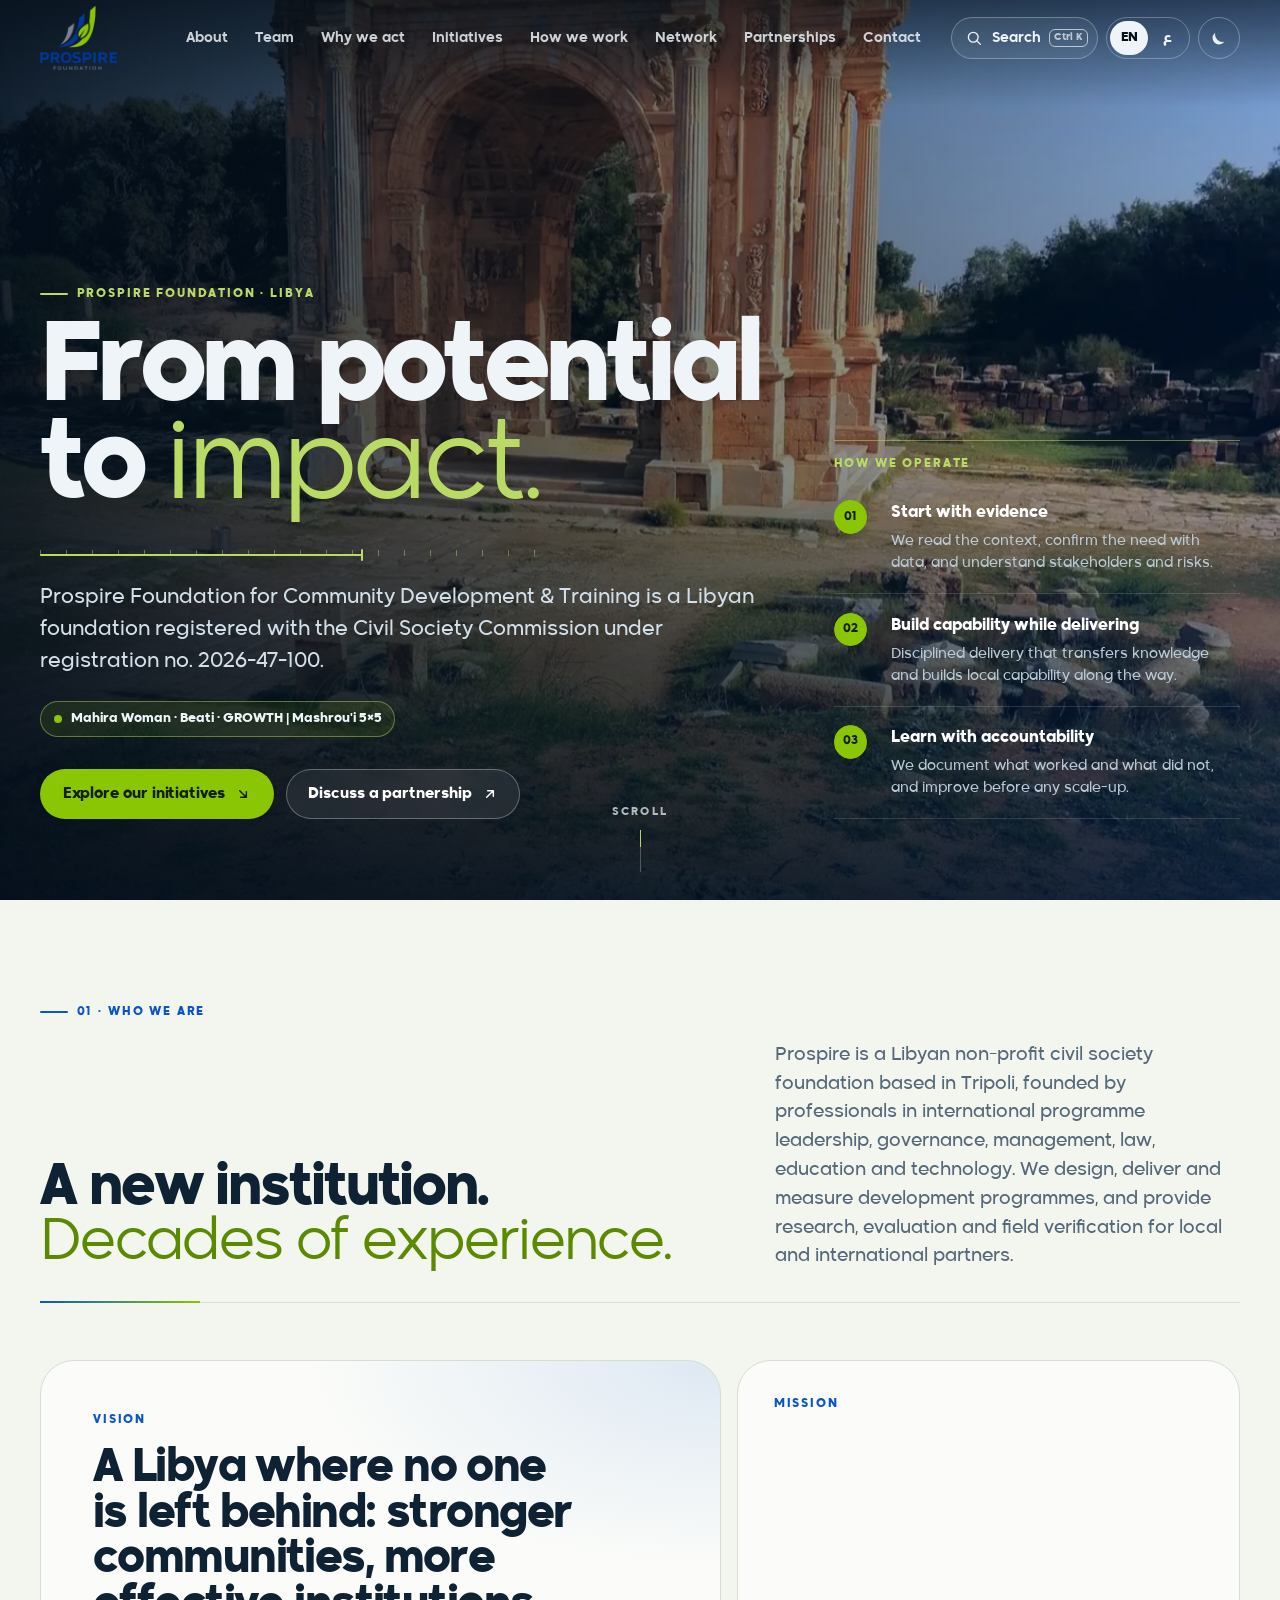
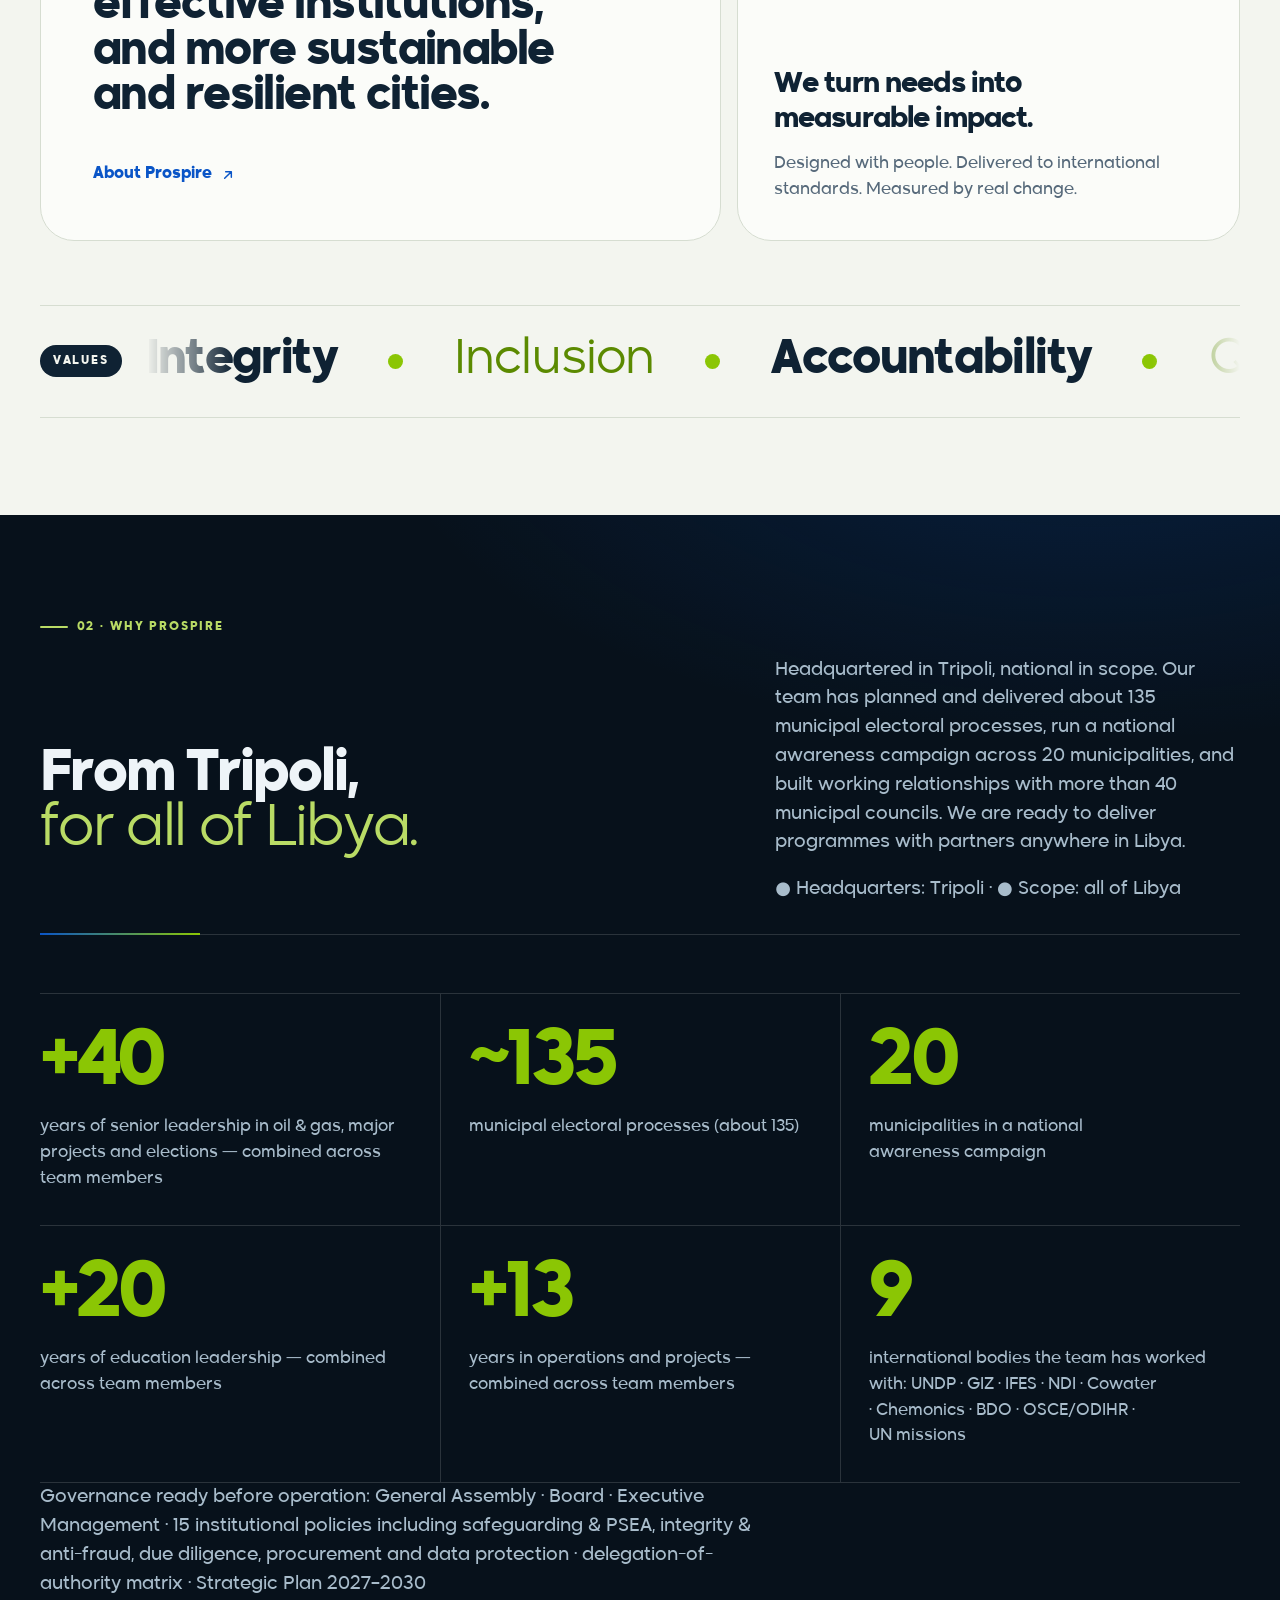
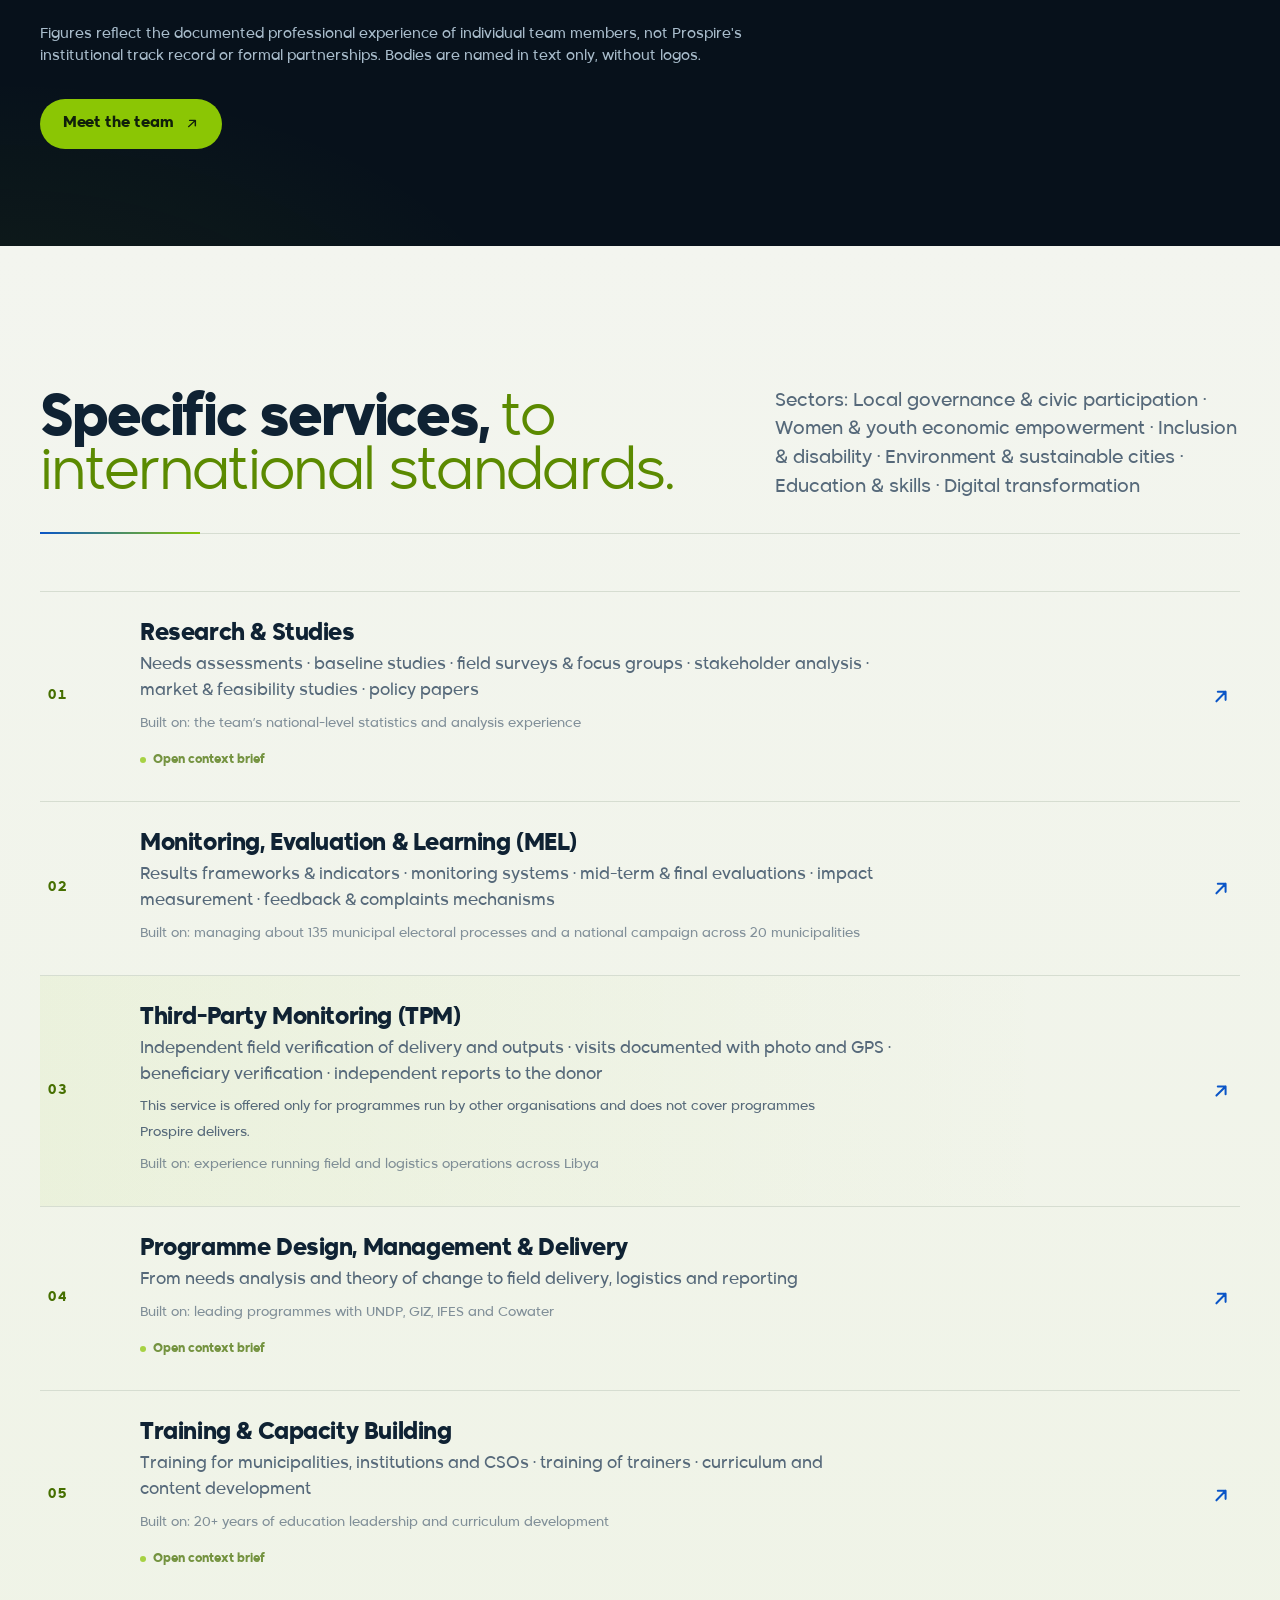
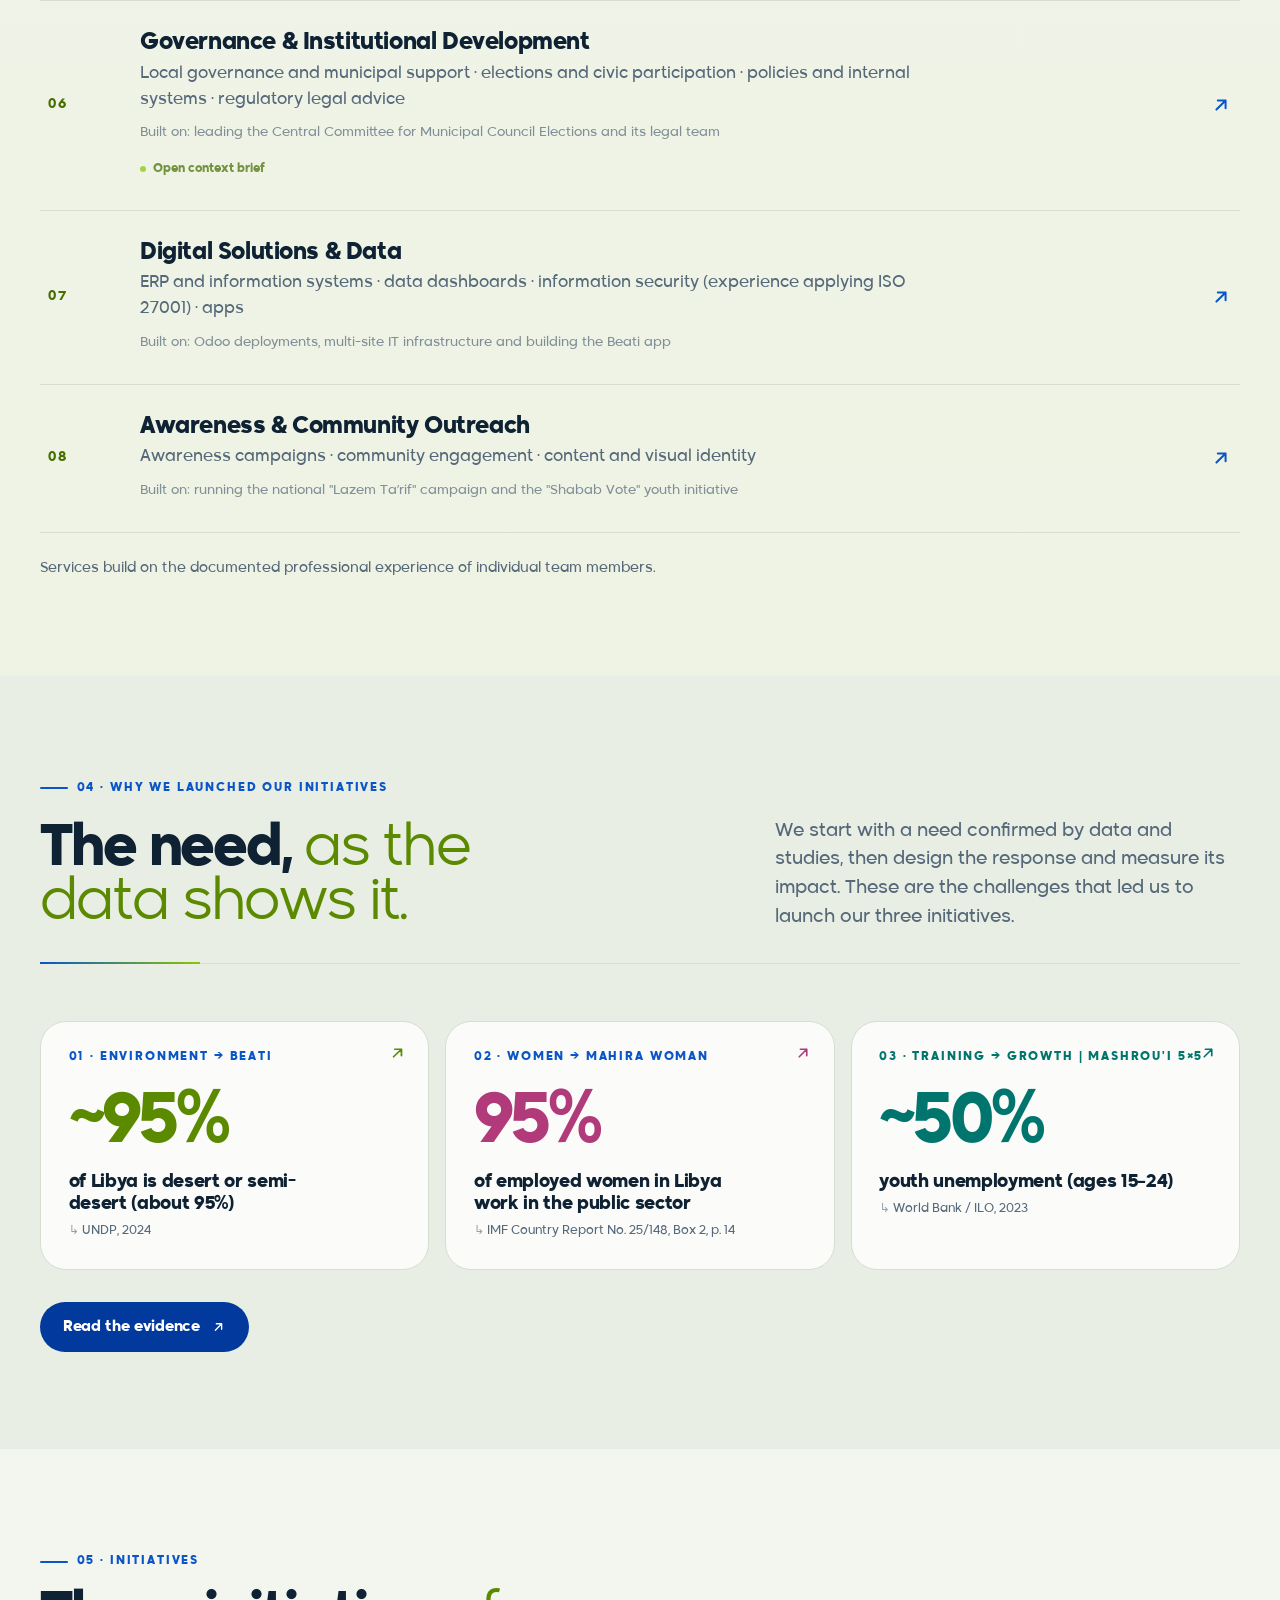
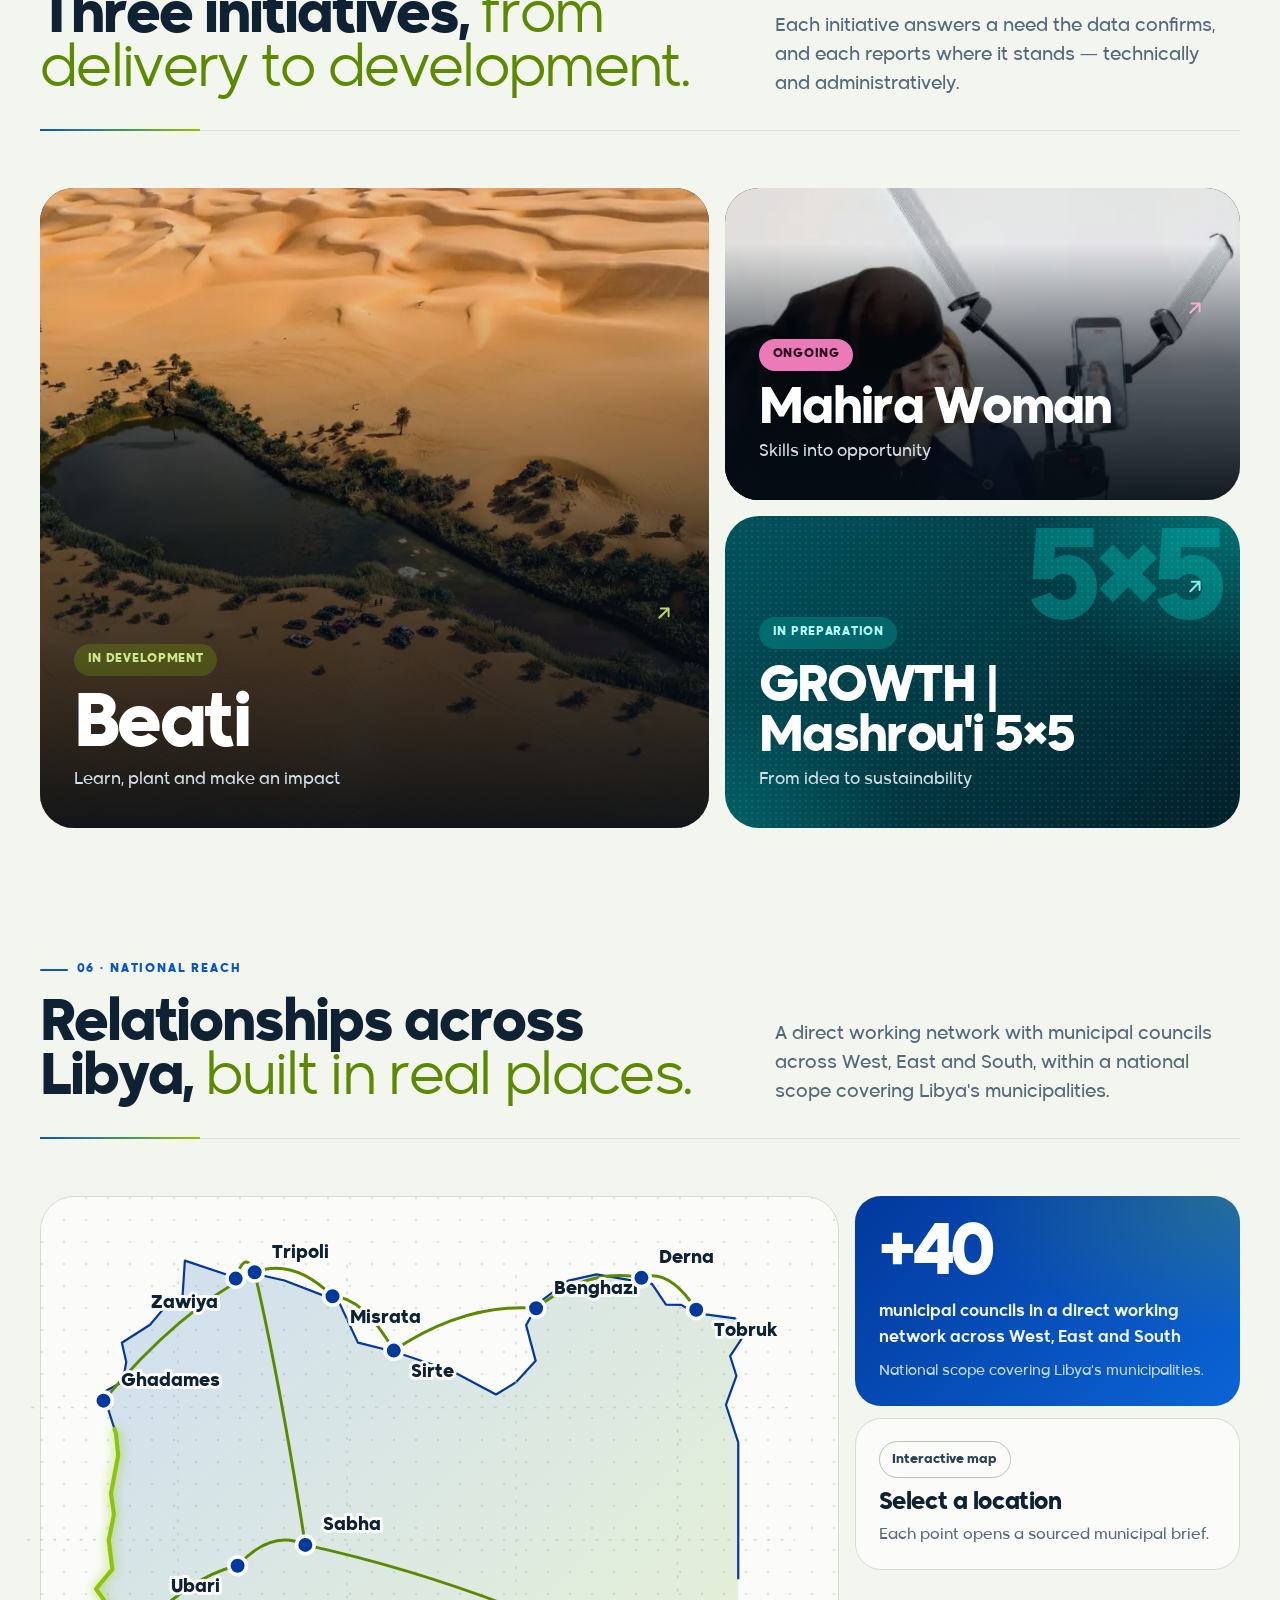
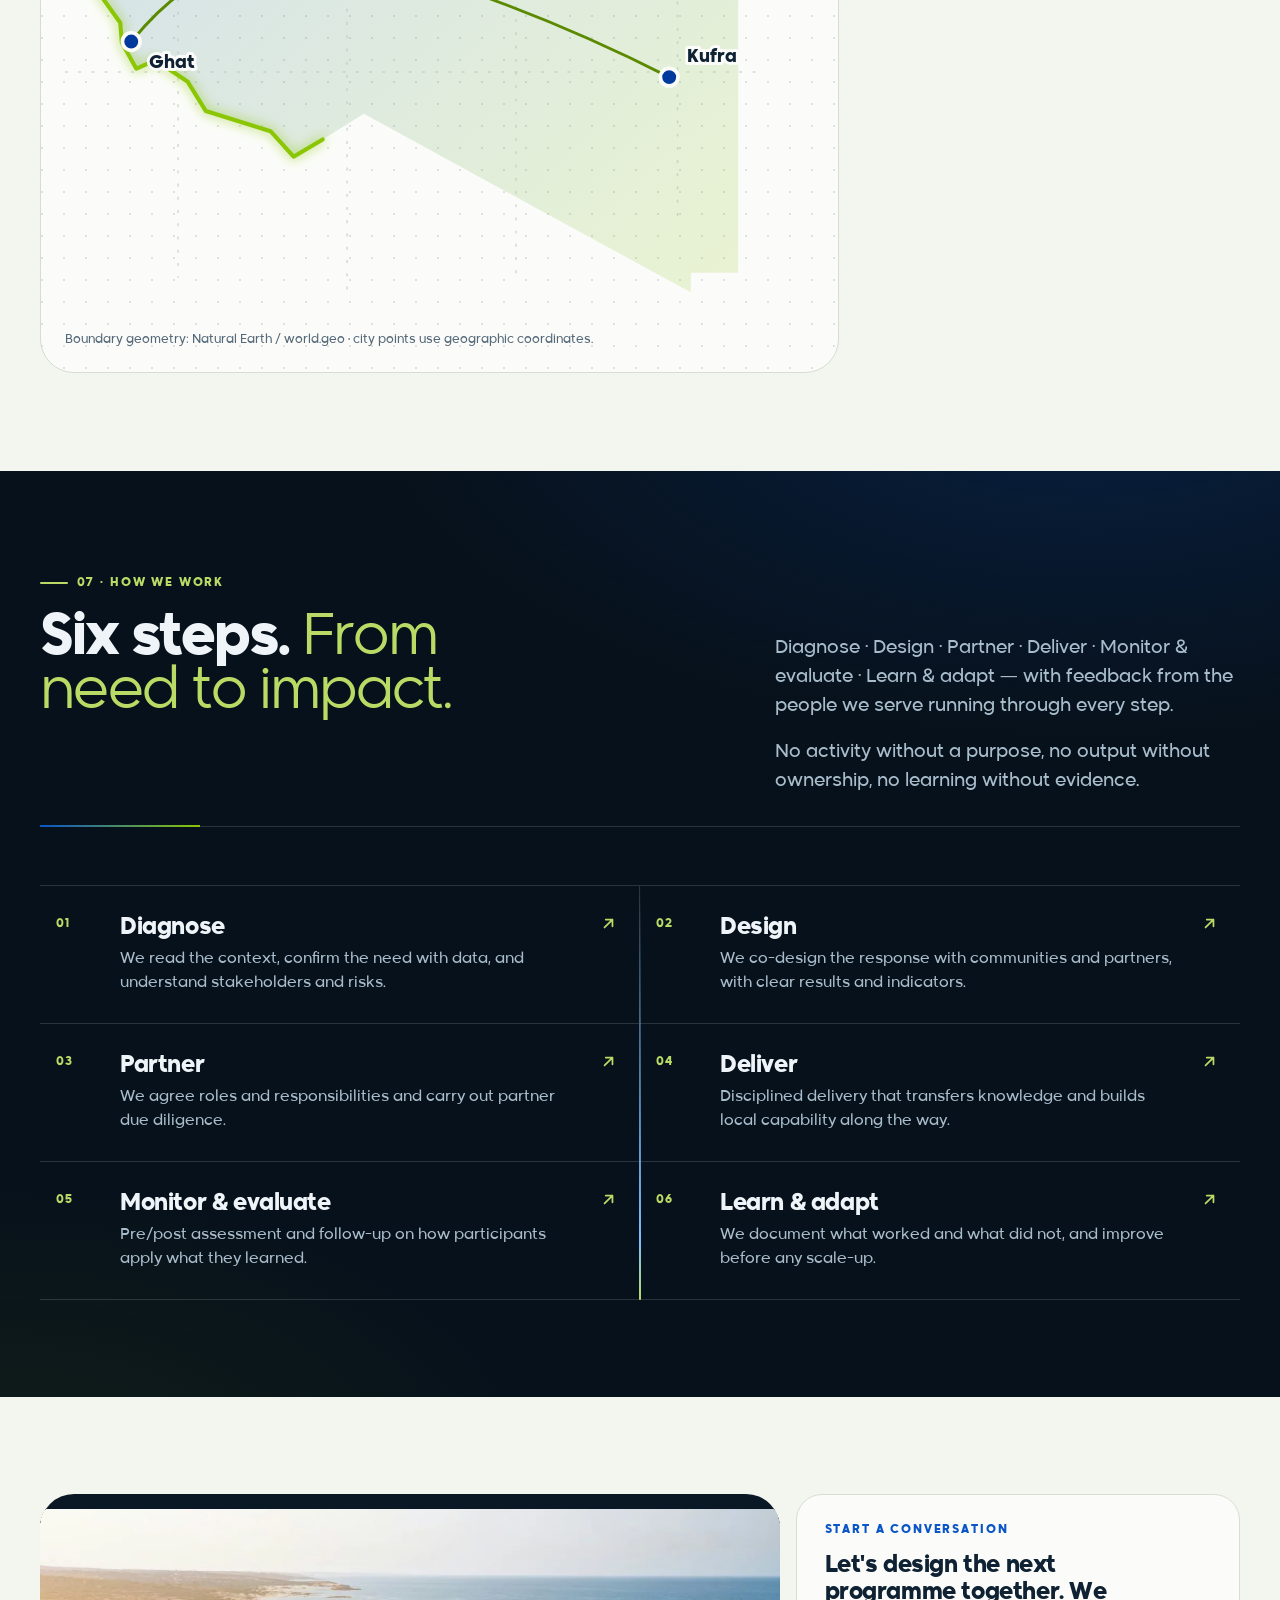
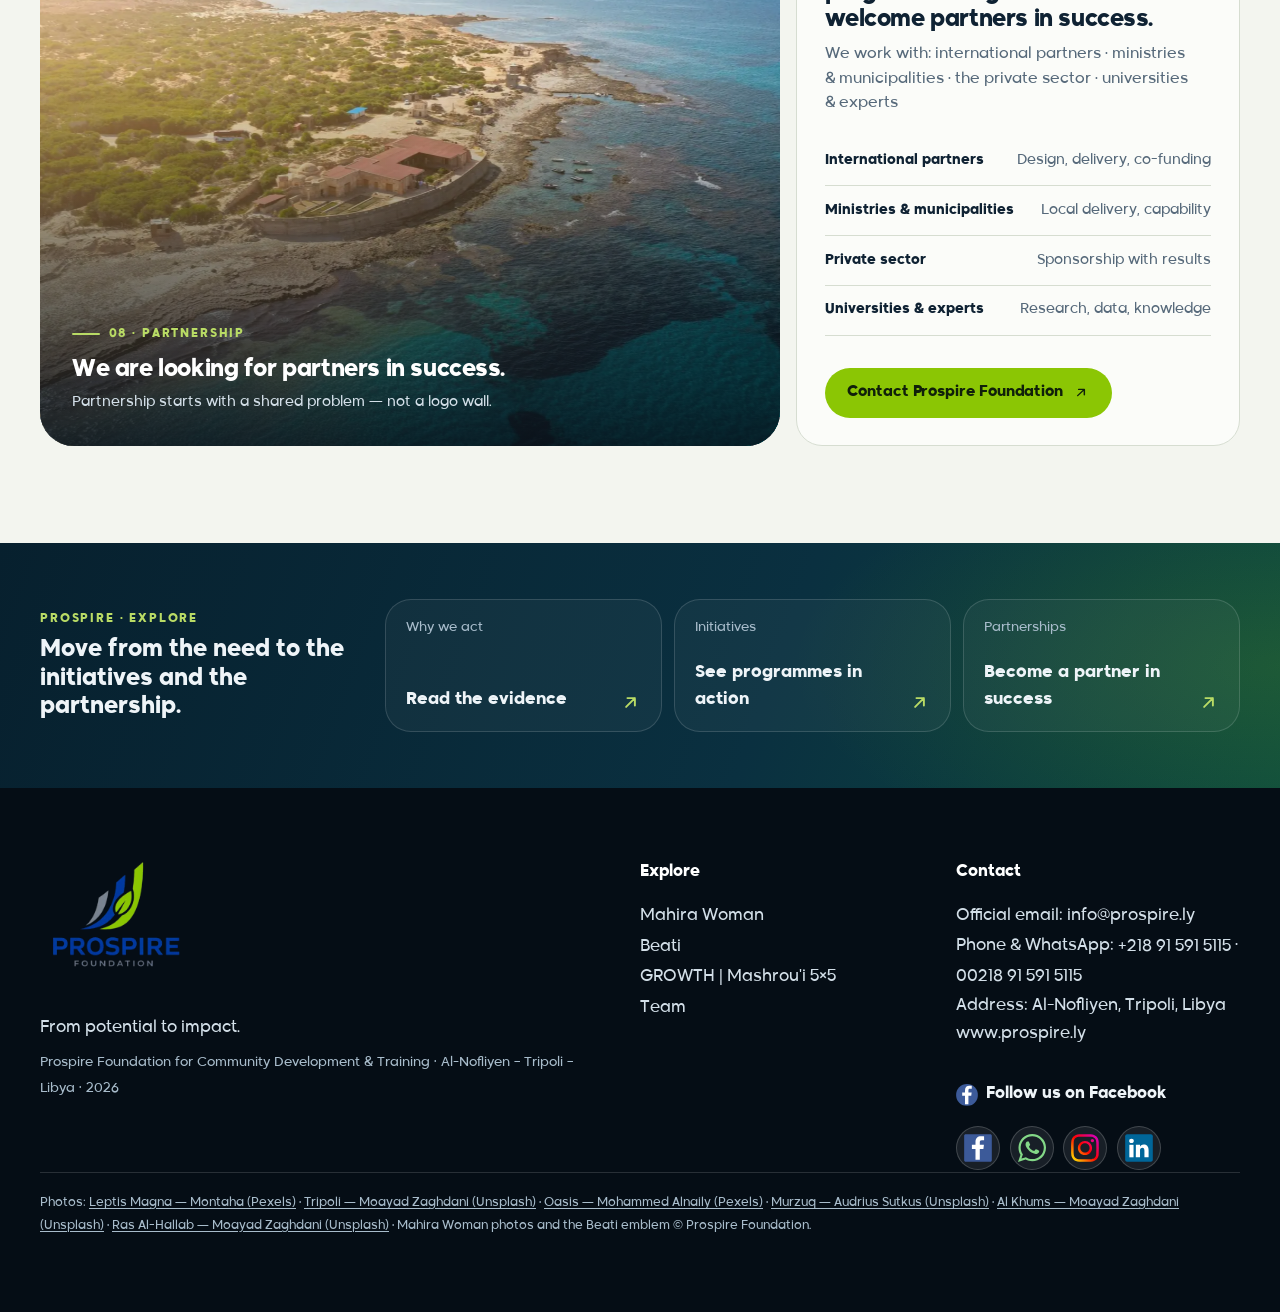
==== commit b3fdd56b: "Publish build 2026-11-14: management review changes, page URLs, contact and social links Co-Authored" ====
--- a/index.html
+++ b/index.html
@@ -1 +1 @@
-<!doctype html> <html lang="en" dir="ltr" data-theme="light"> <head> <meta name="robots" content="noindex, nofollow"> <meta charset="utf-8"> <meta name="viewport" content="width=device-width,initial-scale=1,viewport-fit=cover"> <meta name="theme-color" content="#f3f5ef"> <meta name="color-scheme" content="light dark"> <title>Prospire Foundation</title> <meta name="description" content="Prospire Foundation for Community Development & Training — a Libyan civil society foundation that designs, delivers and measures development programmes."> <link rel="icon" href="favicon.ico"> <link rel="apple-touch-icon" href="assets/img/apple-touch-icon.png"> <link rel="preload" href="assets/fonts/madani-bold.woff2" as="font" type="font/woff2" crossorigin> <link rel="preload" href="assets/fonts/madani-regular.woff2" as="font" type="font/woff2" crossorigin> <script>!function(){var e=document.documentElement,t="en",a=null;try{var r=new URLSearchParams(location.search);r.get("lang")&&localStorage.setItem("prospire-lang",r.get("lang")),r.get("theme")&&localStorage.setItem("prospire-theme",r.get("theme")),t=localStorage.getItem("prospire-lang")||"en",a=localStorage.getItem("prospire-theme")}catch(e){}a||(a=window.matchMedia&&matchMedia("(prefers-color-scheme: dark)").matches?"dark":"light"),e.lang="ar"===t?"ar":"en",e.dir="ar"===t?"rtl":"ltr",e.setAttribute("data-theme","dark"===a?"dark":"light"),e.className+=" js"+(location.hash&&"#/home"!==location.hash?"":" is-intro")}()</script> <link rel="stylesheet" href="assets/css/styles.css"> </head> <body data-build="V5-SIGNATURE-MOTION"> <a class="skip-link" href="#main"><span data-en>Skip to content</span><span data-ar>تخطَّ إلى المحتوى</span></a> <header class="site-header" id="siteHeader"> <div class="shell header-row"> <a class="brand" href="#/home" data-label-en="Prospire Foundation — home" data-label-ar="مؤسسة بروسباير — الرئيسية"><img src="assets/img/prospire-logo.png" alt="Prospire Foundation" width="500" height="500" decoding="async"></a> <nav class="desktop-nav" data-label-en="Primary" data-label-ar="التنقل الرئيسي"> <span class="nav-indicator" aria-hidden="true"></span><a data-nav="about" href="#/about"><span data-en>About</span><span data-ar>عن المؤسسة</span></a><a data-nav="team" href="#/team"><span data-en>Team</span><span data-ar>الفريق</span></a><a data-nav="why" href="#/why"><span data-en>Why we act</span><span data-ar>لماذا أطلقنا مبادراتنا</span></a><a data-nav="initiatives" href="#/initiatives"><span data-en>Initiatives</span><span data-ar>المبادرات</span></a><a data-nav="method" href="#/method"><span data-en>How we work</span><span data-ar>كيف نعمل</span></a><a data-nav="network" href="#/network"><span data-en>Network</span><span data-ar>الامتداد الوطني</span></a><a data-nav="partnerships" href="#/partnerships"><span data-en>Partnerships</span><span data-ar>الشراكات</span></a><a data-nav="contact" href="#/contact"><span data-en>Contact</span><span data-ar>التواصل</span></a> </nav> <div class="actions"> <button class="cmdk-trigger" type="button" data-cmdk-open aria-haspopup="dialog" aria-keyshortcuts="Control+K Meta+K" data-label-en="Search pages" data-label-ar="البحث في الصفحات"> <svg viewBox="0 0 24 24" aria-hidden="true"><circle cx="11" cy="11" r="6.5"></circle><path d="m16 16 4.5 4.5"></path></svg><span class="cmdk-trigger-label"><span data-en>Search</span><span data-ar>بحث</span></span><kbd>⌘K</kbd> </button> <div class="lang-switch" role="group" data-label-en="Language" data-label-ar="اللغة"> <span class="lang-thumb" aria-hidden="true"></span> <button class="lang-btn" type="button" data-lang="en" lang="en" aria-label="English">EN</button> <button class="lang-btn" type="button" data-lang="ar" lang="ar" aria-label="العربية">ع</button> </div> <button class="icon-btn theme-toggle" id="themeToggle" type="button" data-label-en="Switch to dark theme" data-label-ar="التبديل إلى الوضع الداكن"> <svg class="theme-icon" viewBox="0 0 24 24" aria-hidden="true"> <mask id="themeMask"><rect width="24" height="24" fill="#fff"></rect><circle class="theme-bite" cx="24" cy="4" r="7" fill="#000"></circle></mask> <circle class="theme-core" cx="12" cy="12" r="5" mask="url(#themeMask)"></circle> <g class="theme-rays"><path d="M12 1.5v2.2M12 20.3v2.2M1.5 12h2.2M20.3 12h2.2M4.6 4.6l1.5 1.5M17.9 17.9l1.5 1.5M4.6 19.4l1.5-1.5M17.9 6.1l1.5-1.5"></path></g> </svg> </button> <button class="icon-btn menu-btn" id="menuToggle" type="button" aria-expanded="false" aria-controls="mobileMenu" data-label-en="Menu" data-label-ar="القائمة"> <span class="menu-lines" aria-hidden="true"><i></i><i></i></span> </button> </div> </div> <div class="scroll-progress" aria-hidden="true"><i></i></div> </header> <nav class="mobile-menu" id="mobileMenu" data-label-en="Menu" data-label-ar="القائمة" inert> <div class="shell mobile-menu-inner"> <a data-nav="about" href="#/about"><small>01</small><span data-en>About</span><span data-ar>عن المؤسسة</span><span class="arr" data-arr="e" aria-hidden="true"></span></a><a data-nav="team" href="#/team"><small>02</small><span data-en>Team</span><span data-ar>الفريق</span><span class="arr" data-arr="e" aria-hidden="true"></span></a><a data-nav="why" href="#/why"><small>03</small><span data-en>Why we act</span><span data-ar>لماذا أطلقنا مبادراتنا</span><span class="arr" data-arr="e" aria-hidden="true"></span></a><a data-nav="initiatives" href="#/initiatives"><small>04</small><span data-en>Initiatives</span><span data-ar>المبادرات</span><span class="arr" data-arr="e" aria-hidden="true"></span></a><a data-nav="method" href="#/method"><small>05</small><span data-en>How we work</span><span data-ar>كيف نعمل</span><span class="arr" data-arr="e" aria-hidden="true"></span></a><a data-nav="network" href="#/network"><small>06</small><span data-en>National network</span><span data-ar>الامتداد الوطني</span><span class="arr" data-arr="e" aria-hidden="true"></span></a><a data-nav="partnerships" href="#/partnerships"><small>07</small><span data-en>Partnerships</span><span data-ar>الشراكات</span><span class="arr" data-arr="e" aria-hidden="true"></span></a><a data-nav="contact" href="#/contact"><small>08</small><span data-en>Contact</span><span data-ar>التواصل</span><span class="arr" data-arr="e" aria-hidden="true"></span></a> </div> </nav> <button class="global-back" id="globalBack" type="button" hidden> <span class="arr" data-arr="w" aria-hidden="true"></span><span data-en>Back</span><span data-ar>رجوع</span> </button> <main id="main"> <section class="view active" data-view="home"> <section class="hero"> <div class="hero-bg"></div> <div class="shell hero-grid"> <div> <div class="kicker"><span data-en>PROSPIRE FOUNDATION · LIBYA</span><span data-ar>مؤسسة بروسباير · ليبيا</span></div> <h1> <span data-en>From potential<br>to <em>impact.</em></span><span data-ar>من الإمكانات<br>إلى <em>الأثر.</em></span> </h1> <div class="measure-rule" aria-hidden="true"><i></i></div> <p class="hero-lead"> <span data-en>Research &amp; Evaluation · Programme Design &amp; Delivery · Capacity Building · Governance · Digital Solutions</span><span data-ar>الدراسات والتقييم · تصميم البرامج وتنفيذها · بناء القدرات · الحوكمة · الحلول الرقمية</span> </p> <div class="hero-pill-row"> <span class="sustain-pill"><span data-en>Mahira Woman · Beati · Mashrou'i 5×5</span><span data-ar>امرأة ماهرة · بيئتي · مشروعي 5×5</span></span> </div> <div class="hero-actions"> <a class="button primary" href="#/initiatives"><span data-en>Explore our initiatives</span><span data-ar>استكشف مبادراتنا</span><span class="arr" data-arr="se" aria-hidden="true"></span></a><a class="button ghost" href="#/contact?topic=partnership"><span data-en>Discuss a partnership</span><span data-ar>ناقش فرصة شراكة</span><span class="arr" data-arr="ne" aria-hidden="true"></span></a> </div> </div> <div data-label-en="Prospire operating principles" data-label-ar="مبادئ عمل بروسباير" class="hero-index principles-panel"> <div class="principles-label"><span data-en>HOW WE OPERATE</span><span data-ar>كيف نعمل</span></div> <article class="principle-row"> <span class="principle-no">01</span> <div class="principle-copy"> <b><span data-en>Start with evidence</span><span data-ar>نبدأ بالدليل</span></b><small><span data-en>We read the context, confirm the need with data, and understand stakeholders and risks.</span><span data-ar>نقرأ السياق، ونتحقق من الحاجة بالبيانات، ونفهم أصحاب المصلحة والمخاطر.</span></small> </div> </article> <article class="principle-row"> <span class="principle-no">02</span> <div class="principle-copy"> <b><span data-en>Build capability while delivering</span><span data-ar>نبني القدرة أثناء التنفيذ</span></b><small><span data-en>Disciplined delivery that transfers knowledge and builds local capability along the way.</span><span data-ar>تنفيذ منضبط ينقل المعرفة ويبني القدرات المحلية أثناء العمل.</span></small> </div> </article> <article class="principle-row"> <span class="principle-no">03</span> <div class="principle-copy"> <b><span data-en>Learn with accountability</span><span data-ar>نتعلم بمساءلة</span></b><small><span data-en>We document what worked and what did not, and improve before any scale-up.</span><span data-ar>نوثق ما نجح وما لم ينجح، ونحسّن قبل أي توسع.</span></small> </div> </article> </div> </div> <button class="scroll-cue" type="button" data-scroll-next><span data-en>Scroll</span><span data-ar>مرّر للأسفل</span><i aria-hidden="true"></i></button> </section> <section class="section"> <div class="shell"> <div class="section-head reveal"> <div><span class="section-no"><span data-en>01 · WHO WE ARE</span><span data-ar>01 · من نحن</span></span></div> <div> <h2><span data-en>A new institution. <em>Decades of experience.</em></span><span data-ar>مؤسسة جديدة… <em>وخبرة تمتد عقوداً.</em></span></h2> <p class="lede"> <span data-en>Prospire is a Libyan non-profit civil society foundation based in Tripoli, founded by professionals in international programme leadership, governance, management, law, education and technology. We design, deliver and measure development programmes, and provide research, evaluation and field verification for local and international partners.</span><span data-ar>بروسباير مؤسسة مجتمع مدني ليبية غير ربحية مقرها طرابلس، أسسها فريق من المختصين في قيادة البرامج الدولية والحوكمة والإدارة والقانون والتعليم والتقنية. نصمّم البرامج التنموية وننفّذها ونقيس أثرها، ونقدّم الدراسات والتقييم والتحقق الميداني للشركاء المحليين والدوليين.</span> </p> </div> </div> <div class="identity-editorial reveal"> <article class="identity-feature"> <span class="num"><span data-en>VISION</span><span data-ar>الرؤية</span></span> <h3><span data-en>A Libya where no one is left behind: stronger communities, more effective institutions, and more sustainable and resilient cities.</span><span data-ar>ليبيا لا يُترك فيها أحد خلف الركب: مجتمعات أكثر قدرة، ومؤسسات أكثر فاعلية، ومدن أكثر استدامة ومرونة.</span></h3> <a class="text-link" href="#/about"><span data-en>About Prospire</span><span data-ar>عن بروسباير</span><span class="arr" data-arr="ne" aria-hidden="true"></span></a> </article> <div class="identity-stack"> <article class="identity-panel"> <span class="num"><span data-en>MISSION</span><span data-ar>الرسالة</span></span> <h3><span data-en>We turn needs into measurable impact.</span><span data-ar>نحوّل الاحتياج إلى أثر يُقاس.</span></h3><p><span data-en>Designed with people. Delivered to international standards. Measured by real change.</span><span data-ar>نصمّم مع الناس، وننفّذ بمعايير دولية، ونقيس ما تغيّر فعلاً.</span></p> </article> </div> </div> <div class="values-band reveal" role="group" data-label-en="Values" data-label-ar="القيم"> <span class="values-label"><span data-en>VALUES</span><span data-ar>القيم</span></span> <div class="marquee" data-marquee> <ul class="marquee-list"> <li><span data-en>Integrity</span><span data-ar>النزاهة</span></li> <li><span data-en>Inclusion</span><span data-ar>الشمول</span></li> <li><span data-en>Accountability</span><span data-ar>المساءلة</span></li> <li><span data-en>Quality &amp; learning</span><span data-ar>الجودة والتعلّم</span></li> <li><span data-en>Sustainability</span><span data-ar>الاستدامة</span></li> </ul> </div> </div> </div> </section> <section class="section dark"> <div class="shell"> <div class="section-head reveal"> <div><span class="section-no"><span data-en>02 · WHY PROSPIRE</span><span data-ar>02 · لماذا نحن</span></span></div> <div> <h2><span data-en>From Tripoli, <em>for all of Libya.</em></span><span data-ar>من طرابلس… <em>إلى كل ليبيا.</em></span></h2> <p class="lede"><span data-en>Headquartered in Tripoli, national in scope. Our team has planned and delivered 135 municipal electoral processes, run a national awareness campaign across 20 municipalities, and built working relationships with more than 40 municipal councils. We are ready to deliver programmes with partners anywhere in Libya.</span><span data-ar>مقرنا في طرابلس، ونطاق عملنا وطني. خطّط فريقنا ونفّذ 135 عملية انتخابية بلدية، وأدار حملة توعية وطنية في 20 بلدية، وبنى شبكة عمل مع أكثر من 40 مجلساً بلدياً؛ ونحن جاهزون لتنفيذ البرامج مع الشركاء في أي منطقة من ليبيا.</span></p> <p class="lede"><span data-en>● Headquarters: Tripoli · ● Scope: all of Libya</span><span data-ar>● المقر: طرابلس · ● نطاق العمل: كل ليبيا</span></p> </div> </div> <div class="team-numbers"> <div class="tn"><strong>+40</strong><p><span data-en>years of senior leadership in oil &amp; gas, major projects and elections</span><span data-ar>عاماً من القيادة العليا في النفط والغاز والمشروعات الكبرى والانتخابات</span></p></div> <div class="tn"><strong>135</strong><p><span data-en>municipal electoral processes</span><span data-ar>عملية انتخابية بلدية</span></p></div> <div class="tn"><strong>20</strong><p><span data-en>municipalities in a national awareness campaign</span><span data-ar>بلدية في حملة توعية وطنية</span></p></div> <div class="tn"><strong>+20</strong><p><span data-en>years of education leadership</span><span data-ar>عاماً في القيادة التعليمية</span></p></div> <div class="tn"><strong>+13</strong><p><span data-en>years in operations and projects</span><span data-ar>عاماً في العمليات والمشاريع</span></p></div> <div class="tn"><strong>9</strong><p><span data-en>international bodies the team has worked with: UNDP · GIZ · IFES · NDI · Cowater · Chemonics · BDO · OSCE/ODIHR · UN missions</span><span data-ar>جهات دولية عمل معها الفريق: UNDP · GIZ · IFES · NDI · Cowater · Chemonics · BDO · OSCE/ODIHR · بعثات الأمم المتحدة</span></p></div> </div> <p class="lede"><span data-en>Governance ready before operation: General Assembly · Board · Executive Management · 15 institutional policies including safeguarding &amp; PSEA, integrity &amp; anti-fraud, due diligence, procurement and data protection · delegation-of-authority matrix · Strategic Plan 2027–2030</span><span data-ar>حوكمة جاهزة قبل التشغيل: جمعية عمومية · مجلس إدارة · إدارة تنفيذية · 15 سياسة مؤسسية منها الحماية ومنع الاستغلال، والنزاهة ومكافحة الاحتيال، والعناية الواجبة، والمشتريات، وحماية البيانات · مصفوفة صلاحيات · خطة استراتيجية 2027–2030</span></p> <p class="fine-note"><span data-en>Figures reflect the documented professional experience of individual team members, not Prospire's institutional track record or formal partnerships. Bodies are named in text only, without logos. Prospire's registration file has been submitted to the Civil Society Commission and is in process.</span><span data-ar>الأرقام خبرات مهنية موثقة لأعضاء الفريق بصفتهم الفردية، ولا تمثل سجلاً تنفيذياً لبروسباير ولا شراكات رسمية مع الجهات المذكورة. تُكتب أسماء الجهات نصاً دون شعارات. ملف تسجيل المؤسسة مقدَّم إلى مفوضية المجتمع المدني، وهو قيد الإجراء.</span></p> <div class="section-cta"><a class="button primary" href="#/team"><span data-en>Meet the team</span><span data-ar>تعرّف على الفريق</span><span class="arr" data-arr="ne" aria-hidden="true"></span></a></div> </div> </section> <section class="section services-preview"> <div class="shell"> <div class="section-head reveal"> <div><span class="section-no"><span data-en>03 · WHAT WE OFFER</span><span data-ar>03 · ماذا نقدّم</span></span></div> <div> <h2><span data-en>Specific services, <em>to international standards.</em></span><span data-ar>خدمات محددة… <em>بمعايير الجهات الدولية.</em></span></h2> <p class="lede"><span data-en>Sectors: Local governance &amp; civic participation · Women &amp; youth economic empowerment · Inclusion &amp; disability · Environment &amp; sustainable cities · Education &amp; skills · Digital transformation</span><span data-ar>القطاعات: الحوكمة المحلية والمشاركة المدنية · التمكين الاقتصادي للمرأة والشباب · الإدماج والإعاقة · البيئة والمدن المستدامة · التعليم وتنمية المهارات · التحول الرقمي</span></p> </div> </div> <div class="service-editorial reveal"> <a class="service-row" href="#/contact?topic=programme"><span class="service-no">01</span> <div> <h3><span data-en>Research &amp; Studies</span><span data-ar>الدراسات والبحوث</span></h3> <p><span data-en>Needs assessments · baseline studies · field surveys &amp; focus groups · stakeholder analysis · market &amp; feasibility studies · policy papers</span><span data-ar>تقييم الاحتياجات · دراسات خط الأساس · المسوح الميدانية ومجموعات التركيز · تحليل أصحاب المصلحة · دراسات السوق والجدوى · أوراق السياسات</span></p> <p class="service-basis"><small><span data-en>Built on: the team’s national-level statistics and analysis experience</span><span data-ar>يستند إلى: خبرة الفريق في الإحصاء والتحليل على المستوى الوطني</span></small></p> </div> <span class="service-arrow arr" data-arr="ne" aria-hidden="true"></span></a> <a class="service-row" href="#/contact?topic=programme"><span class="service-no">02</span> <div> <h3><span data-en>Monitoring, Evaluation &amp; Learning (MEL)</span><span data-ar>المتابعة والتقييم والتعلّم (MEL)</span></h3> <p><span data-en>Results frameworks &amp; indicators · monitoring systems · mid-term &amp; final evaluations · impact measurement · feedback &amp; complaints mechanisms</span><span data-ar>أطر النتائج والمؤشرات · أنظمة المتابعة · التقييم المرحلي والنهائي · قياس الأثر · آليات التغذية الراجعة والشكاوى</span></p> <p class="service-basis"><small><span data-en>Built on: managing about 135 municipal electoral processes and a national campaign across 20 municipalities</span><span data-ar>يستند إلى: إدارة نحو 135 عملية انتخابية بلدية وحملة وطنية في 20 بلدية</span></small></p> </div> <span class="service-arrow arr" data-arr="ne" aria-hidden="true"></span></a> <a class="service-row featured" href="#/contact?topic=programme"><span class="service-no">03</span> <div> <h3><span data-en>Third-Party Monitoring (TPM)</span><span data-ar>التحقق والمتابعة من طرف ثالث (TPM)</span></h3> <p><span data-en>Independent field verification of delivery and outputs · visits documented with photo and GPS · beneficiary verification · independent reports to the donor</span><span data-ar>التحقق الميداني المستقل من التنفيذ والمخرجات · زيارات موثقة بالصور والإحداثيات · التحقق من المستفيدين · تقارير مستقلة للجهة المانحة</span></p> <p class="service-basis"><small><span data-en>Built on: experience running field and logistics operations across Libya</span><span data-ar>يستند إلى: خبرة في إدارة عمليات ميدانية ولوجستية على مستوى ليبيا</span></small></p> </div> <span class="service-arrow arr" data-arr="ne" aria-hidden="true"></span></a> <a class="service-row" href="#/contact?topic=programme"><span class="service-no">04</span> <div> <h3><span data-en>Programme Design, Management &amp; Delivery</span><span data-ar>تصميم البرامج وإدارتها وتنفيذها</span></h3> <p><span data-en>From needs analysis and theory of change to field delivery, logistics and reporting</span><span data-ar>من تحليل الاحتياج ونظرية التغيير إلى التنفيذ الميداني واللوجستيات والتقارير</span></p> <p class="service-basis"><small><span data-en>Built on: leading programmes with UNDP, GIZ, IFES and Cowater</span><span data-ar>يستند إلى: قيادة برامج مع UNDP وGIZ وIFES وCowater</span></small></p> </div> <span class="service-arrow arr" data-arr="ne" aria-hidden="true"></span></a> <a class="service-row" href="#/contact?topic=programme"><span class="service-no">05</span> <div> <h3><span data-en>Training &amp; Capacity Building</span><span data-ar>التدريب وبناء القدرات</span></h3> <p><span data-en>Training for municipalities, institutions and CSOs · training of trainers · curriculum and content development</span><span data-ar>تدريب البلديات والمؤسسات ومنظمات المجتمع المدني · تدريب المدربين · تطوير المناهج والمحتوى التدريبي</span></p> <p class="service-basis"><small><span data-en>Built on: 20+ years of education leadership and curriculum development</span><span data-ar>يستند إلى: أكثر من 20 عاماً في القيادة التعليمية وتطوير المناهج</span></small></p> </div> <span class="service-arrow arr" data-arr="ne" aria-hidden="true"></span></a> <a class="service-row" href="#/contact?topic=programme"><span class="service-no">06</span> <div> <h3><span data-en>Governance &amp; Institutional Development</span><span data-ar>الحوكمة والتطوير المؤسسي</span></h3> <p><span data-en>Local governance and municipal support · elections and civic participation · policies and internal systems · regulatory legal advice</span><span data-ar>الحوكمة المحلية ودعم البلديات · الانتخابات والمشاركة المدنية · السياسات والأنظمة الداخلية · الاستشارات القانونية التنظيمية</span></p> <p class="service-basis"><small><span data-en>Built on: leading the Central Committee for Municipal Council Elections and its legal team</span><span data-ar>يستند إلى: قيادة اللجنة المركزية لانتخابات المجالس البلدية وفريقها القانوني</span></small></p> </div> <span class="service-arrow arr" data-arr="ne" aria-hidden="true"></span></a> <a class="service-row" href="#/contact?topic=programme"><span class="service-no">07</span> <div> <h3><span data-en>Digital Solutions &amp; Data</span><span data-ar>الحلول الرقمية والبيانات</span></h3> <p><span data-en>ERP and information systems · data dashboards · information security (ISO 27001) · apps</span><span data-ar>أنظمة ERP ونظم المعلومات · لوحات البيانات · أمن المعلومات (ISO 27001) · التطبيقات</span></p> <p class="service-basis"><small><span data-en>Built on: Odoo deployments, multi-site IT infrastructure and building the Beati app</span><span data-ar>يستند إلى: تنفيذ أنظمة Odoo وإدارة بنى تقنية متعددة المواقع وتطوير تطبيق «بيئتي»</span></small></p> </div> <span class="service-arrow arr" data-arr="ne" aria-hidden="true"></span></a> <a class="service-row" href="#/contact?topic=programme"><span class="service-no">08</span> <div> <h3><span data-en>Awareness &amp; Community Outreach</span><span data-ar>التوعية والتواصل المجتمعي</span></h3> <p><span data-en>Awareness campaigns · community engagement · content and visual identity</span><span data-ar>حملات التوعية · إشراك المجتمع · المحتوى والهوية البصرية</span></p> <p class="service-basis"><small><span data-en>Built on: running the national "Lazem Ta’rif" campaign and the "Shabab Vote" youth initiative</span><span data-ar>يستند إلى: إدارة حملة «لازم تعرف» الوطنية ومبادرة «صوت الشباب»</span></small></p> </div> <span class="service-arrow arr" data-arr="ne" aria-hidden="true"></span></a> </div> <p class="fine-note"><span data-en>Services build on the documented professional experience of individual team members.</span><span data-ar>تستند الخدمات إلى الخبرات المهنية الموثقة لأعضاء الفريق بصفتهم الفردية.</span></p> </div> </section> <section class="section soft"> <div class="shell"> <div class="section-head reveal"> <div><span class="section-no"><span data-en>04 · WHY WE LAUNCHED OUR INITIATIVES</span><span data-ar>04 · لماذا أطلقنا مبادراتنا؟</span></span></div> <div> <h2><span data-en>The need, <em>as the data shows it.</em></span><span data-ar>الحاجة <em>كما تثبتها البيانات.</em></span></h2> <p class="lede"><span data-en>We start with a need confirmed by data and studies, then design the response and measure its impact. These are the challenges that led us to launch our three initiatives.</span><span data-ar>نبدأ بحاجة تثبتها البيانات والدراسات، ثم نصمم الاستجابة ونقيس أثرها. هذه هي التحديات التي دفعتنا إلى إطلاق مبادراتنا الثلاث.</span></p> </div> </div> <div class="grid g3 why-teasers"> <article class="card link why-card env" data-route="why"> <span class="num"><span data-en>01 · ENVIRONMENT → BEATI</span><span data-ar>01 · البيئة ← بيئتي</span></span> <strong class="why-big">+95%</strong> <h3><span data-en>of Libya is desert or semi-desert</span><span data-ar>من أراضي ليبيا صحراوية أو شبه صحراوية</span></h3> <small class="src">UNDP, 2024</small> <span class="arrow arr" data-arr="ne" aria-hidden="true"></span> </article> <article class="card link why-card women" data-route="why"> <span class="num"><span data-en>02 · WOMEN → MAHIRA WOMAN</span><span data-ar>02 · المرأة ← امرأة ماهرة</span></span> <strong class="why-big">95%</strong> <h3><span data-en>of employed women in Libya work in the public sector</span><span data-ar>من النساء العاملات في ليبيا يعملن في القطاع العام</span></h3> <small class="src">IMF Article IV, 2025</small> <span class="arrow arr" data-arr="ne" aria-hidden="true"></span> </article> <article class="card link why-card train" data-route="why"> <span class="num"><span data-en>03 · TRAINING → MASHROU'I 5×5</span><span data-ar>03 · التدريب ← مشروعي 5×5</span></span> <strong class="why-big">50%</strong> <h3><span data-en>youth unemployment (ages 15–24)</span><span data-ar>بطالة الشباب (15–24 سنة)</span></h3> <small class="src">World Bank / ILO, 2025</small> <span class="arrow arr" data-arr="ne" aria-hidden="true"></span> </article> </div> <div class="section-cta"><a class="button blue" href="#/why"><span data-en>Read the evidence</span><span data-ar>اقرأ الأدلة</span><span class="arr" data-arr="ne" aria-hidden="true"></span></a></div> </div> </section> <section class="section"> <div class="shell"> <div class="section-head reveal"> <div><span class="section-no"><span data-en>05 · INITIATIVES</span><span data-ar>05 · المبادرات</span></span></div> <div> <h2><span data-en>Three initiatives, <em>from delivery to development.</em></span><span data-ar>ثلاث مبادرات… <em>من التنفيذ إلى التطوير.</em></span></h2> <p class="lede"><span data-en>Each initiative answers a need the data confirms, and each reports where it stands — technically and administratively.</span><span data-ar>كل مبادرة تستجيب لحاجة تثبتها البيانات، وتوضح أين وصلت فنيًا وإداريًا.</span></p> </div> </div> <div class="init-grid"> <article class="init-card init-card--beati" data-route="beati"> <img src="assets/img/beati-oasis.webp" alt="Oasis lake among sand dunes in Libya" loading="lazy" decoding="async"> <div class="init-copy"> <span class="status"><span data-en data-field="beati.status_badge.en">In development</span><span data-ar data-field="beati.status_badge.ar">قيد التطوير</span></span> <h3><span data-en>Beati</span><span data-ar>بيئتي</span></h3> <p><span data-en>Learn, plant and make an impact</span><span data-ar>تعلّم، ازرع، واصنع أثرًا</span></p> <span class="arrow arr" data-arr="ne" aria-hidden="true"></span> </div> </article> <article class="init-card init-card--mahira" data-route="mahira"> <img src="assets/img/mahira-practice.webp" alt="Practical makeup training during the initiative" loading="lazy" decoding="async"> <div class="init-copy"> <span class="status"><span data-en data-field="mahira-woman.status_badge.en">Ongoing</span><span data-ar data-field="mahira-woman.status_badge.ar">قائمة</span></span> <h3><span data-en>Mahira Woman</span><span data-ar>امرأة ماهرة</span></h3> <p><span data-en>Skills into opportunity</span><span data-ar>من المهارة إلى الفرصة</span></p> <span class="arrow arr" data-arr="ne" aria-hidden="true"></span> </div> </article> <article class="init-card init-card--five" data-route="mashroui"> <div class="five-mark" aria-hidden="true">5×5</div> <div class="init-copy"> <span class="status"><span data-en data-field="mashroui-5x5.status_badge.en">Submitted for funding</span><span data-ar data-field="mashroui-5x5.status_badge.ar">مقدَّم للتمويل</span></span> <h3><span data-en>GROWTH | Mashrou'i</span><span data-ar>GROWTH | مشروعي</span></h3> <p><span data-en>From idea to sustainability</span><span data-ar>من الفكرة إلى الاستدامة</span></p> <span class="arrow arr" data-arr="ne" aria-hidden="true"></span> </div> </article> </div> </div> </section> <section class="section"> <div class="shell"> <div class="section-head reveal"> <div><span class="section-no"><span data-en>06 · NATIONAL REACH</span><span data-ar>06 · الامتداد الوطني</span></span></div> <div> <h2><span data-en>Relationships across Libya, <em>built in real places.</em></span><span data-ar>علاقات عبر ليبيا، <em>مبنية في أماكن حقيقية.</em></span></h2> <p class="lede"><span data-en>A direct working network with municipal councils across West, East and South, within a national architecture of 143 municipalities.</span><span data-ar>شبكة عمل مباشرة مع مجالس بلدية في الغرب والشرق والجنوب، ضمن بنية وطنية من 143 بلدية.</span></p> </div> </div> <div class="map-shell reveal"> <div class="map-panel"> <div class="map-canvas" data-map="home" data-label-en="Interactive Libya national network map" data-label-ar="خريطة تفاعلية للامتداد الوطني في ليبيا"></div> <small class="map-source"><span data-en>Boundary geometry: Natural Earth / world.geo · city points use geographic coordinates.</span><span data-ar>هندسة الحدود: Natural Earth / world.geo · مواقع المدن مبنية على الإحداثيات الجغرافية.</span></small> </div> <div class="map-info"> <div class="stat"> <strong>+40</strong><span data-en>municipal councils in a direct working network across West, East and South</span><span data-ar>مجلساً بلدياً في شبكة عمل مباشرة تغطي الغرب والشرق والجنوب</span> <small><span data-en>143 describes our national coverage architecture, not a count of active partners.</span><span data-ar>الرقم 143 يمثل بنية التغطية الوطنية، وليس عدد الشركاء النشطين.</span></small> </div> <div class="map-readout" id="homeMapReadout"> <span class="pill"><span data-en>Interactive map</span><span data-ar>خريطة تفاعلية</span></span> <h3><span data-en>Select a location</span><span data-ar>اختر موقعًا</span></h3> <p><span data-en>Each point opens a sourced municipal brief.</span><span data-ar>تفتح كل نقطة ملفًا بلديًا موثق المصادر.</span></p> </div> <a class="button blue" href="#/network"><span data-en>Explore national network</span><span data-ar>استكشف الامتداد الوطني</span><span class="arr" data-arr="ne" aria-hidden="true"></span></a> </div> </div> </div> </section> <section class="section dark"> <div class="shell"> <div class="section-head reveal"> <div><span class="section-no"><span data-en>07 · HOW WE WORK</span><span data-ar>07 · كيف نعمل</span></span></div> <div> <h2><span data-en>Six steps. <em>From need to impact.</em></span><span data-ar>ست خطوات. <em>من الحاجة إلى الأثر.</em></span></h2> <p class="lede"><span data-en>Diagnose · Design · Partner · Deliver · Monitor &amp; evaluate · Learn &amp; adapt — with feedback from the people we serve running through every step.</span><span data-ar>التشخيص · التصميم · الشراكة · التنفيذ · المتابعة والتقييم · التعلّم والتكيّف — والتغذية الراجعة من المستفيدين تمر عبر كل خطوة.</span></p> <p class="lede"><span data-en>No activity without a purpose, no output without ownership, no learning without evidence.</span><span data-ar>لا نشاط بلا غاية، ولا مخرج بلا مسؤولية، ولا تعلّم بلا دليل.</span></p> </div> </div> <div class="strategy-rail-list reveal"> <a class="strategy-rail-item" href="#/method"><span>01</span><div><h3><span data-en>Diagnose</span><span data-ar>التشخيص</span></h3><p><span data-en>We read the context, confirm the need with data, and understand stakeholders and risks.</span><span data-ar>نقرأ السياق، ونتحقق من الحاجة بالبيانات، ونفهم أصحاب المصلحة والمخاطر.</span></p></div><i class="arrow arr" data-arr="ne" aria-hidden="true"></i></a> <a class="strategy-rail-item" href="#/method"><span>02</span><div><h3><span data-en>Design</span><span data-ar>التصميم</span></h3><p><span data-en>We co-design the response with communities and partners, with clear results and indicators.</span><span data-ar>نصمم التدخل مع المجتمع والشركاء، بنتائج ومؤشرات واضحة.</span></p></div><i class="arrow arr" data-arr="ne" aria-hidden="true"></i></a> <a class="strategy-rail-item" href="#/method"><span>03</span><div><h3><span data-en>Partner</span><span data-ar>الشراكة</span></h3><p><span data-en>We agree roles and responsibilities and carry out partner due diligence.</span><span data-ar>نحدد الأدوار والمسؤوليات، ونجري العناية الواجبة للشركاء.</span></p></div><i class="arrow arr" data-arr="ne" aria-hidden="true"></i></a> <a class="strategy-rail-item" href="#/method"><span>04</span><div><h3><span data-en>Deliver</span><span data-ar>التنفيذ</span></h3><p><span data-en>Disciplined delivery that transfers knowledge and builds local capability along the way.</span><span data-ar>تنفيذ منضبط ينقل المعرفة ويبني القدرات المحلية أثناء العمل.</span></p></div><i class="arrow arr" data-arr="ne" aria-hidden="true"></i></a> <a class="strategy-rail-item" href="#/method"><span>05</span><div><h3><span data-en>Monitor &amp; evaluate</span><span data-ar>المتابعة والتقييم</span></h3><p><span data-en>Pre/post assessment and follow-up on how participants apply what they learned.</span><span data-ar>قياس قبلي وبعدي، ومتابعة تطبيق ما تعلّمه المشاركون بعد البرنامج.</span></p></div><i class="arrow arr" data-arr="ne" aria-hidden="true"></i></a> <a class="strategy-rail-item" href="#/method"><span>06</span><div><h3><span data-en>Learn &amp; adapt</span><span data-ar>التعلّم والتكيّف</span></h3><p><span data-en>We document what worked and what did not, and improve before any scale-up.</span><span data-ar>نوثق ما نجح وما لم ينجح، ونحسّن قبل أي توسع.</span></p></div><i class="arrow arr" data-arr="ne" aria-hidden="true"></i></a> </div> </div> </section> <section class="section"> <div class="shell"> <div class="context-photo-strip reveal"> <article class="context-photo"> <img src="assets/img/al-khums.webp" alt="Aerial view of Al Khums coast and vegetation" loading="lazy" decoding="async"> <div class="context-photo-copy"> <span class="section-no"><span data-en>08 · PARTNERSHIP</span><span data-ar>08 · الشراكة</span></span> <h3><span data-en>We are looking for partners in success.</span><span data-ar>نبحث عن شركاء نجاح.</span></h3> <p><span data-en>Partnership starts with a shared problem — not a logo wall.</span><span data-ar>الشراكة تبدأ بمشكلة مشتركة… لا بقائمة شعارات.</span></p> </div> </article> <article class="card"> <span class="num"><span data-en>START A CONVERSATION</span><span data-ar>ابدأ محادثة</span></span> <h3><span data-en>Let's design the next programme together. We welcome partners in success.</span><span data-ar>لنصمّم البرنامج القادم معاً. نرحّب بشركاء النجاح.</span></h3> <p><span data-en>We work with: international partners · ministries &amp; municipalities · the private sector · universities &amp; experts</span><span data-ar>نعمل مع: الشركاء الدوليين · الوزارات والبلديات · القطاع الخاص · الجامعات والخبراء</span></p> <div class="mini-list"> <div><b><span data-en>International partners</span><span data-ar>الشركاء الدوليون</span></b><span><span data-en>Design, delivery, co-funding</span><span data-ar>تصميم وتنفيذ وتمويل مشترك</span></span></div> <div><b><span data-en>Ministries &amp; municipalities</span><span data-ar>الوزارات والبلديات</span></b><span><span data-en>Local delivery, capability</span><span data-ar>تنفيذ محلي وبناء قدرات</span></span></div> <div><b><span data-en>Private sector</span><span data-ar>القطاع الخاص</span></b><span><span data-en>Sponsorship with results</span><span data-ar>رعاية بنتائج قابلة للقياس</span></span></div> <div><b><span data-en>Universities &amp; experts</span><span data-ar>الجامعات والخبراء</span></b><span><span data-en>Research, data, knowledge</span><span data-ar>البحث والبيانات والمعرفة</span></span></div> </div> <div class="hero-actions"><a class="button primary" href="#/contact?topic=partnership"><span data-en>Contact Prospire Foundation</span><span data-ar>تواصل مع مؤسسة بروسباير</span><span class="arr" data-arr="ne" aria-hidden="true"></span></a></div> </article> </div> </div> </section> </section> <section class="view" data-view="about"> <div class="page-hero"> <div class="shell"> <div class="breadcrumbs"><span data-en>ABOUT PROSPIRE</span><span data-ar>عن بروسباير</span></div> <h1><span data-en>A new institution. <em>Decades of experience.</em></span><span data-ar>مؤسسة جديدة… <em>وخبرة تمتد عقوداً.</em></span></h1> <div class="measure-rule" aria-hidden="true"><i></i></div> <p><span data-en>Prospire is a Libyan non-profit civil society foundation based in Tripoli, founded by professionals in international programme leadership, governance, management, law, education and technology. We design, deliver and measure development programmes, and provide research, evaluation and field verification for local and international partners.</span><span data-ar>بروسباير مؤسسة مجتمع مدني ليبية غير ربحية مقرها طرابلس، أسسها فريق من المختصين في قيادة البرامج الدولية والحوكمة والإدارة والقانون والتعليم والتقنية. نصمّم البرامج التنموية وننفّذها ونقيس أثرها، ونقدّم الدراسات والتقييم والتحقق الميداني للشركاء المحليين والدوليين.</span></p> </div> </div> <section class="section"> <div class="shell"> <div class="context-photo-strip reveal"> <article class="context-photo"> <img src="assets/img/tripoli-towers.webp" alt="Tripoli towers on the sea front" loading="lazy" decoding="async"> <div class="context-photo-copy"> <span class="section-no"><span data-en>TRIPOLI · LIBYA</span><span data-ar>طرابلس · ليبيا</span></span> <h3><span data-en>We do not start with an idea in search of funding; we start with a need the data confirms, then design the response.</span><span data-ar>لا نبدأ بفكرة نبحث لها عن تمويل؛ نبدأ بحاجة تثبتها البيانات، ثم نصمم الاستجابة.</span></h3> </div> </article> <article class="card"> <span class="num"><span data-en>WHAT WE OFFER</span><span data-ar>ماذا نقدّم</span></span> <h3><span data-en>Specific services, to international standards.</span><span data-ar>خدمات محددة… بمعايير الجهات الدولية.</span></h3> <div class="mini-list"> <div><b>01</b><span><span data-en>Research &amp; Studies</span><span data-ar>الدراسات والبحوث</span></span></div> <div><b>02</b><span><span data-en>Monitoring, Evaluation &amp; Learning (MEL)</span><span data-ar>المتابعة والتقييم والتعلّم (MEL)</span></span></div> <div><b>03</b><span><span data-en>Third-Party Monitoring (TPM)</span><span data-ar>التحقق والمتابعة من طرف ثالث (TPM)</span></span></div> <div><b>04</b><span><span data-en>Programme Design, Management &amp; Delivery</span><span data-ar>تصميم البرامج وإدارتها وتنفيذها</span></span></div> <div><b>05</b><span><span data-en>Training &amp; Capacity Building</span><span data-ar>التدريب وبناء القدرات</span></span></div> <div><b>06</b><span><span data-en>Governance &amp; Institutional Development</span><span data-ar>الحوكمة والتطوير المؤسسي</span></span></div> <div><b>07</b><span><span data-en>Digital Solutions &amp; Data</span><span data-ar>الحلول الرقمية والبيانات</span></span></div> <div><b>08</b><span><span data-en>Awareness &amp; Community Outreach</span><span data-ar>التوعية والتواصل المجتمعي</span></span></div> </div> </article> </div> </div> </section> <section class="section soft"> <div class="shell"> <div class="section-head"> <div><span class="section-no"><span data-en>01 · IDENTITY</span><span data-ar>01 · الهوية</span></span></div> <div><h2><span data-en>Vision, mission <em>and values.</em></span><span data-ar>الرؤية والرسالة <em>والقيم.</em></span></h2></div> </div> <div class="grid g3"> <div class="card"><span class="num"><span data-en>VISION</span><span data-ar>الرؤية</span></span><h3><span data-en>A Libya where no one is left behind: stronger communities, more effective institutions, and more sustainable and resilient cities.</span><span data-ar>ليبيا لا يُترك فيها أحد خلف الركب: مجتمعات أكثر قدرة، ومؤسسات أكثر فاعلية، ومدن أكثر استدامة ومرونة.</span></h3></div> <div class="card"><span class="num"><span data-en>MISSION</span><span data-ar>الرسالة</span></span><h3><span data-en>We turn needs into measurable impact.</span><span data-ar>نحوّل الاحتياج إلى أثر يُقاس.</span></h3><p><span data-en>Designed with people. Delivered to international standards. Measured by real change.</span><span data-ar>نصمّم مع الناس، وننفّذ بمعايير دولية، ونقيس ما تغيّر فعلاً.</span></p></div> <div class="card"><span class="num"><span data-en>VALUES</span><span data-ar>القيم</span></span><h3><span data-en>Integrity · Inclusion · Accountability · Quality &amp; Learning · Sustainability</span><span data-ar>النزاهة · الشمول · المساءلة · الجودة والتعلّم · الاستدامة</span></h3></div> </div> </div> </section> <section class="section"> <div class="shell"> <div class="section-head"> <div><span class="section-no"><span data-en>02 · GOVERNANCE</span><span data-ar>02 · الحوكمة</span></span></div> <div> <h2><span data-en>Governance ready <em>before operation.</em></span><span data-ar>حوكمة جاهزة <em>قبل التشغيل.</em></span></h2> <p class="lede"><span data-en>General Assembly · Board · Executive Management · 15 institutional policies including safeguarding &amp; PSEA, integrity &amp; anti-fraud, due diligence, procurement and data protection · delegation-of-authority matrix · Strategic Plan 2027–2030</span><span data-ar>جمعية عمومية · مجلس إدارة · إدارة تنفيذية · 15 سياسة مؤسسية منها الحماية ومنع الاستغلال، والنزاهة ومكافحة الاحتيال، والعناية الواجبة، والمشتريات، وحماية البيانات · مصفوفة صلاحيات · خطة استراتيجية 2027–2030</span></p> </div> </div> <div class="flow reveal"> <div class="flow-step"><span>01</span><b><span data-en>General Assembly</span><span data-ar>الجمعية العمومية</span></b></div> <span class="flow-arrow" aria-hidden="true"><span class="arr" data-arr="e"></span></span> <div class="flow-step"><span>02</span><b><span data-en>Board of Directors</span><span data-ar>مجلس الإدارة</span></b></div> <span class="flow-arrow" aria-hidden="true"><span class="arr" data-arr="e"></span></span> <div class="flow-step"><span>03</span><b><span data-en>Executive Management</span><span data-ar>الإدارة التنفيذية</span></b></div> <span class="flow-arrow" aria-hidden="true"><span class="arr" data-arr="e"></span></span> <div class="flow-step"><span>04</span><b><span data-en>15 institutional policies</span><span data-ar>15 سياسة مؤسسية</span></b></div> <span class="flow-arrow" aria-hidden="true"><span class="arr" data-arr="e"></span></span> <div class="flow-step"><span>05</span><b><span data-en>Delegation-of-authority matrix</span><span data-ar>مصفوفة صلاحيات</span></b></div> </div> </div> </section> <section class="section dark"> <div class="shell"> <div class="section-head"> <div><span class="section-no"><span data-en>03 · WHY PROSPIRE</span><span data-ar>03 · لماذا نحن</span></span></div> <div><h2><span data-en>From Tripoli, <em>for all of Libya.</em></span><span data-ar>من طرابلس… <em>إلى كل ليبيا.</em></span></h2></div> </div> <div class="team-numbers"> <div class="tn"><strong>+40</strong><p><span data-en>years of senior leadership in oil &amp; gas, major projects and elections</span><span data-ar>عاماً من القيادة العليا في النفط والغاز والمشروعات الكبرى والانتخابات</span></p></div> <div class="tn"><strong>135</strong><p><span data-en>municipal electoral processes</span><span data-ar>عملية انتخابية بلدية</span></p></div> <div class="tn"><strong>20</strong><p><span data-en>municipalities in a national awareness campaign</span><span data-ar>بلدية في حملة توعية وطنية</span></p></div> <div class="tn"><strong>+20</strong><p><span data-en>years of education leadership</span><span data-ar>عاماً في القيادة التعليمية</span></p></div> <div class="tn"><strong>+13</strong><p><span data-en>years in operations and projects</span><span data-ar>عاماً في العمليات والمشاريع</span></p></div> <div class="tn"><strong>9</strong><p><span data-en>international bodies the team has worked with: UNDP · GIZ · IFES · NDI · Cowater · Chemonics · BDO · OSCE/ODIHR · UN missions</span><span data-ar>جهات دولية عمل معها الفريق: UNDP · GIZ · IFES · NDI · Cowater · Chemonics · BDO · OSCE/ODIHR · بعثات الأمم المتحدة</span></p></div> </div> <p class="lede"><span data-en>Governance ready before operation: General Assembly · Board · Executive Management · 15 institutional policies including safeguarding &amp; PSEA, integrity &amp; anti-fraud, due diligence, procurement and data protection · delegation-of-authority matrix · Strategic Plan 2027–2030</span><span data-ar>حوكمة جاهزة قبل التشغيل: جمعية عمومية · مجلس إدارة · إدارة تنفيذية · 15 سياسة مؤسسية منها الحماية ومنع الاستغلال، والنزاهة ومكافحة الاحتيال، والعناية الواجبة، والمشتريات، وحماية البيانات · مصفوفة صلاحيات · خطة استراتيجية 2027–2030</span></p> <p class="fine-note"><span data-en>Figures reflect the documented professional experience of individual team members, not Prospire's institutional track record or formal partnerships. Bodies are named in text only, without logos. Prospire's registration file has been submitted to the Civil Society Commission and is in process.</span><span data-ar>الأرقام خبرات مهنية موثقة لأعضاء الفريق بصفتهم الفردية، ولا تمثل سجلاً تنفيذياً لبروسباير ولا شراكات رسمية مع الجهات المذكورة. تُكتب أسماء الجهات نصاً دون شعارات. ملف تسجيل المؤسسة مقدَّم إلى مفوضية المجتمع المدني، وهو قيد الإجراء.</span></p> <div class="section-cta"><a class="button primary" href="#/team"><span data-en>Meet the team</span><span data-ar>تعرّف على الفريق</span><span class="arr" data-arr="ne" aria-hidden="true"></span></a></div> </div> </section> </section> <section class="view" data-view="team"> <div class="page-hero"> <div class="shell"> <div class="breadcrumbs"><span data-en>GOVERNANCE &amp; LEADERSHIP</span><span data-ar>الحوكمة والقيادة</span></div> <h1><span data-en>National leadership. <em>International experience.</em></span><span data-ar>فريق يجمع القيادة الوطنية <em>والخبرة الدولية.</em></span></h1> <div class="measure-rule" aria-hidden="true"><i></i></div> <p><span data-en>Experience in official projects, civil society and international programmes. Select any profile for the full background.</span><span data-ar>خبرات في المشاريع الرسمية والعمل المدني والبرامج الدولية. اضغط على أي ملف للاطلاع على الخلفية كاملة.</span></p> </div> </div> <section class="section"> <div class="shell"> <div class="section-head"> <div><span class="section-no"><span data-en>01 · GOVERNANCE &amp; LEADERSHIP</span><span data-ar>01 · الحوكمة والقيادة</span></span></div> <div><h2><span data-en>General Assembly <em>and Board.</em></span><span data-ar>الجمعية العمومية <em>ومجلس الإدارة.</em></span></h2></div> </div> <div class="leadership stagger"> <article class="leader" data-person="abdulhafid"><div class="leader-photo"><img src="assets/img/team-abdulhafid.webp" alt="Abdulhafid Saad Emhemed" loading="lazy" decoding="async"></div><div class="leader-copy"><h3><span data-en>Abdulhafid Saad Emhemed</span><span data-ar>أ. عبد الحفيظ سعد امحمد</span></h3><small><span data-en>President of the General Assembly</span><span data-ar>رئيس الجمعية العمومية</span></small><p><b><span data-en>Four decades of legal expertise</span><span data-ar>أربعة عقود من الخبرة القانونية</span></b><br><span data-en>Headed the legal team and objections committee of the Central Committee for Municipal Council Elections, former Legal Adviser to UNDP’s Local Governance project, and trainer of judges and lawyers.</span><span data-ar>ترأس الفريق القانوني ولجنة الطعون في اللجنة المركزية لانتخابات المجالس البلدية، ومستشار قانوني سابق لمشروع الحكم المحلي لدى UNDP، ومدرب للقضاة والمحامين.</span></p></div></article> <article class="leader" data-person="souf"><div class="leader-photo"><img src="assets/img/team-souf.webp" alt="Souf Mohamed Aburoniya" loading="lazy" decoding="async"></div><div class="leader-copy"><h3><span data-en>Souf Mohamed Aburoniya</span><span data-ar>سوف محمد أبورونية</span></h3><small><span data-en>Founder &amp; Chairman of the Board</span><span data-ar>المؤسس ورئيس مجلس الإدارة</span></small><p><b><span data-en>From national analytics to programme leadership</span><span data-ar>من التحليل الوطني إلى قيادة البرامج</span></b><br><span data-en>10+ years leading programmes, municipal coordination and civic engagement with UNDP, GIZ, IFES and Cowater; led statistics &amp; analysis, then national awareness &amp; education, at the Central Committee for Municipal Council Elections.</span><span data-ar>أكثر من 10 سنوات في قيادة البرامج والتنسيق البلدي والمشاركة المدنية مع UNDP وGIZ وIFES وCowater؛ قاد الإحصاء والتحليل ثم التوعية والتثقيف على مستوى ليبيا في اللجنة المركزية لانتخابات المجالس البلدية.</span></p></div></article> <article class="leader" data-person="salem"><div class="leader-photo"><img src="assets/img/team-salem.webp" alt="Eng. Salem Mohamed Al-Sharif Bentahia" loading="lazy" decoding="async"></div><div class="leader-copy"><h3><span data-en>Eng. Salem Mohamed Al-Sharif Bentahia</span><span data-ar>م. سالم محمد الشريف بن تاهية</span></h3><small><span data-en>Vice Chairman of the Board</span><span data-ar>نائب رئيس مجلس الإدارة</span></small><p><b><span data-en>Four decades leading major operations</span><span data-ar>أربعة عقود من قيادة المشروعات الكبرى</span></b><br><span data-en>Chemical engineer with 40+ years’ experience; led about 135 municipal electoral processes as Chair of the Central Committee, former Director-General of Electoral Operations at HNEC, and UNDP adviser.</span><span data-ar>مهندس كيميائي بخبرة تتجاوز 40 عاماً؛ قاد نحو 135 عملية انتخابية بلدية رئيساً للجنة المركزية، ومدير عام سابق للعمليات الانتخابية بالمفوضية الوطنية العليا للانتخابات، ومستشار لدى UNDP.</span></p></div></article> </div> <div class="grid g4 executive-grid board-more"> <div class="card executive-card" data-person="aljundi" data-initials="MJ"><h3><span data-en>Mohammed Abdulhamid Al-Jundi</span><span data-ar>محمد عبد الحميد الجندي</span></h3><p><span data-en>Treasurer · Training, Programmes &amp; Operations Lead</span><span data-ar>أمين الصندوق · قائد التدريب والبرامج والعمليات</span></p><small><span data-en>From plan to delivery, no detail missed</span><span data-ar>من التخطيط إلى التسليم… دون أن يفوت تفصيل</span></small></div> <div class="card executive-card" data-person="natali" data-initials="NK"><h3><span data-en>Natali Karayan</span><span data-ar>ناتالي كرايان</span></h3><p><span data-en>International Adviser · Governance &amp; Electoral Programmes</span><span data-ar>مستشارة دولية · الحوكمة والبرامج الانتخابية</span></p><small><span data-en>Electoral experience across international missions</span><span data-ar>خبرة انتخابية في بعثات دولية</span></small></div> <div class="card executive-card" data-person="alkhazimi" data-initials="MA"><h3><span data-en>Mohammed Emhimmed Alkhazimi</span><span data-ar>محمد امحمد الخازمي</span></h3><p><span data-en>Board Member · Digital Transformation</span><span data-ar>عضو مجلس الإدارة · التحول الرقمي</span></p><small><span data-en>Secure, always-on infrastructure</span><span data-ar>بنية تقنية آمنة لا تتوقف</span></small></div> <div class="card executive-card" data-person="maureen" data-initials="MT"><h3><span data-en>Maureen Tuweni</span><span data-ar>مورين الطويني</span></h3><p><span data-en>Executive Director · Vice-President of the General Assembly</span><span data-ar>المديرة التنفيذية · نائبة رئيس الجمعية العمومية</span></p><small><span data-en>Education leadership that makes a difference</span><span data-ar>قيادة تربوية تصنع الفرق</span></small></div> </div> </div> </section> <section class="section soft"> <div class="shell"> <div class="section-head"> <div><span class="section-no"><span data-en>02 · EXECUTIVE TEAM</span><span data-ar>02 · الفريق التنفيذي</span></span></div> <div><h2><span data-en>A complete delivery team — <em>from partnerships to technology.</em></span><span data-ar>فريق تنفيذ متكامل… <em>من الشراكات إلى التقنية.</em></span></h2></div> </div> <div class="grid g4 executive-grid"> <div class="card executive-card" data-person="mbentahia" data-initials="MB"><h3><span data-en>Eng. Mohamed Salem Bentahia</span><span data-ar>م. محمد سالم بن تاهية</span></h3><p><span data-en>Programme &amp; Project Manager</span><span data-ar>مدير البرامج والمشاريع</span></p><small><span data-en>From field operations to digital platforms</span><span data-ar>من العمليات الميدانية إلى المنصات الرقمية</span></small></div> <div class="card executive-card" data-person="jinan" data-initials="JR"><h3><span data-en>Jinan Issa Rawab</span><span data-ar>جنان عيسى رواب</span></h3><p><span data-en>Head of Strategy &amp; Communications</span><span data-ar>رئيسة الاستراتيجية والاتصال</span></p><small><span data-en>Protection and partnerships to UN standards</span><span data-ar>الحماية والشراكات بمعايير أممية</span></small></div> <div class="card executive-card" data-person="fady" data-initials="FE"><h3><span data-en>Fady Nagib Elmarzugi</span><span data-ar>فادي نجيب المرزوقي</span></h3><p><span data-en>Strategic Planning Lead</span><span data-ar>مسؤول التخطيط الاستراتيجي</span></p><small><span data-en>Reading the market before the decision</span><span data-ar>قراءة السوق قبل القرار</span></small></div> <div class="card executive-card" data-person="esraa" data-initials="IT"><h3><span data-en>Israa Rashad Tarbaghia</span><span data-ar>إسراء رشاد طرباقية</span></h3><p><span data-en>Board Member · Technical Solutions &amp; Services Lead</span><span data-ar>عضو مجلس الإدارة · قائدة الحلول والخدمات التقنية</span></p><small><span data-en>Systems that turn management into data</span><span data-ar>أنظمة تحوّل الإدارة إلى بيانات</span></small></div> <div class="card executive-card has-photo" data-person="darbi"><img class="exec-photo" src="assets/img/team-darbi.webp" alt="Mustafa Darbi" loading="lazy" decoding="async"><h3><span data-en>Mustafa Darbi</span><span data-ar>مصطفى دربي</span></h3><p><span data-en>Business Development · Rapporteur of the General Assembly</span><span data-ar>تطوير الأعمال · مقرر الجمعية العمومية</span></p><small><span data-en>Accurate data, new opportunities</span><span data-ar>بيانات دقيقة وفرص جديدة</span></small></div> <div class="card executive-card" data-person="ayman" data-initials="AH"><h3><span data-en>Ayman Hinshiri</span><span data-ar>أيمن الهنشيري</span></h3><p><span data-en>Design &amp; Visual Identity Lead</span><span data-ar>مسؤول التصميم والهوية البصرية</span></p><small><span data-en>Visual identity that tells the impact story</span><span data-ar>هوية بصرية تحكي الأثر</span></small></div> </div> <p class="source"><span data-en>Display order does not imply rank or reporting lines. Experience listed is the individual professional experience of team members and does not imply current formal partnerships between Prospire and the bodies named.</span><span data-ar>ترتيب العرض لا يعني أولوية ولا تبعية. الخبرات المذكورة خبرات مهنية فردية لأعضاء الفريق، ولا تعني شراكات رسمية حالية لبروسباير مع الجهات المذكورة.</span></p> <p class="source"><span data-en>Founding members (11): Souf Aburoniya · Salem Bentahia · Mohammed Al-Jundi · Mohammed Alkhazimi · Israa Tarbaghia · Abdulhafid Saad · Maureen Tuweni · Mustafa Darbi · Mohamed Salem Bentahia · Fady Elmarzugi · Ayman Hinshiri</span><span data-ar>الأعضاء المؤسسون (11): سوف أبورونية · سالم بن تاهية · محمد الجندي · محمد الخازمي · إسراء طرباقية · عبد الحفيظ سعد · مورين الطويني · مصطفى دربي · محمد سالم بن تاهية · فادي المرزوقي · أيمن الهنشيري</span></p> </div> </section> </section> <section class="view" data-view="why"> <div class="page-hero"> <div class="shell"> <div class="breadcrumbs"><span data-en>WHY WE LAUNCHED OUR INITIATIVES</span><span data-ar>لماذا أطلقنا مبادراتنا؟</span></div> <h1><span data-en>The need, <em>as the data shows it.</em></span><span data-ar>الحاجة <em>كما تثبتها البيانات.</em></span></h1> <div class="measure-rule" aria-hidden="true"><i></i></div> <p><span data-en>Prospire does not start with an idea in search of funding. We start with a need confirmed by data and studies, then design the response and measure its impact. These are the challenges that led us to launch our three initiatives.</span><span data-ar>لا تبدأ بروسباير بفكرة تبحث لها عن تمويل؛ نبدأ بحاجة تثبتها البيانات والدراسات، ثم نصمم الاستجابة ونقيس أثرها. هذه هي التحديات التي دفعتنا إلى إطلاق مبادراتنا الثلاث.</span></p> </div> </div> <section class="section"> <div class="shell"> <div class="section-head"> <div><span class="section-no"><span data-en>01 · ENVIRONMENT → BEATI</span><span data-ar>01 · البيئة ← بيئتي</span></span></div> <div> <h2><span data-en>The environmental challenge: <em>land under pressure, data missing.</em></span><span data-ar>التحدي البيئي: <em>أرض تتصحر ومعلومة غائبة.</em></span></h2> <p class="lede"><span data-en>So we launched Beati: to organise scattered environmental effort, expand green cover with real follow-up, and build the first verified municipal-level environmental data layer.</span><span data-ar>لذلك أطلقنا «بيئتي»: لتنظيم الجهد البيئي المتفرق، وتوسيع الرقعة الخضراء بمتابعة حقيقية، وبناء أول طبقة بيانات بيئية موثقة على مستوى البلدية.</span></p> </div> </div> <div class="context-photo-strip why-photo reveal"> <article class="context-photo"> <img src="assets/img/murzuq-dunes.webp" alt="Murzuq dunes — desertification context" loading="lazy" decoding="async"> <div class="context-photo-copy"> <span class="section-no"><span data-en>MURZUQ · DESERTIFICATION CONTEXT</span><span data-ar>مرزق · سياق التصحر</span></span> <h3><span data-en>More than 95% of Libya is desert or semi-desert.</span><span data-ar>أكثر من 95% من أراضي ليبيا صحراوية أو شبه صحراوية.</span></h3> <p>UNDP, 2024</p> </div> </article> <div class="fact-grid"> <div class="fact"><strong>0.1%</strong><span><span data-en>forest area as a share of land</span><span data-ar>فقط مساحة الغابات من اليابسة</span></span><small>FAO / World Bank, 2023</small></div> <div class="fact"><strong>+90%</strong><span><span data-en>of water supply from non-renewable groundwater</span><span data-ar>من إمدادات المياه من مياه جوفية غير متجددة</span></span><small>UNDP — National Water Security Strategy 2050</small></div> <div class="fact"><strong>88%</strong><span><span data-en>of people live in cities — pressure on green space</span><span data-ar>من السكان في المدن — ضغط على المساحات الخضراء</span></span><small>World Bank / UN, 2025</small></div> <div class="fact"><strong>93%</strong><span><span data-en>bare land in Greater Tripoli in 2025</span><span data-ar>أراضٍ جرداء في نطاق طرابلس الكبرى عام 2025</span></span><small>Libyan Journal of Ecological &amp; Environmental Sciences and Technology, 2025</small></div> <div class="fact"><strong>−51%</strong><span><span data-en>fall in vegetation in a north-east Al-Jabal Al-Akhdar study area (2011–2021)</span><span data-ar>تراجع الغطاء النباتي في منطقة دراسة شمال شرق الجبل الأخضر (2011–2021)</span></span><small>Libyan Journal of Basic Sciences, 2022</small></div> <div class="fact"><strong>0</strong><span><span data-en>published official environmental indicators at municipal level — the lowest level available is the region</span><span data-ar>مؤشرات بيئية رسمية منشورة على مستوى البلدية — أدنى مستوى متاح هو الإقليم</span></span><small>Prospire review of available official data, 2026</small></div> </div> </div> <div class="chart-row two reveal"> <div class="chart-card"><div class="chart-title"><div><h3><span data-en>Greater Tripoli: bare land dominates land cover</span><span data-ar>طرابلس الكبرى: الأراضي الجرداء تهيمن على الغطاء الأرضي</span></h3><small><span data-en>Share of bare land in land cover, 2016–2025 (axis starts at 88%)</span><span data-ar>نسبة الأراضي الجرداء من الغطاء الأرضي، 2016–2025 (المحور يبدأ من 88%)</span></small></div></div><svg class="evidence-chart line-chart land-trend" viewBox="0 0 640 300" direction="ltr" role="img" aria-label="Bare land share in Greater Tripoli, 2016–2025: 2016 93%, 2017 91%, 2018 92%, 2019 92%, 2020 95%, 2021 94%, 2022 92%, 2023 94%, 2024 94%, 2025 93%"><defs><linearGradient id="bareGrad1" x1="0" y1="0" x2="0" y2="1"><stop offset="0" class="ta-top"/><stop offset="1" class="ta-bot"/></linearGradient></defs><g class="gridlines"><path d="M66 235.8H620"/><text x="46" y="239.8" text-anchor="end">89%</text><path d="M66 183.3H620"/><text x="46" y="187.3" text-anchor="end">91%</text><path d="M66 130.9H620"/><text x="46" y="134.9" text-anchor="end">93%</text><path d="M66 78.4H620"/><text x="46" y="82.4" text-anchor="end">95%</text><path d="M66 26.0H620"/><text x="46" y="30.0" text-anchor="end">97%</text><text x="66.0" y="292" text-anchor="middle">2016</text><text x="127.6" y="292" text-anchor="middle">2017</text><text x="189.1" y="292" text-anchor="middle">2018</text><text x="250.7" y="292" text-anchor="middle">2019</text><text x="312.2" y="292" text-anchor="middle">2020</text><text x="373.8" y="292" text-anchor="middle">2021</text><text x="435.3" y="292" text-anchor="middle">2022</text><text x="496.9" y="292" text-anchor="middle">2023</text><text x="558.4" y="292" text-anchor="middle">2024</text><text x="620.0" y="292" text-anchor="middle">2025</text></g><path class="trend-area" d="M66.0,262 L66.0,130.9 L127.6,183.3 L189.1,157.1 L250.7,157.1 L312.2,78.4 L373.8,104.7 L435.3,157.1 L496.9,104.7 L558.4,104.7 L620.0,130.9 L620.0,262 Z" fill="url(#bareGrad1)"/><polyline class="trend-line sand" points="66.0,130.9 127.6,183.3 189.1,157.1 250.7,157.1 312.2,78.4 373.8,104.7 435.3,157.1 496.9,104.7 558.4,104.7 620.0,130.9"/><g class="pt" tabindex="0" aria-label="2016: 93%"><line class="xh" x1="66.0" x2="66.0" y1="26" y2="262"/><circle class="hit" cx="66.0" cy="130.9" r="18"/><circle class="dot" cx="66.0" cy="130.9" r="5"/><text class="pv" x="66.0" y="116.9" text-anchor="middle">93%</text></g><g class="pt" tabindex="0" aria-label="2017: 91%"><line class="xh" x1="127.6" x2="127.6" y1="26" y2="262"/><circle class="hit" cx="127.6" cy="183.3" r="18"/><circle class="dot" cx="127.6" cy="183.3" r="5"/><text class="pv" x="127.6" y="169.3" text-anchor="middle">91%</text></g><g class="pt" tabindex="0" aria-label="2018: 92%"><line class="xh" x1="189.1" x2="189.1" y1="26" y2="262"/><circle class="hit" cx="189.1" cy="157.1" r="18"/><circle class="dot" cx="189.1" cy="157.1" r="5"/><text class="pv" x="189.1" y="143.1" text-anchor="middle">92%</text></g><g class="pt" tabindex="0" aria-label="2019: 92%"><line class="xh" x1="250.7" x2="250.7" y1="26" y2="262"/><circle class="hit" cx="250.7" cy="157.1" r="18"/><circle class="dot" cx="250.7" cy="157.1" r="5"/><text class="pv" x="250.7" y="143.1" text-anchor="middle">92%</text></g><g class="pt" tabindex="0" aria-label="2020: 95%"><line class="xh" x1="312.2" x2="312.2" y1="26" y2="262"/><circle class="hit" cx="312.2" cy="78.4" r="18"/><circle class="dot" cx="312.2" cy="78.4" r="5"/><text class="pv keep" x="312.2" y="64.4" text-anchor="middle">95%</text></g><g class="pt" tabindex="0" aria-label="2021: 94%"><line class="xh" x1="373.8" x2="373.8" y1="26" y2="262"/><circle class="hit" cx="373.8" cy="104.7" r="18"/><circle class="dot" cx="373.8" cy="104.7" r="5"/><text class="pv" x="373.8" y="90.7" text-anchor="middle">94%</text></g><g class="pt" tabindex="0" aria-label="2022: 92%"><line class="xh" x1="435.3" x2="435.3" y1="26" y2="262"/><circle class="hit" cx="435.3" cy="157.1" r="18"/><circle class="dot" cx="435.3" cy="157.1" r="5"/><text class="pv" x="435.3" y="143.1" text-anchor="middle">92%</text></g><g class="pt" tabindex="0" aria-label="2023: 94%"><line class="xh" x1="496.9" x2="496.9" y1="26" y2="262"/><circle class="hit" cx="496.9" cy="104.7" r="18"/><circle class="dot" cx="496.9" cy="104.7" r="5"/><text class="pv" x="496.9" y="90.7" text-anchor="middle">94%</text></g><g class="pt" tabindex="0" aria-label="2024: 94%"><line class="xh" x1="558.4" x2="558.4" y1="26" y2="262"/><circle class="hit" cx="558.4" cy="104.7" r="18"/><circle class="dot" cx="558.4" cy="104.7" r="5"/><text class="pv" x="558.4" y="90.7" text-anchor="middle">94%</text></g><g class="pt" tabindex="0" aria-label="2025: 93%"><line class="xh" x1="620.0" x2="620.0" y1="26" y2="262"/><circle class="hit" cx="620.0" cy="130.9" r="18"/><circle class="dot" cx="620.0" cy="130.9" r="5"/><text class="pv keep" x="620.0" y="116.9" text-anchor="middle">93%</text></g></svg><p class="chart-source"><span data-en>Source: Libyan Journal of Ecological &amp; Environmental Sciences and Technology, 2025 — a local indicator for Greater Tripoli, not a national share.</span><span data-ar>المصدر: المجلة الليبية للعلوم البيئية والتكنولوجيا، 2025 — مؤشر محلي لنطاق طرابلس الكبرى وليس نسبة وطنية.</span></p></div> <div class="chart-card"><div class="chart-title"><div><h3><span data-en>North-east Al-Jabal Al-Akhdar: vegetation halved in a decade</span><span data-ar>شمال شرق الجبل الأخضر: الغطاء النباتي انخفض إلى النصف خلال عقد</span></h3><small><span data-en>Area of each class in km² — light = 2011, dark = 2021</span><span data-ar>مساحة كل فئة بالكيلومتر المربع — اللون الفاتح 2011، الداكن 2021</span></small></div></div><div class="landcover-compare"><div class="lc-metric"><div class="lc-head"><b><span data-en>Vegetation</span><span data-ar>الغطاء النباتي</span></b><em dir="ltr">−50.87 km²</em></div><div class="lc-row" title="2011: 99.66 km²"><span class="lc-year">2011</span><span class="lc-bar"><i class="lc-fill vegetation old" style="--w:99.66%"></i></span><strong>99.66 km²</strong></div><div class="lc-row" title="2021: 48.79 km²"><span class="lc-year">2021</span><span class="lc-bar"><i class="lc-fill vegetation" style="--w:48.79%"></i></span><strong>48.79 km²</strong></div></div><div class="lc-metric"><div class="lc-head"><b><span data-en>Built-up</span><span data-ar>العمران</span></b><em dir="ltr">+16.90 km²</em></div><div class="lc-row" title="2011: 34.19 km²"><span class="lc-year">2011</span><span class="lc-bar"><i class="lc-fill built old" style="--w:34.19%"></i></span><strong>34.19 km²</strong></div><div class="lc-row" title="2021: 51.09 km²"><span class="lc-year">2021</span><span class="lc-bar"><i class="lc-fill built" style="--w:51.09%"></i></span><strong>51.09 km²</strong></div></div><div class="lc-metric"><div class="lc-head"><b><span data-en>Bare land</span><span data-ar>الأراضي الجرداء</span></b><em dir="ltr">+30.63 km²</em></div><div class="lc-row" title="2011: 68.1 km²"><span class="lc-year">2011</span><span class="lc-bar"><i class="lc-fill bare old" style="--w:68.1%"></i></span><strong>68.1 km²</strong></div><div class="lc-row" title="2021: 98.73 km²"><span class="lc-year">2021</span><span class="lc-bar"><i class="lc-fill bare" style="--w:98.73%"></i></span><strong>98.73 km²</strong></div></div></div><p class="chart-source"><span data-en>Source: Libyan Journal of Basic Sciences, 2022 — study area only.</span><span data-ar>المصدر: المجلة الليبية للعلوم الأساسية، 2022 — منطقة الدراسة فقط.</span></p></div> </div> <div class="section-cta"><a class="button primary" href="#/beati"><span data-en>See Beati</span><span data-ar>تعرّف على بيئتي</span><span class="arr" data-arr="ne" aria-hidden="true"></span></a></div> </div> </section> <section class="section soft theme-mahira"> <div class="shell"> <div class="section-head"> <div><span class="section-no"><span data-en>02 · WOMEN → MAHIRA WOMAN</span><span data-ar>02 · المرأة ← امرأة ماهرة</span></span></div> <div> <h2><span data-en>The economic-opportunity <em>gap for women.</em></span><span data-ar>فجوة الفرص <em>الاقتصادية للمرأة.</em></span></h2> <p class="lede"><span data-en>So we launched Mahira Woman: practical vocational training at a 90% reduced cost, inside municipal women's centres, opening a realistic path to income beyond public employment.</span><span data-ar>لذلك أطلقنا «امرأة ماهرة»: تدريب مهني تطبيقي بتكلفة مخفّضة 90%، داخل مراكز المرأة في البلدية، يفتح طريقًا واقعيًا نحو الدخل خارج الوظيفة العامة.</span></p> </div> </div> <div class="fact-grid three reveal"> <div class="fact"><strong>95%</strong><span><span data-en>of employed women in Libya work in the public sector</span><span data-ar>من النساء العاملات في ليبيا يعملن في القطاع العام</span></span><small><a href="https://www.elibrary.imf.org/view/journals/002/2025/148/article-A001-en.xml" target="_blank" rel="noopener">IMF Article IV, 2025</a></small></div> <div class="fact"><strong>86%</strong><span><span data-en>of the official labour force is in public employment</span><span data-ar>من القوى العاملة الرسمية تعمل في القطاع العام</span></span><small><a href="https://www.elibrary.imf.org/view/journals/002/2025/148/article-A001-en.xml" target="_blank" rel="noopener">IMF Article IV, 2025</a></small></div> <div class="fact"><strong>3</strong><span><span data-en>main barriers to training: cost, distance, and theory without practice</span><span data-ar>عوائق رئيسية أمام التدريب: التكلفة، والمسافة، والتدريب النظري بلا ممارسة</span></span><small>Prospire — Mahira Woman programme design, 2026</small></div> </div> <div class="chart-row reveal"> <div class="chart-card pathway-card"><div class="chart-title"><div><h3><span data-en>Mahira Woman: delivered locally, expanding municipality by municipality</span><span data-ar>امرأة ماهرة: تنفيذ محلي ثم توسع بلدي</span></h3></div></div><div class="pathway"><article class="path-step done"><span class="path-badge"><span data-en>Phase 1 · Delivered</span><span data-ar>المرحلة الأولى · نُفذت</span></span><h4><span data-en>Tajoura + Abu Salim</span><span data-ar>تاجوراء + أبوسليم</span></h4><ul><li><span data-en>July–August 2026</span><span data-ar>يوليو–أغسطس 2026</span></li><li><span data-en>Inside municipal women’s training centres</span><span data-ar>داخل مراكز تدريب المرأة البلدية</span></li><li><span data-en>Professional beauty &amp; makeup — live demo and supervised practice</span><span data-ar>التجميل والمكياج الاحترافي — عرض مباشر وممارسة تحت الإشراف</span></li><li><span data-en>90% fee reduction</span><span data-ar>تخفيض الرسوم 90%</span></li></ul></article><div class="path-link" aria-hidden="true"><i></i></div><article class="path-step next"><span class="path-badge"><span data-en>Next phase · In preparation</span><span data-ar>المرحلة التالية · قيد التحضير</span></span><h4><span data-en>Janzour + Tripoli Centre</span><span data-ar>جنزور + طرابلس المركز</span></h4><ul><li><span data-en>Same model: access, practice, local delivery</span><span data-ar>النموذج نفسه: إتاحة، ممارسة، تنفيذ محلي</span></li><li><span data-en>Measure completion and practical assessment</span><span data-ar>قياس الإتمام والتقييم العملي</span></li><li><span data-en>Follow how the skill is used after training</span><span data-ar>متابعة استخدام المهارة بعد التدريب</span></li></ul></article></div></div> </div> <div class="section-cta"><a class="button primary" href="#/mahira"><span data-en>See Mahira Woman</span><span data-ar>تعرّف على امرأة ماهرة</span><span class="arr" data-arr="ne" aria-hidden="true"></span></a></div> </div> </section> <section class="section theme-five"> <div class="shell"> <div class="section-head"> <div><span class="section-no"><span data-en>03 · TRAINING → MASHROU'I 5×5</span><span data-ar>03 · التدريب ← مشروعي 5×5</span></span></div> <div> <h2><span data-en>The training-quality <em>and labour-market gap.</em></span><span data-ar>فجوة جودة التدريب <em>وسوق العمل.</em></span></h2> <p class="lede"><span data-en>So we designed Mashrou'i 5×5: a five-stage methodology that ends with practical tools, measurement and follow-up, instead of short, scattered courses.</span><span data-ar>لذلك صممنا «مشروعي 5×5»: منهجية من خمس مراحل تنتهي بأدوات عملية وقياس ومتابعة، بدل الدورات القصيرة المتفرقة.</span></p> </div> </div> <div class="fact-grid four reveal"> <div class="fact"><strong>50%</strong><span><span data-en>youth unemployment (ages 15–24)</span><span data-ar>بطالة الشباب (15–24 سنة)</span></span><small><a href="https://data.worldbank.org/indicator/SL.UEM.1524.ZS?locations=LY" target="_blank" rel="noopener">World Bank / ILO, 2025</a></small></div> <div class="fact"><strong>30.5%</strong><span><span data-en>of youth are not in employment, education or training</span><span data-ar>من الشباب خارج العمل والتعليم والتدريب</span></span><small><a href="https://data.worldbank.org/indicator/SL.UEM.NEET.ZS?locations=LY" target="_blank" rel="noopener">ILO modelled estimates, 2025</a></small></div> <div class="fact"><strong>2026</strong><span><span data-en>the ILO launched a rapid assessment of Libya's employment and skills ecosystem to identify skills mismatches</span><span data-ar>أطلقت منظمة العمل الدولية تقييمًا سريعًا لمنظومة التشغيل والمهارات في ليبيا لتحديد فجوات المهارات</span></span><small>ILO, 2026 — via Prospire Libya Training Market Study 2026</small></div> <div class="fact"><strong>143</strong><span><span data-en>municipalities in Libya — a national network through which training can reach people locally</span><span data-ar>بلدية في ليبيا — شبكة وطنية يمكن أن تصل عبرها البرامج التدريبية محليًا</span></span><small><a href="https://www.lgm.gov.ly/municipalities" target="_blank" rel="noopener">Ministry of Local Government</a></small></div> </div> <div class="chart-row reveal"> <div class="chart-card stat-board" role="group" aria-label="Labour-market signals"><div class="chart-title"><div><h3><span data-en>The need: economic opportunity for women beyond public jobs is limited</span><span data-ar>الحاجة: الفرص الاقتصادية للمرأة خارج الوظيفة العامة محدودة</span></h3><small><span data-en>Labour-market signals behind Mahira Woman and Mashrou'i 5×5</span><span data-ar>مؤشرات سوق العمل التي تبني عليها امرأة ماهرة ومشروعي 5×5</span></small></div></div><div class="env-kpis"><div class="env-kpi"><div class="kpi-ring" style="--p:95"><b>95%</b></div><p class="kpi-text"><span data-en>of employed women work in the public sector</span><span data-ar>من النساء العاملات يعملن في القطاع العام</span></p><small>IMF Article IV · 2025</small></div><div class="env-kpi"><div class="kpi-ring" style="--p:86"><b>86%</b></div><p class="kpi-text"><span data-en>of the official labour force is in public employment</span><span data-ar>من القوى العاملة الرسمية في القطاع العام</span></p><small>IMF Article IV · 2025</small></div><div class="env-kpi"><div class="kpi-ring" style="--p:50"><b>50%</b></div><p class="kpi-text"><span data-en>youth unemployment (ages 15–24)</span><span data-ar>بطالة الشباب (15–24 سنة)</span></p><small>World Bank / ILO · 2025</small></div><div class="env-kpi"><div class="kpi-ring" style="--p:30.5"><b>30.5%</b></div><p class="kpi-text"><span data-en>of youth are not in employment, education or training</span><span data-ar>من الشباب خارج العمل والتعليم والتدريب</span></p><small>ILO · 2025</small></div></div></div> </div> <div class="section-cta"><a class="button primary" href="#/mashroui"><span data-en>See Mashrou'i 5×5</span><span data-ar>تعرّف على مشروعي 5×5</span><span class="arr" data-arr="ne" aria-hidden="true"></span></a></div> </div> </section> </section> <section class="view" data-view="initiatives"> <div class="page-hero"> <div class="shell"> <div class="breadcrumbs"><span data-en>INITIATIVES</span><span data-ar>المبادرات</span></div> <h1><span data-en>Three initiatives, <em>from delivery to development.</em></span><span data-ar>ثلاث مبادرات… <em>من التنفيذ إلى التطوير.</em></span></h1> <div class="measure-rule" aria-hidden="true"><i></i></div> <p><span data-en>Select an initiative for the need, our response, where we are, next steps and how to support it.</span><span data-ar>اختر مبادرة للاطلاع على الحاجة، والاستجابة، وأين وصلنا، والخطوات التالية، وطرق الدعم.</span></p> </div> </div> <section class="section"> <div class="shell"> <div class="init-grid"> <article class="init-card init-card--beati" data-route="beati"> <img src="assets/img/beati-oasis.webp" alt="Oasis lake among sand dunes in Libya" loading="lazy" decoding="async"> <div class="init-copy"> <span class="status"><span data-en data-field="beati.status_badge.en">In development</span><span data-ar data-field="beati.status_badge.ar">قيد التطوير</span></span> <h3><span data-en>Beati</span><span data-ar>بيئتي</span></h3> <p><span data-en>A national environmental initiative in four stages: Learn · Plant · Document · Contribute, through an Android and iOS app that works offline and connects citizens with their municipality.</span><span data-ar>مبادرة بيئية وطنية بأربع مراحل: تعلّم · ازرع · وثّق · ساهم، عبر تطبيق على Android وiOS يعمل دون إنترنت ويربط المواطن ببلديته.</span></p> <p><small><span data-en>Prototypes complete · test release November 2026 · continuous contact with the Ministries of Environment and Agriculture.</span><span data-ar>النماذج الأولية مكتملة · الإطلاق التجريبي نوفمبر 2026 · تواصل مستمر مع وزارتَي البيئة والزراعة.</span></small></p> <span class="arrow arr" data-arr="ne" aria-hidden="true"></span> </div> </article> <article class="init-card init-card--mahira" data-route="mahira"> <img src="assets/img/mahira-practice.webp" alt="Practical makeup training during the initiative" loading="lazy" decoding="async"> <div class="init-copy"> <span class="status"><span data-en data-field="mahira-woman.status_badge.en">Ongoing</span><span data-ar data-field="mahira-woman.status_badge.ar">قائمة</span></span> <h3><span data-en>Mahira Woman</span><span data-ar>امرأة ماهرة</span></h3> <p><span data-en>Hands-on vocational training that removes three barriers: a 90% fee reduction, training inside municipal women’s centres, and learning by doing.</span><span data-ar>تدريب مهني تطبيقي يزيل ثلاثة عوائق: خفض الرسوم 90%، والتدريب داخل مراكز المرأة بالبلدية، والتعلّم بالممارسة.</span></p> <p><small><span data-en>Phase one delivered July–August 2026 with the Women’s Training &amp; Development Offices of Tajoura and Abu Salim; phase two in Janzour and Tripoli Centre in preparation · 60 women targeted.</span><span data-ar>المرحلة الأولى نُفّذت في يوليو–أغسطس 2026 مع مكتبي تدريب وتطوير المرأة في تاجوراء وأبوسليم؛ والمرحلة الثانية في جنزور وطرابلس المركز قيد التحضير · 60 سيدة مستهدفة.</span></small></p> <span class="arrow arr" data-arr="ne" aria-hidden="true"></span> </div> </article> <article class="init-card init-card--five" data-route="mashroui"> <div class="five-mark" aria-hidden="true">5×5</div> <div class="init-copy"> <span class="status"><span data-en data-field="mashroui-5x5.status_badge.en">Submitted for funding</span><span data-ar data-field="mashroui-5x5.status_badge.ar">مقدَّم للتمويل</span></span> <h3><span data-en>GROWTH | Mashrou'i</span><span data-ar>GROWTH | مشروعي</span></h3> <p><span data-en>A women-led initiative within Prospire: a 5×5 programme taking women from an idea to a sustainable business.</span><span data-ar>مبادرة تقودها نساء ضمن بروسباير: برنامج 5×5 يأخذ المرأة من الفكرة إلى مشروع مستدام.</span></p> <p><small><span data-en>25 women in the first cohort, women with disabilities among them, with an online option for other municipalities · design complete; the first cohort starts once funding is confirmed.</span><span data-ar>25 سيدة في الدورة الأولى، بينهن نساء ذوات إعاقة، مع خيار عن بُعد لنساء البلديات الأخرى · التصميم مكتمل، والدورة الأولى تنطلق عند اعتماد التمويل.</span></small></p> <span class="arrow arr" data-arr="ne" aria-hidden="true"></span> </div> </article> </div> <p class="lede support-line"><span data-en>Support our initiatives: funding · private-sector sponsorship · trainers and experts · in-kind support</span><span data-ar>ادعم مبادراتنا: تمويل · رعاية من القطاع الخاص · مدرّبون وخبراء · دعم عيني</span></p> </div> </section> </section> <section class="view" data-view="mahira"> <section class="mahira-hero"> <div class="shell mahira-hero-grid"> <div> <div class="kicker"><span data-en>OUR FIRST DELIVERED INITIATIVE · 2026</span><span data-ar>أولى مبادراتنا المنفذة · 2026</span></div> <h1><span data-en>Mahira Woman.<br><em>Skills into opportunity.</em></span><span data-ar>امرأة ماهرة.<br><em>من المهارة إلى الفرصة.</em></span></h1> <p class="hero-lead"><span data-en>Prospire's first delivered initiative: women's skills and economic inclusion that puts practical vocational training within reach inside the municipality and builds a realistic path to professional practice and self-employment.</span><span data-ar>أولى مبادرات بروسباير المنفذة: تمكين مهاري وشمول اقتصادي للمرأة، يجعل التدريب المهني التطبيقي في متناولها داخل بلديتها، ويبني مسارًا واقعيًا نحو الممارسة المهنية والعمل الحر.</span></p> <div class="hero-actions"> <a class="button primary" href="#/contact?topic=mahira"><span data-en>Support the initiative</span><span data-ar>ادعم المبادرة</span><span class="arr" data-arr="ne" aria-hidden="true"></span></a><a class="button ghost" href="#/initiatives"><span data-en>All initiatives</span><span data-ar>جميع المبادرات</span><span class="arr" data-arr="ne" aria-hidden="true"></span></a> </div> <div class="mahira-statbar"> <div class="mahira-stat"><strong>60</strong><span data-en>women targeted</span><span data-ar>سيدة مستهدفة</span></div> <div class="mahira-stat"><strong>90%</strong><span data-en>fee reduction</span><span data-ar>تخفيض في الرسوم</span></div> <div class="mahira-stat"><strong>2</strong><span data-en>municipalities delivered</span><span data-ar>بلديتان نُفذت فيهما المرحلة الأولى</span></div> <div class="mahira-stat"><strong>2</strong><span data-en>municipalities in preparation</span><span data-ar>بلديتان قيد التحضير</span></div> </div> </div> <figure class="mahira-hero-photo"> <img src="assets/img/mahira-practice.webp" alt="Practical makeup training during the initiative" loading="lazy" decoding="async"> <figcaption class="mahira-photo-caption"><b><span data-en data-field="mahira-woman.status_badge.en">Ongoing</span><span data-ar data-field="mahira-woman.status_badge.ar">قائمة</span></b><span><span data-en>July–August 2026</span><span data-ar>يوليو–أغسطس 2026</span></span></figcaption> </figure> </div> </section> <section class="section"> <div class="shell"> <div class="mahira-editorial reveal"> <div> <span class="story-kicker"><span data-en>THE NEED WE STARTED FROM</span><span data-ar>الحاجة التي انطلقنا منها</span></span> <h2><span data-en>A model that removes all three barriers at once.</span><span data-ar>نموذج يزيل العوائق الثلاثة معًا.</span></h2> </div> <div> <ul class="need-list"> <li><span data-en>95% of employed women in Libya work in the public sector; opportunity outside it is limited (IMF, 2025).</span><span data-ar>95% من النساء العاملات في ليبيا يعملن في القطاع العام، والفرص خارجه محدودة (صندوق النقد الدولي، 2025).</span></li> <li><span data-en>The cost of quality vocational training is a real barrier for many women.</span><span data-ar>تكلفة التدريب المهني الجيد عائق حقيقي أمام كثير من النساء.</span></li> <li><span data-en>Distance to training centres adds a mobility barrier.</span><span data-ar>بُعد مراكز التدريب يضيف عائق التنقل.</span></li> </ul> <p class="response"><span data-en>A model that removes all three barriers at once: a 90% fee reduction, training inside municipal women's centres, and learning by doing.</span><span data-ar>نموذج يزيل العوائق الثلاثة معًا: تخفيض الرسوم 90%، والتدريب داخل مراكز المرأة البلدية، والتعلم بالممارسة.</span></p> <div class="mahira-office-grid"> <article><span>01</span><div><b><span data-en>Women’s Training &amp; Development Office</span><span data-ar>مكتب تدريب وتطوير المرأة</span></b><strong><span data-en>Tajoura Municipality</span><span data-ar>بلدية تاجوراء</span></strong><small><span data-en>Phase 1 · July–August 2026</span><span data-ar>المرحلة الأولى · يوليو–أغسطس 2026</span></small></div></article> <article><span>02</span><div><b><span data-en>Women’s Training &amp; Development Office</span><span data-ar>مكتب تدريب وتطوير المرأة</span></b><strong><span data-en>Abu Salim Municipality</span><span data-ar>بلدية أبوسليم</span></strong><small><span data-en>Phase 1 · July–August 2026</span><span data-ar>المرحلة الأولى · يوليو–أغسطس 2026</span></small></div></article> </div> </div> </div> </div> </section> <section class="section soft"> <div class="shell"> <div class="section-head"> <div><span class="section-no"><span data-en>THE MODEL</span><span data-ar>النموذج</span></span></div> <div><h2><span data-en>Access, practice, local delivery — <em>progression to income.</em></span><span data-ar>الإتاحة والممارسة والتنفيذ المحلي — <em>والتدرّج نحو الدخل.</em></span></h2></div> </div> <div class="mahira-route reveal"> <article><b><span data-en>01 · ACCESS</span><span data-ar>01 · الإتاحة</span></b><h4><span data-en>A 90% fee reduction</span><span data-ar>تخفيض الرسوم 90%</span></h4><p><span data-en>Cost is removed as a barrier to quality vocational training.</span><span data-ar>إزالة التكلفة كعائق أمام التدريب المهني الجيد.</span></p></article> <article><b><span data-en>02 · PRACTICE</span><span data-ar>02 · الممارسة</span></b><h4><span data-en>Learning by doing</span><span data-ar>التعلم بالممارسة</span></h4><p><span data-en>Live demonstration and supervised practice.</span><span data-ar>العرض المباشر والممارسة تحت الإشراف.</span></p></article> <article><b><span data-en>03 · LOCAL DELIVERY</span><span data-ar>03 · التنفيذ المحلي</span></b><h4><span data-en>Inside municipal women's centres</span><span data-ar>داخل مراكز المرأة البلدية</span></h4><p><span data-en>Training moved closer to participants, removing the mobility barrier.</span><span data-ar>نقل التدريب إلى داخل البلدية لإزالة عائق التنقل.</span></p></article> <article><b><span data-en>04 · PROGRESSION TO INCOME</span><span data-ar>04 · التدرّج نحو الدخل</span></b><h4><span data-en>A path to practice and self-employment</span><span data-ar>مسار نحو الممارسة والعمل الحر</span></h4><p><span data-en>Follow how participants use the skill after training.</span><span data-ar>متابعة استخدام المهارة بعد التدريب.</span></p></article> </div> </div> </section> <section class="section"> <div class="shell"> <div class="section-head"> <div><span class="section-no"><span data-en>WHERE WE ARE</span><span data-ar>أين وصلنا</span></span></div> <div><h2><span data-en>Delivered locally, then expanded <em>step by step.</em></span><span data-ar>تنفيذ محلي ثم توسع <em>على مراحل.</em></span></h2></div> </div> <div class="status-grid reveal"> <article class="status-card tech"><span class="pill"><span data-en>TECHNICAL</span><span data-ar>فنيًا</span></span><p><span data-en data-field="mahira-woman.technical_status.en">Phase 1 delivered July–August 2026: practical training in professional beauty and makeup for women of all ages, through live demonstration and supervised practice. Completion and post-training skill-use measurement: not yet published.</span><span data-ar data-field="mahira-woman.technical_status.ar">نُفذت المرحلة الأولى في يوليو–أغسطس 2026: تدريب تطبيقي على التجميل والمكياج الاحترافي لسيدات من مختلف الأعمار، بالعرض المباشر والممارسة تحت الإشراف. قياس الإتمام واستخدام المهارة بعد التدريب: لم يُنشر بعد.</span></p></article> <article class="status-card admin"><span class="pill"><span data-en>ADMINISTRATIVE</span><span data-ar>إداريًا</span></span><p><span data-en data-field="mahira-woman.administrative_status.en">Delivered in cooperation with the Women's Training &amp; Development Office – Tajoura Municipality and the Women's Training &amp; Development Office – Abu Salim Municipality, inside their centres. Next phase in Janzour and Tripoli Centre in preparation.</span><span data-ar data-field="mahira-woman.administrative_status.ar">نُفذت بالتعاون مع مكتب تدريب وتطوير المرأة – بلدية تاجوراء، ومكتب تدريب وتطوير المرأة – بلدية أبوسليم، داخل مراكزهما. المرحلة التالية في جنزور وطرابلس المركز قيد التحضير.</span></p></article> </div> <div class="mahira-status"> <article class="done"><span class="pill"><span data-en>PHASE 1 · DELIVERED</span><span data-ar>المرحلة الأولى · نُفذت</span></span><h3><span data-en>Tajoura + Abu Salim</span><span data-ar>تاجوراء + أبوسليم</span></h3> <ul><li><span data-en>July–August 2026</span><span data-ar>يوليو–أغسطس 2026</span></li><li><span data-en>Professional beauty and makeup, for women of all ages</span><span data-ar>التجميل والمكياج الاحترافي لسيدات من مختلف الأعمار</span></li><li><span data-en>Inside the municipal women's centres</span><span data-ar>داخل مراكز المرأة البلدية</span></li></ul></article> <article class="prep"><span class="pill"><span data-en>NEXT STEPS</span><span data-ar>الخطوات التالية</span></span><h3><span data-en>Janzour + Tripoli Centre</span><span data-ar>جنزور + طرابلس المركز</span></h3> <ul><li><span data-en>Expand to Janzour and Tripoli Centre</span><span data-ar>التوسع إلى جنزور وطرابلس المركز</span></li><li><span data-en>Measure completion and practical assessment</span><span data-ar>قياس الإتمام والتقييم العملي</span></li><li><span data-en>Follow post-training use of the skill</span><span data-ar>متابعة استخدام المهارة بعد التدريب</span></li></ul></article> </div> </div> </section> <section class="section soft"> <div class="shell"> <div class="mahira-practice"> <figure class="mahira-practice-photo"><img src="assets/img/mahira-tools.webp" alt="Professional tools and materials used in training" loading="lazy" decoding="async"></figure> <article class="mahira-practice-copy"> <span class="story-kicker"><span data-en>OUR METHOD IN PRACTICE</span><span data-ar>منهجنا عمليًا</span></span> <h3><span data-en>From diagnosis to learning — the same six-step method.</span><span data-ar>من التشخيص إلى التعلّم — بالمنهج نفسه.</span></h3> <ol class="path-list"> <li><b><span data-en>Diagnose</span><span data-ar>تشخيص</span></b><span data-en>cost and distance barriers</span><span data-ar>عائق التكلفة والمسافة</span></li> <li><b><span data-en>Design</span><span data-ar>تصميم</span></b><span data-en>90% subsidy and training inside the municipality</span><span data-ar>دعم 90% وتدريب داخل البلدية</span></li> <li><b><span data-en>Deliver</span><span data-ar>تنفيذ</span></b><span data-en>Tajoura and Abu Salim</span><span data-ar>تاجوراء وأبوسليم</span></li> <li><b><span data-en>Measure</span><span data-ar>قياس</span></b><span data-en>completion and skill use</span><span data-ar>الإتمام واستخدام المهارة</span></li> <li><b><span data-en>Learn</span><span data-ar>تعلّم</span></b><span data-en>expansion to Janzour and Tripoli Centre</span><span data-ar>التوسع إلى جنزور وطرابلس المركز</span></li> </ol> </article> </div> <div class="chart-row reveal"> <div class="chart-card pathway-card"><div class="chart-title"><div><h3><span data-en>Mahira Woman: delivered locally, expanding municipality by municipality</span><span data-ar>امرأة ماهرة: تنفيذ محلي ثم توسع بلدي</span></h3></div></div><div class="pathway"><article class="path-step done"><span class="path-badge"><span data-en>Phase 1 · Delivered</span><span data-ar>المرحلة الأولى · نُفذت</span></span><h4><span data-en>Tajoura + Abu Salim</span><span data-ar>تاجوراء + أبوسليم</span></h4><ul><li><span data-en>July–August 2026</span><span data-ar>يوليو–أغسطس 2026</span></li><li><span data-en>Inside municipal women’s training centres</span><span data-ar>داخل مراكز تدريب المرأة البلدية</span></li><li><span data-en>Professional beauty &amp; makeup — live demo and supervised practice</span><span data-ar>التجميل والمكياج الاحترافي — عرض مباشر وممارسة تحت الإشراف</span></li><li><span data-en>90% fee reduction</span><span data-ar>تخفيض الرسوم 90%</span></li></ul></article><div class="path-link" aria-hidden="true"><i></i></div><article class="path-step next"><span class="path-badge"><span data-en>Next phase · In preparation</span><span data-ar>المرحلة التالية · قيد التحضير</span></span><h4><span data-en>Janzour + Tripoli Centre</span><span data-ar>جنزور + طرابلس المركز</span></h4><ul><li><span data-en>Same model: access, practice, local delivery</span><span data-ar>النموذج نفسه: إتاحة، ممارسة، تنفيذ محلي</span></li><li><span data-en>Measure completion and practical assessment</span><span data-ar>قياس الإتمام والتقييم العملي</span></li><li><span data-en>Follow how the skill is used after training</span><span data-ar>متابعة استخدام المهارة بعد التدريب</span></li></ul></article></div></div> </div> <div class="photo-pair reveal"> <figure><img src="assets/img/mahira-centre.webp" alt="Mahira Woman training inside a municipal women’s training centre" loading="lazy"><figcaption><span data-en>Training inside a municipal women’s training centre</span><span data-ar>التدريب داخل مركز تدريب المرأة البلدي</span></figcaption></figure> <figure><img src="assets/img/mahira-tools.webp" alt="Professional tools and materials used in training" loading="lazy"><figcaption><span data-en>Professional tools and materials used in training</span><span data-ar>أدوات ومواد التدريب المستخدمة</span></figcaption></figure> </div> </div> </section> <section class="section"> <div class="shell"> <div class="contact-box contact-box--feature"> <span class="pill"><span data-en>SUPPORT THE INITIATIVE</span><span data-ar>ادعم المبادرة</span></span> <h2><span data-en>Help bring practical skills to women, municipality by municipality.</span><span data-ar>ساهم في إتاحة المهارة للمرأة، بلدية بعد أخرى.</span></h2> <p><span data-en>Funding · trainers · tools and training materials · private-sector sponsorship</span><span data-ar>تمويل · مدربون · أدوات ومواد تدريب · رعاية من القطاع الخاص</span></p> <div class="hero-actions"><a class="button primary" href="#/contact?topic=mahira"><span data-en>Talk to us about support</span><span data-ar>تواصل معنا بشأن الدعم</span><span class="arr" data-arr="ne" aria-hidden="true"></span></a></div> </div> </div> </section> </section> <section class="view" data-view="beati"> <section class="beati-hero"> <div class="shell beati-grid"> <div> <div class="kicker"><span data-en data-field="beati.status_badge.en">In development</span><span data-ar data-field="beati.status_badge.ar">قيد التطوير</span></div> <h1 class="beati-title"><span data-en><strong class="beati-name">Beati.</strong><br><em>Learn, plant and make an impact.</em></span><span data-ar><strong class="beati-name">بيئتي.</strong><br><em>تعلّم، ازرع، واصنع أثرًا.</em></span></h1> <p class="hero-lead"><span data-en>A national environmental initiative combining sourced environmental information, simple field action by families — planting, care, clean-ups and reporting — and transparent measurement of results. Its Android and iOS app connects citizens with their municipality and the competent official bodies.</span><span data-ar>مبادرة بيئية وطنية تجمع المعلومة البيئية الموثقة، والعمل الميداني البسيط للأسر — زراعة ورعاية وتنظيف وإبلاغ — والقياس الشفاف للنتائج، ويربط تطبيقها على Android وiOS المواطن ببلديته والجهات الرسمية المختصة.</span></p> <div class="hero-actions"> <a class="button primary" href="#/contact?topic=beati"><span data-en>Support Beati</span><span data-ar>ادعم بيئتي</span><span class="arr" data-arr="ne" aria-hidden="true"></span></a><a class="button ghost" href="#/why"><span data-en>Why Beati</span><span data-ar>لماذا بيئتي</span><span class="arr" data-arr="ne" aria-hidden="true"></span></a> </div> </div> <div class="beati-logo-wrap"><img src="assets/img/beati-emblem.webp" alt="Silphium emblem, transparent background" loading="lazy" decoding="async"></div> </div> </section> <section class="section"> <div class="shell"> <div class="section-head"> <div><span class="section-no"><span data-en>01 · THE NEED WE STARTED FROM</span><span data-ar>01 · الحاجة التي انطلقنا منها</span></span></div> <div> <h2><span data-en>Land under pressure. <em>Data missing.</em></span><span data-ar>أرض تتصحر. <em>ومعلومة غائبة.</em></span></h2> <p class="lede"><span data-en>Libya has no published official environmental indicators at municipal level; the lowest level available is the region. Beati therefore first builds a verified data layer for each municipality, with a source and reliability grade on every figure.</span><span data-ar>لا توجد في ليبيا مؤشرات بيئية رسمية منشورة على مستوى البلدية؛ أدنى مستوى متاح هو الإقليم. لذلك تبني بيئتي أولًا طبقة بيانات موثقة لكل بلدية، مع درجة موثوقية ومصدر لكل رقم.</span></p> </div> </div> <div class="chart-row reveal"> <div class="chart-card stat-board" role="group" aria-label="Environmental pressure in numbers"><div class="chart-title"><div><h3><span data-en>Why Beati? Environmental pressure in numbers</span><span data-ar>لماذا بيئتي؟ الضغط البيئي في أرقام</span></h3><small><span data-en>National indicators from documented international sources</span><span data-ar>مؤشرات وطنية من مصادر دولية موثقة</span></small></div></div><div class="env-kpis"><div class="env-kpi"><div class="kpi-ring" style="--p:95"><b>+95%</b></div><p class="kpi-text"><span data-en>of Libya is desert or semi-desert</span><span data-ar>من أراضي ليبيا صحراوية أو شبه صحراوية</span></p><small>UNDP · 2024</small></div><div class="env-kpi"><div class="kpi-ring" style="--p:0.1"><b>0.1%</b></div><p class="kpi-text"><span data-en>forest area as a share of land</span><span data-ar>فقط مساحة الغابات من اليابسة</span></p><small>FAO / World Bank · 2023</small></div><div class="env-kpi water"><div class="kpi-ring" style="--p:90"><b>+90%</b></div><p class="kpi-text"><span data-en>of water supply from non-renewable groundwater</span><span data-ar>من إمدادات المياه من مياه جوفية غير متجددة</span></p><small>UNDP · NWSS 2050</small></div><div class="env-kpi"><div class="kpi-ring" style="--p:88"><b>88%</b></div><p class="kpi-text"><span data-en>of people live in cities — pressure on green space</span><span data-ar>من السكان في المدن — ضغط على المساحات الخضراء</span></p><small>World Bank / UN · 2025</small></div></div></div> </div> <div class="chart-row two reveal"> <div class="chart-card"><div class="chart-title"><div><h3><span data-en>Greater Tripoli: bare land dominates land cover</span><span data-ar>طرابلس الكبرى: الأراضي الجرداء تهيمن على الغطاء الأرضي</span></h3><small><span data-en>Share of bare land in land cover, 2016–2025 (axis starts at 88%)</span><span data-ar>نسبة الأراضي الجرداء من الغطاء الأرضي، 2016–2025 (المحور يبدأ من 88%)</span></small></div></div><svg class="evidence-chart line-chart land-trend" viewBox="0 0 640 300" direction="ltr" role="img" aria-label="Bare land share in Greater Tripoli, 2016–2025: 2016 93%, 2017 91%, 2018 92%, 2019 92%, 2020 95%, 2021 94%, 2022 92%, 2023 94%, 2024 94%, 2025 93%"><defs><linearGradient id="bareGrad2" x1="0" y1="0" x2="0" y2="1"><stop offset="0" class="ta-top"/><stop offset="1" class="ta-bot"/></linearGradient></defs><g class="gridlines"><path d="M66 235.8H620"/><text x="46" y="239.8" text-anchor="end">89%</text><path d="M66 183.3H620"/><text x="46" y="187.3" text-anchor="end">91%</text><path d="M66 130.9H620"/><text x="46" y="134.9" text-anchor="end">93%</text><path d="M66 78.4H620"/><text x="46" y="82.4" text-anchor="end">95%</text><path d="M66 26.0H620"/><text x="46" y="30.0" text-anchor="end">97%</text><text x="66.0" y="292" text-anchor="middle">2016</text><text x="127.6" y="292" text-anchor="middle">2017</text><text x="189.1" y="292" text-anchor="middle">2018</text><text x="250.7" y="292" text-anchor="middle">2019</text><text x="312.2" y="292" text-anchor="middle">2020</text><text x="373.8" y="292" text-anchor="middle">2021</text><text x="435.3" y="292" text-anchor="middle">2022</text><text x="496.9" y="292" text-anchor="middle">2023</text><text x="558.4" y="292" text-anchor="middle">2024</text><text x="620.0" y="292" text-anchor="middle">2025</text></g><path class="trend-area" d="M66.0,262 L66.0,130.9 L127.6,183.3 L189.1,157.1 L250.7,157.1 L312.2,78.4 L373.8,104.7 L435.3,157.1 L496.9,104.7 L558.4,104.7 L620.0,130.9 L620.0,262 Z" fill="url(#bareGrad2)"/><polyline class="trend-line sand" points="66.0,130.9 127.6,183.3 189.1,157.1 250.7,157.1 312.2,78.4 373.8,104.7 435.3,157.1 496.9,104.7 558.4,104.7 620.0,130.9"/><g class="pt" tabindex="0" aria-label="2016: 93%"><line class="xh" x1="66.0" x2="66.0" y1="26" y2="262"/><circle class="hit" cx="66.0" cy="130.9" r="18"/><circle class="dot" cx="66.0" cy="130.9" r="5"/><text class="pv" x="66.0" y="116.9" text-anchor="middle">93%</text></g><g class="pt" tabindex="0" aria-label="2017: 91%"><line class="xh" x1="127.6" x2="127.6" y1="26" y2="262"/><circle class="hit" cx="127.6" cy="183.3" r="18"/><circle class="dot" cx="127.6" cy="183.3" r="5"/><text class="pv" x="127.6" y="169.3" text-anchor="middle">91%</text></g><g class="pt" tabindex="0" aria-label="2018: 92%"><line class="xh" x1="189.1" x2="189.1" y1="26" y2="262"/><circle class="hit" cx="189.1" cy="157.1" r="18"/><circle class="dot" cx="189.1" cy="157.1" r="5"/><text class="pv" x="189.1" y="143.1" text-anchor="middle">92%</text></g><g class="pt" tabindex="0" aria-label="2019: 92%"><line class="xh" x1="250.7" x2="250.7" y1="26" y2="262"/><circle class="hit" cx="250.7" cy="157.1" r="18"/><circle class="dot" cx="250.7" cy="157.1" r="5"/><text class="pv" x="250.7" y="143.1" text-anchor="middle">92%</text></g><g class="pt" tabindex="0" aria-label="2020: 95%"><line class="xh" x1="312.2" x2="312.2" y1="26" y2="262"/><circle class="hit" cx="312.2" cy="78.4" r="18"/><circle class="dot" cx="312.2" cy="78.4" r="5"/><text class="pv keep" x="312.2" y="64.4" text-anchor="middle">95%</text></g><g class="pt" tabindex="0" aria-label="2021: 94%"><line class="xh" x1="373.8" x2="373.8" y1="26" y2="262"/><circle class="hit" cx="373.8" cy="104.7" r="18"/><circle class="dot" cx="373.8" cy="104.7" r="5"/><text class="pv" x="373.8" y="90.7" text-anchor="middle">94%</text></g><g class="pt" tabindex="0" aria-label="2022: 92%"><line class="xh" x1="435.3" x2="435.3" y1="26" y2="262"/><circle class="hit" cx="435.3" cy="157.1" r="18"/><circle class="dot" cx="435.3" cy="157.1" r="5"/><text class="pv" x="435.3" y="143.1" text-anchor="middle">92%</text></g><g class="pt" tabindex="0" aria-label="2023: 94%"><line class="xh" x1="496.9" x2="496.9" y1="26" y2="262"/><circle class="hit" cx="496.9" cy="104.7" r="18"/><circle class="dot" cx="496.9" cy="104.7" r="5"/><text class="pv" x="496.9" y="90.7" text-anchor="middle">94%</text></g><g class="pt" tabindex="0" aria-label="2024: 94%"><line class="xh" x1="558.4" x2="558.4" y1="26" y2="262"/><circle class="hit" cx="558.4" cy="104.7" r="18"/><circle class="dot" cx="558.4" cy="104.7" r="5"/><text class="pv" x="558.4" y="90.7" text-anchor="middle">94%</text></g><g class="pt" tabindex="0" aria-label="2025: 93%"><line class="xh" x1="620.0" x2="620.0" y1="26" y2="262"/><circle class="hit" cx="620.0" cy="130.9" r="18"/><circle class="dot" cx="620.0" cy="130.9" r="5"/><text class="pv keep" x="620.0" y="116.9" text-anchor="middle">93%</text></g></svg><p class="chart-source"><span data-en>Source: Libyan Journal of Ecological &amp; Environmental Sciences and Technology, 2025 — a local indicator for Greater Tripoli, not a national share.</span><span data-ar>المصدر: المجلة الليبية للعلوم البيئية والتكنولوجيا، 2025 — مؤشر محلي لنطاق طرابلس الكبرى وليس نسبة وطنية.</span></p></div> <div class="chart-card"><div class="chart-title"><div><h3><span data-en>North-east Al-Jabal Al-Akhdar: vegetation halved in a decade</span><span data-ar>شمال شرق الجبل الأخضر: الغطاء النباتي انخفض إلى النصف خلال عقد</span></h3><small><span data-en>Area of each class in km² — light = 2011, dark = 2021</span><span data-ar>مساحة كل فئة بالكيلومتر المربع — اللون الفاتح 2011، الداكن 2021</span></small></div></div><div class="landcover-compare"><div class="lc-metric"><div class="lc-head"><b><span data-en>Vegetation</span><span data-ar>الغطاء النباتي</span></b><em dir="ltr">−50.87 km²</em></div><div class="lc-row" title="2011: 99.66 km²"><span class="lc-year">2011</span><span class="lc-bar"><i class="lc-fill vegetation old" style="--w:99.66%"></i></span><strong>99.66 km²</strong></div><div class="lc-row" title="2021: 48.79 km²"><span class="lc-year">2021</span><span class="lc-bar"><i class="lc-fill vegetation" style="--w:48.79%"></i></span><strong>48.79 km²</strong></div></div><div class="lc-metric"><div class="lc-head"><b><span data-en>Built-up</span><span data-ar>العمران</span></b><em dir="ltr">+16.90 km²</em></div><div class="lc-row" title="2011: 34.19 km²"><span class="lc-year">2011</span><span class="lc-bar"><i class="lc-fill built old" style="--w:34.19%"></i></span><strong>34.19 km²</strong></div><div class="lc-row" title="2021: 51.09 km²"><span class="lc-year">2021</span><span class="lc-bar"><i class="lc-fill built" style="--w:51.09%"></i></span><strong>51.09 km²</strong></div></div><div class="lc-metric"><div class="lc-head"><b><span data-en>Bare land</span><span data-ar>الأراضي الجرداء</span></b><em dir="ltr">+30.63 km²</em></div><div class="lc-row" title="2011: 68.1 km²"><span class="lc-year">2011</span><span class="lc-bar"><i class="lc-fill bare old" style="--w:68.1%"></i></span><strong>68.1 km²</strong></div><div class="lc-row" title="2021: 98.73 km²"><span class="lc-year">2021</span><span class="lc-bar"><i class="lc-fill bare" style="--w:98.73%"></i></span><strong>98.73 km²</strong></div></div></div><p class="chart-source"><span data-en>Source: Libyan Journal of Basic Sciences, 2022 — study area only.</span><span data-ar>المصدر: المجلة الليبية للعلوم الأساسية، 2022 — منطقة الدراسة فقط.</span></p></div> </div> </div> </section> <section class="section soft"> <div class="shell"> <div class="section-head"> <div><span class="section-no"><span data-en>02 · FOUR STEPS</span><span data-ar>02 · أربع خطوات</span></span></div> <div><h2><span data-en>Learn. Plant. Document. <em>Contribute.</em></span><span data-ar>تعلّم. ازرع. وثّق. <em>ساهم.</em></span></h2></div> </div> <div class="grid g4"> <article class="card programme-card step-card"><span class="num">01</span><h3><span data-en>Learn</span><span data-ar>تعلّم</span></h3><p><span data-en>Sourced, Libya-specific knowledge: plant guide, seasonal care and content reviewed by a scientific committee.</span><span data-ar>معرفة بيئية ليبية موثقة المصدر: دليل نباتات، وعناية موسمية، ومحتوى تراجعه لجنة علمية.</span></p></article> <article class="card programme-card step-card"><span class="num">02</span><h3><span data-en>Plant</span><span data-ar>ازرع</span></h3><p><span data-en>Planting and care with families, schools and nurseries — with reminders so trees survive, not just get planted.</span><span data-ar>زراعة الأشجار والعناية بها مع الأسر والمدارس والمشاتل، وتذكير بالري والرعاية حتى تبقى الشجرة.</span></p></article> <article class="card programme-card step-card"><span class="num">03</span><h3><span data-en>Document</span><span data-ar>وثّق</span></h3><p><span data-en>Every tree, report and campaign logged with photo and GPS and double-verified — even offline.</span><span data-ar>كل شجرة وبلاغ وحملة يُسجَّل بصورة وموقع جغرافي ويمر بتحقق مزدوج — حتى دون إنترنت.</span></p></article> <article class="card programme-card step-card"><span class="num">04</span><h3><span data-en>Contribute</span><span data-ar>ساهم</span></h3><p><span data-en>Volunteering, in-kind support, national campaigns and reports that reach the municipality — each contribution measured.</span><span data-ar>تطوع، ودعم عيني، وحملات وطنية، وبلاغات تصل إلى البلدية — مع قياس شفاف لكل مساهمة.</span></p></article> </div> </div> </section> <section class="section"> <div class="shell"> <div class="section-head"> <div><span class="section-no"><span data-en>03 · THE APP</span><span data-ar>03 · التطبيق</span></span></div> <div><h2><span data-en>An Android and iOS app that <em>works offline.</em></span><span data-ar>تطبيق على Android وiOS <em>يعمل دون إنترنت.</em></span></h2></div> </div> <div class="feature-layout reveal"> <figure class="feature-photo"><img src="assets/img/beati-oasis.webp" alt="Oasis lake among sand dunes in Libya" loading="lazy"><img class="feature-icon" src="assets/img/beati-icon.webp" alt="Beati app icon (Silphium emblem)" loading="lazy"></figure> <ol class="feature-list"> <li><span data-en>A page for each municipality with verified indicators and a source and reliability grade on every figure</span><span data-ar>صفحة لكل بلدية بمؤشرات موثقة ودرجة موثوقية ومصدر لكل رقم</span></li> <li><span data-en>A citizen-built environmental record with photo, location and double verification</span><span data-ar>سجل بيئي يبنيه المواطن بالصورة والموقع والتحقق المزدوج</span></li> <li><span data-en>Smart tree diagnosis built on specialist-reviewed Libyan field images</span><span data-ar>تشخيص ذكي للأشجار مبني على صور ميدانية ليبية يراجعها مختصون</span></li> <li><span data-en>“Ask Beati”: an assistant that answers only from approved content and says “I don't know” when evidence is missing</span><span data-ar>«اسأل بيئتي»: مساعد يجيب فقط من محتوى معتمد، ويقول «لا أعرف» عند غياب الدليل</span></li> <li><span data-en>Carbon and emissions indicators with sources; recycling points</span><span data-ar>مؤشرات الكربون والانبعاثات بمصادرها، ونقاط إعادة التدوير</span></li> <li><span data-en>National campaigns: “A Tree for Every Home”, beach clean-ups, “Green Municipality”</span><span data-ar>حملات وطنية: «شجرة لكل بيت»، تنظيف الشواطئ، «بلدية خضراء»</span></li> <li><span data-en>Official alerts relayed from the competent authority — never its own warnings</span><span data-ar>تنبيهات رسمية تنقلها من الجهة المختصة دون إصدار تحذيرات خاصة بها</span></li> <li><span data-en>Data protection: sea-turtle nesting sites never published; children's data protected with parental consent</span><span data-ar>حماية البيانات: لا نشر لمواقع تعشيش السلاحف البحرية، وحماية بيانات الأطفال بموافقة الوالدين</span></li> </ol> </div> </div> </section> <section class="section dark"> <div class="shell"> <div class="section-head"> <div><span class="section-no"><span data-en>04 · WHERE WE ARE</span><span data-ar>04 · أين وصلنا</span></span></div> <div><h2><span data-en>Prototypes complete. <em>Test release next.</em></span><span data-ar>النماذج مكتملة. <em>والإطلاق التجريبي قادم.</em></span></h2></div> </div> <div class="status-grid"> <article class="status-card tech"><span class="pill"><span data-en>TECHNICAL</span><span data-ar>فنيًا</span></span><p><span data-en data-field="beati.technical_status.en">Prototypes and design assets complete · approved stack: Flutter and Supabase · Android and iOS app works offline and syncs later · smart tree diagnosis in development · “Ask Beati” assistant and official alerts planned for v1.1.</span><span data-ar data-field="beati.technical_status.ar">النماذج الأولية وأصول التصميم مكتملة · التقنية المعتمدة Flutter وSupabase · تطبيق Android وiOS يعمل دون إنترنت ويزامن لاحقًا · خاصية التشخيص الذكي للأشجار قيد التطوير · المساعد «اسأل بيئتي» والتنبيهات الرسمية مخطط لها في الإصدار 1.1.</span></p></article> <article class="status-card admin"><span class="pill"><span data-en>ADMINISTRATIVE</span><span data-ar>إداريًا</span></span><p><span data-en data-field="beati.administrative_status.en">An initiative owned by Prospire Foundation with an approved identity (the Silphium emblem). First test release in early November 2026. Continuous contact with the Ministries of Environment and Agriculture, drawing on their data; working to involve the Ministry of Local Government and the General Information Authority as sponsoring bodies that approve content and data. Planned emissions research study with the Libyan Academy for Postgraduate Studies. A phased outreach plan to potential supporters is in place.</span><span data-ar data-field="beati.administrative_status.ar">مبادرة مملوكة لمؤسسة بروسباير بهوية معتمدة (رمز السلفيوم). الإطلاق التجريبي الأول مطلع نوفمبر 2026. تواصل مستمر مع وزارتي البيئة والزراعة والاعتماد على بياناتهما، والعمل على إشراك وزارة الحكم المحلي والهيئة العامة للمعلومات جهاتٍ راعية تعتمد المحتوى والبيانات. دراسة بحثية مخططة حول الانبعاثات مع الأكاديمية الليبية للدراسات العليا. خطة تواصل مرحلية مع جهات داعمة محتملة.</span></p></article> </div> <div class="strategy-rail-list next-rail"> <div class="strategy-rail-item"><span>01</span><div><h3><span data-en>Test release and first usage data</span><span data-ar>الإطلاق التجريبي ونشر أول بيانات الاستخدام</span></h3></div></div> <div class="strategy-rail-item"><span>02</span><div><h3><span data-en>Municipal pilot with clear indicators</span><span data-ar>تجربة بلدية بمؤشرات قياس واضحة</span></h3></div></div> <div class="strategy-rail-item"><span>03</span><div><h3><span data-en>Technical review of plant content; privacy and security review</span><span data-ar>مراجعة فنية لمحتوى النباتات ومراجعة الخصوصية والأمن</span></h3></div></div> <div class="strategy-rail-item"><span>04</span><div><h3><span data-en>Version 1.1: “Ask Beati” and official alerts</span><span data-ar>الإصدار 1.1: «اسأل بيئتي» والتنبيهات الرسمية</span></h3></div></div> <div class="strategy-rail-item"><span>05</span><div><h3><span data-en>National scale-up and integration into climate and greening programmes</span><span data-ar>التوسع الوطني والاندماج في برامج المناخ والتشجير</span></h3></div></div> </div> </div> </section> <section class="section"> <div class="shell"> <div class="context-photo-strip reveal"> <article class="context-photo"> <img src="assets/img/ras-alhallab.webp" alt="Ras Al-Hallab lighthouse on the Libyan coast" loading="lazy" decoding="async"> <div class="context-photo-copy"> <span class="section-no"><span data-en>NATIONAL CAMPAIGNS</span><span data-ar>حملات وطنية</span></span> <h3><span data-en>“A Tree for Every Home” · beach clean-ups · “Green Municipality” — every activity logged by photo and location.</span><span data-ar>«شجرة لكل بيت» · تنظيف الشواطئ · «بلدية خضراء» — وكل نشاط مسجل بصورة وموقع.</span></h3> </div> </article> <article class="card"> <span class="num"><span data-en>OUR METHOD IN PRACTICE</span><span data-ar>منهجنا عمليًا</span></span> <ol class="path-list"> <li><b><span data-en>Diagnose</span><span data-ar>تشخيص</span></b><span data-en>no municipal data</span><span data-ar>غياب البيانات البلدية</span></li> <li><b><span data-en>Design</span><span data-ar>تصميم</span></b><span data-en>a photo- and location-verified environmental record</span><span data-ar>سجل بيئي موثق بالصورة والموقع</span></li> <li><b><span data-en>Deliver</span><span data-ar>تنفيذ</span></b><span data-en>test release November 2026</span><span data-ar>الإطلاق التجريبي نوفمبر 2026</span></li> <li><b><span data-en>Measure</span><span data-ar>قياس</span></b><span data-en>trees documented, reports and contributions</span><span data-ar>أشجار موثقة وبلاغات ومساهمات</span></li> <li><b><span data-en>Learn</span><span data-ar>تعلّم</span></b><span data-en>municipal pilot before national scale-up</span><span data-ar>تجربة بلدية قبل التوسع الوطني</span></li> </ol> </article> </div> <div class="contact-box contact-box--feature beati-support-box"> <span class="pill"><span data-en>SUPPORT BEATI</span><span data-ar>ادعم بيئتي</span></span> <h2><span data-en>Financial sponsorship · seedlings &amp; nurseries · in-kind support (tools, bins, transport) · expertise &amp; volunteering</span><span data-ar>رعاية مالية · شتلات ومشاتل · دعم عيني (أدوات، حاويات، نقل) · خبرة وتطوع</span></h2> <div class="hero-actions"><a class="button primary" href="#/contact?topic=beati"><span data-en>Talk to us about support</span><span data-ar>تواصل معنا بشأن الدعم</span><span class="arr" data-arr="ne" aria-hidden="true"></span></a></div> </div> </div> </section> </section> <section class="view" data-view="mashroui"> <section class="beati-hero five-hero"> <div class="shell beati-grid"> <div> <div class="kicker"><span data-en data-field="mashroui-5x5.status_badge.en">Submitted for funding</span><span data-ar data-field="mashroui-5x5.status_badge.ar">مقدَّم للتمويل</span></div> <h1 class="beati-title"><span data-en><strong class="beati-name">Mashrou'i 5×5.</strong><br><em>From idea to sustainability.</em></span><span data-ar><strong class="beati-name">مشروعي 5×5.</strong><br><em>من الفكرة إلى الاستدامة.</em></span></h1> <p class="hero-lead"><span data-en>GROWTH is a women-led initiative within Prospire for women’s economic empowerment. Its programme, Mashrou'i ("my project"), helps women turn an idea into a tested business, strengthen existing small businesses and move towards sustainable income.</span><span data-ar>GROWTH مبادرة تقودها نساء داخل بروسباير للتمكين الاقتصادي للمرأة، وبرنامجها «مشروعي» يساعد النساء على تحويل الفكرة إلى مشروع مدروس، وتقوية المشروعات الصغيرة القائمة، والتقدم نحو دخل مستدام.</span></p> <div class="hero-actions"> <a class="button primary" href="#/contact?topic=mashroui"><span data-en>Become a partner in success</span><span data-ar>كن شريك نجاح</span><span class="arr" data-arr="ne" aria-hidden="true"></span></a><a class="button ghost" href="#/initiatives"><span data-en>All initiatives</span><span data-ar>جميع المبادرات</span><span class="arr" data-arr="ne" aria-hidden="true"></span></a> </div> </div> <div class="five-grid" aria-hidden="true"><i></i><i></i><i></i><i></i><i></i><i></i><i></i><i></i><i></i><i></i><i></i><i></i><i></i><i></i><i></i><i></i><i></i><i></i><i></i><i></i><i></i><i></i><i></i><i></i><i></i><b>5×5</b></div> </div> </section> <section class="section"> <div class="shell"> <div class="mahira-editorial reveal"> <div> <span class="story-kicker"><span data-en>THE NEED WE STARTED FROM</span><span data-ar>الحاجة التي انطلقنا منها</span></span> <h2><span data-en>From short, scattered courses to systematic, measurable training.</span><span data-ar>من دورات قصيرة متفرقة إلى تدريبات منهجية قابلة للقياس.</span></h2> </div> <div> <ul class="need-list"> <li><span data-en>95% of employed women in Libya work in the public sector (IMF, 2025).</span><span data-ar>95% من النساء العاملات في ليبيا يعملن في القطاع العام (صندوق النقد الدولي، 2025).</span></li> <li><span data-en>Much of the training offered to women consists of short, scattered courses that end without practical tools or follow-up.</span><span data-ar>كثير من التدريبات المقدمة للمرأة دورات قصيرة متفرقة، لا تنتهي بأدوات عملية أو متابعة.</span></li> </ul> <p class="response"><b><span data-en>Our aim:</span><span data-ar>الهدف:</span></b> <span data-en>To raise the standard of training offered to support women — from short, scattered courses to systematic, measurable training with real impact, built on sound learning materials and tangible outputs.</span><span data-ar>الارتقاء بمنهجية التدريب المقدَّم لدعم المرأة، من دورات قصيرة متفرقة إلى تدريبات منهجية قابلة للقياس وذات أثر، بمواد علمية حقيقية ومخرجات ملموسة.</span></p> </div> </div> </div> </section> <section class="section dark"> <div class="shell"> <div class="section-head"> <div><span class="section-no"><span data-en>THE 5×5 METHODOLOGY</span><span data-ar>منهجية 5×5</span></span></div> <div> <h2><span data-en>Five stages. <em>Progress measured at every one.</em></span><span data-ar>خمس مراحل. <em>ويُقاس التقدّم في كل مرحلة.</em></span></h2> <p class="lede"><span data-en>Each stage combines learning, practical exercises, feedback and real-world tasks, and each participant's progress is measured at every stage.</span><span data-ar>كل مرحلة تجمع التعلم والتمارين العملية والتغذية الراجعة ومهام من الواقع، ويُقاس تقدّم المشاركة في كل مرحلة.</span></p> </div> </div> <div class="stage-row"> <div class="stage5"><span>01</span><b><span data-en>Discover</span><span data-ar>اكتشف</span></b></div> <div class="stage5"><span>02</span><b><span data-en>Design</span><span data-ar>صمّم</span></b></div> <div class="stage5"><span>03</span><b><span data-en>Manage</span><span data-ar>أدِر</span></b></div> <div class="stage5"><span>04</span><b><span data-en>Sell &amp; Connect</span><span data-ar>بِع وتواصل</span></b></div> <div class="stage5"><span>05</span><b><span data-en>Improve &amp; Sustain</span><span data-ar>حسّن واستدم</span></b></div> </div> </div> </section> <section class="section"> <div class="shell"> <div class="grid g2"> <article class="card"> <span class="num"><span data-en>TOOLS EVERY PARTICIPANT LEAVES WITH</span><span data-ar>أدوات تخرج بها كل مشاركة</span></span> <div class="tool-chips"> <span><span data-en>Business model</span><span data-ar>نموذج عمل</span></span> <span><span data-en>Costing &amp; pricing sheets</span><span data-ar>جداول التكلفة والتسعير</span></span> <span><span data-en>Financial records</span><span data-ar>سجلات مالية</span></span> <span><span data-en>Marketing &amp; sales plan</span><span data-ar>خطة تسويق ومبيعات</span></span> <span><span data-en>Individual action plan</span><span data-ar>خطة عمل فردية</span></span> </div> </article> <article class="card"> <span class="num"><span data-en>THE FIRST COHORT</span><span data-ar>الدورة الأولى</span></span> <ul class="need-list"> <li><span data-en>25 women in person in Tripoli, with live streaming for other municipalities</span><span data-ar>25 سيدة حضورياً في طرابلس مع بث مباشر لنساء البلديات الأخرى</span></li> <li><span data-en>4 months</span><span data-ar>4 أشهر</span></li> <li><span data-en>9 training days (5 stages + a legal and economic-rights day)</span><span data-ar>9 أيام تدريب (5 مراحل + يوم للتوعية القانونية والحقوق الاقتصادية)</span></li> <li><span data-en>Demo Day</span><span data-ar>يوم عرض المشروعات</span></li> <li><span data-en>60-day follow-up</span><span data-ar>60 يوماً متابعة</span></li> <li><span data-en>All trainers are women</span><span data-ar>جميع المدرّبات نساء</span></li> <li><span data-en>Step-free venue and sign language on request</span><span data-ar>مكان خالٍ من العوائق ولغة إشارة عند الطلب</span></li> </ul> </article> </div> </div> </section> <section class="section"> <div class="shell"> <div class="grid g3"> <article class="card"><span class="num"><span data-en>THE 5×5 MODEL</span><span data-ar>نموذج 5×5</span></span><p><span data-en>The 5×5 Model, developed by Prospire: five stages (Discover · Design · Manage · Sell &amp; Connect · Improve &amp; Sustain), each through the same five steps (Learn · Practise · Produce · Feedback · Field follow-up); the repetition is deliberate, building a routine that lasts beyond the programme.</span><span data-ar>نموذج 5×5 من تطوير بروسباير: خمس مراحل (اكتشف · صمّم · أدِر · بِع وتواصل · حسّن واستدم)، تمر كل منها بالخطوات الخمس نفسها (تعلّم · تدرّب · أنتج · تغذية راجعة · تطبيق ميداني)؛ والتكرار مقصود لتبني المشاركة روتيناً يستمر بعد البرنامج.</span></p></article> <article class="card"><span class="num"><span data-en>FIRST-COHORT TARGETS</span><span data-ar>مستهدفات الدورة الأولى</span></span><ul class="need-list"> <li><span data-en>80% completion (at least 20)</span><span data-ar>80% إتمام (20 مشاركة على الأقل)</span></li> <li><span data-en>+25 points knowledge gain</span><span data-ar>+25 نقطة تحسّن في المعرفة</span></li> <li><span data-en>70% scoring 12/20+ on the readiness scorecard</span><span data-ar>70% يحققن 12/20 أو أكثر في بطاقة الجاهزية</span></li> <li><span data-en>60% taking two economic actions within 60 days</span><span data-ar>60% يتخذن خطوتين اقتصاديتين خلال 60 يوماً</span></li> <li><span data-en>Disability completion gap ≤ 10 points</span><span data-ar>فارق إتمام ≤ 10 نقاط لذوات الإعاقة</span></li> <li><span data-en>85% satisfaction and sense of safety</span><span data-ar>85% رضا وشعور بالأمان</span></li> </ul></article> <article class="card"><span class="num"><span data-en>FEEDBACK</span><span data-ar>التغذية الراجعة</span></span><ul class="need-list"> <li><span data-en>Confidential pulse after each stage</span><span data-ar>استطلاع سري بعد كل مرحلة</span></li> <li><span data-en>Confidential complaints channel</span><span data-ar>قناة سرية للشكاوى</span></li> <li><span data-en>Co-design with graduates before each cohort</span><span data-ar>تصميم مشترك مع الخريجات قبل كل دورة</span></li> <li><span data-en>Results disaggregated by disability and age</span><span data-ar>نتائج مصنّفة حسب الإعاقة والعمر</span></li> </ul></article> </div> </div> </section> <section class="section soft"> <div class="shell"> <div class="section-head"> <div><span class="section-no"><span data-en>WHERE WE ARE</span><span data-ar>أين وصلنا</span></span></div> <div><h2><span data-en>Design complete; <em>the first cohort starts once funding is confirmed.</em></span><span data-ar>التصميم مكتمل، <em>والدورة الأولى تنطلق عند اعتماد التمويل.</em></span></h2></div> </div> <div class="status-grid"> <article class="status-card tech"><span class="pill"><span data-en>TECHNICAL</span><span data-ar>فنيًا</span></span><p><span data-en data-field="mashroui-5x5.technical_status.en">The methodology, its five stages and practical tools are defined; training materials and selection criteria for trainers and participants are in preparation.</span><span data-ar data-field="mashroui-5x5.technical_status.ar">المنهجية ومراحلها الخمس والأدوات العملية محددة؛ المواد التدريبية ومعايير اختيار المدربات والمشاركات قيد الإعداد.</span></p></article> <article class="status-card admin"><span class="pill"><span data-en>ADMINISTRATIVE</span><span data-ar>إداريًا</span></span><p><span data-en data-field="mashroui-5x5.administrative_status.en">Submitted for funding · first cohort starts once funding is confirmed</span><span data-ar data-field="mashroui-5x5.administrative_status.ar">مقدَّم للتمويل · الدورة الأولى تنطلق عند اعتماد التمويل</span></p></article> </div> <div class="grid g2 five-next"> <article class="card"> <span class="num"><span data-en>NEXT STEPS</span><span data-ar>الخطوات التالية</span></span> <ol class="path-list plain"> <li><span data-en>Complete training materials following the 5×5 methodology</span><span data-ar>استكمال المواد التدريبية وفق منهجية 5×5</span></li> <li><span data-en>Select trainers and participants</span><span data-ar>اختيار المدربات والمشاركات</span></li> <li><span data-en>Launch the first cohort and document its results</span><span data-ar>إطلاق الدورة الأولى وتوثيق نتائجها</span></li> </ol> </article> <article class="card"> <span class="num"><span data-en>OUR METHOD IN PRACTICE</span><span data-ar>منهجنا عمليًا</span></span> <ol class="path-list"> <li><b><span data-en>Diagnose</span><span data-ar>تشخيص</span></b><span data-en>short courses without tools or follow-up</span><span data-ar>دورات قصيرة بلا أدوات أو متابعة</span></li> <li><b><span data-en>Design</span><span data-ar>تصميم</span></b><span data-en>five stages and practical tools</span><span data-ar>خمس مراحل وأدوات عملية</span></li> <li><b><span data-en>Deliver</span><span data-ar>تنفيذ</span></b><span data-en>a first cohort of 25 women</span><span data-ar>دورة أولى لـ25 امرأة</span></li> <li><b><span data-en>Measure</span><span data-ar>قياس</span></b><span data-en>a 60-day follow-up clinic</span><span data-ar>عيادة متابعة 60 يومًا</span></li> <li><b><span data-en>Learn</span><span data-ar>تعلّم</span></b><span data-en>refine the model before the second cohort</span><span data-ar>تحسين النموذج قبل الدورة الثانية</span></li> </ol> </article> </div> <div class="chart-row reveal"> <div class="chart-card stat-board" role="group" aria-label="Labour-market signals"><div class="chart-title"><div><h3><span data-en>The need: economic opportunity for women beyond public jobs is limited</span><span data-ar>الحاجة: الفرص الاقتصادية للمرأة خارج الوظيفة العامة محدودة</span></h3><small><span data-en>Labour-market signals behind Mahira Woman and Mashrou'i 5×5</span><span data-ar>مؤشرات سوق العمل التي تبني عليها امرأة ماهرة ومشروعي 5×5</span></small></div></div><div class="env-kpis"><div class="env-kpi"><div class="kpi-ring" style="--p:95"><b>95%</b></div><p class="kpi-text"><span data-en>of employed women work in the public sector</span><span data-ar>من النساء العاملات يعملن في القطاع العام</span></p><small>IMF Article IV · 2025</small></div><div class="env-kpi"><div class="kpi-ring" style="--p:86"><b>86%</b></div><p class="kpi-text"><span data-en>of the official labour force is in public employment</span><span data-ar>من القوى العاملة الرسمية في القطاع العام</span></p><small>IMF Article IV · 2025</small></div><div class="env-kpi"><div class="kpi-ring" style="--p:50"><b>50%</b></div><p class="kpi-text"><span data-en>youth unemployment (ages 15–24)</span><span data-ar>بطالة الشباب (15–24 سنة)</span></p><small>World Bank / ILO · 2025</small></div><div class="env-kpi"><div class="kpi-ring" style="--p:30.5"><b>30.5%</b></div><p class="kpi-text"><span data-en>of youth are not in employment, education or training</span><span data-ar>من الشباب خارج العمل والتعليم والتدريب</span></p><small>ILO · 2025</small></div></div></div> </div> </div> </section> <section class="section"> <div class="shell"> <div class="contact-box contact-box--feature"> <span class="pill"><span data-en>PARTNERS IN SUCCESS</span><span data-ar>شركاء النجاح</span></span> <h2><span data-en>We are looking for partners in success who believe in Libyan women and want to create impact with us.</span><span data-ar>نبحث عن شركاء نجاح يؤمنون بقدرة المرأة الليبية، ويشاركوننا صناعة الأثر.</span></h2> <div class="hero-actions"><a class="button primary" href="#/contact?topic=mashroui"><span data-en>Talk to us</span><span data-ar>تواصل معنا</span><span class="arr" data-arr="ne" aria-hidden="true"></span></a></div> </div> </div> </section> </section> <section class="view" data-view="method"> <div class="page-hero"> <div class="shell"> <div class="breadcrumbs"><span data-en>HOW WE WORK</span><span data-ar>كيف نعمل</span></div> <h1><span data-en>How we work: <em>from need to impact.</em></span><span data-ar>كيف نعمل: <em>من الحاجة إلى الأثر.</em></span></h1> <div class="measure-rule" aria-hidden="true"><i></i></div> <p><span data-en>We apply the same method in every initiative, so results can be tracked, compared and improved.</span><span data-ar>نطبق المنهج نفسه في كل مبادرة، حتى تكون النتائج قابلة للتتبع والمقارنة والتحسين.</span></p> </div> </div> <section class="section dark hub-section"> <div class="shell"> <div class="delivery-system is-hub reveal" id="deliverySystem"> <div class="delivery-intro"> <span class="system-kicker"><span data-en>PROSPIRE DELIVERY SYSTEM</span><span data-ar>منظومة بروسباير للتنفيذ</span></span> <h3><span data-en>No activity without purpose, no output without ownership, no learning without evidence.</span><span data-ar>لا نشاط بلا غاية، ولا مخرج بلا مسؤولية، ولا تعلّم بلا دليل.</span></h3> <p><span data-en>Six stages. Governance, inclusion, safeguarding, quality and MEL run across the entire cycle.</span><span data-ar>ست مراحل، تمتد عبرها الحوكمة والشمول والحماية والجودة والمتابعة والتقييم والتعلم.</span></p> </div> <div data-label-en="Prospire delivery methodology" data-label-ar="منهجية بروسباير في التنفيذ" class="delivery-visual"> <div class="delivery-orbit orbit-a"></div> <div class="delivery-orbit orbit-b"></div> <div class="delivery-pulse p1"></div> <div class="delivery-pulse p2"></div> <div aria-hidden="true" class="delivery-core"> <img class="core-mark" src="assets/img/prospire-mark-t.png" alt="" width="40" height="40"> <small>PROSPIRE</small> <strong><span data-en>NEED<br>TO IMPACT</span><span data-ar>من الحاجة<br>إلى الأثر</span></strong> <div class="core-triad"><span><span data-en>NEED</span><span data-ar>احتياج</span></span><span><span data-en>EVIDENCE</span><span data-ar>دليل</span></span><span><span data-en>IMPACT</span><span data-ar>أثر</span></span></div> </div> <button class="delivery-node dn1 is-active" data-step="1" type="button"><span>01</span><b><span data-en>Diagnose</span><span data-ar>التشخيص</span></b><small><span data-en>We read the context, confirm the need with data, and understand stakeholders and risks.</span><span data-ar>نقرأ السياق، ونتحقق من الحاجة بالبيانات، ونفهم أصحاب المصلحة والمخاطر.</span></small></button> <button class="delivery-node dn2" data-step="2" type="button"><span>02</span><b><span data-en>Design</span><span data-ar>التصميم</span></b><small><span data-en>We co-design the response with communities and partners, with clear results and indicators.</span><span data-ar>نصمم التدخل مع المجتمع والشركاء، بنتائج ومؤشرات واضحة.</span></small></button> <button class="delivery-node dn3" data-step="3" type="button"><span>03</span><b><span data-en>Partner</span><span data-ar>الشراكة</span></b><small><span data-en>We agree roles and responsibilities and carry out partner due diligence.</span><span data-ar>نحدد الأدوار والمسؤوليات، ونجري العناية الواجبة للشركاء.</span></small></button> <button class="delivery-node dn4" data-step="4" type="button"><span>04</span><b><span data-en>Deliver</span><span data-ar>التنفيذ</span></b><small><span data-en>Disciplined delivery that transfers knowledge and builds local capability along the way.</span><span data-ar>تنفيذ منضبط ينقل المعرفة ويبني القدرات المحلية أثناء العمل.</span></small></button> <button class="delivery-node dn5" data-step="5" type="button"><span>05</span><b><span data-en>Measure</span><span data-ar>القياس</span></b><small><span data-en>Pre/post assessment and follow-up on how participants apply what they learned.</span><span data-ar>قياس قبلي وبعدي، ومتابعة تطبيق ما تعلّمه المشاركون بعد البرنامج.</span></small></button> <button class="delivery-node dn6" data-step="6" type="button"><span>06</span><b><span data-en>Learn</span><span data-ar>التعلّم</span></b><small><span data-en>We document what worked and what did not, and improve before any scale-up.</span><span data-ar>نوثق ما نجح وما لم ينجح، ونحسّن قبل أي توسع.</span></small></button> </div> <div class="crosscutting-bar"><span><span data-en>Governance</span><span data-ar>الحوكمة</span></span><span><span data-en>Inclusion</span><span data-ar>الشمول</span></span><span><span data-en>Safeguarding</span><span data-ar>الحماية</span></span><span><span data-en>Quality</span><span data-ar>الجودة</span></span><span><span data-en>MEL</span><span data-ar>المتابعة والتقييم والتعلم</span></span></div> </div> </div> </section> <section class="section"> <div class="shell"> <div class="section-head"> <div><span class="section-no"><span data-en>01 · WORKING PRINCIPLES</span><span data-ar>01 · مبادئ العمل</span></span></div> <div><h2><span data-en>No figure without a source. <em>No partnership before it is documented.</em></span><span data-ar>لا رقم بلا مصدر. <em>ولا شراكة تُعلن قبل توثيقها.</em></span></h2></div> </div> <div class="grid g2 principles-grid"> <div class="card"><span class="num">01</span><h3><span data-en>No activity without purpose, no output without ownership, no learning without evidence.</span><span data-ar>لا نشاط بلا غاية، ولا مخرج بلا مسؤولية، ولا تعلّم بلا دليل.</span></h3></div> <div class="card"><span class="num">02</span><h3><span data-en>No figure without a source, and a clear line between what has been achieved and what is planned.</span><span data-ar>لا رقم بلا مصدر، وفصل واضح بين ما تحقق وما هو مخطط.</span></h3></div> <div class="card"><span class="num">03</span><h3><span data-en>No partnership announced before it is documented.</span><span data-ar>لا شراكة تُعلن قبل توثيقها.</span></h3></div> <div class="card"><span class="num">04</span><h3><span data-en>Protecting participants and their data is part of the design, not an afterthought.</span><span data-ar>حماية المشاركين وبياناتهم جزء من التصميم، لا إضافة لاحقة.</span></h3></div> </div> </div> </section> <section class="section soft"> <div class="shell"> <div class="section-head"> <div><span class="section-no"><span data-en>02 · THE METHOD IN PRACTICE</span><span data-ar>02 · المنهج عمليًا</span></span></div> <div><h2><span data-en>One method, <em>three initiatives.</em></span><span data-ar>منهج واحد، <em>ثلاث مبادرات.</em></span></h2></div> </div> <div class="practice-rows"> <a class="practice-row" href="#/mahira"><b><span data-en>Mahira Woman</span><span data-ar>امرأة ماهرة</span></b><div class="impact-flow"> <span><b>01</b><span data-en>Cost and distance barriers</span><span data-ar>عائق التكلفة والمسافة</span></span><span class="flow-arrow" aria-hidden="true"><span class="arr" data-arr="e"></span></span> <span><b>02</b><span data-en>90% subsidy, training in the municipality</span><span data-ar>دعم 90% وتدريب داخل البلدية</span></span><span class="flow-arrow" aria-hidden="true"><span class="arr" data-arr="e"></span></span> <span><b>04</b><span data-en>Tajoura and Abu Salim</span><span data-ar>تاجوراء وأبوسليم</span></span><span class="flow-arrow" aria-hidden="true"><span class="arr" data-arr="e"></span></span> <span><b>05</b><span data-en>Completion and skill use</span><span data-ar>الإتمام واستخدام المهارة</span></span><span class="flow-arrow" aria-hidden="true"><span class="arr" data-arr="e"></span></span> <span><b>06</b><span data-en>Expansion to Janzour and Tripoli Centre</span><span data-ar>التوسع إلى جنزور وطرابلس المركز</span></span></div></a> <a class="practice-row" href="#/beati"><b><span data-en>Beati</span><span data-ar>بيئتي</span></b><div class="impact-flow"> <span><b>01</b><span data-en>No municipal data</span><span data-ar>غياب البيانات البلدية</span></span><span class="flow-arrow" aria-hidden="true"><span class="arr" data-arr="e"></span></span> <span><b>02</b><span data-en>Photo- and location-verified record</span><span data-ar>سجل بيئي موثق بالصورة والموقع</span></span><span class="flow-arrow" aria-hidden="true"><span class="arr" data-arr="e"></span></span> <span><b>04</b><span data-en>Test release November 2026</span><span data-ar>الإطلاق التجريبي نوفمبر 2026</span></span><span class="flow-arrow" aria-hidden="true"><span class="arr" data-arr="e"></span></span> <span><b>05</b><span data-en>Trees documented, reports, contributions</span><span data-ar>أشجار موثقة وبلاغات ومساهمات</span></span><span class="flow-arrow" aria-hidden="true"><span class="arr" data-arr="e"></span></span> <span><b>06</b><span data-en>Municipal pilot before national scale-up</span><span data-ar>تجربة بلدية قبل التوسع الوطني</span></span></div></a> <a class="practice-row" href="#/mashroui"><b><span data-en>Mashrou'i 5×5</span><span data-ar>مشروعي 5×5</span></b><div class="impact-flow"> <span><b>01</b><span data-en>Short courses without tools or follow-up</span><span data-ar>دورات قصيرة بلا أدوات أو متابعة</span></span><span class="flow-arrow" aria-hidden="true"><span class="arr" data-arr="e"></span></span> <span><b>02</b><span data-en>Five stages and practical tools</span><span data-ar>خمس مراحل وأدوات عملية</span></span><span class="flow-arrow" aria-hidden="true"><span class="arr" data-arr="e"></span></span> <span><b>04</b><span data-en>A first cohort of 25 women</span><span data-ar>دورة أولى لـ25 امرأة</span></span><span class="flow-arrow" aria-hidden="true"><span class="arr" data-arr="e"></span></span> <span><b>05</b><span data-en>A 60-day follow-up clinic</span><span data-ar>عيادة متابعة 60 يومًا</span></span><span class="flow-arrow" aria-hidden="true"><span class="arr" data-arr="e"></span></span> <span><b>06</b><span data-en>Refine the model before the second cohort</span><span data-ar>تحسين النموذج قبل الدورة الثانية</span></span></div></a> </div> </div> </section> <section class="section dark"> <div class="shell"> <div class="section-head"> <div><span class="section-no"><span data-en>ROADMAP</span><span data-ar>خارطة الطريق</span></span></div> <div><h2><span data-en>2026 to 2030: <em>build, prove, then scale.</em></span><span data-ar>من 2026 إلى 2030: <em>نبني، نثبت، ثم نتوسع.</em></span></h2></div> </div> <div class="roadmap5"> <div class="card"><span class="num">2026</span><h3><span data-en>Foundation &amp; readiness</span><span data-ar>التأسيس والجاهزية</span></h3></div> <div class="card"><span class="num">2027</span><h3><span data-en>Launch &amp; early delivery</span><span data-ar>الانطلاق والتنفيذ المبكر</span></h3></div> <div class="card"><span class="num">2028</span><h3><span data-en>Scale &amp; partnerships</span><span data-ar>التوسع والشراكات</span></h3></div> <div class="card"><span class="num">2029</span><h3><span data-en>Innovation &amp; impact</span><span data-ar>الابتكار والأثر</span></h3></div> <div class="card"><span class="num">2030</span><h3><span data-en>Sustainability &amp; continuity</span><span data-ar>الاستدامة والاستمرارية</span></h3></div> </div> </div> </section> <section class="section"> <div class="shell"> <div class="section-head"> <div><span class="section-no"><span data-en>WHERE WE ARE GOING</span><span data-ar>إلى أين نتجه</span></span></div> <div><h2><span data-en>Our directions 2027–2030</span><span data-ar>توجهاتنا 2027–2030</span></h2></div> </div> <div class="grid g3"> <div class="card"><span class="num">01</span><h3><span data-en>Institutional readiness &amp; governance</span><span data-ar>الجاهزية المؤسسية والحوكمة</span></h3></div> <div class="card"><span class="num">02</span><h3><span data-en>Capacity building &amp; learning</span><span data-ar>بناء القدرات والتعلّم</span></h3></div> <div class="card"><span class="num">03</span><h3><span data-en>Local development &amp; inclusion</span><span data-ar>التنمية المحلية والشمول</span></h3></div> <div class="card"><span class="num">04</span><h3><span data-en>Environment &amp; sustainable cities</span><span data-ar>البيئة والمدن المستدامة</span></h3></div> <div class="card"><span class="num">05</span><h3><span data-en>Knowledge, data &amp; digital</span><span data-ar>المعرفة والبيانات والرقمنة</span></h3></div> <div class="card"><span class="num">06</span><h3><span data-en>Partnerships, resources &amp; impact</span><span data-ar>الشراكات والموارد والأثر</span></h3></div> </div> </div> </section> </section> <section class="view" data-view="network"> <div class="page-hero"> <div class="shell"> <div class="breadcrumbs"><span data-en>NATIONAL NETWORK</span><span data-ar>الامتداد الوطني</span></div> <h1><span data-en>Relationships across Libya, <em>built in real places.</em></span><span data-ar>علاقات عبر ليبيا، <em>مبنية في أماكن حقيقية.</em></span></h1> <div class="measure-rule" aria-hidden="true"><i></i></div> <p><span data-en>A direct working network with more than 40 municipal councils across West, East and South, built through the team's documented experience in municipal elections and local governance.</span><span data-ar>شبكة عمل مباشرة مع أكثر من 40 مجلساً بلدياً في الغرب والشرق والجنوب، بُنيت عبر الخبرة الموثقة لأعضاء الفريق في الانتخابات البلدية والحكم المحلي.</span></p> </div> </div> <section class="section"> <div class="shell"> <div class="map-shell"> <div class="map-panel"> <div class="map-canvas" data-map="network" data-label-en="Interactive Libya national network map" data-label-ar="خريطة تفاعلية للامتداد الوطني في ليبيا"></div> <small class="map-source"><span data-en>Boundary geometry: Natural Earth / world.geo · city points use geographic coordinates.</span><span data-ar>هندسة الحدود: Natural Earth / world.geo · مواقع المدن مبنية على الإحداثيات الجغرافية.</span></small> </div> <div class="map-info"> <div class="stat"><strong>+40</strong><span data-en>municipal councils in a direct working network across West, East and South</span><span data-ar>مجلساً بلدياً في شبكة عمل مباشرة تغطي الغرب والشرق والجنوب</span></div> <div class="stat"><strong>143</strong><span data-en>municipalities nationally (Ministry of Local Government)</span><span data-ar>بلدية على المستوى الوطني وفق وزارة الحكم المحلي</span><small><span data-en>143 describes our national coverage architecture, not a count of active partners.</span><span data-ar>الرقم 143 يمثل بنية التغطية الوطنية، وليس عدد الشركاء النشطين.</span></small></div> <div class="map-readout" id="networkMapReadout"> <h3><span data-en>Choose a node on the map</span><span data-ar>اختر نقطة على الخريطة</span></h3> <p><span data-en>Each point opens a sourced municipal brief.</span><span data-ar>تفتح كل نقطة ملفًا بلديًا موثق المصادر.</span></p> </div> </div> </div> </div> </section> </section> <section class="view" data-view="partnerships"> <div class="page-hero"> <div class="shell"> <div class="breadcrumbs"><span data-en>PARTNERSHIPS</span><span data-ar>الشراكات</span></div> <h1><span data-en>Partnership starts with a shared problem, <em>not a logo wall.</em></span><span data-ar>الشراكة تبدأ بمشكلة مشتركة… <em>لا بقائمة شعارات.</em></span></h1> <div class="measure-rule" aria-hidden="true"><i></i></div> <p><span data-en>We are looking for partners in success. No partnership is announced before it is documented.</span><span data-ar>نبحث عن شركاء نجاح. ولا شراكة تُعلن قبل توثيقها.</span></p> </div> </div> <section class="section"> <div class="shell"> <div class="grid g2"> <div class="card"><span class="num">01</span><h3><span data-en>International partners &amp; donors</span><span data-ar>الشركاء الدوليون والمانحون</span></h3><p><span data-en>Programme design, delivery and co-funding</span><span data-ar>تصميم البرامج وتنفيذها والتمويل المشترك</span></p></div> <div class="card"><span class="num">02</span><h3><span data-en>Ministries &amp; municipalities</span><span data-ar>الوزارات والبلديات</span></h3><p><span data-en>Local delivery and institutional capability</span><span data-ar>التنفيذ المحلي وبناء القدرات المؤسسية</span></p></div> <div class="card"><span class="num">03</span><h3><span data-en>Private sector</span><span data-ar>القطاع الخاص</span></h3><p><span data-en>Sponsoring initiatives with measurable results</span><span data-ar>رعاية مبادرات بنتائج قابلة للقياس</span></p></div> <div class="card"><span class="num">04</span><h3><span data-en>Universities &amp; experts</span><span data-ar>الجامعات والخبراء</span></h3><p><span data-en>Research, data and knowledge</span><span data-ar>البحث والبيانات والمعرفة</span></p></div> </div> <div class="flow"> <div class="flow-step">01<b><span data-en>Diagnose</span><span data-ar>التشخيص</span></b></div><span class="flow-arrow" aria-hidden="true"><span class="arr" data-arr="e"></span></span> <div class="flow-step">02<b><span data-en>Design</span><span data-ar>التصميم</span></b></div><span class="flow-arrow" aria-hidden="true"><span class="arr" data-arr="e"></span></span> <div class="flow-step">03<b><span data-en>Partner</span><span data-ar>الشراكة</span></b></div><span class="flow-arrow" aria-hidden="true"><span class="arr" data-arr="e"></span></span> <div class="flow-step">04<b><span data-en>Deliver</span><span data-ar>التنفيذ</span></b></div><span class="flow-arrow" aria-hidden="true"><span class="arr" data-arr="e"></span></span> <div class="flow-step">05<b><span data-en>Measure</span><span data-ar>القياس</span></b></div><span class="flow-arrow" aria-hidden="true"><span class="arr" data-arr="e"></span></span> <div class="flow-step">06<b><span data-en>Learn</span><span data-ar>التعلّم</span></b></div> </div> </div> </section> <section class="section soft"> <div class="shell"> <div class="section-head"> <div><span class="section-no"><span data-en>SUPPORT AN INITIATIVE</span><span data-ar>ادعم مبادرة</span></span></div> <div><h2><span data-en>Three ways to <em>create impact with us.</em></span><span data-ar>ثلاث طرق <em>لصناعة الأثر معنا.</em></span></h2></div> </div> <div class="grid g3"> <article class="card link" data-route="mahira"><span class="num"><span data-en>MAHIRA WOMAN</span><span data-ar>امرأة ماهرة</span></span><h3><span data-en>Funding · trainers · tools and training materials · private-sector sponsorship</span><span data-ar>تمويل · مدربون · أدوات ومواد تدريب · رعاية من القطاع الخاص</span></h3><span class="arrow arr" data-arr="ne" aria-hidden="true"></span></article> <article class="card link" data-route="beati"><span class="num"><span data-en>BEATI</span><span data-ar>بيئتي</span></span><h3><span data-en>Financial sponsorship · seedlings &amp; nurseries · in-kind support (tools, bins, transport) · expertise &amp; volunteering</span><span data-ar>رعاية مالية · شتلات ومشاتل · دعم عيني (أدوات، حاويات، نقل) · خبرة وتطوع</span></h3><span class="arrow arr" data-arr="ne" aria-hidden="true"></span></article> <article class="card link" data-route="mashroui"><span class="num"><span data-en>MASHROU'I 5×5</span><span data-ar>مشروعي 5×5</span></span><h3><span data-en>We are looking for partners in success who believe in Libyan women and want to create impact with us.</span><span data-ar>نبحث عن شركاء نجاح يؤمنون بقدرة المرأة الليبية، ويشاركوننا صناعة الأثر.</span></h3><span class="arrow arr" data-arr="ne" aria-hidden="true"></span></article> </div> </div> </section> </section> <section class="view" data-view="contact"> <div class="page-hero"> <div class="shell"> <div class="breadcrumbs"><span data-en>CONTACT PROSPIRE FOUNDATION</span><span data-ar>تواصل مع مؤسسة بروسباير</span></div> <h1><span data-en>Let's design the next programme <em>together.</em></span><span data-ar>لنصمّم البرنامج القادم <em>معاً.</em></span></h1> <div class="measure-rule" aria-hidden="true"><i></i></div> <p><span data-en>We welcome partners in success.</span><span data-ar>نرحّب بشركاء النجاح.</span></p> </div> </div> <section class="section"> <div class="shell"> <div class="contact-layout"> <div class="contact-box"> <span class="section-no"><span data-en>PROSPIRE FOUNDATION</span><span data-ar>مؤسسة بروسباير</span></span> <h2><span data-en>Al-Nofliyen – Tripoli – Libya</span><span data-ar>النوفليين – طرابلس – ليبيا</span></h2> <p> <a href="https://wa.me/218915915115" target="_blank" rel="noopener"><span data-en>WhatsApp / Phone</span><span data-ar>واتساب / هاتف</span> <bdi dir="ltr">+218 91 591 5115</bdi></a><br> <a href="mailto:prospirefoundation@gmail.com">prospirefoundation@gmail.com</a><button class="copy-btn" type="button" data-copy="prospirefoundation@gmail.com" data-label-en="Copy email address" data-label-ar="نسخ البريد الإلكتروني"><svg viewBox="0 0 24 24" aria-hidden="true"><rect x="8.5" y="8.5" width="11" height="11" rx="2.5"></rect><path d="M15.5 8.5V6.5a2 2 0 0 0-2-2h-7a2 2 0 0 0-2 2v7a2 2 0 0 0 2 2h2"></path></svg></button><br> <a href="https://www.prospire.ly" target="_blank" rel="noopener">www.prospire.ly</a> </p> <p><span data-en>Partnerships · programme design · municipal collaboration · Mahira Woman · Beati · Mashrou'i 5×5</span><span data-ar>شراكات · تصميم برامج · تعاون بلدي · امرأة ماهرة · بيئتي · مشروعي 5×5</span></p> </div> <form class="form-card" data-contact-form> <div class="form-grid"> <div class="field"><label><span data-en>Name</span><span data-ar>الاسم</span></label><input name="name" required autocomplete="name"></div> <div class="field"><label><span data-en>Organisation</span><span data-ar>الجهة</span></label><input name="org" autocomplete="organization"></div> <div class="field"><label><span data-en>Email</span><span data-ar>البريد الإلكتروني</span></label><input name="email" required type="email" autocomplete="email"></div> <div class="field"><label><span data-en>Topic</span><span data-ar>الموضوع</span></label><select name="topic"> <option value="General enquiry" data-label-en="General enquiry" data-label-ar="استفسار عام">General enquiry</option> <option value="Partnership" data-label-en="Partnership" data-label-ar="شراكة">Partnership</option> <option value="Programme design" data-label-en="Programme design" data-label-ar="تصميم البرامج">Programme design</option> <option value="Municipal collaboration" data-label-en="Municipal collaboration" data-label-ar="تعاون بلدي">Municipal collaboration</option> <option value="Mahira Woman" data-label-en="Mahira Woman" data-label-ar="امرأة ماهرة">Mahira Woman</option> <option value="Beati" data-label-en="Beati" data-label-ar="بيئتي">Beati</option> <option value="Mashroui 5x5" data-label-en="Mashrou'i 5×5" data-label-ar="مشروعي 5×5">Mashrou'i 5×5</option> </select></div> <div class="field full"><label><span data-en>Message</span><span data-ar>الرسالة</span></label><textarea name="message" required></textarea></div> <div class="field full"><button class="button blue" type="submit"><span data-en>Send message</span><span data-ar>إرسال الرسالة</span><span class="arr" data-arr="ne" aria-hidden="true"></span></button></div> </div> </form> </div> </div> </section> </section> </main> <section class="prefooter" data-label-en="Explore Prospire" data-label-ar="استكشف بروسباير"> <div class="shell prefooter-grid"> <div class="prefooter-copy"> <small><span data-en>PROSPIRE · EXPLORE</span><span data-ar>بروسباير · استكشف</span></small> <strong><span data-en>Move from the need to the initiatives and the partnership.</span><span data-ar>انتقل من الحاجة إلى المبادرات والشراكة.</span></strong> </div> <a class="gateway" href="#/why"><span><span data-en>Why we act</span><span data-ar>لماذا أطلقنا مبادراتنا</span></span><b><span data-en>Read the evidence</span><span data-ar>اقرأ الأدلة</span></b><i class="arrow arr" data-arr="ne" aria-hidden="true"></i></a> <a class="gateway" href="#/initiatives"><span><span data-en>Initiatives</span><span data-ar>المبادرات</span></span><b><span data-en>See programmes in action</span><span data-ar>تعرّف على المبادرات</span></b><i class="arrow arr" data-arr="ne" aria-hidden="true"></i></a> <a class="gateway" href="#/partnerships"><span><span data-en>Partnerships</span><span data-ar>الشراكات</span></span><b><span data-en>Become a partner in success</span><span data-ar>كن شريك نجاح</span></b><i class="arrow arr" data-arr="ne" aria-hidden="true"></i></a> </div> </section> <footer class="footer"> <div class="shell footer-grid"> <div> <img src="assets/img/prospire-logo.png" alt="Prospire Foundation" loading="lazy" decoding="async" class="footer-logo"> <p><span data-en>From potential to impact.</span><span data-ar>من الإمكانات إلى الأثر.</span></p> <small><span data-en>Prospire Foundation for Community Development &amp; Training · Al-Nofliyen – Tripoli – Libya · 2026</span><span data-ar>مؤسسة بروسباير للتنمية المجتمعية والتدريب · النوفليين – طرابلس – ليبيا · 2026</span></small> </div> <div> <b><span data-en>Explore</span><span data-ar>استكشف</span></b> <p><a href="#/mahira"><span data-en>Mahira Woman</span><span data-ar>امرأة ماهرة</span></a><br><a href="#/beati"><span data-en>Beati</span><span data-ar>بيئتي</span></a><br><a href="#/mashroui"><span data-en>Mashrou'i 5×5</span><span data-ar>مشروعي 5×5</span></a><br><a href="#/team"><span data-en>Team</span><span data-ar>الفريق</span></a></p> </div> <div> <b><span data-en>Contact</span><span data-ar>التواصل</span></b> <p><a href="mailto:prospirefoundation@gmail.com">prospirefoundation@gmail.com</a><br><a href="https://wa.me/218915915115"><bdi dir="ltr">+218 91 591 5115</bdi></a><br><a href="https://www.prospire.ly">www.prospire.ly</a></p> </div> </div> <div class="shell credits"> <span data-en>Photos:</span><span data-ar>الصور:</span> <a href="https://www.pexels.com/photo/historic-arch-at-leptis-magna-libya-38076912/" target="_blank" rel="noopener">Leptis Magna — Montaha (Pexels)</a> · <a href="https://unsplash.com/photos/vKF4RjuZThc" target="_blank" rel="noopener">Tripoli — Moayad Zaghdani (Unsplash)</a> · <a href="https://www.pexels.com/photo/scenic-aerial-view-of-desert-oasis-and-sand-dunes-36885274/" target="_blank" rel="noopener">Oasis — Mohammed Alnaily (Pexels)</a> · <a href="https://unsplash.com/photos/Ggvj8lq_Fs8" target="_blank" rel="noopener">Murzuq — Audrius Sutkus (Unsplash)</a> · <a href="https://unsplash.com/photos/wVpY6W477xo" target="_blank" rel="noopener">Al Khums — Moayad Zaghdani (Unsplash)</a> · <a href="https://unsplash.com/photos/A20ECcarNYM" target="_blank" rel="noopener">Ras Al-Hallab — Moayad Zaghdani (Unsplash)</a> · <span data-en>Mahira Woman photos and the Beati emblem © Prospire Foundation.</span><span data-ar>صور امرأة ماهرة وشعار بيئتي ملك لمؤسسة بروسباير.</span> </div> </footer> <button class="to-top" id="toTop" type="button" data-label-en="Back to top" data-label-ar="العودة إلى الأعلى"> <svg class="to-top-ring" viewBox="0 0 48 48" aria-hidden="true"><circle cx="24" cy="24" r="22"></circle><circle class="to-top-progress" cx="24" cy="24" r="22" pathLength="100"></circle></svg><svg viewBox="0 0 24 24" aria-hidden="true"><path d="M12 19V5M6 11l6-6 6 6"></path></svg> </button> <div class="toast-region" id="toastRegion" role="status" aria-live="polite"></div> <div class="map-tip" id="mapTip" role="tooltip" hidden></div> <dialog class="cmdk" id="cmdk" data-label-en="Search pages" data-label-ar="البحث في الصفحات"> <div class="cmdk-panel"> <div class="cmdk-search"> <svg viewBox="0 0 24 24" aria-hidden="true"><circle cx="11" cy="11" r="6.5"></circle><path d="m16 16 4.5 4.5"></path></svg><input id="cmdkInput" type="text" autocomplete="off" spellcheck="false" role="combobox" aria-expanded="true" aria-controls="cmdkList" aria-autocomplete="list"><kbd>Esc</kbd> </div> <ul class="cmdk-list" id="cmdkList" role="listbox"></ul> <div class="cmdk-foot"><span><kbd>↑</kbd><kbd>↓</kbd> <span data-en>to move</span><span data-ar>للتنقل</span></span><span><kbd>↵</kbd> <span data-en>to open</span><span data-ar>للفتح</span></span></div> </div> </dialog> <div class="insight-backdrop" id="insightBackdrop" aria-hidden="true"></div> <aside class="insight-drawer insight-report" id="insightDrawer" role="dialog" aria-modal="true" aria-hidden="true" aria-labelledby="insightTitle"> <div class="insight-drawer-inner insight-report-inner"> <span class="drawer-grip" aria-hidden="true"></span> <button class="insight-close" id="insightClose" type="button" data-label-en="Close evidence brief" data-label-ar="إغلاق موجز الأدلة"><svg viewBox="0 0 24 24" aria-hidden="true"><path d="M6 6l12 12M18 6 6 18"></path></svg></button> <header class="insight-report-head"> <div class="insight-kicker"><span id="insightType">EVIDENCE BRIEF</span><span class="verified" id="insightVerified">● Public source</span></div> <h2 id="insightTitle"></h2> <p class="insight-lead" id="insightLead"></p> <div class="insight-rule"></div> </header> <div class="insight-report-grid"> <div class="insight-report-primary"> <div class="insight-visual" id="insightVisual"></div> <section class="insight-section insight-context" id="insightContextBlock"><h3 id="insightContextLabel">CONTEXT</h3><p id="insightContext"></p></section> </div> <aside class="insight-report-secondary"> <div class="insight-facts" id="insightFacts"></div> <section class="insight-section insight-lens-section"><h3 id="insightLensLabel">PROGRAMME DESIGN LENS</h3><div class="insight-design-lens"><b id="insightLensTitle"></b><p id="insightLens"></p></div></section> <a class="insight-route" id="insightRoute" href="#/network" hidden><span id="insightRouteText">Open related section</span><span><span class="arr" data-arr="ne" aria-hidden="true"></span></span></a> </aside> </div> <section class="insight-section insight-source-section"><h3 id="insightSourcesLabel">SOURCES</h3><div class="insight-sources" id="insightSources"></div><p class="insight-note" id="insightNote"></p></section> </div> </aside> <dialog class="modal" id="personModal"> <div class="modal-card"> <button class="modal-close" id="personClose" type="button" data-label-en="Close profile" data-label-ar="إغلاق الملف"><svg viewBox="0 0 24 24" aria-hidden="true"><path d="M6 6l12 12M18 6 6 18"></path></svg></button> <div class="modal-profile"> <div id="personAvatar"></div> <div> <span class="pill"><span data-en>Profile</span><span data-ar>الملف</span></span> <h2 id="personName"></h2> <b id="personRole"></b> <div id="personBio"></div> </div> </div> </div> </dialog> <script src="assets/js/data.js"></script> <script src="assets/js/app.js"></script> </body> </html> +<!doctype html> <html lang="en" dir="ltr" data-theme="light" data-route="home"> <head> <meta charset="utf-8"><meta name="robots" content="noindex, nofollow"> <base href="./"> <meta name="viewport" content="width=device-width,initial-scale=1,viewport-fit=cover"> <meta name="theme-color" content="#f3f5ef"> <meta name="color-scheme" content="light dark"> <title>Prospire Foundation for Community Development &amp; Training</title> <meta name="description" content="A Libyan civil society foundation in Tripoli that designs, delivers and measures development programmes: Mahira Woman, Beati and GROWTH | Mashrou'i 5×5."> <link rel="canonical" href="https://www.prospire.ly/"> <link rel="alternate" hreflang="en" href="https://www.prospire.ly/?lang=en"> <link rel="alternate" hreflang="ar" href="https://www.prospire.ly/?lang=ar"> <link rel="alternate" hreflang="x-default" href="https://www.prospire.ly/"> <meta property="og:type" content="website"> <meta property="og:site_name" content="Prospire Foundation · مؤسسة بروسباير"> <meta property="og:title" content="مؤسسة بروسباير للتنمية المجتمعية والتدريب | Prospire Foundation for Community Development &amp; Training"> <meta property="og:description" content="مؤسسة مجتمع مدني ليبية مقرها طرابلس، تصمّم البرامج التنموية وتنفّذها وتقيس أثرها: امرأة ماهرة، بيئتي، وGROWTH | مشروعي 5×5. — A Libyan civil society foundation in Tripoli that designs, delivers and measures development programmes: Mahira Woman, Beati and GROWTH | Mashrou'i 5×5."> <meta property="og:url" content="https://www.prospire.ly/"> <meta property="og:image" content="https://www.prospire.ly/assets/img/og-image.jpg"> <meta property="og:image:width" content="1200"> <meta property="og:image:height" content="630"> <meta property="og:image:alt" content="Prospire Foundation · مؤسسة بروسباير"> <meta property="og:locale" content="en_GB"> <meta property="og:locale:alternate" content="ar_LY"> <meta name="twitter:card" content="summary_large_image"> <link rel="icon" href="favicon.ico"> <link rel="apple-touch-icon" href="assets/img/apple-touch-icon.png"> <link rel="preload" href="assets/fonts/madani-bold.woff2" as="font" type="font/woff2" crossorigin> <link rel="preload" href="assets/fonts/madani-regular.woff2" as="font" type="font/woff2" crossorigin> <script>!function(){var e=document.documentElement,t="en",a=null;try{var r=new URLSearchParams(location.search);r.get("lang")&&localStorage.setItem("prospire-lang",r.get("lang")),r.get("theme")&&localStorage.setItem("prospire-theme",r.get("theme")),t=localStorage.getItem("prospire-lang")||"en",a=localStorage.getItem("prospire-theme")}catch(e){}a||(a=window.matchMedia&&matchMedia("(prefers-color-scheme: dark)").matches?"dark":"light"),e.lang="ar"===t?"ar":"en",e.dir="ar"===t?"rtl":"ltr",e.setAttribute("data-theme","dark"===a?"dark":"light");var o=e.getAttribute("data-route"),l=location.hash,m=!(o&&"home"!==o||l&&0===l.indexOf("#/")&&"#/home"!==l);e.className+=" js"+(m?" is-intro":"")}()</script> <link rel="stylesheet" href="assets/css/styles.css"> </head> <body data-build="V5-SIGNATURE-MOTION"> <a class="skip-link" href="#main"><span data-en>Skip to content</span><span data-ar>تخطَّ إلى المحتوى</span></a> <header class="site-header" id="siteHeader"> <div class="shell header-row"> <a class="brand" href="./" data-label-en="Prospire Foundation — home" data-label-ar="مؤسسة بروسباير — الرئيسية"><img src="assets/img/prospire-logo.png" alt="Prospire Foundation" data-alt-ar="مؤسسة بروسباير" width="500" height="500" decoding="async"></a> <nav class="desktop-nav" data-label-en="Primary" data-label-ar="التنقل الرئيسي"> <span class="nav-indicator" aria-hidden="true"></span><a data-nav="about" href="about/"><span data-en>About</span><span data-ar>عن المؤسسة</span></a><a data-nav="team" href="team/"><span data-en>Team</span><span data-ar>الفريق</span></a><a data-nav="why" href="why/"><span data-en>Why we act</span><span data-ar>لماذا أطلقنا مبادراتنا</span></a><a data-nav="initiatives" href="initiatives/"><span data-en>Initiatives</span><span data-ar>المبادرات</span></a><a data-nav="method" href="method/"><span data-en>How we work</span><span data-ar>كيف نعمل</span></a><a data-nav="network" href="network/"><span data-en>Network</span><span data-ar>الامتداد الوطني</span></a><a data-nav="partnerships" href="partnerships/"><span data-en>Partnerships</span><span data-ar>الشراكات</span></a><a data-nav="contact" href="contact/"><span data-en>Contact</span><span data-ar>التواصل</span></a> </nav> <div class="actions"> <button class="cmdk-trigger" type="button" data-cmdk-open aria-haspopup="dialog" aria-keyshortcuts="Control+K Meta+K" data-label-en="Search pages" data-label-ar="البحث في الصفحات"> <svg viewBox="0 0 24 24" aria-hidden="true"><circle cx="11" cy="11" r="6.5"></circle><path d="m16 16 4.5 4.5"></path></svg><span class="cmdk-trigger-label"><span data-en>Search</span><span data-ar>بحث</span></span><kbd>⌘K</kbd> </button> <div class="lang-switch" role="group" data-label-en="Language" data-label-ar="اللغة"> <span class="lang-thumb" aria-hidden="true"></span> <button class="lang-btn" type="button" data-lang="en" lang="en" aria-label="English">EN</button> <button class="lang-btn" type="button" data-lang="ar" lang="ar" aria-label="العربية">ع</button> </div> <button class="icon-btn theme-toggle" id="themeToggle" type="button" data-label-en="Switch to dark theme" data-label-ar="التبديل إلى الوضع الداكن"> <svg class="theme-icon" viewBox="0 0 24 24" aria-hidden="true"> <mask id="themeMask"><rect width="24" height="24" fill="#fff"></rect><circle class="theme-bite" cx="24" cy="4" r="7" fill="#000"></circle></mask> <circle class="theme-core" cx="12" cy="12" r="5" mask="url(#themeMask)"></circle> <g class="theme-rays"><path d="M12 1.5v2.2M12 20.3v2.2M1.5 12h2.2M20.3 12h2.2M4.6 4.6l1.5 1.5M17.9 17.9l1.5 1.5M4.6 19.4l1.5-1.5M17.9 6.1l1.5-1.5"></path></g> </svg> </button> <button class="icon-btn menu-btn" id="menuToggle" type="button" aria-expanded="false" aria-controls="mobileMenu" data-label-en="Menu" data-label-ar="القائمة"> <span class="menu-lines" aria-hidden="true"><i></i><i></i></span> </button> </div> </div> <div class="scroll-progress" aria-hidden="true"><i></i></div> </header> <nav class="mobile-menu" id="mobileMenu" data-label-en="Menu" data-label-ar="القائمة" inert> <div class="shell mobile-menu-inner"> <a data-nav="about" href="about/"><small>01</small><span data-en>About</span><span data-ar>عن المؤسسة</span><span class="arr" data-arr="e" aria-hidden="true"></span></a><a data-nav="team" href="team/"><small>02</small><span data-en>Team</span><span data-ar>الفريق</span><span class="arr" data-arr="e" aria-hidden="true"></span></a><a data-nav="why" href="why/"><small>03</small><span data-en>Why we act</span><span data-ar>لماذا أطلقنا مبادراتنا</span><span class="arr" data-arr="e" aria-hidden="true"></span></a><a data-nav="initiatives" href="initiatives/"><small>04</small><span data-en>Initiatives</span><span data-ar>المبادرات</span><span class="arr" data-arr="e" aria-hidden="true"></span></a><a data-nav="method" href="method/"><small>05</small><span data-en>How we work</span><span data-ar>كيف نعمل</span><span class="arr" data-arr="e" aria-hidden="true"></span></a><a data-nav="network" href="network/"><small>06</small><span data-en>National network</span><span data-ar>الامتداد الوطني</span><span class="arr" data-arr="e" aria-hidden="true"></span></a><a data-nav="partnerships" href="partnerships/"><small>07</small><span data-en>Partnerships</span><span data-ar>الشراكات</span><span class="arr" data-arr="e" aria-hidden="true"></span></a><a data-nav="contact" href="contact/"><small>08</small><span data-en>Contact</span><span data-ar>التواصل</span><span class="arr" data-arr="e" aria-hidden="true"></span></a> </div> </nav> <button class="global-back" id="globalBack" type="button" hidden> <span class="arr" data-arr="w" aria-hidden="true"></span><span data-en>Back</span><span data-ar>رجوع</span> </button> <main id="main"> <section class="view active" data-view="home"> <section class="hero"> <div class="hero-bg" role="img" data-label-en="Arch at Leptis Magna, Libya (photo: Montaha, Pexels)" data-label-ar="قوس في لبدة الكبرى، ليبيا (تصوير: Montaha، Pexels)"></div> <div class="shell hero-grid"> <div> <div class="kicker"><span data-en>PROSPIRE FOUNDATION · LIBYA</span><span data-ar>مؤسسة بروسباير · ليبيا</span></div> <h1> <span data-en>From potential<br>to <em>impact.</em></span><span data-ar>من الإمكانات<br>إلى <em>الأثر.</em></span> </h1> <div class="measure-rule" aria-hidden="true"><i></i></div> <p class="hero-lead"> <span data-en>Prospire Foundation for Community Development &amp; Training is a Libyan foundation registered with the Civil Society Commission under registration no. 2026-47-100.</span><span data-ar>مؤسسة بروسباير للتنمية المجتمعية والتدريب مؤسسة ليبية مسجّلة لدى مفوضية المجتمع المدني تحت رقم القيد 2026-47-100.</span> </p> <div class="hero-pill-row"> <span class="sustain-pill"><span data-en>Mahira Woman · Beati · GROWTH | Mashrou'i 5×5</span><span data-ar>امرأة ماهرة · بيئتي · GROWTH | مشروعي 5×5</span></span> </div> <div class="hero-actions"> <a class="button primary" href="initiatives/"><span data-en>Explore our initiatives</span><span data-ar>استكشف مبادراتنا</span><span class="arr" data-arr="se" aria-hidden="true"></span></a><a class="button ghost" href="contact/?topic=partnership"><span data-en>Discuss a partnership</span><span data-ar>ناقش فرصة شراكة</span><span class="arr" data-arr="ne" aria-hidden="true"></span></a> </div> </div> <div data-label-en="Prospire operating principles" data-label-ar="مبادئ عمل بروسباير" class="hero-index principles-panel"> <div class="principles-label"><span data-en>HOW WE OPERATE</span><span data-ar>كيف نعمل</span></div> <article class="principle-row"> <span class="principle-no">01</span> <div class="principle-copy"> <b><span data-en>Start with evidence</span><span data-ar>نبدأ بالدليل</span></b><small><span data-en>We read the context, confirm the need with data, and understand stakeholders and risks.</span><span data-ar>نقرأ السياق، ونتحقق من الحاجة بالبيانات، ونفهم أصحاب المصلحة والمخاطر.</span></small> </div> </article> <article class="principle-row"> <span class="principle-no">02</span> <div class="principle-copy"> <b><span data-en>Build capability while delivering</span><span data-ar>نبني القدرة أثناء التنفيذ</span></b><small><span data-en>Disciplined delivery that transfers knowledge and builds local capability along the way.</span><span data-ar>تنفيذ منضبط ينقل المعرفة ويبني القدرات المحلية أثناء العمل.</span></small> </div> </article> <article class="principle-row"> <span class="principle-no">03</span> <div class="principle-copy"> <b><span data-en>Learn with accountability</span><span data-ar>نتعلم بمساءلة</span></b><small><span data-en>We document what worked and what did not, and improve before any scale-up.</span><span data-ar>نوثق ما نجح وما لم ينجح، ونحسّن قبل أي توسع.</span></small> </div> </article> </div> </div> <button class="scroll-cue" type="button" data-scroll-next><span data-en>Scroll</span><span data-ar>مرّر للأسفل</span><i aria-hidden="true"></i></button> </section> <section class="section"> <div class="shell"> <div class="section-head reveal"> <div><span class="section-no"><span data-en>01 · WHO WE ARE</span><span data-ar>01 · من نحن</span></span></div> <div> <h2><span data-en>A new institution. <em>Decades of experience.</em></span><span data-ar>مؤسسة جديدة… <em>وخبرة تمتد عقوداً.</em></span></h2> <p class="lede"> <span data-en>Prospire is a Libyan non-profit civil society foundation based in Tripoli, founded by professionals in international programme leadership, governance, management, law, education and technology. We design, deliver and measure development programmes, and provide research, evaluation and field verification for local and international partners.</span><span data-ar>بروسباير مؤسسة مجتمع مدني ليبية غير ربحية مقرها طرابلس، أسسها فريق من المختصين في قيادة البرامج الدولية والحوكمة والإدارة والقانون والتعليم والتقنية. نصمّم البرامج التنموية وننفّذها ونقيس أثرها، ونقدّم الدراسات والتقييم والتحقق الميداني للشركاء المحليين والدوليين.</span> </p> </div> </div> <div class="identity-editorial reveal"> <article class="identity-feature"> <span class="num"><span data-en>VISION</span><span data-ar>الرؤية</span></span> <h3><span data-en>A Libya where no one is left behind: stronger communities, more effective institutions, and more sustainable and resilient cities.</span><span data-ar>ليبيا لا يُترك فيها أحد خلف الركب: مجتمعات أكثر قدرة، ومؤسسات أكثر فاعلية، ومدن أكثر استدامة ومرونة.</span></h3> <a class="text-link" href="about/"><span data-en>About Prospire</span><span data-ar>عن بروسباير</span><span class="arr" data-arr="ne" aria-hidden="true"></span></a> </article> <div class="identity-stack"> <article class="identity-panel"> <span class="num"><span data-en>MISSION</span><span data-ar>الرسالة</span></span> <h3><span data-en>We turn needs into measurable impact.</span><span data-ar>نحوّل الاحتياج إلى أثر يُقاس.</span></h3><p><span data-en>Designed with people. Delivered to international standards. Measured by real change.</span><span data-ar>نصمّم مع الناس، وننفّذ بمعايير دولية، ونقيس ما تغيّر فعلاً.</span></p> </article> </div> </div> <div class="values-band reveal" role="group" data-label-en="Values" data-label-ar="القيم"> <span class="values-label"><span data-en>VALUES</span><span data-ar>القيم</span></span> <div class="marquee" data-marquee> <ul class="marquee-list"> <li><span data-en>Integrity</span><span data-ar>النزاهة</span></li> <li><span data-en>Inclusion</span><span data-ar>الشمول</span></li> <li><span data-en>Accountability</span><span data-ar>المساءلة</span></li> <li><span data-en>Quality &amp; learning</span><span data-ar>الجودة والتعلّم</span></li> <li><span data-en>Sustainability</span><span data-ar>الاستدامة</span></li> </ul> </div> </div> </div> </section> <section class="section dark"> <div class="shell"> <div class="section-head reveal"> <div><span class="section-no"><span data-en>02 · WHY PROSPIRE</span><span data-ar>02 · لماذا نحن</span></span></div> <div> <h2><span data-en>From Tripoli, <em>for all of Libya.</em></span><span data-ar>من طرابلس… <em>إلى كل ليبيا.</em></span></h2> <p class="lede"><span data-en>Headquartered in Tripoli, national in scope. Our team has planned and delivered about 135 municipal electoral processes, run a national awareness campaign across 20 municipalities, and built working relationships with more than 40 municipal councils. We are ready to deliver programmes with partners anywhere in Libya.</span><span data-ar>مقرنا في طرابلس، ونطاق عملنا وطني. خطّط فريقنا ونفّذ نحو 135 عملية انتخابية بلدية، وأدار حملة توعية وطنية في 20 بلدية، وبنى شبكة عمل مع أكثر من 40 مجلساً بلدياً؛ ونحن جاهزون لتنفيذ البرامج مع الشركاء في أي منطقة من ليبيا.</span></p> <p class="lede"><span data-en>● Headquarters: Tripoli · ● Scope: all of Libya</span><span data-ar>● المقر: طرابلس · ● نطاق العمل: كل ليبيا</span></p> </div> </div> <div class="team-numbers"> <div class="tn"><strong>+40</strong><p><span data-en>years of senior leadership in oil &amp; gas, major projects and elections — combined across team members</span><span data-ar>عاماً من القيادة العليا في النفط والغاز والمشروعات الكبرى والانتخابات — مجتمعةً لدى أعضاء الفريق</span></p></div> <div class="tn"><strong>~135</strong><p><span data-en>municipal electoral processes (about 135)</span><span data-ar>عملية انتخابية بلدية (نحو 135)</span></p></div> <div class="tn"><strong>20</strong><p><span data-en>municipalities in a national awareness campaign</span><span data-ar>بلدية في حملة توعية وطنية</span></p></div> <div class="tn"><strong>+20</strong><p><span data-en>years of education leadership — combined across team members</span><span data-ar>عاماً في القيادة التعليمية — مجتمعةً لدى أعضاء الفريق</span></p></div> <div class="tn"><strong>+13</strong><p><span data-en>years in operations and projects — combined across team members</span><span data-ar>عاماً في العمليات والمشاريع — مجتمعةً لدى أعضاء الفريق</span></p></div> <div class="tn"><strong>9</strong><p><span data-en>international bodies the team has worked with: UNDP · GIZ · IFES · NDI · Cowater · Chemonics · BDO · OSCE/ODIHR · UN missions</span><span data-ar>جهات دولية عمل معها الفريق: UNDP · GIZ · IFES · NDI · Cowater · Chemonics · BDO · OSCE/ODIHR · بعثات الأمم المتحدة</span></p></div> </div> <p class="lede"><span data-en>Governance ready before operation: General Assembly · Board · Executive Management · 15 institutional policies including safeguarding &amp; PSEA, integrity &amp; anti-fraud, due diligence, procurement and data protection · delegation-of-authority matrix · Strategic Plan 2027–2030</span><span data-ar>حوكمة جاهزة قبل التشغيل: جمعية عمومية · مجلس إدارة · إدارة تنفيذية · 15 سياسة مؤسسية منها الحماية ومنع الاستغلال، والنزاهة ومكافحة الاحتيال، والعناية الواجبة، والمشتريات، وحماية البيانات · مصفوفة صلاحيات · خطة استراتيجية 2027–2030</span></p> <p class="fine-note"><span data-en>Figures reflect the documented professional experience of individual team members, not Prospire's institutional track record or formal partnerships. Bodies are named in text only, without logos.</span><span data-ar>الأرقام خبرات مهنية موثقة لأعضاء الفريق بصفتهم الفردية، ولا تمثل سجلاً تنفيذياً لبروسباير ولا شراكات رسمية مع الجهات المذكورة. تُكتب أسماء الجهات نصاً دون شعارات.</span></p> <div class="section-cta"><a class="button primary" href="team/"><span data-en>Meet the team</span><span data-ar>تعرّف على الفريق</span><span class="arr" data-arr="ne" aria-hidden="true"></span></a></div> </div> </section> <section class="section services-preview"> <div class="shell"> <div class="section-head reveal"> <div><span class="section-no"><span data-en>03 · WHAT WE OFFER</span><span data-ar>03 · ماذا نقدّم</span></span></div> <div> <h2><span data-en>Specific services, <em>to international standards.</em></span><span data-ar>خدمات محددة… <em>بمعايير الجهات الدولية.</em></span></h2> <p class="lede"><span data-en>Sectors: Local governance &amp; civic participation · Women &amp; youth economic empowerment · Inclusion &amp; disability · Environment &amp; sustainable cities · Education &amp; skills · Digital transformation</span><span data-ar>القطاعات: الحوكمة المحلية والمشاركة المدنية · التمكين الاقتصادي للمرأة والشباب · الإدماج والإعاقة · البيئة والمدن المستدامة · التعليم وتنمية المهارات · التحول الرقمي</span></p> </div> </div> <div class="service-editorial reveal"> <a class="service-row" href="contact/?topic=programme"><span class="service-no">01</span> <div> <h3><span data-en>Research &amp; Studies</span><span data-ar>الدراسات والبحوث</span></h3> <p><span data-en>Needs assessments · baseline studies · field surveys &amp; focus groups · stakeholder analysis · market &amp; feasibility studies · policy papers</span><span data-ar>تقييم الاحتياجات · دراسات خط الأساس · المسوح الميدانية ومجموعات التركيز · تحليل أصحاب المصلحة · دراسات السوق والجدوى · أوراق السياسات</span></p> <p class="service-basis"><small><span data-en>Built on: the team’s national-level statistics and analysis experience</span><span data-ar>يستند إلى: خبرة الفريق في الإحصاء والتحليل على المستوى الوطني</span></small></p> </div> <span class="service-arrow arr" data-arr="ne" aria-hidden="true"></span></a> <a class="service-row" href="contact/?topic=programme"><span class="service-no">02</span> <div> <h3><span data-en>Monitoring, Evaluation &amp; Learning (MEL)</span><span data-ar>المتابعة والتقييم والتعلّم (MEL)</span></h3> <p><span data-en>Results frameworks &amp; indicators · monitoring systems · mid-term &amp; final evaluations · impact measurement · feedback &amp; complaints mechanisms</span><span data-ar>أطر النتائج والمؤشرات · أنظمة المتابعة · التقييم المرحلي والنهائي · قياس الأثر · آليات التغذية الراجعة والشكاوى</span></p> <p class="service-basis"><small><span data-en>Built on: managing about 135 municipal electoral processes and a national campaign across 20 municipalities</span><span data-ar>يستند إلى: إدارة نحو 135 عملية انتخابية بلدية وحملة وطنية في 20 بلدية</span></small></p> </div> <span class="service-arrow arr" data-arr="ne" aria-hidden="true"></span></a> <a class="service-row featured" href="contact/?topic=programme"><span class="service-no">03</span> <div> <h3><span data-en>Third-Party Monitoring (TPM)</span><span data-ar>التحقق والمتابعة من طرف ثالث (TPM)</span></h3> <p><span data-en>Independent field verification of delivery and outputs · visits documented with photo and GPS · beneficiary verification · independent reports to the donor</span><span data-ar>التحقق الميداني المستقل من التنفيذ والمخرجات · زيارات موثقة بالصور والإحداثيات · التحقق من المستفيدين · تقارير مستقلة للجهة المانحة</span></p> <p class="service-scope"><small><span data-en>This service is offered only for programmes run by other organisations and does not cover programmes Prospire delivers.</span><span data-ar>الخدمة تُقدَّم لبرامج جهات أخرى فقط ولا تشمل برامج تنفذها بروسباير.</span></small></p> <p class="service-basis"><small><span data-en>Built on: experience running field and logistics operations across Libya</span><span data-ar>يستند إلى: خبرة في إدارة عمليات ميدانية ولوجستية على مستوى ليبيا</span></small></p> </div> <span class="service-arrow arr" data-arr="ne" aria-hidden="true"></span></a> <a class="service-row" href="contact/?topic=programme"><span class="service-no">04</span> <div> <h3><span data-en>Programme Design, Management &amp; Delivery</span><span data-ar>تصميم البرامج وإدارتها وتنفيذها</span></h3> <p><span data-en>From needs analysis and theory of change to field delivery, logistics and reporting</span><span data-ar>من تحليل الاحتياج ونظرية التغيير إلى التنفيذ الميداني واللوجستيات والتقارير</span></p> <p class="service-basis"><small><span data-en>Built on: leading programmes with UNDP, GIZ, IFES and Cowater</span><span data-ar>يستند إلى: قيادة برامج مع UNDP وGIZ وIFES وCowater</span></small></p> </div> <span class="service-arrow arr" data-arr="ne" aria-hidden="true"></span></a> <a class="service-row" href="contact/?topic=programme"><span class="service-no">05</span> <div> <h3><span data-en>Training &amp; Capacity Building</span><span data-ar>التدريب وبناء القدرات</span></h3> <p><span data-en>Training for municipalities, institutions and CSOs · training of trainers · curriculum and content development</span><span data-ar>تدريب البلديات والمؤسسات ومنظمات المجتمع المدني · تدريب المدربين · تطوير المناهج والمحتوى التدريبي</span></p> <p class="service-basis"><small><span data-en>Built on: 20+ years of education leadership and curriculum development</span><span data-ar>يستند إلى: أكثر من 20 عاماً في القيادة التعليمية وتطوير المناهج</span></small></p> </div> <span class="service-arrow arr" data-arr="ne" aria-hidden="true"></span></a> <a class="service-row" href="contact/?topic=programme"><span class="service-no">06</span> <div> <h3><span data-en>Governance &amp; Institutional Development</span><span data-ar>الحوكمة والتطوير المؤسسي</span></h3> <p><span data-en>Local governance and municipal support · elections and civic participation · policies and internal systems · regulatory legal advice</span><span data-ar>الحوكمة المحلية ودعم البلديات · الانتخابات والمشاركة المدنية · السياسات والأنظمة الداخلية · الاستشارات القانونية التنظيمية</span></p> <p class="service-basis"><small><span data-en>Built on: leading the Central Committee for Municipal Council Elections and its legal team</span><span data-ar>يستند إلى: قيادة اللجنة المركزية لانتخابات المجالس البلدية وفريقها القانوني</span></small></p> </div> <span class="service-arrow arr" data-arr="ne" aria-hidden="true"></span></a> <a class="service-row" href="contact/?topic=programme"><span class="service-no">07</span> <div> <h3><span data-en>Digital Solutions &amp; Data</span><span data-ar>الحلول الرقمية والبيانات</span></h3> <p><span data-en>ERP and information systems · data dashboards · information security (experience applying ISO 27001) · apps</span><span data-ar>أنظمة ERP ونظم المعلومات · لوحات البيانات · أمن المعلومات (خبرة في تطبيق معيار ISO 27001) · التطبيقات</span></p> <p class="service-basis"><small><span data-en>Built on: Odoo deployments, multi-site IT infrastructure and building the Beati app</span><span data-ar>يستند إلى: تنفيذ أنظمة Odoo وإدارة بنى تقنية متعددة المواقع وتطوير تطبيق «بيئتي»</span></small></p> </div> <span class="service-arrow arr" data-arr="ne" aria-hidden="true"></span></a> <a class="service-row" href="contact/?topic=programme"><span class="service-no">08</span> <div> <h3><span data-en>Awareness &amp; Community Outreach</span><span data-ar>التوعية والتواصل المجتمعي</span></h3> <p><span data-en>Awareness campaigns · community engagement · content and visual identity</span><span data-ar>حملات التوعية · إشراك المجتمع · المحتوى والهوية البصرية</span></p> <p class="service-basis"><small><span data-en>Built on: running the national "Lazem Ta’rif" campaign and the "Shabab Vote" youth initiative</span><span data-ar>يستند إلى: إدارة حملة «لازم تعرف» الوطنية ومبادرة «Shabab Vote»</span></small></p> </div> <span class="service-arrow arr" data-arr="ne" aria-hidden="true"></span></a> </div> <p class="fine-note"><span data-en>Services build on the documented professional experience of individual team members.</span><span data-ar>تستند الخدمات إلى الخبرات المهنية الموثقة لأعضاء الفريق بصفتهم الفردية.</span></p> </div> </section> <section class="section soft"> <div class="shell"> <div class="section-head reveal"> <div><span class="section-no"><span data-en>04 · WHY WE LAUNCHED OUR INITIATIVES</span><span data-ar>04 · لماذا أطلقنا مبادراتنا؟</span></span></div> <div> <h2><span data-en>The need, <em>as the data shows it.</em></span><span data-ar>الحاجة <em>كما تثبتها البيانات.</em></span></h2> <p class="lede"><span data-en>We start with a need confirmed by data and studies, then design the response and measure its impact. These are the challenges that led us to launch our three initiatives.</span><span data-ar>نبدأ بحاجة تثبتها البيانات والدراسات، ثم نصمم الاستجابة ونقيس أثرها. هذه هي التحديات التي دفعتنا إلى إطلاق مبادراتنا الثلاث.</span></p> </div> </div> <div class="grid g3 why-teasers"> <article class="card link why-card env" data-route="why"> <span class="num"><span data-en>01 · ENVIRONMENT → BEATI</span><span data-ar>01 · البيئة ← بيئتي</span></span> <strong class="why-big">~95%</strong> <h3><span data-en>of Libya is desert or semi-desert (about 95%)</span><span data-ar>من أراضي ليبيا صحراوية أو شبه صحراوية (نحو 95%)</span></h3> <small class="src">UNDP, 2024</small> <span class="arrow arr" data-arr="ne" aria-hidden="true"></span> </article> <article class="card link why-card women" data-route="why"> <span class="num"><span data-en>02 · WOMEN → MAHIRA WOMAN</span><span data-ar>02 · المرأة ← امرأة ماهرة</span></span> <strong class="why-big">95%</strong> <h3><span data-en>of employed women in Libya work in the public sector</span><span data-ar>من النساء العاملات في ليبيا يعملن في القطاع العام</span></h3> <small class="src">IMF Country Report No. 25/148, Box 2, p. 14</small> <span class="arrow arr" data-arr="ne" aria-hidden="true"></span> </article> <article class="card link why-card train" data-route="why"> <span class="num"><span data-en>03 · TRAINING → GROWTH | MASHROU'I 5×5</span><span data-ar>03 · التدريب ← GROWTH | مشروعي 5×5</span></span> <strong class="why-big">~50%</strong> <h3><span data-en>youth unemployment (ages 15–24)</span><span data-ar>بطالة الشباب (15–24 سنة)</span></h3> <small class="src">World Bank / ILO, 2023</small> <span class="arrow arr" data-arr="ne" aria-hidden="true"></span> </article> </div> <div class="section-cta"><a class="button blue" href="why/"><span data-en>Read the evidence</span><span data-ar>اقرأ الأدلة</span><span class="arr" data-arr="ne" aria-hidden="true"></span></a></div> </div> </section> <section class="section"> <div class="shell"> <div class="section-head reveal"> <div><span class="section-no"><span data-en>05 · INITIATIVES</span><span data-ar>05 · المبادرات</span></span></div> <div> <h2><span data-en>Three initiatives, <em>from delivery to development.</em></span><span data-ar>ثلاث مبادرات… <em>من التنفيذ إلى التطوير.</em></span></h2> <p class="lede"><span data-en>Each initiative answers a need the data confirms, and each reports where it stands — technically and administratively.</span><span data-ar>كل مبادرة تستجيب لحاجة تثبتها البيانات، وتوضح أين وصلت فنيًا وإداريًا.</span></p> </div> </div> <div class="init-grid"> <article class="init-card init-card--beati" data-route="beati"> <img src="assets/img/beati-oasis.webp" alt="Oasis lake among sand dunes in Libya" data-alt-ar="بحيرة واحة بين الكثبان الرملية في ليبيا" loading="lazy" decoding="async"> <div class="init-copy"> <span class="status"><span data-en data-field="beati.status_badge.en">In development</span><span data-ar data-field="beati.status_badge.ar">قيد التطوير</span></span> <h3><span data-en>Beati</span><span data-ar>بيئتي</span></h3> <p><span data-en>Learn, plant and make an impact</span><span data-ar>تعلّم، ازرع، واصنع أثرًا</span></p> <span class="arrow arr" data-arr="ne" aria-hidden="true"></span> </div> </article> <article class="init-card init-card--mahira" data-route="mahira"> <img src="assets/img/mahira-practice.webp" alt="Practical makeup training during the initiative" data-alt-ar="تدريب عملي على المكياج خلال المبادرة" loading="lazy" decoding="async"> <div class="init-copy"> <span class="status"><span data-en data-field="mahira-woman.status_badge.en">Ongoing</span><span data-ar data-field="mahira-woman.status_badge.ar">جارية</span></span> <h3><span data-en>Mahira Woman</span><span data-ar>امرأة ماهرة</span></h3> <p><span data-en>Skills into opportunity</span><span data-ar>من المهارة إلى الفرصة</span></p> <span class="arrow arr" data-arr="ne" aria-hidden="true"></span> </div> </article> <article class="init-card init-card--five" data-route="mashroui"> <div class="five-mark" aria-hidden="true">5×5</div> <div class="init-copy"> <span class="status"><span data-en data-field="mashroui-5x5.status_badge.en">In preparation</span><span data-ar data-field="mashroui-5x5.status_badge.ar">قيد التحضير</span></span> <h3><span data-en>GROWTH | Mashrou'i 5×5</span><span data-ar>GROWTH | مشروعي 5×5</span></h3> <p><span data-en>From idea to sustainability</span><span data-ar>من الفكرة إلى الاستدامة</span></p> <span class="arrow arr" data-arr="ne" aria-hidden="true"></span> </div> </article> </div> </div> </section> <section class="section"> <div class="shell"> <div class="section-head reveal"> <div><span class="section-no"><span data-en>06 · NATIONAL REACH</span><span data-ar>06 · الامتداد الوطني</span></span></div> <div> <h2><span data-en>Relationships across Libya, <em>built in real places.</em></span><span data-ar>علاقات عبر ليبيا، <em>مبنية في أماكن حقيقية.</em></span></h2> <p class="lede"><span data-en>A direct working network with municipal councils across West, East and South, within a national scope covering Libya's municipalities.</span><span data-ar>شبكة عمل مباشرة مع مجالس بلدية في الغرب والشرق والجنوب، ضمن نطاق وطني يغطي بلديات ليبيا.</span></p> </div> </div> <div class="map-shell reveal"> <div class="map-panel"> <div class="map-canvas" data-map="home" data-label-en="Interactive Libya national network map" data-label-ar="خريطة تفاعلية للامتداد الوطني في ليبيا"></div> <small class="map-source"><span data-en>Boundary geometry: Natural Earth / world.geo · city points use geographic coordinates.</span><span data-ar>هندسة الحدود: Natural Earth / world.geo · مواقع المدن مبنية على الإحداثيات الجغرافية.</span></small> </div> <div class="map-info"> <div class="stat"> <strong>+40</strong><span data-en>municipal councils in a direct working network across West, East and South</span><span data-ar>مجلساً بلدياً في شبكة عمل مباشرة تغطي الغرب والشرق والجنوب</span> <small><span data-en>National scope covering Libya's municipalities.</span><span data-ar>نطاق وطني يغطي بلديات ليبيا.</span></small> </div> <div class="map-readout" id="homeMapReadout"> <span class="pill"><span data-en>Interactive map</span><span data-ar>خريطة تفاعلية</span></span> <h3><span data-en>Select a location</span><span data-ar>اختر موقعًا</span></h3> <p><span data-en>Each point opens a sourced municipal brief.</span><span data-ar>تفتح كل نقطة ملفًا بلديًا موثق المصادر.</span></p> </div> <a class="button blue" href="network/"><span data-en>Explore national network</span><span data-ar>استكشف الامتداد الوطني</span><span class="arr" data-arr="ne" aria-hidden="true"></span></a> </div> </div> </div> </section> <section class="section dark"> <div class="shell"> <div class="section-head reveal"> <div><span class="section-no"><span data-en>07 · HOW WE WORK</span><span data-ar>07 · كيف نعمل</span></span></div> <div> <h2><span data-en>Six steps. <em>From need to impact.</em></span><span data-ar>ست خطوات. <em>من الحاجة إلى الأثر.</em></span></h2> <p class="lede"><span data-en>Diagnose · Design · Partner · Deliver · Monitor &amp; evaluate · Learn &amp; adapt — with feedback from the people we serve running through every step.</span><span data-ar>التشخيص · التصميم · الشراكة · التنفيذ · المتابعة والتقييم · التعلّم والتكيّف — والتغذية الراجعة من المستفيدين تمر عبر كل خطوة.</span></p> <p class="lede"><span data-en>No activity without a purpose, no output without ownership, no learning without evidence.</span><span data-ar>لا نشاط بلا غاية، ولا مخرج بلا مسؤولية، ولا تعلّم بلا دليل.</span></p> </div> </div> <div class="strategy-rail-list reveal"> <a class="strategy-rail-item" href="method/"><span>01</span><div><h3><span data-en>Diagnose</span><span data-ar>التشخيص</span></h3><p><span data-en>We read the context, confirm the need with data, and understand stakeholders and risks.</span><span data-ar>نقرأ السياق، ونتحقق من الحاجة بالبيانات، ونفهم أصحاب المصلحة والمخاطر.</span></p></div><i class="arrow arr" data-arr="ne" aria-hidden="true"></i></a> <a class="strategy-rail-item" href="method/"><span>02</span><div><h3><span data-en>Design</span><span data-ar>التصميم</span></h3><p><span data-en>We co-design the response with communities and partners, with clear results and indicators.</span><span data-ar>نصمم التدخل مع المجتمع والشركاء، بنتائج ومؤشرات واضحة.</span></p></div><i class="arrow arr" data-arr="ne" aria-hidden="true"></i></a> <a class="strategy-rail-item" href="method/"><span>03</span><div><h3><span data-en>Partner</span><span data-ar>الشراكة</span></h3><p><span data-en>We agree roles and responsibilities and carry out partner due diligence.</span><span data-ar>نحدد الأدوار والمسؤوليات، ونجري العناية الواجبة للشركاء.</span></p></div><i class="arrow arr" data-arr="ne" aria-hidden="true"></i></a> <a class="strategy-rail-item" href="method/"><span>04</span><div><h3><span data-en>Deliver</span><span data-ar>التنفيذ</span></h3><p><span data-en>Disciplined delivery that transfers knowledge and builds local capability along the way.</span><span data-ar>تنفيذ منضبط ينقل المعرفة ويبني القدرات المحلية أثناء العمل.</span></p></div><i class="arrow arr" data-arr="ne" aria-hidden="true"></i></a> <a class="strategy-rail-item" href="method/"><span>05</span><div><h3><span data-en>Monitor &amp; evaluate</span><span data-ar>المتابعة والتقييم</span></h3><p><span data-en>Pre/post assessment and follow-up on how participants apply what they learned.</span><span data-ar>قياس قبلي وبعدي، ومتابعة تطبيق ما تعلّمه المشاركون بعد البرنامج.</span></p></div><i class="arrow arr" data-arr="ne" aria-hidden="true"></i></a> <a class="strategy-rail-item" href="method/"><span>06</span><div><h3><span data-en>Learn &amp; adapt</span><span data-ar>التعلّم والتكيّف</span></h3><p><span data-en>We document what worked and what did not, and improve before any scale-up.</span><span data-ar>نوثق ما نجح وما لم ينجح، ونحسّن قبل أي توسع.</span></p></div><i class="arrow arr" data-arr="ne" aria-hidden="true"></i></a> </div> </div> </section> <section class="section"> <div class="shell"> <div class="context-photo-strip reveal"> <article class="context-photo"> <img src="assets/img/al-khums.webp" alt="Aerial view of Al Khums coast and vegetation" data-alt-ar="منظر جوي لساحل الخمس وغطائه النباتي" loading="lazy" decoding="async"> <div class="context-photo-copy"> <span class="section-no"><span data-en>08 · PARTNERSHIP</span><span data-ar>08 · الشراكة</span></span> <h3><span data-en>We are looking for partners in success.</span><span data-ar>نبحث عن شركاء نجاح.</span></h3> <p><span data-en>Partnership starts with a shared problem — not a logo wall.</span><span data-ar>الشراكة تبدأ بمشكلة مشتركة… لا بقائمة شعارات.</span></p> </div> </article> <article class="card"> <span class="num"><span data-en>START A CONVERSATION</span><span data-ar>ابدأ محادثة</span></span> <h3><span data-en>Let's design the next programme together. We welcome partners in success.</span><span data-ar>لنصمّم البرنامج القادم معاً. نرحّب بشركاء النجاح.</span></h3> <p><span data-en>We work with: international partners · ministries &amp; municipalities · the private sector · universities &amp; experts</span><span data-ar>نعمل مع: الشركاء الدوليين · الوزارات والبلديات · القطاع الخاص · الجامعات والخبراء</span></p> <div class="mini-list"> <div><b><span data-en>International partners</span><span data-ar>الشركاء الدوليون</span></b><span><span data-en>Design, delivery, co-funding</span><span data-ar>تصميم وتنفيذ وتمويل مشترك</span></span></div> <div><b><span data-en>Ministries &amp; municipalities</span><span data-ar>الوزارات والبلديات</span></b><span><span data-en>Local delivery, capability</span><span data-ar>تنفيذ محلي وبناء قدرات</span></span></div> <div><b><span data-en>Private sector</span><span data-ar>القطاع الخاص</span></b><span><span data-en>Sponsorship with results</span><span data-ar>رعاية بنتائج قابلة للقياس</span></span></div> <div><b><span data-en>Universities &amp; experts</span><span data-ar>الجامعات والخبراء</span></b><span><span data-en>Research, data, knowledge</span><span data-ar>البحث والبيانات والمعرفة</span></span></div> </div> <div class="hero-actions"><a class="button primary" href="contact/?topic=partnership"><span data-en>Contact Prospire Foundation</span><span data-ar>تواصل مع مؤسسة بروسباير</span><span class="arr" data-arr="ne" aria-hidden="true"></span></a></div> </article> </div> </div> </section> </section> <section class="view" data-view="about"> <div class="page-hero"> <div class="shell"> <div class="breadcrumbs"><span data-en>ABOUT PROSPIRE</span><span data-ar>عن بروسباير</span></div> <h1><span data-en>A new institution. <em>Decades of experience.</em></span><span data-ar>مؤسسة جديدة… <em>وخبرة تمتد عقوداً.</em></span></h1> <div class="measure-rule" aria-hidden="true"><i></i></div> <p><span data-en>Prospire is a Libyan non-profit civil society foundation based in Tripoli, founded by professionals in international programme leadership, governance, management, law, education and technology. We design, deliver and measure development programmes, and provide research, evaluation and field verification for local and international partners.</span><span data-ar>بروسباير مؤسسة مجتمع مدني ليبية غير ربحية مقرها طرابلس، أسسها فريق من المختصين في قيادة البرامج الدولية والحوكمة والإدارة والقانون والتعليم والتقنية. نصمّم البرامج التنموية وننفّذها ونقيس أثرها، ونقدّم الدراسات والتقييم والتحقق الميداني للشركاء المحليين والدوليين.</span></p> </div> </div> <section class="section"> <div class="shell"> <div class="context-photo-strip reveal"> <article class="context-photo"> <img src="assets/img/tripoli-towers.webp" alt="Tripoli towers on the sea front" data-alt-ar="أبراج طرابلس على الواجهة البحرية" loading="lazy" decoding="async"> <div class="context-photo-copy"> <span class="section-no"><span data-en>TRIPOLI · LIBYA</span><span data-ar>طرابلس · ليبيا</span></span> <h3><span data-en>We do not start with an idea in search of funding; we start with a need the data confirms, then design the response.</span><span data-ar>لا نبدأ بفكرة نبحث لها عن تمويل؛ نبدأ بحاجة تثبتها البيانات، ثم نصمم الاستجابة.</span></h3> </div> </article> <article class="card"> <span class="num"><span data-en>WHAT WE OFFER</span><span data-ar>ماذا نقدّم</span></span> <h3><span data-en>Specific services, to international standards.</span><span data-ar>خدمات محددة… بمعايير الجهات الدولية.</span></h3> <div class="mini-list"> <div><b>01</b><span><span data-en>Research &amp; Studies</span><span data-ar>الدراسات والبحوث</span></span></div> <div><b>02</b><span><span data-en>Monitoring, Evaluation &amp; Learning (MEL)</span><span data-ar>المتابعة والتقييم والتعلّم (MEL)</span></span></div> <div><b>03</b><span><span data-en>Third-Party Monitoring (TPM)</span><span data-ar>التحقق والمتابعة من طرف ثالث (TPM)</span></span></div> <div><b>04</b><span><span data-en>Programme Design, Management &amp; Delivery</span><span data-ar>تصميم البرامج وإدارتها وتنفيذها</span></span></div> <div><b>05</b><span><span data-en>Training &amp; Capacity Building</span><span data-ar>التدريب وبناء القدرات</span></span></div> <div><b>06</b><span><span data-en>Governance &amp; Institutional Development</span><span data-ar>الحوكمة والتطوير المؤسسي</span></span></div> <div><b>07</b><span><span data-en>Digital Solutions &amp; Data</span><span data-ar>الحلول الرقمية والبيانات</span></span></div> <div><b>08</b><span><span data-en>Awareness &amp; Community Outreach</span><span data-ar>التوعية والتواصل المجتمعي</span></span></div> </div> </article> </div> </div> </section> <section class="section soft"> <div class="shell"> <div class="section-head"> <div><span class="section-no"><span data-en>01 · IDENTITY</span><span data-ar>01 · الهوية</span></span></div> <div><h2><span data-en>Vision, mission <em>and values.</em></span><span data-ar>الرؤية والرسالة <em>والقيم.</em></span></h2></div> </div> <div class="grid g3"> <div class="card"><span class="num"><span data-en>VISION</span><span data-ar>الرؤية</span></span><h3><span data-en>A Libya where no one is left behind: stronger communities, more effective institutions, and more sustainable and resilient cities.</span><span data-ar>ليبيا لا يُترك فيها أحد خلف الركب: مجتمعات أكثر قدرة، ومؤسسات أكثر فاعلية، ومدن أكثر استدامة ومرونة.</span></h3></div> <div class="card"><span class="num"><span data-en>MISSION</span><span data-ar>الرسالة</span></span><h3><span data-en>We turn needs into measurable impact.</span><span data-ar>نحوّل الاحتياج إلى أثر يُقاس.</span></h3><p><span data-en>Designed with people. Delivered to international standards. Measured by real change.</span><span data-ar>نصمّم مع الناس، وننفّذ بمعايير دولية، ونقيس ما تغيّر فعلاً.</span></p></div> <div class="card"><span class="num"><span data-en>VALUES</span><span data-ar>القيم</span></span><h3><span data-en>Integrity · Inclusion · Accountability · Quality &amp; Learning · Sustainability</span><span data-ar>النزاهة · الشمول · المساءلة · الجودة والتعلّم · الاستدامة</span></h3></div> </div> </div> </section> <section class="section"> <div class="shell"> <div class="section-head"> <div><span class="section-no"><span data-en>02 · GOVERNANCE</span><span data-ar>02 · الحوكمة</span></span></div> <div> <h2><span data-en>Governance ready <em>before operation.</em></span><span data-ar>حوكمة جاهزة <em>قبل التشغيل.</em></span></h2> <p class="lede"><span data-en>General Assembly · Board · Executive Management · 15 institutional policies including safeguarding &amp; PSEA, integrity &amp; anti-fraud, due diligence, procurement and data protection · delegation-of-authority matrix · Strategic Plan 2027–2030</span><span data-ar>جمعية عمومية · مجلس إدارة · إدارة تنفيذية · 15 سياسة مؤسسية منها الحماية ومنع الاستغلال، والنزاهة ومكافحة الاحتيال، والعناية الواجبة، والمشتريات، وحماية البيانات · مصفوفة صلاحيات · خطة استراتيجية 2027–2030</span></p> </div> </div> <div class="flow reveal"> <div class="flow-step"><span>01</span><b><span data-en>General Assembly</span><span data-ar>الجمعية العمومية</span></b></div> <span class="flow-arrow" aria-hidden="true"><span class="arr" data-arr="e"></span></span> <div class="flow-step"><span>02</span><b><span data-en>Board of Directors</span><span data-ar>مجلس الإدارة</span></b></div> <span class="flow-arrow" aria-hidden="true"><span class="arr" data-arr="e"></span></span> <div class="flow-step"><span>03</span><b><span data-en>Executive Management</span><span data-ar>الإدارة التنفيذية</span></b></div> <span class="flow-arrow" aria-hidden="true"><span class="arr" data-arr="e"></span></span> <div class="flow-step"><span>04</span><b><span data-en>15 institutional policies</span><span data-ar>15 سياسة مؤسسية</span></b></div> <span class="flow-arrow" aria-hidden="true"><span class="arr" data-arr="e"></span></span> <div class="flow-step"><span>05</span><b><span data-en>Delegation-of-authority matrix</span><span data-ar>مصفوفة صلاحيات</span></b></div> </div> </div> </section> <section class="section dark"> <div class="shell"> <div class="section-head"> <div><span class="section-no"><span data-en>03 · WHY PROSPIRE</span><span data-ar>03 · لماذا نحن</span></span></div> <div><h2><span data-en>From Tripoli, <em>for all of Libya.</em></span><span data-ar>من طرابلس… <em>إلى كل ليبيا.</em></span></h2></div> </div> <div class="team-numbers"> <div class="tn"><strong>+40</strong><p><span data-en>years of senior leadership in oil &amp; gas, major projects and elections — combined across team members</span><span data-ar>عاماً من القيادة العليا في النفط والغاز والمشروعات الكبرى والانتخابات — مجتمعةً لدى أعضاء الفريق</span></p></div> <div class="tn"><strong>~135</strong><p><span data-en>municipal electoral processes (about 135)</span><span data-ar>عملية انتخابية بلدية (نحو 135)</span></p></div> <div class="tn"><strong>20</strong><p><span data-en>municipalities in a national awareness campaign</span><span data-ar>بلدية في حملة توعية وطنية</span></p></div> <div class="tn"><strong>+20</strong><p><span data-en>years of education leadership — combined across team members</span><span data-ar>عاماً في القيادة التعليمية — مجتمعةً لدى أعضاء الفريق</span></p></div> <div class="tn"><strong>+13</strong><p><span data-en>years in operations and projects — combined across team members</span><span data-ar>عاماً في العمليات والمشاريع — مجتمعةً لدى أعضاء الفريق</span></p></div> <div class="tn"><strong>9</strong><p><span data-en>international bodies the team has worked with: UNDP · GIZ · IFES · NDI · Cowater · Chemonics · BDO · OSCE/ODIHR · UN missions</span><span data-ar>جهات دولية عمل معها الفريق: UNDP · GIZ · IFES · NDI · Cowater · Chemonics · BDO · OSCE/ODIHR · بعثات الأمم المتحدة</span></p></div> </div> <p class="lede"><span data-en>Governance ready before operation: General Assembly · Board · Executive Management · 15 institutional policies including safeguarding &amp; PSEA, integrity &amp; anti-fraud, due diligence, procurement and data protection · delegation-of-authority matrix · Strategic Plan 2027–2030</span><span data-ar>حوكمة جاهزة قبل التشغيل: جمعية عمومية · مجلس إدارة · إدارة تنفيذية · 15 سياسة مؤسسية منها الحماية ومنع الاستغلال، والنزاهة ومكافحة الاحتيال، والعناية الواجبة، والمشتريات، وحماية البيانات · مصفوفة صلاحيات · خطة استراتيجية 2027–2030</span></p> <p class="fine-note"><span data-en>Figures reflect the documented professional experience of individual team members, not Prospire's institutional track record or formal partnerships. Bodies are named in text only, without logos.</span><span data-ar>الأرقام خبرات مهنية موثقة لأعضاء الفريق بصفتهم الفردية، ولا تمثل سجلاً تنفيذياً لبروسباير ولا شراكات رسمية مع الجهات المذكورة. تُكتب أسماء الجهات نصاً دون شعارات.</span></p> <div class="section-cta"><a class="button primary" href="team/"><span data-en>Meet the team</span><span data-ar>تعرّف على الفريق</span><span class="arr" data-arr="ne" aria-hidden="true"></span></a></div> </div> </section> </section> <section class="view" data-view="team"> <div class="page-hero"> <div class="shell"> <div class="breadcrumbs"><span data-en>GOVERNANCE &amp; LEADERSHIP</span><span data-ar>الحوكمة والقيادة</span></div> <h1><span data-en>National leadership. <em>International experience.</em></span><span data-ar>فريق يجمع القيادة الوطنية <em>والخبرة الدولية.</em></span></h1> <div class="measure-rule" aria-hidden="true"><i></i></div> <p><span data-en>Experience in official projects, civil society and international programmes. Select any profile for the full background.</span><span data-ar>خبرات في المشاريع الرسمية والعمل المدني والبرامج الدولية. اضغط على أي ملف للاطلاع على الخلفية كاملة.</span></p> </div> </div> <section class="section"> <div class="shell"> <div class="section-head"> <div><span class="section-no"><span data-en>01 · GOVERNANCE &amp; LEADERSHIP</span><span data-ar>01 · الحوكمة والقيادة</span></span></div> <div><h2><span data-en>General Assembly <em>and Board.</em></span><span data-ar>الجمعية العمومية <em>ومجلس الإدارة.</em></span></h2></div> </div> <div class="leadership stagger"> <article class="leader" data-person="abdulhafid"><div class="leader-photo"><img src="assets/img/team/Abdulhafid_Saad.webp" alt="Abdulhafid Saad Emhemed" data-alt-ar="أ. عبد الحفيظ سعد امحمد" loading="lazy" decoding="async"></div><div class="leader-copy"><h3><span data-en>Abdulhafid Saad Emhemed</span><span data-ar>أ. عبد الحفيظ سعد امحمد</span></h3><small><span data-en>President of the General Assembly</span><span data-ar>رئيس الجمعية العمومية</span></small><p><b><span data-en>Four decades of legal expertise</span><span data-ar>أربعة عقود من الخبرة القانونية</span></b><br><span data-en>Headed the legal team and objections committee of the Central Committee for Municipal Council Elections, former Legal Adviser to UNDP’s Local Governance project, and trainer of judges and lawyers.</span><span data-ar>ترأس الفريق القانوني ولجنة الطعون في اللجنة المركزية لانتخابات المجالس البلدية، ومستشار قانوني سابق لمشروع الحكم المحلي لدى UNDP، ومدرب للقضاة والمحامين.</span></p></div></article> <article class="leader" data-person="souf"><div class="leader-photo"><img src="assets/img/team/Souf_Aburoniya.webp" alt="Souf Mohamed Aburoniya" data-alt-ar="سوف محمد أبورونية" loading="lazy" decoding="async"></div><div class="leader-copy"><h3><span data-en>Souf Mohamed Aburoniya</span><span data-ar>سوف محمد أبورونية</span></h3><small><span data-en>Founder &amp; Chairman of the Board</span><span data-ar>المؤسس ورئيس مجلس الإدارة</span></small><p><b><span data-en>From national analytics to programme leadership</span><span data-ar>من التحليل الوطني إلى قيادة البرامج</span></b><br><span data-en>10+ years leading programmes, municipal coordination and civic engagement with UNDP, GIZ, IFES and Cowater; led statistics &amp; analysis, then national awareness &amp; education, at the Central Committee for Municipal Council Elections.</span><span data-ar>أكثر من 10 سنوات في قيادة البرامج والتنسيق البلدي والمشاركة المدنية مع UNDP وGIZ وIFES وCowater؛ قاد الإحصاء والتحليل ثم التوعية والتثقيف على مستوى ليبيا في اللجنة المركزية لانتخابات المجالس البلدية.</span></p></div></article> <article class="leader" data-person="salem"><div class="leader-photo"><img src="assets/img/team/Salem_Bentahia.webp" alt="Eng. Salem Mohamed Al-Sharif Bentahia" data-alt-ar="م. سالم محمد الشريف بن تاهية" loading="lazy" decoding="async"></div><div class="leader-copy"><h3><span data-en>Eng. Salem Mohamed Al-Sharif Bentahia</span><span data-ar>م. سالم محمد الشريف بن تاهية</span></h3><small><span data-en>Vice Chairman of the Board</span><span data-ar>نائب رئيس مجلس الإدارة</span></small><p><b><span data-en>Four decades leading major operations</span><span data-ar>أربعة عقود من قيادة المشروعات الكبرى</span></b><br><span data-en>Chemical engineer with 40+ years’ experience; led about 135 municipal electoral processes as Chair of the Central Committee, former Director-General of Electoral Operations at HNEC, and UNDP adviser.</span><span data-ar>مهندس كيميائي بخبرة تتجاوز 40 عاماً؛ قاد نحو 135 عملية انتخابية بلدية رئيساً للجنة المركزية، ومدير عام سابق للعمليات الانتخابية بالمفوضية الوطنية العليا للانتخابات، ومستشار لدى UNDP.</span></p></div></article> </div> <div class="grid g4 executive-grid board-more"> <div class="card executive-card" data-person="aljundi" data-initials="MJ"><h3><span data-en>Mohammed Abdulhamid Al-Jundi</span><span data-ar>محمد عبد الحميد الجندي</span></h3><p><span data-en>Treasurer · Training, Programmes &amp; Operations Lead</span><span data-ar>أمين الصندوق · قائد التدريب والبرامج والعمليات</span></p><small><span data-en>From plan to delivery, no detail missed</span><span data-ar>من التخطيط إلى التسليم… دون أن يفوت تفصيل</span></small></div> <div class="card executive-card" data-person="natali" data-initials="NK"><h3><span data-en>Natali Karayan</span><span data-ar>ناتالي كرايان</span></h3><p><span data-en>International Adviser · Governance &amp; Electoral Programmes</span><span data-ar>مستشارة دولية · الحوكمة والبرامج الانتخابية</span></p><small><span data-en>Electoral experience across international missions</span><span data-ar>خبرة انتخابية في بعثات دولية</span></small></div> <div class="card executive-card" data-person="alkhazimi" data-initials="MA"><h3><span data-en>Mohammed Emhimmed Alkhazimi</span><span data-ar>محمد امحمد الخازمي</span></h3><p><span data-en>Board Member · Digital Transformation</span><span data-ar>عضو مجلس الإدارة · التحول الرقمي</span></p><small><span data-en>Secure, always-on infrastructure</span><span data-ar>بنية تقنية آمنة لا تتوقف</span></small></div> <div class="card executive-card" data-person="maureen" data-initials="MT"><h3><span data-en>Maureen Tuweni</span><span data-ar>مورين الطويني</span></h3><p><span data-en>Executive Director · Vice-President of the General Assembly</span><span data-ar>المديرة التنفيذية · نائبة رئيس الجمعية العمومية</span></p><small><span data-en>Education leadership that makes a difference</span><span data-ar>قيادة تربوية تصنع الفرق</span></small></div> </div> </div> </section> <section class="section soft"> <div class="shell"> <div class="section-head"> <div><span class="section-no"><span data-en>02 · EXECUTIVE TEAM</span><span data-ar>02 · الفريق التنفيذي</span></span></div> <div><h2><span data-en>A complete delivery team — <em>from partnerships to technology.</em></span><span data-ar>فريق تنفيذ متكامل… <em>من الشراكات إلى التقنية.</em></span></h2></div> </div> <div class="grid g4 executive-grid"> <div class="card executive-card" data-person="mbentahia" data-initials="MB"><h3><span data-en>Eng. Mohamed Salem Bentahia</span><span data-ar>م. محمد سالم بن تاهية</span></h3><p><span data-en>Programme &amp; Project Manager</span><span data-ar>مدير البرامج والمشاريع</span></p><small><span data-en>From field operations to digital platforms</span><span data-ar>من العمليات الميدانية إلى المنصات الرقمية</span></small></div> <div class="card executive-card" data-person="jinan" data-initials="JI"><h3><span data-en>Jinan Issa</span><span data-ar>جنان عيسى</span></h3><p><span data-en>Head of Strategy &amp; Communications</span><span data-ar>رئيسة الاستراتيجية والاتصال</span></p><small><span data-en>Protection and partnerships to UN standards</span><span data-ar>الحماية والشراكات بمعايير أممية</span></small></div> <div class="card executive-card" data-person="fady" data-initials="FE"><h3><span data-en>Fady Nagib Elmarzugi</span><span data-ar>فادي نجيب المرزوقي</span></h3><p><span data-en>Strategic Planning Lead</span><span data-ar>مسؤول التخطيط الاستراتيجي</span></p><small><span data-en>Reading the market before the decision</span><span data-ar>قراءة السوق قبل القرار</span></small></div> <div class="card executive-card" data-person="esraa" data-initials="IT"><h3><span data-en>Israa Rashad Tarbaghia</span><span data-ar>إسراء رشاد طرباقية</span></h3><p><span data-en>Board Member · Technical Solutions &amp; Services Lead</span><span data-ar>عضو مجلس الإدارة · قائدة الحلول والخدمات التقنية</span></p><small><span data-en>Systems that turn management into data</span><span data-ar>أنظمة تحوّل الإدارة إلى بيانات</span></small></div> <div class="card executive-card has-photo" data-person="darbi"><img class="exec-photo" src="assets/img/team/Mustafa_Darbi.webp" alt="Mustafa Darbi" data-alt-ar="مصطفى دربي" loading="lazy" decoding="async"><h3><span data-en>Mustafa Darbi</span><span data-ar>مصطفى دربي</span></h3><p><span data-en>Business Development · Rapporteur of the General Assembly</span><span data-ar>تطوير الأعمال · مقرر الجمعية العمومية</span></p><small><span data-en>Accurate data, new opportunities</span><span data-ar>بيانات دقيقة وفرص جديدة</span></small></div> <div class="card executive-card" data-person="ayman" data-initials="AH"><h3><span data-en>Ayman Hinshiri</span><span data-ar>أيمن الهنشيري</span></h3><p><span data-en>Design &amp; Visual Identity Lead</span><span data-ar>مسؤول التصميم والهوية البصرية</span></p><small><span data-en>Visual identity that tells the impact story</span><span data-ar>هوية بصرية تحكي الأثر</span></small></div> </div> <p class="source"><span data-en>Display order does not imply rank or reporting lines. Experience listed is the individual professional experience of team members and does not imply current formal partnerships between Prospire and the bodies named.</span><span data-ar>ترتيب العرض لا يعني أولوية ولا تبعية. الخبرات المذكورة خبرات مهنية فردية لأعضاء الفريق، ولا تعني شراكات رسمية حالية لبروسباير مع الجهات المذكورة.</span></p> <p class="source"><span data-en>Founding members (11): Souf Aburoniya · Salem Bentahia · Mohammed Al-Jundi · Mohammed Alkhazimi · Israa Tarbaghia · Abdulhafid Saad · Maureen Tuweni · Mustafa Darbi · Mohamed Salem Bentahia · Fady Elmarzugi · Ayman Hinshiri</span><span data-ar>الأعضاء المؤسسون (11): سوف أبورونية · سالم بن تاهية · محمد الجندي · محمد الخازمي · إسراء طرباقية · عبد الحفيظ سعد · مورين الطويني · مصطفى دربي · محمد سالم بن تاهية · فادي المرزوقي · أيمن الهنشيري</span></p> </div> </section> </section> <section class="view" data-view="why"> <div class="page-hero"> <div class="shell"> <div class="breadcrumbs"><span data-en>WHY WE LAUNCHED OUR INITIATIVES</span><span data-ar>لماذا أطلقنا مبادراتنا؟</span></div> <h1><span data-en>The need, <em>as the data shows it.</em></span><span data-ar>الحاجة <em>كما تثبتها البيانات.</em></span></h1> <div class="measure-rule" aria-hidden="true"><i></i></div> <p><span data-en>Prospire does not start with an idea in search of funding. We start with a need confirmed by data and studies, then design the response and measure its impact. These are the challenges that led us to launch our three initiatives.</span><span data-ar>لا تبدأ بروسباير بفكرة تبحث لها عن تمويل؛ نبدأ بحاجة تثبتها البيانات والدراسات، ثم نصمم الاستجابة ونقيس أثرها. هذه هي التحديات التي دفعتنا إلى إطلاق مبادراتنا الثلاث.</span></p> </div> </div> <section class="section"> <div class="shell"> <div class="section-head"> <div><span class="section-no"><span data-en>01 · ENVIRONMENT → BEATI</span><span data-ar>01 · البيئة ← بيئتي</span></span></div> <div> <h2><span data-en>The environmental challenge: <em>land under pressure, data missing.</em></span><span data-ar>التحدي البيئي: <em>أرض تتصحر ومعلومة غائبة.</em></span></h2> <p class="lede"><span data-en>So we launched Beati: to organise scattered environmental effort, expand green cover with real follow-up, and build the first verified municipal-level environmental data layer.</span><span data-ar>لذلك أطلقنا «بيئتي»: لتنظيم الجهد البيئي المتفرق، وتوسيع الرقعة الخضراء بمتابعة حقيقية، وبناء أول طبقة بيانات بيئية موثقة على مستوى البلدية.</span></p> </div> </div> <div class="context-photo-strip why-photo reveal"> <article class="context-photo"> <img src="assets/img/murzuq-dunes.webp" alt="Murzuq dunes — desertification context" data-alt-ar="كثبان مرزق — سياق التصحر" loading="lazy" decoding="async"> <div class="context-photo-copy"> <span class="section-no"><span data-en>MURZUQ · DESERTIFICATION CONTEXT</span><span data-ar>مرزق · سياق التصحر</span></span> <h3><span data-en>About 95% of Libya is desert or semi-desert.</span><span data-ar>نحو 95% من أراضي ليبيا صحراوية أو شبه صحراوية.</span></h3> <p>UNDP, 2024</p> </div> </article> <div class="fact-grid"> <div class="fact"><strong>0.1%</strong><span><span data-en>forest area as a share of land</span><span data-ar>فقط مساحة الغابات من اليابسة</span></span><small>FAO / World Bank, 2023</small></div> <div class="fact"><strong>+90%</strong><span><span data-en>of water supply from non-renewable groundwater</span><span data-ar>من إمدادات المياه من مياه جوفية غير متجددة</span></span><small>UNDP — National Water Security Strategy 2050</small></div> <div class="fact"><strong>88%</strong><span><span data-en>of people live in cities — pressure on green space</span><span data-ar>من السكان في المدن — ضغط على المساحات الخضراء</span></span><small><span data-en>World Bank, 2024 · estimates vary with how “urban” is defined</span><span data-ar>البنك الدولي، 2024 · تختلف التقديرات باختلاف تعريف «حضري»</span></small></div> <div class="fact"><strong>93%</strong><span><span data-en>bare land in Greater Tripoli in 2025</span><span data-ar>أراضٍ جرداء في نطاق طرابلس الكبرى عام 2025</span></span><small>Libyan Journal of Ecological &amp; Environmental Sciences and Technology, 2025</small></div> <div class="fact"><strong>−51%</strong><span><span data-en>fall in vegetation in a north-east Al-Jabal Al-Akhdar study area (2011–2021)</span><span data-ar>تراجع الغطاء النباتي في منطقة دراسة شمال شرق الجبل الأخضر (2011–2021)</span></span><small>Libyan Journal of Basic Sciences, 2022</small></div> <div class="fact fact-text"><strong><span data-en>Region</span><span data-ar>الإقليم</span></strong><span><span data-en>is the lowest level we found for official environmental indicators: we found no published official environmental indicators at municipal level</span><span data-ar>أدنى مستوى وجدناه للمؤشرات البيئية الرسمية: لم نعثر على مؤشرات بيئية رسمية منشورة على مستوى البلدية</span></span><small><span data-en>Prospire review, 2026</span><span data-ar>مراجعة بروسباير، 2026</span></small></div> </div> </div> <div class="chart-row two reveal"> <div class="chart-card"><div class="chart-title"><div><h3><span data-en>Greater Tripoli: bare land dominates land cover</span><span data-ar>طرابلس الكبرى: الأراضي الجرداء تهيمن على الغطاء الأرضي</span></h3><small><span data-en>Share of bare land in land cover, 2016–2025 (axis starts at 88%)</span><span data-ar>نسبة الأراضي الجرداء من الغطاء الأرضي، 2016–2025 (المحور يبدأ من 88%)</span></small></div></div><svg class="evidence-chart line-chart land-trend" viewBox="0 0 640 300" direction="ltr" role="img" data-label-en="Bare land share in Greater Tripoli, 2016–2025: 2016 93%, 2017 91%, 2018 92%, 2019 92%, 2020 95%, 2021 94%, 2022 92%, 2023 94%, 2024 94%, 2025 93%" data-label-ar="نسبة الأراضي الجرداء في طرابلس الكبرى، 2016–2025: 2016 ‏93%، 2017 ‏91%، 2018 ‏92%، 2019 ‏92%، 2020 ‏95%، 2021 ‏94%، 2022 ‏92%، 2023 ‏94%، 2024 ‏94%، 2025 ‏93%"><defs><linearGradient id="bareGrad1" x1="0" y1="0" x2="0" y2="1"><stop offset="0" class="ta-top"/><stop offset="1" class="ta-bot"/></linearGradient></defs><g class="gridlines"><path d="M66 235.8H620"/><text x="46" y="239.8" text-anchor="end">89%</text><path d="M66 183.3H620"/><text x="46" y="187.3" text-anchor="end">91%</text><path d="M66 130.9H620"/><text x="46" y="134.9" text-anchor="end">93%</text><path d="M66 78.4H620"/><text x="46" y="82.4" text-anchor="end">95%</text><path d="M66 26.0H620"/><text x="46" y="30.0" text-anchor="end">97%</text><text x="66.0" y="292" text-anchor="middle">2016</text><text x="127.6" y="292" text-anchor="middle">2017</text><text x="189.1" y="292" text-anchor="middle">2018</text><text x="250.7" y="292" text-anchor="middle">2019</text><text x="312.2" y="292" text-anchor="middle">2020</text><text x="373.8" y="292" text-anchor="middle">2021</text><text x="435.3" y="292" text-anchor="middle">2022</text><text x="496.9" y="292" text-anchor="middle">2023</text><text x="558.4" y="292" text-anchor="middle">2024</text><text x="620.0" y="292" text-anchor="middle">2025</text></g><path class="trend-area" d="M66.0,262 L66.0,130.9 L127.6,183.3 L189.1,157.1 L250.7,157.1 L312.2,78.4 L373.8,104.7 L435.3,157.1 L496.9,104.7 L558.4,104.7 L620.0,130.9 L620.0,262 Z" fill="url(#bareGrad1)"/><polyline class="trend-line sand" points="66.0,130.9 127.6,183.3 189.1,157.1 250.7,157.1 312.2,78.4 373.8,104.7 435.3,157.1 496.9,104.7 558.4,104.7 620.0,130.9"/><g class="pt" tabindex="0" aria-label="2016: 93%"><line class="xh" x1="66.0" x2="66.0" y1="26" y2="262"/><circle class="hit" cx="66.0" cy="130.9" r="18"/><circle class="dot" cx="66.0" cy="130.9" r="5"/><text class="pv" x="66.0" y="116.9" text-anchor="middle">93%</text></g><g class="pt" tabindex="0" aria-label="2017: 91%"><line class="xh" x1="127.6" x2="127.6" y1="26" y2="262"/><circle class="hit" cx="127.6" cy="183.3" r="18"/><circle class="dot" cx="127.6" cy="183.3" r="5"/><text class="pv" x="127.6" y="169.3" text-anchor="middle">91%</text></g><g class="pt" tabindex="0" aria-label="2018: 92%"><line class="xh" x1="189.1" x2="189.1" y1="26" y2="262"/><circle class="hit" cx="189.1" cy="157.1" r="18"/><circle class="dot" cx="189.1" cy="157.1" r="5"/><text class="pv" x="189.1" y="143.1" text-anchor="middle">92%</text></g><g class="pt" tabindex="0" aria-label="2019: 92%"><line class="xh" x1="250.7" x2="250.7" y1="26" y2="262"/><circle class="hit" cx="250.7" cy="157.1" r="18"/><circle class="dot" cx="250.7" cy="157.1" r="5"/><text class="pv" x="250.7" y="143.1" text-anchor="middle">92%</text></g><g class="pt" tabindex="0" aria-label="2020: 95%"><line class="xh" x1="312.2" x2="312.2" y1="26" y2="262"/><circle class="hit" cx="312.2" cy="78.4" r="18"/><circle class="dot" cx="312.2" cy="78.4" r="5"/><text class="pv keep" x="312.2" y="64.4" text-anchor="middle">95%</text></g><g class="pt" tabindex="0" aria-label="2021: 94%"><line class="xh" x1="373.8" x2="373.8" y1="26" y2="262"/><circle class="hit" cx="373.8" cy="104.7" r="18"/><circle class="dot" cx="373.8" cy="104.7" r="5"/><text class="pv" x="373.8" y="90.7" text-anchor="middle">94%</text></g><g class="pt" tabindex="0" aria-label="2022: 92%"><line class="xh" x1="435.3" x2="435.3" y1="26" y2="262"/><circle class="hit" cx="435.3" cy="157.1" r="18"/><circle class="dot" cx="435.3" cy="157.1" r="5"/><text class="pv" x="435.3" y="143.1" text-anchor="middle">92%</text></g><g class="pt" tabindex="0" aria-label="2023: 94%"><line class="xh" x1="496.9" x2="496.9" y1="26" y2="262"/><circle class="hit" cx="496.9" cy="104.7" r="18"/><circle class="dot" cx="496.9" cy="104.7" r="5"/><text class="pv" x="496.9" y="90.7" text-anchor="middle">94%</text></g><g class="pt" tabindex="0" aria-label="2024: 94%"><line class="xh" x1="558.4" x2="558.4" y1="26" y2="262"/><circle class="hit" cx="558.4" cy="104.7" r="18"/><circle class="dot" cx="558.4" cy="104.7" r="5"/><text class="pv" x="558.4" y="90.7" text-anchor="middle">94%</text></g><g class="pt" tabindex="0" aria-label="2025: 93%"><line class="xh" x1="620.0" x2="620.0" y1="26" y2="262"/><circle class="hit" cx="620.0" cy="130.9" r="18"/><circle class="dot" cx="620.0" cy="130.9" r="5"/><text class="pv keep" x="620.0" y="116.9" text-anchor="middle">93%</text></g></svg><p class="chart-note"><span data-en>Note: the vertical axis starts at 88%, not 0, so year-to-year changes look larger than they are.</span><span data-ar>تنبيه: المحور العمودي يبدأ من 88% وليس من الصفر، لذلك تبدو التغيرات بين السنوات أكبر من حجمها الفعلي.</span></p><p class="chart-source"><span data-en>Source: Libyan Journal of Ecological &amp; Environmental Sciences and Technology, 2025 — a local indicator for Greater Tripoli, not a national share.</span><span data-ar>المصدر: المجلة الليبية للعلوم البيئية والتكنولوجيا، 2025 — مؤشر محلي لنطاق طرابلس الكبرى وليس نسبة وطنية.</span></p></div> <div class="chart-card"><div class="chart-title"><div><h3><span data-en>North-east Al-Jabal Al-Akhdar: vegetation halved in a decade</span><span data-ar>شمال شرق الجبل الأخضر: الغطاء النباتي انخفض إلى النصف خلال عقد</span></h3><small><span data-en>Area of each class in km² — light = 2011, dark = 2021</span><span data-ar>مساحة كل فئة بالكيلومتر المربع — اللون الفاتح 2011، الداكن 2021</span></small></div></div><div class="landcover-compare"><div class="lc-metric"><div class="lc-head"><b><span data-en>Vegetation</span><span data-ar>الغطاء النباتي</span></b><em dir="ltr">−50.87 km²</em></div><div class="lc-row" title="2011: 99.66 km²"><span class="lc-year">2011</span><span class="lc-bar"><i class="lc-fill vegetation old" style="--w:99.66%"></i></span><strong>99.66 km²</strong></div><div class="lc-row" title="2021: 48.79 km²"><span class="lc-year">2021</span><span class="lc-bar"><i class="lc-fill vegetation" style="--w:48.79%"></i></span><strong>48.79 km²</strong></div></div><div class="lc-metric"><div class="lc-head"><b><span data-en>Built-up</span><span data-ar>العمران</span></b><em dir="ltr">+16.90 km²</em></div><div class="lc-row" title="2011: 34.19 km²"><span class="lc-year">2011</span><span class="lc-bar"><i class="lc-fill built old" style="--w:34.19%"></i></span><strong>34.19 km²</strong></div><div class="lc-row" title="2021: 51.09 km²"><span class="lc-year">2021</span><span class="lc-bar"><i class="lc-fill built" style="--w:51.09%"></i></span><strong>51.09 km²</strong></div></div><div class="lc-metric"><div class="lc-head"><b><span data-en>Bare land</span><span data-ar>الأراضي الجرداء</span></b><em dir="ltr">+30.63 km²</em></div><div class="lc-row" title="2011: 68.1 km²"><span class="lc-year">2011</span><span class="lc-bar"><i class="lc-fill bare old" style="--w:68.1%"></i></span><strong>68.1 km²</strong></div><div class="lc-row" title="2021: 98.73 km²"><span class="lc-year">2021</span><span class="lc-bar"><i class="lc-fill bare" style="--w:98.73%"></i></span><strong>98.73 km²</strong></div></div></div><p class="chart-source"><span data-en>Source: Libyan Journal of Basic Sciences, 2022 — study area only. Other land-cover classes are not shown, so the three classes do not add up to the same total in both years.</span><span data-ar>المصدر: المجلة الليبية للعلوم الأساسية، 2022 — منطقة الدراسة فقط. لا يشمل الرسم فئات الغطاء الأرضي الأخرى، لذلك لا يتساوى مجموع الفئات الثلاث في السنتين.</span></p></div> </div> <div class="section-cta"><a class="button primary" href="beati/"><span data-en>See Beati</span><span data-ar>تعرّف على بيئتي</span><span class="arr" data-arr="ne" aria-hidden="true"></span></a></div> </div> </section> <section class="section soft theme-mahira"> <div class="shell"> <div class="section-head"> <div><span class="section-no"><span data-en>02 · WOMEN → MAHIRA WOMAN</span><span data-ar>02 · المرأة ← امرأة ماهرة</span></span></div> <div> <h2><span data-en>The economic-opportunity <em>gap for women.</em></span><span data-ar>فجوة الفرص <em>الاقتصادية للمرأة.</em></span></h2> <p class="lede"><span data-en>So we launched Mahira Woman: practical vocational training inside municipal women's training centres, opening a realistic path to income beyond public employment.</span><span data-ar>لذلك أطلقنا «امرأة ماهرة»: تدريب مهني تطبيقي داخل مراكز تدريب المرأة في البلدية، يفتح طريقًا واقعيًا نحو الدخل خارج الوظيفة العامة.</span></p> </div> </div> <div class="fact-grid three reveal"> <div class="fact"><strong>95%</strong><span><span data-en>of employed women in Libya work in the public sector</span><span data-ar>من النساء العاملات في ليبيا يعملن في القطاع العام</span></span><small><a href="https://www.elibrary.imf.org/view/journals/002/2025/148/article-A001-en.xml" target="_blank" rel="noopener">IMF Country Report No. 25/148, Box 2, p. 14</a></small></div> <div class="fact"><strong>86%</strong><span><span data-en>of the official labour force is in public employment</span><span data-ar>من القوى العاملة الرسمية تعمل في القطاع العام</span></span><small><a href="https://www.elibrary.imf.org/view/journals/002/2025/148/article-A001-en.xml" target="_blank" rel="noopener">IMF Country Report No. 25/148, Box 2, p. 14</a></small></div> <div class="fact"><strong>2</strong><span><span data-en>main barriers to training: distance, and theory without practice</span><span data-ar>عائقان رئيسيان أمام التدريب: المسافة، والتدريب النظري بلا ممارسة</span></span><small>Prospire — Mahira Woman programme design, 2026</small></div> </div> <p class="chart-source imf-source"><span data-en>Source: IMF Country Report No. 25/148, Libya 2025 Article IV Consultation, Box 2, p. 14.</span><span data-ar>المصدر: صندوق النقد الدولي، التقرير القُطري رقم 25/148، مشاورات المادة الرابعة لليبيا 2025، الإطار 2، ص 14.</span></p> <div class="chart-row reveal"> <div class="chart-card pathway-card"><div class="chart-title"><div><h3><span data-en>Mahira Woman: delivered locally, expanding municipality by municipality</span><span data-ar>امرأة ماهرة: تنفيذ محلي ثم توسع بلدي</span></h3></div></div><div class="pathway"><article class="path-step done"><span class="path-badge"><span data-en>Phase 1 · Delivered</span><span data-ar>المرحلة الأولى · نُفذت</span></span><h4><span data-en>Tajoura + Abu Salim</span><span data-ar>تاجوراء + أبوسليم</span></h4><ul><li><span data-en>July–August 2026</span><span data-ar>يوليو–أغسطس 2026</span></li><li><span data-en>Inside municipal women’s training centres</span><span data-ar>داخل مراكز تدريب المرأة البلدية</span></li><li><span data-en>Professional beauty &amp; makeup — live demo and supervised practice</span><span data-ar>التجميل والمكياج الاحترافي — عرض مباشر وممارسة تحت الإشراف</span></li><li><span data-en>40 trainees completed the training and received their certificates</span><span data-ar>40 متدربة أنهين التدريب وحصلن على الشهادة</span></li></ul></article><div class="path-link" aria-hidden="true"><i></i></div><article class="path-step next"><span class="path-badge"><span data-en>Next phase · Janzour registration open</span><span data-ar>المرحلة التالية · التسجيل مفتوح في جنزور</span></span><h4><span data-en>Janzour + Tripoli Centre</span><span data-ar>جنزور + طرابلس المركز</span></h4><ul><li><span data-en>Janzour: Professional Makeup Course, 4 days, mid-November 2026</span><span data-ar>جنزور: كورس المكياج الاحترافي، 4 أيام، منتصف نوفمبر 2026</span></li><li><span data-en>Tripoli Centre: in preparation</span><span data-ar>طرابلس المركز: قيد التحضير</span></li><li><span data-en>Same model: access, practice, local delivery</span><span data-ar>النموذج نفسه: إتاحة، ممارسة، تنفيذ محلي</span></li><li><span data-en>Measure completion and practical assessment</span><span data-ar>قياس الإتمام والتقييم العملي</span></li><li><span data-en>Follow how the skill is used after training</span><span data-ar>متابعة استخدام المهارة بعد التدريب</span></li></ul></article></div></div> </div> <div class="section-cta"><a class="button primary" href="mahira/"><span data-en>See Mahira Woman</span><span data-ar>تعرّف على امرأة ماهرة</span><span class="arr" data-arr="ne" aria-hidden="true"></span></a></div> </div> </section> <section class="section theme-five"> <div class="shell"> <div class="section-head"> <div><span class="section-no"><span data-en>03 · TRAINING → GROWTH | MASHROU'I 5×5</span><span data-ar>03 · التدريب ← GROWTH | مشروعي 5×5</span></span></div> <div> <h2><span data-en>The training-quality <em>and labour-market gap.</em></span><span data-ar>فجوة جودة التدريب <em>وسوق العمل.</em></span></h2> <p class="lede"><span data-en>So we designed GROWTH | Mashrou'i 5×5: a five-stage methodology that ends with practical tools, measurement and follow-up, instead of short, scattered courses.</span><span data-ar>لذلك صممنا «GROWTH | مشروعي 5×5»: منهجية من خمس مراحل تنتهي بأدوات عملية وقياس ومتابعة، بدل الدورات القصيرة المتفرقة.</span></p> </div> </div> <div class="fact-grid three reveal"> <div class="fact"><strong>~50%</strong><span><span data-en>youth unemployment (ages 15–24)</span><span data-ar>بطالة الشباب (15–24 سنة)</span></span><small><a href="https://data.worldbank.org/indicator/SL.UEM.1524.ZS?locations=LY" target="_blank" rel="noopener">World Bank / ILO modelled estimate, 2023</a></small></div> <div class="fact"><strong>30.5%</strong><span><span data-en>of youth are not in employment, education or training</span><span data-ar>من الشباب خارج العمل والتعليم والتدريب</span></span><small><a href="https://data.worldbank.org/indicator/SL.UEM.NEET.ZS?locations=LY" target="_blank" rel="noopener">ILO modelled estimate (World Bank SL.UEM.NEET.ZS), 2025</a></small></div> <div class="fact"><strong>2026</strong><span><span data-en>the ILO launched a rapid assessment of Libya's employment and skills ecosystem to identify skills mismatches</span><span data-ar>أطلقت منظمة العمل الدولية تقييمًا سريعًا لمنظومة التشغيل والمهارات في ليبيا لتحديد فجوات المهارات</span></span><small>ILO, 2026 — via Prospire Libya Training Market Study 2026</small></div> </div> <div class="chart-row reveal"> <div class="chart-card stat-board" role="group" data-label-en="Labour-market signals" data-label-ar="مؤشرات سوق العمل"><div class="chart-title"><div><h3><span data-en>The need: economic opportunity for women beyond public jobs is limited</span><span data-ar>الحاجة: الفرص الاقتصادية للمرأة خارج الوظيفة العامة محدودة</span></h3><small><span data-en>Labour-market signals behind Mahira Woman and GROWTH | Mashrou'i 5×5</span><span data-ar>مؤشرات سوق العمل التي تبني عليها امرأة ماهرة وGROWTH | مشروعي 5×5</span></small></div></div><div class="env-kpis"><div class="env-kpi"><div class="kpi-ring" style="--p:95"><b>95%</b></div><p class="kpi-text"><span data-en>of employed women work in the public sector</span><span data-ar>من النساء العاملات يعملن في القطاع العام</span></p><small>IMF Country Report No. 25/148 · Box 2, p. 14</small></div><div class="env-kpi"><div class="kpi-ring" style="--p:86"><b>86%</b></div><p class="kpi-text"><span data-en>of the official labour force is in public employment</span><span data-ar>من القوى العاملة الرسمية في القطاع العام</span></p><small>IMF Country Report No. 25/148 · Box 2, p. 14</small></div><div class="env-kpi"><div class="kpi-ring" style="--p:50"><b>~50%</b></div><p class="kpi-text"><span data-en>youth unemployment (ages 15–24)</span><span data-ar>بطالة الشباب (15–24 سنة)</span></p><small>World Bank / ILO · 2023</small></div><div class="env-kpi"><div class="kpi-ring" style="--p:30.5"><b>30.5%</b></div><p class="kpi-text"><span data-en>of youth are not in employment, education or training</span><span data-ar>من الشباب خارج العمل والتعليم والتدريب</span></p><small>ILO · 2025</small></div></div></div> </div> <div class="section-cta"><a class="button primary" href="mashroui/"><span data-en>See GROWTH | Mashrou'i 5×5</span><span data-ar>تعرّف على GROWTH | مشروعي 5×5</span><span class="arr" data-arr="ne" aria-hidden="true"></span></a></div> </div> </section> </section> <section class="view" data-view="initiatives"> <div class="page-hero"> <div class="shell"> <div class="breadcrumbs"><span data-en>INITIATIVES</span><span data-ar>المبادرات</span></div> <h1><span data-en>Three initiatives, <em>from delivery to development.</em></span><span data-ar>ثلاث مبادرات… <em>من التنفيذ إلى التطوير.</em></span></h1> <div class="measure-rule" aria-hidden="true"><i></i></div> <p><span data-en>Select an initiative for the need, our response, where we are, next steps and how to support it.</span><span data-ar>اختر مبادرة للاطلاع على الحاجة، والاستجابة، وأين وصلنا، والخطوات التالية، وطرق الدعم.</span></p> </div> </div> <section class="section"> <div class="shell"> <div class="init-grid"> <article class="init-card init-card--beati" data-route="beati"> <img src="assets/img/beati-oasis.webp" alt="Oasis lake among sand dunes in Libya" data-alt-ar="بحيرة واحة بين الكثبان الرملية في ليبيا" loading="lazy" decoding="async"> <div class="init-copy"> <span class="status"><span data-en data-field="beati.status_badge.en">In development</span><span data-ar data-field="beati.status_badge.ar">قيد التطوير</span></span> <h3><span data-en>Beati</span><span data-ar>بيئتي</span></h3> <p><span data-en>A national environmental initiative in four stages: Learn · Plant · Document · Contribute, through an Android and iOS app that works offline and connects citizens with their municipality.</span><span data-ar>مبادرة بيئية وطنية بأربع مراحل: تعلّم · ازرع · وثّق · ساهم، عبر تطبيق على Android وiOS يعمل دون إنترنت ويربط المواطن ببلديته.</span></p> <p><small><span data-en>Prototypes complete · the test release will be announced when ready.</span><span data-ar>النماذج الأولية مكتملة · الإطلاق التجريبي يُعلن عند الجاهزية.</span></small></p> <span class="arrow arr" data-arr="ne" aria-hidden="true"></span> </div> </article> <article class="init-card init-card--mahira" data-route="mahira"> <img src="assets/img/mahira-practice.webp" alt="Practical makeup training during the initiative" data-alt-ar="تدريب عملي على المكياج خلال المبادرة" loading="lazy" decoding="async"> <div class="init-copy"> <span class="status"><span data-en data-field="mahira-woman.status_badge.en">Ongoing</span><span data-ar data-field="mahira-woman.status_badge.ar">جارية</span></span> <h3><span data-en>Mahira Woman</span><span data-ar>امرأة ماهرة</span></h3> <p><span data-en>Hands-on vocational training that removes two barriers: training inside municipal women’s centres, and learning by doing.</span><span data-ar>تدريب مهني تطبيقي يزيل عائقين: التدريب داخل مراكز المرأة بالبلدية، والتعلّم بالممارسة.</span></p> <p><small><span data-en>Phase one delivered July–August 2026 with the Women’s Training &amp; Development Offices of Tajoura and Abu Salim, where 40 trainees received their certificates · Janzour: registration open — next course mid-November 2026 · Tripoli Centre in preparation · 60 women targeted.</span><span data-ar>المرحلة الأولى نُفّذت في يوليو–أغسطس 2026 مع مكتبي تدريب وتطوير المرأة في تاجوراء وأبوسليم، وحصلت فيها 40 متدربة على الشهادة · جنزور: التسجيل مفتوح — الدورة القادمة منتصف نوفمبر 2026 · طرابلس المركز قيد التحضير · 60 سيدة مستهدفة.</span></small></p> <span class="arrow arr" data-arr="ne" aria-hidden="true"></span> </div> </article> <article class="init-card init-card--five" data-route="mashroui"> <div class="five-mark" aria-hidden="true">5×5</div> <div class="init-copy"> <span class="status"><span data-en data-field="mashroui-5x5.status_badge.en">In preparation</span><span data-ar data-field="mashroui-5x5.status_badge.ar">قيد التحضير</span></span> <h3><span data-en>GROWTH | Mashrou'i 5×5</span><span data-ar>GROWTH | مشروعي 5×5</span></h3> <p><span data-en>A women-led initiative within Prospire: a 5×5 programme taking women from an idea to a sustainable business.</span><span data-ar>مبادرة تقودها نساء ضمن بروسباير: برنامج 5×5 يأخذ المرأة من الفكرة إلى مشروع مستدام.</span></p> <p><small><span data-en>25 women in the first cohort, women with disabilities among them, with an online option for other municipalities · design complete; the date and location of the first cohort will be announced.</span><span data-ar>25 سيدة في الدورة الأولى، بينهن نساء ذوات إعاقة، مع خيار عن بُعد لنساء البلديات الأخرى · التصميم مكتمل، ويُعلن عن موعد الدورة الأولى ومكانها لاحقًا.</span></small></p> <span class="arrow arr" data-arr="ne" aria-hidden="true"></span> </div> </article> </div> <p class="lede support-line"><span data-en>Support our initiatives: funding · private-sector sponsorship · trainers and experts · in-kind support</span><span data-ar>ادعم مبادراتنا: تمويل · رعاية من القطاع الخاص · مدرّبون وخبراء · دعم عيني</span></p> </div> </section> </section> <section class="view" data-view="mahira"> <section class="mahira-hero"> <div class="shell mahira-hero-grid"> <div> <div class="kicker"><span data-en>OUR FIRST DELIVERED INITIATIVE · 2026</span><span data-ar>أولى مبادراتنا المنفذة · 2026</span></div> <h1><span data-en>Mahira Woman.<br><em>Skills into opportunity.</em></span><span data-ar>امرأة ماهرة.<br><em>من المهارة إلى الفرصة.</em></span></h1> <p class="hero-lead"><span data-en>Prospire's first delivered initiative: women's skills and economic inclusion that puts practical vocational training within reach inside the municipality and builds a realistic path to professional practice and self-employment.</span><span data-ar>أولى مبادرات بروسباير المنفذة: تمكين مهاري وشمول اقتصادي للمرأة، يجعل التدريب المهني التطبيقي في متناولها داخل بلديتها، ويبني مسارًا واقعيًا نحو الممارسة المهنية والعمل الحر.</span></p> <div class="hero-actions"> <a class="button primary" href="contact/?topic=mahira"><span data-en>Support the initiative</span><span data-ar>ادعم المبادرة</span><span class="arr" data-arr="ne" aria-hidden="true"></span></a><a class="button ghost" href="initiatives/"><span data-en>All initiatives</span><span data-ar>جميع المبادرات</span><span class="arr" data-arr="ne" aria-hidden="true"></span></a> </div> <div class="mahira-statbar"> <div class="mahira-stat"><strong>60</strong><span data-en>women targeted</span><span data-ar>سيدة مستهدفة</span></div> <div class="mahira-stat"><strong>40</strong><span data-en>trainees certified in phase one</span><span data-ar>متدربة حصلن على الشهادة في المرحلة الأولى</span></div> <div class="mahira-stat"><strong>2</strong><span data-en>municipalities delivered</span><span data-ar>بلديتان نُفذت فيهما المرحلة الأولى</span></div> <div class="mahira-stat"><strong>2</strong><span data-en>municipalities in preparation</span><span data-ar>بلديتان قيد التحضير</span></div> </div> </div> <figure class="mahira-hero-photo"> <img src="assets/img/mahira-practice.webp" alt="Practical makeup training during the initiative" data-alt-ar="تدريب عملي على المكياج خلال المبادرة" loading="lazy" decoding="async"> <figcaption class="mahira-photo-caption"><b><span data-en data-field="mahira-woman.status_badge.en">Ongoing</span><span data-ar data-field="mahira-woman.status_badge.ar">جارية</span></b><span><span data-en>July–August 2026</span><span data-ar>يوليو–أغسطس 2026</span></span></figcaption> </figure> </div> </section> <section class="section soft janzour-section" id="janzour"> <div class="shell"> <div class="section-head"> <div><span class="section-no"><span data-en>JANZOUR · REGISTRATION OPEN</span><span data-ar>جنزور · التسجيل مفتوح</span></span></div> <div><h2><span data-en>Professional Makeup Course — <em>4 days, mid-November 2026.</em></span><span data-ar>كورس المكياج الاحترافي — <em>4 أيام، منتصف نوفمبر 2026.</em></span></h2></div> </div> <div class="grid g2 janzour-grid reveal"> <article class="card janzour-card"> <span class="pill"><span data-en>REGISTRATION OPEN</span><span data-ar>التسجيل مفتوح</span></span> <p><span data-en>Janzour: registration open — Professional Makeup Course, 4 days, next course mid-November 2026, with makeup artist Mawadda Aburoniya. Location: Al-Rteimi intersection toward Al-Najila, opposite the Water Park — Women's Training &amp; Development Centre, Janzour.</span><span data-ar>جنزور: التسجيل مفتوح — كورس المكياج الاحترافي، 4 أيام، الدورة القادمة منتصف نوفمبر 2026، مع الأرتيست مودة أبورونية. الموقع: تقاطع الرتيمي في اتجاه النجيلة، مقابل مدينة الألعاب المائية — مركز تدريب وتطوير المرأة جنزور.</span></p> <div class="hero-actions"><a class="button primary" href="contact/?topic=mahira"><span data-en>Ask about registration</span><span data-ar>استفسر عن التسجيل</span><span class="arr" data-arr="ne" aria-hidden="true"></span></a></div> </article> <article class="card"> <span class="num"><span data-en>PROGRAMME</span><span data-ar>البرنامج</span></span> <ol class="path-list janzour-days"> <li><b><span data-en>Day 1</span><span data-ar>اليوم الأول</span></b><span data-en>Cut Crease look</span><span data-ar>لوك Cut Crease</span></li> <li><b><span data-en>Day 2</span><span data-ar>اليوم الثاني</span></b><span data-en>Smokey Eye look</span><span data-ar>لوك Smokey Eye</span></li> <li><b><span data-en>Day 3</span><span data-ar>اليوم الثالث</span></b><span data-en>Spotlight look</span><span data-ar>لوك Spotlight</span></li> <li><b><span data-en>Day 4</span><span data-ar>اليوم الرابع</span></b><span data-en>full hands-on practice and skills assessment</span><span data-ar>تطبيق عملي شامل وتقييم المهارات</span></li> </ol> </article> </div> </div> </section> <section class="section"> <div class="shell"> <div class="mahira-editorial reveal"> <div> <span class="story-kicker"><span data-en>THE NEED WE STARTED FROM</span><span data-ar>الحاجة التي انطلقنا منها</span></span> <h2><span data-en>A model that removes both barriers at once.</span><span data-ar>نموذج يزيل العائقين معًا.</span></h2> </div> <div> <ul class="need-list"> <li><span data-en>95% of employed women in Libya work in the public sector; opportunity outside it is limited (IMF Country Report No. 25/148, 2025).</span><span data-ar>95% من النساء العاملات في ليبيا يعملن في القطاع العام، والفرص خارجه محدودة (صندوق النقد الدولي، التقرير القُطري رقم 25/148، 2025).</span></li> <li><span data-en>Distance to training centres adds a mobility barrier.</span><span data-ar>بُعد مراكز التدريب يضيف عائق التنقل.</span></li> </ul> <p class="response"><span data-en>A model that removes both barriers at once: training inside municipal women's centres, and learning by doing. Courses are delivered in cooperation with the Women's Training &amp; Development Centres.</span><span data-ar>نموذج يزيل العائقين معًا: التدريب داخل مراكز المرأة البلدية، والتعلم بالممارسة. تُقدَّم الدورات بالتعاون مع مراكز تدريب وتطوير المرأة.</span></p> <div class="mahira-office-grid"> <article><span>01</span><div><b><span data-en>Women’s Training &amp; Development Office</span><span data-ar>مكتب تدريب وتطوير المرأة</span></b><strong><span data-en>Tajoura Municipality</span><span data-ar>بلدية تاجوراء</span></strong><small><span data-en>Phase 1 · July–August 2026</span><span data-ar>المرحلة الأولى · يوليو–أغسطس 2026</span></small></div></article> <article><span>02</span><div><b><span data-en>Women’s Training &amp; Development Office</span><span data-ar>مكتب تدريب وتطوير المرأة</span></b><strong><span data-en>Abu Salim Municipality</span><span data-ar>بلدية أبوسليم</span></strong><small><span data-en>Phase 1 · July–August 2026</span><span data-ar>المرحلة الأولى · يوليو–أغسطس 2026</span></small></div></article> </div> </div> </div> </div> </section> <section class="section soft"> <div class="shell"> <div class="section-head"> <div><span class="section-no"><span data-en>THE MODEL</span><span data-ar>النموذج</span></span></div> <div><h2><span data-en>Access, practice, local delivery — <em>progression to income.</em></span><span data-ar>الإتاحة والممارسة والتنفيذ المحلي — <em>والتدرّج نحو الدخل.</em></span></h2></div> </div> <div class="mahira-route reveal"> <article><b><span data-en>01 · ACCESS</span><span data-ar>01 · الإتاحة</span></b><h4><span data-en>In cooperation with the centres</span><span data-ar>بالتعاون مع المراكز</span></h4><p><span data-en>Courses are delivered in cooperation with the Women's Training &amp; Development Centres.</span><span data-ar>تُقدَّم الدورات بالتعاون مع مراكز تدريب وتطوير المرأة.</span></p></article> <article><b><span data-en>02 · PRACTICE</span><span data-ar>02 · الممارسة</span></b><h4><span data-en>Learning by doing</span><span data-ar>التعلم بالممارسة</span></h4><p><span data-en>Live demonstration and supervised practice.</span><span data-ar>العرض المباشر والممارسة تحت الإشراف.</span></p></article> <article><b><span data-en>03 · LOCAL DELIVERY</span><span data-ar>03 · التنفيذ المحلي</span></b><h4><span data-en>Inside municipal women's centres</span><span data-ar>داخل مراكز المرأة البلدية</span></h4><p><span data-en>Training moved closer to participants, removing the mobility barrier.</span><span data-ar>نقل التدريب إلى داخل البلدية لإزالة عائق التنقل.</span></p></article> <article><b><span data-en>04 · PROGRESSION TO INCOME</span><span data-ar>04 · التدرّج نحو الدخل</span></b><h4><span data-en>A path to practice and self-employment</span><span data-ar>مسار نحو الممارسة والعمل الحر</span></h4><p><span data-en>Follow how participants use the skill after training.</span><span data-ar>متابعة استخدام المهارة بعد التدريب.</span></p></article> </div> </div> </section> <section class="section"> <div class="shell"> <div class="section-head"> <div><span class="section-no"><span data-en>WHERE WE ARE</span><span data-ar>أين وصلنا</span></span></div> <div><h2><span data-en>Delivered locally, then expanded <em>step by step.</em></span><span data-ar>تنفيذ محلي ثم توسع <em>على مراحل.</em></span></h2></div> </div> <p class="status-date"><span data-en>Last updated: 14 November 2026</span><span data-ar>آخر تحديث: 14 نوفمبر 2026</span></p> <div class="status-grid reveal"> <article class="status-card tech"><span class="pill"><span data-en>TECHNICAL</span><span data-ar>فنيًا</span></span><p><span data-en data-field="mahira-woman.technical_status.en">Phase 1 delivered July–August 2026: practical training in professional beauty and makeup for women of all ages, through live demonstration and supervised practice. Phase one: 40 trainees completed the training and received their certificates in Abu Salim and Tajoura. The next course takes place at the Women's Training &amp; Development Centre, Janzour, in mid-November 2026.</span><span data-ar data-field="mahira-woman.technical_status.ar">نُفذت المرحلة الأولى في يوليو–أغسطس 2026: تدريب تطبيقي على التجميل والمكياج الاحترافي لسيدات من مختلف الأعمار، بالعرض المباشر والممارسة تحت الإشراف. المرحلة الأولى: 40 متدربة أنهين التدريب وحصلن على الشهادة في أبوسليم وتاجوراء. الدورة القادمة في مركز تدريب وتطوير المرأة جنزور منتصف نوفمبر 2026.</span></p></article> <article class="status-card admin"><span class="pill"><span data-en>ADMINISTRATIVE</span><span data-ar>إداريًا</span></span><p><span data-en data-field="mahira-woman.administrative_status.en">Delivered in cooperation with the Women's Training &amp; Development Office – Tajoura Municipality and the Women's Training &amp; Development Office – Abu Salim Municipality, inside their centres. Janzour: registration open — next course mid-November 2026 at the Women's Training &amp; Development Centre, Janzour. Tripoli Centre in preparation.</span><span data-ar data-field="mahira-woman.administrative_status.ar">نُفذت بالتعاون مع مكتب تدريب وتطوير المرأة – بلدية تاجوراء، ومكتب تدريب وتطوير المرأة – بلدية أبوسليم، داخل مراكزهما. جنزور: التسجيل مفتوح — الدورة القادمة منتصف نوفمبر 2026 في مركز تدريب وتطوير المرأة جنزور. طرابلس المركز قيد التحضير.</span></p></article> </div> <div class="mahira-status"> <article class="done"><span class="pill"><span data-en>PHASE 1 · DELIVERED</span><span data-ar>المرحلة الأولى · نُفذت</span></span><h3><span data-en>Tajoura + Abu Salim</span><span data-ar>تاجوراء + أبوسليم</span></h3> <ul><li><span data-en>July–August 2026</span><span data-ar>يوليو–أغسطس 2026</span></li><li><span data-en>Professional beauty and makeup, for women of all ages</span><span data-ar>التجميل والمكياج الاحترافي لسيدات من مختلف الأعمار</span></li><li><span data-en>40 trainees completed the training and received their certificates</span><span data-ar>40 متدربة أنهين التدريب وحصلن على الشهادة</span></li><li><span data-en>Inside the municipal women's centres</span><span data-ar>داخل مراكز المرأة البلدية</span></li></ul></article> <article class="prep"><span class="pill"><span data-en>NEXT STEPS</span><span data-ar>الخطوات التالية</span></span><h3><span data-en>Janzour + Tripoli Centre</span><span data-ar>جنزور + طرابلس المركز</span></h3> <ul><li><span data-en>Janzour: registration open — next course mid-November 2026</span><span data-ar>جنزور: التسجيل مفتوح — الدورة القادمة منتصف نوفمبر 2026</span></li><li><span data-en>Tripoli Centre: in preparation</span><span data-ar>طرابلس المركز: قيد التحضير</span></li><li><span data-en>Measure completion and practical assessment</span><span data-ar>قياس الإتمام والتقييم العملي</span></li><li><span data-en>Follow post-training use of the skill</span><span data-ar>متابعة استخدام المهارة بعد التدريب</span></li></ul></article> </div> </div> </section> <section class="section soft"> <div class="shell"> <div class="mahira-practice"> <figure class="mahira-practice-photo"><img src="assets/img/mahira-tools.webp" alt="Professional tools and materials used in training" data-alt-ar="أدوات ومواد احترافية مستخدمة في التدريب" loading="lazy" decoding="async"></figure> <article class="mahira-practice-copy"> <span class="story-kicker"><span data-en>OUR METHOD IN PRACTICE</span><span data-ar>منهجنا عمليًا</span></span> <h3><span data-en>From diagnosis to learning — the same six-step method.</span><span data-ar>من التشخيص إلى التعلّم — بالمنهج نفسه.</span></h3> <ol class="path-list"> <li><b><span data-en>Diagnose</span><span data-ar>تشخيص</span></b><span data-en>distance and theory-only training</span><span data-ar>عائق المسافة والتدريب النظري</span></li> <li><b><span data-en>Design</span><span data-ar>تصميم</span></b><span data-en>training inside the municipality, with supervised practice</span><span data-ar>تدريب داخل البلدية بممارسة تحت الإشراف</span></li> <li><b><span data-en>Deliver</span><span data-ar>تنفيذ</span></b><span data-en>Tajoura and Abu Salim</span><span data-ar>تاجوراء وأبوسليم</span></li> <li><b><span data-en>Monitor &amp; evaluate</span><span data-ar>متابعة وتقييم</span></b><span data-en>completion and skill use</span><span data-ar>الإتمام واستخدام المهارة</span></li> <li><b><span data-en>Learn &amp; adapt</span><span data-ar>تعلّم وتكيّف</span></b><span data-en>expansion to Janzour and Tripoli Centre</span><span data-ar>التوسع إلى جنزور وطرابلس المركز</span></li> </ol> </article> </div> <div class="chart-row reveal"> <div class="chart-card pathway-card"><div class="chart-title"><div><h3><span data-en>Mahira Woman: delivered locally, expanding municipality by municipality</span><span data-ar>امرأة ماهرة: تنفيذ محلي ثم توسع بلدي</span></h3></div></div><div class="pathway"><article class="path-step done"><span class="path-badge"><span data-en>Phase 1 · Delivered</span><span data-ar>المرحلة الأولى · نُفذت</span></span><h4><span data-en>Tajoura + Abu Salim</span><span data-ar>تاجوراء + أبوسليم</span></h4><ul><li><span data-en>July–August 2026</span><span data-ar>يوليو–أغسطس 2026</span></li><li><span data-en>Inside municipal women’s training centres</span><span data-ar>داخل مراكز تدريب المرأة البلدية</span></li><li><span data-en>Professional beauty &amp; makeup — live demo and supervised practice</span><span data-ar>التجميل والمكياج الاحترافي — عرض مباشر وممارسة تحت الإشراف</span></li><li><span data-en>40 trainees completed the training and received their certificates</span><span data-ar>40 متدربة أنهين التدريب وحصلن على الشهادة</span></li></ul></article><div class="path-link" aria-hidden="true"><i></i></div><article class="path-step next"><span class="path-badge"><span data-en>Next phase · Janzour registration open</span><span data-ar>المرحلة التالية · التسجيل مفتوح في جنزور</span></span><h4><span data-en>Janzour + Tripoli Centre</span><span data-ar>جنزور + طرابلس المركز</span></h4><ul><li><span data-en>Janzour: Professional Makeup Course, 4 days, mid-November 2026</span><span data-ar>جنزور: كورس المكياج الاحترافي، 4 أيام، منتصف نوفمبر 2026</span></li><li><span data-en>Tripoli Centre: in preparation</span><span data-ar>طرابلس المركز: قيد التحضير</span></li><li><span data-en>Same model: access, practice, local delivery</span><span data-ar>النموذج نفسه: إتاحة، ممارسة، تنفيذ محلي</span></li><li><span data-en>Measure completion and practical assessment</span><span data-ar>قياس الإتمام والتقييم العملي</span></li><li><span data-en>Follow how the skill is used after training</span><span data-ar>متابعة استخدام المهارة بعد التدريب</span></li></ul></article></div></div> </div> <div class="photo-pair reveal"> <figure><img src="assets/img/mahira-centre.webp" alt="Mahira Woman training inside a municipal women’s training centre" data-alt-ar="تدريب امرأة ماهرة داخل مركز تدريب المرأة البلدي" loading="lazy"><figcaption><span data-en>Training inside a municipal women’s training centre</span><span data-ar>التدريب داخل مركز تدريب المرأة البلدي</span></figcaption></figure> <figure><img src="assets/img/mahira-tools.webp" alt="Professional tools and materials used in training" data-alt-ar="أدوات ومواد احترافية مستخدمة في التدريب" loading="lazy"><figcaption><span data-en>Professional tools and materials used in training</span><span data-ar>أدوات ومواد التدريب المستخدمة</span></figcaption></figure> </div> </div> </section> <section class="section"> <div class="shell"> <div class="contact-box contact-box--feature"> <span class="pill"><span data-en>SUPPORT THE INITIATIVE</span><span data-ar>ادعم المبادرة</span></span> <h2><span data-en>Help bring practical skills to women, municipality by municipality.</span><span data-ar>ساهم في إتاحة المهارة للمرأة، بلدية بعد أخرى.</span></h2> <p><span data-en>Funding · trainers · tools and training materials · private-sector sponsorship</span><span data-ar>تمويل · مدربون · أدوات ومواد تدريب · رعاية من القطاع الخاص</span></p> <div class="hero-actions"><a class="button primary" href="contact/?topic=mahira"><span data-en>Talk to us about support</span><span data-ar>تواصل معنا بشأن الدعم</span><span class="arr" data-arr="ne" aria-hidden="true"></span></a></div> </div> </div> </section> </section> <section class="view" data-view="beati"> <section class="beati-hero"> <div class="shell beati-grid"> <div> <div class="kicker"><span data-en data-field="beati.status_badge.en">In development</span><span data-ar data-field="beati.status_badge.ar">قيد التطوير</span></div> <h1 class="beati-title"><span data-en><strong class="beati-name">Beati.</strong><br><em>Learn, plant and make an impact.</em></span><span data-ar><strong class="beati-name">بيئتي.</strong><br><em>تعلّم، ازرع، واصنع أثرًا.</em></span></h1> <p class="hero-lead"><span data-en>A national environmental initiative combining sourced environmental information, simple field action by families — planting, care, clean-ups and reporting — and transparent measurement of results. Its Android and iOS app connects citizens with their municipality and the competent official bodies.</span><span data-ar>مبادرة بيئية وطنية تجمع المعلومة البيئية الموثقة، والعمل الميداني البسيط للأسر — زراعة ورعاية وتنظيف وإبلاغ — والقياس الشفاف للنتائج، ويربط تطبيقها على Android وiOS المواطن ببلديته والجهات الرسمية المختصة.</span></p> <div class="hero-actions"> <a class="button primary" href="contact/?topic=beati"><span data-en>Support Beati</span><span data-ar>ادعم بيئتي</span><span class="arr" data-arr="ne" aria-hidden="true"></span></a><a class="button ghost" href="why/"><span data-en>Why Beati</span><span data-ar>لماذا بيئتي</span><span class="arr" data-arr="ne" aria-hidden="true"></span></a> </div> </div> <div class="beati-logo-wrap"><img src="assets/img/beati-emblem.webp" alt="Silphium emblem, transparent background" data-alt-ar="رمز السلفيوم بخلفية شفافة" loading="lazy" decoding="async"></div> </div> </section> <section class="section"> <div class="shell"> <div class="section-head"> <div><span class="section-no"><span data-en>01 · THE NEED WE STARTED FROM</span><span data-ar>01 · الحاجة التي انطلقنا منها</span></span></div> <div> <h2><span data-en>Land under pressure. <em>Data missing.</em></span><span data-ar>أرض تتصحر. <em>ومعلومة غائبة.</em></span></h2> <p class="lede"><span data-en>We found no published official environmental indicators at municipal level (Prospire review, 2026); the lowest level available is the region. Beati therefore first builds a verified data layer for each municipality, with a source and reliability grade on every figure.</span><span data-ar>لم نعثر على مؤشرات بيئية رسمية منشورة على مستوى البلدية (مراجعة بروسباير، 2026)؛ أدنى مستوى متاح هو الإقليم. لذلك تبني بيئتي أولًا طبقة بيانات موثقة لكل بلدية، مع درجة موثوقية ومصدر لكل رقم.</span></p> </div> </div> <div class="chart-row reveal"> <div class="chart-card stat-board" role="group" data-label-en="Environmental pressure in numbers" data-label-ar="الضغط البيئي في أرقام"><div class="chart-title"><div><h3><span data-en>Why Beati? Environmental pressure in numbers</span><span data-ar>لماذا بيئتي؟ الضغط البيئي في أرقام</span></h3><small><span data-en>National indicators from documented international sources</span><span data-ar>مؤشرات وطنية من مصادر دولية موثقة</span></small></div></div><div class="env-kpis"><div class="env-kpi"><div class="kpi-ring" style="--p:95"><b>~95%</b></div><p class="kpi-text"><span data-en>of Libya is desert or semi-desert (about 95%)</span><span data-ar>من أراضي ليبيا صحراوية أو شبه صحراوية (نحو 95%)</span></p><small>UNDP · 2024</small></div><div class="env-kpi"><div class="kpi-ring" style="--p:0.1"><b>0.1%</b></div><p class="kpi-text"><span data-en>forest area as a share of land</span><span data-ar>فقط مساحة الغابات من اليابسة</span></p><small>FAO / World Bank · 2023</small></div><div class="env-kpi water"><div class="kpi-ring" style="--p:90"><b>+90%</b></div><p class="kpi-text"><span data-en>of water supply from non-renewable groundwater</span><span data-ar>من إمدادات المياه من مياه جوفية غير متجددة</span></p><small>UNDP · NWSS 2050</small></div><div class="env-kpi"><div class="kpi-ring" style="--p:88"><b>88%</b></div><p class="kpi-text"><span data-en>of people live in cities — pressure on green space</span><span data-ar>من السكان في المدن — ضغط على المساحات الخضراء</span></p><small><span data-en>World Bank, 2024 · estimates vary with how “urban” is defined</span><span data-ar>البنك الدولي، 2024 · تختلف التقديرات باختلاف تعريف «حضري»</span></small></div></div></div> </div> <div class="chart-row two reveal"> <div class="chart-card"><div class="chart-title"><div><h3><span data-en>Greater Tripoli: bare land dominates land cover</span><span data-ar>طرابلس الكبرى: الأراضي الجرداء تهيمن على الغطاء الأرضي</span></h3><small><span data-en>Share of bare land in land cover, 2016–2025 (axis starts at 88%)</span><span data-ar>نسبة الأراضي الجرداء من الغطاء الأرضي، 2016–2025 (المحور يبدأ من 88%)</span></small></div></div><svg class="evidence-chart line-chart land-trend" viewBox="0 0 640 300" direction="ltr" role="img" data-label-en="Bare land share in Greater Tripoli, 2016–2025: 2016 93%, 2017 91%, 2018 92%, 2019 92%, 2020 95%, 2021 94%, 2022 92%, 2023 94%, 2024 94%, 2025 93%" data-label-ar="نسبة الأراضي الجرداء في طرابلس الكبرى، 2016–2025: 2016 ‏93%، 2017 ‏91%، 2018 ‏92%، 2019 ‏92%، 2020 ‏95%، 2021 ‏94%، 2022 ‏92%، 2023 ‏94%، 2024 ‏94%، 2025 ‏93%"><defs><linearGradient id="bareGrad2" x1="0" y1="0" x2="0" y2="1"><stop offset="0" class="ta-top"/><stop offset="1" class="ta-bot"/></linearGradient></defs><g class="gridlines"><path d="M66 235.8H620"/><text x="46" y="239.8" text-anchor="end">89%</text><path d="M66 183.3H620"/><text x="46" y="187.3" text-anchor="end">91%</text><path d="M66 130.9H620"/><text x="46" y="134.9" text-anchor="end">93%</text><path d="M66 78.4H620"/><text x="46" y="82.4" text-anchor="end">95%</text><path d="M66 26.0H620"/><text x="46" y="30.0" text-anchor="end">97%</text><text x="66.0" y="292" text-anchor="middle">2016</text><text x="127.6" y="292" text-anchor="middle">2017</text><text x="189.1" y="292" text-anchor="middle">2018</text><text x="250.7" y="292" text-anchor="middle">2019</text><text x="312.2" y="292" text-anchor="middle">2020</text><text x="373.8" y="292" text-anchor="middle">2021</text><text x="435.3" y="292" text-anchor="middle">2022</text><text x="496.9" y="292" text-anchor="middle">2023</text><text x="558.4" y="292" text-anchor="middle">2024</text><text x="620.0" y="292" text-anchor="middle">2025</text></g><path class="trend-area" d="M66.0,262 L66.0,130.9 L127.6,183.3 L189.1,157.1 L250.7,157.1 L312.2,78.4 L373.8,104.7 L435.3,157.1 L496.9,104.7 L558.4,104.7 L620.0,130.9 L620.0,262 Z" fill="url(#bareGrad2)"/><polyline class="trend-line sand" points="66.0,130.9 127.6,183.3 189.1,157.1 250.7,157.1 312.2,78.4 373.8,104.7 435.3,157.1 496.9,104.7 558.4,104.7 620.0,130.9"/><g class="pt" tabindex="0" aria-label="2016: 93%"><line class="xh" x1="66.0" x2="66.0" y1="26" y2="262"/><circle class="hit" cx="66.0" cy="130.9" r="18"/><circle class="dot" cx="66.0" cy="130.9" r="5"/><text class="pv" x="66.0" y="116.9" text-anchor="middle">93%</text></g><g class="pt" tabindex="0" aria-label="2017: 91%"><line class="xh" x1="127.6" x2="127.6" y1="26" y2="262"/><circle class="hit" cx="127.6" cy="183.3" r="18"/><circle class="dot" cx="127.6" cy="183.3" r="5"/><text class="pv" x="127.6" y="169.3" text-anchor="middle">91%</text></g><g class="pt" tabindex="0" aria-label="2018: 92%"><line class="xh" x1="189.1" x2="189.1" y1="26" y2="262"/><circle class="hit" cx="189.1" cy="157.1" r="18"/><circle class="dot" cx="189.1" cy="157.1" r="5"/><text class="pv" x="189.1" y="143.1" text-anchor="middle">92%</text></g><g class="pt" tabindex="0" aria-label="2019: 92%"><line class="xh" x1="250.7" x2="250.7" y1="26" y2="262"/><circle class="hit" cx="250.7" cy="157.1" r="18"/><circle class="dot" cx="250.7" cy="157.1" r="5"/><text class="pv" x="250.7" y="143.1" text-anchor="middle">92%</text></g><g class="pt" tabindex="0" aria-label="2020: 95%"><line class="xh" x1="312.2" x2="312.2" y1="26" y2="262"/><circle class="hit" cx="312.2" cy="78.4" r="18"/><circle class="dot" cx="312.2" cy="78.4" r="5"/><text class="pv keep" x="312.2" y="64.4" text-anchor="middle">95%</text></g><g class="pt" tabindex="0" aria-label="2021: 94%"><line class="xh" x1="373.8" x2="373.8" y1="26" y2="262"/><circle class="hit" cx="373.8" cy="104.7" r="18"/><circle class="dot" cx="373.8" cy="104.7" r="5"/><text class="pv" x="373.8" y="90.7" text-anchor="middle">94%</text></g><g class="pt" tabindex="0" aria-label="2022: 92%"><line class="xh" x1="435.3" x2="435.3" y1="26" y2="262"/><circle class="hit" cx="435.3" cy="157.1" r="18"/><circle class="dot" cx="435.3" cy="157.1" r="5"/><text class="pv" x="435.3" y="143.1" text-anchor="middle">92%</text></g><g class="pt" tabindex="0" aria-label="2023: 94%"><line class="xh" x1="496.9" x2="496.9" y1="26" y2="262"/><circle class="hit" cx="496.9" cy="104.7" r="18"/><circle class="dot" cx="496.9" cy="104.7" r="5"/><text class="pv" x="496.9" y="90.7" text-anchor="middle">94%</text></g><g class="pt" tabindex="0" aria-label="2024: 94%"><line class="xh" x1="558.4" x2="558.4" y1="26" y2="262"/><circle class="hit" cx="558.4" cy="104.7" r="18"/><circle class="dot" cx="558.4" cy="104.7" r="5"/><text class="pv" x="558.4" y="90.7" text-anchor="middle">94%</text></g><g class="pt" tabindex="0" aria-label="2025: 93%"><line class="xh" x1="620.0" x2="620.0" y1="26" y2="262"/><circle class="hit" cx="620.0" cy="130.9" r="18"/><circle class="dot" cx="620.0" cy="130.9" r="5"/><text class="pv keep" x="620.0" y="116.9" text-anchor="middle">93%</text></g></svg><p class="chart-note"><span data-en>Note: the vertical axis starts at 88%, not 0, so year-to-year changes look larger than they are.</span><span data-ar>تنبيه: المحور العمودي يبدأ من 88% وليس من الصفر، لذلك تبدو التغيرات بين السنوات أكبر من حجمها الفعلي.</span></p><p class="chart-source"><span data-en>Source: Libyan Journal of Ecological &amp; Environmental Sciences and Technology, 2025 — a local indicator for Greater Tripoli, not a national share.</span><span data-ar>المصدر: المجلة الليبية للعلوم البيئية والتكنولوجيا، 2025 — مؤشر محلي لنطاق طرابلس الكبرى وليس نسبة وطنية.</span></p></div> <div class="chart-card"><div class="chart-title"><div><h3><span data-en>North-east Al-Jabal Al-Akhdar: vegetation halved in a decade</span><span data-ar>شمال شرق الجبل الأخضر: الغطاء النباتي انخفض إلى النصف خلال عقد</span></h3><small><span data-en>Area of each class in km² — light = 2011, dark = 2021</span><span data-ar>مساحة كل فئة بالكيلومتر المربع — اللون الفاتح 2011، الداكن 2021</span></small></div></div><div class="landcover-compare"><div class="lc-metric"><div class="lc-head"><b><span data-en>Vegetation</span><span data-ar>الغطاء النباتي</span></b><em dir="ltr">−50.87 km²</em></div><div class="lc-row" title="2011: 99.66 km²"><span class="lc-year">2011</span><span class="lc-bar"><i class="lc-fill vegetation old" style="--w:99.66%"></i></span><strong>99.66 km²</strong></div><div class="lc-row" title="2021: 48.79 km²"><span class="lc-year">2021</span><span class="lc-bar"><i class="lc-fill vegetation" style="--w:48.79%"></i></span><strong>48.79 km²</strong></div></div><div class="lc-metric"><div class="lc-head"><b><span data-en>Built-up</span><span data-ar>العمران</span></b><em dir="ltr">+16.90 km²</em></div><div class="lc-row" title="2011: 34.19 km²"><span class="lc-year">2011</span><span class="lc-bar"><i class="lc-fill built old" style="--w:34.19%"></i></span><strong>34.19 km²</strong></div><div class="lc-row" title="2021: 51.09 km²"><span class="lc-year">2021</span><span class="lc-bar"><i class="lc-fill built" style="--w:51.09%"></i></span><strong>51.09 km²</strong></div></div><div class="lc-metric"><div class="lc-head"><b><span data-en>Bare land</span><span data-ar>الأراضي الجرداء</span></b><em dir="ltr">+30.63 km²</em></div><div class="lc-row" title="2011: 68.1 km²"><span class="lc-year">2011</span><span class="lc-bar"><i class="lc-fill bare old" style="--w:68.1%"></i></span><strong>68.1 km²</strong></div><div class="lc-row" title="2021: 98.73 km²"><span class="lc-year">2021</span><span class="lc-bar"><i class="lc-fill bare" style="--w:98.73%"></i></span><strong>98.73 km²</strong></div></div></div><p class="chart-source"><span data-en>Source: Libyan Journal of Basic Sciences, 2022 — study area only. Other land-cover classes are not shown, so the three classes do not add up to the same total in both years.</span><span data-ar>المصدر: المجلة الليبية للعلوم الأساسية، 2022 — منطقة الدراسة فقط. لا يشمل الرسم فئات الغطاء الأرضي الأخرى، لذلك لا يتساوى مجموع الفئات الثلاث في السنتين.</span></p></div> </div> </div> </section> <section class="section soft"> <div class="shell"> <div class="section-head"> <div><span class="section-no"><span data-en>02 · FOUR STEPS</span><span data-ar>02 · أربع خطوات</span></span></div> <div><h2><span data-en>Learn. Plant. Document. <em>Contribute.</em></span><span data-ar>تعلّم. ازرع. وثّق. <em>ساهم.</em></span></h2></div> </div> <div class="grid g4"> <article class="card programme-card step-card"><span class="num">01</span><h3><span data-en>Learn</span><span data-ar>تعلّم</span></h3><p><span data-en>Sourced, Libya-specific knowledge: plant guide, seasonal care and content reviewed by a scientific committee.</span><span data-ar>معرفة بيئية ليبية موثقة المصدر: دليل نباتات، وعناية موسمية، ومحتوى تراجعه لجنة علمية.</span></p></article> <article class="card programme-card step-card"><span class="num">02</span><h3><span data-en>Plant</span><span data-ar>ازرع</span></h3><p><span data-en>Planting and care with families, schools and nurseries — with reminders so trees survive, not just get planted.</span><span data-ar>زراعة الأشجار والعناية بها مع الأسر والمدارس والمشاتل، وتذكير بالري والرعاية حتى تبقى الشجرة.</span></p></article> <article class="card programme-card step-card"><span class="num">03</span><h3><span data-en>Document</span><span data-ar>وثّق</span></h3><p><span data-en>Every tree, report and campaign logged with photo and GPS and double-verified — even offline.</span><span data-ar>كل شجرة وبلاغ وحملة يُسجَّل بصورة وموقع جغرافي ويمر بتحقق مزدوج — حتى دون إنترنت.</span></p></article> <article class="card programme-card step-card"><span class="num">04</span><h3><span data-en>Contribute</span><span data-ar>ساهم</span></h3><p><span data-en>Volunteering, in-kind support, national campaigns and reports that reach the municipality — each contribution measured.</span><span data-ar>تطوع، ودعم عيني، وحملات وطنية، وبلاغات تصل إلى البلدية — مع قياس شفاف لكل مساهمة.</span></p></article> </div> </div> </section> <section class="section"> <div class="shell"> <div class="section-head"> <div><span class="section-no"><span data-en>03 · THE APP</span><span data-ar>03 · التطبيق</span></span></div> <div><h2><span data-en>An Android and iOS app that <em>works offline.</em></span><span data-ar>تطبيق على Android وiOS <em>يعمل دون إنترنت.</em></span></h2></div> </div> <div class="feature-layout reveal"> <figure class="feature-photo"><img src="assets/img/beati-oasis.webp" alt="Oasis lake among sand dunes in Libya" data-alt-ar="بحيرة واحة بين الكثبان الرملية في ليبيا" loading="lazy"><img class="feature-icon" src="assets/img/beati-icon.webp" alt="Beati app icon (Silphium emblem)" data-alt-ar="أيقونة تطبيق بيئتي (رمز السلفيوم)" loading="lazy"></figure> <div class="feature-wrap"> <p class="feature-legend"><span data-en>Each feature is marked with its status: Available · In development · Planned. No feature is publicly available before the test release.</span><span data-ar>كل ميزة موسومة بحالتها: متاح · قيد التطوير · مخطط. لا تتاح أي ميزة للجمهور قبل الإطلاق التجريبي.</span></p> <ol class="feature-list"> <li><span class="feature-tag is-dev"><span data-en>In development</span><span data-ar>قيد التطوير</span></span><span data-en>A page for each municipality with verified indicators and a source and reliability grade on every figure</span><span data-ar>صفحة لكل بلدية بمؤشرات موثقة ودرجة موثوقية ومصدر لكل رقم</span></li> <li><span class="feature-tag is-dev"><span data-en>In development</span><span data-ar>قيد التطوير</span></span><span data-en>A citizen-built environmental record with photo, location and double verification</span><span data-ar>سجل بيئي يبنيه المواطن بالصورة والموقع والتحقق المزدوج</span></li> <li><span class="feature-tag is-dev"><span data-en>In development</span><span data-ar>قيد التطوير</span></span><span data-en>Smart tree diagnosis built on specialist-reviewed Libyan field images</span><span data-ar>تشخيص ذكي للأشجار مبني على صور ميدانية ليبية يراجعها مختصون</span></li> <li><span class="feature-tag is-planned"><span data-en>Planned · v1.1</span><span data-ar>مخطط · الإصدار 1.1</span></span><span data-en>“Ask Beati”: an assistant that answers only from approved content and says “I don't know” when evidence is missing</span><span data-ar>«اسأل بيئتي»: مساعد يجيب فقط من محتوى معتمد، ويقول «لا أعرف» عند غياب الدليل</span></li> <li><span class="feature-tag is-dev"><span data-en>In development</span><span data-ar>قيد التطوير</span></span><span data-en>Carbon and emissions indicators with sources; recycling points</span><span data-ar>مؤشرات الكربون والانبعاثات بمصادرها، ونقاط إعادة التدوير</span></li> <li><span class="feature-tag is-planned"><span data-en>Planned</span><span data-ar>مخطط</span></span><span data-en>National campaigns: “A Tree for Every Home”, beach clean-ups, “Green Municipality”</span><span data-ar>حملات وطنية: «شجرة لكل بيت»، تنظيف الشواطئ، «بلدية خضراء»</span></li> <li><span class="feature-tag is-planned"><span data-en>Planned · v1.1</span><span data-ar>مخطط · الإصدار 1.1</span></span><span data-en>Official alerts relayed from the competent authority — never its own warnings</span><span data-ar>تنبيهات رسمية تنقلها من الجهة المختصة دون إصدار تحذيرات خاصة بها</span></li> <li><span class="feature-tag is-dev"><span data-en>In development</span><span data-ar>قيد التطوير</span></span><span data-en>Data protection: sea-turtle nesting sites never published; children's data protected with parental consent</span><span data-ar>حماية البيانات: لا نشر لمواقع تعشيش السلاحف البحرية، وحماية بيانات الأطفال بموافقة الوالدين</span></li> </ol> </div> </div> </div> </section> <section class="section dark"> <div class="shell"> <div class="section-head"> <div><span class="section-no"><span data-en>04 · WHERE WE ARE</span><span data-ar>04 · أين وصلنا</span></span></div> <div><h2><span data-en>Prototypes complete. <em>Test release next.</em></span><span data-ar>النماذج مكتملة. <em>والإطلاق التجريبي قادم.</em></span></h2></div> </div> <p class="status-date"><span data-en>Last updated: 14 November 2026</span><span data-ar>آخر تحديث: 14 نوفمبر 2026</span></p> <div class="status-grid"> <article class="status-card tech"><span class="pill"><span data-en>TECHNICAL</span><span data-ar>فنيًا</span></span><p><span data-en data-field="beati.technical_status.en">Prototypes and design assets are complete. The test release will be announced once the required testing and reviews are complete. Approved stack: Flutter and Supabase · Android and iOS app works offline and syncs later · smart tree diagnosis in development · “Ask Beati” assistant and official alerts planned for v1.1.</span><span data-ar data-field="beati.technical_status.ar">النماذج الأولية وأصول التصميم مكتملة، ويُعلن عن الإطلاق التجريبي عند اكتمال الاختبارات والمراجعات اللازمة. التقنية المعتمدة Flutter وSupabase · تطبيق Android وiOS يعمل دون إنترنت ويزامن لاحقًا · خاصية التشخيص الذكي للأشجار قيد التطوير · المساعد «اسأل بيئتي» والتنبيهات الرسمية مخطط لها في الإصدار 1.1.</span></p></article> <article class="status-card admin"><span class="pill"><span data-en>ADMINISTRATIVE</span><span data-ar>إداريًا</span></span><p><span data-en data-field="beati.administrative_status.en">An initiative owned by Prospire Foundation with an approved identity (the Silphium emblem). We are working to build partnerships with the competent official bodies in environment, agriculture, local government and information; partnerships are announced once documented.</span><span data-ar data-field="beati.administrative_status.ar">مبادرة مملوكة لمؤسسة بروسباير بهوية معتمدة (رمز السلفيوم). نعمل على بناء شراكات مع الجهات الرسمية المختصة في مجالات البيئة والزراعة والحكم المحلي والمعلومات، وتُعلن الشراكات بعد توثيقها.</span></p></article> </div> <div class="strategy-rail-list next-rail"> <div class="strategy-rail-item"><span>01</span><div><h3><span data-en>Test release and first usage data (date announced when ready).</span><span data-ar>الإطلاق التجريبي ونشر أول بيانات الاستخدام (يُعلن موعده عند الجاهزية).</span></h3></div></div> <div class="strategy-rail-item"><span>02</span><div><h3><span data-en>Municipal pilot with clear indicators</span><span data-ar>تجربة بلدية بمؤشرات قياس واضحة</span></h3></div></div> <div class="strategy-rail-item"><span>03</span><div><h3><span data-en>Technical review of plant content; privacy and security review</span><span data-ar>مراجعة فنية لمحتوى النباتات ومراجعة الخصوصية والأمن</span></h3></div></div> <div class="strategy-rail-item"><span>04</span><div><h3><span data-en>Version 1.1: “Ask Beati” and official alerts</span><span data-ar>الإصدار 1.1: «اسأل بيئتي» والتنبيهات الرسمية</span></h3></div></div> <div class="strategy-rail-item"><span>05</span><div><h3><span data-en>National scale-up and integration into climate and greening programmes</span><span data-ar>التوسع الوطني والاندماج في برامج المناخ والتشجير</span></h3></div></div> </div> </div> </section> <section class="section"> <div class="shell"> <div class="context-photo-strip reveal"> <article class="context-photo"> <img src="assets/img/ras-alhallab.webp" alt="Ras Al-Hallab lighthouse on the Libyan coast" data-alt-ar="منارة رأس الحلاب على الساحل الليبي" loading="lazy" decoding="async"> <div class="context-photo-copy"> <span class="section-no"><span data-en>NATIONAL CAMPAIGNS</span><span data-ar>حملات وطنية</span></span> <h3><span data-en>“A Tree for Every Home” · beach clean-ups · “Green Municipality” — every activity logged by photo and location.</span><span data-ar>«شجرة لكل بيت» · تنظيف الشواطئ · «بلدية خضراء» — وكل نشاط مسجل بصورة وموقع.</span></h3> </div> </article> <article class="card"> <span class="num"><span data-en>OUR METHOD IN PRACTICE</span><span data-ar>منهجنا عمليًا</span></span> <ol class="path-list"> <li><b><span data-en>Diagnose</span><span data-ar>تشخيص</span></b><span data-en>no municipal data</span><span data-ar>غياب البيانات البلدية</span></li> <li><b><span data-en>Design</span><span data-ar>تصميم</span></b><span data-en>a photo- and location-verified environmental record</span><span data-ar>سجل بيئي موثق بالصورة والموقع</span></li> <li><b><span data-en>Deliver</span><span data-ar>تنفيذ</span></b><span data-en>test release when ready</span><span data-ar>إطلاق تجريبي عند الجاهزية</span></li> <li><b><span data-en>Monitor &amp; evaluate</span><span data-ar>متابعة وتقييم</span></b><span data-en>trees documented, reports and contributions</span><span data-ar>أشجار موثقة وبلاغات ومساهمات</span></li> <li><b><span data-en>Learn &amp; adapt</span><span data-ar>تعلّم وتكيّف</span></b><span data-en>municipal pilot before national scale-up</span><span data-ar>تجربة بلدية قبل التوسع الوطني</span></li> </ol> </article> </div> <div class="contact-box contact-box--feature beati-support-box"> <span class="pill"><span data-en>SUPPORT BEATI</span><span data-ar>ادعم بيئتي</span></span> <h2><span data-en>Financial sponsorship · seedlings &amp; nurseries · in-kind support (tools, bins, transport) · expertise &amp; volunteering</span><span data-ar>رعاية مالية · شتلات ومشاتل · دعم عيني (أدوات، حاويات، نقل) · خبرة وتطوع</span></h2> <div class="hero-actions"><a class="button primary" href="contact/?topic=beati"><span data-en>Talk to us about support</span><span data-ar>تواصل معنا بشأن الدعم</span><span class="arr" data-arr="ne" aria-hidden="true"></span></a></div> </div> </div> </section> </section> <section class="view" data-view="mashroui"> <section class="beati-hero five-hero"> <div class="shell beati-grid"> <div> <div class="kicker"><span data-en data-field="mashroui-5x5.status_badge.en">In preparation</span><span data-ar data-field="mashroui-5x5.status_badge.ar">قيد التحضير</span></div> <h1 class="beati-title"><span data-en><strong class="beati-name">GROWTH | Mashrou'i 5×5.</strong><br><em>From idea to sustainability.</em></span><span data-ar><strong class="beati-name">GROWTH | مشروعي 5×5.</strong><br><em>من الفكرة إلى الاستدامة.</em></span></h1> <p class="hero-lead"><span data-en>GROWTH is a women-led initiative within Prospire for women’s economic empowerment. Its programme, Mashrou'i ("my project"), helps women turn an idea into a tested business, strengthen existing small businesses and move towards sustainable income.</span><span data-ar>GROWTH مبادرة تقودها نساء داخل بروسباير للتمكين الاقتصادي للمرأة، وبرنامجها «مشروعي» يساعد النساء على تحويل الفكرة إلى مشروع مدروس، وتقوية المشروعات الصغيرة القائمة، والتقدم نحو دخل مستدام.</span></p> <div class="hero-actions"> <a class="button primary" href="contact/?topic=mashroui"><span data-en>Become a partner in success</span><span data-ar>كن شريك نجاح</span><span class="arr" data-arr="ne" aria-hidden="true"></span></a><a class="button ghost" href="initiatives/"><span data-en>All initiatives</span><span data-ar>جميع المبادرات</span><span class="arr" data-arr="ne" aria-hidden="true"></span></a> </div> </div> <div class="five-grid" aria-hidden="true"><i></i><i></i><i></i><i></i><i></i><i></i><i></i><i></i><i></i><i></i><i></i><i></i><i></i><i></i><i></i><i></i><i></i><i></i><i></i><i></i><i></i><i></i><i></i><i></i><i></i><b>5×5</b></div> </div> </section> <section class="section"> <div class="shell"> <div class="mahira-editorial reveal"> <div> <span class="story-kicker"><span data-en>THE NEED WE STARTED FROM</span><span data-ar>الحاجة التي انطلقنا منها</span></span> <h2><span data-en>From short, scattered courses to systematic, measurable training.</span><span data-ar>من دورات قصيرة متفرقة إلى تدريبات منهجية قابلة للقياس.</span></h2> </div> <div> <ul class="need-list"> <li><span data-en>95% of employed women in Libya work in the public sector (IMF Country Report No. 25/148, 2025).</span><span data-ar>95% من النساء العاملات في ليبيا يعملن في القطاع العام (صندوق النقد الدولي، التقرير القُطري رقم 25/148، 2025).</span></li> <li><span data-en>Much of the training offered to women consists of short, scattered courses that end without practical tools or follow-up.</span><span data-ar>كثير من التدريبات المقدمة للمرأة دورات قصيرة متفرقة، لا تنتهي بأدوات عملية أو متابعة.</span></li> </ul> <p class="response"><b><span data-en>Our aim:</span><span data-ar>الهدف:</span></b> <span data-en>To raise the standard of training offered to support women — from short, scattered courses to systematic, measurable training with real impact, built on sound learning materials and tangible outputs.</span><span data-ar>الارتقاء بمنهجية التدريب المقدَّم لدعم المرأة، من دورات قصيرة متفرقة إلى تدريبات منهجية قابلة للقياس وذات أثر، بمواد علمية حقيقية ومخرجات ملموسة.</span></p> </div> </div> </div> </section> <section class="section dark"> <div class="shell"> <div class="section-head"> <div><span class="section-no"><span data-en>THE 5×5 METHODOLOGY</span><span data-ar>منهجية 5×5</span></span></div> <div> <h2><span data-en>Five stages. <em>Progress measured at every one.</em></span><span data-ar>خمس مراحل. <em>ويُقاس التقدّم في كل مرحلة.</em></span></h2> <p class="lede"><span data-en>Each stage combines learning, practical exercises, feedback and real-world tasks, and each participant's progress is measured at every stage.</span><span data-ar>كل مرحلة تجمع التعلم والتمارين العملية والتغذية الراجعة ومهام من الواقع، ويُقاس تقدّم المشاركة في كل مرحلة.</span></p> </div> </div> <div class="stage-row"> <div class="stage5"><span>01</span><b><span data-en>Discover</span><span data-ar>اكتشف</span></b></div> <div class="stage5"><span>02</span><b><span data-en>Design</span><span data-ar>صمّم</span></b></div> <div class="stage5"><span>03</span><b><span data-en>Manage</span><span data-ar>أدِر</span></b></div> <div class="stage5"><span>04</span><b><span data-en>Sell &amp; Connect</span><span data-ar>بِع وتواصل</span></b></div> <div class="stage5"><span>05</span><b><span data-en>Improve &amp; Sustain</span><span data-ar>حسّن واستدم</span></b></div> </div> </div> </section> <section class="section"> <div class="shell"> <div class="grid g2"> <article class="card"> <span class="num"><span data-en>TOOLS EVERY PARTICIPANT LEAVES WITH</span><span data-ar>أدوات تخرج بها كل مشاركة</span></span> <div class="tool-chips"> <span><span data-en>Business model</span><span data-ar>نموذج عمل</span></span> <span><span data-en>Costing &amp; pricing sheets</span><span data-ar>جداول التكلفة والتسعير</span></span> <span><span data-en>Financial records</span><span data-ar>سجلات مالية</span></span> <span><span data-en>Marketing &amp; sales plan</span><span data-ar>خطة تسويق ومبيعات</span></span> <span><span data-en>Individual action plan</span><span data-ar>خطة عمل فردية</span></span> </div> </article> <article class="card"> <span class="num"><span data-en>THE FIRST COHORT</span><span data-ar>الدورة الأولى</span></span> <ul class="need-list"> <li><span data-en>25 women in person in Tripoli, with live streaming for other municipalities</span><span data-ar>25 سيدة حضورياً في طرابلس مع بث مباشر لنساء البلديات الأخرى</span></li> <li><span data-en>4 months</span><span data-ar>4 أشهر</span></li> <li><span data-en>10 training days: 9 practical days across the 5 stages + 1 legal and economic-rights awareness day</span><span data-ar>10 أيام تدريب: 9 أيام تدريب عملي موزعة على المراحل الخمس + يوم للتوعية القانونية والحقوق الاقتصادية</span></li> <li><span data-en>Demo Day</span><span data-ar>يوم عرض المشروعات</span></li> <li><span data-en>60-day follow-up</span><span data-ar>60 يوماً متابعة</span></li> <li><span data-en>All trainers are women</span><span data-ar>جميع المدرّبات نساء</span></li> <li><span data-en>Step-free venue and sign language on request</span><span data-ar>مكان خالٍ من العوائق ولغة إشارة عند الطلب</span></li> </ul> </article> </div> </div> </section> <section class="section"> <div class="shell"> <div class="grid g3"> <article class="card"><span class="num"><span data-en>THE 5×5 MODEL</span><span data-ar>نموذج 5×5</span></span><p><span data-en>The 5×5 Model, developed by Prospire: five stages (Discover · Design · Manage · Sell &amp; Connect · Improve &amp; Sustain), each through the same five steps (Learn · Practise · Produce · Feedback · Field follow-up); the repetition is deliberate, building a routine that lasts beyond the programme.</span><span data-ar>نموذج 5×5 من تطوير بروسباير: خمس مراحل (اكتشف · صمّم · أدِر · بِع وتواصل · حسّن واستدم)، تمر كل منها بالخطوات الخمس نفسها (تعلّم · تدرّب · أنتج · تغذية راجعة · تطبيق ميداني)؛ والتكرار مقصود لتبني المشاركة روتيناً يستمر بعد البرنامج.</span></p></article> <article class="card"><span class="num"><span data-en>FIRST-COHORT TARGETS</span><span data-ar>مستهدفات الدورة الأولى</span></span><ul class="need-list"> <li><span data-en>80% completion (at least 20)</span><span data-ar>80% إتمام (20 مشاركة على الأقل)</span></li> <li><span data-en>+25 points knowledge gain</span><span data-ar>+25 نقطة تحسّن في المعرفة</span></li> <li><span data-en>70% scoring 12/20+ on the readiness scorecard</span><span data-ar>70% يحققن 12/20 أو أكثر في بطاقة الجاهزية</span></li> <li><span data-en>60% taking two economic actions within 60 days</span><span data-ar>60% يتخذن خطوتين اقتصاديتين خلال 60 يوماً</span></li> <li><span data-en>Disability completion gap ≤ 10 points</span><span data-ar>فارق إتمام ≤ 10 نقاط لذوات الإعاقة</span></li> <li><span data-en>85% satisfaction and sense of safety</span><span data-ar>85% رضا وشعور بالأمان</span></li> </ul></article> <article class="card"><span class="num"><span data-en>FEEDBACK</span><span data-ar>التغذية الراجعة</span></span><ul class="need-list"> <li><span data-en>Confidential pulse after each stage</span><span data-ar>استطلاع سري بعد كل مرحلة</span></li> <li><span data-en>Confidential complaints channel</span><span data-ar>قناة سرية للشكاوى</span></li> <li><span data-en>Co-design with graduates before each cohort</span><span data-ar>تصميم مشترك مع الخريجات قبل كل دورة</span></li> <li><span data-en>Results disaggregated by disability and age</span><span data-ar>نتائج مصنّفة حسب الإعاقة والعمر</span></li> </ul></article> </div> </div> </section> <section class="section soft"> <div class="shell"> <div class="section-head"> <div><span class="section-no"><span data-en>WHERE WE ARE</span><span data-ar>أين وصلنا</span></span></div> <div><h2><span data-en>Design complete; <em>the first cohort will be announced.</em></span><span data-ar>التصميم مكتمل، <em>ويُعلن عن الدورة الأولى لاحقًا.</em></span></h2></div> </div> <p class="status-date"><span data-en>Last updated: 14 November 2026</span><span data-ar>آخر تحديث: 14 نوفمبر 2026</span></p> <div class="status-grid"> <article class="status-card tech"><span class="pill"><span data-en>TECHNICAL</span><span data-ar>فنيًا</span></span><p><span data-en data-field="mashroui-5x5.technical_status.en">The methodology, its five stages and practical tools are defined; training materials and selection criteria for trainers and participants are in preparation.</span><span data-ar data-field="mashroui-5x5.technical_status.ar">المنهجية ومراحلها الخمس والأدوات العملية محددة؛ المواد التدريبية ومعايير اختيار المدربات والمشاركات قيد الإعداد.</span></p></article> <article class="status-card admin"><span class="pill"><span data-en>ADMINISTRATIVE</span><span data-ar>إداريًا</span></span><p><span data-en data-field="mashroui-5x5.administrative_status.en">In preparation — the date and location of the first cohort will be announced.</span><span data-ar data-field="mashroui-5x5.administrative_status.ar">قيد التحضير — يُعلن عن موعد الدورة الأولى ومكانها لاحقًا.</span></p></article> </div> <div class="grid g2 five-next"> <article class="card"> <span class="num"><span data-en>NEXT STEPS</span><span data-ar>الخطوات التالية</span></span> <ol class="path-list plain"> <li><span data-en>Complete training materials following the 5×5 methodology</span><span data-ar>استكمال المواد التدريبية وفق منهجية 5×5</span></li> <li><span data-en>Select trainers and participants</span><span data-ar>اختيار المدربات والمشاركات</span></li> <li><span data-en>Launch the first cohort and document its results</span><span data-ar>إطلاق الدورة الأولى وتوثيق نتائجها</span></li> </ol> </article> <article class="card"> <span class="num"><span data-en>OUR METHOD IN PRACTICE</span><span data-ar>منهجنا عمليًا</span></span> <ol class="path-list"> <li><b><span data-en>Diagnose</span><span data-ar>تشخيص</span></b><span data-en>short courses without tools or follow-up</span><span data-ar>دورات قصيرة بلا أدوات أو متابعة</span></li> <li><b><span data-en>Design</span><span data-ar>تصميم</span></b><span data-en>five stages and practical tools</span><span data-ar>خمس مراحل وأدوات عملية</span></li> <li><b><span data-en>Deliver</span><span data-ar>تنفيذ</span></b><span data-en>a first cohort of 25 women</span><span data-ar>دورة أولى لـ25 امرأة</span></li> <li><b><span data-en>Monitor &amp; evaluate</span><span data-ar>متابعة وتقييم</span></b><span data-en>a 60-day follow-up clinic</span><span data-ar>عيادة متابعة 60 يومًا</span></li> <li><b><span data-en>Learn &amp; adapt</span><span data-ar>تعلّم وتكيّف</span></b><span data-en>refine the model before the second cohort</span><span data-ar>تحسين النموذج قبل الدورة الثانية</span></li> </ol> </article> </div> <div class="chart-row reveal"> <div class="chart-card stat-board" role="group" data-label-en="Labour-market signals" data-label-ar="مؤشرات سوق العمل"><div class="chart-title"><div><h3><span data-en>The need: economic opportunity for women beyond public jobs is limited</span><span data-ar>الحاجة: الفرص الاقتصادية للمرأة خارج الوظيفة العامة محدودة</span></h3><small><span data-en>Labour-market signals behind Mahira Woman and GROWTH | Mashrou'i 5×5</span><span data-ar>مؤشرات سوق العمل التي تبني عليها امرأة ماهرة وGROWTH | مشروعي 5×5</span></small></div></div><div class="env-kpis"><div class="env-kpi"><div class="kpi-ring" style="--p:95"><b>95%</b></div><p class="kpi-text"><span data-en>of employed women work in the public sector</span><span data-ar>من النساء العاملات يعملن في القطاع العام</span></p><small>IMF Country Report No. 25/148 · Box 2, p. 14</small></div><div class="env-kpi"><div class="kpi-ring" style="--p:86"><b>86%</b></div><p class="kpi-text"><span data-en>of the official labour force is in public employment</span><span data-ar>من القوى العاملة الرسمية في القطاع العام</span></p><small>IMF Country Report No. 25/148 · Box 2, p. 14</small></div><div class="env-kpi"><div class="kpi-ring" style="--p:50"><b>~50%</b></div><p class="kpi-text"><span data-en>youth unemployment (ages 15–24)</span><span data-ar>بطالة الشباب (15–24 سنة)</span></p><small>World Bank / ILO · 2023</small></div><div class="env-kpi"><div class="kpi-ring" style="--p:30.5"><b>30.5%</b></div><p class="kpi-text"><span data-en>of youth are not in employment, education or training</span><span data-ar>من الشباب خارج العمل والتعليم والتدريب</span></p><small>ILO · 2025</small></div></div></div> </div> </div> </section> <section class="section"> <div class="shell"> <div class="contact-box contact-box--feature"> <span class="pill"><span data-en>PARTNERS IN SUCCESS</span><span data-ar>شركاء النجاح</span></span> <h2><span data-en>We are looking for partners in success who believe in Libyan women and want to create impact with us.</span><span data-ar>نبحث عن شركاء نجاح يؤمنون بقدرة المرأة الليبية، ويشاركوننا صناعة الأثر.</span></h2> <div class="hero-actions"><a class="button primary" href="contact/?topic=mashroui"><span data-en>Talk to us</span><span data-ar>تواصل معنا</span><span class="arr" data-arr="ne" aria-hidden="true"></span></a></div> </div> </div> </section> </section> <section class="view" data-view="method"> <div class="page-hero"> <div class="shell"> <div class="breadcrumbs"><span data-en>HOW WE WORK</span><span data-ar>كيف نعمل</span></div> <h1><span data-en>How we work: <em>from need to impact.</em></span><span data-ar>كيف نعمل: <em>من الحاجة إلى الأثر.</em></span></h1> <div class="measure-rule" aria-hidden="true"><i></i></div> <p><span data-en>We apply the same method in every initiative, so results can be tracked, compared and improved.</span><span data-ar>نطبق المنهج نفسه في كل مبادرة، حتى تكون النتائج قابلة للتتبع والمقارنة والتحسين.</span></p> </div> </div> <section class="section dark hub-section"> <div class="shell"> <div class="delivery-system is-hub reveal" id="deliverySystem"> <div class="delivery-intro"> <span class="system-kicker"><span data-en>PROSPIRE DELIVERY SYSTEM</span><span data-ar>منظومة بروسباير للتنفيذ</span></span> <h3><span data-en>No activity without purpose, no output without ownership, no learning without evidence.</span><span data-ar>لا نشاط بلا غاية، ولا مخرج بلا مسؤولية، ولا تعلّم بلا دليل.</span></h3> <p><span data-en>Six stages. Governance, inclusion, safeguarding, quality and MEL run across the entire cycle.</span><span data-ar>ست مراحل، تمتد عبرها الحوكمة والشمول والحماية والجودة والمتابعة والتقييم والتعلم.</span></p> </div> <div data-label-en="Prospire delivery methodology" data-label-ar="منهجية بروسباير في التنفيذ" class="delivery-visual"> <div class="delivery-orbit orbit-a"></div> <div class="delivery-orbit orbit-b"></div> <div class="delivery-pulse p1"></div> <div class="delivery-pulse p2"></div> <div aria-hidden="true" class="delivery-core"> <img class="core-mark" src="assets/img/prospire-mark-t.png" alt="" width="40" height="40"> <small>PROSPIRE</small> <strong><span data-en>NEED<br>TO IMPACT</span><span data-ar>من الحاجة<br>إلى الأثر</span></strong> <div class="core-triad"><span><span data-en>NEED</span><span data-ar>احتياج</span></span><span><span data-en>EVIDENCE</span><span data-ar>دليل</span></span><span><span data-en>IMPACT</span><span data-ar>أثر</span></span></div> </div> <button class="delivery-node dn1 is-active" data-step="1" type="button"><span>01</span><b><span data-en>Diagnose</span><span data-ar>التشخيص</span></b><small><span data-en>We read the context, confirm the need with data, and understand stakeholders and risks.</span><span data-ar>نقرأ السياق، ونتحقق من الحاجة بالبيانات، ونفهم أصحاب المصلحة والمخاطر.</span></small></button> <button class="delivery-node dn2" data-step="2" type="button"><span>02</span><b><span data-en>Design</span><span data-ar>التصميم</span></b><small><span data-en>We co-design the response with communities and partners, with